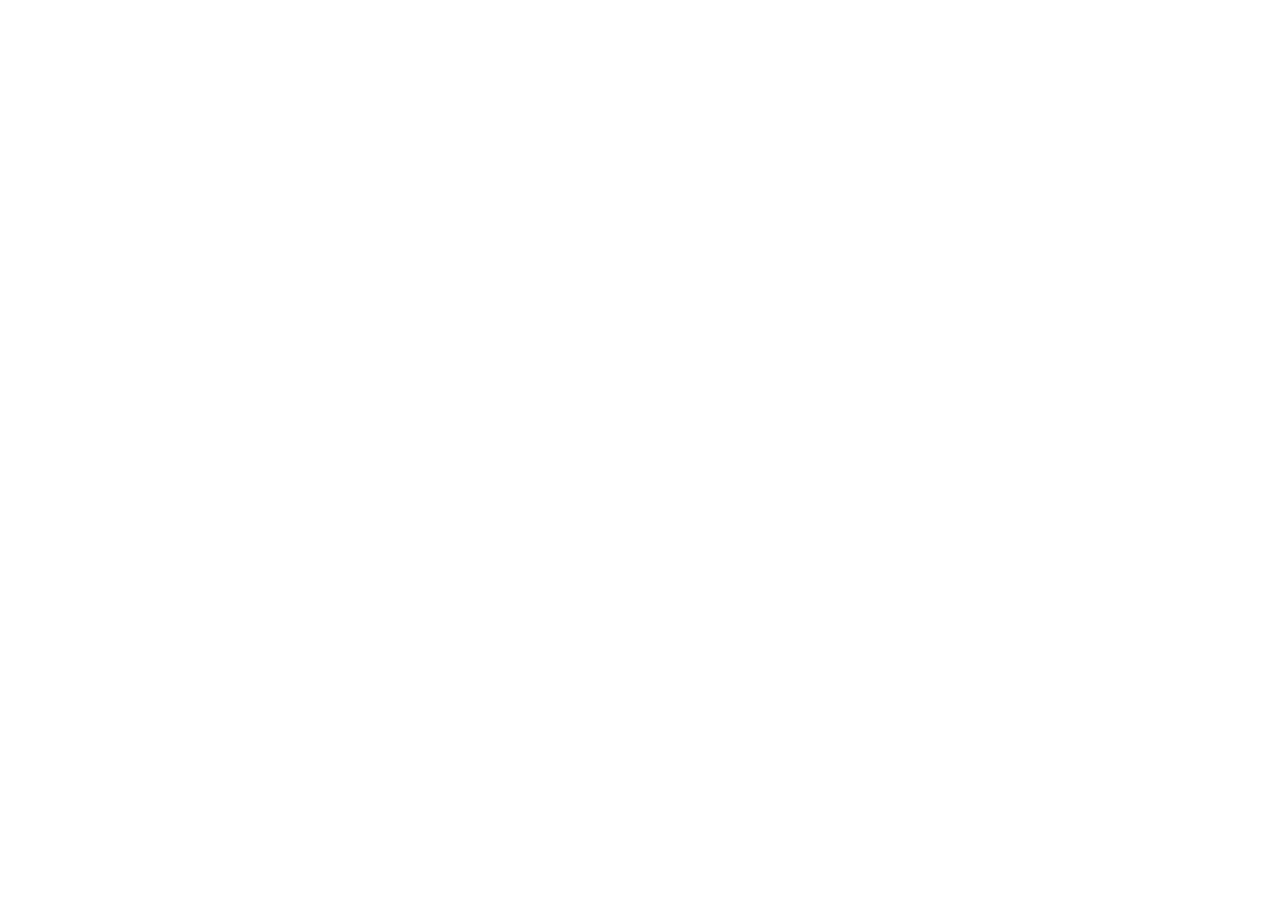
==== index.html @ 89ea50f6 "Add files via upload" ====
<!DOCTYPE html>
<html lang="en">
<head>
  <meta charset="UTF-8" />
  <meta name="viewport" content="width=device-width, initial-scale=1" />
  <title>OROCHI.EXE · Frame Data</title>

  <link rel="preconnect" href="https://fonts.googleapis.com" />
  <link rel="preconnect" href="https://fonts.gstatic.com" crossorigin />
  <link href="https://fonts.googleapis.com/css2?family=Anton&family=Bebas+Neue&family=JetBrains+Mono:wght@400;500;600;700&display=swap" rel="stylesheet" />

  <link rel="stylesheet" href="arcade/styles.css" />

  <script src="https://unpkg.com/react@18.3.1/umd/react.development.js" integrity="sha384-hD6/rw4ppMLGNu3tX5cjIb+uRZ7UkRJ6BPkLpg4hAu/6onKUg4lLsHAs9EBPT82L" crossorigin="anonymous"></script>
  <script src="https://unpkg.com/react-dom@18.3.1/umd/react-dom.development.js" integrity="sha384-u6aeetuaXnQ38mYT8rp6sbXaQe3NL9t+IBXmnYxwkUI2Hw4bsp2Wvmx4yRQF1uAm" crossorigin="anonymous"></script>
  <script src="https://unpkg.com/@babel/standalone@7.29.0/babel.min.js" integrity="sha384-m08KidiNqLdpJqLq95G/LEi8Qvjl/xUYll3QILypMoQ65QorJ9Lvtp2RXYGBFj1y" crossorigin="anonymous"></script>
</head>
<body>
  <div id="root"></div>

  <!-- Source code (cleaned Luau) loaded as window globals before data.js -->
  <script src="arcade/code/sources.js"></script>

  <!-- Data first -->
  <script src="arcade/data.js"></script>

  <!-- Tweaks (provides TweaksPanel + useTweaks + Tweak* components) -->
  <script type="text/babel" src="tweaks-panel.jsx"></script>

  <!-- Components -->
  <script type="text/babel" src="arcade/hero.jsx"></script>
  <script type="text/babel" src="arcade/movelist.jsx"></script>
  <script type="text/babel" src="arcade/music-player.jsx"></script>
  <script type="text/babel" src="arcade/sections.jsx"></script>

  <!-- App last -->
  <script type="text/babel" src="arcade/app.jsx"></script>
</body>
</html>
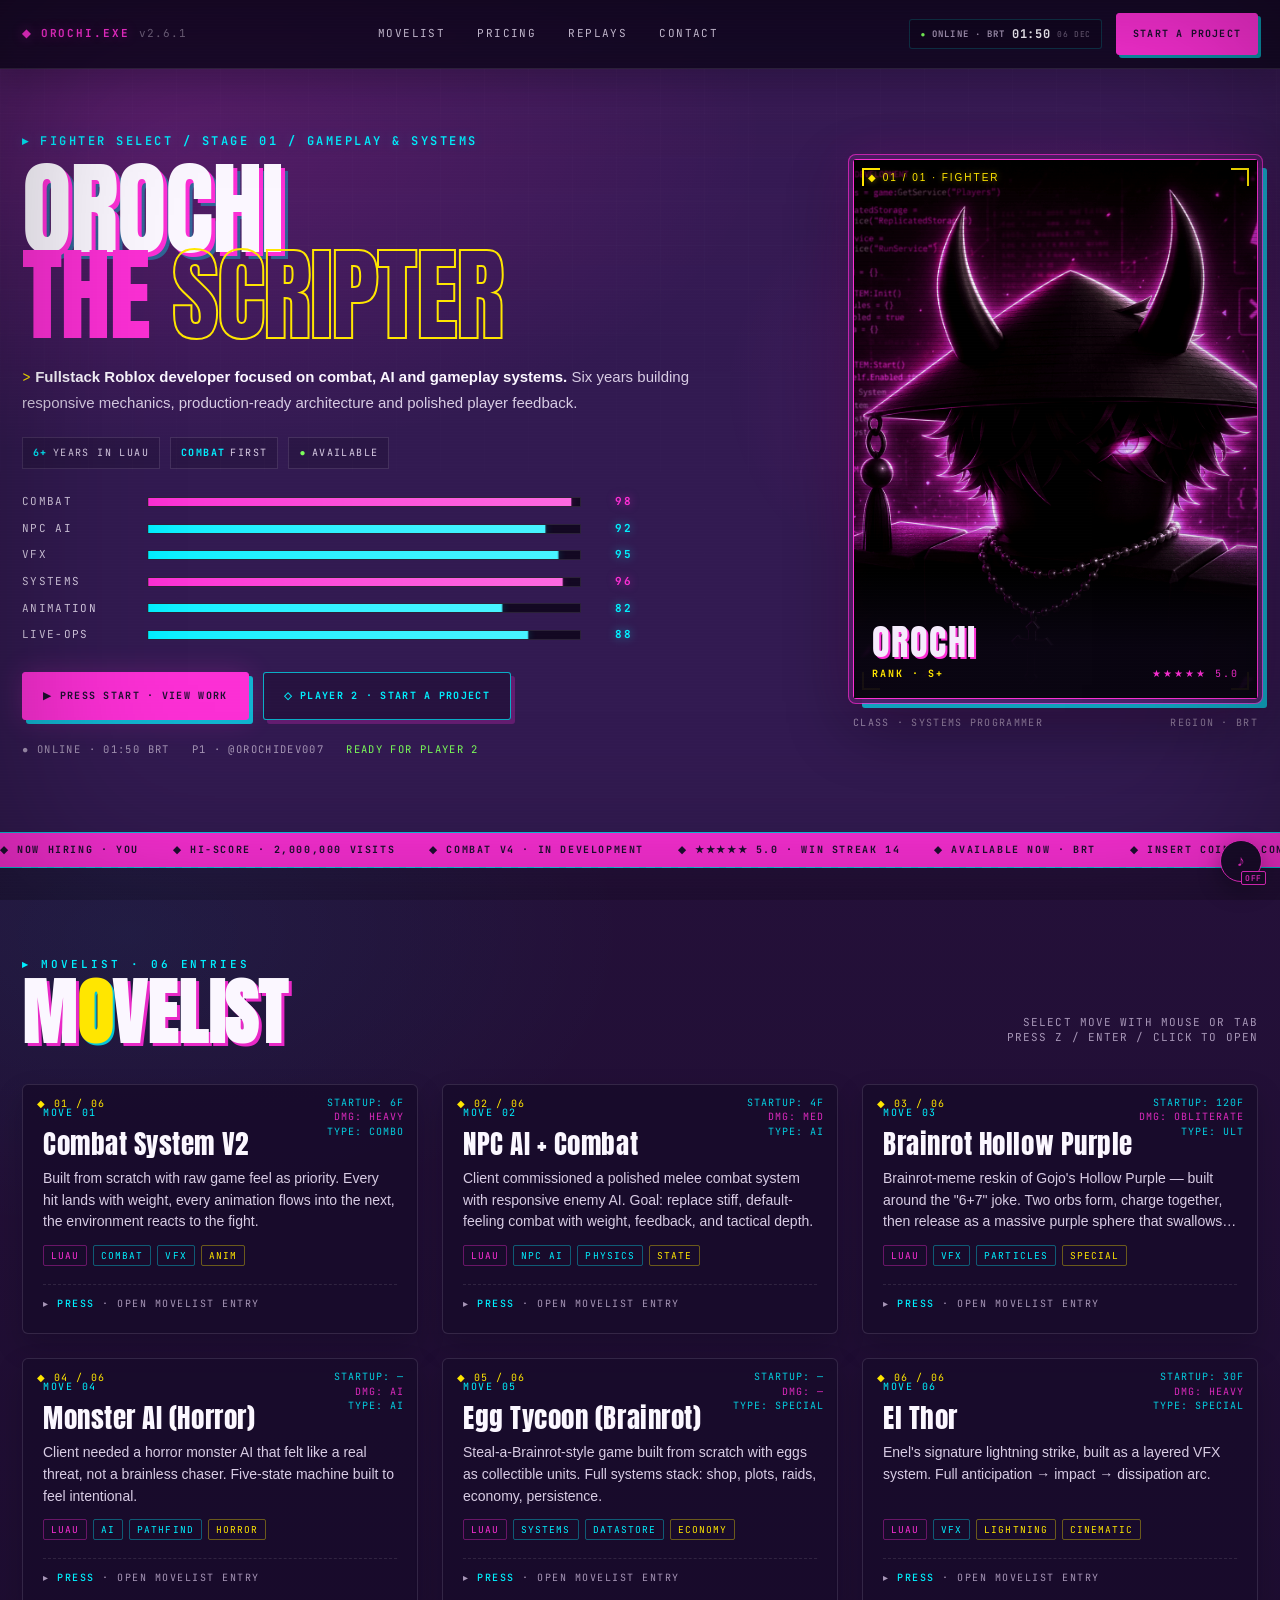
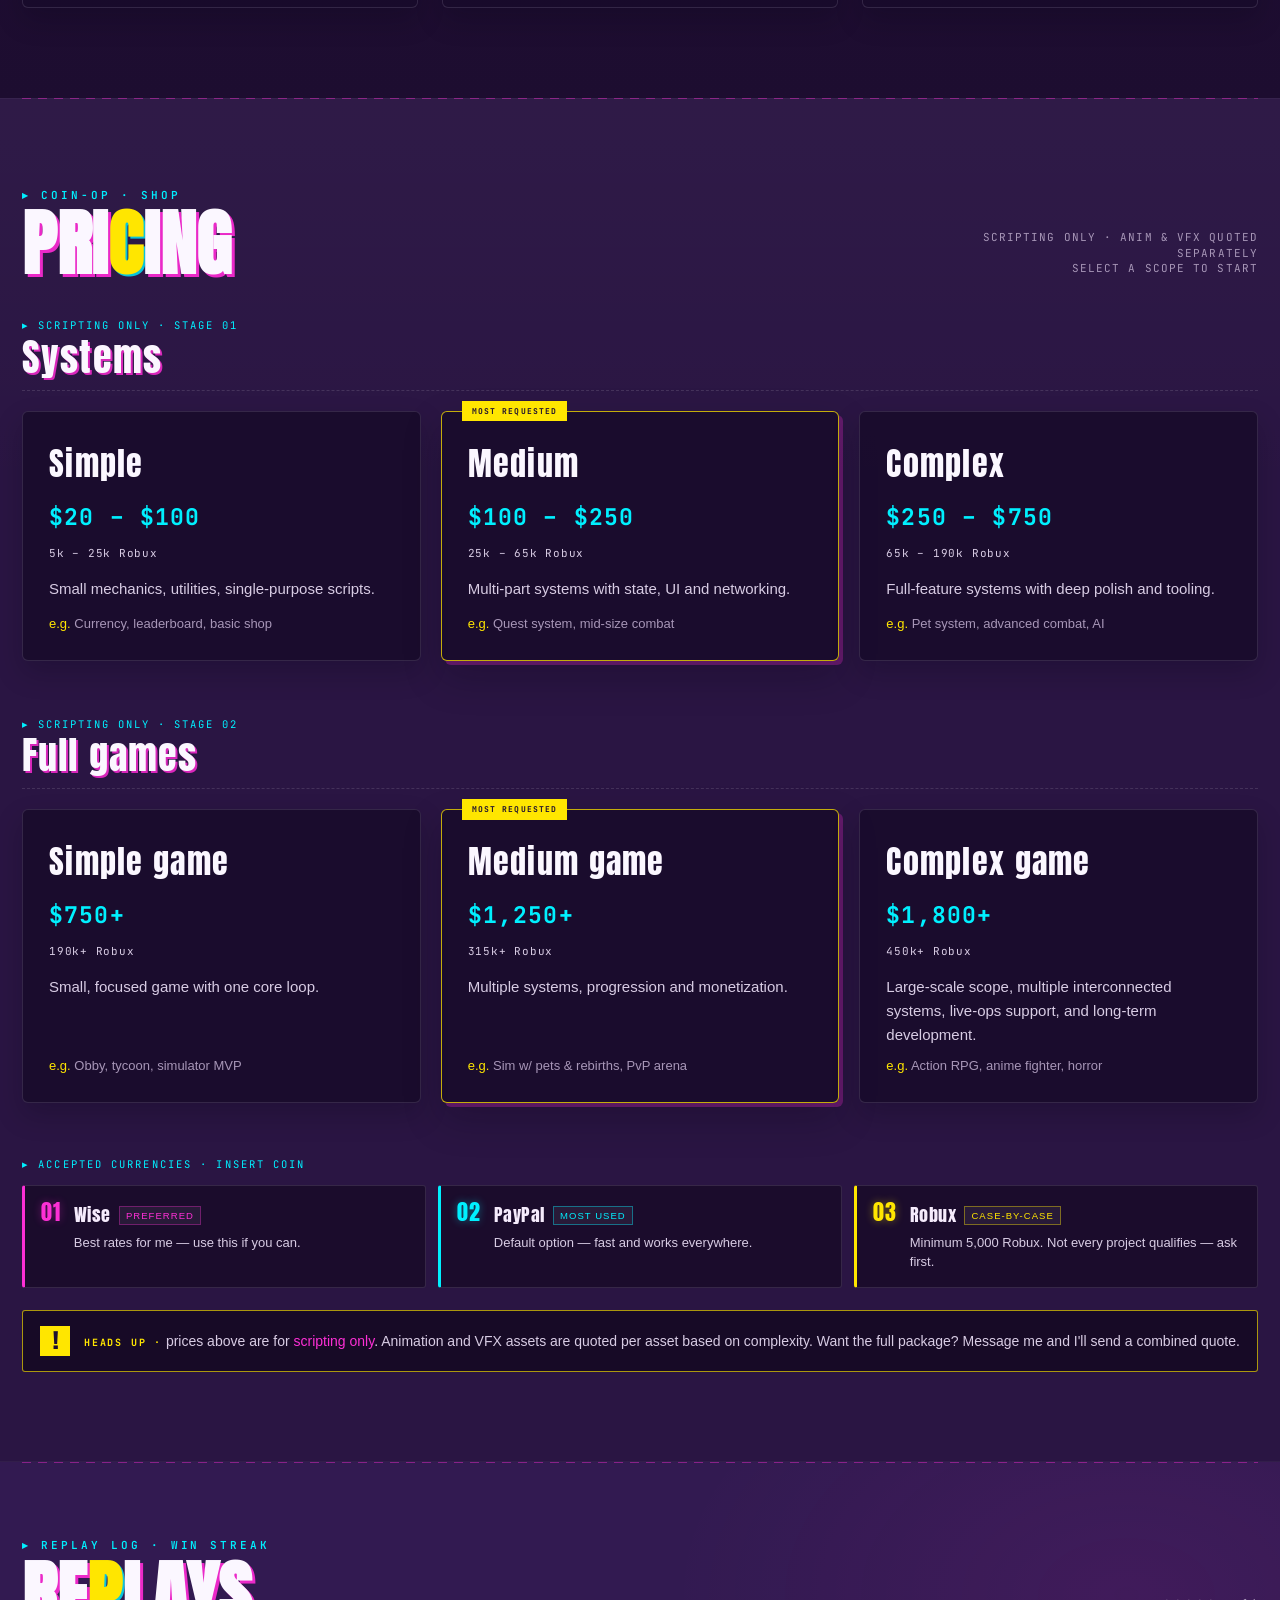
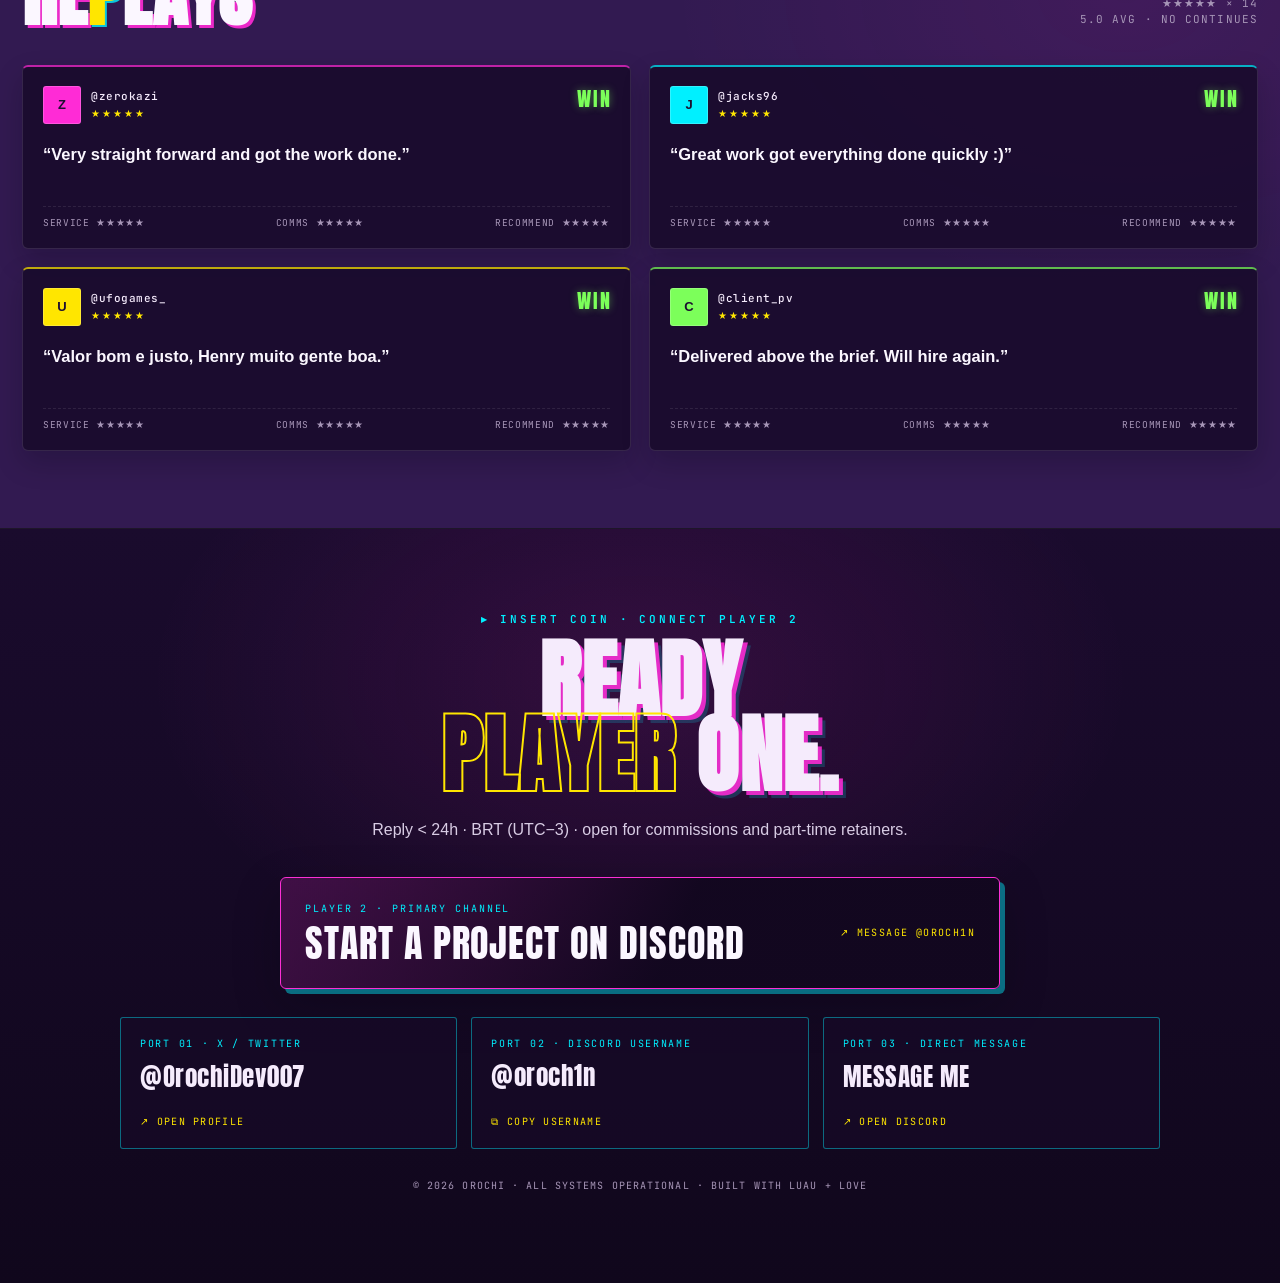
==== commit c8e7bfa4: "Add files via upload" ====
--- a/index.html
+++ b/index.html
@@ -1,39 +1,411 @@
 <!DOCTYPE html>
-<html lang="en">
+<html>
 <head>
-  <meta charset="UTF-8" />
-  <meta name="viewport" content="width=device-width, initial-scale=1" />
+  <meta charset="utf-8">
   <title>OROCHI.EXE · Frame Data</title>
-
-  <link rel="preconnect" href="https://fonts.googleapis.com" />
-  <link rel="preconnect" href="https://fonts.gstatic.com" crossorigin />
-  <link href="https://fonts.googleapis.com/css2?family=Anton&family=Bebas+Neue&family=JetBrains+Mono:wght@400;500;600;700&display=swap" rel="stylesheet" />
-
-  <link rel="stylesheet" href="arcade/styles.css" />
-
-  <script src="https://unpkg.com/react@18.3.1/umd/react.development.js" integrity="sha384-hD6/rw4ppMLGNu3tX5cjIb+uRZ7UkRJ6BPkLpg4hAu/6onKUg4lLsHAs9EBPT82L" crossorigin="anonymous"></script>
-  <script src="https://unpkg.com/react-dom@18.3.1/umd/react-dom.development.js" integrity="sha384-u6aeetuaXnQ38mYT8rp6sbXaQe3NL9t+IBXmnYxwkUI2Hw4bsp2Wvmx4yRQF1uAm" crossorigin="anonymous"></script>
-  <script src="https://unpkg.com/@babel/standalone@7.29.0/babel.min.js" integrity="sha384-m08KidiNqLdpJqLq95G/LEi8Qvjl/xUYll3QILypMoQ65QorJ9Lvtp2RXYGBFj1y" crossorigin="anonymous"></script>
+  <style>
+    * { margin: 0; padding: 0; box-sizing: border-box; }
+    body { background: #1d0f30; display: flex; align-items: center; justify-content: center; min-height: 100vh; font-family: -apple-system, BlinkMacSystemFont, sans-serif; }
+    #__bundler_loading { position: fixed; bottom: 20px; right: 20px; font: 13px/1.4 -apple-system, BlinkMacSystemFont, sans-serif; color: #666; background: #fff; padding: 8px 14px; border-radius: 8px; box-shadow: 0 1px 4px rgba(0,0,0,0.12); z-index: 10000; }
+    #__bundler_thumbnail { position: fixed; inset: 0; width: 100%; height: 100%; display: flex; align-items: center; justify-content: center; background: #1d0f30; z-index: 9999; }
+    #__bundler_thumbnail svg { width: 100%; height: 100%; object-fit: contain; }
+    #__bundler_placeholder { color: #999; font-size: 14px; }
+  </style>
+  <noscript>
+    <style>#__bundler_loading { display: none; }</style>
+    <div style="position:fixed;bottom:12px;left:12px;font:13px/1.4 -apple-system,BlinkMacSystemFont,sans-serif;color:#999;background:rgba(255,255,255,0.9);padding:6px 12px;border-radius:6px;box-shadow:0 1px 4px rgba(0,0,0,0.08);z-index:10000;">
+      This page requires JavaScript to display.
+    </div>
+  </noscript>
 </head>
 <body>
-  <div id="root"></div>
-
-  <!-- Source code (cleaned Luau) loaded as window globals before data.js -->
-  <script src="arcade/code/sources.js"></script>
-
-  <!-- Data first -->
-  <script src="arcade/data.js"></script>
-
-  <!-- Tweaks (provides TweaksPanel + useTweaks + Tweak* components) -->
-  <script type="text/babel" src="tweaks-panel.jsx"></script>
-
-  <!-- Components -->
-  <script type="text/babel" src="arcade/hero.jsx"></script>
-  <script type="text/babel" src="arcade/movelist.jsx"></script>
-  <script type="text/babel" src="arcade/music-player.jsx"></script>
-  <script type="text/babel" src="arcade/sections.jsx"></script>
-
-  <!-- App last -->
-  <script type="text/babel" src="arcade/app.jsx"></script>
+  <div id="__bundler_thumbnail">
+    <svg viewBox="0 0 1200 800" xmlns="http://www.w3.org/2000/svg">
+      <rect width="1200" height="800" fill="#1d0f30"></rect>
+      <g fill="none" stroke="#ff2bd6" stroke-width="10">
+        <rect x="330" y="230" width="540" height="340" rx="18"></rect>
+      </g>
+      <g fill="#ff2bd6" opacity="0.10">
+        <rect x="340" y="240" width="520" height="320" rx="12"></rect>
+      </g>
+      <g fill="#00f0ff">
+        <rect x="410" y="330" width="70" height="26"></rect>
+        <rect x="410" y="386" width="140" height="26"></rect>
+        <rect x="410" y="442" width="100" height="26"></rect>
+      </g>
+      <g fill="#ffe600">
+        <rect x="640" y="330" width="150" height="26"></rect>
+        <rect x="640" y="386" width="90" height="26"></rect>
+        <rect x="640" y="442" width="120" height="26"></rect>
+      </g>
+      <g fill="#ff2bd6">
+        <circle cx="600" cy="640" r="30"></circle>
+      </g>
+      <g fill="#f5ebfc" opacity="0.06">
+        <rect x="330" y="232" width="540" height="3"></rect><rect x="330" y="240.5" width="540" height="3"></rect><rect x="330" y="249" width="540" height="3"></rect><rect x="330" y="257.5" width="540" height="3"></rect><rect x="330" y="266" width="540" height="3"></rect><rect x="330" y="274.5" width="540" height="3"></rect><rect x="330" y="283" width="540" height="3"></rect><rect x="330" y="291.5" width="540" height="3"></rect><rect x="330" y="300" width="540" height="3"></rect><rect x="330" y="308.5" width="540" height="3"></rect><rect x="330" y="317" width="540" height="3"></rect><rect x="330" y="325.5" width="540" height="3"></rect><rect x="330" y="334" width="540" height="3"></rect><rect x="330" y="342.5" width="540" height="3"></rect><rect x="330" y="351" width="540" height="3"></rect><rect x="330" y="359.5" width="540" height="3"></rect><rect x="330" y="368" width="540" height="3"></rect><rect x="330" y="376.5" width="540" height="3"></rect><rect x="330" y="385" width="540" height="3"></rect><rect x="330" y="393.5" width="540" height="3"></rect><rect x="330" y="402" width="540" height="3"></rect><rect x="330" y="410.5" width="540" height="3"></rect><rect x="330" y="419" width="540" height="3"></rect><rect x="330" y="427.5" width="540" height="3"></rect><rect x="330" y="436" width="540" height="3"></rect><rect x="330" y="444.5" width="540" height="3"></rect><rect x="330" y="453" width="540" height="3"></rect><rect x="330" y="461.5" width="540" height="3"></rect><rect x="330" y="470" width="540" height="3"></rect><rect x="330" y="478.5" width="540" height="3"></rect><rect x="330" y="487" width="540" height="3"></rect><rect x="330" y="495.5" width="540" height="3"></rect><rect x="330" y="504" width="540" height="3"></rect><rect x="330" y="512.5" width="540" height="3"></rect><rect x="330" y="521" width="540" height="3"></rect><rect x="330" y="529.5" width="540" height="3"></rect><rect x="330" y="538" width="540" height="3"></rect><rect x="330" y="546.5" width="540" height="3"></rect><rect x="330" y="555" width="540" height="3"></rect><rect x="330" y="563.5" width="540" height="3"></rect>
+      </g>
+    </svg>
+  </div>
+  <div id="__bundler_loading">Unpacking...</div>
+
+  <script>
+    
+document.addEventListener('DOMContentLoaded', async function() {
+  const loading = document.getElementById('__bundler_loading');
+  function setStatus(msg) { if (loading) loading.textContent = msg; }
+
+  const FONT_MIME = /^(font[/]|application[/](x-)?font-|application[/]vnd\.ms-fontobject)/i;
+  const MIME_TOKEN = /^[\w.+-]+[/][\w.+-]+$/;
+  function toBase64(bytes) {
+    let bin = '';
+    for (let i = 0; i < bytes.length; i += 0x8000) {
+      bin += String.fromCharCode.apply(null, bytes.subarray(i, i + 0x8000));
+    }
+    return btoa(bin);
+  }
+
+  // Error sink persists across replaceWith since it's on window, not the DOM.
+  window.addEventListener('error', function(e) {
+    // Failed resource loads (CSP-blocked links, scripts, images) fire plain
+    // events at the element — warn only; real JS errors carry message/error.
+    if (!e.message && !e.error && e.target && e.target !== window) {
+      console.warn('[bundle] resource failed to load:',
+        e.target.tagName, String(e.target.src || e.target.href || ''));
+      return;
+    }
+    var p = document.body || document.documentElement;
+    var d = document.getElementById('__bundler_err') || p.appendChild(document.createElement('div'));
+    d.id = '__bundler_err';
+    d.style.cssText = 'position:fixed;bottom:12px;left:12px;right:12px;font:12px/1.4 ui-monospace,monospace;background:#2a1215;color:#ff8a80;padding:10px 14px;border-radius:8px;border:1px solid #5c2b2e;z-index:99999;white-space:pre-wrap;max-height:40vh;overflow:auto';
+    d.textContent = (d.textContent ? d.textContent + String.fromCharCode(10) : '') +
+      '[bundle] ' + (e.message || e.type) +
+      (e.filename ? ' (' + e.filename.slice(0, 60) + ':' + e.lineno + ')' : '');
+  }, true);
+
+  try {
+    const manifestEl = document.querySelector('script[type="__bundler/manifest"]');
+    const templateEl = document.querySelector('script[type="__bundler/template"]');
+    if (!manifestEl || !templateEl) {
+      setStatus('Error: missing bundle data');
+      console.error('[bundler] Missing script tags — manifestEl:', !!manifestEl, 'templateEl:', !!templateEl);
+      return;
+    }
+
+    const manifest = JSON.parse(manifestEl.textContent);
+    let template = JSON.parse(templateEl.textContent);
+
+    // Nested page bundles (iframe targets). Each ships ONCE, in the ROOT
+    // document's manifest; frame srcs carry an about:blank#<uuid> marker
+    // instead of a substitutable uuid. Every document mints the blobs for
+    // its OWN frames — from local text at the root, or text obtained from
+    // its DIRECT parent over the relay protocol below — so each frame
+    // navigation stays same-origin with its initiator and a deduped page
+    // loads at any depth on any host, including a file:// download's
+    // opaque origins (where a blob minted by one document cannot be
+    // navigated to by another).
+    const pageOrderEl = document.querySelector('script[type="__bundler/page_order"]');
+    const pageOrder = pageOrderEl ? JSON.parse(pageOrderEl.textContent) : [];
+    const pageSet = new Set(pageOrder);
+    const pageTexts = {};
+
+    // ── Nested-page text protocol (parent-chain relay) ──
+    // Page bundles ship once, in the ROOT document's manifest. Every
+    // document mints the blobs for its OWN frames, obtaining page text
+    // through a strict parent-chain relay: a document only ever SENDS to
+    // its direct parent (which, for every document the publisher's own
+    // runtime minted, is another publisher document) and only ACCEPTS
+    // text from that direct parent; requests from below are honored only
+    // for the document's own child frames, and the ROOT never sends
+    // upward at all. That last rule is load-bearing: the artifact host's
+    // frame-ancestors allows claude.ai (and friends) to frame an
+    // artifact, so window.top can be a FOREIGN document — a top-addressed
+    // protocol would hand page uuids to that ancestor and accept forged
+    // "page text" from it, minting attacker HTML as an artifact-origin
+    // blob document. The chain never touches the ancestor: requests stop
+    // at the root, replies are origin-addressed per hop (never '*' when
+    // an origin exists), and both directions are origin-gated (on https
+    // a foreign sender's origin can never equal this document's; in
+    // opaque contexts — file:// — everything serializes as 'null', where
+    // an embedded EXTERNAL frame still fails the gate by carrying its
+    // own real origin, and a sandboxed child of such a frame is excluded
+    // by the own-child-frames check plus uuid unguessability). Shape is
+    // deny-by-default: one request form, one reply form, no error
+    // replies.
+    // window.origin is the SERIALIZED SECURITY origin ('null' in opaque
+    // contexts such as a sandboxed preview iframe) — location.origin is
+    // computed from the URL and stays 'https://…' even when the document
+    // is sandboxed, which would misgate every opaque chain.
+    const OWN_TARGET = /^https?:[/][/]/.test(window.origin || '')
+      ? window.origin
+      : '*';
+    function trustedOrigin(e) {
+      if (e.origin === window.origin) return true; // https chains; opaque==opaque
+      // file:// trees: Chrome serializes the file document's origin as
+      // 'file://' while the blob: documents it mints serialize as 'null',
+      // so the two legitimate shapes can never string-match — accept the
+      // pair in both directions. https origins never serialize as either,
+      // and sender identity (own child frame / direct parent) is checked
+      // separately.
+      return (
+        (e.origin === 'null' &&
+          (window.origin === 'file://' ||
+            window.location.protocol === 'file:')) ||
+        (/^file:/.test(e.origin) && window.origin === 'null')
+      );
+    }
+    // Non-empty only in the root document (nested bundles ship an empty
+    // island), so it doubles as the root marker: the root answers from
+    // local text and treats a miss as authoritative — never relaying to
+    // its (possibly foreign) parent.
+    const isPageRoot = pageOrder.length > 0;
+    const blobUrls = {};
+    const resourceBlobs = {};
+    const UUID_SHAPE = /^[0-9a-f]{8}-[0-9a-f]{4}-[0-9a-f]{4}-[0-9a-f]{4}-[0-9a-f]{12}$/;
+    const pendingFrames = {}; // uuid -> [{el, frag}] awaiting text for own frames
+    const pendingRelays = {}; // uuid -> [childWindow] awaiting text to pass down
+    function mountPage(el, frag, text) {
+      const pageBlob = new Blob([text], { type: 'text/html' });
+      const u = URL.createObjectURL(pageBlob);
+      resourceBlobs[u] = pageBlob;
+      el.src = u + frag;
+    }
+    function deliverPage(uuid, text) {
+      const frames = pendingFrames[uuid];
+      delete pendingFrames[uuid];
+      if (frames) for (const f of frames) mountPage(f.el, f.frag, text);
+      const relays = pendingRelays[uuid];
+      delete pendingRelays[uuid];
+      if (relays) {
+        for (const cw of relays) {
+          try { cw.postMessage({ __bundler_page: uuid, __bundler_text: text }, OWN_TARGET); } catch (err) { /* gone */ }
+        }
+      }
+    }
+    function ownFrameWindows() {
+      const out = [];
+      for (const f of Array.from(document.querySelectorAll('iframe'))) {
+        try { if (f.contentWindow) out.push(f.contentWindow); } catch (err) { /* detached */ }
+      }
+      return out;
+    }
+    window.addEventListener('message', function (e) {
+      const d = e.data;
+      if (!d || typeof d !== 'object' || !e.source) return;
+      // Origin gate first; the structural checks below (own-child-frames
+      // for requests, direct-parent + solicited-uuid for replies, the
+      // root's never-relay rule) are what hold in fully opaque chains
+      // where origin strings can't discriminate — a sandboxed root's
+      // FOREIGN wrapper still fails all three even though both serialize
+      // as real-vs-'null' rather than matching.
+      if (!trustedOrigin(e)) return;
+      if (typeof d.__bundler_need === 'string' && UUID_SHAPE.test(d.__bundler_need)) {
+        // Requests are honored only for this document's own child frames.
+        if (ownFrameWindows().indexOf(e.source) < 0) return;
+        const uuid = d.__bundler_need;
+        const text = pageTexts[uuid];
+        if (typeof text === 'string') {
+          try { e.source.postMessage({ __bundler_page: uuid, __bundler_text: text }, OWN_TARGET); } catch (err) { /* gone */ }
+          return;
+        }
+        if (isPageRoot || window.parent === window) return; // authoritative miss
+        const waiting = pendingRelays[uuid];
+        if (waiting) {
+          if (waiting.indexOf(e.source) < 0) waiting.push(e.source);
+          return;
+        }
+        // Never-answered uuids would otherwise accumulate forever under a
+        // request spray; past the cap (far above any real page count) new
+        // relays are dropped rather than remembered.
+        if (Object.keys(pendingRelays).length >= 128) return;
+        pendingRelays[uuid] = [e.source];
+        window.parent.postMessage({ __bundler_need: uuid }, OWN_TARGET);
+      } else if (
+        typeof d.__bundler_page === 'string' &&
+        UUID_SHAPE.test(d.__bundler_page) &&
+        typeof d.__bundler_text === 'string'
+      ) {
+        // The shape test is load-bearing beyond tidiness: the solicited
+        // check below uses the in operator, which matches prototype keys
+        // ('__proto__', 'constructor') — an unshaped key would reach
+        // deliverPage and throw, painting the error banner.
+        // Text is accepted only from the direct parent — the document
+        // that minted this one.
+        if (e.source !== window.parent || window.parent === window) return;
+        if (!(d.__bundler_page in pendingFrames) && !(d.__bundler_page in pendingRelays)) return;
+        deliverPage(d.__bundler_page, d.__bundler_text);
+      }
+    });
+
+    const uuids = Object.keys(manifest);
+    setStatus('Unpacking ' + uuids.length + ' assets...');
+
+    await Promise.all(uuids.map(async (uuid) => {
+      const entry = manifest[uuid];
+      try {
+        const binaryStr = atob(entry.data);
+        const bytes = new Uint8Array(binaryStr.length);
+        for (let i = 0; i < binaryStr.length; i++) bytes[i] = binaryStr.charCodeAt(i);
+
+        let finalBytes = bytes;
+        if (entry.compressed) {
+          if (typeof DecompressionStream !== 'undefined') {
+            const ds = new DecompressionStream('gzip');
+            const writer = ds.writable.getWriter();
+            const reader = ds.readable.getReader();
+            writer.write(bytes);
+            writer.close();
+            const chunks = [];
+            let totalLen = 0;
+            while (true) {
+              const { done, value } = await reader.read();
+              if (done) break;
+              chunks.push(value);
+              totalLen += value.length;
+            }
+            finalBytes = new Uint8Array(totalLen);
+            let offset = 0;
+            for (const chunk of chunks) { finalBytes.set(chunk, offset); offset += chunk.length; }
+          } else {
+            console.warn('DecompressionStream not available, asset ' + uuid + ' may not render');
+          }
+        }
+
+        if (pageSet.has(uuid)) {
+          pageTexts[uuid] = new TextDecoder().decode(finalBytes);
+          return;
+        }
+        if (FONT_MIME.test(entry.mime) && MIME_TOKEN.test(entry.mime)) {
+          // Strict artifact hosts allow font-src data: but not blob:.
+          blobUrls[uuid] = 'data:' + entry.mime + ';base64,' +
+            (entry.compressed ? toBase64(finalBytes) : entry.data);
+        } else {
+          const blob = new Blob([finalBytes], { type: entry.mime });
+          blobUrls[uuid] = URL.createObjectURL(blob);
+          resourceBlobs[blobUrls[uuid]] = blob;
+        }
+      } catch (err) {
+        console.error('Failed to decode asset ' + uuid + ':', err);
+        const blob = new Blob([], { type: entry.mime });
+        blobUrls[uuid] = URL.createObjectURL(blob);
+        resourceBlobs[blobUrls[uuid]] = blob;
+      }
+    }));
+
+    const extResEl = document.querySelector('script[type="__bundler/ext_resources"]');
+    const extResources = extResEl ? JSON.parse(extResEl.textContent) : [];
+    const resourceMap = {};
+    for (const entry of extResources) {
+      if (blobUrls[entry.uuid]) resourceMap[entry.id] = blobUrls[entry.uuid];
+    }
+
+    // Artifact-host CSP (connect-src 'self') refuses fetch() of blob: URLs —
+    // consumers read these Blobs directly. Survives the swap like the error sink.
+    window.__resourceBlobs = resourceBlobs;
+
+    setStatus('Rendering...');
+    // Page uuids have no blob here — they ride inside about:blank#<uuid>
+    // frame markers the pass below resolves after the swap.
+    for (const uuid of uuids) {
+      if (pageSet.has(uuid)) continue;
+      template = template.split(uuid).join(blobUrls[uuid]);
+    }
+
+    // Strip integrity + crossorigin — blob URLs from a file:// document inherit
+    // a null origin, so crossorigin forces a CORS fetch that SRI then rejects.
+    // The manifest bytes are ours; SRI protects against CDN compromise, not this.
+    template = template.replace(/\s+integrity="[^"]*"/gi, '').replace(/\s+crossorigin="[^"]*"/gi, '');
+
+    const resourceScript = '<script>window.__resources = ' +
+      JSON.stringify(resourceMap).replace(/<\//g, '<\\/') +
+      ';</' + 'script>';
+    // Inject after <head> so the DOCTYPE stays first; prepending the script
+    // would push the parser into quirks mode. DOMParser always emits a <head>
+    // (synthesizing one if the source HTML omitted it) but may carry
+    // attributes through, so match the full opening tag. slice() rather than
+    // replace() keeps us clear of $-pattern substitution in resourceScript.
+    const headOpen = template.match(/<head[^>]*>/i);
+    if (headOpen) {
+      const i = headOpen.index + headOpen[0].length;
+      template = template.slice(0, i) + resourceScript + template.slice(i);
+    }
+
+    // Parse the template and swap the root element. Scripts inserted via
+    // DOMParser/replaceWith are inert per spec — re-create each with
+    // createElement so they execute, awaiting onload for src scripts to
+    // preserve ordering (React before ReactDOM before Babel before text/babel).
+    const doc = new DOMParser().parseFromString(template, 'text/html');
+    document.documentElement.replaceWith(doc.documentElement);
+
+    // Resolve page-frame markers: mint this document's own blob for each
+    // framed page — from local text when this is the root, otherwise by
+    // asking the direct parent over the relay protocol above. An
+    // unanswered request leaves the frame on about:blank, the same
+    // degraded state as a refused embed.
+    {
+      const MARKER = /^about:blank#([0-9a-f]{8}-[0-9a-f]{4}-[0-9a-f]{4}-[0-9a-f]{4}-[0-9a-f]{12})(#.*)?$/;
+      const needed = [];
+      for (const el of Array.from(document.querySelectorAll('iframe'))) {
+        const m = MARKER.exec(el.getAttribute('src') || '');
+        if (!m) continue;
+        const text = pageTexts[m[1]];
+        if (typeof text === 'string') {
+          mountPage(el, m[2] || '', text);
+        } else if (window.parent !== window && !isPageRoot) {
+          const had = pendingFrames[m[1]];
+          (pendingFrames[m[1]] = had || []).push({ el: el, frag: m[2] || '' });
+          if (!had) needed.push(m[1]);
+        }
+      }
+      for (const uuid of needed) {
+        window.parent.postMessage({ __bundler_need: uuid }, OWN_TARGET);
+      }
+    }
+
+    const dead = Array.from(document.scripts);
+    for (const old of dead) {
+      const s = document.createElement('script');
+      for (const a of old.attributes) s.setAttribute(a.name, a.value);
+      s.textContent = old.textContent;
+      // text/babel scripts with a src: read and inline. transformScriptTags
+      // does XHR against the src, but blob:null/ from a file:// origin is
+      // silently dropped. Inlining makes it a plain inline babel script,
+      // which transformScriptTags handles unconditionally.
+      if ((s.type === 'text/babel' || s.type === 'text/jsx') && s.src) {
+        const pre = resourceBlobs[s.src.split('#')[0]];
+        s.textContent = pre ? await pre.text() : await (await fetch(s.src)).text();
+        s.removeAttribute('src');
+      }
+      const p = s.src ? new Promise(function(r) { s.onload = s.onerror = r; }) : null;
+      old.replaceWith(s);
+      if (p) await p;
+    }
+    // Babel standalone auto-transforms type=text/babel on DOMContentLoaded,
+    // which fired before we swapped the document. Trigger manually if present.
+    if (window.Babel && typeof window.Babel.transformScriptTags === 'function') {
+      window.Babel.transformScriptTags();
+    }
+  } catch (err) {
+    setStatus('Error unpacking: ' + err.message);
+    console.error('Bundle unpack error:', err);
+  }
+});
+
+  </script>
+
+  <script type="__bundler/manifest">
+{"73c3de9b-07f5-48cb-a7c6-90245be3344b":{"mime":"image/jpeg","compressed":false,"data":"/9j/4AAQSkZJRgABAQAAAQABAAD/2wCEAAMCAgoICgoICAgQCAgICAgICAgICAgICAgICAgICAgICAgICAgICAgICAgICAoICAgICgoKCAcNDQoIDQcICggBAwQEBgUGCgYGCg8NCg0PDQ0NDQ0NDQ0NDQ0NDQ0NDQ0NDQ0NDQ0NDQ0NDQ0NDQ0NDQ0NDQ0NDQ0NDQ0NDQ0NDf/AABEIAtAFAAMBIgACEQEDEQH/xAAdAAAABwEBAQAAAAAAAAAAAAAAAQIDBAUGBwgJ/8QAWRAAAQMBBQMIBAkIBwUGBwADAQACEQMEBRIhMQZBUQcTIjJhcYGRQqGxwQgUI1JVcpTR8BUXM2KC0tPhQ1RzkrLC8RYkU5OiCTV0g4SzGDRERWNkwyWko//EAB0BAAMBAQEBAQEBAAAAAAAAAAACAwEEBQYHCAn/xAA/EQACAgECBAMGAwcDAwQDAQAAAQIRAwQSBSExQQYTURQVUlORkiIyYQcWQnGBodEjM7EXJMFUYuHxQ3LwJf/aAAwDAQACEQMRAD8AiN5JbBr+TaH2el+6lO5K7v33dQPfZ6f7q8g7R8sFttDiTXNJvosoksA78MTlx70nZ7lcttmILbQ6o0atrOdUn9pxLh5+C1ZeZ935UPhR62/NVd30ZQ+zU/3Uv80t3fRlD7NS/dUbky5Q6d40sbOi9gaKjJktJ9xgwVq74venZ6T61V2GnTbie7gOHedwXffIp5MPhRmxyTXccvyZQ+zU/wB1EOR67voyh9mpfurzntz8IW1WhxbZyLPRBPUzqOByEvOgOsAb96wVi5SrZSeKjbZUJadH1HPaQdZa8kHsyyXC8nMWUIL+FHshvI/d30bQ+zUv3UbOSC7voyh9mpfurn3Ijy8/GXizWsgVXwKdQdFr3fNLdGk8Zgngu8Fu4e1Vi+RLbD4UYn8013fRlD7NT/dTzOR+7voyh9mpfurlXK98IF1ne6zWMB1RstfVcC4NdoQ1uQJGs6SuE2rlFtrzidbKgcdcFV7B5NIClaLPFBK9qPZh5H7u+jKH2al+6lt5JLu+jKH2al+6vO3J/wDCMr0HNZa3c9SyBcYFRo3ukDpQNxEnPNeuLrtLatNlWm7Gyo0Pa4bwfZ3KiaE2w+FGP/NLd30ZQ+zUv3UtvJJdx/8AttD7NS/dVXyt8rFO7GCRjr1AebpkkZDIvJGgHrM6Lyhf/K/brS4ufaTTBMtbQLqbWjwOI9slTGeKHwo9iHkgu76MofZqX7qSOSS7voyh9mpfuryRsfy2W2yO/TurMJktrE1O8Bzuk3LSDlwK9e8mG31K8aXO08ntgVacyWOPbliadxhUJbYfCgm8kt3fRlD7NS/dTzOSW7j/APbKH2al+6rrai/6dkpPtFY4adMSTxO5o7SfevIG2fwi7XaXEUnfFqWYDafXM8Xn3AKbY/lQ+FHqYcjt3fRlD7NS/dTn5n7uH/2yh9mpfurxJdfKfbaLxUZbKjiNW1KjqjSPqvJE9q9PcjPwi229ws1pinaCOiRkyrxgR0SOEmVDzeZm2Hwo3reR+7vo2h9lon2sKU3kdu76NofZKH8NbUUh+ClCkNy6kbUPhRjRyNXd9G0Psln/AIaP8zV3fRtD7JZ/4a2wYjwIAxH5mru+jaH2Sz/w0PzNXd9G0Psln/hrb4EMCDDEfmau76NofZLP/DQ/M1d30bQ+yWf+GtvgQwIIGI/M1d30bQ+yWf8AhoDkZu76NofZLP8Aw1tsKGFAGL/Mndn0ZQ+yUP4aH5krs+jKH2Sh/DW0woYUDbYfCjF/mTuz6MofZKH8ND8yV2fRlD7JQ/hraYUMKA2w+FGL/Mndn0ZQ+yUP4aI8iV2fRlD7JQ/hra4UTmrQ2w+FGGdyKXZ9GUPslD+Gjo8jl2g/92UO/wCKUP3FsS1EQrR5STOHU6THnxSxNVa6rqVFDknu4j/u6h9ko/uKR+aq7/o6h9ko/uFWtC0wrOk0ESvo8WWMqVH8meKOE8Q4Tn/3JvG+jt/5Mr+aa7/o6h9lofw0X5pLu+jqH2Sh/DWuwIYF7CwY/hR8F7x1PzZ/c/8AJkPzR3d9HUPslD+Gh+aO7vo6h9kofw1r8KGFT8jH8C+hX3jqPmz+5mQ/NHd30dQ+yUP4aP8ANHd30dQ+yUP4a12FDCjyMfwL6GPiWo+dP7mZH80t3/R1D7LQ/hofmlu/6OofZaH8Na7AhgWrT4/gX0OX3lqfmz+5mQfyS3f9HUPstD+GoZ5I7vn/ALuofZLP/DW75tFzK6lp8fwIz3nql0zT+5mMbySXd9G0Psln/ho/zSXd9G0Psln/AIa2PMocyt8jH8KM956v50/uZjvzSXd9G0Psln/hofmku76NofZLP/DWw5pDmlHyMfwoPeer+dP7mY/80l3fRtD7JZ/4aB5JLu+jqH2Sz/w1r8CGBZ5GP4V9A956v50/uZjfzSXd9G0PslD+Gh+aS7vo2h9ks/8ADWuwoYVq0+O/yL6B7z1fzp/czI/mku76NofZLP8Aw0R5JLu+jaH2Sz/w1r8KItXWsGOvyo33nrPnT+5mRHJJd30bQ+yWf+GgeSS7vo2h9kofw1rgECEeRj+FG+89Z86f3MyI5JLu+jaH2Sz/AMNFU5JLuj/u6h9ks/8ADWvDUHNR7Pj+FGe9NXf+9P7mYJ3JHd/0dQ+yUP4aNvJHd/0bQ+yUP4a3IpI+aUvZ8fwL6G+9NZf+/P7mY0ckd3fRtD7JZ/4aDuSK7vo2h9ks/wDDWwwoi1b7PD4UdPvPV1/vz+5mQbyRXd9G0Psln/hoO5Iru+jaH2Sz/wANa/Cic1Hs8PhQe89X8+f3Mxx5I7uj/u2h9ks/8NQ3ckV3/RtD7JQ/hrdimifRR7Pj+FG+9NX8+f3Mwn5prv8Ao6h9lofw0beSa7/o6h9lofw1r3UUG0VXyMfwI5veus+fP7mZpvJFd30bQ+yWf+Gj/NHd30bQ+yWf+Gta1qPCjyMfwo6feer+dP7mZH80V3fRtD7JZ/4aH5o7u+jqH2Sz/wANa7ChhR5GP4Ub7z1fzp/czJfmlu/6OofZKH8NJfyTXf8AR1D7JQ/hrX4UMKPZ8fwol7y1Pzp/c/8AJhPzTXfP/d1D7LQ/hqS3knu/6OofZaH8Na7mUfNI9nx/AvoHvLU/On9z/wAmR/NPd/0dQ+y0P4aH5p7v+jqH2Wh/DWtwIYEez4/gX0BcS1Pzp/c/8mRfyTXf9HUPslD+GojuSS7/AKOofZaH8NbnAi5pHs+P4F9DqXE9T86f3P8AyYUckl3/AEdQ+y0P4akt5Jbv+jqH2Sh/DWv5lDm1q0+P4F9DXxPU/On9z/yZL8093/R1D7LQ/hofmnu/6OofZaH8NazChhXSsGP4F9Dl956m/wDen9zMl+aa7/o6h9kofw0PzTXf9HUPslD+GtbhQwrfIx/AvodS4lqPnT+5/wCTJfmmu/6OofZKH8ND8013/R1D7JQ/hrW4UMKPIx/Avob7y1PzZ/czJfmmu/6OofZKH8ND8013/R1D7JQ/hrW4UMKPIx/AvoHvLU/Nn9zMi7kmu/6OofZKH8NRvzSXfP8A3dQ+y0P4a2+FEWI8jH8C+ge8tT86f3P/ACZH8013x/3dQ+yUP4ajO5JLv+jqH2Wh/DW3DUTqaPIx/AvoC4lqfnT+5/5MM3kju/6OofZaH8NSm8kt3fR1D7JQ/hrWimjwo8jH8C+hX3lqPnT+5mRdyS3d9HUPslD+Gow5I7vn/u6h9lofw1t8KI00eRj+FfQPeWo+dP7n/kyLeSW7/o6h9lofw0PzTXf9HUPstD+GtZzaGBZ5GP4F9CHvLU3/AL0/uf8Akyo5Jbv+jqH2Sh/DQ/NLd30dQ+yUP4a1oahhW+Rj+FfQv7y1Hzp/czJfmlu76OofZKH8ND80t3fR1D7JQ/hrW4UMK5fZ8fwL6B7y1Hzp/czJfmlu76OofZKH8ND80t3fR1D7JQ/hrW4UMKz2fH8C+ge8tR86f3MyX5pbu+jqH2Sh/DQ/NLd30dQ+yUP4a1uFDCj2fH8C+ge8tR86f3MyX5pbu+jqH2Sh/DRO5Jbu+jqH2Sh/DWuwoYUez4/gX0D3lqPnT+5mI/NJd8/93UPstD+GpQ5Jrv8Ao6h9kofw1rObR4Uez4/hX0JPiWp+dP7n/kyH5qbv+jqH2Sh/DQ/NRd/0dQ+yUP4a1vNIc0rez4vgX0BcS1Pzp/c/8mR/NPd30bQ+yUP4aH5pru+jaH2Sh/DWu5pDmkeRj+BHUuJaj50/uf8Akyg5Jru+jqH2Sh/DQ/NPd30dQ+yUP4a1vNoc2uR6fH8CD3jqPnT+5mT/ADUXf9HUPslD+Gh+ai7/AKOofZKH8Nazm0ObWez4/gRze8tTf+9P7n/kyv5p7u+jqH2Sh/DQ/NNd30bQ+yUP4a13MocyreRj+FHQuI6j50/uZkfzT3d9HUPslD+Gh+ai7vo6h9kofw1ruZQ5lHkY/hRP3jqPnT+5mR/NRd30dQ+yUP4aH5qLu+jqH2Sh/DWu5lDmUeRj+FB7x1Hzp/czI/mou76OofZKH8ND81F3fR1D7JQ/hrXcyhzKPIx/Cg946j50/uZkfzUXd9HUPslD+Gh+ai7vo6h9kofw1ruZQ5lcfkY7/KvoHvHUfOn9zMj+ai7vo6h9kofw0PzUXd9HUPslD+GtdzKHMq3kY/gQe8dR86f3MyP5qLu+jqH2Sh/DQ/NRd30dQ+yUP4a13Mocyh4MfwoPeOo+dP7mZH81F3fR1D7JQ/hofmou76OofZKH8Na7mUOZXJ5GP4F9DfeWo+dP7mZH8013fRtD7JQ/hofmmu76NofZKH8Na7mUOZR5GP4UU946j50/uZkfzT3d9G0PslD+GiPJPd30dQ+yUP4a1/MouaT+Tj+FG+8NR82f3MwV88md3MYXOu+jDc//AJWh5fo965dW5N7ESYsNISSY+L0sgTkOpuXV9v7zGVJu93S7oWLC5JRSXI/pLwFoZvSvUZ25OXTc75f19TK/mysf9SpfZ6X7iH5srH/UqX2el+4tSguBxP1zy8fwoy35srH/AFKl9npfuIjyZWP+pUvs9L9xapJes2m+VD4UZT82Vj/qVL7PR/cRHkysf9SpfZ6P7i1CBRtOfy4fCjJjk0sZy+JUvs9L9xaq7uR+w4ATYaR77NR/cQsdGXALc0mdEDw9S48kTpWKHwoyQ5LLB9HUfs1H91D81tg+jqH2aj+6taGIFq49pby4fCjHfmtsH0fR+zUv3UPzW2D6Po/ZqX7q1TmpL25E8EbA8uHwo4d8H3khstpoC8rW51cUrayzMsFBgxWis4Hm2Gq94aGvccMlkNAJJ6QAf+EHyRWSzUTeVmLrMatrfZn3fVDSaFVgBc1tRr3zkQd8gjqrEcjnLs67W/Eq9nZabuq1+cr0yz5YSGtxUnzk4QTOsZDtlcr3L668KZsdns7bNd7avO0aWD5bFvfUfJDnPMHLt45fNq7OKyo5EL+NC30ADDarjReOLSJ9RzXW/hWbQc3Ss9naY559R79c6bOiB/ezXKfg/bKutNupviWWfFVqE7ssLI7S5dY+FVsq6tZ6dpYP/[base64]/hBW6xWCpdVCoG2Wq4k9D5VsxiDXz6RA3KlsruMxfOw1oo0ufq2epRZia2a1I0pc+cOCT0hkc8lufgu7QmjeDKc9C0MfTeDxaMTT4EHzOqg8p/wAIq3XxRoWa2PBpWaDTDGYSSAGgvPpEAQNN6ufgs7IOtFu5+Jp2am5zz+tUGGmB5OPgp2zl3G2+GVtCW/[base64]/CIhUAgOU+wW7DkdEw+mm3NXVjm4u0ebxHQYddglgzRuL/t+pp2Zo8Kp7pvLCcLuruK0BpzmNF9RgzKcevM/jnxN4dy8GzuMleN/lkRcCGBSeaSXU12I+FnEioJZYiwq5y0HCEI4QhBm4KEIRwhCCO8KEIR4UMKA3icKBalQhCA3jJCEJ0sQwIDeR4QhO82hza6CljHNoc2nyxS7ouw1nhjdSc+wcdynPIoK30L4oSyzjjgrk3SRUlqAauuHkrpYeucXd/NY6/[base64]/DtLLWanHgh1bSOc31buce587zHcq0lLayETwuCT5n9y6HTR02CGKHJRSQoI0QRpDqsZQQQQUsCCCUxqwnZa7O2TpYo0Wkp/5/[base64]/AAXawcalicHtMnm3dBzd8NJkOHluWFsfwc7yc6DRDAfSdUbA74l3qXt8U48RklUgouJx7eZyPkg5BKd3xWquFW0iIdhhrDvwgzJ7SuvRvRPpJxrclqidLVI4pyr/AAe2W4ur2dwo1iM2lvRee0g5HtgrhFX4Ot5Alos+KDEioyPCSF7jFJKAie/7ku05tp5g5OvgmVMbKtueAwZ8zTMyf1nZZDhHFeoGUAwANEAZADIABO0ig6rxT7TEjFcovJfSvOnzdboubiNOsMyxzokxvBgSN68q398F28Kb8NNgrt3Oa4NnvDjke4le32g/sp8NjRG06kuR4q2R+Cfba7h8YiysBzJIqOI7Awx5kdxXrPk92Bp3dS5iiIbILnRm9wHWJ8Vo2596ec6EqiRoi3ldjKrHU6jcTXjCQd4K8i7d/BRrscTYnCrTzOA9Bzd+Wodv7sl7FLUj4sn2GUjwjdfwXbyqGHURTB1c57SB/dJPqXpXkL5AWXb8o+K1qdlzmHJo4MBmO/[base64]/PoycXZ/aCakjmW3ewutaiO1zR7QueL0XUpyI3Fcm222J5omrTHyepA3dq+p4dxH+CZ+DeNvCX5tfo48v44r/[base64]/NIc0gixiEIT/NICmpBY3CEJ/ChhQXsYe1ck23vXnKpAPRbkO/eV0/aS8xSpOdviG964lVdOZMkkknvXJN8j9x/Zjwx5c09ZNco8l/NiHJmM0+ihcp/TiYkIIILBrEoIILKNsCcs9GSAN5SJVts9ZJJcdGiQklyTZlmkZQw5cAEtzdf2SnS3rfVSMOv1AvIl1LjB39wKI6n6ieqN/6qaYbqPqEIMEN3drCkURm3uLU/Tb1f2gmmDT65WgaQapTdUkDNKAzXkjyG46Sm0eB09HtUIaqbT/6tyBXJihnqMxoElrDqBmNyPF6QzcOsnWOzxDf1koliiwDPWdexFhjKMnb+CPm+HVOplPBm7du7UG2xFMejB+sj5ueyOzVLa6cjIjREG9pkbkhlim0t+4bkrmt+7gltG/[base64]/dts5t7XcDmui0WyARmCAfNfRafMttH83+PeFPHqFqIrlLr/NDWFDApJpJJpL0FJH408LIuFDCncCGBUTOaeMYdTTL2KY5qbLE1kXjIXNoc2pvNIubT7jheIgc0iwKdzCZeyEKQssDI3NIsCcISQxbuRJ6TJ2i/oxrAhgSjSQ5pWRwUJfSVjstePNVWndIB8VCwJst4aqU4KcXF9y2n1MtPljlj1i0/od5pvTgKzux18c7TE9Zog+G9Wl7Xq2i0veYG7iTwC/O8uNwk4vsf2zwXiC12nx5oc9yX1LcBNV7MHCCJB1XMrRylVTkwBo9ahu29rfOU1Bp2mfXeS3Fxl3IW1Oy7qD+LHSWn3HtEhUTqaubz2hq1hFR0gZgQB7FXBq+n03FHjiozVs/DOMfsxlqtTLNpckYQfPa0+T7kEtRKwNFRHMXu6TXQz8uj9D8k8S+EdVwJxeR74P8AiXS/QRCEJaMBegfAWN4EMCkCmhza2xbI2BDApXNojTRZlkbAhgTppoubW2U3DeBDAl4UMKLDcMkIQnMCGBVsNw3CEJzAhgRYbhuEITmBDAiw3DEIQncCGBFhuGoQhO4EMCLDcR4QhO4EMCLDcNQhCdwosKLNsbhCE5hQwosLG4QhOYUMKLCxuECE7gQwIstuIZCJS3U1Q2/aBrHFoGIjI7oPBJPIoK2etw7QaniOXydNByl15FtCEKj/ANrR8z1o/wDawfN9an7Tj9T6f9zOM/8Ap5f/AN/Uu0AFTWfaUOIGGJMTOi0bKS4M+vx41fU9XhvgDi2ryqGTH5ce8pf+F3I7aCdFkUhqVjXgZOKZXK06R+36P9m/C8eHblTlLu7r6EU0U0aCnYUMCeHFsvc87U/su4fk/wBqco/3/wCSswFABWhopk0V1x4xH+JHy+p/ZTnXPBmTX6ojhiHNqVzKHMrqXFMUj47V/s64vgtxipL9Hz+hFwIYE+aSbNBdkNXjl0kfKanw1xTTK8mCVfyv/[base64]/zjl3Kta1cEj+3vCHCY8N4djx1+JrdL+bCCCCCD7cCCCCCQlBBBYwGsS1ezDOj9YFZgrZ7N0+g3vcuHL0Llp+4Ug7vqlFOni1Abv2h6lwjjTvR+qfammN6v7QT7h1frOCAb/wBLymaFTG2aDseQo7t/6r1JLcj9cFMVR1/ArKNs1BHSQnNGesiPWGm/[base64]/[base64]/MXVICrqtsUOpbie5NNK8bPrXLlE/d+Afs+0+mSza2pz612X+SwFrKSahTDQU4uDzp92z9Kx8I0MPy4ofav8CsSdpJtP0mJfMlfVnS9Fpqa8uNP/wBq/wAC+aCTzKdBTgX0mi1e9bJPmfy5478GvQzet0q/0n+ZL+F/[base64]/VAaZYwkAce1SGjJeBqZ9j+xPAHh/3dpFqMirJPn/JDaIoygV5qkfrIhtSDI3LqVmzAPZK5WQulbK2zHSBOoy+5c2eNlNxYQhCU9JXFtDcBKYkpTEbSNiUIQQRsDcwIIIwEbaGsJJwp9tCUo2QqVsdtMjQiYxSmWEpbbKjfJdGcOTR6fL+fHF/zSIfNoGkVO5hOts6vDVZY9GfPanwpwnUc8mnjfqlRU8yUDSKuG2dR7XShehp+IZXNRfc/OPEH7P8AhuHSZdRp1KMoxbSu1yKxBKLUGhfXo/l18g0EuEIWnOFCEI4QhACIQhOYUYCAEQjhPYEMCgwGYQhPYEMCw6BmEIT2BDAgBmEIT2BDAgBmEIT2BDApAMwhCewIYEANoFBBBqGnBZblCvfBSwNPSf7FqyVx7bm+OcqmDkyWhQZ+jeCuFviPEoRkvwx/E/6GbcmCE+ihcTP7UiqSQ2ggUEowhBBBOOBBBBACCt1cbYps71h2BdBszIaBwDV5+o6AKeP8ZRAepyN2/vCT879krzyqFP0/8wJp2/6yDzkfApLtHfVDlUqKOjv2SmHDrfrNTz/8TAiDdPqFAlmhJ6SQ4dIab+9KrUukEuszpN8V5QzGarekp1mGSYrMzCdoOzg5Spswl09Y1KXT+bPS4ptvzZz4p5rc+2EjEEEaD00ulroPenGjNEXdLTxWAFvS26pMZpbBmgBVPVKpDVJZqlUd6ADY3VBlPLsnf2pTd/[base64]/l7xJw1aTWTVcm7RHNJRHCPBTsCrb8tQY0njMKs5Uj5vS6SWpyxxQXNuiivW9pJDdOKqJTTKhOZTgXz+SbbfM/[base64]/wCF90/[base64]/[base64]/M8zieNZNJlg+8Zf8ABXGmgKSFQI4X6Cmf5853U3H0bG8CGBP4UMKCFiMCGBPQhCCdjMIQnoQhAWMwhCehCEFbGYQhPQhCAsbQRwhCkFhIIIICxMIQnMKGFYFsbhBOymn1AhsvjjPI9sE2/wBFYjAkvdkoNpvxo0zWfvK9nO0yHBQnmSP0bgPgjifEp84OEPily+i7kq/tpm02ugycPrXG6ry4knU5rU7ROcYAbOpKy9obG6FwLJb6n9VeHvC+l4LBrDbk63SfV1/wNoIIK1n2AhBBCUoAQQQTUMhCCCCU0KnqF0f9wLn93WbE9vet+Rk36pC8/OOIbv7WyiefWwFHw7iElvo/VIXEMH+4UyDp204Th9Hxaiw9XvIWUbYkjq9xagw5s7y1JnTsek/[base64]/[base64]/hkn1LqxTaPznxjoPaNOssVzj/wadwWG2kvDE7CNAtXflu5th4kZLn5dJJOpVc2TlR894M4Vc3q5dF0EAJwJCWF5jR+zt2OBLSAlpaAeSoSUpMFjjFKohRqYUum1AtjuFEWpSCQ0acExWswKlQiLUClG8JbFOtdj3hQQM0448EYRBGEww4E41NhOsCUqyQAlhJCWEHGxCARkIYUDBwmnNTmFFgXbpdQ8T/Q+A8W+GMXHdK4Olkj+SX/AIY1gQwJzCjwL7XHljkipRZ/D+v0GfQZ5afPGpRdBYUMKcwIsCtZ5YjChhS8KGFFgRi1CE6WoQqgNQhCdhEgBuEITiCDbE4EMCXCEIJ2NQhCcQQUsawoYU6gg2xiEISkAEBYmEISkEGpjSJLLVS7WbQ/FqZcOu7Jg9p0Oncptnp6HST1meGDErlJpIw3KHtBidzTTkIxZ7znCxljs8uA7ZSKlSczqrLZ6hJxcAvOzStH93+HeDY+EaKGnh16yfqzQtaiLUooivGkuZ9apEYokpzUlURVCXK42U/SjuKp3K52THyngVPL0MZv0EUo15DMAggggAIIIIACAQQCwCws2iUk2bRLhQHFIIIIATCEJSCABCS9OFR3hC6ksquLXqmRXNQwpZQX32P8q/kf558Yh5etzQ9Jy/5CCOEoNR4VQ8HcMwhCdwIYE1l7EoI8KGFLY24bhCE7gQwLLDcJhCE5hQwosNwjCihOYUMKLCxiESdc1Zbbm/xSbzbCDVcNdcAO8/rcApOVI9jhXDc3EdVDTYVbl/b9S+tFua3rGFAtG0DRpn6ly38oP+eVCtW1Dx0Q7xIlcbkz+o+F/st0OCp6qTm/[base64]/xLz8xcTH+KE2Dp2PITp3/AFgU0B1vrBy5AAN36ryiG/8AVeUoHXwckh3W8HLKGQg6O+sCkv8AS7muTmuLtZKjtGY/WYihkbJ0SO9Hbd0CekNdyKo3PLiitY4/[base64]/cvQXzaQ5inMpJL6C+rjls/jjNo5YpOE1Uk6aIOBFClGgkcyuhSPOnioYwok86imuaW2yO0IhNkJ/ChC3cbK0M4UMKewIYEbhNwzhQwp7AhhRuE3DUIiEsuTFa2ALJ5YwVs9fS6DU6ySjp8cpN+ibFwmXVo3qDabedGiFBbSJMkrzMuuUVyP2jgv7Kdbqaya6Xlx9Osv/gvaYlKa1M2J+5TQ1dGDP5is/NfE/[base64]/Q/gbxlh8njGoj23N/UW0I0sILrPiREIQloIARCEJyEIQA3CEIIIACCOEIQA1CEJ2ERdGqQ6UrdFZe14NotL3mBGXEngO1cdva9XVXGo8y5xkkq7282n550AxTb1RuJ+d3lYa1WtcU3b5H9ifs+8LLh2nWryr/AFJ9n1S/+QXheHot8Sq1KeUlIftDkO0qxbmDB7F0DZe9ueEek2MX3+MLnq3HJvZuu7jg/wAy4dTH8I0eZtKNjUulYgnaLEKgXjmNCg0I4UcFSAplAQhCNBaxQIijQCwqYPlBuJuE1g2HggEgdYHjxjcudBd2va7xUY5hEyFwWV6ulnYtAKJBBemIXuy7c3dwWiBifAqg2Wb1j2BX0T/dXl5upcW92vc0pI9LtZiSju/Wpo2aj+zIUAERr2sSQf8Aqp+tKblh+qWpsjq+LUDIDDEdrSEKY6ni1GRk3seQkOMT+q9BpsngSO9JtzdI+cNU/UBkd6YtY4/OEQvFJsRXaIz9SRVGWXrTtpG4etJqDLPPNagG3FJf+ISnhJf5Kg4h+oQec0p/[base64]/CP2geFVqMb1+nj+JfnSXX9SzwJJpqcaKQaC+gUuR/M0sHIhFibdSU00UjmlZM5HhIhopPMqbzSSWIcqE9nk30IZpptzwNVX2m/Qcm6bjxVfXtRO9cE9bGJ+scH/Zfrtco5M8ljg+f61/Itqt4tG/NQat5k6KEAnWsXnz105ckfsnCv2Y8J0fPKnll6y6fQBJOrk3gTuBLDV57nJvmz9W02i0+ljtwQjFfokgm00YppeFDChyO0AdBVjZ3yFX4FIsboXXpc+yVdj888beGocc0bUV/qwVwf8A4JoCOEpqVhX1EHas/hPPhnp8ssWRVKLpp+qEYV552xrh9oquGYNQwvQ1WoGgknIAk9wC81124nuz6zz7SpZeh++fsj0+/V5c1dFRM2cssuLtcPtK07gq7ZqxwyYguzPuVk4Lws0rZ/[base64]/ROSbHrpR6ny3HP2V6LUp5dDJwnTqPWLf/gvwjhIslYEdqfhezDIpq0fylxHQZtBqJabPFxnF00/+V+gxCACcwoYVY86wsCIBOEKl2m2jbZmY35zIa2c3HcO7iVNs79Hpc2ryrFhi3J8kkWrguecom2oYOapmXHJ54dyyG0PKFVrSAcDdIGcjtP3LFPeuZvmf0t4U/ZtPDlhquIPmqah/kk2q3lyh4kpxSQ1NtP6N6ckLCMIAIwErQyYa6dsBYsNKfnEn1kLmK7HstQwUmA5EME+Jlednf4SrZcA+0I2lJb/AJh/NNNXiNjsehBBBZYC0EEEWYKQQQWDiIXD9qbu5us9oECcQHYd/iu4wsptXsSbQQ9rsLgIgjXhnOUdxXTpcijLmMckRgqTeN3OpOLHiCCooK9601aFNZsy3od5KswOr+0FBuAfJt+sVPaNOx5XmZBxcdXuc1NH0e8tTvueU3Ov6tQKAwyd3Y8hPAf9NQpRb1vrhyQXdbwcgZBRk7seHJqsOsOLcSfYOt+tTBR0tW/rMLUGmvc3MTx3JVsaco+cNUKgzGW9ItThIn5wjvXikxNubHam6hyT9r01hR3My0lahwqrctE1V04d6k1jA1hR6rctJToiJduSXpdQZcEkhUMGn6hXt118WW8KiqnMKXdVbDU7HBK0Bo6Qz0TlnME5b/ApLNfxmnaQ6R4ZZLnZodB/SOv44Jyy09c951TdLrGD57k7Z3GTosMFUG+OTk3T6py9aXZn9aRGsQmabTByIyUhrH2dXTfuTr+rqRn4pim3o7xn4qQT0Znz0RYWM1W5NOLedd6kP1bppvSXaN0Oem5P2hs4eiCe8CO7+SqKJLCHboy4pTRmejHGN6FRvSHR4aFFR65EEexAgzQPWGY8E/TYMPX03kJdKnm7pcco/[base64]/TabWKbT8nTdgA3SDnHellLkz7bwfwd8Q10U1+CLTf9DTWSlhAbwClAptoTgavnJdT+yIxSVIcanWJpqdYkoKFBLCQEtoWGjgRogjhABtTjQktanWsQA7ZbRnBUtVtSnvU+zVZHavZ0Wp/gkfzJ+1Dwjf/wDqaSP6ZEv7P/[base64]/5/6rTw4qg5QuUDnpoUT8lo53/E7O72qTyaWMMpYoze6fuHgvRjh2K2NuNOyzqRRsifptTgCi2KpCW0QE4AhCPCssYWgj5tDm1CyYqhWIKtqNaVTsapNGpBXo6XUuDSfQ/MfGvg7FxzA8mPlniuT9f0ZcNajLEdlqAifNC01g0FzjhaASXHQRxX00ZqStH8VanQ59PnemyRamnVfqQL2vJtFjqjzAaD4ncB2leetqNoHWh/OOPYG7mjh39qtNu9rzaX8KbT0G/[base64]/Yey6uylhYBwwnzUph1+sCm6eQ/YaUCIntaCnmOJe7rfWBQf6X7LkTxr2sDk/[base64]/8ap0KR7Q/[base64]/[base64]/[base64]/ul0tHYrTFJ4QQQUBRaCCCAAggggqIWXvTrrUgLP33Qh0quPqIa3YStNMtPokeAMrSmksRsBaoeW/Ob7D/Nb0tXv4pcj+XvG2iWHiMpJcpJMZ5tEGqWKaSaKupH5xLGYblBv/4tQqPmHEFrOMkQD4Lz9sPTLq0uzPWPfqStfy4bS85W5hp6NIZgb3OM+pseaoeTqzS9z+AAHjMolKo2f0z4F4S9FpfOa5z5/rR0YBKaElqfaF5L5n6j1FMS2pthTjVCgFAJ1rETWpVNqQoGGp1jEptJPNYssQS1ica1LaxONppdxtkatTUWjUhytHUlW2lkFPjdPkcmowQz45Y8iuMlTRkuWe3DmqTQcy8kjiAPvWR2XsMMxEanLuhOcq1rx1KdIatbP94/crOw08LGjsC9tSbgmz5vgHBMfCcMsGJ8tzf1Dcor1Lcmi1cjZ9bRFcEghSHsTTggnQkhIAT7G5oPagoggVf7LjMrOwtLszvSZPyml+ggguIBSWkJaAFoIpRqQgEAggEGlhZtE6mrNonVFjC0RRonJQIdorASSYAEkncOK4pygbeGueapO+SBMnTHn7OxXPK/[base64]/3ov5e1Kd7yuAQL7veozna+Cen/AAlMO9wQArFr4IsWvcEDv+qEHt1/s0FSQ13+GU40+5MD/IjYdPqBIOS2hPMYiphOpQI5WN5Tbux02PAzbUb5LauYoN9WDHTc0947CtxOpCnNWHT6keSfxZj6hCRgggEb3j1ZJtozHe4L1LKBs3fULU+wdXuLUyN3Y8hP09O55TAEz0ex5ajiP2ako3jrdjw5HVPWHYHINEg9bwclAZ/XYg4/9VMJTPQPe1TA2BjEMzqeiirtM5Eaifu704QcQ6I1OabrgTm3PG3/AFXkMxDdv+piTNY6Z4exTbVvzjRIrM06M9qEKRq7DGQlRqzxGc+CnWhgjP1KM9uWo8Vg5HrjLIwm6w6IylO1tNJTVfqiThVRArQMhJhRrSc25ftJ+1TAj1oq5ENykzu0TxAZZ0XtIMEexbiwWjF0hv8AasNVbmMwr/[base64]/jyVM3KB/X2lh5eKEPRI0QRyiajXl2dYApFJqjhTKa55DjjWp2k1BjE9TprnAcaE6xqDWJ6mxSAUxica1KDE41qCY3hVVeNFXRCh2ulKrBlDhO0hNS18cBaPVn61fgqBbLH/vdZ24R5lWC9tv8CAJyQ5LckOUSQhyZKecmSgBwI0QRhABYFfbN6O71SwrzZ3Q94ST/ACgWyeTKeXmgKS0hLQAEpiSlMQMOwkBLKQEDllZtE6mrNonVFgBE5GiK1AcP5Yh8s36iwbV0Llnb8sz6nvXPQvpNL+RDljdFDFUpji8Ars4ELk2xVjx12dku8gurP+/[base64]/5vcuQ2hEf4XIuH1ClO3ftJLDp+0kNEMGf/llPUt31CEUZt7nBHGn7SB4jRGncQlUj/hPtTY3d7vYnGDTuckKFlSd7An2KAw6fVUykPYElGj2FAtRtCOFlAYLba7MBFQaFzS7snULPtbr+rUXVrXYw8FrhIK5teljNJ72HiD56FdeKXZmIgD0uxwclk5u8HJdNvW+rKT/AJqa7jB0jX9ZsjwTeHMdrPchTd1fqFOgZMPAlp10SlrGKTcmf3U+G5EfNqI2t1/VeI8Uo+n3ByUzqbHLEOnvPRRVw6dRE+PcnR1h0N56SbtQbO/r/grx2axu2N/[base64]/ACTtip9aXA6wQPb3I6VIhxyGuoOfkjs0yZbGv4y46KJWwrM0w7QmPNJp9U9EHTIJdmbk7oR0dPuTFncMDuiR/iyQTciQafQHROTt2oyR12jC3XrRpvPFHTaMBhxyI/B7Edap0QQ/0szlGmnmgZiKzBLTJHRymc80+Gw8dOJA6JGqO0OMMgiIMzrruTlXFiBgRAzMSgZqw6NLpnMa5cexCz0zLuiNDvCDG/KTh3jPwS7OIc7oEZO7vBBMKm3ou6A00B1M7juKZrdUdAiDuPZvRWWs3C+A4QOB9SdxDmzDyOkNQnSMF1nZM6RGXie9RrbR6Q6UkgQCN3enqzsmRUG/Ua9glP2ylJGYyaOwrUqMKYsPSEevVMNbpmR2fepVakcR9u5MPZAnFv1I706RtgqU44e9JwZCRpvBTrhpvy8U0Jg6jPctJMD2+M7jvTM9nloFIDNO6Y3pqo3wz/Epwsbc38HRIOo4xqE8Wezemg3qnvzT2PYGt9qOPwElzJO8ZpQ/[base64]/h2DXQ8vPG0bulf7N/sXO+XXaIGztpNOdR4JG/C3PPsK07KYK5HytVcVVtPcxskdpXfglumfNY/CGhwZVmxp2nfU5nGa6/[base64]/lNLdPJlPLiAUggggBaAQQQA4CgwJAKfplSHLKy6J5NWbROqLACBCCAWoDinLbTisz6i5uumcuP6an9RczX0ml/[base64]/UZ5qWW5f3kik3SN2FSnDL+8vncn5mVQzPsCAd6nBD7giO/vaVpfsGT/AIimmnMd5RA6/XCQTp9dZRMXPV+s4J4O0+uWqMBn3VUpw639oHIZiFtdp9cqTTOne5Q6h/8AcCcpHT6xUGVUiaNR3FT2H/AOCrKY0/bUyiNPqlS7mfqT6f8AlanGs18E3TGX7ITzTr9VqQqMkKi2mubnWkgS9oJbunsPYtA5iafTWp07A5M5sEfrU0GMksHYQrzaezYarTGRBHfqqWmyMJ1h0FepGVqwGqTsmHg9zFIdoeyp7UzggRwqH2pTh1/A/jcmXMYecOuOwORgZj9amljrfWphIpn9Ge9qVoU2Rb0h0t7uihVpuxDMROm8jgiYJcPk85dLiChaabZnMkOyjIT5LxEbYm3j/[base64]/o79E20Ubs1WcQ5z0d+cZ8OxKbTOA9MEg/NyPqyTlmB6QIbGcREz29nFKpUjhMtGoyByPeU4gmvRlrThaY8PLijq0jLeiDIGYdp2EI3t6A+TIh2gOY/kUm00+rLXDLdu7CgzsQbXQGM9EgkbtIUGNelocpVnbKPTkE6ieGnrUIUetoYOkJoiJgG7KctZ9ijmnrEjPP8Aknmxl0fLd/JBo60k9mQgLRhnBBbnu8U27eMMZ5YTn4p6Orvg6nJCrvy8ozTCDLcs+zQpE6d50UprNN/[base64]/[base64]/[base64]/6KGT8rKo6ZSHsanXe93sTNIewJ2fafYvBlzLpiN37B9qJx9jUp27ucmKn+QKbRlinb+9pSG7+8exG46/VYmy7rfsqtFew8PS7w5Laet+yopObvqtRl3W+q1RJjvzvrN9iPh9cJI1d3tRt3/[base64]/RLrtMiAAA7PXSEmi1mNvQOKXDMkhvajrsGIDFvkDcV4yNE3g4b2Tpv1z0SLWBAk4ct3sTtqBnJwHuSa9MxMBxWm2RrVMZHdqmKwMCBiyz7+Kl2kCIdwyjf2KHbGw2A7ACNd+aqhWxuuOjnMRo1KrNGHrYRA11Uiq04RhI0Gbk1V6umLj/ACTIk2Qaw6IyxHifcmbQzojoyfUFMtFMYRM+CRVyaOlHBVFIVamIbJI7B70m8NB0hHCMyplZmQiO2fcoF5jo9XxWoDQ8m9aWvA6MP0PbvHtWwp0jjnGNRlv/AAViOTJ+bxroR2blvhR6Ydze9sv3Zbu1cefkxRVFhx5kROoGafsrDiMtHpaEZpIpgVMqZgkZ7u+P5pVmpgVD0TMu7s81zDDNipwXDmsI6WhEHu705ZaYIcMBAwnJN2MjEQHGekY/HsUiwkEOIqGcOpH+iBRigG4HDpCIkkEnshLcQKfWI6QzhLsxOAkVJiMyOiBx8U9hODJwJnUjLuQaMkdBsVYl2pGp4Jy2z0IeJjeMj2oVA4MAIaTi03aJdopnoE0w7XLSM9yDAWl/TaMLSIbnvn7uCdpjp9Ua679E3XpdNs0icgZG7vgpQYBV6pkncTh0W0YCyjN3yca6b/8AVJptGB3QcBMxMkns4JyiBidkZ6W8wO0IUHDC/wCUdoMyOr3J0qAN5BY3rABxjie/sSKj+p0y2Wxpmc9U5zhLMnz0tSMo+ajrAkM6QOR1GXesaMYh7AXYS/hlvOUz4qAaJBdpHAakqzqE425A6ZmJ/wBFBrU83dHxnM+G5bEQg1BkMiIO78b0muc9+ngjLejGbc/xKdqRIzGmm9VQ5FaMhoYcnHjM5btQlBuR6I18kgsz36fsrTBBp6HFoc53pBGumuUJ4N4nfqUh57P5rUDI7m6bu3ciO7pDXeD6k7g0yjwSHiJz36nQJ0ZYy9uRy35QdUbm/wCiU7U/gIizNKgY24ezxTZHs8E+8aae9NuGmu/uVUINhAhKcEkrSY0UEZRLQEQkEJ6U2SqgRCm0+9NpogMwnrDXwnsTbwm04GlarCwaKpu+vib2jJW1g0XMzEWDHJaZCWxygaJCdTQTqcBt6JG9EgAIIIIACCCCDAKJebJb+O1S0xamyITIUzZCQnHJtdfYCxuc9MK/c9Zay1oIK0wU8hthoIIKBoEEEEGWBE5GgtCypq04dK1FzmQs/aqWavdmXe5dSObKzTWKzYiAum3Hs+BTgjVYnZlvTB7V1qwAEDuWZW4rkfPTk5SaZW2C4A3QKy/JimtCcJXnTnIgsEIlHarHlAMExnrlMkeMJp1gkNB9GY8TKk3lWw6LMV9p3NOfu+5XxQlLofMa/imHRzqdmj/I7eCj1rkbwQu2+ucaY1/17FQ/7WuBg/j1K8Y5LpHPqOM6XFCGRt7ZdGWjLkCs6F3jgq6lf+JsgZj8cFFsu1ueY/HkmccrB8a0sXG5cn0NMywjgnm2caKsu7aBrtclON6NB1XK4zTPpsGu0uSCnGaIdvuUQTC8p8o9hNeu4k5MMAboXrS0XgKjHBuuEgeXavPe11ygFzt+J2v8oXr8P/M9x1w1UJ04O0clqWOCG9oC6pRow1v1W+xc8t1KHj6w9q6LuHcEa2J9Di6IDqgjWFg9uqNNwxtHTacyNCrO/LQS6AdFQ3nRlpXFgVM7FIySCUgvXk+RQCWEEtQbEAglILBgwFd3Xp4qkCu7s08UsjSYnkynlziCkEEErGQtBCUFhoE40ptLQBMsdqgwdFahZ2VdWCvI7QoygMPoijhEVNKgOV8uFl6FN/Bzh5gLktkpFxAGpIHrXdeWGy4rKTqWuBXGtk6OKswfrT5L39M/9Mc6/TZ5BOhEAjXnz6gLlNlyRiSCUoC8SGNJlCUCEqkrGgq6krCgclGYyJ1AqdS08VXWf3FW9lHtK5WjRz+SSUopJSDjJSUtIKcAPauScr93RgqbzI9kLrj1zTlkb8lT/tM+6FfTSamJJnIUEEF9UuhIcLVteTqyCHv3k4fISsWQuh7CWctoj9Z7iuXO6iMjUU9/d70P3/clfd70k/5h7F4LfMvQeLT9oJo7vqORzp9YpvFp+0EPmaIJ/wDbHqTbzr9QJ2NPqEJof/zKoaSOP9mCm6Lv8ATVJ+n9mQjZ/wDzKDB5x17moydf2U085/sBLYde5qkMiVTP+JqtLO7/ANw+tU9LU97VPpO/xsUZDtlzZ/R73bypMaftKsY//GeKsaJ0+s4aFRocca3IfVKadu7uxSI6ue9wTbhkO88ElAZbbVvyfc4LGAZuHFkhb3a2liouy0BWDYOkO2mu/F0NEz1e2mUmlpTPa5qUafU/aaks6o/VqFdRgYyaf1aiU8fpB2Ykl2lTvxKaGdL6zAlGRrHUnYgSQZJninarDIhuU6nh96j08GIZlxl8dIxknrTqDiIGIZbl4hQj25wB0MmCBBM+U/[base64]/yZPHOO7Wg+tdHNIYwcZGmW465DyzXLNgahbXaIjFTdM8BourucQ7KDAGR3a6LnzrmYxDY5yMZkEHD4exS7K/[base64]/vWbTLE0gcByaelpOWnanK1M4WxTDtQQDEd25NspdB00TrlBzOXek12jA3oOEE78/FLZo7VZ0mnBOmh9R3ZJi0tHOGGkSN0kTG6Uus4DAS5zdAAN8ce9KrGX9ciR1YyCqSZV4BDulofSHqTZHVzBnfv/ANE8STi6QMHIHLzR1G9Xog8YjyCZDjBpiHCN/onNNPiW6zGQ3eKkPp5uAkb5TbBk3PKfFaIJMZ5gmdCNEg6jozlqD7AnHM62h7zCQfRy46HJMMNnx1SRGeaOmZ4jPf8AjROOpjs0TCjbR2DTXekc2Mt3r80ROniljv3rTGNOp9u/gmBqe/cU886789+7uSRvy8ZTCjLmdu/[base64]/CfPZY/jNKAlpDSlrxps7Mc6Km9mLn18hdDvQrn99leppOp+S+L49SVsbV6XePvVPtG2HnvKe2YtEPH43FObY0Yd6/YvT27cx8Hkn5vCOXWMv+SFs5aOlG4/cVDtlKHn8bku56kOH44qVf9Lp/jgF1OKWQ8CN5NCm3+WX/P8A9Emz1FKr3noq+i7oqFWqqDhuZ6PtksMEk+prbgvM4xwlZDlMsQa90aHPzVjYLTBB4JHKbSkNf85nsSLHsyqu5+n+EtY9RCWNvmuZwm9aXS8VrbktGKkHHdIPhksxe7cyrDZa2dFzDpqn1kOR+waboRLZLnOI4qgvy1QIW8+Kjhqstttd/RDgOrqvKxyp0egYkpSSAnAvTNthpSASgFMrYSVCVgTgCUwaere7zkqhwzVvYNEjNsmhBAIKBg8gilGlYyBKUkJYWGhhLakAJwIAVCXY7SWnw96Sm/x60kjbNJSdIlByq7utu4q1BUGaUG2Nkx0KjdTgPqC4fyf2eaoO5rXHxOQXoevZ8Qc3cWuHqK4byfWLCapI0fgHgSu/Szai0bZvAiKaCEoZgkpCDj7kkrLAVi9yDT7/AGpFM/5UtYMSqblYWV2XiqlpVlZnZeXsSS6GIs7Kc/BWtCru7fcqixu9nvVox8efuXGwJU+wJKJ51+qPajUygwURRlEU5MJy53yws+RZ/af5V0SVh+Vpn+79z2q2m/OijOII2IOQYvq10IDriutbO2TDSYPxmJXKbO2SBEyRl4hdkoNhoHA+5cGp6Dodcf8AD70yTr+yjc7/AAn/ABIp1+q1eYUG2n/GE0f85CWd/wBZiQTr/aFaaE46d7k2T1e5zUbjn3OKbnT6zkAKnq/tBOTp9VyYpHT6zk63d+0so2w3f/zKVOv1AibqPquCHD+zKntCyS069zVKYdf2FXYv/aCn0KmvcxJJG2Wln3/XbxUxj+3+lO4qtou1/Z4qaXa/Wad65zoLGdM9KhRNdH7NWNyZcetn6YOibxRj+sDu4JACvlgdTePrLmFmE839UtXS7UcTXjeR7lziiIw/qvLV04BYjQd1T82oQjfo7LR4RuZGL+0CFRv6QcRiXXQ7DDc3drQ5SKTs2H9WEbh0h204TFPRn1o0WCRNtTcXOHRAHFIq0wHD5OXT1uxKoMh7SX4gZgRE+XBOV2OxTjAbi0zJ7l4iLjdvotJzBnISHEexJrty62HyT14Ti6LRBiCXe6PemrRTy/[base64]/W00yGqcsjnYiDhIOICNTwy7N6BRixmQ4c9iODKNW/rHclWdzsDvlAYg6HyPenbLPSBYJg5gjPv08U3ZKENeOZAkAxucd6ZIVi6dN2A9UnFxyA8oxb0mtSdhbIa4zpOXhA1SrNR6DhzUCQ7D279E3UYDTA5otAeYAmfrdyNoWSLTTPQPNgw3PPQz7EmtT6YJpTIbmDpkmbUG4achzRhyiZ8U5aiMTXYnDot/khIyx9lEc51DqROcd+qZu5jQXjC4ZP1038U61452A85GS3dok2OJd8qT18uH3wtoBqzkBjuk7dnBygpxtUc2DjI6RzI1y7kVlq9Fw5xpyGnejg4Os0mdN2ntRRMKu/Jh5wAECcQzd/[base64]/[base64]/Gqx151ZXo6PF+KmflHifXLLG13VkS6K+FwWh2zZoeI+5ZGzPhy1+1Dpa09n3L0MqrKmfG8Nyb+HajH6U/+TJ2J8Faa+bFiAd2fcsnSGa3tmo46YH41VNTJRakiXA8XtGPLha/VfzRnLMZb+OKq7Y6CtLSu6A4cFmr0bBK3A90zj4ngniwxvr/gOxWnOFebfGbOx29pI81kLPXz1Wlv1+KxuPzXD1lyfPBxnCX6n0vgTWv2l433Rwe86uas9khm7uVZaaZcTG7VW2yjCHHuT65UqP6X07tIvqjYVNtFRmk/6pVzXcqXaCt8m/[base64]/APKqmzv0+r71KbXzHf8A5VzMwuKNXL9lqfLslWWetkPqtVgw5KRtiCgUCiJQLY24rGcqh/3Z/YW/4gtk9Y3lMZNmqfsn/qar4/zI04egggV9WITrhoYq1Nv60+Wa7BVEacR7FzHYKzYq0kdVpM8Ccl0x50715OpbswFY6dzk04/4PelPOn7XsTTj/gPtXCyjFT7G+1MVDr9YH1JZOX7I9qafv/Z9iYYFU6/X9qbe7L9v2oyde9vsTTt/12lAC59VX2hOB2X7TvYmjv8A7RvsRtGX7Z9iyjbHmHT9pKadPquCaZ6Pe72JQd1f2loD9Ef+2fUpFN3/ALYPkotGpEdzwnaTtPqEeRUZodFzScP+kJ0aOz3A71WU93Hmp14dylNf66c71AYtC7rZ7mnT1pt/pfVadRwUGnV1PGl7FJDsx/Y9iQqSQc+9rSufV6EF3ZWK21Cvp/Z9iyd7Nh1QfrhyvjJIr6vp/[base64]/[base64]/co1rLQ9ohwJaDlpE+U/wA0u0tHOTLhkw7o/wBV54w5Qo/K/[base64]/[base64]/AT4aOjqOjp96aDYB6W/rOz8E5ohu/MacEgt0HZr/[base64]/gtq4Kj2kuEV6Zbo6JaeB/[base64]/wDBRs1XQ9maUs/Haue09V0nY5/R8veuXWKsaZ9F4Uxr2twfoJtFzQTA1XPdpqGEkLtrqchcZ5SKRDjh7Z81z6DJKWSj6fxZwWGPTKcDCttXS1W4s1pxWWu3/wDCXDwE+5cpq2o4l0bY8Y2uYdH0HjxwlfV6+FY1L0o/NPDOR4dfjf619ThVq2iNJ+IaAjEOInNbi77UDDm6PAXLNo2xi+sfUSPaFIuTb5tGnheC4tPRjeP5J+IabzMakvQ/[base64]/ao9Me1OA/jxSlESAfepNN3u9ihN1/vKTSPtSGk+nU0+qfan2Vsx3/5Qq+m/T6p9qeY/Md/+VTkgLShWiPqtV1QOSylnr6fVatVR0XPQCykFLKQUjRg2VleUZv8Au1XuH+Nq1RWW5Rv/AJar3D/G1Ux/mRpwZBBBfV9hTW8n1AzUduLCPJbo+9qz+x9kwUmmMy0k+JV85+v7K8bM/wARZC/3j7ExU0H7XtSwf8XuTbxkP2vauehbsQT/AIfeiG/6oRH/ACOSA/1sn1pjEJB63c32pLj1u5pRE6/VBSXb+5iWgsdJ631mexG7/wDo3yhNu3/sepHOv1m+wKlGokN3fXISWnq/Wcm+d/8AcRs1H9qVI0epbu9ykUD1f21ConT65CfpO6ve5ZIYnWY9X+zcE7Tq6bvkyN6hsd1f2x5o2VOr3uGvqUnEdMmMqZNE+i4d/rTjK3V7iP5KHTd1exxHmjY+MPY93rUWiiZZ0Xjo/tN3Kh2jp/KPA30wZ7VYtfpno85d6jbRt6YPzqZEpsa5gihI6vbTjeipf0ee/Dp+PUnaY6h+s32pumMh+rVXUbYp4gHsqhSS3N4+cyVFqO/Sf3lOA6Q7aZ4LLA1dINxCAZg79EKgZiHyueLqdHre1Loh2IdERGaIk4wOb39fo9X2rxRYgtDSdHwMpSLTMdF4GW8EyhbSAf0eJ0jCQ3KN8lNW6oBk5pP1QT4ZTCYewWoujLMxxjx0Uas04epiMaGISrYxsQXFow5GfVKFoZ0W/[base64]/[base64]/sOR8UT5oc36CCKV54CUEERKYyxtISpSUBYglFiUmx2bEY3bynAxg0bi8SPcvmOJ+ItJw+ezK3u9ErPkeKeJdHwyezK25ei5kIFP07I46BTPygBo2PX7Qg+3OO/1D7l8RqfHqV+Tj+p8Lqv2gpusGP6kG0XHUPo+sKE/Z6r8zLsIKs8RTtCqQvKj4/wBWnzxxr+v+TyYePdW3zhGv6/5M1WoFuREJgnMQtpVAcOmJ9R9iratwAmWbvR1nxX23DPHGk1LWPMnCT7vp9T7Th/jPTZ5RhmWxvlfVB02wAgjLdx1GSKF+gKSktydpn6Osikk4vkIQVTeW1NKlWo2Z7orWnHzLA0nEKcYySBDQJGpVsgwQgggmFsWkQlo2hXxOpCz6GbvvYx1R3OUmy4xiEwSB2b1u+S/ZV3OBjmFpkSYyA3py7aWneuq7Eszb3hfQe2yjiaXoeHnx2zo9lswaMIEAAQFlNtGZHu+5bRrMsuCyW1jfx5L5fTy/1EfL+IMf/ZTRzW0UclP2eGRTdajmVKuGnmV9VOX4Efz3pcf/AHC/mzOW6z/KLYWGh/u7oGg96or1snTWuuGzTTc3iPvUdTP8EWexwbB/3U4NdVJGRfZ4IW62OrRl+N6yFalmtFs0/MfjiufUrdiOzgU/[base64]/f7kpn3+1Jp7vH2hLH3+1YaOokaIlZZliCk/cfalFJ+73rAQTimnpx3v96aH48ygexDk5StmEOB0LT7Cm3fjzUO8K8DvWpczEVb6iZqH2IykPXTFGBtd7ER08fcg33H3I4y/HALSV8wNR/j1omoH8eaCw64/5k5TqZeKaf+8lU9PFIA9SrafVPtT1Ktn4/wCVQwdPqn2pQqZjv/yhDNJlnrexvtWys2g7lhaZ/wAntW+pNyHcFxzKCkkpSSVzMmNlZHlNd/uz/D2rXOCxfKh/8u767far4/zIocQY1S7tsZe9rRveB4b03SC0mxlg6Zf80iPFfVZJfgFRtWU8IAG4EInHf+qCjc7T9pJrafse9eG+b5mDrzmfrN9iaqHT67kl5zPe1Jcf8SRoew3HTxSXbvqkIp073BNTp+0EUMgp/wDbRtOf7LU1S0H9mU8wafVatEDd9yDveECPcg73hOMgBuZ/tQgd39qfcieet/aj3pZZl/5qQYMH/wB7s/HvQDtP7U8EU/8Au8Px96KNf7QJGMSGVNOyqWo6b9J3VCNdx/Hcmec1/tJ3INPW+uFlGIltd/7iMO1/tO3eoof1u9p13pYqZO72H1pGihNYdc/Tb+NU5tKP0fj7FCdU6/[base64]/[base64]/NrMD4AAgmM+jCY0iVactBdTk6FsTGSSQMIlmGNwn3KS2cOTpIPW4pYnDOIE8SMlpEiANwiQWjhmD6k45rcGRLBx3/ejeHEahx8h5pdMuw6AunTWE48mR8AwdaBGp1Kj2tnyR6cDDqd+Sm54c2gnhGQUS9geadLAcj0Ruy8kWSD5MbN/[base64]/JNtcOcPSMgGWxlpuQKwmjou6B1TFSMLei7wLh5pdEDC886dRnAgdiFR8Nb8pxziZQAtzBj6xGW7uSGPEO+UPiFLosOIS4RAy36JlodDgS1xkQN0fenMsZL8m9PecyBx3I3t6R6QPZHtSnNkNENMEnWAO7iexIqA4jkO/eckCCHbpa05puoOtDd+46og3JvQiHHQ5BKqN1kHTMg+xMiZHLcxkZjwQMAbxnwJKMZhsSBnkdfFNkEelOe9Mhw3EQczpvCbdqMx1dCnTn6Q08u9JA7QclpoyTmNN6QB2byngRwHnp4b0nEPWqkxkjv13IFvemz6Wuo/[base64]/a/kmUYC+K9/a7du82V/wAz4tcc1+95Fmlf8x5tnafSjwP3Jp9i4GQjARwvbweMOI4+slL+aPcw+MOJY+s9380KrVQ1oaN+vqPBQy9Lc1Mwvl9XrMmqyyzZHcmfE6/WZdXmebM7kx5qcaUmmxOimuFk8cWFhS6QRimlMbCntOqK5jwcgXJKKU65dDo3MFWlj7Hcdzu+AoNRhBgpy0o6FQOycc9xjvO4L9L8N+KZ6SSwal3j6J90fceH/Fk9FkWn1DvG+j7xIsb4zGmQy7uHgjRuCEgAk5AAlfvUGpJSXRn79GUZxUou0wkTlnv9sR8YbZcPSfRqVmGesKMmqwgjJ7GGnUje2qztiwoXyDkWkZU3Cc8qjQ5shswc4/0VE0OuZYNUqmxUVe/2tiTk5tR07sNOlUqTwMmnh1374gy7Ffgc4tPRgTJa7PIHLo7sQTw6itmqu4ad66jscM2rkdivpgjpb12DY3Vvh7l6cn/pnl5up02y9UdyyW1ev47FrqHV8Fk9paU/juXiaV1l5nzHiGLejdGCrszUi58nIjSzKOwiHL6Zu4n8/YobM0ZP1BetPpfjsWl2Yb0SOz71T3hTzV7s23L8dq48z/0z6rhOGte362Zq2U84U64HkfjvRXlZukUq6WwUzk5Qo48WJ4tZfTmx++LwjMrnt+2zE8EaED3rbbRMGE9ywFpgloHFduhxLqeRx7Nknk2thVrJMLc7KWUc3HcfL/RZ8WaQFrdlqHRI7DHrRrMn4aIeHsL9qRhOVewzUkDrNBn1FcfvCy5r0Pyn3fm127BHl/quI3vQzKzDkvEj+ntJLbGKMnWpJgtU+vTUZzFzZGe7FjDU40JOFOMaoWVDa1LYxBjE40JBl1FU6amULrxa5BIsjM10fY7ZcVpaROk+P4hePxHXLSYZZZdlZ1Ykm+ZgaVxjMjTcU2+zwus7RcnTbO2aYhh1BMwezsXNrxoQexeHwHj8OLYVliq9V/UpnhFP8PQqCEAEtxRBfXM5RTU6dE2E4dErADfv9yfH3phv3+5Pj70pjVinBNynHJorKNCKQPx/eSykD8f3ltDIB9/+ZNH7/aU6T7fem/[base64]/c7cfj+Fc8X9zOIArSOsrXCMMKgtlhLDnpxX0/C/EGn172rlL0Z9jwvxHpuIvbHlL0ff+QyXLN7e3TztBwGremAN8A5eufBaJJqtkQvqIOpJn1qPMdPcf1ZXQdmLHgp56uIM9hGSz98XFhrupRGZw/V7Ft6FOABw5v2L255biqGHY9RI9Sbcf8HvSif8R9ibq/5Xe1cogeLXuamXu1+u32IVH/4QmHnXvYtNQqf/AHE2z0e9yM//ANAijTvcmoEO0xkPqFAnI/Uajbu+o5EdP2GqdGjj9/c1Jfv72+5Kfv7mpL9/e33LCiBW9L+1HvS9x/tUmt6X9qPelHf/AGqwwJm/+0SXnX67UbvS+uERHWz3t3IAB9L6wRtd1u9qR87vanHDrfsLGMA+ll8zeh8/L5m/8epAN6/7CMDJ/wBQJGOSG5lw4sBWjNlDmBh+ZPcdyqLooy+YyFOe9XhMZ8GKE5FzE26xw2pxaJ9a80fDZv8AfTs9ns7X4W13uc8D0hTAwg9kmV6bvW1Y3OA0LAT615j+G/cb32ay12NxU6T384R6ONrA09xM93imb/CZI8mXLAeJ4hej+SjaBlC2Wes/KnVpPs86YXuwlsGD1sJGnsXmShWiF0nZa8xVpikXYXtcHscc8JZmDBic4Ou7tXgT/MpBi7n1EJUac53pVJ8iSc+CS5wX8045ShJSi6Z/[base64]/qo1rHyToflgd0vBWFNxjJoJ3Jqu12HNo0diyW2aXOyl2llmDeaxQxpAJ/[base64]/[base64]/[base64]/Wa7QhfV+HdFDV5p48iv8La/mfVeH9Fj1maWOav8La/mfSa3sgwotMZhZrZrlZsdqsVK8TamUqT6RdU517GuY9gHOtLcUyDMADSF5C5Yvh6VPjAZdTA2z0n51KgBNeDrE9Bh4AzkJUsHANZnzSxwh0ffkjx8Xh/W6jUPHjhzT6vkj3jUsUmQcvH7kmvZ2/O7xBzHBeXeSX4fljtZbRvOn8QqugMrNLn0HOAEh++mTuJlue5dw225R6VnsNpt1ntNOsaFndUYadWnWGNzYpYmse44cREggZTwK+pz8Q4zp3HBW3smlyPrdRxHjWlcNO7iuiaj/Q4Z8Lflh/I1rsDqJZabQ/n3VKMlmFlQBhYabcWCm9opBrpxAUoBIe4jp/JVf7b0s1C8KJaBU5noPbVLqLrO3C5jX4g2S6A4hs9AAHUj5q3/ALSVLfbKlptFQ1XlpqF8EdMgkhrc8LcgA0adi+h3wJyRcdCR/T2k6zkapdkM463Zp2r9C9vlw/Swzal7nyTP0mfEpcJ0mPPqpbm+Un/[base64]/I+PaufXc2IHaumbHDRerJ/gI5XzOiWQZLPbQNWjoDJUl9NXiYf9w8fi8d2maMLSs2qaFGCrezWXVQrVZ4K+jjlt0fiOXSOMFKu45aqUxvV1s9Tg/jtUIUcgrq4aOf47VyZ5/hPp+Gab/uYy/kVV8WbP8diiWSz5rQXtZ81Bs1FLjy/hK6rQ1qW/1M/tPS6JWFs9DphdH2ts/RP44LCNpQ4L2tJk/Az8949g2aii7oWbRazZez5/jtVJd9HRarZ2ln+O1efrJ8j6Pw9pEs0JUUfKRdssa4do8FwW/bPBK9MbcWaaS8/bQ2HM5KmhnuxtH7hgqNRMHaKKrq7FeW6mqmuxbM9iDIjQnIQ5tDAo0dCYdNLCRTSwkZtlZtftUbFRNdtI1i1zW4Wx0Z9J06NG9WXJP8KAgy+k1gyESMwDuKO0UQ9rmOEte0tcDoQQvL21tzGxWmpQD8TRheyNzX6A9oXlazSQ1MHjmuTLQke49sfhI0atIgUx/ez0IyInjwXN9n9s/[base64]/Lhm3TjqqWzXa8YucbjJALX4KQy54vFMNDyAW0iGCpk7KEm22AupvDaRa/wCLPptnC4vqmmGtfIPRLTkNZBnUlG8zcvU01IJ6m9ZG23Y7GxxGCmPjOIs5tjodZ6LaQp4mlnONqNqVGy13EiFpLvcCJA3nQ4h4GB6gB2LIZFIrHLGXRkspD0opL1YUJI+4+1LSPu960pEaJTeL2H2pwlQrdXwtPGCB3yhFSuvK1SSBooKJxSWn2+9dSEAnX7/2k0nXnX9pABJwfjyUiw3Y550gdoIWluzZ5ozdmvleJeIdLoU1J3JdkfJcV8T6Ph9xlK5eiM9Y7kqPOQjTXtWhsGxHz3T3StNQpgAQpLF+UcQ8a6zPcMP4F+nU/I9f431up/Dh/BH9OpXWO4qbILW5jec1ZtKDQnmtXwWbNPM92STb/U+DlkyZZbpybf6hBqVhR4UvCoRRTaMAqVTamXUk+1USGxpp8x1JNIOycJHsQRhUx5ZYpqcHTR6OLLLHJTi6a9DL2uy4HYSf9E0Srm+bCXHEBOSg/kZ/zZX7/wAL4xgz6aE8mRKVc7Z/R/CeNafNpoSyZEpUrtnP9qLjAqNrD5rge/cq4Pz/AGWre31dpwkObBjeuf1ciexrV9fp80M0Li7PpMeWGSO6LTHAdPrD1hIn/MPWhOn1x7E2dPErrSNEVP8AIfUkMOf7LSief8Dkqmc/2WrUgEO1/wDMajHvd7UCP/cal0mT5laOhZ/yO9qJu76oRn/I72om7vqhAw4d/cPaidv72+5Hx7h7UThr3t9ykTQKjut/aD3oqp639qjc7rf2jUHnrf2oWFAfP+sElw63e1JrHr97fx/ojaet3NQAA3rd7EoDrZ/NSQ7rdzUoel9VvFDFDbo/6oSA7M/2Q4INb1v7Pgn7DGJuKA3mx4eamyq6GouezANb20/ZH3pm9qwDTn6J9653tt8JS67vDmPtYqVWtypUBzjgeBLSWCY3uG9eYtv/[base64]/[base64]/[base64]/3U5aGtxMmm7QQRO/cf5oVKvRb8rGRzIEFLtFXpD5WMmZEZnu70AJpsbzvVdMne7DEa5iJ8UiztaC/J2m/FOu7L2J51Q4x8rl8yMyY0RUHmXfKz0MhGmeqAG2NaWOAxRIzMz96RXpjA3N2/TXxTtBxwOmoCZyO4d6MzhHyg1MmDB7kEwq1NuJmZkAQBp4oqZGJxkzB7hCcfOJsPAEAHie5E1pxOOMES6ANZPHsQKMZYScZjiY8kTnDofKEd2/vyTwDsJzbJOXzY+9G+iYbBb2z7lqHCFaXxjgQco7EwyrAMPnPWMvLNPsa7GeqBhOe85bxCbpucAcm5cDl7ExgRfkzpg8cte5EXdI9MRHV/mk1Wu6Awt3TwHdwRkZuyERrvKDGMlxw9YHPhATTmmRmNOOaMs6PUac9PeiLc2nANNcvYtRok0stBrxCSW69Eaccz3pOAR+j36Toj3nonTWdexUAadGRw6jJEH6dHfxSyzToHz07E3UYI6p62kiR2zwQINVd+W/ikujPJKfTHSyOcTG/uScHYdN+/uTiiGnPf1SiaBlmdEtrdMzpp7yeKDT2+xMACUkJRHeiKAEJCeSECDT02pDk29UQDDkgpxwSHBMI2NKbdjBKhKVdtTNfOeJVkfDsqxunV/0Pj/FcZvhmXy3Trt6F0Cl000wpymv5fbs/[base64]/wAPW9LJUvRlSyVRUriiKdq5uCxr25N6bSWucW5OgmICw3wjNoObvW8hReWvNucQ9j4LSB0w0t3OOvcFx91sJcC7Mk57l+28E4DDTyhqoNrdFXH+aP2rgPAY4JY9VCTVxTa/VoYtVd8xjOH5vo+X3JNKiTuTtrf0hGivGXtTpSRTxONMN7nOBk+EZd6+/TS6I/[base64]/[base64]/qcj8diwleln3FfQ6N/gZ+R+IMH/cWai4qUtWjujIqk2fbl+O1XV2jpLy9Q220fY8GgoxxSRZX7QxU3Ds/muB7WWaCcl6BvQdA9y4jtmzMptC+TR+kyfNHKLwpKjrtWkvIaqgtC9Fnq43ZFQIQlArnOkaGqcAUC33m2nGI9IwA0ZuJOWQVoyn58ErTQ4lgXlvlWtYfeNUg9UUmmcswF6mDM15S5VD//AJCtHGn/AIQhrkMjX3Xb2g0+kCecpnIyT0hkBGcrvFqpFzHNa/A4gdMZlp6JJ1GuY1Gq4Fd4zpH/APNR/wAQXoNwjRclcqMyrcmvUw23W3NCyVKNCo8mraXdBnO1gIkAuJbUbGZGUrcUrpAyk/aLV/FXlP4YFR9mt13WwkinFSziT0ecDhUHb0YBmIE6ql2x+HZWY4MsdmaS1rcdWqZxvjpYWNADWg6Ekk74jPxJaGEpu5S/oz5CXAMDk3un9zPYdrsjGNL31MDG9ZzrTaWtHeTVAjxWA5PeU6zXhaK1KzV+c5lhaXCvaS0hpIcWuDsJEiMiRlkvAXKdy9W69jFqrHmgQWUacspNw9XQ4nEay4kpPJVywWi56ra9lg9HBUouALKrJxYSes0yScTC0nOTkFB6DGukpf1Ye4MHxT+5n1BZdEaPP/OtPvqKBbLgrOdLLUWNIHRmq6DvzcSfWub8hPwlrPfLXMe0WW10yZs5ql5e0enScWNxfVGJw3iCF2UBdWLQQT3W/qdWDguDFK05f1dgY2AAXYy0AF8RiO8xJiTuQlGQiXrxjtVH00EoKkEXJqfYfanHJv7venKREOKor2tEmNwn1q2t1fC0lZqo/NWikPYklEPf70ado2UlUMGw1TLPdjnAkCYBKsLLd4GoVhTrFlGs4ahojxMFcupy7Mba60Tzy2Y5S9EyruK8ADhnX3rXUKu5cso2oA4hu9oWtubalrui/J246BfzjxTHLJllk/[base64]/2OTT7Qkk6fWPsSHO/ylFUPqd7l+9p2fuKCcfY5JGn7LUp59jvYjp05/utTFRyP/cb7Epg9p9qT/Eb7EpvvPtWomA/5He1E3d9UIz/AJHe1E3d9UKYw5xR8fD2Ijv7kc6+HuSGISND9ZiQ93X72pTvS4SE08ZP7moHQb/T7m7/AMepJHpfVG/8epFW9P6o4I41/swdQg0U49bL0AlTmf7Icfx70y7f/Yjfv/G9ONH/ALXE/jx1QwJGHU8aQKO0bKUbVQfTtVMVKVSkWYXdx6TTOTgdD3pI3RvpBSatY4WN3YYjuU2UPKW1PwJKL3F1mt7qQdLorUQ8A65uxh0Z66rle2fwU7bYabq5qU61JrmMmm9wdL3BoJaWgRJzIcYC96VmgxxBVdfVipupkV45kv8AlMTg0QNCSdBK53Ag4Hznvbknt9F4pVLG/G4Eta0B5cAJJAB0AzlZy9dn61DOtRfSExNSm5gnhJynuXtDkZtlH43anurTzVQ06L6lXE8MGpDpMtOhLcoT3Kty92FreZp0/wApWynVDqVJlMva2q2Q11R2HpYSZORkZLlcBth4WKaK6ztLySXlSpVr0tdlDabyaj8bmtcw1HQ2aYPRGYDW8IXJ8a5px2idD6PB8CZjsChuqkyZhM2i1COsohtIjVfkUcabpI/AVhbfJC7Rao9JUtoqyZnROV7Tn2bkyV+y8A4StPj8zIub/sfqvBOFrTwWTIvxP+xIs15vaei4iO0wtxcnKc5oDKp6I3jX3rn8pTl9Tkwwl2PsVI9H3LtJRrM6LiO2cz4q4kYOthHE/evOWzO0D6LhGbeG5egrgvkVqYc0B3Ea+peBmw7eZl2TaZGDrGPnb+OqnXPYBUbId0czinM/yn1Jy7GB5wujKZYNQO0KdYXMxYWvLjBGEkZAHgACOGa86TGJN2hwgHDgAIGGJPCMso36o7GHl2YAb0swRJ4Ze1QrtqsxkB5LulDMujOs7/NLuuqzGQHkkYoblDeP4cpiUTbOHzm0ASekIJ7MoBT1nxzm1oydmIJPDKBHaoF21WYzDy4y7oH0eMorqDMWT3O6/RJENG/tKAJ1jLpOJgbk7hnwQsuPpdBoJblBGZ7Y3FR7uDJOGqXZPgH0eM9s5Ju6GM6cPc75MyD6I+b3oHbJdkpO6R5oNhp4ZndpuR0GvwnoNnKGyI7ZUW73NLanyhcA3pdg4CN6VZqjTTccZIkS/[base64]/IwJ6ktz9aTVZk0cyD2H0VHokYDDnEYutAlO1aYhhxOHgJ13wg0kVKBxs+TGgl06ScwFHZSOJ/yWRDoM696fLhjb0joMuOXdCVTjE/NxyPhnuyzTAMtHQPyW/TFnxS30+pFLhni6ue/NRsAwO6boDhnv8ADJLrUx8nm4Rpnm7PegQUKPTJ5vcZdOWmgz1UcUuifkzE6Tv81JfT+U1J6OkZDJM4xgd0j1td/dELQDqUup8mRpGZy9abwdJ3QOkan1SnnuHQGI7pA1OeU8Ey8iTBOh3aIAbFMR1TrpOfiiqMGIdE6cZAySXP6PWIz1jNB/XGZOXDLROgZGrUgAcjE7jn39yICDodPDx7UpzhB6ROepGf+iKoRiHSOnDJMA01o6OR7NfHEkPaNwOuWufFLL9Omdcste9CetmdfLsCBRt2/X+fYg6p2nqpdQietu0AOSSRpmd+7LvKcmMTmMz5fjyQB0zOp3JYbpmQO5Ewdu+NExoMSJyUT2+pJxdqACLu1ECl+KQPHyTIQDiklG4/[base64]/bnDgTG5zfvWa2hsjLS00qzMdM6txOZPi0g+teXuXDkOoWam+1WO2mw1AejRfXqEVJzwBxOJpyyccsu2V9Jw3g+PUTSnJp9uVnu8L4Ti1WRQyTab6Ur+p3Ktyp2uk4tNXQ5jCIyyXJ/hT8pta13bzNUhzW2mjVkCCTTDx5dIrh2yPLTVo0nMtD32h5cTTL3S1uQycSMU5cVmuUHlhfbGfFwzm2SHOLSSXZHokExh38ZAX6VpOARwZYzrmujP1DQeG56XPDKuiZ2P4OPwq33XRq2WvHMl/O0G4sWF7sRqaCQ1xzIzzKlcsXw77XaWvs1ia2zUiAznmEmtUaDDj0gWsxjpZCWwAvKDs0jD4L6F8D0uTN5043L/wAn2cuBaTJqPaZxtvt+vqCrWLnFxMkkkkmSSd5OpKDs0ljOCdpsX0aikqR9EklyQoBLlGGp5tFLRQacEh7ZT5A4qXQuh7s2sLvqgn2StAqxRRMpq0Fgdnl1etO4jUd/Yq/[base64]/Xq84bLaDTY2uK1Om6p8Xr82G89QrBjm5tBaWs1xZ9IuDaxlrpCqwxmWvY4Fr6dRsB9NwcGmWnKYz9S43eG3FS0VKbIFCvTFb4rY+ea6uyq+kabrXaRTc6lZ6NAOqFrHGXGDA3dm2d2dZZaYpU5IkucXve9znky55L3OMu357lw+U1ks5dfNOFJlxdIz/HajvWlmjuwZqRejEydTPNjj3aRlRTarWwDNRBQU6xMhNkZLRY3GaLCpoqVzc1cVFV1hmoY3zPX1ytIr71oS1YG8qK6XUZksReNmzK9fTTfNI/M/Eel3KM0S9mquX47Vo7COks7s83M/jir6x1Oko57s7eDOsWO/UvrQOie4riW3ZzMLtlpd0T3FcO2wdLnLND1Z+jz6o5jeO9UFpV/[base64]/[base64]/DuN6DydTJVyfQ2F07VPpaGRvBW5uja6nUynC7gfcVxZtq7U/[base64]/AGv8qPF7B7Umdfre5f0GkoJJdj+iUkkkuwbvc73oMP8Ahak/cfYjaP8AC32pbGscdr/5jfYnCz2n2pDtf/MajHvPtQaPfuO9qQN31Ql/uO9qQN31QkHFnf3D2oHR3cxFOvcPajJyd3N9yxghqo7J3gk1PS7m+5Jdo7uak1D1vqA+xKMhVU6/2Y4JPH+z7EA7s/oh+O/1JFCl1cv6M+j+PuTmj4pz/wAtSaFnzb20z6k7ZLFpO9hHkpGGMGW8tPrUpMxEalTjB4t70pzZH1X+pOBmR/UqZa7/AMdybeD8p3A/j+SlZUgWjV/mPUuLfCj2atFpp0m2drn0mF5qtoyThOYLoMkZREGV3G0DQx16XrVBtpeLrPZq9dgl1Ky1HtiZLg08M0raK2jyByXXfVLnUKdHnKs9NsdKkSQJdA6B4gr2Rdd34Wsxxj5tgJLZcTvkjVeE/gzbbVaV6AmoMFsxC0F78IOJwOISZc8OMNZvnsXv2p6PkpRSbJR5ujgXwyL7ZTu80Q8c5Wq0QacgOwDEcRGsTlpqvFdPZitzRr8y4UWkA1XDCzEROEExidG4SvpBtPyc07XXs9WvTa9lnLnnEwF1Wo7ogOkHoMaJAO89mdZt1yRU7xfRbaXEWKykltkpdBrn/Oc/PIA4Q0N8Uksd9AaMVVtkiB1k3z0iExS4wl0z2KHDuAY8NTyc2fHaLgkMLU8nN/2HaCNrs0mgM0Tzn1fFfYxPqaHqg7dyKpuRTnolVTolswcZlmFr9h9qHUngYiA7tjPgsgTklNfEGY7VPLjU07HTPXlw3gagBLA3ogzlJOm5TrPWM9QN1ggCTwzXM+Ru+MTSHVMRwxEro1jYMX6TFrDTGQPdwXyWXHtm0Uix+zlxd1AIJzyB8/xvSrM12LNgETLhhk/N4FRbujF+kJMvAb0cvehdpZiyqFxBeMJI/HmucZlhZcU5tDdYIIJcd05BIs/OSZaBrmMOZ3E5DKFDu0sxGHlx6Qwk5N4yAAnLuaySG1HOIBkEggcYyBQbfIk2LEZkAQ0xmM/[base64]/ogBdIuxOxFsZwQc/HL3oUMUO6Q0yjTvMge1N0WDG75M5zmSY7o6oR0G5P+TjLz7NUGBU2vwatnF4aJyox0N6Tf1svYm2tHN/ojr1d57YQfTyb8jOQy4cZW0JZIzxDpiI03nI6f6pulMu+UAjSO/fog6n8oPkpyEunTIwNd2iRSpmanyIGW/[base64]/6J0BBe/KecHfAjuKPFmOkII4e9OPaY0Gu/IJdTdpp4phiG5xgEv8AS4a9yN5zPS0OkafeU7Bjdr5d3akVdTmOzL1uQKNYv1t3D1pOI5Z+KWapyzGnAIB+/EO3JMjGIfuz38EgN7d/BKc8fO9LLJJA1z0ITmiSO1FH4hOO013oE9qAG4QP4yTkIiMtd60xjRRJZI7/ABSYC1CjNRITtRqbITk31EEJt7U7CQ5MnRhi9r6UEP3aFZ6xbVmg6W58W8V0G9bsFRpad65BtNs7Vs3ScMVOYFQadx4HsX5vx7gzyZXlStM/IvE3AZTzedGPJ9Tp1Dlxa0AcwZHanafLZTOtE+a4U+8uCQLzPFfEvguN9Ufns+GRT6Hfm8sVLfTd6vvSjyu0dcDvAD715/F7Hej/[base64]/zJ2424tVqIpWms5zbOBRZRxRTYKYw5NGRcY6RM5r6bHnm21KNH6zqdHDHFc7MldVLpdLSc+6c/GE/[base64]/Fxm5zSMJpzMysBeO0LOedRoVOcoio5tOthLOdphxDH4HZtxNh2F2YmDosYWUtG8Khc0ObiHgIHvW9u+9QWYGM6UNJ/aaD705dmyrMnP6Tu0aLRULK1vVbELPNNKa5biec3CNY8YM/9MLW7MX4WPaMUPpuY9lRvRe1zHBzXNdnBBAKbs9VZraB5ZUkZNOi9PS51uSZwajC3HkeruT/[base64]/GVXWi1NnrBJBF9VNSiqHiVlr2oQZV9WtzB6YVDeV5Uz/AEgXbgUr6M+Z4rgeXHtS5hXI3M/jirSw6qruu8aYPXVk29KYM4lbLCTfRnHw/SzhCNro2ad+nguA7Y1Myuv1NrGQR2RquK3/AEy9xIKzSY5QbtH3yW5powN4u1VNUpE6Ce5aa8tm3u0fh8J96duu7BTGkuOrjvUtfqNRjVYIWyGv1WrwpR02Lc/W6SOV8plneykxrhGN+ndv8FzkL0ZtZse22YBUcWhkkBhGpykyDuyVBT5ILOCDicYMwXNg9+Wi7+G5c3lLz1Uv0PR4dPUyxJ6pJT9EFsrZ+boUm9k/[base64]/Sn0gW66718jNt7gdZbVabM9uB1G01mFvANqODfDDBXJqF3JTKFWWzdv5uq2eq7oO8dCe45qtKQ8xB4LhfNEO502oI71S3rZZIIVldtr5xjHzmWgO+sMjPfqjrt7FxPkyx0q7uRmmy5bRe5qira7PVpVKTaL8Qs4ZUa4isN1QgtdGYjxX0Mue1YqVN0delTf/eY13vXmj4FexVO13beVmrMxU7ZWFJ2oIHNNxFp+cHQ4a5gL1lYbjbSYykGHCxjWjInJojM9sSvb0+N1uKIqS5IKuhd4OiW2453fjyV6OhFDCSStGLl/BKRUuFu92fYhoYzZCSWrQi6WD0kl90UzvKAM9CEK8/IjOJQ/IjeJTgZ94W0ulkU29olVDrjHHJXFmqnJrRMZQApTXIYXa7MHtLHCWuELhG3/J86zHnKXTpHXLNh4Hs7V3kSdRhHakW2iwgtPSBBB4adq8jPovOj0PL4hoIaqHPqeVKVrUmz24AzK6BfHIaXvc6naBTY7SmWY8PjlPkoFXkGqD/6lv8Ayz96+aycGzfCfnuTgOe2kuRm6m0AjT1qN+XOBjxWodyD1N1oE9rICa/MRV/47f7rly+5JPqiH7uZu8SusO3lWn1KpA4RKsbNyp15jnJ7wkVORCsP6dvk5Trh5HalN/OOqBzm5sABjENC6d24qcuBPvEpg8Lyy5FGcaRoqezP5Tos+MVzhkvw0jhPASez1hVV88gNmZTLqbn42glpc+QSBIDhwOnip2y1d9ktLrJVgGqDWpNaZaGv67J/VdmBwK1W0FlfWIpthtMlrqhk4jh0aBuG8nfovb0OjWLHtUT9S0/ANLotsYc13OBXpyRvqVC+zwyjUa2oGuPSYSBjaBqYcDHFZG/7npUOiy087UBhzObcwtPaSvY1jszWtADc4/EKh2l2DstqDhXoA4o6bejUBAywvGfgZBXZj0c3zZfVaHTtfgR5h2U21dZjlmw9Ye8eC7Ns7eYtQmk7FpP43KXd3IDYWHpMNUagOcQBnkDhiR2Fb+yXRSoB3xei2mTua2BpC4dTwRZnubPg9R4cjke9somWH4vm+H1DuzgDgRMEqVceyzasveOiernqk2a5XOcC/TedVr7NaAIC+Pz4tbidYIyS/RHw2px6+DcdPjlCHakyEzYSifRPmg/k/ojcfNW9rvllMNxOAxGBJhK/KzD6Q81x+fxW/wALn/c81ZeMLp5n9zmG1GzRoOBHSYQc+B4H71TUtf2QuuW57KgLXQQRG5c8tWyThUwtdLHAdOOrnmPZHFfofBeJ5smNw1cWpLvXU/VOAcV1GTF5eshJSXdrqVbYz7x7EvD7XexaWrsKcy2oDLpzy3aKgrXW9pgt3nTNfU4dVDLyjf8AVUfX4NRDN+W/6qiKXf4XI6fsYPapTrqf8w9U+1AXW4eieqBpwVWdhFL+tl6LUWLrdzPcpFSwuz6J0Hopg0j0oGeEbt60WhJGo/V96Zq5TJiaSz9vr2gmBRcBoCxjySO2FTVrutBJmk/Te1/HuVoY0+phrbVfbGx0gTzeEgTqNIKd2M2jbVIY5sPzAz1E5LA/karvpO/ulCz06tNwcKbgQfmnvVpYo11BHZalTSNzsPgUnDk7sqAjxTNz2g1aWPAWnGCQRBByyAOalvs56WWoadN+a8l3ZVEaseuO5ySXRr6dP1pbqJkZHpU84G9N80ThyMgkZjd9yzmaE9uTOzJZLlb/APkLVh1+L1tO7P1Sud8tnwmaN01BZ2sNotOLE9k4GU6ZGUugnE7cBIgLjm1fw2/jFGrZ/wAmxz9N9OTaZAxtjFHMZxMxIXNJ0I2eftg6+G12V3/7dnid3yo/HivqWyDM7qo00iM/[base64]/RhuvSESeCdsQdiMsDciZEEk7tyYsgE/pS7rACB456+aFhDceVUuInoEg9/auLkPZJsWOekwN16QiCd3hCVQc6TIaNYMgz6tFCutjMXRqFxhwwktgcdB5SnLvqUyXYXF2RBBiG9gRQjJVlqOzkNHQMQcj29yRZccOktDsORGneeiolgawYgMR+TJIJMgb2D+SesFNha/[base64]/[base64]/SECdc81pQfeBLehnH4lRubzf0Dpx1T1QCWZnTIbj3pD9XZuzHgM9y1E2R61Pot6G/jog9mfV3az6oSKrhDRmc+GeqFQDEeiZjM7k5g2W5dTfoTHiSifqOgNNQfVCSWgt0d1tJM+aDtQcJ0jXJaA01uR6ImdPee1IcTOg0zz1706GDDGHR2QnPvJ4JGHPqbtZyPYgAiewaaoucy6wHbCLcOiNOKIDsEz2p0jGB516Y624epN49c/UnXb8xqmy7tTIwLEgClShktEGy78QiLkuNUl47PWt5msKURSubQNNCMGSgjLUMKpRJkK0WsNcGnV04e2InykJZG/gpJshO5UO1BrhpbRpFxIgkDLtVIQcmBOcrGz3MytTdSqND2P1adFyeyXbeLTLWOPY6PctrcAt2WOzb+kcUZdgJ3BdeTSRnGmyM0pqpHNdt+QitSfisrOepuJhodDm+J3LD27k6ttOSbG8ACThl/[base64]/[base64]/BSZjOESYkkkga5Adq7T8K34FLtlbHYbVareKttttZ9J1kpsljAxuJzhUmSG9EEwRJGir/gLbEfHb1oh+dNrw4Qyo9zn03NfhHN8Izkhexf8AtXab69hs5fLqdmtQdSPxYtazGxzDNqe4FzzkOaYDlqhp9hKZ82bzotpCk4Z4m4vEa+tVN62/nDJ0gagFTX7M2qs2m5lB9QNaQ3BQquLgTO5h7slvthvgtXzerxSsd11SSQ3HWo1LPSbO91SsxoDe2NU6NSOMP/G5G0RBGRBB8iujcvHIjVuC1CwWmtTrWgUW1Kws1UVW0ahLg6g8jSpTLSCDnoYErnRKGB2e4r0FWm141IzHbvVtTcuc8mt4denOc4wOzIe0LolNcU/wssmh8PVXtHRxs7W+xT3OTFcyCEY5uLtGOKZnrpvmm09TMdq6lsVt0Gno5ERlxXBrUDSqEHirG776LDIMQvq9Pq6VHz2qwW+h9mvgt7dPq3ZZ3l05OaAYywujf3etdf8A9sSNXexeV/gw4xdFhIP6Shzv99xPbousse/5w9f3LXGMndFYaaKiqVG+tu0eP+kI+qVQVa+f6d395UPxsDWoPJyadaW/P9X3p6iuiK+yR6tFzaqxIjnj45rOW2wP3VR/1fenn29vafJJN6t+b5lWhm2lno4vqU1ouWrqKg8z96hfkq0fOH94rROvQfMHrRC8+wf3V1e2SD2GJnaQtTdGnwI+9JfetqHoP9a0f5RO4+Saq28nUyj2z1Q/sUUYq8dr7SzJxc3v/wBFmbbthW/4rs+Ll1C0vDtRPfn7VCfdlM60wf2R9y1amPoUjho5Q/a6uP6c+KbG2tcf0xPgF1Gts3RdrSHhI9hCg1+T6zu/o47nO+8qi1GP0OmMKMC3lBrj+lnvCkWflQrDc13eD7itTV5KaTtMQ7Af5Incizdxc3tMJvaMLK0ZwcqtXfTaf737yW3lbeNaDT3F4/zkK9byNUxraCPBp9yYvHkipgdC0FzuDmQD4jRJvwGJPuV1PlcfvoCPr5p5nKxxpeTlHq8lJ3VQT3FQzyX1dzm+a1rCxuhoLNyqUzqxw4ZD7184/hmXVgvarXAina2NrNPF2TXDwgL3nV5Oa40wkfWXG/hHfBqtV6UWGlTHP0XfJmejhPWBAEknduC5NVjxyhUeokrZ8+Ul69P3R8BK2kkWmoaUQQKVF1UPB3sfjAJ1ywkiNDOXB+UrYOpdtqrWOtm6k8hjiMPOUzmx4GWTmkZr5yWNrqRaoTsRbs3Ujpm5veNQtLXGS51ZMTSHNMEK8s1aq/MugT4d3cuJ4+ZVM+iPwD7Yz8n1wADUFpcXhxj+jbhmM4yMcc16V+MDcB5BeE/gvWB1KxOq4yKle0VDUwkgEUw1rDG4kYpzO6F2ulfD/nu/vFfX6TS3jTsqd/q20n0vIfcmhaD2+tcLp3zU3VHf3j96ep7R1xpWd/eK6vYl6lNzO3ud2pp7+1chbtnaB/THxDT7lKsXKHWaQXOxgES2GiRvExl3qT0LoNzOpp6jYXO0afx3rnlp5ZnAg0KDWwBPOzUJdvIgtAHYmncttoPWY0/Vlo8s/[base64]/Fb/eCeZbm6Ywe4hJ5cvQ2x00BwTtutFOzUnWiqYYwSANXHc0cZUiyURBe44WNElx0hcD235QH3nam2CiYoNeScJ1Des8mDJjQJVC+wKrNRsU59tqvvCtq75Ok2Mm0xpG9dFY1Q7rsbabG02CGsaAPCNe0qTZnI2L0NbskSkwgTmEKphY412NsLAjhJc5BtRZ/[base64]/wD8zW/[base64]/[base64]/vUapfWYgCABOX8kh18dOfRkGRrl/NYschSdY4xO609PuSLLhDX9B0QJzM5Gd2aiUb8dJJPckC93AHPXTsTrDI0mhrTTADHHp6S6dO2DCetNIQz5IkgDUxHeqf8sOiJ36ozezjHS0T+SzC6w/KTze7J+7T71Hpz0/kwOyesVXm3umcW7TcmqdpOcnrJ/Z2Iy6dOBvQbrMTkAlBpxN6IjjOY7FV07blBEx+slvvEE5CMuKzyGKWLCcT9Brh/mmKdUx1hOLMxl4KuqO/W196aFE6fjJPHDYUXLq2bekI3iJnx3Jh7ut09dMlADCmpKFgFolveMIHOHI55JNSs3EekSN2SiGoN6OOz1KiwD0SSBEYj2kJokfj/VE2idzT5Jxt3P8AmlUWGIljJs4g5nPPVGyhlvUg3c7u7yAg2wn5zf7y3y4gyMKXZ96SaCm/E+NRo80TbON9QeAJVNkTLIfxRLFkCliiz589whLw0+JPkE2xGEDmQj5oKWalMaNJ73D7kPjLB/R+ZP3IpG2RQwJXNhSRbm/8MeKP8o8GgeCZIwi82EBZ+A9Sk/lN3Z/dCT+UHn0o8h7FtGCDZo3J2jYicw2fBB9cnek0rW5uQcQOAK3aJIcF3u+aU82wu7B3uAUQ2g8Sk4ktsUmmx8XjzRGzN31B4B33KHKEp7MJnMM+f6ig1tP5xP7I+9QS/MZZbzOY4QN/mPFLAWATHPp8D5ge5B9ZkRg9Y+5R20Cdx8ikuyQBJFob8ye8n3JTbfGjB4yfenWXHUPoebm/em23ZHWqNHZjz9iwORGp3i6oA4t5uHRgeBpxynXI6qVRtxGWXgAiqWRo1rADslydpUqY9Of2Y9qDLPOHw/72LbmcGjN9poN1IES+RGmeWfYvmnZ35r6If9o7e7WXbZ6IcSa1rBAnIimxxdl2EjzXzvs5zleZlbs5Hdmku+8y0ADUqqvilhq4DqSJ49JMPt2YgaGZ7k3brWXv5wmTM59i5krFs6V8Hblwq7OXi28KVJtdrA6jWoVWgtqMfk5onR41EZhe/dlPhZbC2sGva7C2yVyC57KtjDnOqHNzRzTXA5zDjHgvEHwe+Ui52Wp9C/7Ca9gtVn5jFT/SWeu5+VpaRmS0Za5L1/sl8ATZa8Rzt3bRg0nNxtpmvRNVgzBD2vcHgNIiSBv4IphZRcmfLvZLw2qpHZ+l8TsDKVFpApEiuWPh1UMY2WOLTgIcekANYy2P/a33259K6nmk99ko2mqa1N3yLKprNZgHSMucMLoGDowZ1XObLyfXVstftnoXfbfyrUqCi6rzLgXWeqKzWCk51N3Nljw/nIPSJDYgFekP+1AsdMXHTqizsrOqWyztc+uS6rZaDwedqWdmLEHjotcWTA45IGVHMNmv+1humyWalSoXLUFahQp029GixstaGul4zExmYzPeuGctH/ap3zebXWexNbdtGoMJ+Ly+0EEQQKhlwnTohdU5KOR/[base64]/[base64]/4hd2YSD5lNm20G6Ui7tc/3BG4aiG6qktdPb3Z+xThfjR1KLW94lIq7R1NBDfqtA9yNwUFSsTzo0+SfF0P3jCOLoA9agVLxfvefAwmXWsnUk95lPZlFqbuA61QA8JlRqAaes4juAPmq9zkOcWWFFvipDQud5AIvj7BpS/vOJ/kqrn0fPosKLP8AKp9FjW/sz7SkPvmp84jugD1BV3xhFzyDR+rbHHVxPeZTOJJlHCwAy9FKAKBqIAAKMFJx/gJJq+HrW2A4R2pBS7PZy7MAnuCsrLsxUfnhwjiVm4CoL9y8Gf8AaJWJvxywvFKC6z1GvqRGN4ecDS7fDdMl9Fhs0xmdSoB3EL5s/wDaB30Kl7U6LH4qdCzUy1o0Dn4pd35HzXPmktosjzgyzAbvUnmcAo4p9p9yM0Duf/0rx3zZNH0/+CTsZRdcliqVGtitTfV6sOOJ5OZMknEXdnYF1KrspYxkaOLudHllCxXIvZ2U7tsNOiMNJtkpYWkyRIxOz+sSfFbEL28M5KqZ1RMo3k7ZJJMCSYaE7U5PaJ3uHitOHDefJGHjcMu1d3nT9RthiKvJfT9Go79oKutHJWQOjWE9y6O1/wDohz3AQOJ1TLVZDNpylnJpWO8eceSYq8nVoHoT3FdbJn9ZIfPGFb2uRmxnHrRsZXbrTPhmoNe4qrdaR/uncu5CpwHig0/O0QtZJdg2nATZXfNP90/ckGmeC7zzuKQG9nSaEgXXSPWYCe4aplrGNsOEFvEILtFfZei90mi3dqM8kxV2Ns3/AAs/1ScvDRUWrDYceRErqruTeic82jvKg2nk1p6MeQe3MKy1UGGxnOQ5CjmuiWbkdc5zQ2vOIgEYBl61gb6tTbLzheZ5svHeW5ZeK3zsb5Cu0DazlUfY7IbNTdNSuSHEkktpxnGeRPasbyc2F1Ac+HFtR+hnNrTrB1GLfxWY2fuSredoIaC6Je4DPCwdi7D/ALH1z1aJI7OCILGnzHTYiy7R1p/SuP7RPtTp2xrN0qHzH3Jo7P1WdakRG+CVW2mg6ZwkeBVduIe2X7dtq+vOeofcnaHKJaN7wfrMHuhZ0PTVOpml8vGwtmu/OZXGXRj6h/eTtLlMqDVoPdI95WQrMyRUnbkezwDmbVvKi8nqDJSPzq8aWf1oHsXP6ghE8ghT9ngapM6RQ5UWx0qZ8DPuCV+dCkT1SAuajIJLWyklo4FbOst5RKHEt8Eult/[base64]/AMQnwb9y1aRiWdqKTiXJaXKFXGrge8J8cpNb5rf7qz2SZu46jKM1FywcplXe0etSGcpRiDT9ayWlmiqZ4j+Gz/3zWPGhZ/8AAVwZy7T8Lu9eevWpUw4cVChlMxDTvgT5Lizl4mTlJokNoIILnaOdoCEoILKFo+gVLYO1ESKBI8FKp8nFqP8ARR2FwB8l6CsFfJOu1XvSzNI9I4DZ+S61OMYGg/rVQPcqjaHZupZXhtRszvaZb55L0jaGxmFQbV7MC2Ui0QKjc2keseKeGZ3zJUefXuW75M8dSs2k2BkTLpyDY3DjKwlps5a6DqDHlktvyV2kMtDDOWFwPjC6cklKJnc7/Y3ENwuAniP5o/[base64]/oh4kp6XoIRBaB3JbZ3Zp4XmD6DfFspb7e70Yb3MCWjWRS+NQfIp6lTLtGk+BRC9ag9Ke4BvsS229x1eR4raFocFgf8AMThu5/zVHdVd88+aih5nTxn+SYdonC7ndn94JxlgjVzR+0PcoTnSiAQSZNfZ2jWqB4Eo22dn/FnuaoMDeE41o3LQJLjTGrncMmhClXp7iTvMnDkPbko1OlO9BzQN0oobsS/jLP8Ahn/mfyRG0t/4f/[base64]/QLIQ7E7TsjzownuB+4J8X08jUDuaPuTbrwf853g6B5LbYchxtz1PmHxy96cFzP3gD9pqhOtROrz3GSkl3j5pkmJSLD8lka1GjsLs/UEZsbR1qo/ZDnewZKuZUASo7I7UcxWqJobSGtQnubHtTmKkNzneIHuVeMv5pRM/graFJdnvai4TTZjAJaTj0cNQe7jCX+URupN8iVX2azhohrQ0DSBCWXLaEJzb2PotaP2AT60h171Dq6O5oHrEQotMeCJxW0bQ/8dd84+JTLuMoggVoDja5Gjj5uSYSQfLuRkcFhgEtqRp3pY7UAePv+0iqf7tdo42i0/wCERl7P5rxDQs0r2D/2k179K7rP2WirHixkryDQtAAXmZV1OVhPsqh1aeqsi9Rq41XIhDs3wW9j7jvN1e7b5tDrvtdoaDd14Yh8Wp1W/wBHXa7KHfOJAhdivH/sqr6pO5yx2iha6TsqVelVcxtRmoMMIGY3TBXj7YzZxtstFGy1KzbOyvWbT56qPk6bnZNe8jMNDiAew9i9cWrZXbbZh7aNmq2irQwnmKlma62UHMcBBY17SWdECA4b+xaBnr8+CFeezFosNtvQNo2e12s2c1rNaA99Ou5jjS5xj+u15H8xC9o/DzuGx3jsu28pdUq0WWc0XMGtQEA85kSAxxdvAnvXg/lr2g2qt7WW++m2h9GxEVKdW0WZlGnQfOTixlNrRnoSJnQr3VtdhvrYu0MoWjmqdnsTaz2NAd+iZzhZAbihxBxNL2nOSRvBjyHyCf8AZw3lf1kbb2V6VloVHOaxtYPfVOGJxNGQmcguqj/soWWJvP3zf1Ky2dubiGspAtnMYnkTPYCV58+DxbNqLVQq0Nn7VaTZ6LQalOnWLWtbJwxjacJOcCZjsVpb/gd7X3o7nLZYK1d7o+Ut1ZrWxnpzjoB4Bo3nRApudvOXDZ3Z6z17BspZ23jb6zX0bTfVqaagAd0XiyteM8TSW42wB2zl4enivUfLZ8C//Zq7nWm+LcwXrXcxlhu6yOxkN1qVLS4wAxrchhiTpoV5frhUVE2rG1qOTy9YeaZ35hZPGnbttppvDxuI8t/qUcqtAoo7cyqnjUyVQHpQrFeYdaHLc2R2L3H8EXlENpu6nZn1MVax/JOk5mnpSP7LAGTvw+A8LHpLtPwSdthY7yZRf+jtg5p54FjXvZlvJ6QHCSvS0bBnvLDpnE+SXhTJqCOlkg+qBnM7urIX0SHHDkk4YzRPdwCJo7Q08M/9FtAKZnp9/sRH8bvaiOfGe8AHzSh+sB3ySfUsoCl2uvGvSs9V9lpc9aGsmlScYD3YhLSfqknwUy6Kz3U6b6rObqOY01GAzgeR0mzvgqWdJ6w4CB6yUZpZQBHeRkigGqtoAzJgdqYN6s+eO+ck78TaYaTB7AqS+Nh2Vez9ac/JWhGL/MZZdflGn/xB4uCHx5u5wPcW/eudW/ktcM6bg760+4KktGwtpbngn6krpWnxv+I07GK7fnAeI+9GxwOhnuXBbRRqsMOxN75ClWa8KwGVUtjgU/scfUzcjuTnRqUjnZ0XOtgdqMNRra9WWSMWLSN8710W3crliodX5Q/qtMecLlnppp/h5o0eZQceq2e+VJu+7nVHc2eiexZp/wAIKmcm0S0cY0SqPKPRqHE6phOmi5fJyvsB0Klsoxn6SpHemqtts9IHoYzO6T7Fj6d50qhlrg+d5d+IT5B+dhB4HNY8MwL522J/o6YZ2kfeq+23489eoTO5oj2aKue4DeXEd5TgYXbo7SlWOnzAYbXMy0HsxGfOfYvmx8NW2OdftfEM20LM2RlkGk6aDNy+lz3xvlfMD4WV4c5flrJOLBzdPPdhYDA7ApZ40jGcwBSnVIE8BPkkNR12SCOII8wvF/iMPrJyX2SLBZA0QBZaJknSWBaB9QNzLlF2Vs+GzWdukWaiI4QwKVVrDTDiO/Je7iVJFUQq9/hug8SFn7w27A0Iy3LTVbsFRubY7Dqqa8diaEEkEHfB9y68coJ2xjL1OVJ46rR+O9NU+U6rPSaCOzL2K6qcmVMiWuOeefaqq18lrvRrAdhH8l6UZ4GLTFO5ViMhSz709S5VCetR/wCpUtbk9rN0h/dkqq17PVm/0ZjiIKfbhZnM3J5V2R+ijuMpdDlOo7w6eG5cuNAtPSBHeEybWNBqnWnxsFZ2AcplA5ZjwU2htpZz/SgHtn7lxVp3lLdW7UezQKHa3bYUTpVHmfuT9C+aJz51vmuENf2qS5wCx6OJu47hVvxh0eD3EKVYnNPpAnhIXn74wTpktPsdXLK1FznGBVaTJyjPVck9HS5M3cdwtt7NslM1H9aJYO1eJeUza11etUa3qc66I9Ik5nukrrXwkOU/E3mKboc4kEDVrN57DuC4Vsdc5rVBvDSHOngP5pMEOYr/AFPSvJBsb8SszQ8RWtI5yoM5DfRaZAK6Zd9OPBcOdtNW/wCKZAgEkkxwkmYUuw7dWj/iacRPrlVyaaUuaBHYb1rgAAgmTAiPxCfs1GAuQP25rEgucDGfVCcocqtcGIaR3Lm9lyepXcjpV82Brx1QDOpaEyNnaThnTBMcFgbXykveILBM7iQpFHlVLQAaMxvlDw5l3HtGjt+xlE6U44wSm6HJ7ZzuLe4/zVY3lQa8Z0iJ3hyTYeU2mwDGx09izZnXce0SLx5MmHqvPkFV/[base64]/R+RhUWsXdBtORCoixeS6bauTGjEtBb4qvZyc0zpUI74Kf2uHoEYmIbUjQp2nbjvzWxtHJgY6NWe9qorRsBWboQfUqLVY5E2Q2Wlp1COjhUwbFWj/hjvlRX7I2hueD1LfMx9mYMVbATmFEqUXDVT6dnrDIsPgnuZd6VMjvCXzULRTlyBhWVWzA7oKiVrtIVN6Y6PF3wlWu/KDi4QDSpYf1mgRPnlnC5UQuwfCjbFvA4UGe9cgK+M1nLK2XsaKCBQXJZySAgggmA+zNhqUgSId/[base64]/gnGVgewqy/ILzqA3ve3700dmj6VVoG8g5hJvEIYs/aixkblOp3exv8A9QCOwSU4w0NDUJPZTPtOQ8Vu9GFcLSN+Sca0HepxpUNwc49sBJNupN0o+JeT6gs3+g5Cc+O3xSadp4j2/dCkC/o/oG4ePScVMo7QGMmtb2FolG5+ghCa2dPUlCwuPVaSfq5eamG9qsZPjsDQI9SiPvOr/wAR3u9iNz9Bh2hdNU5Gie8p9tyP4Ad7wFWvvJx6xJ7Q6fPeo4aH6OxRqP8AXNNzFLN10Gc6rG97/[base64]/GQcnA+Ex61lCDnN8H+bgfUQkgEbvUB696bxNyzDe/XzTpB3HLtII/wrUgYtgyk6goqdpgy12EAz3niic46AYh2D3pnGNCMPbkUzQxJrV3v1dIBxaxpxhPUbacQLm9EatAgHt/[base64]/NKdU7x2kQnbPSdzYe5uBxjE07j2diRZCKrOcaZaJnwMH1ojOyjDfpOvZkic/sjsGaI0QQY3ZGIkK9sGxzXNDi8mRPBO8kUSKJje8eDvfIHgidaWjLFn4+4LQ2i76NPJ0k9+vgojb3pNyZZye3KFKOVS6DNUVtN0idfNBtNzurSLhxyEduasnbUFv9C1g4kg+xR6u0dVxyfhHYwJt0hLFsuepuZ4FSaey9U9Jxa2dRn71DdedWJNUu7BA/HmoDwXmScXEGo6RPFg+9Z+NjF3U2ZjN9cMaNYIHtR0adnbkaxf3Z+xUXPNOTMjxawu8JS2NnMvd3GAPYm2N9zC9dXs4zwl5/WkD3ozfbB1KInDhHS6IEgzhw65RM5AlUDnEmMv70+qEioQ2BhwzvYz3ysUWjKPCv8A2kd7ufbbC1xHRstQwAMpflPhELybZ6q9HfD9uauLzZUNnc2g6y0zTqYXOa8xL+kMmuadQvMVCuBqY78lyZYN9jlaLY1kzUqpvEOPrTbqa5vKl6CUFQpS4QJk5ATMiDlGc78s/JexuSP/ALT2+7spU7PVFO8qFKA3401wrhm5grNOcDIF4K8n2m5DTs9K1kS19d9LC7quNNjCQRkYOpgjWJUKkckSg49UZR7D+Ed/2klt2gsVW6/iNOw2a0hgruY81arwx2ItBIwta4hugxCNcytx8DblOoVrjvW6LZbPi5ZY6nMB9RlMWjGx+CkCcyS4YYgknOQBn4GlAu/[base64]/+BC10VrzrmsXDOz2eoRQAMETUB+UJbIMNAOsqHs9s6Uzy/d9F9d/M2Sk601yRFGi0vefDQeJ4r0byC/Bctjq9K33hhsdKi9tSnYz069VwOtUjosA3DzXqvZLYaz2Ck2jY6DLO0ACWMbjMCJdVgvcf2laPpBpky4nh716uHTqPNlkrE0XRk9wHACU5UkDoAuzGhDf8W7iNU/TfIiMJ3EiQktrluT6gPYBHvK7zSPTaRmRnAnvTVS2CY5wNd80ZlOmq3MMbiI1GIj1qbZ6LnaMwnun1rNyHtEVtMxofEQmnvggSB2ZK7smzdR0yTnpOQA4Ab+9T7LsOB0nET3Z/[base64]/eVbV5IN7KhHEOMR2ZEhb1tXKQIUcWg543TrGUQNwy4cVaGolDuY0c/rcl5GXPAE6ZfyKiVuTOqMgQ/[base64]/HH2ix2Y2ijWDXOLCOg+MwQTOfdC83WQiopxNZwEFTrpZNWkBkTWpAf8xq3r/gz3wwkOu5xj5rmk+2FK2M5Ebw+M2YvsDxTbaqDqjoaWtY2o1zySCRk0EwvD2O+hh9MWWHIAukYWjCdOi0bu1KfWDTh9Lc3OfuUNhdUxB5GEjJrQQY7Xfcp1CzhoA4Aa56duq9iHQshpr3O/VG8anzTtKxjvI3nN3n+N6bqXgBoMe6GnQ9qbfZi7rOluobER4704wp9vAlrOk4ZEaR4pFOwEmXdLygdkKWKSi1LyGjOm4GC2Yjt/ks5GpElwDRJgDTd5KG+0Gpk0Qzi4Qf5JbbHObjiI0xQQ3saI+9TGtATWFMg07kZ6TAe8KHb7noj+iaT80NE+oqZaLyJljB02nPFIbHYYzKFlu8DM5niTn3d3YtU2l1N2lF/sTReZNKJ3AnJNVuTOznVpH7RWwJj79yqbRbC92BmUdZ2n92ULLP1H2owdv5OabnFtEuGHWRI8DOZUaryRO1FUdgP8l1ClZgBEdvjvM9qubjuzE4ZZb0/[base64]/dVI7is9iMzPgptK1LdsH2KWTm7TV2mOdMd6lUNq6ozFRUtV0pim4g6ZKUowvoPZrWbfWgenPeETeUSqT0gCd+oWZFo4pIcEywY65oZM3tm5Q6gg4A4cJKljlRb6VDyd/Jc5+ORvySGWoFc09NDsidnTWcpVMnJhbxhWFHlPpjItJ8AfeuVQo3xiEqwQY1nYf9u7M7rDD+yls2woejUmfRMQuOtrg708RwSeyxvqHI6vab2slXJzgDxGUdxCo7xuSkRNKu0/queJWCFQ7/YEeR/kq+zVzsY8pfC5s+G8GjKfi7JIMg9J3guIldh+FDTi2t/sW+1ceK+R1n+6yg0UECguQ5gIIIJzD7A16gBaZHq/eKuaNaQIEpNpvwAdGiw8MRd9yXd1+ucAQxo+q2R4HevRuXoeo4h1aZOjT5Iqd31Downw+8qZ+V6m4gdwUK03nUOtU+Q+5StmgFx1CcqZB7x/NVG3nJubZQdTqw1wDnscXDoOAyI7Ms41U59V295n67/YFFstrIJY7EZOXRcfMuXRjlJMm4njD4yWEsdk5pLSDqCMiD3LXbE7auovg/o3EFx3iN43TmulcvXJxzrPjlNvylIdNobm5k5uO+Wj1BcBo113Nb1ZjR7A2Y2hDg2XS0iQZnIrbXcxrzrA4ryrydbcilFGpkwkYX/NJygjgeK9E7D3hifgn+icex8DIjjIz81w5YNLkBrHVaUfo8Z7XR6gob74DTDbO2O2T/qkUQDmNCiq0lzpEg336/0WtHYGBP2XaN5ynAeAACr3UxvHhu9aYrUN4+TjeC32K6gMXVot9R2tQ9wdh9yrqlR/zzPAkkeZITdC8oIa8xwJI6SsMIPaDwVNqQrKoMdqD3gw6f8AqyUmyW4HI9F3zf56I6tAjTTg0CfMqO+iD2ftQf8ApQK2TnUky/hHfpHrTNKu5uRgt49Mu9imU6od3cCtcRSKK0dUg/q/6BSadqBydkUtzOBgcBkFHiNWgd7nkoKEjDOiafR4jTOcvulMBrh1CY/s3O/6sSkUrXORaQeJbA81SgE03uGhBB+t6uili1A5EEHtEA+JThpTAnLsTdWzagAYe1uI+spaMF8yPRdH1IUevZt5H7WN5P8AdTTB8zo/[base64]/NBcPUFZWbZ+qc3NAPEGfcE7V2bJzfVjsDv5qPnRAqarmZZxPYQfXCM2c7s+8x96nt2Ws+LE+rLhpLhlOvpFTC6z0hrPcHO9iPN/[base64]/FYEy5x4B0T5BasL7s0s6e0cfo7LHHEQJ85Sv8Aat/[base64]/q56pVvrNaMTZJDcRHduCi2i1tec2v8A7pA85Uh9nESGx3h3rklKsSXQUcs7C+mKzRkSAWnUShSr4pAMlvWA1E8VX/EHuLTjDQ2YDRrI7eHinKDhRJeMnuILnNbm4jLOMpTeW2ZQ9TpgGY11BJ9k5IWh2fQhjct3SPjoqu8Kznw4SzDUD3RHSEyWmdx7ISb02kphoyIcDmY3ee5VjCTMuiytN7hu/TtVJbNrG+kJ7z/[base64]/JOtsbJxEDFxMSExWvCHYW0if1tB4FbRo9LnDNsE/NOfrS6Vnwt6bj+0c/HtTdVrn8WdoI/[base64]/skepKq2GNXZ+STXrPcRgIa3fl0vuTwu6SCRJ4kfzhZRm0g1MZOEMOEeniAE8ANU4bIXAgjLeDvVkKY8VCZe2IkNYcpGIiGyO+J8EVZtET4vhERAGgGgSbLewcOiZA4BSbJZHGcby+TmDAaOwN7FNZZAP9BCRxb7m0UppuJxF5wnRuUeORn/XVO0abW6CO4QPIb1ZWyoA04RiI0aIk9irq1idVAxA0+LWuGhG8ws2sWiRUtkAlokjQExPZKic86oAX9DfhY93/[base64]/HBRrvwtGFoAHYCM/[base64]/[base64]/UzaLqXDTdqweSzd4bL0mv6VMFjt5Oh7Bkto3RQrdZ8QI/1SRyNPqbS9DLjYKg7M0gDxCTW5MqJ0kdxWhsbyJBDiQes7DHhCn2esqPNIWjmt68mbG9JroG8kSfCB7VGpclTX5tqxOnR/wBF1B7FU1QabpDS4O1zEN800NTLuym1GJdyUuAyqT4QoFq5MqgE4vLVdXp1E65khOtQyTicHqcntUmACZ7QEmnsFXGWEnxXZLfdeLMCXDq5kAndKbpW0kQ4BrgYc0OnD/[base64]/74zjzDf8RXHCvRfw2tjnWa2UH4TzL7MwNqYSGF4c4ubOmISJHCF50XzWq/FNsRoaKCMhFC4yYEEIQhMgPsRWbkZP8A1/upFxVdRP8A1407Hb5UlFoVflNTn/8Agw/9a9mJ6ci+JgKPXZKkBqQaaVojZBAG/wBbnexqj2yiHD0ej/aZKZRESJA7Gtl3klFp9Ev8sCwcXdddr2kGHgDC4ZxBERnmvLHK/wAm/wASrY6Y+QqmWwDDHalucr061jmGSx0dpkKNtXs1TttF1GpkHA4Tva4jJw7RG5dEHTJs8c2Qgb5XZeSTlUbZvk6wJGEtpuGebj1Hdk6HcuK3pdb7NVfRqCHU3RnvG5w7CE7ZrwV3HcrCj2Rcl95EHUDNs8AJKvaL5E92XeJXn3k+2059opvOGszNjp/SDDGF3au3XBemKJ60APbwinquCeOuhG2W76EqAQW6wBuhklWNC0Bw/ZDvNKcFt0UTK5xJ4/8AS32ptlVzSNXA6lz2ZJ6rRw7i/[base64]/3e1CrdFMZuM+IWPUR7CNGapg+g8QNwaY8JT1K+B1C0g73FpAK0DalFvh2SodbaukDhbSc4jgwD1lMtRfRC7RkWfENJHYkvu2poxgji4SpB2kqejZst2JzR70iltDVPWYKY7HByW5lKDZs5UO/[base64]/tQ52rw09hCr2XeJmJz35+1Rm0nPJBptYAciW4ie1NHGjaLi01H1BnWdh4NdE+IUGvdwGjS7vqvI9qTiLRBrNb2YR7NU6y8wBmS/[base64]/Nzjs4JqpQwiTUdl82PUIKYsdUYiKdN2Rg43lo8ne5THmp/[base64]/rR96bo06hzlrewtJ9coU7K/fVIPABuH70kXi1vRNTnHTEBueWogZSN6DGLq2prRD3Cd8b/[base64]/pKrAB2NzK80WZq+N4rK5mk9qS9KYkuK8UYp72OnaqwKwvx+YVfRbmniTaHmMTNYcNVIhKsFkL6jGje9vlMn1Ba2YaO9qcVC35jWs/uiEmmMk1aqxc97j6TyU4xihdsZHYPgmWUm+7C8NxCi+rVc3sbReAfNwPh2r6V1Lxc/IOInPTQnzC8A/Agsp/[base64]/QsbWgANwjhl7UARbRUqOPQcA0bzm7+6n/ipcIeQ8drYHkmH3/TBwA4jwYC6O+NPFKttYuyZV5v8AZk+E5IAlUrG1ggADuCh0L4Y4lrQ4wYJwOwz3o7Jd5GtQu7XH3ZBTTZe2fJCNRX2ik97hhqljR6LRn4lPiyzrnn6QDvGU1eN8tpQ10lx0a0SUXxwuHVcw8RhLglGJ7LMB/[base64]/b73eD0HSO9Xjg3Ab6pfjAcGPpcIJjhMKLZ7G/PnHh4OgwjCBuyIz8Vz0baFhkiSNch7dVY2flM4tXR7MzbOg0rIG/6AR3RkpCwzOUph3R5pi1batqwA8sgyY3jh2KD00ilo1NrvaSabQ4OjrBpIHjx7EqwWEhoDnFx4uyJ71Q2fa2mIGKN0l8k98lW9n2kpn0wVGWKS5UG5FzRs4CXVDRrkO3RV7L4acwZ7lT17xFoJYWOa1p1kNmM9N/sU/[base64]/d7loatkHD1LMV6AdWOGvAGRo4dCNTPatimyZb0baBvU6nbhxVW2wKQLqPFTlZSix+OjjKy7bw+Wc3nSdOhzYDRl8+FZuu08VVWq2YanNYHZ6OAlvnI9ieMn6C0aChWUwFZuk53b/dUoVn9qXd6lKLO3skEZiRq3XzVTdVTIghww76hzPdrKWba/gq6nThxeScx1S7LXcOK1ZOXMQ0dGunnKjpXj2KSL2CTcrHoTe9kdk9jcTmmcJeWA9+oPcQl2e0TE5HeEo3kDvVBSqtpPw06PReek8HIHtBPsXQpJmI1NN24on0/JRBaVIpVpU7KUVFWymiZaGso+llhIPHLIz2qys9rBAIMg8E/Ug65qrq0XsMtwtp75AaRx0hMnZhcteIUe0WeQeMGMpgneExSrdo8FLY5I2BS0q/NZVXSSeiQwjLgSMvYrRlRKe2e1VNfFTdidVHNnQFsEHhIHtKYaqLd7QcioVqu4mMLyyNw0d2GUVC3h2bXSOxShVlYYitsd4ZlrmEFupIyPcRkfBWIrJVVsgg6Hw7FR/FuYBcXuezWIxYfLNBpcvpA5Ktq3fzYJZLt8F0+RJTtgvJrxiaSR2gj2qeHSmHoy20FxUbZSNG10RVpO1p1WyJ4jge0ELim13wKrrtGdna+yOzzpvLqcnhTfMRwBAM7oC9HWq7mPGbcxoQSCPEKvq0+bGQLhw1KjKCZKrPEG13wCrUwYrFaWVh8yp8k/sgk4T4LjO0vIDeVkzrWJ0Z50xzoyzJ6Er6m2KrPoQpNVy5JY7F2HxrqWRzSQ9pYQYIcC0g8CCBB70mF76+F9tjQu2hTw2ClWr2wVWNq1KYmnhAl2mbofIMrwM+oXEnSSTA0E7lyThsKyjR9hK1WN7v2AoVpBxNdFQ+I/6gpotQ6vO5/qhVt6VGxic+pDd7QvWi0a0aWk5KIVfc1rDmDDJHFwg+Kng9hTOSKUV9tZHSxQN8CXJkZ+i9/wBfoBW7rA93VZ5pulcFX03QeALWiO4KfmRDaVdahIg04/[base64]/mhR2cpNJJdJJ1Me9SbU4tpiMlSuZPaueKchmywrizszLhlrLp9SaZtDZ/RBMcKZPtVNVsDWy9rMT+7MpFlq1H9YNpxpMkgcU/s7vqzGy1G3dLGGc24E6YmFo9SsnbQu3NAH47Fnn5AzWz3ENAA9pUSzXk1kh9fH24c/V/NdXkxoQ01pvmoR0SAe4qqqWiph+VtJZ2twtHraU9ZLS1wlpkJ2pRB1EpViiuxtFNWszXDC4PqHccTs/[base64]/pS/ibsyHNp8YZr4lSwEzabtD4JJy3Tke8JeYxFpWksPylVpbu0B9SlUbzY7R8nvTVeoKLZZTmNzQERxPg4GgZHpaj1ITsCYLG3rRnxUa1Cp6DgBwIlM2yz1R1ao7i3Luke1P0re1oGOo3FvzWsAVKeUvqlp/VIaB6lAo2hoPRquqdnX8jAVrSqtfoQ4eByTzKQGmQ8fvWWYyt/K8a039+H3ZqXTgiQIJ8PNQC6qXRkwbnAYvP7in612nV1Z0nXCQ0eWErbFDtdJzhDXlhnOAkUrrBzcS49rneyVFs9VtMma5ePmuGJ3m0T6k87aJgyIcOBwHD/[base64]/CR/NT+cyyW2YJo2kOEtzUKpYXuObzh/[base64]/AG827DMqifeA/muj3xycMruxOtBy1bRYXeuYyVPb9iLOzQEkb3zJ7SOK9zHncokXE8y/CavCadCmD1nucR3Nge1cHsy7L8KOuGVqFKIhjneBhcapVAvmOIu8giRNYU1Wcki1hR6tsC82jSrvOr0vBRqZRWipJlOUSFREmPBWWyrflmn5oe/PToNLlVuqhXWyr8qz97WNaD9cw6PAQsn0HFUQpai00856ggPXPwB7q6dur4Z+To0Q7hLnOI8eifBexG22Ml56+AHYTRu6pX1FotT3Z/MFNlKCNxBa7M8ewLulvoxJLw3XrHJevg6F0WD7bI4SoNnu9gOcv7XkuPr9ypNl6tcvrfGGtNLGPizqTw/EyDixBubYMQSTPYtNarC3mjWDsJD8GE+1Wc5I0kUaVMdVseJ+9C8LxwCQwvO4N96zwvQNBc4w1okngBnmpVhvPGA+mcTXCQQZBCZZPUCZZrVVdmWtYNzC4l0bpPVz4KRWsXOEc7S034gQO2J9yhi8COsPFPMvPtTLMgLCnYWjIDw/ARc+yYBE8JAVVbmirkXlo4NMT3pVksFNoADAQN8dLxOpVNyAevV9UQKTQAdXEzHhxS7MKo61UOPayP8ACnGUGjMCD3mPKY9Sbt94Cm0uwl0bmCTwTbwH6NADcB9QR55ApdotzWDpENHFxHq3lV1lvKo/PmcLf1nw7+6jfQa8y+jDhocn+W4eS0CQy+abhk+OBII9ogqJZ7DVc7FUrGBMNpQ0DvOp3cFZU6cd3AgQgykBoI7kWMIoUC3R5I4OAJ/vapx0DNRrzrvYOhTL3cNI71CslSrE1HtBPoYch3neijR607RMDgwS951DBMd6ReAFUBpc+kNSA0ie87k+xhnNje9sifepQG71Z+9AESy3U1oAbMccTp79Udnu3A+o/[base64]/[base64]/[base64]/RRGVgdac75JaSPPUqTZ6oOgI7xHvXNliuxVEp1IcFn9qLuaW4nuLAzezXPjxWhDlDrskEROWh0nd60RSFKaxMpvYCwmIyd86N/[base64]/Qb8jmtUWzUi2bfASxeTd/4CgULMzXHru/AUt92t3FLziYV9ttRp50WNMnNk4Se1SLNeByJAb2cOxPfkZvHNR33T6ljm+4yLGjbgdSnmvB0WMs99Au5vA5rxuLfYrRhd2jvEI3SQ1FneNmcR8m/A7tAIPfPuUWnaywAVXhrjpE59oTDKj1HvKyc4Ie3EO1N5gUX1K0D5wKU5wKzNgYKeTWR3KX+VOxZ5iMom2+7w8RiLTuc1xBHlr+OKjNaaTem8v/WLc44ZT5p2lePFPfHQRCopjJHjn4fVoDqV3lpn5W1f4KK8cNqL2V8PyxtFKwuaImtaAfFlP7l4yIXmZ+okj7YfkmmBwHaQo1V9BvWc3+8Cs2aFI6vNR3a9x9iXVLIw8yXDhhELojhb6s6y9s9+UdGkGOABTxvVu5vsCw92VKYqYWUDTdvMQtMGp3p77iss3X0RoPP/AEVda78rEgMAAJhzyJwDiGnXukIAJi22PGMOIt7WmCs8hLoYKfaanpWrL9Vraag1C10tNoe79v8AdTjLRS3M5wt6MhuIpdO0O9Glhb2lo/[base64]/Ec/UpEKurXS5zsWM4N7CcvVn61tmsRbLrcCHNrlkRLXkYT3AZgFSPyywQHVBPGcik12UmCSA07pzJ85/[base64]/KcxMxqQCW+YEetSrLaWu6jg7uIPmp9lud3ADwAHkpNDZhoMzE64WwoPNE2imtzHOENfgPcD7dO9Q7NcuLry869YkHwbC2bLvYN096e+OtGUgepcr1PZBRlP9kw/q08J4hxZ7Dn4q4s2zhAGJ2nAzPipdovNrdfwFU2/[base64]/[base64]/[base64]/osI0ILsjHcm7luQWVgpUaLqTGzga14qtbOvWziZgdy0rbO1wkt18CD4KTZ6Yb/PNNSNKy8arq1JlNuRpucZcIJB3Zb1lr+slenRqPpMx1WsJY0Zkkbv5LdvVLeD6xdhZDKe9+rtNAN3eovHHqYUuzlrL6VN9em6z1HNGJjho7eDOY/mrq8bHzbGVA/E2ppBSrNdpA/[base64]/[base64]/PAzdkNxU+wcoGHKR4ZLO0o3qLaKrZzHmFzvFF9ilnSrNykMbmTE69yu7t26pVNHLiFtpMI6WiTd2Efo8guWelTZTsejLPezXaOCi3zVq5GjB1kHjuz81xay3m9ujoU9m1VT5yi9HXQSzsbKLo62cZ9GPYpFmcd/q3rlV3bdFuTp7wQtRYNtWn0/AjPzXHlwyQykbRFKq7Df7XjI6FT2WkFc22S6o0pLyuhxqCoK2FuUsJIBjcCCI46FTqXY4mNwcCB3Sk33ddOq2KnVGeW7tUC6bTRaMFN4IjR2Z/kn6oxF7R7/[base64]/nWcTk4do3Hu9isW0XcfMAewlK4GEk2IKmvy4TUjm6hpOaTpEOHaCDorWlWO9OtCyNJldpRWa63ABtRwDhlII14wSI7ktt3Furp8h7CVcWmxB4LXZh2qp7Js2aZJFQubmcLjIHdCdpMXueUfh8sihYf7ev8A+2xeMKrV7X+HnSDrPZHBwOC0VZAz6zG/cvFFVeZnJyPsD8acerSgdpaz1KQ1tTgG95n1hJPOHcG98uPqyRtsr99SPqtAXdGzqIDxaQ+JaWTqrxqorfdTnHKsR3q2sIhoBMkaniulke5ICJwRgoJRypNrwvFOmyC4EzEDxhS/ilQ6uA7gSivCs9o+TEu7fX6kKVhcQHPqHPc0Bsd+qju5mMD7AfSqHwyH3qssV24H4jXJEnokjRXLbtZv6Xa4k/cq28bDQPWgRvEg+qV1RkczTL5jwc2me5ebvhA7AGg/45Rb8nV/[base64]/rNzIC5fd1YUKTMVXFSFqa5knJrXkwJ4SVv7LX/AN7e2Zb8WmN0h7s1ySi0MkSpTFqolwIBiREjUJ+j0pI9F2E94QCVdRSrst3Mpt+VhxzJc7TtJBn1JQvZkQ1st/UZkfUplqsgeIcJCZJbRbvwtH1j4aeS6LLEc2gu6tDP5z4HrTD7zrNcGmhLfnMMwpVO9y8TTplw3OPRBHHP2JQZWI9FneC4/cmTOdk1rphPDhxVBaqVoBGBzXDeC0N8irizTAxCHbxMoY5Hr3W1zg89ZuhHDghbr1FMCWkyYGETmePAdvcpgCJzFg5Fp2iq/wBBrRuxOxf4UmpYqh/pcJ/[base64]/KDFlmS4nEe7KMu9WBslNuQAHgi6IsVZr0Y/quB7ipRKo61GhTdiya/s+4fck1dpABIY5w4tYYidRx9SajCyvSyueIpvwH2+O5R7FcLYmoMT+1xcPLTNOXdfLKoljp7N47xqFNxpXyNoadZ6YBBAiIMhsR3kKBZ7XRpyGeTJcPVkjt10tqGTqNIzHlp6laWK6XEDoxG/CB6gFNZUu4FZWv2BPNPw8cP85U6xW5rxLT6iCOwq6p3KTq6O7X1pdnuam3fPfkpvUwHop3tnLioNg2bLT0GmOET6zmtjzbW7hl2JTre3j61zy1i7Eioo3K7eYUmlcLRmTPHIJy0Xk1onFPY3M95zyCr33+dA3xK5/NyS6FaLllhY3Ro796U+0hvYsjZrVXJcXkAHqtbOm4+X4zVXa77fjLGsk8ajsLfDitWLJN8yVG7q3w0ekJO6c1Ar36fRCzlG76pzNUMB/wCG0SP2im6lz1mnFTrl3FtQDPxEQulaRL8zKcy2stqrGecIEmQGbhO/tUG97XUB6LMc6uJMDtgZlTbK10S/[base64]/otfnwOR9aXarMKjS13VPAkesJ602Rr4xtDo0JGYTNptbKYzIaPxu1W0uxaiJY7oFL9GB3vGI/3jJViWA6jPfkqX/aXEYpUnVe0DC3zOqebf4bAq03UncCJb5iUbGFEqvgpAl0NG8qlq32HnDRpGqdziMLfMrQOY2oIPSb5hIZYQ3Jpwjhw7EJ0K0Zqu2oP0tny40yHgd4G9R6mzTK/o/[base64]/vDi1k5MpZDxcM1amxVWdWriHB7QT/eyKsaDzHSGfYttdg2lZRuZrR8m9zOADnEeTplTLLQcOs/[base64]/TAmOyVUNvGkXDmi44XAnCJbIPnEq0r8zaBDiHgbpggp+lZMAwsyaNAl2R7ok3zKraO2/[base64]/gpjbc4ahXWakLRb0rI70apgbndJTqVGBmZPYIVNRvSFI/[base64]/VZLj4Lh1/[base64]/HuLSPCVzNBZKs+1b21AA04Y9a2N3bXHQmFze2X0GEDDOIwIVtTflISywxZSMjqVk2ikQXTORTV2WmjSJLDgJ62eR7wVzahebgpVG8ZIJGfHeubJpo1yKbjr9mtzHZgtPcI96saFYaDWeMrl1i2iOUxA4q+sV/sMEgZEHJxHvXj5NPXQonZvMSIhUthvoOJzyygHVWTbWOKhTQyId91202moaeMNInLMTvUC6NpW1QcNMgAxqFeteD2g7lnr1vmnRdgdTw4pOJoy+5VX6gi5baB2tni0+1Lp1wdDKgULe1wkYoPYnRa2/O88iueQImym6gS2FAFOpIdGWs9vrtfhfTEEmHAGAJyJPcrynWO9oP6wd7iAp1YZGNYyWRsd+VsfN1KYBkw7PDrlx1W9SlGopVTph/wCoFPAqALSR6APc6EulaeLHCeyW/wB5JRlEhyzVruCoH46dQ4Sc2Fx4bslpcYSZSxZVRIYpHeSDwyISqbz86fCFV39c9RxD6NQsO8EmCnLvbUgc51hqRDh96Zxs1IvG1O1Cq7JQZcPSB72kJ01SRn6lBiR6nkr4edgaLPZntETXfMb4ZlPdPrXiOqvc/wAPRn+52Y8LQ/1sC8LvK4c7Hmj7B81VOrwO4H3pYuwnrVCe4wEhgquGoZ3Ak+vJHUuwnWofDL2L1Y0bLoM3jcLHCC8tI34j61IuqwimMIqYo7ZTNpuZmGJIn0nFzj6yo9x3G2kSQ/EXdgC0511L5qNE1HKxldwqq3LLXcqWz2R73O5xxABywuwgjtA39ivC5Ul606hw82Y6XSiJjLeoGsntuumMyJ7XEn2mEfxumze0dgwyk/kdhzJLuOJxz7wMkvmWM9ENHcB6ynjYNFLabZZ6bseCCdXhnvAhW1229tQSwyFHvC3USAHweEZ+xQrHtHRacLDGcREZ8FYlRW8rHJ4LfQLRlVpy+k6Jz3tPY5ePalnLHFjhDmmHA6gjUL30yrIkLzx8ITk/[base64]/[base64]/wCEWiDZ9mmjMw074aJ81YU7spjXPvVLeG1TGNc4knC0mAJ0EqBZtrucaHhpbPzhCmsmSRR8jYsLG6NE9yD7V2rn9u2qAnFUDY3N6R8hv7FX19oT1ube9vGC2e8SCl8jLMyzd178a0kTJG4Ax56KqvXaKph+RpYnExmYgbzJyVNc9/U6mQydwOqtAM9F1Q0S/iZtjdo2hLAOcdhcdwzJ7oTP5cqPyZSc4He84W/jsUyvY2uyIn8bjuSrHZ8E9IkcHGY7iumGCEO1kmimr2e0EZOaz9XDJ7sUJd23hVnDUo/ttzHera1WkAEkwBqTuVJ/tI05U2mqf1Rl4nKBuXWop9EKX0pLqYO5VJdXqaYaQ3yC5x8Or61F5y0U3Q4Cq0nVgDSPD+azYbZpWmBAyCgXteTqYltMv7joOJUmxVy4SWlvYdU84A659iNptlJZzVrZmtzY3sYOl3Ynb/DJSH7NNj9I/F84vPs0U0UBMxnxUoOWW0LRTWGxVGHpVMbdwIz81atVDeN7VQ7A2mGj/iPnCPJJp3U6pGOuXdlKGtz7s1qd9SVOzRAows+/ZFmrHupuGjsRPmFMsFlqNyfUxjjEHxzK2l2KULvmxVHiKdTAeKg3bdDAflKZc/c+ocYPuCvkGhZTQ1EOvdTHANLAWj0cIjw4JF33O2nOCc9xJIHcrCFUX5dj39R5aBq0ZYhwncsr1EJdrvNlPrvA7Jz8hmodLa2i7LHHe1wHmVGue66TXdOicc9d/T/kr21WcPEOaHDgQE62i0ClaAc2uBB3gqutezzS7nAIfxOYju49qdsdzMYZa3D2DTyUx1YDXIBFWONWdrvScCOwZqQSqr/aqjOHnBPq89FYUa4dmDI4jNZQwi121rBLnBo4kqr/ANpi/KhTNT9Y9FqmXldDKvXExpxlCy2R7IhwLRuiDHentIVkVl7Vm/pKGR30zjI7wp1jvVlTJpMjUEQQphqetDCBn61m70RtDFWwtOoz4jIp2hQDchp5qvvHaCnS6zpO5rRiJ8AoVnvys8kss8M3Go7C4+EI2kGnZpVTXvtDzZwNYXOOmUNHeUVPaUNyrMNI8SCWn9pWVOq14kZgrdpSihoXbXqdKpX5sHRtKD5nepjrPXZAa4VW/[base64]/[base64]/bOmThbL+Ja0kAd4T7LzpVOsRPB4g+tPtrsFEGyMrvGKrTY6cw05OCZr3c3MOs5aTqabiRnvAPsV7ToN9Ax9U5KTTpneZU3V9DaOW7Lcj5oWqpbKNreRVkus9RvRxO4Eej2La1LPWb1mh31c/[base64]/KNVc7V0aYbTqU/quPHeJ7RoVDc0y6XInbOUw94HiVqL2vFrBCxeyFp6f7J9yhbebShgqunJsT2CVtOT5G0ZXlJ235lrnjP5QNAG8uyAXB+W3bMsbTGXO1WTh1wtd1p9SuttNuWOYa78qbHTHzoiBnv1zXAb7v82yo6s/UwG5kgNGgA3L2dPirmyE0U7KZJk8ZT1RhjVSOYO5Ra1nduK9K0btO8fBc2F52obdUHRoyKYIyc45Yh9XVelL1vdtJuN2kxG8k8FnuTewMoWWixgwg0mOP6ziJPira97vbWgOOnArzMuRWdGOPIVYL/[base64]/ZoojdmnMEAZDsXcbRYAcv1g7vySLTdjSNE0dZTpmuKOEPs7huST2rrdr2Va7cs3e2w2RIGnuXetXFkNhjKtoACYN4M0PtVr+RJyiO/IpmvcUbvUuhZYvuNsK222pjWyBPGCEditYe2RpwQtdyt0c3Lfu9iaslJrei3QZR3Kykn0FokpdKpBSEAVR8zKF2q0O9EJj8ovG7yUxtYQoDrWJUXBCia21NWmCWySNxB+9XdwcodQtGIQVT/GWnVQ617MY7DpKhPFGXYvE6hYdvo1KsRtJRrDpwfcuXAykMcRvUJaddgOyWG+6TRha7CBoFaU7QD1SD4hcNp20jTVOUdoarcywEdhzXDk0t9C9ndqFWcuET7k+VxO79tCNWObHAz7FpLJykNEBxP7QP3LhlpZxFTOlOcmajZVBYNr6b9HK1pW9pGRWKEu5SyhdtYA/mzTLTMaq1bbBObXAjiMkqvZqVTrtDvam2W+k3o84G7gHHPz3oaNix6leDZguz4EEKfTqBRRXadHA+ITja2mn47lzuLQ7kScKhXlQcWwx2F3EiQpeNJqFNuNpmMsN5Vg8trMgbnhpI7zG5aDn3D5ru4ke1SHtWfvXaLmnYX0ZB0cDlHbwTNKRiVHn34dlSbFQkR/vDv8AAvCT17W+GzfLa1hoFoLYtBkHtZlvPA8F4pcvJzkZH2Ep16rtKYbwxu9wSPi1V2tQN+o33lGL6bGQLo0hpPrRMt1R3VpRPznBvmNV6idnTQ5+RR6Ty4xqTp4aQqFmyjg/FzuUyABnkZV4+y1XemGfVBJ81m7zu20B/[base64]/wB3p9w9iRdlp5ym2rEYhMTMdkwJ8llOTfarnaLqT2ltWzvDHg+lrhcMhkQP5rR7FOmytPAN9rlGRJllCS9qK763ONLm+i97D+yYSyFqkOQaV1ta7GBB3wTB7xoUVqvdjDBPS+aM3eSlFV9ruIVDjAIeNHDXu7R2LU/UZoQ29Hu6lEkcXkN+8oc1WdMvazsDcRHcTCv7JdbyNPE5KZQuA+kVL2iMeQ1GBtdltLCHNqGqN7TA9UetaSxPJaCRB3jVaalczB1jPsUgUGDQepZLV8jDOUbG52jT45BT6Fwu3mArU28DInTRM1L2A3rherbMpiKdwNGpnuyUhlkY3RvvVe6/xvMAb9VBrX+T1GyNx4+Cn5s5DUaNtoDd0KLXvcDV3gsw+0VHTLoB4LL26hT5yMLqlVubRjLW8U0cM59TXE6NXvdo3yoVa+uGfYs7SoVXDQUh2DGfXAlJqbPYuvUc4xuIaPIBdS0nxMnaL+peTyMiADrHWA4d6hGlOpnvWbbs1VpuxUasAnNr+kP9VpqM5TrvV/ZofwhaHvioyMZjQxoqS8bpcXYyecbEGmSQNd0LQc4iAXRGG3oa+ZGuqwta0EUxTO8ADLx1KnFoORzHamudVNf7quXNmG+lHW7YnJLtfqYWbrNTaZwhp4wAodp2lpMkY8R3hgLj6lXXXc9OpJe41H7w/[base64]/NS7t2iZVzaY3QcjPqRtK7i5KzV4bSvDzTp0pcPSecLO+c5jgtG0pqtZWu1ErarmaUVC5atXOrXhp1ZSOHLhiCN2zBbnSrOYR844g7sM6BW1lsgZOGfEyPJPNJW+azCNdzaoyqEOA0cJk94U/Equ335Tp9d8HgMz4BVbNoKlX9BRIHzqvRHfAzWJX1JGohHKzouy0aiv0vmlow+yULPfFZpw1KM7sbDLfLcs5AWl7MeWxSIDzoSJWdsd1iZtGKo+d+bBwhaqgSczkgGLbroPQ1RsjYgNGE7oCi1tmaU4mNNN3FjiB5K1c6EkOUrkS2iAg61AamO/JZy/L4rA4abMI31DnHb70ixbMMf06tXn3Ebzl4DguhQXqZ0ZpWWxpyDgTwDhKcfQDhDhIO5UlbZakeqzAdzmdE+YAKdsN21GGOdLm/[base64]/cppu+Oo4gDQHMetSaJMZ5nsEepa5Al+pGsN5l5g0ywjUFTQiaPWllTNAXJQcs/fu1bKXRacb9zW5+cJqy39XjE6zEtO9pz8inUGzWT7/AK1UNPMtl3br4cSs9c+zrScdpJe/g4EAHhBVzS2mbo9jqR/XaQP72isaFdr82uDh+qQfYUzdchKIX+zrDnSJpndgcY/uqRZ6NRpjncYHFuY8QplCgGmQnHOG5QcnfI2gOAQyRYlS7UX2aLQWsLiZzjId545qiViF24Kpvu5+fbhx4c92U96zly3bVrzUqVXNzyY1xEdsHcrsXbVb1Ks/q1G/5hmnqhh267sNBuBrQ4cdD5qxY4Oyc2OILZ9ah2a0VhAewQd7XHPwO4KyeFGUmxqI9nuxrXS1uHiQTn2RoprwiaUCUqTGG3BVNrvykw4XVADrEz5qbebHFpDDDjv4LIXJsyaT+cqjHmTlnnxVlVcxS/DqNbPovntBI94UtliDR0XEdhMjyUW0UqT9WATxGH7kqjcTRJbUcwAZNY7E1x4CTIU20u41EyzPcCJMicxEJ5rcy45uPqHAJdFmQnVS7LZC8wBPuU5LvZNIcuu7TUMbt54KPyh0xTZTaNJ81tbFd4pNgeJ4rmvK1fsc1TGhJcfDLvXn5pW+RQGy1p6U/[base64]/AEVP/CFZuv5uIMNQB+RwlwBM6QDr4Jm8LbZ2kU8OGCP0YAHdAXP9teRClbazbVTt77NUbhEPZl0dM5HBePLHLqWXI66wuT/5QIUOxWKq1oAeKvRAljhmRqYOefBHSt7mkCpTIG8xMDecuC4pOUewvUsKd59qeZbZSdqLupsoisx2eRcN0Eaj7lk6F79qI5Gx6NmLb2quvi62VwA7doRuVEy9TxU2neg4/jyXQsr7Cljd9380zmwZaDIygye5PupNIh1MHtIlV/x1OC8VRZWakT22ZrQMIh2LPWMPdpqpz25Kpp23tTotqluthTJvNhIdTHBMi2pQrrpjICiqXnZ3nrCe2R7kVS46Tx0XDwMqAdkiypzjXAjFiwmZ7gdFoKlNpydT9it5iXRhRnLZsPIy/wAOSzf5tcBLhv1yK6IbAyBhJYRwcY8oUltmgtbOKWzKRahxfUnRyi07HuG/1Kur3G9u72rtda7mncoFe5Qdy9WGt5czUjjjbvO9NVbGAusWnZhp9H1Kgt2yTM4dBG7JVjqim1HP3WEKtq3I06jTRb2rsY7UO/HgoNXZWqPRntCus8WJtoz9LIRqlov9kqzXkiYJmDuUs3M/[base64]/h2p9YXO4NKi1nmX4btzso2OlgEYrRJE5ZNdpw1Xity9u/DntIdY6BB/+o/yleI3NXkZ0ckz7F0CGjhlGfYmat7sGrwPFV12XMHNa6pLnESQ4mPJWFK7mDRg8h712o9Bojm/2+iC/wCqCR5wq69NonsGLmoafnnM+A08VowY0EeCYtT2kdOIHFUiyD5FVs1fxrTLY4QfctESqyyXhSBwNIB4CFPV2YmOIIgjWWNRHq0GnMiYzzUY7QtGQl5G5on+Sl1Wyq+5rm5pznNccLiDhOgOe9cwMM3jVd1KMTve4D1BP/Eqx1qBg/VaSfMqzfUHEDf2/[base64]/41f1uCsaT5JbvGo79FneTq8ARXbPSFWqS3hLwR5qfdlX/enjdzVLL++hgay47IHTLZgq6gAZCFAulwBqDg4o61pXl5MjReKslutPBQLTeAGp8FU2q/nGWgYQN41dqM+A/kq9757e9RWOcyjgWNov8AaJ1MbgFnW7ZPe7Cyi6PnOGGe4Z+1Vt+Xq+mQGtAaetUMkN71KZcRqZ1K5dwDei0eRzXVDS+rOdqibab7A/SPwdm/[base64]/ADCfLFqyJdEbRlq16WiiZe0VWH5gIgLRXZePONDgIncVMDctFGr2prcyQ3yGifzHLsZ0JQciqMlZuptvRBjET2taSPNXVgvRjxLXSs2SFskUqcaCE3a7ThaXRMbhqnGunRE4JKofkZ5m0lSsYosAjImoYP8AdUsbPOfnVquM+i2GN7oiVItVztdn1XDRzcj/ADVlZSYAJkjed6pvYlFJaNiaRGQIcNHA5/zTF13TVpOjncTOBGfnmtK96qLbf1JnWeJ+aMz5BMpNhRctRArN/[base64]/NXtCWVrdrgMq1I0u3UK4sF4tfm12IesJ+rSyhwxDgRPtUCnclIOxBkHgMgPBSeRehPay3BUR92MJnDn2EhSGuTT6samBxJgJx2iRCBao9K1A6OB7iDHknw8QlZqM7fG1DKRInE8eiN3eoFlZaa/[base64]/wC3WA2u01rpu2y2UVadW11HOqXjamGs0mrALgyg5pcxhgOcyTLYWP5LOSqz2vaC+7tp1atnue6C2q+lRtNSmX16lGm1mOoSSWhzLS5wg4jh0wZ4tWZ5xsNq21iQAcFM5Ogw/[base64]/OlabZ2xGlRo03uLn06TGOc7MuLWgSU0c+4eM9xbQgUQKyN97bf0dAc4+YJ9EeO9XXM1pm0Y3L+abqCQRx4arF3Zs5Xf031jTccwG5jyKn8zaafpCsB2YXfzKssf6iWKo7HNpuL6ZzJPRcMWvbqrOnaXDrN8lFsV9uJDX0XMJyxatnv/krZzZU22PTDcZGmLsdok0bMG6akyYAAHdCUHKJe98U7PTdWrPFOnTGJ73aNHEqajJ9Su1ktzk3UqAAucYaN5yCZu286dopsrUXipSqDExw3t49ncsntJYK1V4a+RSxdHDMR85wnWFVJdyVl63a6hMc52TGqsadpa/RwI4aqt2fu2ixmEAPJ1LhLsuE5DwTto2WpOzb0HcWnQ8U7a7D0ie+wtOYlp/VMIqVmcD15E5g5k+O5QrNd7mEAVy/i1wmB3q2xBc0uZtB4RM6ndOgHZwSkRcic5ChQtCyVk9odsebPN0m437zuG6O0rSPzyVENkGNdjZk6Zz6Q8iqxddTByyXlaYBdSa5pE9F0O8o1Ult/[base64]/wAS2OK0BudneUunTY+qakljHEAHrGIA8SvPW0dhdaKj67zLqhL4+bwHgjst4Dip9K2tOuXaN/[base64]/un7t65sml9GIifdGzwrtLmvw5GOE8D2dqzVW1FhLHdZpg961N1OwDCBzROeERv3iFVXpsqHlzw8hzjJ3iVyqMkWIDLw7VJF45KtqbL1Ro6e/JQq9irN1Zl2QU9yRlF+LfvlLF5LzvS5eX0bY6hXokUxVNMSxwOTyyc4ldys9oY8BzTEwfNbbXUlRoGVgdydZXGXZoqkUeDvNP07vfEgYgM8uCXzEV2lwKqXKzzLz3SnReXarLIvUnVF0XBYLau56geXsBLSJgcdCFqKd4J348uiOagorLlsTHsacRY/e0uIzHYn6t2O9GoD2OGvjqpoqgpLqI4x3FM85SiFTux5yLB3gz6tUg3MCMtxhWtN5EEO0/GaXTGZ7c/[base64]/XGyqC1zA9p47u5eRqdKsnNdRz2ONoJ6jHVBxAgeZQ56s7RgYOJdiPkMlJuCx81TDDmZklTTUAXmKaXY7SvF1VHdeqe5gDfXqhV2cpkGWlziNXOJKmPvNo1eB5qDV2jb6LXP8Aqt/[base64]/GaEZSfT8pC8dUCAV69+FfaC+7gGNLj8boyACYBbVE5D52EeIXlqzcmNtfTNcUC2mGlxLuicI/VMO9S9jSZPwnPIabWhGLQqSz0jqSrKiF6fJnJTJZetpybbfGzu5qpnTccicg3xWIBT7KXYueUSh6h2du7m7WLTSf0KzYrNDpBdq10bsxu4ra3Ta5tdTjzdGPWvO/Jbt7ge2z1NPRcT5BdIvy+6tnrMtlIc4wNayq0Zy2ZDu8CR4rz52Kjvlk1qfXKYt9WAhd1sBD3fOdI7jmoF72nJeXk6o6YkYtlJhJsNpD8QGrCA4d4BHt9ScexerjSolfMi17OHAtIkHUcUqy0QwYWiBw/[base64]/e9ysbJs1Tbq3EeLsyl2K5RTcXNMA6t9Hy3KzBTeY+iBoj17opubhLBHd9yqLBspzbpbUOH5p3dyv31PD1KktW1FNhjFiPBnSPdlKITm+TEouhlklB4Wafeler+io4WH036jwkexVVpvG1UTLoqN7BB9QC1xBG+JSCVT3VtEyr1TB3tORCuIS9CpX3rd/OtLcWHTTsVRd9n5k4X0Q4H+lAlxz9LUjwWjRpWmuYtEhmiAEJLaoVfe18MotxvdDVm31Y2xvsOOYJmEbqkDMwOJMAea5JtN8ISyUiWm1U6TfnueD5AFcqv74XN3AmHVbW8egxvN0z4nI+aPPxw/NItDTzk9tHp520tKcIqAnTL3cVaNtK8C3/wDCwtFYxY7C2ziTElzjG6e3jmsTaeUC97UenanMGsNcA3edJPavOy8Swx6Hv6Tw9qtQ6hCT/lFs+h97coVmofprQxnfUCwV8fCiudoIfaw4jc0OPkYXhOpsVVqGa9pc4kyc5/zKxs+wNBvoyeJn7yvHlxhdj7TSeAtbk/NDb/8As/8AwrPTV8/DTuygT8WdVrOGQYKPQ/ZJLe5QLJ8Ok1MqV0OLZ1NVjSf5lcRsNgZTENbClgrglxyd0j6bS/suT/FqM39Ir/yzuI+GdV+h3faaf7qP/wCM6r9Du+0s/dXEg9HjW++Mvqez/wBMdF8yX9jtZ+GdW+h3faKf7qgj4ZNs3XT/AP7A+5cixoY0e98of9MNF8yX9juVn+GXaQP+5nH/ANSz91OH4Zto+hXfaaf7q4PzidoWmE3vfKS/6Z6L45f2O1v+GFaD/wDZXfaWfci/+Ly0/Q7vtFL91cjp2mUoVIWe98pn/TPRfHL+x1z/AOL+0/Q7vtNP7kZ+F7afod32il9y5Q2ql/GAj3vlFl+zTRfHL+x0yv8ADEtREMugg8TaGHxPRHtCpavwnLVUM1Lse/ur0x7liudRiqj31lJ/9NNH8yX9jcM+EZXGbLpqNP8A4inCtLJ8LK2NyddJd/57B7j7lzVlZSOeR76yiP8AZro/mS/sdOb8L+0b7kcf/VUx7l0mw7d1W7FXheVOngtV9WqvRp0QMbz8btIsIZOQLuaLiHYRBGm9eYjVXd+R34U9C77tp3Tb7pN4NsdTnbJUDqbabnNq89RNRrmw2rSfEOE6TAkK2LiLnfmHxniXwLk0eOEtCpZLb3dOXSv/[base64]/tWM/P/AN2uIr82nn9DsuyFX8obeXhXeJp3Nd9KjSPzXvY0493Ta6tXbOc45ygBa74Pd5izUbyv0s52rfm0BpUThLTUszbU2w0XAZOFNjBUqgmOiXaTK8u8l3wn6tgtV9278lOr2q/KmNpbaKTW2ejSYW0QRgIe+Xuc6MMw1ai/PhXU2tuOyWK7q9OxXTaKdW1B+APrMoUXU6Qa0YutUqFzhiHojOct9oh6kf3a4l/6ef2//[base64]/UP3a4p/6ef0O6/CcuTHfuyF2t6rfjD3ji2zGyWjj/APh45TviCW0tD8pbe2SnOKjc91/[base64]/Fha91yv+0U/uUJ/wirROIXI5rs4i1MGsa5Z/jis4KqPnVP3tlX5T6F/s90vxyNbS+FHbhrcxP8A6qmI/wCgp/8A+Km2/QrvC1U/3Fj6deEttdHvjP6r6Ev+n+l+KRrR8Km2/Qjj3Wqn+4j/APirtv0G/wC00/3FkqddPc+j3xm/T6G/uBpfikab/wCKq2/Qb/tNP9xHU+FRa3NLH3A57XatfaKZaY4twiYWY+MJdO1o98Z/VfQSXgLSr+KRox8Ki2/Qb/tNP91OVfhS236DeZ//AGaf7qzgqJYrI98Z/wBPoL+4el+KX1LtnwlrYczcLsv/ANikD54U5Q+EtbfoN/2ul+4qNldKFpR73z/p9CT8B6VfxS+pcu+ErbPoR4/9RS/dSR8JO3brlef/AFFP91VTaqcxo975v0+gv7i6X4pfUuf/AIl7f9BP7/jVL9xRLd8I68XRguV7NZmvSfOkatERnxmexR6NoCdp1wEe+M/6fQz9xdJ8UvqRaHwgL1bpc7j32ikfVhHtVtS+EdeG+5Hdv+8U/uRU64OiVzi33rqH/wDQPwNpEucpfUkN+EXb9fyE77Sz7kgfCKt++4nH/wBTTyVLeu11Cz51qzaY3FzgO/viVjr3+EhYKGTHutD/AJtGmXevL8BV94Z30R5ubw3wnTxvLmr+ckdLf8Iu8PoJ0cPjNNSLs+EpbW5nZ9x/9XTXHbLys3jbv+7bmqv4PqsLW9mpHArWWTkb2otn6apRu6n2EOfn3Tw9a6lqM79D5jPi4JjdQnOX8un1OmV/heW8CPyC5o/8XS+6Vzva34edRjcL7uwx/wDvUn+73p6h8CkvcTeN81q8ZllMYWGR9Y9miis5ArnsUO+K868VcDDXdjJ3gxp6l3YseaTPl9RPT/8A401/[base64]/Iqai0ZRbUqzmiC2RkBhO4d6WLUN7YPAifZIUCltJTORJa6YhwI07dFOp2th9KfFI0VSE2iztgOa0YnOEOAEjiph+5IY0JTiuandsEg0TkcoiV1oxIbfVDcyYHE5Jt1Nj9IPaIn1LD8obyajGwcIBO+JKmbHXMx9PEXEEk4YJC6FjVXYGoF2gbyO4pXMuGj5HA/eq8XO9vUrnsDwCPNLZWrAw5jX9rXBp8iuSSMRaAS5rzubhRPdmmrO4mQW4XDVvBLK5Yx5jpjgQIQCBV6syzH7U7QtpPDHUm1MpBcASJ1idNEVktdOoMRoFo4sAI9UH1KVtJshz5Dw/[base64]/KA4oNt3ameUptJAY06s9SdNNuREZdZnvCbbakBaQpSyP1HSDtV1NOY0O5V1fZ1pVn8ZCXzoVYZH3ZpjbZsaNwVBeOx66YSmatia7IhdKzu+TFaOM2nZng6TwBzVfX2bfuJHiugbRbGlhNSmJYdW7wewb/xxQuqzMf0XdF0fjVepHUciVHKbwuJ5BBPms3/s69pM5jcu/WvY8GYM+CpbVsW7gpecmzNpsbqvKrXBLSGNBjMSVLZcE51Khf2TDf7o95KnXLcHNjCxpMmSSI7t5VzTuZx1yXgb0dhnrLdDG6ME8SJPmVNbSV9TuFu8ypNGwNbu81B5hqMS/ZQVHSWE+JhXt37MlogNwhaNjhwjuS3WsKftUmI0VtLZ/wCc7yUqlYWN0Hig63Ab1DrXqBvXO88vU2i0a4DQepD432rP1L+G7NRvy4dQ0ns0BSb5NmUag1UxVvZoyLll7TbalTrdBvAEz+O9Ula96bThLi4jcJc7yTRxzkyW03VXaFo0Eniq2335ULTzbZO4dvedFnG26o79HSyOYdU6PqR/k2s7rVcIOrWD3rqWivm2UG7NbrQOlaHtpZdUOyd2+Hin6u11MDOqMtYz18UmzbL0x1pd2uMqrvzZQl008hw4/d/[base64]/LErU3i2CQsXsk+LRaeHOU4/uBay/[base64]/Hiql1SnwYYLRxMawtLc9kpQHUgD26nxnerBtJJs1kDOqInWN5U977ExdYx/JIc8OyIlVt9W+owTSo89r0MQZ61yHbLbi/G/wDyt10aYz6de14vU2JUnJp2OkjubLM0ZhoHbGfmm7xv2lRbNWq2kNZqPDB4SQvEu1TtrLYcIrMpA+jZqjWDuJDZKxVr+Ctftch1qaa5/wDyWrLwEGNdyyeZtckEEnKj1/tX8KK6bIDjtraj91Oj8o4+Wg7T7lyTab4fNCC2x2KpVdPRc8hjTxkAOI9fguTN+CredHP4kzL/APPP+RSLHyM3mDAsbP8AnAf5F42bUan+GJ9fpOH6Bq8+pUf5Qb/wS78+FrfFpBbRpsswOha0Od5u+5YG8bdeFrB+NXhUfiMluMx5BzR4Lp1PkLvmMrKyP7dv8JH+Ym+f6qz/AJ7f4S8jK9dPoj7rR4fC+GnlzSm/1i0v7HJLJydMmahLyd5mf8RV/d+y1Kn1Wj1/et5+Yi+f6qz/AJ4/hIfmJvn+qs/57f4S816XXS6n2ul474W01eXFWu7g2/8AgynMNb+ChiWrPIVfP9VZ/wA9v8JVz+Sa9g7D8VZP9u3+Eo+7dV3TPcXjrgkfyzpfpB/4KQlNyteOQq+f6oz/AJ7f4aJvIPfX9UZ42hv7iT3ZqPQyXjzg/wA1/ZIygcjxrYDkAvr+qU/tTP3UByA31/VaX2pn7ib3Zn9DP394P8x/ZIyHOIc4tj+YG+v6rS+1N/dRfmCvr+q0vtTP3U3uzU+hv7/cH+Y/skY3nEYqLX/mAvr+q0vtTP3UB8H++v6pS+1M/dW+7dR6E/3/AOD/ADX9sjJc6jFVaz8wV9/1On9qZ+6geQO+v6pT+1N/dW+7tR6G/wDUDg/zH9j/AMGXFRLFpKt63I3fDTDrHTaOJtLY9isvzCX1/U6f2ofcnXDdV8P9zH4+4PLpkf2SM2LQUPjBWlHINfX9Tpfam/cgeQe+v6nS+1N+5N7uz+hn7+cI+Y/tZmxVKPnCtB+Ym+v6nT+1BJPIdfP9Upfa2qnuzU/AJ+/vB/mP7GUbapT4qFWzeQ6+v6nS+1tUgch19/1Ol9qC33ZqO8Sf7+cI+Y/tZRh6PnVdfmVvvdYaf2kIfmVvv+o0/tIW+7s67Gfv3wj5j+xlKKqUyqVb/mVvv+o0/tIQ/Mrff9Rp/aQj3fn9A/frg/zH9jK4V0ptf8QrL8y99/1Kl9pCMcit+brDTP8A6kI935/Qn+/XCPmP7GQm1UZrFOW7k0vikAXWOlPD4yE3d/J1fNWcFhpmIn/eRvmPYU3u7Uehn79cH+Y/sYrnfxCUysfwFHqbB3w04TYKY7TaAArOzcmF8nSxUj3WoZepZ7t1HoR/fbhHzH9jGqdpKdFdOfmlvv8AqNL7SEtvJLfg/wDoKX2ofcs93Z/QH424RX+4/sYjnyjbXKe/NXff0fS+1D7kPzV33/UKX2ofcj3dn9Dn/fbhXfI/tYTa5S22lIPJfff9Qpfah9yg2rYy+aeTrBTz0/3ofcj3bn9AfjXhXzH9rLP4ynaddV9i2DvmppYKX2ofcpX5tr7H/wBBS+1D7ke7c/oT/fXhfzH9rJPOoc6ow5OL7/qFL7UPuR/m4vv+oUvtQ+5Hu7P6CS8Z8Lf/AOR/ayULQU620KB+bi+/6hS+1D7k+3k5vv8AqFL7UPuTrhuf0E/fHhfzH9rJTLQjNoUQcnN9/wBQpfah9yh2rk1v9wwssVFs7zaQT7E3u3P6CvxlwtL/AHH9rLynXRW29WsEmoGx84lZiy/Btv6uZtFqZZAdW0nYnRxyHvKv9kfgW0DD7ztda0Hg3KnO/MHFmuvHwrLLqfM6vx5hi6wY2/50v8mfvflisVAdK0Bzs8qYLvPSPWswzl8512Cy2GraHHqYWuAd3HA72L1Bs18Gq57MQ6nYml2Ymr03R3uPuC6TZNkKDR8nSaxoEAMAbHku+PCEurPk9V401uZ/gSiv0Vnju67q2jteVC72WVjvTrPb7T3HdvWhs/wTLytJm23waZObmWcOwA6wNAcwN3kvUtlupjHTTaQR1nYnRn2Ex9ysg1d2LR40fMZuL6zO35mWTXpdHnvZ74Ed2U+nacdrf/8AlqGN/wA0hdi2E5FbBZ4ZZ7BTpx6YpZnXUzmtdd93F7gN29bixWEU2gBV8vHHlR5bt85Nt/qOXbZRSbhbkOAyHkqm9r1DCGjKTAjLLLgl39fPN4R850eawO1t+dJmfpJYY7fIkQL8voY3mcsLf5+pec9o7Qedq1Hvmmzq8IyM9+a39+bVNfjwnSGZHeNfNef+U3auZoMObh8p2Dw3r3sWKkTlzM3tXtD8ZqGOo3q/eq6lSwqNYqPBW5swAzXWkKo0V1W1uB7E1RtRe5rGtLnPcGNa3Ul2ikV3Qux/Bl5PeftHxyqyadnB5rEMnVT3iDhGc8VPJKkXUbPQPJDsKLvstOjhAqOAqViN9R2Z8tFtHlHiVLa9qKTHYXOMjWGuPrC4Ob6DpJIp7XsKS/HixNJlzdDHYeM+paijbcIALS2N8Aj1IrHftJ/[base64]/qb8g8HszB9ag49i8a7lq0/[base64]//AErnnGPZHSjFVborN9Cfq5qBar1dTa4uBGFpcZEZNEldHc31pFWiHCCJ7wEign0No807O/CKY+rgqjCHPwNgcDGeeefYu5UK4dEGAeKg3tyRWGu4PqWNheHTjDA0zrOUZk6q1/2Sa2ObqFsCIBmI08FsoPsNRJFA7nhCHDdPaFHbddT0agd9Ye9NC11WdalPax0g/[base64]/jwVNUvMnpUrKXcHOCoq219YGA0NjdA+73rshoZdyTkb11R7szl2TKQLNOpUa5LwNRgLtctFYSnWljHqFiGUQE8ElBX2R7AHWKylK6nMtAe1pLTr5QtaEouhG1EBxzuCCrbRezG5ueBG4nPuhV79qMX6KkX8DhIb/ohKxmaEpmpUA1MdpyCzzqFoqdZwpt4AS7zT1l2Xaf0jnVDOrj7grRSXVkmrHrTtRSZ6cnszU27L8ZVHROfAqnv7ZZpZ8myCM8t6rdnLqqsIdhgdp/kr1ENptQFzflo5PPjlE1KYivRaSyB1mjMtJ9i6PS7UKgXPF0x6s8HCoRkdQSCDxGRUuz2ldD5eOTv4vUFroj5Kq4iowDJj97vFcqo2jeu9SMkaGnagpdEgqmpOlWFjbCpSaOMsDTCfuJoFeh/b0f/caohckULbgex8SWPa/hOEzHZK4pwRQ9DU9rPiltLKn6O0c2WuAOT2gDPdnous37XDg8j0mEjxauOMtdK8KTTocjlq1zSCO0ZhbynbvkwJmGYSSdIaRn/[base64]/[base64]/bamDhpA1nGeqMhHbGah0NlqtYh1oflrhEHXu0Wku+46dMQ1g7yM/[base64]/sHadAuhKxmyVWrBoxPOFo3n3cVEo3xRfk2oCd2a53fV+vtTg1vVnosB8j5LS3bsOwMGNxx8QSA3wVlBVzJGpNPs8U2WrODZ2rTzpVp/[base64]/J4C994VGdUc1Qkbz13jtA6Mr09K4ckrKxQ3eNowMc8CS0SuU0Gmq8RmXuJPdvXXnOEQq20XGxxnDDpnEBmshk29idEc7NUiAMAB+c3Ipp+y5BmlWcyPRObVNr0arerUxDg/M+aZZeLx12z9XP+am5tlFyEUzaGkCG1RvIOEq2s1UuEkQd41g8JSrDbgWuMEOAhoI14lJu5pDelqTJ7FzymOOwjQQVdxIIpm20A9padHCEuVFtt5sp9dwHCUJM0yztiix4fTdiAOLC7I+e/wBS0ItxGbmEd2YHinLHejH9VwPiFPIyTT3m0RKVvad/gf55JyldlN7h8mHTP4ySalmadyaZZ8JlriOyVB2USJFgbOIbmkgdyWGoWQ4Qe0yUppUYWSSFIFJxIYl1jUNl6i1LGwmcIk9n3Kt2utbmUnOaYIgeaxt07SVnODQ6Sdx09Sfytysw3pu0AyCWnsMIcw4b571WOvWsz9JRkbzTOL1Zp2jtOw6yw/rgj2rn8stFlnRtZzDm5OETKkXeIbB3aKFStjXdVwPip7CouPM1CHBEggV0EwlW33fAoNDnCRMZblPJVdtFd/OU3N3xI7wniU2kGz7bUz2TxCtaF7U39V4nhK5PZXFjm4hEOzBELpZuWlVAdgg5ZtyPeqyUUJTLJ0HdKHNeSqBs/h/R1HN7NQjZTrt3teO2QfVkuaUUzpSLznJgcEIUag92WNuEntyKkuUeSFCwoFqTiQxLq5G0c+21sT2P5wPOEiIEgCPHehsvbnv6PPQ4aBwxAhbO32FtQQ4SFRf7Fhjg+m/C5pyESPvTpxfKgLLnazNQHj9XonyKg2u0MeZq2cg/[base64]/jfQyi0u+wCmIGadCpbv2vp1CGNmTxEBXjHyscJLqJQsI0EFSgoWE1aDklIOEoaCjCXWRStJD2yHnomNCV0IMUN13sJDozClGquSmPQZRhRq1pa3VwHeVUWraum3IEvPBglVjBvqI0aDEgXCJJjvWVF616h+Tp4G/Of9yi2vZ2q4EurEmMmjIdyvHH+pztOzWNtTdxHmpAMrj9Alj5kgg5/z4rp1z2nE0FNKFAkxd7XKytTfTqNxMe0tcD27+8bl4n212NfYK5oPHQOdF/z28O9oyXuZYPlb5Ohb6BDR8tSBdRPE6ln7einF9hpRPJdkep9O1wqQOLSWv6LmmCDqCFOpWgcV6CaI0WItyXilQ6eamMZAWTVrkFFpsntU6yvxA9FxGMdnYvQd0X2Kjegei/OQvLtWnK0/J/tgbM8U3u+SccjwO5edKLKtcjvPJFtoaNYWGsILS8UnH0mmYAPr/wBVvdragNGv2U6h9RXNW2Jlc0qzXdKk9r2uGuUyO4ytjfl5TQrdtGpP90+9Y4nO0abk7qTRs7ToabB/0qytnWPeqTk9f8nZo+ZS/wAKt7dU6Z4Yj5JG6ASUgpi5rybXaXM9F7mEdrTClOCzcwG8KMNRQkkrosYJ7+1RbbftOn1nieAzPkEp4WJvK6HU6vPBvON3tcTl3R7wlivUZqy4q7TVKn6GkSPnPMN9WaS7Z2rVE1qxj5jMgOyYBV/c1vbVbLcoyLYiFPwpvMrohaKChsxSaIwSd5OZ8ys/[base64]/Rf0Hdq0lOqCklBgKKqb1uNlXJzZ7d6tZRQkooUDBWo6HnafzXHpjudv9S0VirY2YsJbO5wgpEJQKm0/UAnjicuA98omtG4QlotM0yxkgFN1a4bmTAGp3LPXztkxmTTjdwE/cqQULRajJ6LN3YD7V1RxtdRGjUWjbCi0wX5+KsLFfLH9V0yqqwbF02iHNxnidVU23YxzTioujfhJhN+Hswpm2DkZesTdm0FVhwVKZPbmtc3ipMBwqJUuphIcRmN4yUqEApOKZWhSMFEgtWNG0OZKDeV6MpDE90e3y1R3iXYTh625c1/J5dUPxlxa3jqPPcPBdEEu5DmTbXtRVtDi2iC1vHOddZ3TwUmlslVp9NtX5Q6t0nvO9am57G2mIYMuIjPxU5zUzyxXQfaZajtRVpQKzMhvHtWku+/adQdF2fBP16QLelp2qnpXDTxYmsjfPb2di5Z5lYtMvpQTYQTdRmhcokJRYkUZQUrO7X7SGiA1rekROI6Du4+paElNV7OHDMT3iVqdMoc+uTZx1oPOVXS32/[base64]/wBKoYbUB8/[base64]/sNIkneFd7UXmIAPzwfKYXLeUW3Y6Lmg57vYu3BjvmJIwN8bWutNQvBilTHRPzp+5cn5QtqjUcaLDl6XatXtZfws1IsaZcRA7yuO2emSS52p1K9aMKFY/[base64]/rDJZ/YC6sbnVDoyAzjJ19WS29ssjHiHtnwXVJwjyMVkqhaA8S0yDwSgwLPO2TbM03GmewmPIo7LYbSww1we1onpSHee9crosaIDsS8ai2GviGeThqOBT5KlyfQ2g5QxJCJVM2hkrmnKDWmqOxseea6SSqK+NmmVTLtdJGqeM0nZOjL7HXCyqHOcSCCACDG5aP/[base64]/QkzB4e9M808b57xmnLU8vDQRBaZn8fjNRyTkSJRRJdTQJpPDpZUCIpKCsgGLRZmvycJHammXWGjodHuOXiEV8XiKTC8iY4Kgs23TScxA8/[base64]/AKwj3/iU0296rcn0Sf1mGQoSx2Vov6RgQkQqintPT3ktPBwhWdmtTXDIyudwcTR2UUI0E41CAo1ovhlPrOCyl83g51RlLEWh3WhX1k2Vps0biPF2ZSpruYIqbTA/o6Zeo3+81NwpN/vOV/[base64]/Qrf8AiKv+Jbe02eADxXPuS4/J1f8AxFX/ABFdKvE/J0uODNSmgKophwRl2aewrUaiKkupg6p1zUWBVTHGbFdjKZLmtgnXPX8SVNe9ISahS7RWGXhJcYEzA4ysbe21lQVBRp0xiJ6zyY9Ub047ZWrVM16mh6rZA7l0KCFosLz2ypslrQaj+DePiqgvtNfQc0w/3lorvuGnTAc1uY0dqfNWdM8EOSQnM5tWFazukuJHEkkHzyC2Fw7UNeAHZO79fBWFtu5rxDhKprJse0PxYjG4DL8BVeeElRTaaoVJSSmKLIyToUCguEIQBRoJAQJQlEQgChvXa9jJa3pP3Ace1Uvxm0WjLqM7MslZX5syHHGzJ4zE5ie1Lu/aZzYp2huEjIPGbT47vFVU1HqIKunYymzpO6bu1aB1EREQEdEg5jRKLxuz9ig8quytGavXYtjukzoO3EcfBDZ+7qzSQ4yxuU6zwgrQ9+nDclB3kmWVsShTUpEEEDhoIkAUACVCveyc43DMTrCngIIsDAWK5BZ3zUo84yZDtS0/[base64]/NJlp7CFZ3VWeZFVgBA6Jaei7vBzCeATinKNiUIc2etnwHojuRAJaCRY0itCgiLkh9TtWO2i21DDhpdN287gV1LGTLy+domURLjJ3NGp+5UNHlDaSAWFoO/WPCFRXNs3UtLsdSQ06uM5jfhW7p7OUwMOAEARmBPf3ro/[base64]/chdtkDBk0NncFCWaL6LmFEsJJSnOSrFZC8wAlbVDky6ruLz2bytpQpBoAGUKPd9hFMQEdstULilK2TGrXeQktnMZrEbb3kAKef8ASBO2q8Pln/UHtXOOU7abm2tcTk2qJVoQsbkDbHaEDCCc5kDiAM/[base64]/o2gbpaZK6w2iuHJNtjRgTQmK1AOEESOCiWraKlTyc+CNRDj7AU5Zr1Y/[base64]/mlcV2CzRPu9p7O7JKs1kLJAcS12oOag2C/6dTqv8DkVYsqLnnG2aO0qYY3CE21OhEYQsaXQ0SjlEgqUA3WdkY4Fc5G2lWdR1iIhdGeFyG12YsecTcPTkSIynVW0/O9whtrFtPVLcTqRc3i3NTqG1TDq7CeDskjZC1zRaPUVY17Ax0hzQRvyQ2iqQ7RtjXaOnuKeBCoK2yTZlhNM/qnLyTtnuus2A2oHj9YZ+aSosqkXRegk0HzkcnDUJZClaJ0EgUECtTK0QL1smNpac5C5VWYWOLTkQV196qrwuGnU6zc+IMK8Z7SXOxFhoU67Gucwabsj5iEy7ZqP0dRzM9JJHrJT1iuY0pwO6JjonP1/cnPjjmnpNy4g5+uFJ5DoSIZs9dnVqCp2OEFPWa9amjqJHEgghTW29s5y3vCkUa4kHUT2KMpo0cp1JCBTNuGBwe3qv1G7wUpxUN4tDKCBROV94URrxuxtUEOHjwWZqbGOaQ6m/[base64]/[base64]/Kc4J4cF1a8n9Cn9VeX9o21LJW+N0eof0jdAe3vXoO7NoG2ihQqsMhzM+8ap5JUZRRbaXsaRs8enaabDuyctvaKG8LmnKW+fi3/AIul710uw1cTgzjASSdIwhlqQQpFupYXlvBMykh6jEZyIhKeElUGsz9/bPh4xNyeNCNUm5doHA81XyeMgTvWlLUx8WEzhCx7uxWiaGZIYfDu1Ud1YpOJc1S7kCQhomg5Qr2vtlIdN37OpXTCAxYNekVq4b1jHeVhrRtTUqnBQZA+cjGxdSoC6o+XeJXQsVkzaUrc13VcD3GVJDlyepSqWZ0AYe0aOHatns/[base64]/Gi1NQAiMMhZu8djmuMt6B17Px3Ic0ZTNLQtQcMs05Kz1w3I+mZNTo/N4+taEKNrsUAgggg0EoIIQsoA8SzF+baNZ0WDE7jOQWke2RCyl87JCecp5OGcagqkXQnMo7Lc1W1OxPJDd5Iy7gFtriuNtAZDpb3b1UWDabAcFZuAiAHAdH1aLT0qwIBa4OB3gpZZvQqo2N2uyNeIc3FOsrL2vYsgzQfhPzScvBa5zYzJwt4nT/VIfVJ6nRHz95ngpLNtK7VRQXDTrNdgqEEAajPwWjRU2Rp4nigAmU93MkGhKCCegFokMSEooBi0MkEcRCxFfZM0342jnWzJYTB885jgt4kuARboyiru/aCmYb+jd813RPDJXLDOnmqy2XY14gtB9vgVFsd2VKWVN5IPovMtHdvC522wo0DKU/eobquPoU+r6b9Z+qplppYgM8LfSA3lMARk3IKe6TG2jgYGgNaNEGhEjXTFBQklEilUN/[base64]/p3yiKtolLkKt9vio4/qj2rmPKNV5xsHTEHd4C0N+3yA5/SmBuK5LtttcGguc7IA+JXsQxkGzGcoG0ooswNMuOTM9APSEcD6wuT2SmTmfwU/el4mu/GdDoOAUmz013RVHTXMNlI8EHZK2IDQoFoqhVsiVVpK2PIbyaflK2MLv/l7M4VKsiZOrG/tQVkLSJyAknIAAkknIAAbyV7V5ENgBd9kYw/[base64]/[base64]/VEqoF7V62VNuBvH8BdMYJGGltVuDZJdEKnftrTHpExuAUSjsbi6VV5c47jos/[base64]/5b/wAXT966RdDvlW964vyl3phpUaoGIUrRTc4b4Bz47uxdT2Tvtlc06lN0gnPiOwrJIVoub9qfKv71DNRSL7Pyr+9YfbS/H0atlwHr1XA/9Me0pYIWjaFR3NVjWozmFGc1ZY9DCCSUF0bgHHQq68rzFMYjnwA1Klyo9usIeCCFppj6+0la09Gg2G8Tw7yOCfu7YeSHVXYzw3KE2zVbK4uZ06WZLOHd3LZXVejarcTf5jsV3kROiVZLAxghrcPclgowOOQQc75o/[base64]/rs89PWrm5dqw/olpB7QtLZxMk5NGpKgUGio7FhADZAyzPBI83Y1RJwKCBCC1moMNlXtx3J6T/AACiXLdJc7EeqPataynAXFOXoVr1A8jyWcv2+C19No0cXT25ZK8tboHgsFtLa/laJnQuJ8lKKtk2Wl524FcYvfa8UaVZ0w41nBoGpK3t73rA1Xmm2UHOr1HVM2te4tB0zXo48dEmTKd8ua1z3npVNeydVxzbq/8Ann4AZY0nFwLlpdvtrMA5thzcCIG4Lmtko7l6kSdEiizcrOy1w3MqPSpJVRits/UdIRaL5Djw71EtFYcUm1UQVWsup9V7aNETUqODWDiSezdquecqKqkdt+DPyefHbQbS/wDRWSCCRIfUOjRnq0Z6L2C6nCyfJhsSy7bKyzMzdAdUfEFzzrPdpqtS5++FxznbJoeCBKr7TfVNmT34TrBnTwCVZrzY/[base64]/JdTw13IHRWkIiAsU2+q9LKozGBq5skK1sO2FN2ROE8HCEjikCLx1EHchSswG5N0LSHZg+SdXK4nUOvflCikJ2UlMopdDBKCEoSmChIK5ntmDzx7QF0tc/[base64]/rMz4jI+YSKdOowQ12P64z80pt7kdeme9uY+9cLk7KJEJ2zRb+jqub2HMJdjo12mC4PHkVPpXi1xyd4HI+RUinUggjTet8zkNQ7Rqzl6Q1CS5JvLouD26PiU+8TmFzLI2x6I6CMuQxK+8nQlQrZdjKghzZ7d/mphKUE24ajP0tmubOKk7Ad89IFWItDxqzF2tMeoqdKGMKVjUQqd5N9IFp7Rl5iU+21g6GUp9MHXNRX3Ww7vIwkbZtEmUMSi2y3sYJc6Ozf5LP2jasuMUWFx4nRWjH1KtGoLlCvC92UxLnDukT5aqg/J1arm9+AfNbwU+ybK026jE7i4yrqMUDRDq7WuflSpl3AnRNtuy0Vc31ObadzRn5rUUKIboIT8KXmpHPRk6+yDQC4kvdxcd/FZQCDB3LrBpDwVG/[base64]/4xTFsosmtRnGGjN1M6ntjVearI/cdxX0Br2fdx8iCvIHLzyafk+vztP9BXcS3LJrsiW6njK7YSJSijH0n8FYU3rL0bw7VOoWpzk+4Nhoqbk8FXWIwrCmVjlZFY+4y9qudjNs3WSp0s6bzmOCrHBRLTZ5U5RGUT0wxrbTTLCcntyOuoyKzuyN9VLstDabj8hUcADuadx7Z8NFzjk921dQcKdQ/Jzlvw/wAl3N9ip2hoDjJBBa4ajuXI5CNHUr0rYnucNCVz/lEPytj/ALZ3sYtRQtsrIcoVT5Wx/wBs7/IpwMOqWa0DROXpY8Bji0HzVS1y0G0lSS36gUu5Yo3pJRkolUQZhOpx7E0sKEavZgVXXVs22nUNQOInVoGSuSkLGrN2kp7wmMSQSlByIxSJ7SRTKS5M2i8WsEuMBY6+Nt5JbRE/rHLyG9dEYsJGqtN4NZm84QslfG28ktotJ/W+4QoN3XFWrnFVJDdxOp7gtddez1OkIAk73HU/jsXQtqXMg0zB/wC0Fbe8jwH3LWXDtOHQx2u47lPvW4W1RhOXA8FiLwuJ9IzEjcR+MltxkbtZ1BBZHZy/XmGlpI7VqwoSjzGqhaCCCTYAEcokCjYA5KGiZlJtJOExruTUNRFvO/WUhLnQeG9Ym9NoaloOCnk05Zb+8wq69bA9tTFWPyZObhnHCRkFubnuemwAsh0gZgz/AKLrTikTcGVNxbF+lUOXBbChZGsENEIAI2tXO5tjxhZmb32NY4fJ9A8NQVRUKlazmC2Rx1B7v5ro3NwJOQUaocWUZcTHqU3qNvKibiM3JehqCcJERMq0BSKQAEaQixpd1lVFj4KBUfGnWuWm0xeJAuSZRFy0kEXLFbXXO95Lx0gOq1bBySUzbXQcx2x9mot65irva/IiOE5Edy2jCDpoqm8bkY/MjpbnDIhVgNahoedZwOTgOzioTyN9TKNg0IcxiyCg3Je7Kxwh0Obq12R8s58FKtNRxOBggDrPO+dzd/ipPI0M0Ir1Z+TYJdniccw3iBu8U9SphojfvRU2YRDck1BWxs1qh5BECjldRECCQXKFUvumDBqAH6wWczSwQTNC1B3VMpfOoCgnNVTb7hZU6zc9xGRnirUPS0SVDxM6Kdel1Xc83g8w/wDvRmrG6L7bUOFwwP3td7uKlOaksogGYzUtrMsdtTzUOAdGm3X9Yp1sNEBG6oVGKkoc7Yws1Fa3Rdxe4ZdEHMqDYrEXkCFubvoBgAC2c6G6D1nsoaNICRXrQl2i0Knt1tyXL1FKxt/[base64]/[base64]/AEToq1m8KoH7Lj7QfIK1lJbTRuYUitbfI0e0sPaJHmMlOo1mnRwPcUVajxE+CguutsyBhPFuSkzC5shhw7VXNGGs5o0ImPx3qJRZVYcQdjAjJ2vmpbqZe8P6p3jXw3fgKGWylEysIKSU/aSoirDoFAQQQVLChCMpTiqe/[base64]/J+KkbDURzc71kb55UruqNwflOgP/AFdn/iKRs3ym3dRbDr1s8f8AjKHs5xeHbKbofEjpJpoBiyB5abs+lbP42yh++i/PRdn0tZvtlD99V8wLh8SNigsd+ei7PpazfbKH76H56Ls+lrN9sofvrbC4fEjaByIFYv8APRdn0tZ/C10P31TW/wCENdrCQ230n9otFOB6yizG4fEjqAKNcXqfCNsc5W6iB22in94Wnurlwu5zQX3nZ2nttVIe1wVbI+bD4kb+UJWK/PVdf0tZvtlD99D89V1/S1m+2UP30WHmw+JG3lCVixy03X9LWb7ZQ/fR/npuv6Ws32yh++iw82HxI2pUeu2Vkvz1XX9LWf7ZQ/fSTyz3X9LWb7XQ/fRYebD4kWr9mpeKjX4SNRhmfWI9a1XO5ALAfnnuv6Ws32uh++lt5a7r+lrP9sofvqaiHmw+JG3LkResT+eu6/paz/bKH76RU5brrAn8qWc91rofvrp5dCXmw+JG2bUSatrDdTC5JePwiLAJDLfQ7/jVP71XU+VSx1c33tZwP/GUfvR5XMHmh8S+qOp2zalrdDiVDbNr6k9EZKru3lCuka3pZ3H/AMXQ/eUTaHlJuz0Lzs/d8bpfvLtWxLmHmQ+JfVGtuHapzzhf7Fs6NeQvP1h5VrA1wP5Qo5f/ALNL95bi7eW67YzvOgO+1Uh/mUMzSpozzYfEvqjpTc1Q7Z7JU7dQfZqw6Dx1hk5jh1XNO4hU7OWm7PpSz/a6X7yDuWe7PpSz/a6X3rPM5GKUPiX1R4wv7ZR9iquoVuuw67nA5tcOwhO2SuMl2Tl9v27bXS56jeNnNopSQ1tpol1RpjoZvGY1HivP9i2mob7Qz/mN+9UhKzoc8fxL6o2dBymMrLMUtsrN/Wqf/NYPaVJG2lm/rVP/AJ1P95OQ83H8S+qNFjRQqIba2b+tU/8AnU/3kbdt7N/Wqf8Azqf7yxtdiMJr1X1RcPYug8nG32A8zUd9Qk6jePCQuVO2zsxH/wA1T/51P95QK+21mBkWumCNCK1P95cbJ+bj9V9Ue2rnvXEAqXlHtcGyvPVbaGyeElvtXJuTHlxsbm4a1upU3NAHTtFMB0ZTJIEnhmtjtnt/d9poFv5SoSOk3/e6OoIiDjyO+Y8EQ7gs0H/EvqjulmOatb8d1PqD2rzHyZfCCslIihaLdSAYcLH/ABimWloOWe/LuXYr35cLrOGL2s5gR/8AOUcs/rKTRnmY/U0lotGETwTGz16NtDMbeJBHCP8ARY62ctN1lpH5Ws2f/wC5R/eWV5I+Wa72U6jal5UGQ/o47XZ2z1piagmMvMKsehXzYeq+qO4EKKVlXctl1x/3tZvttm/iKvdy2XXP/e1m+22b+IoMh5ke7X1RuoRYVixy13X9LWb7bZv4qH567r+lrN9ts38VOmOp2bIhM2x0NJCyX56rr+lrN9ts38RIrcs11kR+VrN9ts38RPY28pb0c+pVwvdkTlwjTRbW5Nlm0xJOI9ywd7cqN1OEC9LPO4/GqJ/zqBcPL5YKbjTqXnQcMg1wtVHtmel3b1V53VIPMh6r6o7PhTTAsnT5abrI/wC9rP8Aa6X7yS/ltusf/dbN9spfek3mrJD1X1RtSI1TdVmIEATOqxbeW669962Y/wDrKI/zJz89d1/Stm+2Uf3lLe+xfzIeq+qNbQsjWjIQpLHBc/dy3XZ9LWb7XR+9BnLfdf0tZvtdL71XcQ8yHqvqjoCCxLeW66/pWzfbKP7yP89t1/Stm+10f3kbh/Mh6r6o2qCxX57br+lbN9ro/vIfntuv6Vs32uj+8jcHmQ9V9UbWERCxX57Lr+lrP9ro/vonctl1/S1n+10f3kbg8yHxL6o014WEPBBErMMuV1ncX0DIPWpkkA92seSjnlxuv6Vs32yj+8nPzzXX9K2b7XR/eRuDzIeq+qNVdW0DKhwwWvHWa7UHh2+CuKlSBkJPYucjlaunEH/lSzSP/wBuj7cSnfnxuv6Vs32yj96i5PsHmQ+JfVGwbQcc3Ho/NjT1n3J7AFh3cuV2fS1n+10f3lEPLpdn0rZvtlH71qjzM8zH6r6o35CIBYQcuN1/S1n+10f3kY5cLr+lrP8Aa6P7y7dpzebD4l9UblxTbrSBvXO775frsY2W3lQedOjaqPn1lzy8eXSw1XS68qMTkOfo5f8A/RTKb8fxL6o9CMtQOidDl53snK9YqZDmXlRBy0tdH+ItrdnwibvMNqXjQB4/GqP7yt5Zz+dD1OtTko8LFN5c7r+lbP8Aa6P76Uzlwuv6Vs/2uj+8p0dG6HqbSERp8Qsf+e66/pWz/a6P76I8t11/Stn+10f31lBcPU2lmoNa7EBBIg+eXvUt9qXOnctt1/S1n+10f3kQ5bbr+lrP9ro/vKG3mG6HqdA55FzywX57Lr+lrP8Aa6P7yMctd1/Stn+10f3k+0N0PU3Rciq2kDXJYepy23YBP5Us/wBrofxFitpeXqwuOFl50Iz/APrLP++q0K5wrqbbafa7F0KZyGRdvnsVDYLpfUlw8+Kyd0cpF31HdK8rOBqf98s/8RdBu/lfuqm0Bt52fL/9yz/vroWRQXQgpxXcgso1qBxCRHfC0F0bah0CoIPFV1blsusiDeVnPfa7P/EWdt+391PJIvSztP8A4uz/AMRSeWEh/Mh6nXLPamuEtMzwUoOC4AeWKxUXQ29bO4DhbbP6/lFrbl5eLuImpednB/8AGWf+IlZRZMfqdMKMFYgcul1fStn+2UP30Dy6XV9K2f7ZZ/30tDb8fqbznE5ZxiMLnR5bbs+lLP8AbLP/ABForg5Y7oZ0nXzZZ3D47Z8v+tc83tM34/U6hdl2YBnqVMfVA3rDO5f7nj/vqy/bbP8Avqpr/CDuj6asvd8ds/76491sN+P1NzVvYGYMwqi327LVcxuHl1uwY8V72bN5I/32z6f8xIvnl1uwwG3rZ3ZbrZZzHZ+kXXCKYzyw9Rh20zKdNznOiKrj965Obxe81KzzBfo3XL1exZe18qNkqPcDb6Qp4ndE16Wc/t5aJjajlLsbKeJlspPgRhbXplxgZAAE+uF6ONUjjcoX1KXlB2nIGBruk/LuG/uXPbPQ371T2va2lUeajqzZcf8AiNyG4a7lPo7UUP8AjtH7bfvVUzp3Y/iRfWKzqXXt2AaKlo7W2Yf/AFLP77fvRWjaqzn/AOoYf/Mb96q8hS49pL6j35TB1Ua02gKBaL+s50rs/wCYz70nZy1UK1op0n2qnTpOeOcq1KrGsawZuJLnATGQE5lQeQfdHtJHqT4Juw2Fj7yqDOoDTs8jMNB6TxxxaDL0dTOXo1z5XMbq5X7qo02Uad52ZrKbQ0D45R3CJ136q0oct12H/wC62f7XR/eXK8gnLs0b1oUO33O2oOkO4rKfnwuz6Us/2yj96V+fS7PpSzfbKP3qPmsbzP1RLbs46kcdPPdEZnuOanWS/d1RhYeJ0VKeXG7PpSzfbKX3qHaeWC6363pZj/6ul+8t81i70ujRuqFra7Qyn1zF/KndgHQveztO6LXS/eUSly6WFh6V62d4/wDF0Qf8RWeazfMXZo7FQpx0twVPYnYnvfuJyWVdy/3Y6kQ29bO0nXFa6QI8J07Uq6+WG6wwf/5WzfbKP3rkyZHaL712aNuXIi5Y08s12fStm+2UfvRHlnuz6Vs32yj966RDXl6IvWMPLPdn0rZvtlH70TuWe7PpWzfbKP3rTDXc4nGlYM8td2D/[base64]/eRfnvuz6UofaqP7yoBtcSrb6voUW4iJziJj3FZv89d2fSlD7VS/eVBtfyuXa+mQ286BdIgfGqPH6yxPmNvh6mns+3jd7D/eH3BXt37Q06gydB4E5hcEbynWED/vCh9ro/vK4u3lDuxzATe9npvzkG00pH/Wu3JCCSJeadwdXHFIJC4fT5VbHTMtvezuHA2uln/1FXNi+EFYNHW6h3ttdI+8KGxPoyqzR7nV8kTXrB0OXO7Hf/cqI77RSH+dOjlruz6Vs/2ul96izo87H6m3NRFiWNHLNdn0rZ/tdL70f55bs+lbP9rpfegPOx+pscSGJY788t2fStn+10vvQ/PLdn0rZ/tdL70EPOh6mulQL5sYewg8JHes7+eW7PpWz/a6X7yRV5Y7sI/71s/2ul+8tXUp50PUyVUwSDqFptn7rpVW9IdMalc+2i5QbvDy6neVncDwtVH95Fs3yu2KnUAN40Ax3WPxqjlw9Ndu5Ncie+K6s6e7Zqo3OlVP1fcnKdtrU8n0yRxVbT5aLs+k6H2ml+8geWW7PpOh9ppfvLkeT9Cm+HqXdDahvpdE8Cp9C9mu0KxlblVulwg3jQj/AMTS/eUGpygXTuvWi0cPjVH24kb4/wAQ26HxI6ayqCjlc+p8sN2Ny/K1nPfa6P7yls5abs+lbP8Aa6X3qLnD1LrND4kbOUJWL/PTdn0rZ/tdL70Pz03Z9K2f7XS+9ZYedD4ka8uSHhY/8892fStn+10v3kX557s+lbP9rpfvLU2HnY/iRHvzZd4JfTEtnMb2zp4bk5cNvdTOF+QOk7ijdyx3Yf8A7rZ/tdL95MnlWuo5G87Mf/V0v3lfzmR3w+JH/9k="},"86028975-a6f2-40e7-bf28-4c956d4f7a8b":{"mime":"image/jpeg","compressed":false,"data":"/9j/4AAQSkZJRgABAQAAAQABAAD/2wCEAAMCAgcFBgYFBQgGBQYFBgUFBQYFBQUFBQYFBQUFBQUFBgUFBQYFBQYGBQUGBQoFBQcICQkJBQULDQoIDQYICQgBAwQEBgUGCAUFCAgHBwgICAgICAgICAgICAgICAgICAgICAgICAgICAgICAgICAgICAgICAgICAgICAgICAgICP/AABEIAtAFAAMBIgACEQEDEQH/xAAdAAEBAQEBAQEBAQEAAAAAAAAAAgMBBAUGBwgJ/8QAPxABAAICAgAEBAMFBgMHBQAAAAERAgMEEgUTITEGQVGRFGHwByJxobEIFYHB4fGS0dMWFyUyUlVWCSQ0RdL/xAAaAQEBAQEBAQEAAAAAAAAAAAAAAQIDBAUG/8QAKxEBAQEAAgEEAgEDBAMBAAAAABEBAhIDEyExURRhBDJBkQUisbJxgYIV/9oADAMBAAIRAxEAPwD/[base64]/ST8Nl9J/l/wAwZjSePl9JRlhMe4OAAAAAAAAAAAAAAAAAAAAAAAAAAAAAAAAAAAAAAAAAAAAAAAAAAAACqKGuqRVFB1SKp2ISnVA2jGHesJ2XowG/WHccYv2j7HZro849sa4+kfaHfLj6R9oOy+n+3hHu8uPpH2g8uPpH2hO6+lv28I+h5UfSPtB5UfSPtB3PS37fPH0vKj6R9oPKj6R9oO6+jv2+aPpeVH0j7QeVH0j7Qdz0d+3zR9Lyo+kfaDyo+kfaGe7f4+/b5o+r5OP0j7QeTj9I+0Hdfxt+8fKH1fJx+kfaDycfpH2hPU/S/i794+UPq+Tj9I+0Hk4/SPtB6n6Pxd+8fKH1fJx+kfaDycfpH2g9T9H4u/ePlD6vk4/SPtB5OP0j7Qep+j8XfvHyh9XycfpH2g8nH6R9oPU/R+Lv3j5Q+r5OP0j7QeTj9I+0Hqfo/F37x8ofV8nH6R9oPJx+kfaD1P0fi794+UPq+Tj9I+0Hk4/SPtB6n6Pxd+8fKH1fJx+kfaDycfpH2g9T9H4u/ePlD6XlR9I+0HlR9I+0L3T8bfvHzR9Lyo+kfaDyo+kfaDufjb94+aPoeVH0j7QeVH0j7QvdPx9+3zx7vLj6R9ocnXH0j7Qvdj0d+3iHoyxi/aPsmcYXsx6bEaUUtOjMaUUU6MxpRRTozGlFFTozGlFFOjMaUUVnqzFUUU6pFUUU6pFUUp1SAMgAAAAAAAAAAAAAAAAAAAAAAAAAEQ/UfAvwdv8AF+fwfCeDjGfK8T5fF4HGxy7RjO/l7sdWE5zjc468e0zllEekRfyl+Yxf6D/sV/HHgvgHxf4T478U7dvH8P8ACZ5HLwz0cXby/wDxCNM6uDOzVoxz2+Xq27fxPfDGZ7aMIr94XH7b9of/ANND418FidmPh+rxvVjF5bPAeZhzp/w4u7Dj83OI+uvTlUevt6v8ncvj9Zn0nGpmMoyipjKPSYmPeJibxmJ+cS/7ReO/t/8AA/DfAfjr4w8C+J5+IdnjHBx38Hwvlc/p/c/L36tnC4vH4Phcxo53D87dzdPbCdWM4Tx8Zmbxzyf8YN3phGPz9P8AUVzh8e/Wfk/ongP7E/F+fx9XN4nEndx+RjOenZ+L8P198Iyyw7dNvLw2Y/vYzFZ4xPo/BcHL92vzf2r4G8e8I0eH8bXzJ+EvxGOGfmx4l4J8V8vnxPm51HI5Hh+2OFsz6V66Irr1ifWJmQ/BfF/7N/EPB8dWfiXHni4b8stemZ38Td2zwxjLLGuPv2zjWM3eURD5PgHgm3n8ri8DixGfI53J43D42OWUYRlv5W7Xx9MTlP8A5cZ27MYnL5W/aftY8X8P36+N/d0/D85YbNk7Y8A8L8f8P29MsIjHLkZ+Mzlq2a4yiscdPrGU3NxT81+z74kx8L8W8K8U2Y5bdfhfifhviOzXr6+Znr4XL1cjPXh3rDvnhhMROc1dX73AfrN37E8MMpwy8c+FInGcsZ/8X5eUROM1MXj4XMT6/OPR+V/aJ+zzd4PyY4fKy4++dnG4vP43I4O/8TxOTw+bqjdx+Ro2zhrzywyxmca268MonHKK9pn+28T4g0f3T4l4b4d4/wATR4ByOTt5PiG3xLwzkcX4p0zzcpj+7OF4Rp523R4nq5lTOeXH2+Xj5fIy258XGdfmfy39sPxfxfEuZxP7unkbOJ4X4P4P4Lp383RhxORyZ8M4eOjZycuJr5HIjjY7NnbrqndnPWMZmbmYgP5XlFen0cab5/[base64]/4Rf3efbs7T6spksWtde2cfZ68ebHvPv/N8+wK+l+Oj8/T+P3+3pbn46HzrLCvozzY/y/w/[base64]/C3hEcvlcfj5Y8jZG7dq0zr4WqN/Mz8zLrWjTlOOG3ZHvGvPPCMqrtjdxFfHiHer+kftZ/Zbh4Bv0cbDk6fFI269u38bwIxz8K2xjtnXGricqM8suRt0VOvkY5xj5W69cd8ccdmz8NHHhOxHg6SdJfRjVH6o8qP1R2I+f5c/[base64]/ePyl4revh+rG41j0TnGMRF1F+kfK5q5r2i6i5/KPyU/1r/Zb+OPBPhLgcbkc7fxviLl/GnL1+E+M/DezVxMfC+D8N6eRs0cnk+K8zn6de7i+KbJ2Zb+Hjw92OuMccstmecbcIw/zd8eeB6OP4xzuJxMsdXAjm5xxNkb/7wjR4dv2Ts4/mb9GMZcjbx+Nljjn0iMvM1bcOt/usj8wP9N+P+IfAPO5mHJ148zicX/7PjcrTjw+bwuTjx/D5/DzzOFp4GO7g5cjxLXjp37p5ucdcMOVMRG7ZjM/[base64]/wBQnvKxju2smXn7nch3VOTnZPY7Nue6djskEoDSIFzK5TsQ3xwdjBmusTjC6KdYaiYhQBEACMgG0oNKKGWAqilrESApAAZBVFJRkLop0ZQAyACCQG2AAAAAAAAB6uHLyuxlMewuPo5bcfr7+9/P0r+noRtx/J87udmOq19Gd0fOf1d/19THdEe0/b9fk+d2Ox1R9Kd0fU8yPq+b2O51a7Po9oO0Pn95O8nVK9/[base64]/o9X91fP/JjeeLHx6dp9nHweZ9v6Ox4RP6hO+Nx8Qfc2eDVHs+fu4E4/[base64]/X1f1H4T1YzFfr+jz+Tdx044+Pr+G6mPT9fJ6/8As7Pp6fyfuY0R9I+y/Lj6R9nH31t+H1fDs3Hp/J648BqIivX/AA/zfrowj6K6wddK/HbPh/0/0fF8X+HJxx7V/J/TOsPhfEudYen0lNzcV/[base64]/M9edPt+HeLThPvPt9f+Th5Mvw6cX9x4nKjPGJuG3mx9Yfy7g/FcxERcx8vd7v+1M/+qfv/AKvPlxt/RO8fWPvDsZP55l8TT9f5s5+Kcv8A1fzb7kf0bvH1fkfirxComL+UvznI+Kp+s/4S+J4l473j3T303I+X4hyLmZ93y88rb793aXmmXq45HPkAW6MESAgAAAAAAKwlLTVAufL2a/[base64]/[base64]/aJ/J44fU4eqsZn6wlax8uRptx9ZZqm5AAQAAiLeiOHl71P2ZaZqYv6v0fFntj6M7serweLOfy/PbNEx7xMf4Mn1/FfSKfIlOO1jzcM4cpgA24AAAAAAAAAAAAKb8d5reniDr4/[base64]/Oqo+np+vozy+GuLzbvef4yxa78vWa+rJcOQArIABD7Pg/I9esvjxDXD8meWXHo8PLrte3xjP96o9YfMejKb92WWKcfb2Xy3lvZADbzASAAAAAAAAAAQBT08RlMPRxYHo8XH/[base64]/[base64]/AI/[base64]/wsduOV5s8GUvucrmasorGIj0+nzfGz95G+fH9s3JxdEcIJmHZKVnXAIVAAAAAAAAFa/d7uO8GL6PHj0Y5ZXr/j/[base64]/EzDnu11zjmM543uww41z/ABeiOVPzenRyYj9QbuunoZrDLient6vHs4Uw+rs5H0ebZnZ2Y3xvn/hmurjQvPJ3CW6xGO3jwy8h7J9U9TNa9LXjnUny5fY068Zj1qP4yx34YxP7s3DXZN8MfNnBGWL6uOrCfe4qvb/F59mqL+sL2ct8TxdHMsXpnWz6tVjoxopp1OrTHVmL6k4DMQKopK11cxfR4/[base64]/yVvNZ/wB3X83o1cWvSXowlpEs7rpxjLy0Za2ss9mVQy9HZM4vNuwn5f1c28vKPaP5J17pn3WOe+TPhWvi5T629WvCY9162jRjKim3U6JHTNx5+rHdD2zg8u7kRHv/AJIvLczHmxifo9GuJ+i9GeM/qHpiDU45m/GvN0Oj09DojVefy/[base64]/RINLdjJ5J2uebJ1Wvb5qPNebs5a9Wq0z2p7BR7OaVuOxKtNSXI2Q73j9QxGmU5SjrL2YwqIWo82GMtqaU7EJraV2uMTqiud4Z58lpOLP8NaYdmU83+L0cXdGX8XP7rifm308aMfZr2W/b0Q7Mph0rVdhUSz6omGW81rlkznZDw8qcvk8n735rmM99fVwqXo16I93zeJryu59n1NcJuNZ7tI0O+S0jL9XBOX69GXXNT5R5TnmnnB2Tnr9HyuTxLm/z/q9e/nxDw7fEWsxjl5M32enT4fXv/V7MNdPJo8RjL0n3ezDO2muG471OqmkwzXVj1JxJksq18/kRn/s8v7z7Ex9Xn2TjE/JHHd/bPjxk9C8c8frH8net+zXV0znUdSl9Tqka7MWO2Xp6s5wZZrwZcilfjHr/[base64]/GOfjXn8qSNMuvVmvdx9vZ6rfP0caY9be3CHKDa3E2WNlu4y4X8xcb9kW+fyOdU1Dyzyp/gsXtj6e6Y/xVq1x7vkRysr+r6vD29o/OFkYza9OMKiU9lRKV2rSMi2duxLMOzbyzyv1SPxB+JSL2Ycrw7HKJn2n6/r/J4NXhPr6y9vI58QjicmMnSbjluVzDwaIeqON0ptG+P1/unLK2KvHU2u0ueYjp2cJgnJXZDs8nIjL5Pl78Mvm+/KctUfS2s1jfd+fjPL83t42zP9f7to0xb0YYw6GZP7q7ndIw79ldkdnLcZi1XZhv303p59+m/VYw8mfMaa+b9WezhvPPGmP9GpmuPflnw+lHJif91xsh8/[base64]/zFzXn38aJ/izx4Nt+1vVh7Q65rDy6vC4+b0auNGLTsWm7Tj7Oxg0jFFu9kdKOTIMFZZPJyO/ye9yYCvh57Zn3TGc/J9Hdpxv2gx4kfSHTs5z9p4nKy9Iy9Y+T6OObzxqhcS561jedrOZcBars73cp2kg75rPLmEvJu0T7kE7Of6+i8fEIfP26Zj6sXeY5933NfKiWveHxNOc3/ye/XnLlvs69nrEY5O2zVq7cTZZSqmHJxRO1nO4pUbfT2Ne2/[base64]/[base64]/VNd06stWUvTEpxxp1NHbLVRSNVNlqooKhNqcmArPzfo018v5SxnBHRr2c314l18/Xy5x9/[base64]/T+Tr2xHmdejVxJl6tfDiPf1KPPx8pl6ex0p2k33azXex2VRTJU+aea70cnAKecuNrLyk9JCtp5UQ827nX6MeRjLyy1mVOz0xy6ejRznzbIlrqnZ9j8ZDbDO/WHw/Mevh8qvSWd4rnJ9MmWH4g/EMRq4TsPMROTnZDs1E+YeYHZezKHnyl2c3JygWoIlzLYw8z1tYle2B545DSN0ELirLZZ7/AKHYi1Vlse53IVrMotNlkZdmXMY+cEpVrHq1cuY9J9W0bnz7V5kpCvoRI8uHJpvhtifZGVgmxImXKAQpnk0Z7mx8/[base64]/R25/U/6A1GfZyM/UG1lsuzk5A9Fky8We9nO6frP3WI9c7oZxueXs5a9SvqxJb5nmz9Z+706eV8pSD1WWmMneyK5Zaex2BVluALWys7A7lKJU4DJlMN6RQHG+baXm1y3sE5ZPb4bxY2fN8zdl6q08qcfaa/X8Vg9/iOiNcvlTL9V4XhhuxrOpy9Kv1v/[base64]/lPrH8P1/k8Mw/X8zXHL03j65R6x9vZ+Tz0zjcZRMV73FUqs+r6Ph/[base64]/Zy3M59BK81NcNbP5t8G91EW72cGBrZYAqik27Ei06nVpEFBUUUsFT0cnA7HYSPPt117MXumGWzR9Gs1I8oucUNsAAATAD7/w5unCbmax/N9zxLVjuwynXGOWXveNXdevu/ERycqqJ9Hv8I8Yy05Rcz1+dDVfP2xUzE+n5OYy/SeKeG478Z3aq9pma+f+z8yI01cicJvGZifymY/[base64]/AOYNBjbnYgoABnmuWbWMxvx4WywmiGWm3U6u9jsCQAAAWOWWLUjPKXLEajKywagAOS6Awl2GmWLJRvxuTOvKJh9Dm78ORjeVRsxj0r51dxN/[base64]/RvCP2A+O8zTq5XG8O5e7TyNevdp2Y46+mzVtwjPXnjeyJrLDKMov5TDeP7NnxDF34Zzf8Ah1/9R/a/2tftC5fhXw/8Ia/Dd+/hZ8rwzDPZs4+2MLw4/C4ERrzwnDKM7y3doyuOvXKPXv6fx/8A79vHI/8A2XOn+OzVP9dT9J5fB/B/j7nj8vq7y68d3rP75Xj48/Lzu8c45l35v9tjw5f2bviH/wBs5n/Bh/8A28niX9n7x3i6d3K5Hh/K1aeNq2b9+zLHCMdenVjOezZl+/dY4xOU1fs+zH7dvHP/AHLm/wDHq/6L+v8A7H/jzneLeBfGkeJcndzfw/g0eR584z5fncfxXzevTDGu/k67u/8AyQvg8P8AA8/P0vH62ctzZu9Zm5m77/4Xny8nDO3LrLnxf77H+SoktnZb83uPW7lm4gtqJW2OTtsIl2Mki16u53YwMxXoGVloNRlZYO9zu4AAADSigdAAAAZ56/[base64]/TX+F0eHZbInKsZnbjE5RcRn/L+L/ZN5mrDPd4ly+BxtePhmvxHvpy527yNvK4PI5fE08zHLw7Hy8fN423i7dfG87dGUY568duuts1/aFj/wAD+CL/APaNv8+F4Pf9f5v4PGyIjrHpH0j0j3iY+de8RP8AGIfY/wBW3c8+e1/2eP8A6cXDwf0f/XP/AJf6F4X9kHk8jDj7tfI069GvRxN/jPbzt27i57uV4bxN2rT+C43I1TOO7nxrw28vZhqmo754RGUx+4+Bv2ST4B4B8Y7fxejxDDmcHncbRPH178K0eHcbk5ad+fnadPXLka+fjM6esZYZatlxWeucv8peEfEfJ4eHI1cLdu4uvm640czDRsy1YcjTjl2jTujCY74RN/u3FxOUXWU3/a/7OWER4H8cxFRfg2qaxiIj/wDG8Z+UREH+k5u/yeO7k9uf/Tkz5vfh/wC8/[base64]/p3if2j/AAHf4d4VwPF/Ct/iOfhPC4/Dwy2Z8by8c8NGjTvz1ROcZdds6MMv34uOsMY/bX8If/H8v+Pjf9R/mgfbz/VfP7ZvTZmZl4cd32yZ7y/Dy/j8f3/nX+l/++z4Q/8Aj+X/AB8b/qNeX/aP8C0eHeKcDwfwrd4dn4twt/C2Z4bOPGE5bNO7Vpz2RGc5TGqd+eURj6+sv8xi/wD6/wDI/t0z/wAcOOfr5zD8fj+/86APivSAAAAAA6qMkANezlsxItb9oO0MBOpW/aDtDAOpW/aDtDAOpW/aDtDAOpW/aDtDAOpWvc7shYV3KXAVHYyX2ZiRa37Qdo/JgJ1K2ziPrDO0iwoAqAAP03w14vj+9r3ZY4x6TjOUxEfwmZ9PRl8QcfTP7+vPDKfpjnjlf2l+eBaEAIqy0iLWllswhW/[base64]/9k="},"a6f2b233-054e-4713-adab-3b548545f03e":{"mime":"image/jpeg","compressed":false,"data":"/9j/4AAQSkZJRgABAQAAAQABAAD/2wCEAAMCAggICAgICAgICAgICAgICAgICAgICAgICAgICAgICAgICAgICAgICAgICAoICAgICQkJCAgLDQoIDQgICQgBAwQEBgUGCgYGCg0NCg0NDQ0NDQ0NDQ0NDQ0NDQ0NDQ0NDQ0NCA0NDQ0NDQgICAgICAgICAgICAgICAgICAgICP/AABEIAtAFAAMBIgACEQEDEQH/xAAdAAABBQEBAQEAAAAAAAAAAAAAAQIDBAUGBwgJ/8QAVxAAAQMCAwQGBQcIBwUIAQMFAQACAwQRBSExBhJBUQcTYXGBkSIyobHRFEJSVJPB0ggVFyNykuHwFjNTVWKU8TRDRIKyJDVjc4OiwtOzJWR0hEWjtAn/xAAcAQEAAwEBAQEBAAAAAAAAAAAAAQIDBAUGBwj/xAA9EQACAgECAwYEBQEGBQUAAAAAAQIRAwQSBSExBhMWQVGRFBVSUyIyYXGBQiNDkqGx0RdiweHwByQzgqL/2gAMAwEAAhEDEQA/[base64]/N9JYal0bbDzGS+z8M5V/eR9mer8BL6kfCKF9sx7GYM5+62lw8uv6obET4N3rnwBWo7ovwvL/wDT6T7FqsuzGR9MsH+3MiOglL+pHwkhfeD+i7C7D/sFH9i34LPn2IwVps6lw9p/x9Sz2EXR9mMi65YfzyJ+Af1I+H0L7e/obgP9lhn70B/+QTTshgX9jhnnB+JZ+HH9/H7/APcn4BfWj4jQvtT+iGB/2WF/vQfjWrB0YYU5ocyjontOjmRscD3OBIVl2alJ1HNBv9CPgPSaPhZC+6j0VYb/AHdS/uM/Cq83RnhbBvSUNKxo4ujjDf3iB71bwvkSt5Ir90y3y6X1I+HUL7RfsrgV/wCqw3zh/Ehuy2Bf2WF+LoR/81Tw4/v4/f8A7kfL/wDnifFyF9of0cwD+zwr7Sn/APsS/wBGMB/s8L/fpv8A7E8Nv7+P3Mvg/wDnifFyF9o/0YwH+zwv7Sm/GreG7B4NKSIqbD5SMyI+pkI11DC617HXkeSjw3PyzY/cfB/88T4jQvvD9E+GfUKX7FvwUJ6KsL+oU32I+4LTwvl+5H2Zr8vl9SPhVC+5TsBgoO6abD976G7FvnuZfe9i0I+jPCiP9go/sI/gqeGsn3YfxzC4e3/Uj4KQvuyToqwy+VBS/Ys+8FVqnYPBoyBJS4ewm9mvELSba2BcL2uPMLWXZbLFbnlhX68hLh0l/Uj4cQvvD9FeFOAIoKMg6FsTD7iQmjoowu/+wUnjC34Ki7MZJK1li1+lkLh8n/Uj4RQvu2bozwhmclFRMb9JzI2t9oBT6ToywiQjq6OgeP8ACxjvYPvUeGcjlt72F+nn7E/L39SPg9C+95OijDAf+76Pwgao5eizCwLuoKJrRqTExoHeSVrLsrmireSPsyfl0vqR8GIX3HR9HOCyEiOmoHkWuGdW456ZAkcOK0Y+irDMv/0+k+xj/Cqw7MZJ/lywf7cynwMvqR8FoX3v+ijDCbfm+kHfDEPbuLHZsTgXWCPqsO37/wBX/wBn3tPo5O/9qrLszOLp5YL9+Qega6yR8QIX3k/opwy/o0FIRwPUx/hKst6KcLtnh9H9hH8Fbwtl+5H/ADJWgk/6kfAiF93P6LML+oUn2LPgk/RZhf1Cl+xZ8Ffwpl+5H2Y+Xy+pHwkhfe9H0UYWf+ApPsGfBXP0RYV/d9J9gz4KfCmX7kfZllw6X1I/PxC/QP8ARFhX930n2DPgk/RFhf8Ad9J9gz4J4Uy/cj7MfLpfUj8/UL9Ah0RYX/d9J9gz4Jf0RYV/d9J9gz4J4Uy/cj7MfLpfUj8/EL9Av0R4V/d9J9gz4Jf0RYV/d9J9gz4J4Uy/cj7MfLpfUj8/EL9A/wBEWFf3fSfYM+CQdEWFf3fSfYM+CeFMv3I+zHy6X1I/P1C+/Knokwu3+wUn2DPgqQ6K8Lv/ALBSfYs+CeFMv3I+zKy4fJK9yPhBC/QFvRFhX930n2DPglPRFhX930n2EfwXtQ7AaiX99D2Z+c5O0uKEnHu5cv1R+fqF9+O6IML/ALvpvsYvwLMxnozwuJhJw+nzuAeqi1t+xwVpf+n+oSt54ezM9P2mhnyLHDFK266o+FkL6mj2Eor/AOyQfZM+C7+l6M8N3ADQUhPE9RF+FeS+x+Zf3sfZn6FDTOXmfDSF91fopw36jS/YR/BH6KMN+o0v2LPwrLwnl+5H2Z0fL5fUj4VQvuodFGG/UaX7FnwR+ijDfqNL9jH8FHhPL9yPsx8vl9SPhVC+6v0UYb9RpfsWfBOZ0UYb9RpfsWfBPCmX7kfZj5fL6kfCaF93/opw36hSfYR/hR+inDfqFJ9hH+FPCeX7kfZk/LpfUj4QQvvL9E+GfUKT7BnwTH9FGG/UKT7BnwXTp+xufM6WWPszyOKqfD8LzOLml1rl/qfCCF9yv6L8N+oUn2LfgkHRdhv1Ck+xb8F7H/DrV8v7aHsz85fbbTrril7o+G0L7Tx7o4w9rQBRUo7oIwfMNv7bLn/6BUP1On+yb8F5mo7E58Mtryxf8M+14PrY8Txd7CLiv1/7HyYhfY9D0d4dbOipj3xNP3Kd/Rxhwz+RUv2LfguXwjm+7H2Z9H8FL1R8YoX2aejzDvqVL9i34Jv6O8O+pU32TU8I5vux9mPgpeqPjRC+zP0c4b9Spvsh8Ex3Rvh31Kn+zCeEc33Y+zHwT9UfGyF9kfo3w76lTfZhdVhfRThZYCcPpSe2FvwUeEc33Y+zLR0Mn5o+DUL77f0QYV9QpfsWfBIOiDC/qFL9iz4KvhPN9yPsy/y+X1I+BUL77d0QYV9QpfsWfBJ+h/C/qFL9iz4KPCeX7kfZj5fL6kfAqF99fofwv6hS/Ys+CB0P4X9QpfsWfBPCeX7kfZj5fL6kfAqF+gTeiHCv7vpPsGfBDuiHCv7vpPsGfBPCmX7kfZkfL5fUj8/UL9Am9EOFf3fSfYM+CD0RYV/d9J9gz4J4Uy/cj7MPQS9Ufn6hfdVR0W4aHG1BSW/8iP4Jn6MMO+o0n+Xj/Cvocf8A6d6iatZ4f4ZH5Xqu1+HT5ZYnik3FtXa8j4YQvuf9GGHfUaT/AC8f4Ufoww76jSf5eP8ACtf+G+p+/D/DI5PHGD7UvdHwwhfc36L8O+o0n+Xj/Cj9F+HfUaT/AC8f4VX/AIc6n78P8Mh43wfal7o+GUL7m/Rfh31Gk/y8f4Uv6MMO+o0n+Xj/AAqP+HOp+/D/AAyHjjB9qXuj4YQvub9GGHfUaT/Lx/hS/oww76jSf5eP8Kp/w81P34f4ZDxvg+1L3R8MIX3P+jDDvqNJ/l4/wo/Rhh31Gk/y8f4VP/DvU/fh7SHjfB9qXuj4YQvuf9GGHfUKT/Lx/hWHj+weHD0W0VKCNSIIwfYFz5+wOoxR3PND2Z7HC+0sOI5lhx4pJ+raPjRC+qjsFRfVYPsmfhSDYGi+qwfZM/CvL8IZvux9mfoHwr9T5WQvqx+wNF9Vg+yZ+FM/oFRfVYPsmfhTwhm+7H2ZHwr9T5WQvsPBejuhIJNHTHvgjP8A8Vpno2w/6lS/YR/hWb7J5V/eR9maR0Un5o+KUL7V/Rrh/wBSpfsI/wAKR3Rth/1Kl+wj/Co8KZfuR9mafAS+pHxWhfaf6NsP+pUv2Ef4UjujbD/qVL9hH+FPCmX7kfZj4CX1I+LUL7R/Rvh/1Kl+wj/Cj9G+H/UqX7CP8KeFMv3I+zHwEvqR8XIX2j+jfD/qVL9hH+FH6N8P+pUv2Ef4U8KZfuR9mPgJfUj4uQvtNnRrh/1Kl+wj/CuloOiPDC0XoKQn/wAiP4J4Uy/cj7MLQSutyPgdC/QP9EGF/wB30n2EfwR+iDC/7vpPsI/gnhPL9yPsy3y6X1I/PxC+/X9EOF/UKT7CP4Kji/RNhjWEigpQctIY/gnhPL9yPsx8ul9SPhBC+z/0b4f9SpvsWfBWaPo8w0HOhpT3wR/BPCmX7kfZmPwUvU+J0L77d0U4O8WFDRg9kVvuXP4p0HUDfUpoT/6bfwJ4Uy/cj7M0+Xy9UfEiF9cV3RlRR60kP2LPwKm3Yei+qQeMEf4Vfwlm+5H2Zn8FL1PlNC+sW7A0P1Sn+yb8Eruj6h+qU/2Tfgp8I5vux9mU+EfqfJqF9Yt6PKH6pB9m1H6PaH6pT/ZN+CeEc33Y+zI+FfqfJyF9ZN2AofqlP9k34JP0f0P1Sn+yb8E8I5vux9mT8K/U+TkL6wf0e0P1SD7NqcOjyh+qQfZtTwjm+7H2Yela8z5NQvrH9H1D9Up/sm/BOPR/Q/VKf7JvwTwjm+7H2ZHwr9T5MQvrEdH9D9Up/sm/BOPR/Q/VKf7JvwTwjm+7H2ZK0r9T5MQvvfC+iLDOrZvUFIXWzJgZfzsrP6IML/u+k+wj+Co+yeVf3kfZnQuHSf8AUj8/0L9AP0QYX/d9J9hH8Efogwv+76T7CP4KPCeX7kfZk/LpfUj8/wBC/QD9EGF/3fSfYR/BVqvoaw02tQ0o7oWD7k8J5fuR9mPl0vqR8EIX2RjvRfQRvI+R044/1TPgsl2wFD9Up/sm/BWXZLM/7yPsyk9BKPmj5NQvrT9H9D9Up/sm/BIOj+h+qU/2TfgreEc33Y+zMPhX6nyYhfWn6P6H6pT/AGTfgmnYCh+qU/2TfgnhHN92Psx8K/U+TUL60/R/Q/VKf7JvwR+j+h+qU/2TfgnhHN92Psx8K/U+S0L60/R/Q/VKf7JvwR+j+h+qU/2TfgnhHN92PsyfhX6nyWhfWn6P6H6pT/ZN+CP0f0P1Sn+yb8E8I5vux9mPhX6nyWhfWn6P6H6pT/ZN+CP0f0P1Sn+yb8E8I5vux9mPhX6ntNBJcWJtfwXzb0kbY1FfWMpaVzg2SeOmha1xb10sr2RMLy0H0S9ws2xsLmxK+h8TeV4T+T1jeHYbtBQVeNdY2kw+u+UydVEZnddEHOpiWD0i1su48uGbd0Fel2hzzhhShyTfM9XWSlCH4T1Pb7//AJZbV0Lnup4KXFI2W3X0U8cczgbX/UVXydwcLm7WPkJAJ7FxXQ10gSvkkoax0hnjFmmXORr2Fwmhmc477pIyBqHOyfe1m7339h35SmzcTtpdpKDaWSsqJ8NLo8Iqp3xNpZ6eHqY3UmH1Ahla6aYR9ZuMe5pfJZ1pAF+X3Q/hJGIB7XPc2DffvPN+s6xrm3Jvdzi97nHhkTck2XxvC9Rlx6qGznb5r1R5ODJPeqZ3vTlt2+O1JC98bzZ8skbnNc1psWxNc0ggm/[base64]/SmP5GK3IM6oS2yOX9nw9Le9G1xmvmrE8UqsTnDbF8krmMjgabs33PaxjGNNmlznua3eIBcbXOQt6vJgcn5gEO76Yi39z526Hb9ue9x0XmHQ62P850T5qqmooYZW1D6isdK2ANhcJOrcYY5ZA6UtDGkRuAJvwsfrOL6/Lkw4oytXFOXKk3/AOeR6GebSXM2+mr8mHGtnhTuxahNM2qY58LmyRTsJYGl8cj4HPZFK0vY0te4Al2TnC7h5YIGF26dzesXEEZtA1LiRugWzvvZC5NgDb6l/Kp6QaDEKOlFJidJMaapeTTCoZJO4VEW51VK2mwjDab5BRmNpidVOFRuyOLvUaDzWz35RlPTU0DNyskkgwqWgbQSxUcuDiqNLJA2v3S9kzn1L3iWqY6Hedd7TJUBsYHyG9nmngjKJo+Y3xaEOp2/Qb5D4L6Hxbpw2XLR1GAFsjPlb2CWjoeqMtRS1UUXXBtS4zwU9RLTzRQvaWQtg9AXsDnbUdMOz0rHGlwUU0/ycQte/D6CaFzg55vJTOqOqbLK1wa/EGf9pZuN3I8ym4ijwkU7LX3W+QKnoJSx29GTG7TfjLmOH/M0tPtX0JjX5QWATzNmfgMb3GtdVTOkoqNjnxOhlYynayCdkXVRyGAGndH1EjI3ybsMrgvLdr9qqOoo8OZBStp6uCOZuISx08FPFVSPdG6F8bYD6RjAmDnPjisHRtawNYrKbXQlcuZ6/wBC23z6qF0M7t+WBoIksA6Vh4u5yDQniN034DjOnHpFkMxo4HFkbCDM5tg57rA7geMwwZ7wsLnuR+TfRb9RM5w9BkVi4j5zjkB4C/kuB6TMNkFZVtI3S52+0nMFj/HTIgjjmF9itRnXDrXrV/[base64]/QJ03XHK2fMbLfkk4/isEdbFFSvjmhFU3r6+mikbTuJAmkZK8dVG7dNt9zTlmAqv5SGHkVEMlvRdHuNPC7SSQTzzuPFfUf5NHTjgVFhdLTVeJUlNJFQvpHxTyStdHIXuaZowIXsin0eJLtNnNN/RFu/jmoy5czXPakuX/AJ/1NtXJuVnylJUV2z1cKeqLXjqYZjHDUMqYJKaoZ1kM1PIx5hJc05WLSCC1wbkvZNsdrmUtJJUW3j+q6oCxDnSX3cjkW2uSOXPReT/lLY5R4jistTRVEc7X0VKy8AeN+oijtKTK/[base64]/ewALGkk6nLLK6+attOkKpr5n2LmRaMiYTa2npAGzie2/[base64]/ddMMMqy1sYnLxSy5QFnWCcncv1TmG4fz9E2cC0TdLGByR1dUCBdzuuYODmu0BvbUggjTXPNfog38prZv85S1Ix5+5Lso2jE5nrTKMV+USTfJmOLC5oG8HGKQsj3nXF7utXi+bJPUS7zqny/Yz1Mnv5nxR0K9JMvXto5nOfHL/Uudm5jxe7C4+kWuGlz6OgC98ba2q+TOiehkmrqP5xDzLNnvEX3nFzncbk3J5819Xhtsl9j2enknian5dLPX0NyjZA/[base64]/[base64]/Uxu8i6ELqujwdyC6LoQrb0NyC6LoQm5Dcgui6EKLRG5BdF0IUWidyAuXDYxV7zye2y6jHKvdYe3ILiZHL5vieXlsR+29g+HOClqpefJDCSi5TkL50/XxrigE/z/AKpyVqA6TAW+gVeKrULbNA7FYWDaOiK5C3TXFKiyciaY26RxTiE1OQpjbounWRZOQpjbounWRZKQpixldnQN9BvcuOaF2NB6re5QaRRPZFk+yLIbFZ4WfjTf1Z8FpPCgrYrsI7EBxj02ye/VIFPIyJqWqLSt6kxQFcwVewb12j+dCp5Gm46KenZILOC5/FNlOLPJdQyIJ5atFNFdqPKqumLDYghRXXTbds9Jp4m9z/Oq5dTZyzhQ5qUpiLqTDaOagpqEJ2jnJUxF1BDiOKVMRdSNoqtYdTF0jG39Y28xxVRbux9EXzA8G+l5KCyiegU8dgApE6NqSyxfM9CC5CISICguKhKQiyCjnNqcJ3hvcs/[base64]/kdT+T/VBx6uSEj/E94y4aRH+eJXu28UhkK21PC9PqZb8kfxeqGTBHJ1PnqXoQrbi/ycjh+sk9l4bBOd0IVh06gd8j/uiX0E5Vy9cPh3Sfr7mHwOL0PA4ug6sBHpwDMnIycb3+Zqd4353PM36jZ3oPLZGmpex0YzLYibuItYEuaLNOdyLnsK9V3k8SXWuLgWlxyUqv9wtFjT6EvVgi3Zu9lrWt5Zdi8l2u6BN5/WUcga3V0UpNm9kRa1x3TrZ+nBey0jAVeZEF3anQ4NRHZkja8v0Oqenhk5NdD5lf0H12eUNif7V3Z/4X82UP6B6//wAD7V3/ANS+pepCOpC8nw9pfR+5h8Dj9D5Z/QNXg+rAe6R//wBKnj6Cq/6MA75X5f8A+FfT3ycI6gJ4f0vp/mPgcfofNLOgSvOhpfGWb7qcq1Sfk51jnelLBG3mx8kh/[base64]/tfsXDWw9VLcAEua9tt5j7W3hfI5ZWOVl4xUdAlc0uaySJ0d7NJkewlpvqBG6xyzANrnjnb6J3EFq21XDMGp5zXP8Acvk0sJu2eR7BdBwglE1S5kjm26tg9OPQ72+HtAdla1wQM+Zv6tiOHNlidC8BzXN3XBwuCLWzHFWAhdGn0GLBDbCNGmPFGCo8F2r/ACf5t8vgkY9j3ElsjyHRg8B6JuL6A6BQ4F+TzKx7TM+Etvchly4jkSWi9uF7+9e/PbdJ1a5nwbS7+828zJaaF3RXo8OYxoaxoY0ZNa0BrQOQaLADsC8r6QOgqKoeZYC2F5JL2kWjeeYDWndccySBme9evAJr2XXVm0mLNj7ucbR05MUZx2tHzlTfk8VJeLywtZxPpk+A3QPavcdldlqeihEVO21zvPcbb0jzq5/byGgB8Tt9Sk6hcui4Zg0096jz8v0OfFpYY5WjhekDo2jr43Z9VO0fq5bXvb/dv4mM68SDmF5VT/k+1jS4CSns7X9ZKAbaX/[base64]/AJsvvXl4Fsl6N0jzbsMYHz3+5eduV9ZJN8zXs3plDFu9SfCoiZG9ma7hj1yWz3r+C6xi8Obs+7jyHJWpbIWRqhqVqWyc0IEOQFKGpdxSXoaEqdZK0KCKABKApgxLuKu4sQvhVSVllpFqq1seR7ivY0GrlCVeR8N2u4HDiGleRfngm/3o4DaN/plJgtPe55KnidRvPJ7VsYVHZvisdW92Rs7uBYO50eOHokXLKN5SvKhcVw2fSLkI8qFTIUEbiFLZOeM09CydkA4Lr8O9ULlg1dRhnqBQWxlkoQUBUZqo8wKEIRhRBOj1TQrMbVUhIsNSlI1KULAEFAQpLmXVH0iqr1cr487qk5foOjzLuY/ofyT2p0mWPFcsUnzdqhiEoagNXZaZ8dKEo9UIhO6tG4osok2NQn7iYCqOaXU78PD9Tm/+PHJ/wwQnFyhkqg3U2CylqIR8z3dJ2W4lqfyYml6vkSIUjS0i4IUVQxxBsRoueWuxrzO2XYzicZ7dnL18jltpqy7g0fN171hWW1WYBJcuJBub5G5WQ+Ig5gr5bUZu9m2f0JwrQrQ6aOBeS5/uRoslcExxXMewOslYE0uUtKLkIQdTBoO4KVRQjIKQLDbZ1xXIVCai6rQFckQhSgCEBBVmSCEhStU+QoeF2OHj0W9wXHx6rsaH1R3D3LMlFhCQlJvKTYjemTj0T3FSlqa9uRQHCv1PekCmkjtcck1oQyICr+C/1jfH3FU3BX8FH6xvj7kB1ScEJQENTjtvYcmO7bLkF3G3cN4w76Lh7clw5WiOfKCEIWhzAhCEJBCRKoRAIQhSSgXZ7B0Vg6T/[base64]/ZPuVpIW3yUxbTtCcVKLi/M8aa65HeulpW2asGGG0jhyc4e0roWDJdMm5czz8WNQjSEcVEU9yjCwOkEWTglCFdpEWpyc5I1CUqEC6fDfUC5krpcM9QKGawVFpCEKDZAhCECAK0xV2KwxQGTtSlAQqFQCEoC43a3astJiiNsvSe05g8mEaHmfDmrqJLlRsvxBslyxwcA4tuObTYjtz46Hgog1YmxR/VuHAOFh4Lfst+8yJUmeZPQafLk72cE5erRBdODVPuJQxdWDVZIy5s+X432X0uug3GCjLnVciCyq4hU7oWnJHYXXIYxiFz2L6bJqo7LR+N8D7PZMmu7rNH8MHzflyA4qb6laeHOLrklc01/FaEOOBjDxJ0H3rxcmVy52f0TgxY8CqEUv4NuqqgwXJXJYriO+ctFDW4qX6+HYqJeuB5JebOl5aVI1MLxItOZNl1dBXNfk03I1XAhy6TYxx6x3a33FYlYN2dSIVHU4Ix2ZGfYr+4nLOzdxR5/tNgpjcHC266+nNYpXqlZQh7d1wBHC4vY8153jeHdVI5muhHcVJhKJm7qlw8emO9RvKu4Kz0rqTKPU6IJ7VGi6rR2WPKE1qVyiiBUJl04JQFaEpSBSBuSFiIpzUhTmIEOj1XY0Hqt7h7lx0eq7Gh9Udw9yglEzkiUpFU1BI/RBKRxQtRyOIN9I+KqtV+vZ6RVTdQzaIHhXsE/rG+PuVdzVewVn6wePuKFDpgglKUhQ1MHbOK8DuwtPtXAvYvRtq47wPHcvN99aI58oiEIWhzghCEA4syumouhQAQhCkD4Ii4ho1JAHeV6zRw7rGN+i0DyC832Yp96dgzGZOWWg/nwXpzQs5m2NA8oTL5pbrM7BwQmoQWCSyVClFQQkSqCUc3trhe/[base64]/RckE8uHEqmyLOpZDkTCkEa6OTCdclW+Qdh8lTuSVkRmsjTw1azMLUn5sVnpX6kd6jJDE5rFofICkFKVg8LR1rmVhEpWtTnU5TxGVm8bRKRDuo3VIWpLKndMlnldXRbtVKOTifO3xWg4JMShvUzHtAPsSOWsoUji/KRuCYGqVyauZlxoalskui6ARwQAnoQixhXSYZ6g7lzhXRYd6ihm0C2hMui6rZpY9CZdF0sWSsVhirsVhiEssBCbdF1Uijm9q9q+qvHHYyW9K+gBH/UQbjzXnrQre0UxM0tzc9Y4eRsPIZWVGKRdMTkyS50d5svFaEdrj7NFrNVfDY92No7PfmrLVlM3h0HpQkTmhUUmXIsThLo3hutv9V53UPOYN/[base64]/Bf6wePuKoFX8F/rB4+4oZnSlCChDQpYvBvRvH+EnyXlz47L1icXa4c2kexeUzuzPYSParowyIjQhC1OYEIQgBCEIAQhIUB1WwlL6bn8mkeZau431zexNPaIm2p9i33lZSOvGqQrSnJgCVUNh10XTXOUd0IJ0hCa0pxQAEqdZJuoBPgV5dj1MGTPa3QG47L8PBeonVecbWR2md4e4LSJnk/[base64]/P881zNHJoupwaoIcCPYvSxuo8jnzc0d+zB2saANAFG7DxzCvT1Q6tpvnYLk6zFSHFZx3SZ8TxLinwUbq/U3fzRcXCj/MuV+IVXC9oc7HirFdjwa5T+NSonDxvDPB3l8/MoyYRc6exVZcE7Fpt2laTotKCZrx6K1cpx6nfpeJYc7qMjkvzSj81rqThlrC/n/[base64]/XS/8AmP8A+pUqWO5AWhtUf+0Tftn3BRYGy8jB/iC6Y9Dhnzkek29w9yVqCUgcsnE7ESJzEwFPYVXaGTxhJW0IkYWu4g+B5pzVOzRSiDyDFKAxuLT80kX52VJej7Z4EXtD2glwyP7PYF51Iyy2RxZI0xqEIRmIq9G2YZaCMcbG/iSvO2MXp9DFusYOTQPYoZ04l5l0JzQmNTwVidNkgapgb5KJOYhU8y2kwfqpC0X3SLt45aeafgmi7XajDg+Mniz0vuK5DCovRvzVrMnFdTRSBIhVIi/IVqckCVSWYJqcAnNaoCtdRzAnWT2NTgrkhZFlKxqd1aFqEh1C6Wn0C5+Jma6Cn0HchoiQprU5NQ0THITQUu8oJsy9o25R27brCeF0OMMu3uWIyPJVKsrEK/go9MePuKi3FdwpvpBCm03ChNunIWEIXlNaLPkBHzzbxXq4K8x2hp7SvHaroyydDNQhC2o5AQhAQAhCFABIUqsYfTb8jGfScB58O9CUeoUcW7GxvJjQRyNhceByRfNTTFVRqsH1O2KpFgJbqF70zrCoLEj3JA5RkoB9yslYLLCnqBp0/ZA8c1OFUD0IQgGlcFt3ARMHcHMHmNfeF3xXH9IEB/[base64]/wA6usLKjxyS5HpYO0X43jyx5+p5JiuEHfkDtQ4+RzWRBTbrm5fOBXq+0eBjfe4D1syb6mwXAVlOGvHePevcx5f7M+60sdyUr6nUUz/Rb3BVqivFt0qSifdgtyWFXS5ledtcpHuRb6Wc5jsIa829U5juKzFp42c2rMXBKNM4JKgQnWRZZlBqE6yLIZDQt6h9VYRW1Rn0VQvEtIUe8jeVTdEiFHvJQ5ATK1TuVQFT06lFy81PCYxOVSx5HtW3/tEv7f3BTbKRXlb2ZqXbdlqiTvH/AEhWNi2jeceIauqPQ4pR/EdcUhSpHLGUqZ2xSHBylh1VZSwuUXYaLwCnYo4XXVmyiylDV5ntthgjm9G/pND/ABN727Ml6aQuF6SKU70MnAtcy1s7h29c9lnAc8irwZjlVo4t6YlKAtDhLmGMu5o5kDzK9KYMlwmytNvSD/Dn8F3gUy6HdjVIlBS7yjRdYGlFoSKZoVNXGIQOlZdj2/[base64]/[base64]/QrurOF10ey8wMcw5MLvJcXPe11qbOVlpGi+Tmlp9v8F7mXFvxM/m7Cnh1HvH3HyvsSp4Z1mz1GZsdSpaeVatfho5o852ek4LZ9M8ct1w7OfsXO1QstbYWoBJaeIII8FmY1ZhcOS+eh+HK0faayPe6OGReXIv4K8ua4Dg0ny/1VvA5rG50WNslW/rADaxsPPUKxS1JDhnkmSH42v0I0eoWGOObTfOvYlxRm651uZ1TsJdfJWsfhvZ4+c0E+IWZgzLvHeFmmth1Z8DWqdf1O/c6vF6IdVe2dl5JjdP6S9uqof1RC8k2lhs5U00t1o/ZcM1DFBpeRl4TMQCFXnZqU7DPWIV/5Mry/DLkevjlfM4vE5LnuWcQtfGKLcd2FZ26s3GyjiR2RZSWRZcc8W0ptI0tktkLF0U2jCFsUfqrMstCF2SybEVRZQo+sQ6VLNaJEoVdsisxG6WQStU0JUNkB6hM1NSJycqEM60AclAs8t27/ANpk5XH/AEhaGxsdg487BQ9IcFpWu+kM+8LR2bH6ocrldKfIxcedm3dI5yi3k0lZNWzWyW6kiKq7ykhfmqizXpirapUpV1QBCua2/[base64]/PBMqG5+asYc3NQDScE0lSFMKgsIuD22rLy7oPqjPvXdPNgTyBPkvK8Tqd+R7v8AEVrExyOkQIRdOCucY1CchANQi6AUANC9Awen3ImtOup8VxGGxXkYObgvQVVmsFzJd9Beo7pLqjOkcCluoHu48ku/l4qCpKU2SSw8feo99BKAka9TMkVYBLdRRZMtMmVhkqotUoKsLLYkUOKO/Vu/ZPuUIlKWd12OB+ifcpXIrLmjyxqclcyyRaHECEIQAhCEAIQhACEIQHoLBc2Tt7gU2eRjfSyHj5pZY/ncx715R6FEQZdPeeabvJCUohjQEWUgRZCCNrrJpapHtQQpsELgmqV6apBGQksnuSIBia9PKZIhQhQn2RZANumBOTUBp4diFsjot9pXIAraw3E7+ifBC8XuNVCaEpKrZMvwiIUBcnby4c3ENNgdZckU/wBWjjyazBi/PNL+SVK1Ii6+S1HbXhuG6k5P0SPAz9pdBiVqe5+iQISXQuHF290E5bZKSXqedj7YaSUqnGUV69RUJEjivp8HaPh2ZXDNH+XX+p9Fh4zosyuGVfzyI0KMuTrr6COSE1ug01+jPWjOMucWmv0HIQgq9lyW6N5Vy5NEi/JePdtlo8/caWKnXVv19P8AW7PheJ9pfhsrxYEpV1flfp/HmW0irGRG+vkMnbriM/yKEf4Pk32p1zfSKGTQ3Kc2jTwVYYvNn2r4lPn3lfsjhn2h10n+ev2K7aNOGHDmrbGp26uHxJxNS3d8zn+ca5O1lZT/ADcOaQUpCubqWy78Pa/ieP8Arv8Ac7cPaLXQ/qv90VOqITmtVi6aWhfXcO/9QJJbdXG36x5H0Wm7X7lWpjz/AOXoRoSlqRfr3D+I6fXY+8081Jefqn6M/QNLq8WpxrJidr/NfuMzSXKc8pl16lnUiVIQlUTipJs57ayjJbvD5vuXNUONlh3T7V38zARY6LzTaGgMch5cO5bQMZs7PBdomg5+xdq2drhdeHUVYb6rr8JrJSAHE2HG/Je/pcdnFPLUXfQ62qsQ63gs2kqSCOxPw6Xe1VOoNnHvX0sI0qZ/OnF6lq5vH+WzUEit00yzITcJ7JLcVMopnlRVM7rZTEwx4yvchaO3VPuzPtpe/n/PBcjs1VWkaTnmPeu12xZcxu4HUr5/Pi250fbaKXeaHJF86a/g5jB6vdeD3LYqhY8uS5elqBvDvC7KvddjHD5zR7MvNM6/EcWkjvg0/Ln/AOf5GzUnehjIHzR7lUpYt1wPO11JgtYHM3Dq3TuVqOLNee41aPu8OKOXbkrnSR1sYBi8OK8p2tg9Ir1amjvHkuA22oN3PtXPpJVOj9J0+nbxRTOEpI/SV/dUcUeeSsSL1MuPnZ393To5jabgucXV7QUt235LlSFyN0c75CIQhcGSe4qMQn2RZcrZVAr0WipFXYtELIHOTOsTKh9lSfV2VHIszQY9XadYcFZmtumIISLsmiyU0JGuUgCsaLoOjWlE7JZQKu08ikHIdJsGUJ0uXD2aK5hkBbG0HgAr+2dNvQDK+7Kz/wB3oqN7LC3LLyWvkVYxNKHFR3UWVHp8RzUSfEc1WiDYpCr4WbTyLQjchogcqte28cgOm47/AKSriikZke53uVkJdDxISpzXKNwzT4Tmtjzl1O92Xp7RDtJP8961mlQ4dBusaOQCdvZrKZ2olRdRmRND1QkmBU8LswqkTlZgOYQI1GpxTWNT7IanIYl/[base64]/[base64]/dbsSzyLzEehRF1Y4pLIQhDY4JVGXJN5QVHuSICEAx6anuS9V2qbBCQiykRZSRZCQmPapnpqFSuUKSRRoBibZS2Q0LnzZ4YouU3SMcuWOOO6TpDQ1Tx0xyKkjapgV+C6/tprMkpLBUI+Xmz8n1XajUSk+5Sivcvis3hySiQqlCrIK+Sy8a1uX82aXvX+h8xPimqy9ckvclBT7qFrk+68nLklkdybf7uzz3c3cm3/JNvJ7ioA5JvrnX6F1FeQu8ngqIKRqz5ovFJdSdIlQrcvQVHyIN1LZS2RZd2PX6jF/8c5L+Wbw1GbH+Scl/LIkKWyLL6DT9q+JYouHeNqq5o9bDx7XY01vv9yuQq5cr5Ys6oyK+Yl+J2+p4Tbu2P30b6q7yUFLMy62RXGFZ0Uea0GtVGyB28nByZZOCoy6F3k4FMTwpiaR6jroFkjUqOIcSTcUb4ApLoXpaDiGo0OTvME2n/k/3R36fW5dPLdik0U5GqJaLoQqUoX9B8A7U4deo4stRy9OvJn6vw3tBh1lY5LbL/UQyJl0FAX3z/wBT6vaROWVjWDCUaZ8FrpWhWhLmYSPORs/Ix9tx3fY287L1jo+2JEsVSXDNkbS2+Xrb97HnkPNMpoweAXpPR0y5kb9JnuBX0Xe93i3ROPPiuLpeTPJ5aHqyBxCzMZZm2y67HaEtkdfmfeubxqLMdy+hwT7yKZ+A8R03dZJX1shptElzdRUs3BXbLoPBvmaODPs5p5EL0THml9LC/iWjPwXl0EpBXpWFVBfRObe5ZYjsGll4utTUoz/U+t4Jkj/aYpf1RZw3VkFdXSSkwM7HPH/TZcyVu0En6sDgozLdFMw0q7ubi/NM0MKks/JdDSVIXMUkliCtmjK8ySPuuG/jSiei4ZnEDzF1ym3lLdhPIFdVhH9W3uWNtlDeJ388F4+CdZf5P17DGscY/[base64]/wC0lWXUl9DxB+qs4XFvSMHNwCru1Wps3DeaPsN/IE+1bHmqL3HoLRbLll5KF6cHKO6xk7O8EEprnJAVUDoyp4pM1W6xPhkzQG/SuyCmKrUbsgrDihpZzFd67u9V3KauPpu7z71AUKiIT7IshUYlanWStCsQTNS2TmBS7iqSESkSMCfZVKAFPGogFMxQaRVlmNSqKNSoXoEIQhFAhISk3laiSrUtUkZSSuulY1SSSqriVVuMJ7CrSxtq5rRHt/[base64]/gq7r8LED+eKOtDxcHJEbbXAOa8o9UQBBaiKAg5kFSugN9QhnRWLUlkrilQkAhCbdTQByRKkUAEJCUl1YqxHpqVxSIQRyBRkKaybuqVzTZDdDQxK2NPahrl+EdqO0nxH/tdNygn+J+b/AG/zuz8m49xvvb0+Hlzab/[base64]/Gu0enrO6RwVLFmtAMRTYe4OIIsQ4jwWjI0Btl7O5eR8A8EvMy4RmvSNiC0skaeLdO5efRarutg3+mRfVpC83Wr+zPX4Sq1EU/Pkc3K3M24E/etLDCdFoYvQgE2A8FHhlNc6Ll3qUT2vh3DLRdp6PiVpUaScWCpslN1ycpWfW6drBTPTMDnvG3uHuVPan+qd3fco9nZfRVnF2bzCOxeBCG3J/[base64]/Zd/[base64]/emjdBsLa6Xz8lI2qu6wY4XNsmWZlxuLN7MlLPIGi5HiGlx9i8lHr0Qvphe9z5p0sWWtkjngi+fZkljfvXHJSCvZCXrgHBupIJ8tb8kjWC+8d7LSzrDPm3R3jpqLIQIAnEJHjiEOfZLM2xrkifdIVBIwhJZIXJAVKAOSBOcmqSgrimEqOSRRNevzztRx34PH8Pgl/aS/yXqfGce4utNjlih+d/[base64]/ABXxWT55f8kd/wA+1sus/wDIs0TV2WzkgBF9Lrkad62KOttZfoPZztDnvbmyXfqejo+N6rDPdKV+p6DtZDv7rubAb9q4tgs5bNZtBvRhuWXHj3dyxIpM81+58P1MJx5M24tq8epmpR8yo/Dd6dx/wXt2rDxGnIJ5XXo2E0wPVusLm19PJcljVAQF7eDN+Ojxc+iXc7l1ZzcbF2Gxkf6xvLO/iuZhp812uycW69vLiujWTSxs8/heCUs8eXmauK4ZcmwSUOF7oufJddV4dyWXU0pC+XjqL5H6Zl0G17qMKtGSzhqtmpYCbKjNhx4LpjOjnWgnkfJnXbLG7VrTsuCOxef00cwya8tHILpsPa+3pOLu9efONSs/SNGv7NL0OHx6nzPeuWngIXcbTesVyFY9e/psjkjplHnZmOCSysliYGrutiELIZGqlJAVqhiiqiAMlrJprmd+RR20zHdAmOgUznpjpF5mRRPLlGJWLUAJSUNXj6mjz2jRwym3nAc111Ts24NBsSLa8FwDNtqenl3JnOY4AOsWnQnJew4d0l4Y6nDRM5zg0529G54C6+A45xHNptjwPz5/sepgUVyZ5xXRWKqlWqjHoJZHCN19Ta3BVXOX1OmzrNBS9UcmWK3chEJt0XXS0c9CBPTEpOSlksr1cioSyJ1ZOqRkUFGOKAiyRAPQo95KHIUtD1YpH+kB2hViVLRyekFjlyxxR3SfIznlhBWzroRkmVfqO/[base64]/lmn/[base64]/Vxk8TkvN5XXJPapRnOSXUehTU9KXK9Dg54ri1WvwaX88lfoup4+fW4sX5mZTgpKagkPD3romYc0cASpmEDRfK6jtTFKsUHfqz53Lx2//AI4+5z7sFl4N9qY/C5B6zHDwK6br1eocacy+Zz7V5a7U6i/yxMFxzL9KOEc22RySL0WlMDz6UcZJ+k1pt3XBt4K+Nn6dxv1bM+z+C9JdqoP82N3+jR3fPY+cWeVoXqGIbEU7vVAb3Ze5cBjWCuheQRlwPBe7ouPabVNxjafo/P8AY9HBxGGWW3od3LO65G6S0aEHK/G4Sdc4aJ7wbZWv/[base64]/k11PyftToZYtR3/lPn/[base64]/[base64]/AOn1X7Df+peXbI5gX5BfL8RwKbSZEpPpZ7HsRhQji39XPzJJvkeA7OxdCVlbMOvTwnm0e5apXsaXHtgqN7EQhC7CtMEj9E4KrXS2CJEGRO65TAEjjmnhquRdjrpCpGxZXTEAxAT91V5qgArh1mphpsbyTfQ8/VaiOnxucvItsZdaFFhnEqlSyLQhnzsvxLi3HdRq24p1E/LuIcXyal7VyRtQgKVoVGKVW4pF8e4nz200WKljFMHN7gpxKmvN8l6Wjzy0+WOSPVM9DSZngmpI4dxQCtuXZ0i5BGZy1WLLHY5r+gtDxLDrI/2b5+aP13R63HqF+FkZKGoTrL1UeqLvJ7HKNKCrEWTqxSMzVISLSw9vFSBlSM1EpZ33UaqgIlamhD32VJ5IwVsrJ7VbJEXVR2INHFVn4w3MLzMnFMEE/wAXM83JxDDju3zLE1Vmq0tX71nOrs1Gam6/JtVqMmeTcm/2PzHU5Z5ZNturOrwjGsw0nI5Lp94ZacF5hHNmuxwjEvRAOo4rxpxado8qUGnaOjMLSNAsWWoAdZSVuM7jb8bLkZMXc51ycyV7/D+LZ9Kmuv7nvaPiOfTRaXP9zsWTKVr1y8GJlaVPX9q9LxNq0+ir9jq8QalPyNspjio6Z91JIvteF8bxaxbZcpeh9jwzi2PVKpcpDSU26CkuvorPpBUqbvI3lVdSpQ2n/wBnksSLAaakXtZebr1WpgD2uaRcEZheY10G69zeRW0Tny8yslATgE4BWOYc1WYUyJqsxsQm0OspGMyuhqnDcrIQXIdE9MiUgQ6IvkInNCLIuhcma1LupgcnAqu0D0oakSgptA5CjJS7yrRWxz3JjUySUDis+qxO2iwy6iGJXJmc88ca3SZrtctSDRcUzGieHtQ/HH87eK8efG8EXXNnlT4xhi65jdqcQ3n7t8gs5lGE2dl3F3NSB68jX8Z3KsDPC1vFN/LEy/SssrwlWM2cjRPNe7s8l8ZKbm7fNnyuRym7kaUkqh67tWe6rPNN6/tWeyysYml13ajrVm9f2o6/tUd3+hfYzSbUW0W9g2Ob3ouOfA81yHXK9QQnVRsRWj0KAqOpp2vycA7vAPvWJTY05mRsR7R4/FVa/aQcCR3FcybTtFk2uhpAXyvpr/[base64]/groSOKVfzRqMUsGSWOa5p0fhWaHdZHjkqa8gTmlNaU4hY+VmTaHXTo9VG0qeIrJ/[base64]/kcP9FcZ0lm2cYv35KXpmdHcs726AVw0PSbwMQA5g3KufpFi+i7yUfDyKd0zrXOTnSkrlv6fwdvkm/pDh5O8lK00mWWFnVzVFhfkucnxAklRTbTNlHoXtxuqMs6iUa5GcnXImkqVmYnOd0qy6S6ysaqQ1ru5b4oUMSbfMpUM1iuswbErEZrzulrwVv0GIhazhZ1Tget0tUHAEFTl64fDMUICsy4w4rj2M5jsmPVmN64NuMP5pfzw/[base64]/wDPcvSkk0cuXCLFRusL8lE6Fd9+YuNlk4lhVuC8+WBNnC8RyrmpiuzUuZCrvpivNzY9rOdqnRyfSgP/ANPqv2G/9QXluyLch3D3L1TpSyw6qvn6A/[base64]/[base64]/N0nyj+brL69HXqmwh16G1FOFpxYkBxXKfK0vyzt9qz+HZx90zp6jFzzWbJVXWcaspvyhV+GI7o9akMfzmsGYOeQuNDlqeSm3ARn6vHmqznXAyHpexWKKX1gQcrWJGR7ua/VqP2OgikjF2sGQ5Ekeaj61odYAbx7Tfy0soZK033Q068src7pTUEAkhxsAQGgEk305qSw+d4Gbra5X59idvKGSZ3o5A5jeF7Zdnb7EkMrjvXbui/ogkG45+jf4qpkTNk4WTbZpgkdfUdyY8G6FqJiEiQBKgIkIQhAx6jKJCk3VYqDmqCSNW1C9QyGZ1QbKCOsBWnIy4XL43TFnpDQnRflXa/s6sv8A7vDyfmfnXaPg/e/[base64]/wDKQpGVKr4thxhkfE43LDbeItvD5rrdo5cVUbKvZWFM9bNo3ik4S6o0/lfapRVdqyGyJ4mUdwc/cI1hWHmkNb2rNEyZ8oUrCSsKOz2arsyL3710xcCvL6bEC03BsfA+8LusDrusDRx0XHPROclRx5NG5P8ACaMs1gTyXGbRbQ3O5uWyvvk6/wCG3Zrdez7MbNAta6Qa57pANx2rj9qejwTmEwWD+rcDnk4xXLr65m47cl7L4NkwwjKXmfR6Ps9KeNz8/I8zp6hbmFSFzgB2XWI+Ese5jgQ5ri0g8wbLq9lqQg73YF52pw90uZ4ms07xcpLmdfTAAAdiJXqsHI314Um/Q+fZL1qVkqhBT2BI/[base64]/d28Fn1uOAXXCbQ7QnPsXo4dPbEmooy9rsRDN973ZPF2Z5cu6/YodnmBsbral5K47aTEJK7/[base64]/ZC0CuV2bwqtikbvs3oWtLt0vuHC+61jGtO86R2oY3hmXBehN2WqN5zTGd5oicbZ5TsEkY/[base64]/[base64]/C6w5dmZzw3s+GSmw7Ap43XDSOB7RfTtGS1ceQ5nViBJLGrDWEjTO3tQIHcisVBskpgIVl1MeSjfCo2svtK0tIHgg6FcBtFsm+O7wLtue3JejsYU8wE5ED3rz9VolnPP1WjWc8Jkmt/qrdDgcko3w07jSLnPTjbn4L2b8wRXv1UdzqdwG6vdSALWFhwAAC8mHBtrts8/HwuKfM46g2cjlgazQ21Pf5+HBYlZ0dSNJ3XNIB1P3LfqcDqY59+EExXu7PLtUu0YqJXCJjJI22BMoyBvqLjMW5HVbS0EVGmj0Xw7E/I4GXZx4Bc1wfbMhgPoj6TuAHaqsFC86Anuz9y6z+j9RLaJzHxxjIkGwdb52RzvyN8l3eF4W2JgaAMuPFckeEd5zMp8NwtdDw58zm6/BSx1q9V2j2RZM02aGv1BHE8iuIZ0V1hzswdhcLlefn4ROL/AA8zw83DXF/hKVHiIC1o8SGWaZB0aVHF0YPK62MK6NZA5pfI3dGobfeXEuDZpvoedLhc5voauBnez1XVxNyTYqVrRYAC3gpQF9Zw3hS0qvqz6fh/D1plfmRlIpCxJ1a9/ae2MQn9Wjq1G0gGlI2TP39yHhNUdCUUsU2fY9pLRZ3Bca+kcx1nAhegb6gqKcOBvyyUplZRTOKaxWIgr82FkFRiictUY7RgT2lWhhx5JRhp5FGjShGlKnjD3IFA5VqiKI2pwUooj/ISikcrWSNCFL8kKPkhQESE/qSjqSgIlSxHDQ8HMg+C0HRFJ1aynjU4uLM5Y1JUzzzFcIc06X7ViSyWyK9Zkow7UKCTY6CTWMAni02z7rFfPZuEX+Rnj5uGKT/CeVdcj5Qu+r+ilhdds72jkGtKld0XU7W7z3Sutydu+wZLz/lGS6PPfC52cAye6ljutl2z4ByFvP70HCrcFtj4RKHOVUdmDhu2VzRkVEJIyVZtO/l7Qtklgy4oMY/n/Rew+H4ZxujpzaOLdmIWvvoUjnO5LadAbXsoHxnl7CvN1PD8WNJ8zkegRmPe4cE3rncv581swUhdl/PtXV0+yUZaAW3PE/zZcmHhry35fujqXBYtdTzzr0vXrt8Q6Poj6pkaezMX7ifuXFYhhz4j6TXC+lwc/Bc+fhs8R4+bh8sY7r0deoGg8j5Jdw8l5zwSXkcT0r9D2+EOOdrZmw/w3G79/wDNkwVEm8AWGwNibtsB3XurNOX7wuAAiujdnu2FxkTwPdYjkvvEfoZFU1ThYNBde+lvDVLHI/dJyDuF/[base64]/SLL9Fnt+Kift/KdWxnvZf71V4WbPG+h6E8ZKBsnNcJ+kKbkz93+Kift5Nw3B/yhPh2QsLPQJi0aG6Ii06leeDbmf8AwfuBKdu5uO5+4FT4eRm8TR6BIRwT+usOAXm7ttJf8H7jfgmO2tlOu4Ry6tvwU920V7tnbVtSBxusuWqusqkx1rsjkfZ/BWd5Q8dGEsfMmM6ifMmOkUD3rZRTNUid86rumTXOWfX1gb/OvYFtDC5ckjox4ZS6ItV9Wd02aXG2gFz4AarF6P6KpbVda6FzYnNcHPcwtNx6oDiNDxacr2K73YnB5GjrHscC71Q4eq3KxF+JzvZdXW1Ti3dLXWGemXwyX1Gi4VNRcskJ/pSP1Ts5wV48kc83T9PQ8t6Q9kp56kSwMLmmNjXAcHNyPmuck6PK0f8ADSkaXAyv/[base64]/nd+FWoOgGp1dPA3u3nfBe0mR19N4G1rHMdpB4d2aeCvs4cD08mmuaOP5Vii6aPGm/k/zfW4vspPxrsdmui+OnAc6XrHB2lrA+HJdkXhM6u5Xow4Ngx/[base64]/VD2i2pDm3Nu8nwXzGq4Bkh/Sz43NwaS/pZ1XynIG6qz42BkqWGSST7scUUriRmSwhoHMk8F1WD9FbnkGU7ovmLHS3O+WdtOC59HwHLkydHRwR4LknKqZnYPP1r2taLkkCwz46ns7V9YbMbDRUtPE9lt6RoL8hfe48BlyuvKdlNn4aYAMaASLF1ruPZckm3ivasMr9+Jg5Cy/W+D6LFp1tTTl5n0mg0eHT5Hjl+ZFzDxmujp1jYdCt2Fq+jys+v0MfxN+Q4hNcFNZI4Lks9hwKFaxZNTThwzW1Jmo20o5LaGRJUcksLkZFJHunJagkKtMpG8k59MFLmmIYnHzKZlKpYlvEZZLSkhsmdXdIvnaN9zSORq8MeO2+a5HFcDe4ODTuu4OuSBmPm6Hs/gvWX04WLX4MDmNe5ehjztHmZ8jPMMFwhtPp6x1JzPhfh2cNFFtnt5HS0+9IT6ckVNHY2IdKSGvJOobbMDM5WXQY1Rlp0XyN+V1tA8SUcLXOBaXT2BIG83JrrX9YXdY2yucxcrh1Ws7r8deaPkp533l/qfQQxLNb2FVeQK82o8aEoa5t7PaHi/J29YG1xcbvMroX4xHALyysiAzPWPDB7SMu1fWPNHuVNvqfpGHUJQv9Du5asW/iqNXtGN3dAA7e1c83Hg83aQ5rhcOBu0i/BwyK8u6b9uZ6OlMsFt/rWRG4Dt0Oa5w9G413ctdVxarPDFi75vlV8ic+oUMayPoztsN22iqetIOccjontyuHNOtgT6LvmnU2OQsL1nY61pvbLhlkvjuh6Wq6N8skMgjdMQZGCNrt5w3vSA3CAcySTYkn51hb6k2IqzNR0ssp3pXwRySZAHeeL3IAAF+4e9fIaPXafikpQp3+p4616ySpIxz0zx/KTAIN4Ndm8uZkee5e4N+Fr+xdbQbYxSO3Wt3XOO84kXbpa9jx59i5+o6PKF0xmNO3rSd4vubb2u9uG7L3zyAzWhU4DaxYQO0qcvAHd3y9DWOdv89V+h2dPtBuXY1wtvBxybnexIufSAN7losHEC60P6eEOc4hrnOsLglh9EuPzbXB33D/[base64]/V22/XhjOp3SC+Rzus3i58jnvkJHoxht3ANtGJAxga58lmBuDgVY6eSeQi0IeI4PSuXblxJIRo3eJFm55WNzdfEeK9INY9xElRORvE7vWODA4cmAho8AF9pdFkbPzfSOD779PE83bYhxad5uRN/SzuSSQRyX0HA9Q8mSWNvoMeqhklUTpd1G6pd9t83AeKaCMsxn2r7XkdQ2ykY/[base64]/eFHFI4HNt+0EKNqJsk6kckghCU1LeIcPAn3JIZgdCPP+fJV2AXdTS1TbiQtVthWxrRZLvJdxMdGeBUuKfKibABJupCXjkU107volVWP0A8xqQP4WCiFRzBHendaOYUbCpA+HO6libZSbqN1Rs/[base64]/smfut+Ckj2Ug/so/wBxvwWtdG8qPDi+k53giZUsD942dlfJWJ4iR6LgDzOYSVFNvZb5Z2gX95SRs+YTwvfS+dr+YXnUdpVhjcDZzge4EJ0UBDt4uJA1HAfxUksDGkZkntJPvOShqGR/[base64]/usvgdd2Wa/Fh9j5HWdnq/[base64]/2Z2EZDaSUiSQg2FrsZnwvq7meCv4RgMcPqi54uNifNajnr9a4R2fjhSnl6n6Dw7hix1J9SR779qQOOeeRFrcNbqOykaV9vsjt2+R9LFOLtGRLTyU7zNT5h4PyiBwBjm7SLesBx1VeamErXVFHbdLnGWnbmY3i29kbOuSTlYC5yvmuh3lhYhQSRyippmtMo/rIzb9e36O98xw13vnaL4TjPB1JPJjr9j3dLrnF1IoCfrGteCbg6sAcGuFwQQfnDRVRWupnb4BeSbyR39F7Dr1YGTJAM7D1itAsjq9+Wkc1k7T+vpMmOjdxbunibEh2YI71Rp69srAzeIDsiQLObY5kA/OB9q/Oanhke/ug1Z1mE41HMzfY4W06s5TRuHrCRuobf1XfO1CkfVWNrrz+tpZaaXrozcjLrTk8x/QkAyc0ZgXvujTmt/C9pG1DfV3ZG+s3h+008QeWoX0uk43lwRp8z5vWQjkTeJ/iXkb3yscShuOsaLfyVUpqcO1WNijx1m6PmW9t/gunL2oztbYo/OtFxLVZuIR0so7ebu/Jepr1OKb/MZ8OP8ABbWy1KHbziNCdVxbJuC7LZvFAGbpy71jwzULUalT1DXLmv3P0nVa3DpKhNq2h9WPSQ0KKucLkghMhnX6tiywn+Rr+Dw3mhN/haZZSOd5cuHkka9K8LZr1JqyuGgHIAd2XuUpkUdkOCmEYp8kS4bfIvUYvZehbLVFmtF15xhzM7FeibG0G8Dw3SF5eN7dXJ0fm+sco8Rk/wBjvsOctli5X5aWAZgrYoMWDhqPNe5ODlzR97otUnBGokKqyYowakeagftBGPnBc/ds9ZZ0XurShioHaGIfOUM+1MQF94KyxNlnqIpGtZK5clNt6waFZtT0ltC0jhZzvVxfkdlV1IAKwHbVNaTe2S4HHelBp3mAgdu9wGuVr5rzzaXpNi3XWkbccLnXyK0ybcVX5nkanXKLqJ7TJ0jxu9U6LVw7ayNwzsV8YUvTBZx0AvoQPhmtmo6cGBtmybjjxbYEeVlw/G4k6tHlvXSPpvajF4QW+kP1umYzXxb+WPStiq6GS1wYJh3gODePK5U3SH03yDqHwvJMY3vScN0Ej1bMsBbPIDI814ht5t/PXSdZUSPlIyY173vZGD6wjDyQwOyJDQLkXN183xXiWPa8a69bPKnBzyOa6HV4N+UZPEyOL5PDIGZb7i9rnN1sS02sM7WGVzkvM8d2mnqHl0srpHXPpOPby0GmgCzjJc5D2qSOnHEgL4TPxHU5YqEpuk/U7u8m1Vs7Po76Xq2gcBHKXQ/OgeSY3a2NuBz9ZtiRYG4C9T2p/KApauiqQYQ2qk6oRxyRtlY0hrmvkY9zSA+MGzXEB2eRC+cC9IJCunFxjUYoPGpNr9eZ1Y9ROK2t8j1zoHiYK9jZOq6sxSFxl6u2WYIL9CCNW52uOK+lMLcy1ojHuhrWgR7pa1rbhrQGGwaASABkF8Lx17rWOnhftAdYkAjhp2L6K/JfbvMqZAW7znsj6ou9K0bbg8CQ4yEC2ZIdovo+znEo45x09c3/AFPyNMORJ0z2RyjkfwurzqXJVXU6/ZotNHqnGbe9H7a9jWufubm8Wm183dnHQZe0arzDFfybZHFxhmj0cWxuvvF2ZawHT0sm3dpe+a+gepU0MAGZ9q8XX8Mw6mLcoqzkzYIyV+Z8Lxl8bi2+65ri06GxabHUEHPvXu/5OVV1jqtjyHBnVODGgAXcXBzhfUniQdeVwuE6ddnIaWqtBcCZpkc06NcXfMOeXGxTPyfa8/nKnZewcJGm3EFjiQfIHwC/I9JH4PiCxyf4bPLh+GVMsV3QHiJkJEUZFy6zZBYX4C+duS9zwrCKqnp4Y2O9KONrCA7iBoOwLsIG7xyvx99kTGxsv0nS8KwYZyy4nzZ6GGOyVo4KtrK5vpFpd3FVDtzUM9djx28l6GXpkkbHCxY0jkQD716ktO/I77Zwn6RnfSciPpBdxLvNdVNstTO1iZfmAAfYsms6N4XX3HObyBzHx9q45abKujG6XqZ52/v893mo5+kRwBDH2yIOdzmOPK6hqOix4zY9ruzT2rHq9gKgH+rJ7RmO/muaUc0Q8kiLBMdLPnWAyFv4L0Kh2ndYbsnL5y8f2gpJaZm/IxwbvBtyCBc3sL6cCsOj6Rww3zb48fBcU+JrTPblOd5dh9GM2ml+mVZh2ulGpB8F4dQdNsIADw4nsH85r0ihxmKaJksRJa8XF8u/LvXp6XieLPyizWOoUjrotsZAc7EcrK23bjP1Mu9cS2sClZMCvV3ov3p2X9OeUd/[base64]/VfJZWBzxGZH2JbE1tQ1sjCDvB5fJTyOIN3Nie3O7LebLjmKP5oshZCU1rhqw94/jZTNqgefkqG2u1ce/H8lcNxsQa/eYGlzxmXXAve+WdzbidVzEu2L+TV62k1kNTG4llkR3InHNPbL/OS88btY8Z7jCe2/wB2aVu1Tj80N7iT716NE70ehkhRvjB1AXDxbYSN5FWW7dHizy/ilEb0dUaQdvgShtLbQu87rnGbes4sd7FKzbyLi1/sSi246GzhxB8EjZ3cQCsWPbWA67w8FO3a2D6fsUbRuNA1+dtw940UgnCzW7TU5/3g8bqQY7CdHtUKNEWXt8ckej2exUhikJ+e3zSsqoTlvt81aiS26Jp1ATDSN7fNRhrODx3XCkbfg4KKJFjpbaOPcl3XD51/BROfIOF+4pza3m1/gLhKJHb7+QPdkkNQ76PtUTsUbyI7xZSx4gw8R5qNiK2ONSLXsfJSdc22XlZOa5IGKrgTYxJdOMYStjUd2TY1KAgwBMFORoT4qNhI8tSWURa/sPsQHv8AojzCjYB3W9iSOovwIQ2oPFjggVre2/cVO0ke5yaagdvkmmqHI+SG1TDx8Dr7k20CUEJd1Iwg6KQNUOJFDCkunCNBCrtJobdF1E6J3AhEIdfMhUIJboukmLuDd7/mA94UW8/+zH2jfgpSsmia6LqLrrascOWjvaNFKXJRAXRdN60I60JQHXRdN60IEoSgOui6WyS45qAV9wFoF9Ba/cLe1QRwtBuL9pKmaWtIZld2ljf+ckkkoFwR3EC68w1G1AYNdeAsmOky0PlmppJPRuPJQ0clzmMkBHSuJLgbgG1uYFs/G6HvdcAANA147w4dxU7qd2+21rC98+drJ9ZE6wsQOf8ABCtFaqabZG3aOHbnyUmdhzTA/[base64]/9t9u774wvXtpsedEMhrxuNe7Xxtbt4LharbOZx1si7MaTrz9yHwnT9efuYB6F63jJSDvlN/JU6zorq2avpT3S+/JbRxN54nzUEshOq0+Qaf0Lrh+M51+w87dZKbuEhJ9yrt2Xkvm9lu83XT7qN1XjwDT+hb5fiMyj2Riy60mTMGwO63L2nuXq+y+NRN/VsjZH+y0NDuZPb7156CpW1JXrYOG4cP5Yo2x4cUHyR7GJQeIT2rymh2gey1ifM28r29i73A9oWzZaOGovn3jsXe4nrQmkbSEIRx5G24EPfkUJjwvnuK67FosW7L58keTxLXQ0mLdPz6HMY7gV3Nmg/[base64]/PLxV6SoFQ2M3IIeC8n5wHAW08VvDbKNrqfT8I1WHV4PjVBb1F+XMmwql0dkQRl8VouHJRSM3QANAAOSsUjLi68yc57vws/AONcWya3Uykm+T5ENipaeaxTnMTHxFenoNbq9PlUse5/p1ObQazUYcm/Hbf8ALNSM3GqkL1z8mDyPc13XyxBvzY7brv2gdV0MTLC2vav2vhnEZavHeTHKL/[base64]/d9G1r3cbai2Yz5ryPauvcyxfHNDvb1+uimYLtNje7L5E6WNuNl9b2vqsLbuuoaWCSoxCOExhrt1k8THmZ9iWxRh7SHEmxcODbnULwuJ4N+Ntyr9TztRolLmmfDtdtId42KzHbRG6y6qV0hc/dbmd5zWNDWtHY1uTR2DIe6vCLr8d+LnfU8fYjXxHGHOFiVkmQqzMzJUXFc2TLKTtlqoUvQZCU1AK5myUOQm3UrIiossMVzC8YlhdvxSPjd9KNzmnzBFx2FT4fs/JK5rI2uc5xs1osL5E6kgDTiV6JhX5PtRILmWJvYd/wAsm+1erptFqM34sKfL0Cs9D2C/KB+UlkD4+qlN/S3gWO4/Oa5zbAcna9i9kixCKCnpa6eD5RPUOklpaSSpkpqNlLTyOjbWVfVbs1SKqWNwipg9kZjZIXn02xn5IxjY9lBLIHuLiG/qHMeWua7LMkbpy09EnInJdNs1tvBX0kFBXVs9HUUgdFQ1x6yanNNMd99JWtZI2aNkMv6ymfA2VjBLLG+Fzd1zPqo8Y1eKHcZ7dejpnUssq5n0pQziohmqWRCF8JifWU0cr307GTPbFHU0plD6uKOKQO+UwSSyxXlg3TYSEeWdIfTk2hm6gU/WuDGuc5z9wDeAIAsCdDndcLtt0gNw6GooqHEquuq6ohmIYh1rxT9Qwl/yOlBc6SRkr3n5VNI4MlEbGNjDXzb/AJjjmJVFY4TyB0jzZjngElxaMr2Ft7dAvbgL2C6Pn+aOOWDFdrpfN/r/ANK/kv38mjU6RukI4jIyR0Qi3GFm6JHPabm9wHeqeFhqLcgs7o62mFFWwVBG82N1nAZndIIdYXGeZtmFTj2cnN/[base64]/vHwuPNfN8/RzXXt8ln8GO+C+tGz2U4xU8z5lfMcS4Lj1090m1yrkcmXC5uz5Hb0f1bL3p578urcdO4exfQWy2wFRHSQN6wb3VhzmObmxzzfcNuDQe+67ZuJqyyrBWWg4Fj0jbTZaGLaefVez9a3QNI5ttn4KlLV1cesNzxNjp4L1HrQl6xe3PA/JmjieRSbVzfQaD33TW7Vy8Q09y9RnwaF+sbP3Qsuo2CpnfNLf2Ta3dquSWDIujKOLRw39Mn/2bfMqP+nB4xnwcuoqujJue5Kezebl7CPvWXL0azgZOjd2XI94WDjmRVqRl/wBNjwjPiU1m25v/[base64]/pTqLeiQ25Jyc7x48VxEpUW+vB13Ec2racnVE9+0zvoelypboc+e874pP0v1QOtzz3ne664HfSFy8aTnX5mRLVy6HtvRn0gVNTUtje67S17j2bouvXHNJ4HhwXgnQKR8rle71YqSolPgGtNu30uY8Fy2K7e1U5/[base64]/cqtVi73+sQTz3QD7FntenBWTsd4aMGNSNFg91u9X2bZygWyPaVz5TVYd4zeZtfKORU424l5NXNIUEd4zqm7cu+iPapf6eH+zHmVyF0XQt3rOu/pyfojzU0W3Q+c0+H8VxaQuQlZmdx/Tpn0Xd+Ski22iOoPkuD3kbyE98z06HaSE2s8DvyT3YtCfnsK8u30rXFCyy2ekvxGHL0gO51k8ztcPRlt2hw9y813ilbMQhdZD0qndb/fb3eWq4Ze0FeUmY805tW76R8ylDvT01ta7jEfBzfvIUsdRzY5vaS0j2En2Ly9mKSD5zvM/FSDGZPpHzVHBMnvUenSVTRqbcu3n5DNNbWsPzh5hedt2nmGW+bHUZG48vHsSnaiTmP3R8FS9vIv3iPSd4c/b8EWuvM24+/UEjuyU39JZfpH2KySfMnvEehfJm/wAlHyZvb5leeN2om+mVYZtjLxN/AK21Ed4ju/kze3zKBTN7fMrjRts/6I8ygbbv+iPMptJ7xHZmJR9Q/[base64]/eb+y9kKD2MyzOajhFri90jJLZJjddCq2TZOQkLVC5xulmaVJIhiVeofZWN9UcZP6vLkrFWcHtFX7zjy0WErWI+tqqi3SR5uSXMW6RCFLMeoJUl0KjkgCEIVFIFyjxKSPNji3uV2Tamc/7wrHJSXWnLqabqNiHaSYZ9Y7xK2G7fSBtt4b3AhvtK5C6LommN5fxHFnykue4uJtmeQ08lSumIUlXIfdLdRoKi0N1D95BcmAoSxuY7eRvJqAFCsypAtHBcS6uRruR/gs4Iulmt0ez0FUHtDhxAKsrgdisfLf1bswT6Oehy/1XfArGWWEeUmkdWPNCrbELkzfCZNIlc4WyX4l2r18c+pWLHK1HqfknabiCy6ru4u4x9mU6h907B8IfPI2Nlt55s0Ege06eKikiJN1E6F4I3cjz5ea+Q0+PvJ/hi2/SmfLYI5JZE1FtC9JXR/Phzoawhrg4iGTqpGv3Q4bwe8DQHS/PJT4bMHWcB6zQfPmrZY+SIxvzBbu+q0G3eADcc73Wfslsw+na9r5C8X9DMndbnlmB96+30/B8msjccUo/v5/sfu/D5xz6D4fIvLzOY26rQ4xt1/VF/aC/S3b6J/m60dlnExjLRy6P+isBeXvbvmwaLnIBt7ADsuVbbh7Rk1tgNANF7ml7IZX+aSR6nDILRaXuF1/[base64]/LJ4y5jQ8tFOx2TJJBrvOsdxgIcG+lvC9nedq9StNjlkl5GWXNsi2UOl38pUUdQ6npGxTGMWkkINmSB1nRNIB3nMB9O+TTkC67l84dIPSzW4kW/[base64]/dJ9S5NhkCSbBx4DQHVUa38nqtBPVuikHA7xbfzCxzt4Y6kzsZvZEAOJBGg4Ejn7O0G3VdL+ISOJjkEIOjGMbb2g3PatJa3Q5JylnTbbv8JlSKjuhjEt4NNM48AQ5pbbM6308l7X0PbGPo6dzZmhr3y7+4TfdAAAvbLe10XBbL9OlSCGVQaW/2gAv42y9y9uEp5+RXv8A0mizTnkw7nVXu/W/9juxxj5GpLu8AO1VtwXvYX5qDrCpHOK++jp8a6JHRXoPeUyyGZpbrXYvQtQ5CbdF0sUOTUoKChA0hN6sKbcRuKC20rmmuo/kSvNjQWIKM59Kod0jiVqvjVd0KEIqGUhSx1ak+TqN8KAfHVqVtWFmTxW0VcPKo0Qbzakc04TrnzMQrMdUqsGyZQuP6W3j83VQyuWN4/wCMe3ktr5YocQoo5mFkjQ9jsnNOhGudrHXPJcOrwPLjlBeaMZRtUfGhBuf4LSotF9I1fRDhr8+oLCRa8cjx42cXC/ffJMp+hzDR82U53sZTbW9sgMuC/NH2TzuVpo4FpWnZ4Zs1gJqKiKGx3ZJGsc62QDjYnwGa9Cr/AMnB+87q527l/QBab6aOPfkvYMI2So4SHxU0LHDR7WDeHDIm5HgtreX0Gi7MrHCszTZ0xwJdT5R246KJqNgkc4PaXbt2A5ct7lfRcE6lPJfcVVh4eLEAtOoc3eFu1psD3EhctiHQ/h0ji40rWk69XJIxt+JDQ7dbfWwFly6zss5SvE1RXJpr6HyG6I8k3dX1rP0JYa69qfd7pZbDzcclmz/k/wBAbkCQchvleLl7LaqPRowelZ5Z0MxuDa0sA6x9O6FpPDrO3MgEgX7uxYUvRXVgn0AbX0cP4L3rBNimUoLYogwHUhxc51r23iRwue66vyUJGdj3ruhwCSxRhk6o3WmXmeC7P9FFXM8NIbCLj0pjZvsuvf8AZ+lZR4eyhEoeWve90jdHPe8OO7/hbYAHvKqFltU1zF6Ol0EdNLdE3hjUHyJMUxx58uAVGHHRbO4txVkQhDaRvJe4tRIs0UpNp2D5w8cij+l8V7dYwHtI9ytGjbyB7wFC7Cozq0d9s1b4lkD4dpmHR7D3OB+9SjHm/TZ+834rKOysGm4PvUH9DYtRcdxU/ESBufnxp0cz95vxThjA5hczLsLHqHOB71E/Yj/H46FPiGRR1X58b9JndvNH3oGMDm3wIPuJXGVGxbuDmkf4r3TTs0dPcclHxLIOzGL9qbPiwBzK4mTCJW8/NRDD3nUH2p8QyDu/z63mPFZ1djV3Cx8lyYgcOaBNbUqVnYPSqOUEBWg9ecw7XSNsN24C1abbUXG80jmdfYt46mhZ2SUBYUO1kZ+dmtGmxMOF12rUplrLlkrVAyvByUxK1WVMWODEbiGkqeDdv6V7dmqneLK5CaQtI0kZ0eR+0L+5SNwdp0lYezT3q9sWZG6l3FtRbMyHTd881FJs/MNWH3qbZK5mVupwCs/IXcWu8BdRupu/xaU3FqaIrJCE7qylMXaPNNxFsbZACQhOATcRYxCdZIU3FeY1wTbKQBOsqumX3DWhOTQnK/[base64]/Lr9NitzmuX6nDm1mHF+aSszWpV0TNjJLXO6B3gnyCuwbJsHrbzrcsh4r57P2s0WJ7Vcn+iPMy8c0+N1zb/AEOR3VZgw17s2tJ8F28GHNByaOzIfBX2jdI9EnMZaXz0Xgy7YZMrrBif+v8AoeV87nmdYsfXzbOKj2Sl+cN0Hn8FpUuxbdXud3Nt7yuvoMNO7mSe9WI8OOi4I5uN62f4N0Yv9KMoLieodK1F/wAHOUeAxxFrmtJIN/[base64]/hX+Z83qNQ8j5dBQlKdGFOWZL5dHMVimqQhJ1aMNGhhzXtc1zHuYR8+MuDm35FoLgTpft7V7dTflKQkuFTgmE1O8Td7Im0pINrutGN3fdqTYZ2zyuvL9isTmo5IKuIBrmuPVvmbeAmxDmm/ouIGrdcweS9ywT8pZm5G2uwXCqxjDYywxCCVzbelvbvoPeTmHFoOo4leppYJK3Pb/[base64]/[base64]/V4XuV5GZ819BYhjGyEG++lw7Eq17mOa2Opn6mGNx+ddpLnW7b2yXgFY9pe4NFm3JaOIBNwPAWHbZebqEr8v4Mcka8iSmZdW2RWVWFXYlw0cuwR7biy+i8Bx0uggmJvvMaT23Hjqea+divUujjEnOpXRnMRPaG/suBNvAj29i+l4JnePL1ZvjtHtmB1sEtg6Xq3cnD0T/zc/55LpRscHaSewLx6JmS6LA9tZ4LAO3m/RdY+ROYX6vg1/[base64]/AHjA4Z5aXPaRmB3KlUYA35uQ5clo/[base64]/S77Face0rxm5luVjfxNwLeF1tPjCpzYY12qv3kkKFh2qbxNvNWIMdBORB5rOOzUZFismfZtzSd05DQraOokRR27a8JzapvYuAdHOzQkhEO0UrD6TQR5Fbx1TIPS4cYc3Q2WjSbUSD5xXm0G2DSMwQeN1o0uPRu0c2/K5ut/ii6kemQbYOOThceH83Vlu0sepHuK84hr89cld+XBXWoRpvPRIa+nkGjfEce5TDDISPVaR3BecwYir8eKuHE+a3WZMncjsX7NQu+aB2j+N/Yqp2Ti09K/MFc63aB3NaFNtU64CvuDSZpf0Nj4OPiLqtLsczg8/uhdRSTEgc7A24okhyuqCjkzsSbXDxfgDxVKXZiQcB4Fdg2YcSFaDBrvBTYo8/fs5KNGk93+qgfgso+Y7yXo0Zb9IJ7g36Q8lO5kpI8wfRPGrSPBRdUeS9SjDew+CbPTA8B5BTuLd0eWujPJDWL0p+HA6tHl/BRnB2fRHkPgp3kd0edbqSy747JRO5juKq1Gx8Y0LvO/vTeFjNjqZL5uYGg3GR3j2ZZdtypHi/[base64]/LRDIVrM8wpkvWaJJCeeXK33qTUc4BValgzdyBPkpiT4JShFnP7UYSHsvb0hY5d+fevOaiGxsvX6seie5eX47FZ7u9WjM480TGKE6yapXU85oEIQpSoo1YIQlapTsjYIlaUpCLKxeMaGosrVJQOebNF+5dFRbIjLfd+6M/bZeJxDi2DQr+0u/RLmefrNXDTL8XX0XU5drCVsUOzTngEObzte59hyXUU2BRMtutJOeZ19nJa2HYaOS+EfaDVcRy9zo1sT835+p85j4rn103i08dv6sxKfCQBbdd+8T7rD2K/S4UeFx45Lo20oUzWAcLLfD2Lnke7Nmbb6nUuzEpu8uS/2MhmDkKzFhY4rR3UhK+o0nZTRabm05P9WfQ6XgWlw82r/cibhzck51EFJvJC5fR4NDp8LuGOKf6I9vHpcOP8sIr+Aa7gnJiUOXeqXQ6K8gdIBqnDNNJTt/gqihhSJ4CS6kWKJE1CCq7iUOukskujrEuyAQgFDipA4JE4OSgDiQosgjCc1qduKWGnJ0UklaUWF0MvyWx+aTxtZAfEy9zfuVN5JBR0Jd96tmOJg9I3KpSY2R/V5LPklLjcm6bwaLtoSDusAtz5KtNiD3ak9yqMiTyFogAQiyCVPkBbpN5M3k6wWFiiVjbr5Q/KW6Q3y1b6SORwggAY9jXODJJQd5znNBDX7lw1pINrG2q+r4nWXzR+Uz0Vhm7XUsVmEv+VBo9FhJZuSbvJxLg4jQ2PEkfP8AHoZJaVvH5daPL1tqFo+dimhKUBfjF8jwCaJWCq8ashaxJIgxembGdG5/N9fX1ERDGQujp94Nv1hPpSbj7ENZ6ID2533rA5rH6O9hX187Kdos199+Qg7rLAlt3WO7c5ZAk8uK+iPyhqdkWEzCNojHWQtDWAMAaXi7QGgAA6luhXuaTQLJCeed1Fcl6v8A7HZ3TUHJnkXRp0tT0MJpX09HiGHSkSSUVXCxw3/7SKT145L/ADgcwLW4r0rDto9jKzdkrMOrMOqMhKykkLqV5cbmRgvdjW/RHA8bLyXom2gw+Azx4lSfK6apYxhdEQyrpXsOU1NITlcOIkjyEgawZ2svXYej7Y2d29DjdRSGS4ZBOxx6pzdTLI+ECzrjd4ZOVtOpvlHb/wDY1xJeZznSdFsh8kecMNY2tIvHvmctaWkeiTIN2z2k35buoOu30E7S4FT0EzMVgpH1LzIKR09MZzYsY67iwEtaHlzWuNuXDLO6a+jzZ+mpmPw/E3Vk7nbojY9soGlzK1246McnN3v2Soej3aHCGYROysojJWONQKSqEbixod1XVtkkZvObuu60W3bDeHMrdJxl+Kv4Ojal0Oc6M8Lw2uqpo8TrHUYe49TJGz0HPL3n0t4EsZYi18zcXI4+mbRfk84CwAjaWIXF29cY3WGVrtY/e45j0fDhxHQv0Kw4z8q6zEI8Pli3DEyRjHMk6wm9nPeywZa1hc6LuKz8hypbnFjGEvI13perPmGuutY2ue2LX78y0WczjWAbMUEc5jrK3FpnxlsEMcTYKeOTP9ZPUPDH+jkQIGuJub2XiFdhh6sS5W6zqu0uDGO5WtZw463y4n1LpJ6N6PDoA0YmytrjJ6UVO3/s8cNsndbc3eT80LHocAEuCVMgA36eqE28Lbwb1QBF7XtkOI0HILheNZZSpJUrMsjPN4Hq/A5YlI9a0QsvIOHcWV2HRniRE/UkgNka52Z+dGLjQHUE/[base64]/IHP1WFNYdSAeeY80tNspJKf1ZY/ueALd66YsB5eSjiDWn0QBfWwsP8AVc89LGRFHGVmCysNnMOXLMeYVR0JGoI8F6E+QnQ2WVJh794l268csgfBcktF6EUckAgtXcw4ZAY3B0R6y/[base64]/iuImw9zMxmozjc7DlYd7QfeuyOdk2ev4njwir2uLwyKOHdJdezi7PIAHNvOy6WLaiOVhIcD23t9118/nbmpHrODsvnN3vfdOG3MxsfRFuDWBoPfYZrR6ikTuPUcXxb0jY8UkOPuAXCQ4/vgEuF+N8s1ebjFsgL9oIV8ee+pO47ak2htrdadNtGziuDp61trk2KeyrBOTgulZU0TvR6LFi7HH0SVeire1eZtqeR8irbMScPnFaKSZr3lno3yg80deea4WLaZ4yurVPtOfnaKxbcde2rPFSmVpXNQ7Qs5laEeLx/SshfebFVTBwvfLvVeFzWm1wb5WvfTxU+HBguwOJt6RB1AOhseBUL2sabNaBnwGfmvNO4fUT2GQ9gUj9EsjAmMaRdAMp22vc9yZNuMu9zjZovzA4ZDmnBpzJcSdALC3xuieNt8/PW3hxUAkfY2Nhwz45/wAE2mkdx/xC3C18vGySC5HinQB2e9u8m7pN/[base64]/zdWSbJCs56fDPnKKb/AFRV4ccncopsgZh7U8wBSJLrKGlw4+cIJfskRHBjhzjFL9kK11lFUwB1vSIs4OyNr2vkeYPEcVKClL11I3EskS3SKSKHSPCrMjdvOJdcG1m2A3bDPPU37dFYHagkKhaxijpnOz3resd21/V4Xv8AO52yU1kWUpCxj9UylLt0b9t7ju33fC4BPiFZEaYQpokQqGkeXNDrFt+DsiO8XPvKtNal6sIVK739ijpZC9rXbrm7zQ7dcAHNv81wBIDhxAJAPFW3Rt5j+exN6y2izJKtVPui54J0EzXNa5pu1zQQbEZG/[base64]/[base64]/IqS8jQKiR7jJlm1rcowCQ12d3EjTRc9+VXXWoIG3I36jMAkBwDLi/Oxzz42XsLai/G/fqvAPytJj1VGB6u/[base64]/AJ7lv9OGCCmxetiboJi8f84DvO5N1y9K5efmh3U3B+RydHReOijLuWovbvTS5QdYoiqaZ0pH0VSVzZWtew5OG8BxAN9bE5+atXyXJdG9bvUrP8BdGeeWYXV711+k6XL3mGLPTQsZTyoWuF7cVO1dxJXnSsCY/wBZToAurceLmMakjPTsWfM5PjkB4reOaUegs6GPaJu60kkFwvbO/itqnhLm7wzHHO9u+y4SUgeCmoMQe3Nj3tv9Fzm38iF34tdKL5llJnZMkscx7Fs4TTMkuHDxzWJge3hb6M0bXj6Vs/EaHvXf4LVwTAuiLTa1w0kFt+bcl7mPVRmjog4sxa/[base64]/DrqtLgvJdGYlWcwjhdV2pg5upw3IqnTh7Tqbcl2j6UFVJMOFiqPGmRRgtrng3VuHHBo4G/YFNBSX4WTajBRwVHi9BQrqxp0U8MWhBWTJQEKFvWDiqXKINyRrueSdDVELEGJSDkpqfG+ahZGDoWYrzSHEVSZXxuGoThTg6EK6ykGtS4q3iFaM4I4ZrnXUh4FKHPbqr70TZuGoAU7WXXNiu4EaK5TYppdXtMWaEmGR6ljb8xkfYrcVSWt3d527yuT/IWZJid0OxCw0J7lNJk2W6kErKOG677CT/AIHA++xPd71rUczXakN/[base64]/EeFvesnifoQdU5gKglomHgueixt17/AHJJMeddU2tEG2/CGHgFWnwBvDJZZ2hcrI2hceShpgq1mzBOYKzZMJlZoXZZ6rcbtHbIi/cpDj4PBVMJOzHjx+RgzBP88FJBtE12bt5v/NZaZxCM6geSgfJEfmjyU2Zl6gx2PVrmi3N3xstFmNk6Fp8vuXNGCD6DfJV3QRC5a0t/Zc4e4q8ckkXUmjrxtA0H0h5XPuBV6HFQ7gR3rhKWvLONxyPDx4qz+fzyWizyJU2jvm1A5hRGtPAri27QNOpt4qQYrfSRlu3NdS1Bp3h9CNiZHci5cbAlxJcRwBPEBTVcgbbJxy4C/[base64]/iBPIKVrD9ErRQsgiARZWHNHNJui6soAYIuKeXX1UzGokZzWyRVkaUpsYF0+RquBLpA9DIu1OeFBBEnJN1K13NCRoSJ7knVoBqkEGV0whOeR9Ek8+CiyoganbiRkZtrbstc+/JKTbjdLJG7qexNJ7CgOUECuamBifvc0dYDogGAITjfuUbqloy9wulglDwmOKUBJvqbJsc1O6glMjuniU6c1NgYYG8x5hK1nI+wH3q1Bhl1eZQNbm42QkzoKUn/[base64]/[base64]/KYWOsLOADDKDcCz77oBuRY2yJ07sWl3pu+ishM+ei5G8kKAuIrbHtK9m/JhxhkGIufI60fyWcO7chblmvGGrr+i+W1ZENd7eb5tJ+5dmintzR/[base64]/[base64]/IQFqRk8tE50V1FFaMN9M29uKp1OF9i3JMMF7p74BlfUrNwRByD8JKcHPaus+QhVqjDAVn3SIOdZijxnmtGHakH0S09/BSHCFXnwhZvG/IgsCpYU+KMO0KwpKBw0JVczvYbgkW5cVDTiDqHUZ5pDvDmufi2keMzmr0G0QOqhZGLNSOoI1Wg7HXEWJNuA4DuWVFjDDa9s1cLWOzur94STNxW/FPjxDtWfJQA5gqL5OQrrImDcNWOanhqm8VzTpXBDcT5q+4HUGQJd4Lm/zlfirMFfYaqykWs1H0LCb2F/L3IbR20c4dl8lVbXqZtcEpCyzG2wzJd32Vaqw6NwN2NN/wDCErcRB4eKnbICq93Fg42o2WpnOJfeIDiAQ23fooZejGF5O5Nbjuu9h1XeOcCFD8kafmi/O2a55adMho8pruiqpbctdG8djhf3rHqNm6iMEvieBbW2XmvbhAAl9LnlyXPLSciu08Amjc3Vjh+00j3oZKvbcZpnOa70Q+/MA+Iusem2ZpHAdbG8SEZ5EDtIIy7dVzz0hl3J5aXhR9YvSanoxgfnFPbsOftWHWdGVSCerDX24g2uO4rkemkirxnJB6c4LaxDYmpi1jLv2M/csmpont9djm94ssniaI2EKE0OUjZQs3FoOBC+EH+KrGjWgXBMe5Vozao+qZXm1xfMXsNfAc1FTOJvvBzf2gAe/U/zdJDPe+WjnN77cR2G+R9yA4k6WHDME+NgF6EYuj6QDRk2JIsD4+fLsU18rpskQI1smwv3cjopWLmLI2TXdbhb23UjS6+QFu02KVjm8CCeXH3KdsJtot1jFlepCIn2CsPi528wnsiUd0QVXE8EMB4q6GKGWC/Gy1UBYxlQzTeF+Vxfy1UwaE2GnA/1P3k28LJ8mmSukiAsE17GnW3n/FQx0oPrZ9/FOdTAeqxpPcPepoix0bWH1bd4T3S8LqrFI8nQNHnf3WUrae2pShZIIwdRdOMQ4CyqiVoPz/bZTOLyMrDvzU0SJLT34lHyVv0QfP4pOrdbN1u0AfenQuy9be7f9FJIjoreqG38vckbc6qR1+CY0uzuAO26MqxQ4cb+AugyngPEm3sQx9u3uUVTVOFrMPfkoFEwF00yAJYjcZ5IklYOPsJ9wKiyResPIHv+CQOPGw/Zv96ZHWNJtcHsF/vAUhueFr+5AMleO0nkAT7URPv80t7D/AlEj2jVwHe4BOic0+qQe43Vb5kUIX21IATPlLb8/Ap8tLvaqYMsnUUQdfc2zsnOI7PE29+qfuqm6BxOdvK/vUlS1HujO477pDJfPIjsUQpxopmx2GSgCgcD7UwQtHEeaRlK7id7/lA9ytQ4V2Km4EAbyT2wE8Fqx07WjNVZ8SaPVsp3Akgw1PkkjZa+pJ5LNlxs3Atlz4LLmqQ87zbFw0ysPO11HMsb9Tin0fNZ1RO52qa0GwupWKSCrS0wbkBYcgLDyCmMh0TTVC+WaeKpx/3du3eB9yuWB01rZEnlw8TwTQHnQho7rlTN7clG+raOPkCfaMlAJBGQMzftUUjwo3zXTqakHn7VIAhyrvV59Q0ZFzQeVxfyUL4gcwUoGBiAXM1bdV28tBdZlRgnaFqpnJLGcS5O3V0cmAHgAq0uAyZX0/nsCOVnN3bMSyFqS4Sc8lXdhzsskM3GilZJZX5sNIUZpLKaIorgIsleERjJQKGprmp6QoKI2ocgy9iUKbZA1iVzkBqaQVNkkUlRr3FfLO04/Xy/[base64]/b6f9s/9DlyTGrrejZh+WRHiCT7CPvWuld5o/ub407R79LLbJJGzionzC+d/[base64]/osCeie3UHJe4mMHIrMq8ED774YO0ZHxWbxmUsaZ4/[base64]/YrkcdsiU7dUMgipGWaLqZ7VHK+yq0dYSSDnY5FSKLEkaovqWh1iDnx4LTGahkw9p7UJorOpQeCqTYT2LWkeGC50ToqxrtCq7SGjmp9nx/[base64]/eImzo3VYToqwFcw6tByN/[base64]//wAinaeyOfQtNidRobnjrloU9w5W8VFFNc2z8slDUTvB0uOz+dFO0iyTeJ5DuATjSt43PifcCliebXIt5J76lgzJA79EokrSQR6boPn77qaGEgWaA0d5PvUZxGLg9o8/vCltfMEEKbIHvguM3OHcbKCGLduS9zuwqYyc8kjXM1uO+9lJBI0nhYDtVd7JL+swt7iD8FZjeDobpTCFAKxqgNd4/[base64]/gs+98iTddG1o1VCp2hY0hpuC71dTpa+l+aqxTEjMgG/YPZ8EzqeOvaPuVdrBUxqofJG9g3mB1ryB+6W2v6pHpC987DlyUdOA3g8314+9W3YcHG51GmWnO3ep44wtUiaI427wtum3IqZwHEWTnuNjZU27zj6RvbQcBz81ckmbUC9rj+ezVLJHvWzIHIaHvTxC1NlmtoLoB0MA4a+X+qnc7LRZk0jn2BBYOYbc/wDuy8k+PDgPnPPippgWohLuNhxA+9WqSMNFgq8tS1mpsFDJPIQCwAXzDn6EXtk0Z+JI7ioIsu1EotpfsAzVJxc8WJLW62bYX5XOtkoglI9dt+Vsh3K0wEDNTQshgp2t+aM9Scye25U7rcB4BUZcQzsGl1+WgStmlIyYO4nP/[base64]/k8zPChAE9qiRvL88s5rLT9F907P0FoYgderZ/0hfCVMLuA5kA+JX6LYDh2/um2gGVsrWyHcvtOzKuc0/Rf9T0NNHczyLG/wAlGOrqJqk1DqdssheIg3rdwEnR7iCRocxln2AU8U/JfwukidLUVNU5rbeqImk35DeaDbK93D2r6WMVhYd3tXgnSNtCZHNpWnfYwAyyHPelPrMF9GtOjcieK+ny8K0y5yjZ6nwkas8so+jKkvvCncRydNceIFifYtzBNlaeJ28yCNjho4b18+9x9gW3A2wUNVESRY2WMNJhg/[base64]/MNtwadQF6Rs7t/[base64]/[base64]/nRc5S448cbcwtCPaK2t78T3JuaJLv5ucOJKaS4cCoItoG7ws7I65LagrI3AZ69yssoMr86Ac084lfQrRq8MZl2qpJggGQWqmB8VZpmrTK7tWVUYU4D0VVbSSjh7VbcgdKys7VO2qC5R2IFuRCVuMK92TZ13ykJflIXOtxMW1TKSpcL7z9/lwt/qoFnrMzE2OM8VAHScd32qw6UAWJsVyHp2PYLKB5edDbtsCozV20uf58k75fnZwI/nsQgG0NzdxcfG3ssVPJuszseWVyndYmukHEhQTZCMQ3vVafFPMBOZNuwKVtuBB7iEEoQQfIgdSSkdHEBm0G3j/JU9kwUwQEDahxFgAztvvezdFvMpG0BOsjvAAfFXGQWSuYp5Arhu5q4n2nJRuxF3zYnEcyQ0fFSNw8D+eKmYLKAVWSz/Rj8zcK1E829IWKjqHv+bujvBPlb78lXjpnEkucSeVrDyCkUWnVLe0nsCQT/AOBx7gE6GlCWWr3ctUAjLuNt0g8tSlke1ps4gHkSAfIqG7ndgP8APanDDm2FxvHmTmfKwS0B7auPQOaT3hSAqtPE1ovYeAAUTa8uyYw9puPcgJJaVt97dAdpcDMjl3KSN45qMQO4n+CaaK2e87uJy933oWLTowqraLM3zHIp3yu3AnuTTO8+qxv/[base64]/6J9mStfJASFJaxtooUCSqMMt85/mP/AJNPkpny242A1cf4Z+xWN/LVVaiAG2hPDK9r8lrQGGuJIDG3/wAXzR96V0Mt/Wj8iUsEZCnEnmpsDOqcBdxB7slVOJDRvpuGobmR9yWqic7K9geNgT4XGXmpKWBzMsra5H3hKAx1WeLHg9oH3FWouaeW3VeqeRwJ7v4p0IssyuAFyQBzcbDuVZta05BzT27w++xKpbocfT3svVsSB4jO/mtA0zbaDyCuBI5WO0s7w+KVkIGeWaeTYdnd8FnyVxed2PdsNXu0BHCzxck/Sa0jtVSDSLPJRyM3gRfJU/kAt6e88nk8tA8A23sUtLQBuY3h3u3vuCnqQT09PuiwUpYopq5rdTnyVZ00jx6BaO/XwUklx3IFUYcONyXEO5JaWmlbq5pHHLNaDVAGA6ZIfIoKjEmtNtSdLJr6w/[base64]/wDDd7l841QzX2Hi2ypc2RtvWaW8eK8Uq/yfKnUPjPib+W796/P+0XDM+pkpY1dHnZ4OXRHkKQL1P9ANXf5vn/BW4vyb642N4fF7vuYvhvk2r+j/ADOTuJ+hxnRjgHyjEKSE6PnYXX4tYescP+ZrC3xX6JYdQ9XG12noNJ/d8F4H+T/0EPpKl1VUljnMYWwBjiWhzgWve7eY03DTZu6eLr8F7xjONsjaL3JLg0AZk3X3XBuFz0kHkydX5Hr6XA482c/tZtO+CSd+/wDqYWOc0An05pdGG9v6vKxA45LwuKAklznlxLt5xOrnHVzubjqTxK6nph2w66oFKxv6uHdJeHHdMgc4HLS4G6bjkOS5qGM37DxXqZcybN8mR3RaL7BUIZXOJN8gSLW+/[base64]/eu3d04q0ClJQDYm5KQhVYKsEkDhqrAKEGfiDXAgjS+asU772NyewgBWC5V5ahrcjqUJLCrVkrgLgA96liqAVI5qEFeCW4+5S3TXMaM9E824EISI4qtT4hc20VktVQUB3t5TdA6LBdpJYCCx5Avm2/onwXoOEdJsbrNlswkgB1/R8eQXlbWZJr4V1Y9RKBrGbR9D0NY14Ba4OB5FWJOxfOlHik8JBhlLDcEg+m11uDmuyt3Zr0bAOlAWaKgWdxe0WZ32zIF/[base64]/M5qUCyr09UHaKcFQiCCSuAIB4qwqVZAXC1h2X4dykoIi1tnG/ahJM+SyzJR6e8wOBOpIsDbste/atXeTgUBGwmyBCOIUqry1Racx6PO6AmDOSaSlbKCLhI4oCs2v8AS3Tkp7qnV0JfyB4EaqzTxkAA5kcVUCyBUKqmc4eqGm+Vje459nctMNTrKaBSpqYgWdwUU1ECtMsUMjC0E2vbOycgYk+zwdqPJU5tnwNLroqbEmv7DyOqn3Qs5Y0yDz/EMBcDkMu1VYqUtOQIPiu/q6dx0At2m1lQdgt+/[base64]/YDf2KbrHHTL+eSlbQNHznjucQPYpgEBUFI53rPI7A0D3FPZQyNN+tu36NgrBCpOw1ztdx4/x2Z/0hQCV1cABu3f2t9IeYKjNfJwjNu0gfFWGssnFygFVs0p+Y394/BWGO5qg2pkdwDf8A3eXJWhScS53cHFo8bEXVqBNNXMaM3e8+66qsxiMnI+w/BWYIbaKKWsaMhYuGoGo7wFWmCzE+6HAKq2R54lvgNPMo/NzTfeu7xI9xF1dcwXGs7vMJu+dFQdhEY4FvaHOB9hUnymNg9a/7zj959qhhMtlt9VGKUDTLuUL3Pd6pDR26+SgbSVHCZh7DH8FCaBoAJJqe/[base64]/uV+Q88+/NKx2SvtoFNuERj5jB/wAoTupZHyz/AJysrCidANbZq4K3yh7vVs0X1N727LA+1Pfh1/8AeyeYH3FSthUwCAqtw48ZXkdtvgmVVS1nG9uABc7yAufAKeZhVNlDY3zVWB0ZlfYta1o5SOsfJunddPa2S+Yb22J+9WYDknyKQLdQT17Bl6x5N9IjvHC6piVxdaxt/N1agpgDcC1/NTZWxja88WvA4egT5kKWNwdz8re9SWTX1AbmTYDiq8mCZrMrfw/goJJwMuPh8VUMz5MgWhnPIlw5WvlfnZObhbRw/[base64]/nmpzCy9xr3J2aUlVavmGRSSW42WS6tMz9xt2xtzJBtvHRas7A5Mho2DQK1lSP8ANoAy6y//AJhIv3aKxDG4cbqQPSEFQ0zTeqGPqQ0EuNgMyVmRVEkpLmWDPm8/55K5WUoflkn0tKWiwdpwspszqyJpkBsQCrUbb8ApGtPFJJe2qcydqRRqKdme8s6ZsXCJx7bFT11E97gSDujPLifgtWKWwtZ3mbeSjI9xnsMCNjf7N/8APgtqioS62QA5WzVhoHKy28Pw85ErHu4+gWMpxXZp8Fze2uKinZ15zc1pELToZzmL8LBmdvHRdLj9axhZHf05CWtaMzu8XkfRbxK8W6W9oTNUdTER1UJbe+6S6VrbOcHD0twX3Qwmx1Xn6qeyom7konJ0VHckuzN8+06/[base64]/vGWt/[base64]/CTfQWVSfBDfJdgY00xLB4UyKOEqcDeNFXOHy8l3xhCgmw8HRYvTIijv4ZWMFo25am1zc/z4JTLI7SzO21z5K3upCLLNM9Iy+onB/rcv/LZf3q5E1w9d9/AN+9VZqpxNvVHP/RWYaYHN3pHtJ9yqTY99WwcSTyAP+ioy4q4ZiN1j9Kw9gufNaYyAFsgo5qlo9ZwCqQVI8UcfmK616ryPvo024Ei1+5NFOTqSM+Hu4oQTmub9NvmPim/LG/SHmmwUTOQKWaBg4NCNkkwSFQQ1hzDWE2HrO9Fp7uJUEkU7tC0X7M/JRYNCMjgnFoKyI8Llac5z3bv8FdbMRkTftzHvVwWbKN9M05kDt4X70S10bdSSToGjePsOXiqc+JP1bE63a5vuVgXo4gNAAOQTlmwYi8nNjh32+5asLSeBUgq1NPvcVHS0Dgchrx7luRYZxurTYwFm5JAzYMM5q/HQgDMJflIHFZA2sY/e3DvAOczL6TSAbEdq455b6A1X1DWrDxTbGON7IzvbzwS02u3LW/aouvc46ZKJ2CNLxId4uDd0DeIaM73tzPE8gOQWdWyxPBizni5BaeR4dnh2KpPV3yvmtBsSQ0zTwC7Y4uXMiyjTQO1BDb62aDfvVv5C3iL+SmjpgNABxNhbPn39qk3UikmLKj8PZrYJJqtsYAuAfmi+Z7AFYkZfJUm4QN699NCRc+evtWxIzekf/hHAi1/aErKGQf7025boV+OOwSqSGRQtI1dfwsiaqDczp/PJVq+V+jQM/nHUdwsQfE5KrDE3Ilr3OHFx3rX13dAL8VSibJ58RfoyLxLh7kra+X+xP74+CuxsUl0oEEUrj6zbHvupHOyvks/EcRIO63N3bk0Dib8ewBFJS7w9Ih2d7WyHd8VJA5mNw3tvgHtv8FajrmOya9pPIG6T5K3kPIJWU4GgA8AoKsm3OKa5QVWItblm48hqq4jeTcktB4DJwVGiC+0JkkIPb2FQNoXf20niQfeFPTQEauLu0qErBGKccgO4Ae4KdqSadrb3NgBcqhLir/mRb45l275LTaDQc1VJqIEg3NxwyI8iCFC3EpTrFb9lwPvWnEbi9iO9V2ghib5KQlO3VRqMViad1zwCNdT7lboTZae/LLXgsk0r3Ou8bwGlslpxVbD6rge5SgoyRA6+advICZ1ZUkWRVNXugm17BZVO4TPu/0W2ADb6kHXnn5La6oJBENbJZIhpmfRbbuCdFTtboLdyc1qcgGVEgAusV+/I4gEgc1tyNuFFTkLOylFSPCnDR5V6GM2zN+9StKr1LzoFPIdB0z7Z5LPdjBc7q4wCfnOd6tjrzzGXBWTTF2XIZrHqNpKKmzmqqePPR0sYPkCT7FjLU4o3uklXqw16mlGZRkQD42V+MG2llw9R07YVfdZUOedLshncPZFn4KJnTHTnMSSbp0/7HVX/wDxH3rjfEtGuuaH+JGihLyT9md82RVqvEWs9Y2v2E+664xvTBT53kktw/7FV/8A0qSHpSoTm983hR1f/wBKr800f3oe6J7uXo/ZnVMxWP6Zz7CPuV+Ge/xXJxdKOHcHz2//AIdX/wDQrjOlrDh8+o/yVX/9Kj5npPuw90O7l9L9mdZT0O8th0m6AM8hwXBxdMlD9Kot/wDwqz/6FDjHTTR7p6s1O8cs6KrtbxhVXxTSLn3sP8SI2TX9L9mXOlbHG0rRNrLI2Wmh3S3ea4gEyZkHq/pbvpHIAFeEUkYJvY3JLn9rnakdi1+kLbiOsqGkfKBHFcMPySrGRN726q+9fja6x4cWjBy+UEf/AMSqv/8AhXiZ+J6bK+WWD/8AsjKSyPyfszVjGqqzUZe7O9uxVX4+y+TZ/wDKVf8A9Cazac8I5D30tZf/AP17LP4/Tfcj7o5tsr/K/Znc7GbCVeISGnoaOorJ2RGYwwBnWdUHNY+T9Y9jAxrnsGbwTvAAOVrB+i3EamCkqafC8Smhr43zUboaV8xqIowC97GRlzw1u80b72sYS5oDiXNB9n/Jj2rGH4JtrjrXb3yTCYaOmduyRSMqZhU/NmbHIxhlko3Xs1zt24abMv8AWzwMDw2o6ouZ/RvY2CnZZgLflckUjgbD15d6igcWgm5lHF1z8txHjE4aiUdPtcF0fWzg1GpyQybIpUq8j83aDoUxipjbUU2D4xLE++4+PDqiRr7GxLHsDmOFwW3Di24OeRtm0vRdiXWUTPzfX7+JCoNBGaKobLVikG9UmKAs6/dgYWvc58bWbr2kOddfS/Rx0xYlh/[base64]/LrQFy+22y8uEbPYvhDG1DaXBNg3RisMb4YaivkhqzKaeYWbJPH8lZK7ceTA6pjsQZHFZ/P9V6R9h8dOukT4Qb0A46W7xwPGmnk7DKy/kInfFG2nQnjOHQGqxHC6qjp+tihE0vU7rpJnbrGta2Z8lyRndg5r7ExfbjE56Po1w11dUS1OOSQVuKyObG99ZRUtNFW1UUwMbXdU8SBhfutJYDvOdnf5p/Lw2yov6QVUkeLfLw6epZV0zaTEY48InpIKSnp6ds3WSUdXJK81RfJHE0xEzNJaZQD6Gj4zqNRmjiltSfVpc6K49dJ5EppVZ4+E1xWD/Tum4mQd8bx9yrVG3dM9tmyODrjMxutrnwPuX1neo9DcaTZ3OkLBlle/jZX2U7xq+/gFhN2xpfpuvz6t3wUx27pfpu+zcp71E7joGqOpkABusWPbmm5yfZuUdXtpTkW/W5/+E8qO9RG41IcQGgZcDjf7rK1FLdclSbTQN1kee6Gb8CvwbZUw+fJ9jN+BZvUJMbjolXnqGtLQTbeNhkeds7LJ/pvTfTf9jL+FU63a2ndYh7sucUg9m6rrPFk7kdJHLfS/ipWlc7TbbwgekXeEb/vASO26p7+s89giff3Ke+Q3HQyxg5HMKNlKwaABYg24pzxkHfG4KKbbWC/rHxY74J3yK7jo2hKFhM22p/pH913wSnbSn+k79xyd9EbjWmw9riHaEclM0rAdtZFw6wjmI3/BMk2vhGpe3vjeP/iqvPBeZO46VRubfJcx+kikGTpSD/5Uv3MUsfSLRk2EpJ4AQz//AFKq1WO63IjejQp6JzHkjNp4cu5ajAoqOtDxdt7HmLKCXFgHbtibcl1o1Lyp11CHA63GiWPE2nI7wPcrbc80Bl4RTgt9IXIuDe60mwgaCyVoASGcXtfPkgFIWdiT3tsQfRvmtHfCHNugKtK0H0gT/PYrahZTWNwbDlw8lYuptgWKpcw7zSQRyXVYJ0xvjIZON5v0gBcd+ea5RVZ6AFdGLM8ZeMtp7/[base64]/ELKrsBfEbtNxyVFaOdxaNerLJNfC2SzKrDwNOCy3YqWmxB8iPeLK/T4y14LTxCl5KIsikDgM9FQbiW4bB2Rzt77LoYpfRFrOHJ2nnqpKfAYJWSOc1zZBYsscr8b3zI7lrGdgrUuJgqfrr6EhUhgTmAFtncxeyQOI1BHYtlIk0YYhf71Y3+aoxTFTySXCtYJ2G6fuKlSxO53WixhU2QUKqluMjZNgmsd0q4/[base64]/AHKuauoPzYwO8k/wXnI9A1S8ckzM9ir0lQTqDfjlkrwSgRtiUMuHAqY4jGPnBVjtDDp1jB2Z/BKBLDRtboFPZNjmB0IPcpN1RQKlS53zde9UIqUl13NDr/SuR5AhbNkgaqsBEbD+fvSvqbZpHFQzNJ0RoEc2JPvk0C/z7gkeCrxuDj6T3POvqBq04aAmyvtwolHKgZkEf0WW7ba96v0+GE6rSp6WwTnThqz3oUUhhRCsNaAoavFgOIXM4/WySMc2PeDiPRc3KzuBudM1yyysk6eTEwOKzqzE73sud2bwyoZE1tRKJHgZuF3ebnAE+Kt1TX6DTs19q0jHd1JH/LD870R71SocLawuELC0PcXuLnEgudq5oubX42ABPAqSmwr0rlviX3P7ui2Y8gto4UirMp9FKD/XHPQbosFNTwzfOkYe5ufitB0ipVuJhgyaXG+g/my12IgthVZMTZfdDg530W3JHeQLe1Uqd7nH0pWtHBjXDe8bG/gtGiomxizButNrhuTTa9rgZG1yroFP87Sf2Mvg0fiUjK8n/dyN/aAHucVo76jnkAF3WA5lRtAsbrpXygakDvICoitc4fqwdcy4bthxIvqmHCA8h0n6wgG29mBfWzTly8hyUk8y/wDKm/[base64]/dMlg3sjohJjHEHSH0SWs48z9+Sv09Cy1g0e83KeyhaNBbtCnijtxJ73Od/1E28LIQRtw9gzDQCpIoWjTJSEqGoaSDbInipBWxPEN3JvrXVNmHPdm6V4J5HLyOSWlwtwzcd43vfdAPjYD3LTe5wYSbC18zppztkobBVhoXi366/YWBaLWc1x36UKCLOargDrkFoeHkd4YSuaq/yhaWS7KaGedwOW6wtBPaXEbo7xdeXn4rpcH55pfoTBbnSPU5pA0EnQC57llS7Qk23Ii4fSvYW5ry6fb3E52kR09JTg6PmmY948N8Nv+1H2WTIcNr5QBPirYgLDdpXRRuI577OrcDoOX3/MZ+2Ojx2oxlL9l/ue3puDanO1sSp+baX+p6zXY0yMXkeyMc3uDP8AqXK1/TNh0OXygSHS0TXPN+9ot43suWpejehB3pXyTuHzp52v87OB8CujoKaij/q4oWkcWsiv+8M/avh9T24zybWLG1/5/B9np+xUpL+1z44v90yhF02SzG1Hh1RP/iktEwjnfPXtIVY4rjVQ4i9JRNOYswyvHi7eF+22a65uJs0DgB3j4pW1keu+394fFfL6ntJxDO/zSX7Kj6TTditDCnlyp/ykcdV9F0s4/wC14jUz3ObG2jj7g0bw9g7gtbA+h/DIrO+TNkcLZynrL9pDvRv3BboxCP6bf3h8UoxuEf71n7w+K8Ceo1OV3KUn+9n02HgfC8CXKD/dpm9QujiFomMiHKOJjB/7d1X48Vd9Mrk249D/AGrP3m/FSf0ig/tWfvN+Ky2z80z0e70kOUXjS/eJ1bcVd9MpW4s/6Z81yg2jh/tWfvD4pRtJB/as/eHxVtsvRkf+1+qHvE6xmNSf2j7d5UrcWfxe7zK5uLHoMv1rL/tD4qw3GIv7SP7Rn4lKhP0f+ZnL4b6oe8TpGYs76bvM/FOGLO+k7zPxXNNxiL+0j+0j/EnNxaPhJH9oz8S1jjk+VMwl8Oue6HvE6aPFXfSd5n4qWHFXX9Y+Z+K5kYvGP95H9oz8SmbirB89n77findyXkyj+H+qHvE61uJHn7044gefvXMMx2H+1j+0b8VbGNw2/rov32/FTsl6M5duD6oe8TsNg+kSKjhxSkqsNZidLiFVSV7Y3z9RaqpBT9VHMRC+8DZaWKZrmXc128NxwtZ7fyga2opsWp8bwyDFPzvWRTTNpcTqcLhgpYIKVkFLA+KnmqT1csLy55ljLw4u1e5o4tmLw/2sX77finOxiH+1j+0b8VrHVZY8kn7Hx+o7J8J1GSWXJL8UubqSX/UvVu2QfhWzuFsw97YMIxSDGK0yV75Jq2qp3zSdXHM6Jzoo6iabrZJbCRu5uhpL3vXez/lKTus4YU6KWsxumxTFpPlXWCenpdwQ09M98bHb0UdPSMYXNY0Bjh6IDb+aDGYf7WL99nxT245D/axfvt+K6fiMvo/Y83wdwj6v/wBr/c9T2e/KdrYzizqnC46s4pizawNkryxsFDDBRQ01Jb5DL1jmGlc51wGuMrjclxtyO1nTPjNZT7TwzxMmbtDTiGCJ+KVQpsKpmU5pnwUtM+imj66ZrzMZmdSJZTZ7QImF+CMYh/tYvtGfFL+eYf7WL7RnxT4nN6P2MvBvCV0l/wDtf7nRYr011Ix/B8Wo8FaaXBMHnwuioqjETHKx8oEYqC+GlqIxanaIdxrXF4uS4brAvEOl3E562qkrBhFNhTpBN8oZh8EgbVSTyMmfUVkjpSZ598PAf1bfRkdcHeNvUqXGob/1sX77PxKxJikJ1liz19NmftXp6DimXS5VlULafmjNdkeGRtxyc/L8S/3Pll+/bPet2j4hU2zEHh5BfUVRR0T/AFxSu/aELveCubxTo/wpziQ9sd/mxvj3QewE5cBbP2r7NdoodZQaPnZ9l3/Tng/5Pn0yPvqU/qn8/YPgvY67oaoznFXOb+06mLfHjZYlZ0Tz/wC6qqOQDgJ2B3iDYDwXo4eM6bLXNp+lM8TNwbLjvnF/tJM4KJ5HH3KOefPn4BdFLsDWAkGJpA4ieGx7vTXOTtsSCWixt67feCvVWfE+jPFlicXTKzNwnQ37HG3lorAhHC3iAfuWS1zRJ67Lftt+K1W1TPpx/vt+K6lLHXkYjgzsH7o+Ce1vG9rcsvco/ljPpx/vs+KqYhi8TB6UrB3PGfkUcsfqC9FWD6Z8ylEpvkT3rgKnbeEOswPkN8t0a91wtBmO10tuppurafnSHPvINj7Fg8sXyXMsdm5x4kqOoeG+sWgcyVyjNnq2XOWq6scWxXtbvBFj33QzYWPeAkfJNbi55PsVvxNdBVmrW7c0kVwZWuINrMaXn2C3tWedv9+/UU08htkS3q234XNzkrEWExxSWZHEOR6uO/727ve1bLBKP7O3iPYFl3GSX9Vfsgkcs6qxSa262GnHaXl3mWvHlZSRbF1Eh3qirkJ4sis1ncfVBHZuLr4Zeeqlc9StHXWTf7jachR9HkDTcs3/ANs7w8jkunp8LjZ6sbG/[base64]/t7BKLPPVv4A5g+OVvFdG1w1Gi9WGRS6HUpJkUFFuuNnEg8zdWXBI0qRxW1kszK7Cr6LCxbZokeibFdPHWHiLZkW1y4HxUzmgpRSjyHFdnJBe+fcFx1dh72nK/[base64]/8ArHgN4Njbb94kEk926NclIInj/eG37DfgrTXKxBBFhbB29pTnYczi1vfYKeVxtkLlYwqZnH0mlo7Afego0IQxgyIumw4m93qxuHa6wB7szkO1Np2NcdHD9of6LUji5BQDHnwyc5mcjk1rGgeNtVXFHUX/AK/LtjC6mHD3HVWhg1lnYMmGhLtSr0GH2Vt0YbxWXUbRxB5j3274F92+dufcuaWRk0bMZa1JJirQsOTFAdDfuWbPMTqbeP8AqsXKRBsVu0drgLk6HGamQv6xgaA8hrswC0aHMnXsyVxswvZo3jz4eKcaF777zt0cAwD711LD5lhcjqRfvWhTgDl4LP8AzE3gT33/AJCmpcOLTffcewm49y1cE1RFmiAkcxNMgAuTYc1my47d27EOsPMeqO8oo0SaO6nLAq8UnzIYABw1Kt4fibnAbzbHjyWi5FTUUbqRh9YXT2FOIVgVm4cwZho8AB9ysKB1ey4G83Pt0UjJgdCi5AdvLKxLBS47wcb/AEXZs8lrMYlcVNkFON8tgCQefohvla9/FW29qEKtkjZZLAk6BZFdiMhya11j84Wt7Tf2LZLbproRe9hfn/PBSDJowxubgb83A/xsFrgpGMsnWWdkiMUdViLWC5t3aX7FKQs+qwzf9bT+T3qxUqS1UkpvumKPS4PpG/EHtWjTUbWizQPefEnNVZMHd817hbhcEd1nAgeCvUlOWjM38h7BYeSiyR253JWsHIJyq4iwkWaSO3+feqXzKiVeKBvogFzuDR9/JUn0Ln/1lxfOzTa3ZfsTKKHcN+rO9xffe77jktiOQkZq+4sZYwhw9WWQDle60qOEtHpPLu8BShyjnnDRckBTZFEsj7BZsmNtzDAXO8goW15lu1nq/Od7crcxkVbo8LDEBWjxZ4vvRfulT09eXfNLe9XCwcgnBgQAConS21yS1NU1gJJsucvJUP4iPyupsUdDDUMN7OabHmE8TjhZZ8WzzAMwpI8GYNC4f8x+KhIFxsqoYns/BOP10bX5WG8L5ctdM9LLSEYUVTK1oJNsvb2IyKOWb0VYff8A2OmP7UTT9ymPRjhw1oqbuEIt5DJWPl8znXYLNHA/epzXVA1Y2389q4paPDLm4R9kEq6FKPo8w/hQ0o/9GP7wVC3YOhBI+RU5/wDSYPcAuhpKgu1y7FcAWb0On+3H/CjVTkvN+5yTNhqG/wDsVOP/AEmfBWW7CUJH+xwfYx/BbdVVsZm4hV249AfnhW+E0/24/wCFFu9kvN+7ModHFD9TgPez+KX9HNB9Spvsx8Vvtr2HR7fMJW353Cr8Fpvtx9kO9n9T92c/+jqg1+RU32Y+NlHLsFRfUqUf/wBPD+C66q6RvG6j4HTeWOP+FEd5Lzb9zjpujqhOtHT/APLHGz3NVKPo/wAPHrUUf7rT/wDFd9uqGWMDOxPYNU+CwfRH2RDlfm/c5fDtgsLdl8ihJ7WN++NaDujTDOFDB+4z8C243C2V1apYSSp+CwfRH2RW/wBX7mXQdF2HG3/YKTxiZ/8AWr8/RXhjRf8AN1Ge6GK//wCJdG6LdYba2PuKhoJi6ME55DXj56qHo8C/u4/4UP5fueZ0GwOGNgdO6hpi6YXia+FhsDmLA6G3Jc7D0d0Rz+SQj/kHu0XQ7bbUN69sbRZjBYAZC4HAaZaLVw+iV46TAukI+yOead9WVKHo7w94yoqW9if6iPhn9FMd0d4eR/sdKP8A0Ix7gukp2bmmRTjEt1osC644+yL2kvP3PIMS2Jp6aWS9DTPhe4bhMYeWtDfS19U7+XHJdjsDsNhNS5rHUdNvNYXuBjbY8PpZ2PMLpqrD2vbuuAI5EAj2rIwHZRtPVMnYTbdc2RpJIINiLNPo6g8teOan4XB9uP8AhX+xzLd6s5/anodoi8ugp4Wt+j1bQBpoGtI5+xcRjPR/TwtJdTMH/IP4L3W65TpDhDogCPnt9+a5ZcOwVeyPsv8AY09/c8OfsnTE5Qi3/N8Vdptj6XjBGe/f/EvScT6PdHROFvoWN/PTPuFu1czUUDmGzmkEc7rw58OxLmoL2Kyk65WZbdkaP6tH/wC78SR+ydGB/s0f/u/ErplUVdKQ02XL8Lj+lexhul6sxGbOQXyhj/dC0YsAg/sYfs2fhTaDeGuq0WPV1gxeUV7FnOzIrNnoOEMfg0D3KCHZ2DjDH4safeCt6QXNz43zTOpCl4MT/pXsXU0lysxXYXSafJqcnn1MX4bpG4fSadRS/uD4KPD2/rXh2l8vNbwpWfzZV+Hh9K9kc3NPkZg2Ypj/AMPD4MCDs1Bp1TO7O3le3sWw0WyCLLTuoeSRfd6mS3ZmnOsEA7erZf3JRsnTf2EP2bPgmYrWlrmi9rlX2wu4OLe4NP8A1NKjuo+g5FP+idN/[base64]/ACVrgqvVUYNzx58VK5krmRR1D+Iae4q60rNoWv0Ol8itFoQMcqdViAabEK4q1bSBwtx4KbshiRYkzjceGXmpIqtrvVN1mUlRuncdfLRa7R/OiUEPCQlCa5t0sUDXJwKwq17mOvc7t9O9WYoN43D5B2bw8tEINJ7L9l+IW5ge2dTTizZN9oFt2X029mha7LscFjFNV45JR6MspNHseA9JMEtmuBjeeBILb8gfiukhqgcxpzXzlOzI2Uuy23dVA+zCD/gkLury/wAIuOPL3L0seta5M6I5mup9H7oSSTtbm42F1xuzPSNE8Bs/[base64]/[base64]/z3aJQoty4y4ndjZvG+pNm+HNSvwpzs3vB7G3snQy5AdU5vfu+9pKuBSLM+bBGEWtl7U+lwRjDcX8yr6qVWIsbxz8PihBaLwOKzavGQDuxgvdxsMv57UxsL5M3Gw5DiFbpcMaweiLKCCp8oqPot9nvUQqqq/qBbgKUKCRrNEXVeqrmNvvEd3E9gHEqi7rZMmtMbeJdbet3Z6+5WBdnxJjdXDuvn5JkGMRuNg4KIYIziLnt18EgwKL6NlV0TRoipClDgVVZQqWQbrbn1RqdPb/FCo5Cxpcbe82gZ6P0nC/88VGZqv8A8PyCEmyXZpxCzYKmYW3o2u7Wut7Cr8cpNrtt4hZVbKDwLJbpxCpVONRN1d4AXPkFfaXqi05qjnpQ4WIBHgo4sSiOkjPO3vU7JQdCD3EFTTIsoy4PGdQM9SMie8hOpcMDPVc4Dle49qtiEJzI1KAjQnpEXUAxsbw1z+NgOHPsRQPkYABHdvEg/dZbBStCrzJEa6/YiyClurWCOWSwuuWqHOqHgEhjGkGxOpHH7l1jm3UT6FhHqgdoGakD6WmaBkb+1SKpHhwBvcqyAjdAWyjqKgNF+SlBVTEqNzxYG3PtVW7BgvJmccsrrTZgjD8weSSjoZI8gGHvuD56exaVPM7iLKFRaygNm4/oDzPxWqxnBOukujoqyOR4Gq5+bEpJHWjNrHVSY7Xh3oNve+ZOnn71NhGHNaLggm2dnA+7yUUWoqsjqh/vA7sKvUcs5cN8M3eNtVqMhCduq21EDGQLdw+ksFn0FPvFdI1g4IlRBQkrAGSOdkIw/e7N0EnXs0HFY01cYqSLeye5guAb2OWhy56qjtBRvqpZaT1Ybxz1EufO7WMOrC/5xbYuGRuAsLanE96oDA68TG2AGY3if/iABr9yzfMXRxuI4M98jHW1cbr0bBScge72qlT0YNtMtFqUzN0tPaFdYyHzNTGKTckLf8LD+8LqiFYxfEOslc7hutA/[base64]/[base64]/vCzI8OdG/wBG5afYtaFSSyWyUFCUJYTKVXiAabHikZirOJsmYrQ71iNRoqtE8HJwzCEmsyQHQg+KkUEULRoAFLdV3BC2S3TQsTE4nh1wTu3zASi1G6hZjKO+bZHt8BbRW6djhqQR7VfoVHmnF72UiVIhIqFj1eNFrrbvt/[base64]/zyTrgjNUpKEggsPO4P3H7luaFqSIKrNTDircLjbPVLJHvCxKEUcziGAMffRcXjew1/VXo8VEWOJc0ubfItzdfluq26jB/iqyimUcLPnfEtk3xk5EeKrU7nt5r6GqcBa4aA+S5HF9j23sG2HZos3i9DCWM84odoi05rcpdoQeKfjOxeWWR7tVyNdhEjDxWbi4nO4tHZteHZg53vropGRvBu6z2+3wC4SkxN7Miugw/aIHIrNZF0Mdx2mD0kMjZbghzGXA0z4d4PYqToy25VGmxpvAq/HVArVM0skweoMm9la17XyVjrCNVVAHD2KlVYsd9rPpGwCvKXoaKRrNcFPFPZZe+4KRsyiORkqRvUtcNCp6qEEAtK5yJ2a04p+1X3M0i7HIQSlC3LDOrClDk26RBQF/Yi/YlurMLbhAVC1RlyuzUigNKpsikdPSS7rgVPikfpE8DmPFeTRUeMRGwdFUN1DnSPa4EZD1ieGZ7SV2uGYzPJG0TxdVIz0TZ2814+k0gnLgvOTNNyLOI0281zDmHgtI71g9HeIF0G6bgxPfHY+sGtNmh2fAC2XJdLa689lrY6OulIa5sVS65yy6zmeGd1UtZ6/hE+djxVE3a/tBXLYb0iUmvXezL3rqauua4NeLG/8AN1NizoGlI9QUFRvNU7gs2ScRBjEdPUTGV7Y2va2xdkBbW/8Aouaq+lilkmZFTsmnc4+k5jWiNgPHeJN/[base64]/PirlkKu4gzocMH/[base64]/6q7S4Mxudru4k81XosRiaALuBtoWuv42BWhDUhwBabgi4NjYjsuliyvJhLDqxvkE+lw1jM2tAVsFCtYBZ2KYu1tmscDIfmBpJHaSLgeKrV2Mbx3Id55F94hvojsvxPZwU+E4Ju3c/Nx4307MlXqCkKiq/wAHkkbV1f0Gd910IgTCFdIkip3uPrWVpqjaFFWVgY0kmymwSySgamypR49CSRvi41vl4LHpXvqH3OUQ8CfHn42Ws/[base64]/1KXyCKG2ONCnheW/[base64]/p2Ae5X3EtGCEoSuKoUVfeodF/hDh4qLZWjQabJ9TGeIsVZfSKrKTorRYYNmXKbesuxh4Ndc+xdOQo5og4FpFwdQUn0KWYuA7RMkG6cnaG+hXSUWxFPUh3WMBdY+k3I+zVcdjOyQuXxEtdyGl+Y5X8lq9F+0Msc7opWkAxuIfwBGjT3+a4u7TZmcTj+wskL3C+8BpYfBc6/IG694q5d4u0zKwsS2ShkY67bOOjm5EHtXFl0l9Cuw8DwiMiSTe4nLuW+A3ko6fBDc5E2KkfT7vYvNlhlHkzJxaHoUbVIuduiKKeLD0TbkszZ+gO6fSOvNbNXHdpHEiwPJUsIgMbS1wzve/[base64]/d/JV+Cm3eJPeqb8MLXXZlzutCIm2agqPui6EIDLr8Ucx1g245qSDE3EC7cj/PJWqimDhYrMdTOj9IH0eXYgNYD2qSnxGWJ29E4tPIGw8Roq1NVBwyUzWLWORx6Ep0dvgXSvJk2oYxtsusYLZX1c0DN3MjMr0nB8UZMwPY9rweRzHeNR3FfP7mXU1NVPZmx72HmxzmnzaQu/HrXHqaxyNH0XdVJ8V3TYsJ5EfzkvKsA6VpI7tqQZW39F7fXA/wAQPrW7MyvS8Jx2GoF4ntcRq35zf2hqF7GPUwkdUcqZq09QHC9rd9lK4qrBHZWnBdSkn0Nk7IZKkDWw7yFDIxpPA9xB9ylqaJrxmqMNA5jshdvE3zCsBKrCGuWFX7MMde4XXMVaroN/IZFHzIcEzy3FdhL+quPrtlZIyTu5cwvdYYbei/[base64]/5TdCQA6KoaeJ3WEex1/[base64]/imFyym5fuDk0n2lV2FzcxXpDY24jzPPh/FchiO1crzqkk2TdrvXVN2ASj5t/[base64]/[base64]/4bAT4j25K+SkulEj43GwubnidL+CQhI0pSVNgbI6wXJ1UjnyWkuGg8dCuu3VG6kB1AKMFaiqo7WY5uXAFXgVC2iaNAB4KVrEsEbiUrHJ9kKoMrG8bEY3QLvOgGefaquA4K/N0mpcXDjrwUdfhDw/fbYm989PerUFXUi142OH+Ene9uSsmDY6oI6oKvTVRORBBU++rWCQuTSUFyzcfxTqxa2ZVdwM/E8V6xxijOmrhx5tRT7KttmXXPaVHsxhYF3k5k8e9dLvjmEtA57+jrh6sju662aKmIHpG6slyUKeQJqODeIC6SnisFnYTT2G8eGfsWs14IBBBB4hQDIxLHm08NVK8Oc2N/otbm5xLRuMYDqXO077rlsRx35BA3rnb9RM/[base64]/cro3pM4qmxAc1ZixoCoiivk/7hdVMX2ec0kgH2rj6GvPy1m9/uhe1ueV1ZOi3JHuAhuDZUJYSNVRoMftYDO7gPAlb+1MW68W0LQfNWUiNxlBcvQkivdqAGXGVuWV100aOpF78VttbRLlRr0tXci/NS49hu5Z3B2iymm1zxXS7Xv8AQh7WA+wJziLs5cIJSJjX57vFGyK5krEs8IOaUxJ7i2wtrbPt7lMepL5DIrWTnnIqJqddWcbM9xwWxdjJKD9I5eK3ca2NZLdwFnnPs8ll7RbOGNxlhvnmWtuLHiR8FDh3SBu7rJQ4cN4/euHJitlXTMfGdkpoRvOadzmM/csBr19MYEYaigc4FrnekAdcgRf3/[base64]/[base64]/s1yNl6Th20kMw/VuBP0Tr5arwJSRzuBuCQRoQSD7F6WHVOHU2jkaPfaTF2kkEOBGoI9otqO1aETwV4zgPSDPGf1jjK3/EbuH7Lj7jku/wHbaCawD91/0XZG/[base64]/uUUOLdq1JsVc5rWusbC1/8AVZ02HscdLdosFfu5PmmXUi02uvx9qd8rP8lZM9C9vq5jkmtqyNQs6kuqLJnTf0Uba5Jc7mf51VWPZ0g3DiPFdRZI9o5qx0qNFOkoSNSrapVOLtbkPSPIKpD10pz3WMB04n71FG1l6rxNrNT5ZrNbtU2/qm30uC0YcNaMzc9+asOoWH5rcuwfBSQUIcbabLQY8FRfIWDQDyCmYAByQgN1KSqlVi0bNXC/IZlZpq5JDdgIb25XCA3Q1MeB3rmP1+984haVPXS5Att3oSX20V1C7A2nirjX3CHBCDna3ZUXu1QSbNyWycPaullqWgZkWUArx82xzWco2YuBx5w6pHzcvNDxJoWOXdsItwSmMclXuwoM8/NWRrko53NkG69oc3PI9vEcj2hd8aBhzLQT2hIcMj+g0eCbCdh5Iej6kvfdcHcw99+3Pe7La8le2ewgUr95kj3NyDmOOW7np6TrHutfwC7yo2ZYdCfZ8FX/AKJt+k7yHwTYZ90/[base64]/JWEzZiYZipkB/8xw+9Wp2Yts98wOs3myMPFuXgsiSS2XHsXnOyldVQSXMplYcntke45c2X3rHPTIHwC7NlXvZrVNlozrqOxGa7HjmCPYub6Mqr9S9g9Hq5XtsL873N+a6N4C85ose+R1MrHMf1chuMr5/eq93Jl+8PYKOsNwtbFzvMFtV51Q9IVPb0nbp5G3xXVQY9FPD+rfoeFluuRKyBey5rbnEnRRGRmrc+zUa9nBbm+sHbdl6d/[base64]/2r+7eK13Ko8qKQJWxhXsOp7nTJZsLyumoG2aFILE4AY/8AYd/0lMwf+qj/AGAnyPAaXHla3DNV6CoAhjP/AIbfcswY+3OImOEtYfSkNzzFrDyK8sdgVzou7xubrHm+YGQ7lT+T9i1hjszkrPO8T2X7Fz0mFPjddtwRxXq1dTdiwK/[base64]/[base64]/nhimbiLOC5+ihHWEO0vkuhGFxkcf59iEona6+aapI47CyarEibqUOCULAxetexxsFJDN+6RYkWIzWuGgqenxGU+swBQSadkbqSMnknEITQoYlDU26idiLNLoSWMuaMlXE7PpJ/ihIk8O8LKtDh27mCroRZSVsGJyYEt0FgmyNuE5CEHP1NE5rt5mRvn3cVsUVcXaj2KYsCVrbIVocakJokCHNQGqlF6Ai6zqnCx6w1Ga0rILlclmdhtcH5GzSO7zWiIBwVKpwZriHAkHmNT3qzFBu8VDZmkSWSXRdKIwjZYq4hh/[base64]/HRdqknzNLLUFMG5BTDNV6OUnUhWgM1csV56QFUqmhy0VusxAM1BPcNNO0c1CMZYbXv5X911AMafBw7UFYNfsq03yXoTowQqklGOaNWUcEzxbFNhc7gFcpXYC+M5X+5fQdVRtPzh96xa7ZlrljLEmYSwX0PFaevezIrcw/aUXzOYXUY3sQCNFxtZsgW3IXO8Uo80c0sTidPR4413HNa0E4Oll5bMySNadDtI9upUxzOPJmPQ9EjKp43FdhsPL+Cy8L2hD7XK3WygjXVdayWW3DKjpmwxv/HUzv2ZWHzzVSXpXw59r4jStA+jUAeei+FEL8j8W5/tx92c3zCX0o+8qPpMwluYr6W51vOz4qx+ljDL3OIUf27F8CoUeLc/24+7HzCX0o+/ndLuF/wB4Un27Pil/S5hf94Uf27PivgBCnxbn+3H3Y+YS+lH3xU9MOGDMV1KewTMP3rPPS3h83/H0jGjg6djT5Er4XQo8W5/tx92PmEvpR91QdIWEtOdfSOPPr4iP+pX/ANK+GDTEKMf+vH9xK+BkJ4tz/bj7sfMJfSj77d0v4X9fpftmfFQu6XcMP/H0v2zPivgpCnxbn+3H3Y+YS+lH3o7pgwwf8fS+EzPiqlT0x4eRZtdS35umbb2XXwshR4tz/bj7sfMJfSj7el6RcPdriNH3GoFvDJJH0gYeNMRov8wPgviJCnxbn+3H3Y+YS+lH3VT9KOHjXEaL7cfBX29LmGf3hSfbtXwMhPFuf7cfdj5hL6UffX6XcM/vCk+3aop+mXDG/wDHUzv2ZmH7wvgpCeLc/wBuPux8wl9KPu4dN+Fn/jIftGfiU7OmLDD/AMdTDvmYPvXwUhR4tz/bj7sfMJfSj74b0tYX/eFJ9uxOPS9hn1+k+2Z8V8CoTxbn+3H3Y+YS+lH30zpawvjX0n20fxRL0r4Sda2jP/qx/FfAqFTxVm+iPuzP42Xofd56RMH+uUn28P4lVdtngx/42kH/APURfjXw0hPFeb6I+7NPj5eiPt121GEf3lTfbxfiUR2swvhiVL9vF+JfE6E8VZvtx92Z/GS9D7TZtph4P/eFF/mWK/F0l4c3/j6Q908f4gvh1CeKs324+7I+Ml6H3KOljD/rtL9vF+NVqzpHwuT16qjd+1LCfe4r4jQr+Lc/24+7J+Ml6H2Ydq8GzvVUZ/8AUiP3qag6QsMiuGVtMAeAmYB/1L4tQreLs324+7I+Mfoj7mb0vYd9cpvt4vxptR0s4a4WdV0pHEdfCb+BdYr4bQni7N9uPux8ZL0PqHDOkWKmc/qqqlLXEk3njzzuLWd/pftWozp1hDgXSwEcd2dh8rlfJSFy+Jsv217sj4yXofdNB024fIwXq6dhAzD54m+9wv4JH9KlAT/t1J/mYfxr4XQrLtRlX93H3ZPxkvQ+2NpukagkgkYK2kJLHWtUQnMA2y388+Czej3pQomQNjkrKZhYd0b0zASNb6+C+OUKfFOb6F7su9dL0PvqDpfwwf8AH0v28f4lbn6ZMMP/AB9J9vH+Jfn0hbrtdn+3H3ZK18vpR9+Dpdwz6/R/bsWbtL0r4a6F7G19ISbaTtOh7Ln2L4VQni7P9uPuyfj5fSj7J6OelehhjkjdVwNtM9w35YxcE5bvpZjtXb0XTPhxOddSDPU1EI97wvz/AELPxXm+3H3ZHx8vRH6MSdMuFCMj840d+QqYfxrDPTBhn16l+3i/GvgNCt4tzfbj7st8wl9KPvr9LOF2zr6Xwnj/ABLnsH6W6H5Q7eroNzK29Ozd0Ol328l8TIUeLM324+7HzGX0o/QT9LWF/wB4Uf8AmIvxK1B0r4SR/wB40Q76mEf/ACX54oUeK8324+7HzCX0o/QSfpawvhiFH/mIvxqI9LOF/wB4Un+Yi/EvgBCeK8324+7HzCX0o++3dK+F3/7wpPt4/wAStwdLGFccRo/t2fFfnyhW8WZvtx92PmEvpR+g7+ljCv7xovt2fFV39K2F/wB40f27PivgBCeLM324+7HzCX0o++I+lTDAf+8KP/MR/FbknTXhYb/3hSZcBPET5b6/OtCldrcy/u4+7HzCX0o/QXaHpvw4QlkdfRukkexjXddGRH63pOIcS1g+c4A8MlPivSxhYYI48Qoy1oAB+UwcOwSFfnmhT4uzeeOPuyfmMvpR91s6S8N44hR/bx/iViPpRwsa19J9vH+JfBiFZdsM6/u4+7I+YS+lH3fJ0n4Wf+Opft4vxqnLt7hR/wD7hS/bR/jXw4hX8ZZ/tx92Z/Gv0R9kY5tphhb6NbTE9k0Z/wDmuedtXh9v9rg+1j/EvlhCz8XZvtx92R8a/RH0nTbewRvu2pgFjr10f4l6tsx01UBYBNWUwNgDeeIWPHIuu4EcefOy+FkKPF2b7UfdkrWyXkj9BndNOFafLqb7aL8aqydLmFu1r6W3bNH+JfAaFXxZm+3H3Zb4+Xoj7X2k2vwxzXmPEKIOIIANRHb/ANpcfYVi7F7fUUcdnVlK27nEgzxX4cN66+QkKnirLd93H3ZR62Xoj75wPpaw1r23xCkAvneoiA9rlc2k6XsLfO9zK+k3Scv+0Rfc8hfn0hb+L832o+7HxsvRH3t+lXDPr9J/mIvxIHSrhn1+k+3i/EvglCeL832o+7HxsvRH3w7pUwzhiFH/AJiMf/Jb+HdNOFtpnxnEaHPP/aGXz4AcV+dCE8YZvtR92XWvkv6UffUHSzhXGvpPto/xFLP0tYVwxCk+2Z8V8CIUeLs324+7KvXS9Efe7Ol3C/r9L9sz4qVvSzhVv+8KT7ZnxXwGhR4uz/bj7ss9fJ+SPv5nSzhX94Un2zPioZOlrC7/APeFL9sz4r4HQni7P9uPuyvx0vRH32eljC/7wpPt2fFcvtPtlhchMja6kMgFhaoiF878XA8fcvixCnxdm+3H3Y+Ol6I+sMN6YYIXf7TAQOUsZFu/eXo+zfTrhxLHuq6dhGdnTRNzz4l/3L4IQp8X5/tx92R8bL0R+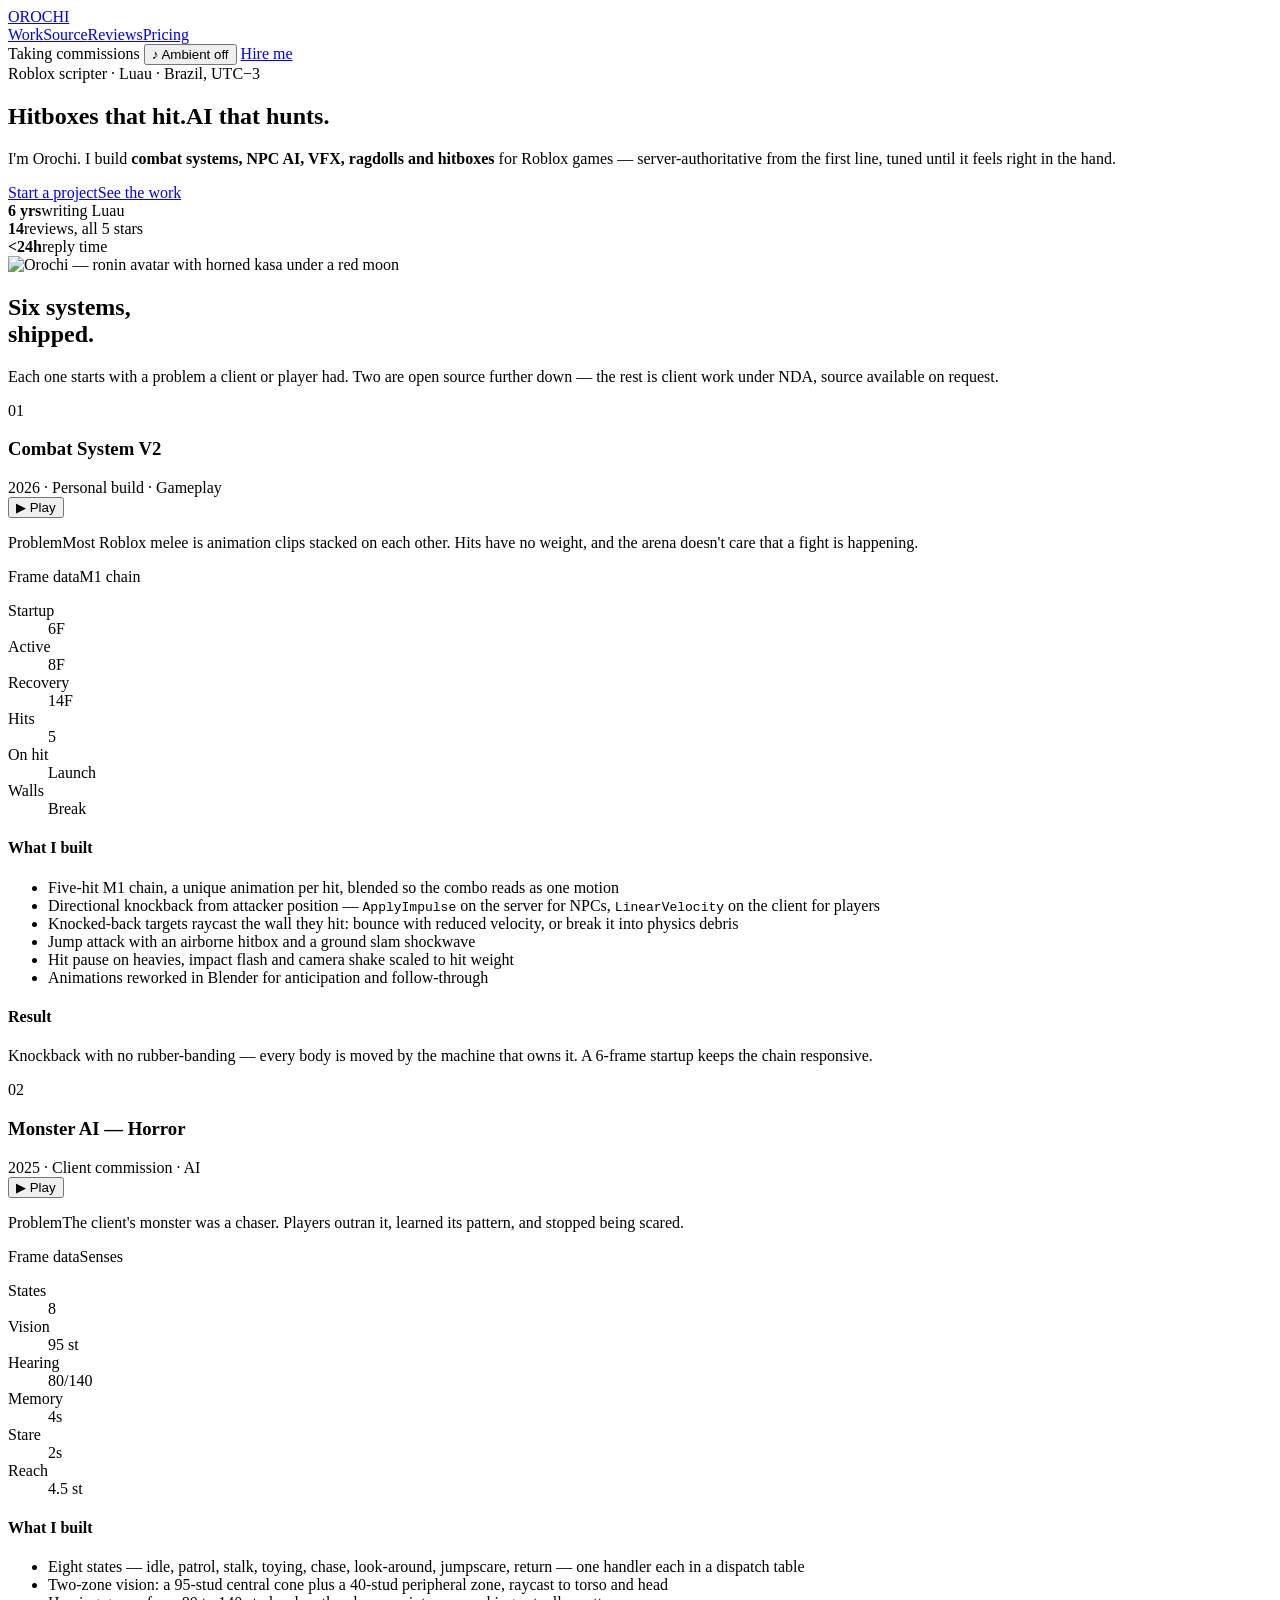
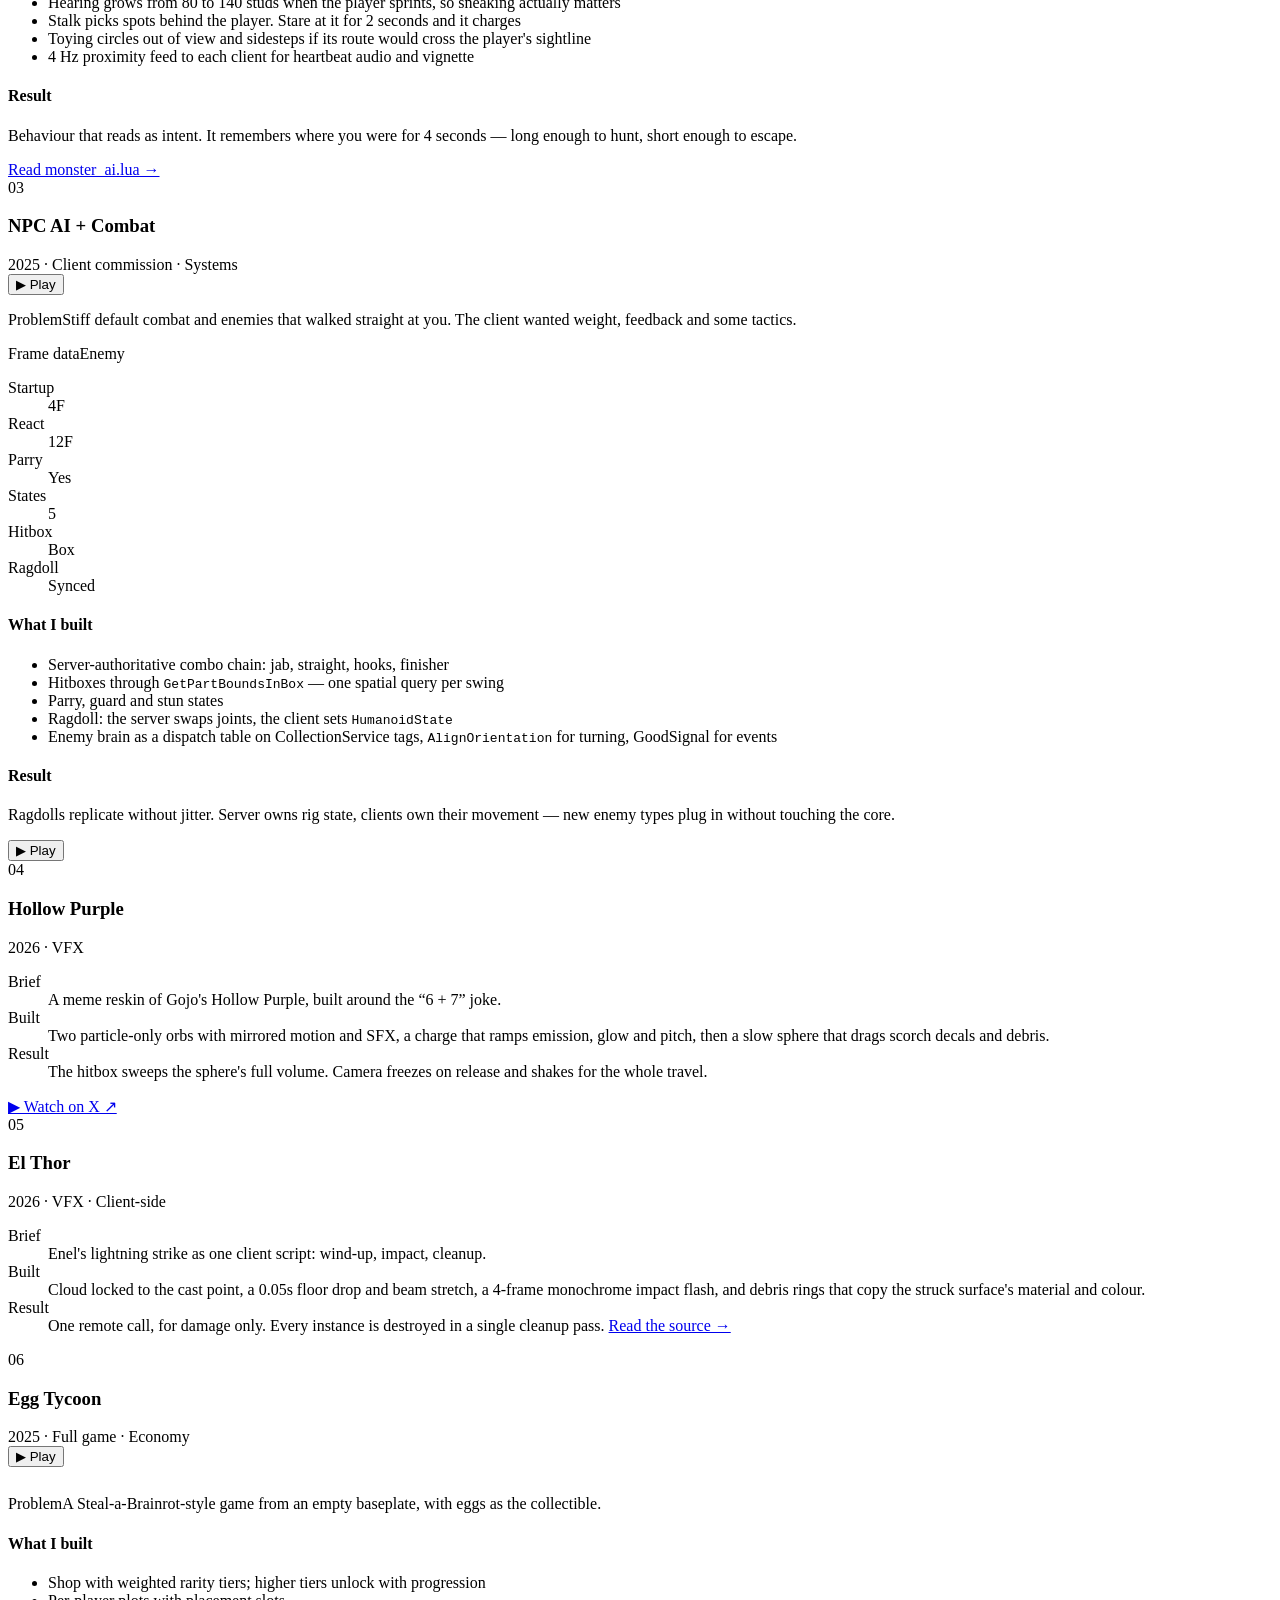
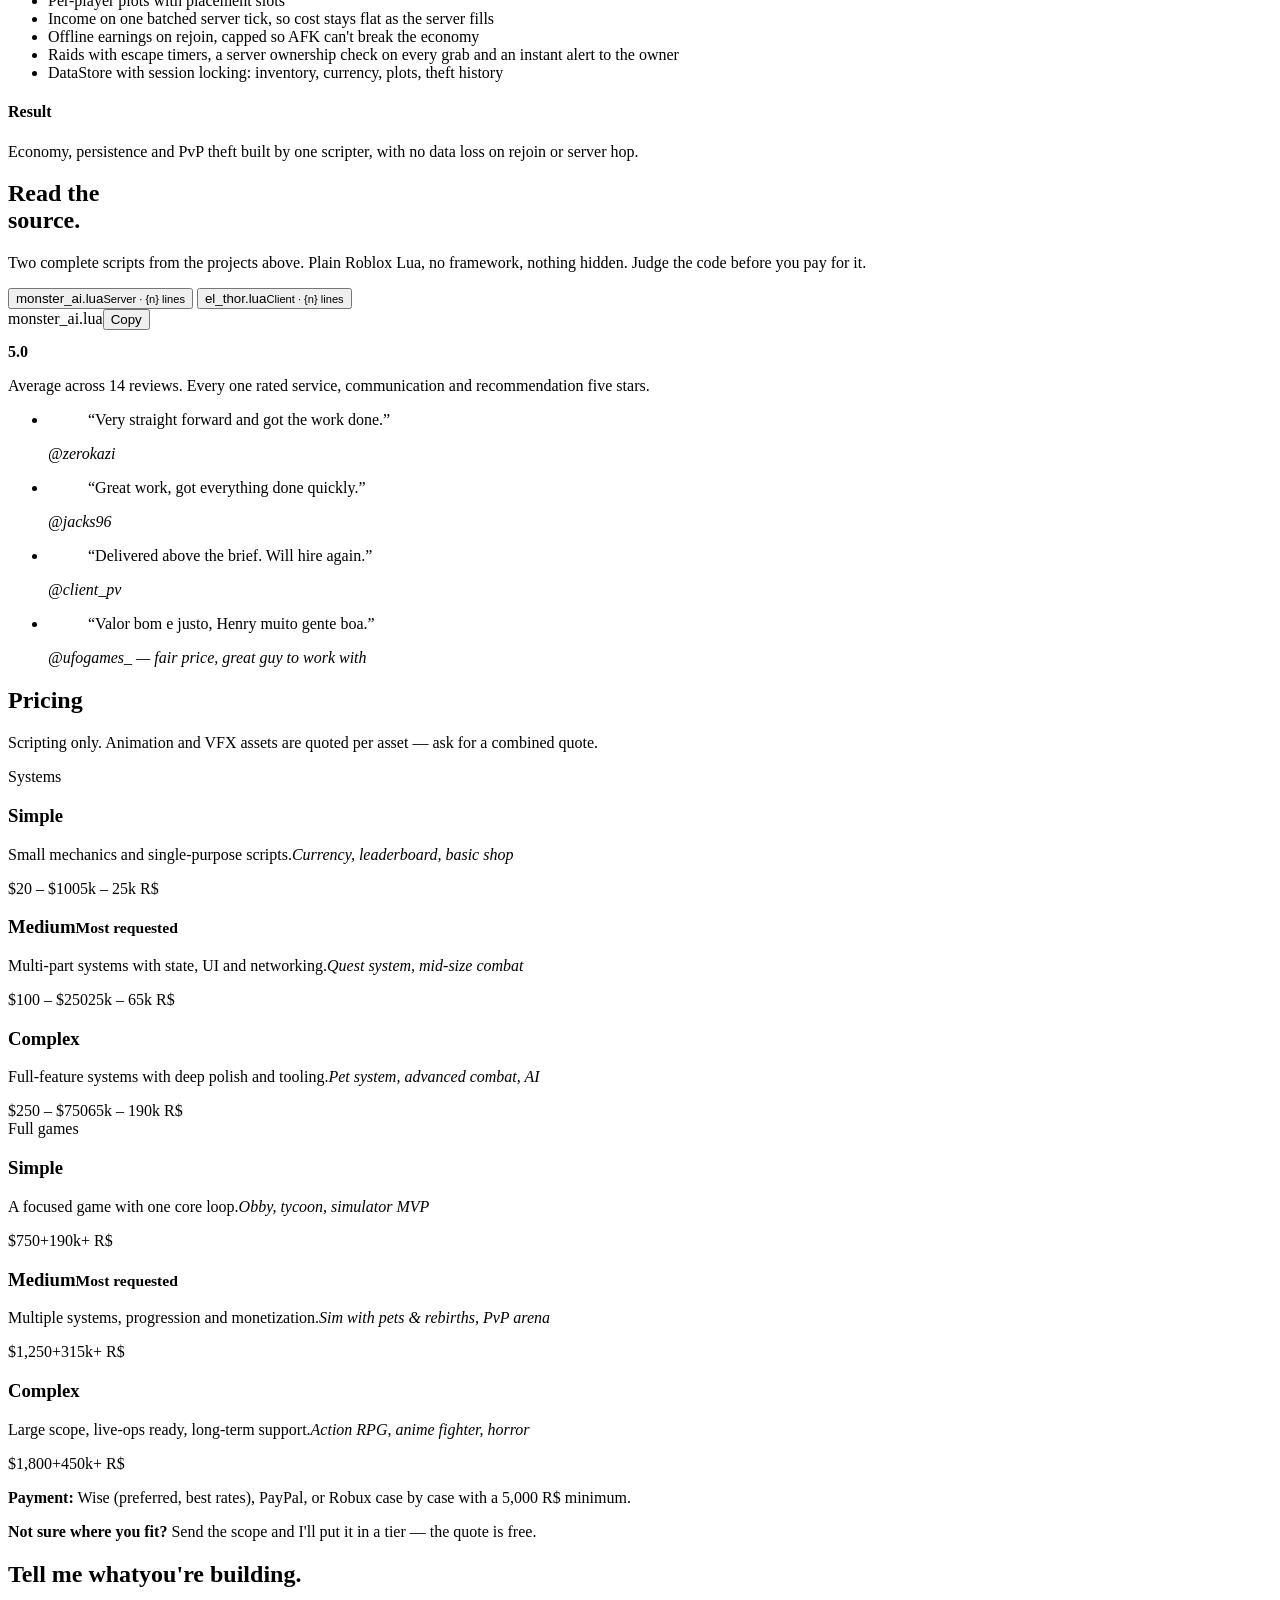
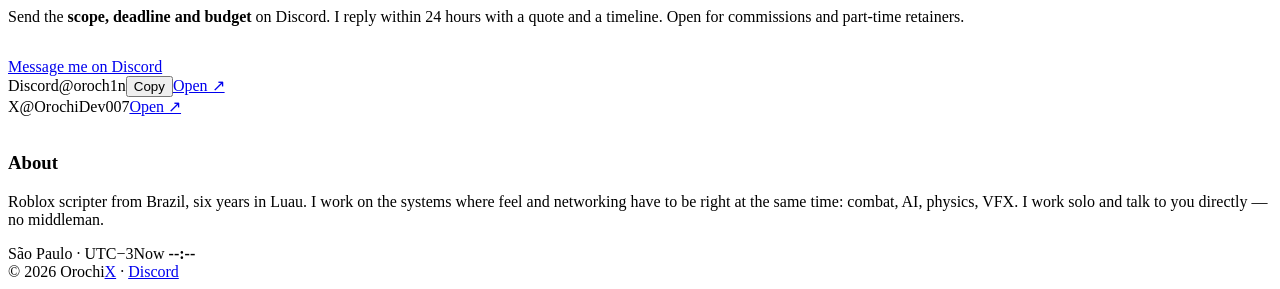
==== commit c96d37c2: "Add files via upload" ====
--- a/index.html
+++ b/index.html
@@ -1,411 +1,240 @@
 <!DOCTYPE html>
-<html>
+<html lang="en">
 <head>
-  <meta charset="utf-8">
-  <title>OROCHI.EXE · Frame Data</title>
-  <style>
-    * { margin: 0; padding: 0; box-sizing: border-box; }
-    body { background: #1d0f30; display: flex; align-items: center; justify-content: center; min-height: 100vh; font-family: -apple-system, BlinkMacSystemFont, sans-serif; }
-    #__bundler_loading { position: fixed; bottom: 20px; right: 20px; font: 13px/1.4 -apple-system, BlinkMacSystemFont, sans-serif; color: #666; background: #fff; padding: 8px 14px; border-radius: 8px; box-shadow: 0 1px 4px rgba(0,0,0,0.12); z-index: 10000; }
-    #__bundler_thumbnail { position: fixed; inset: 0; width: 100%; height: 100%; display: flex; align-items: center; justify-content: center; background: #1d0f30; z-index: 9999; }
-    #__bundler_thumbnail svg { width: 100%; height: 100%; object-fit: contain; }
-    #__bundler_placeholder { color: #999; font-size: 14px; }
-  </style>
-  <noscript>
-    <style>#__bundler_loading { display: none; }</style>
-    <div style="position:fixed;bottom:12px;left:12px;font:13px/1.4 -apple-system,BlinkMacSystemFont,sans-serif;color:#999;background:rgba(255,255,255,0.9);padding:6px 12px;border-radius:6px;box-shadow:0 1px 4px rgba(0,0,0,0.08);z-index:10000;">
-      This page requires JavaScript to display.
-    </div>
-  </noscript>
+<meta charset="UTF-8">
+<meta name="viewport" content="width=device-width, initial-scale=1">
+<title>Orochi — Roblox combat, AI &amp; VFX scripter</title>
+<meta name="description" content="Roblox / Luau freelancer. Combat systems, NPC AI, VFX, ragdoll, hitboxes and game architecture. Replies within 24h.">
+<link rel="icon" href="site/img/favicon.svg" type="image/svg+xml">
+<link rel="icon" href="site/img/favicon-32.png" sizes="32x32" type="image/png">
+<link rel="apple-touch-icon" href="site/img/apple-touch-icon.png">
+<meta name="theme-color" content="#0f0d0c">
+<link rel="preconnect" href="https://fonts.googleapis.com">
+<link rel="preconnect" href="https://fonts.gstatic.com" crossorigin>
+<link href="https://fonts.googleapis.com/css2?family=Shippori+Mincho:wght@500;700;800&amp;family=Zen+Kaku+Gothic+New:wght@400;500;700&amp;family=JetBrains+Mono:wght@400;500;700&amp;display=swap" rel="stylesheet">
+<link rel="stylesheet" href="site/site.css">
 </head>
 <body>
-  <div id="__bundler_thumbnail">
-    <svg viewBox="0 0 1200 800" xmlns="http://www.w3.org/2000/svg">
-      <rect width="1200" height="800" fill="#1d0f30"></rect>
-      <g fill="none" stroke="#ff2bd6" stroke-width="10">
-        <rect x="330" y="230" width="540" height="340" rx="18"></rect>
-      </g>
-      <g fill="#ff2bd6" opacity="0.10">
-        <rect x="340" y="240" width="520" height="320" rx="12"></rect>
-      </g>
-      <g fill="#00f0ff">
-        <rect x="410" y="330" width="70" height="26"></rect>
-        <rect x="410" y="386" width="140" height="26"></rect>
-        <rect x="410" y="442" width="100" height="26"></rect>
-      </g>
-      <g fill="#ffe600">
-        <rect x="640" y="330" width="150" height="26"></rect>
-        <rect x="640" y="386" width="90" height="26"></rect>
-        <rect x="640" y="442" width="120" height="26"></rect>
-      </g>
-      <g fill="#ff2bd6">
-        <circle cx="600" cy="640" r="30"></circle>
-      </g>
-      <g fill="#f5ebfc" opacity="0.06">
-        <rect x="330" y="232" width="540" height="3"></rect><rect x="330" y="240.5" width="540" height="3"></rect><rect x="330" y="249" width="540" height="3"></rect><rect x="330" y="257.5" width="540" height="3"></rect><rect x="330" y="266" width="540" height="3"></rect><rect x="330" y="274.5" width="540" height="3"></rect><rect x="330" y="283" width="540" height="3"></rect><rect x="330" y="291.5" width="540" height="3"></rect><rect x="330" y="300" width="540" height="3"></rect><rect x="330" y="308.5" width="540" height="3"></rect><rect x="330" y="317" width="540" height="3"></rect><rect x="330" y="325.5" width="540" height="3"></rect><rect x="330" y="334" width="540" height="3"></rect><rect x="330" y="342.5" width="540" height="3"></rect><rect x="330" y="351" width="540" height="3"></rect><rect x="330" y="359.5" width="540" height="3"></rect><rect x="330" y="368" width="540" height="3"></rect><rect x="330" y="376.5" width="540" height="3"></rect><rect x="330" y="385" width="540" height="3"></rect><rect x="330" y="393.5" width="540" height="3"></rect><rect x="330" y="402" width="540" height="3"></rect><rect x="330" y="410.5" width="540" height="3"></rect><rect x="330" y="419" width="540" height="3"></rect><rect x="330" y="427.5" width="540" height="3"></rect><rect x="330" y="436" width="540" height="3"></rect><rect x="330" y="444.5" width="540" height="3"></rect><rect x="330" y="453" width="540" height="3"></rect><rect x="330" y="461.5" width="540" height="3"></rect><rect x="330" y="470" width="540" height="3"></rect><rect x="330" y="478.5" width="540" height="3"></rect><rect x="330" y="487" width="540" height="3"></rect><rect x="330" y="495.5" width="540" height="3"></rect><rect x="330" y="504" width="540" height="3"></rect><rect x="330" y="512.5" width="540" height="3"></rect><rect x="330" y="521" width="540" height="3"></rect><rect x="330" y="529.5" width="540" height="3"></rect><rect x="330" y="538" width="540" height="3"></rect><rect x="330" y="546.5" width="540" height="3"></rect><rect x="330" y="555" width="540" height="3"></rect><rect x="330" y="563.5" width="540" height="3"></rect>
-      </g>
-    </svg>
-  </div>
-  <div id="__bundler_loading">Unpacking...</div>
-
-  <script>
-    
-document.addEventListener('DOMContentLoaded', async function() {
-  const loading = document.getElementById('__bundler_loading');
-  function setStatus(msg) { if (loading) loading.textContent = msg; }
-
-  const FONT_MIME = /^(font[/]|application[/](x-)?font-|application[/]vnd\.ms-fontobject)/i;
-  const MIME_TOKEN = /^[\w.+-]+[/][\w.+-]+$/;
-  function toBase64(bytes) {
-    let bin = '';
-    for (let i = 0; i < bytes.length; i += 0x8000) {
-      bin += String.fromCharCode.apply(null, bytes.subarray(i, i + 0x8000));
-    }
-    return btoa(bin);
-  }
-
-  // Error sink persists across replaceWith since it's on window, not the DOM.
-  window.addEventListener('error', function(e) {
-    // Failed resource loads (CSP-blocked links, scripts, images) fire plain
-    // events at the element — warn only; real JS errors carry message/error.
-    if (!e.message && !e.error && e.target && e.target !== window) {
-      console.warn('[bundle] resource failed to load:',
-        e.target.tagName, String(e.target.src || e.target.href || ''));
-      return;
-    }
-    var p = document.body || document.documentElement;
-    var d = document.getElementById('__bundler_err') || p.appendChild(document.createElement('div'));
-    d.id = '__bundler_err';
-    d.style.cssText = 'position:fixed;bottom:12px;left:12px;right:12px;font:12px/1.4 ui-monospace,monospace;background:#2a1215;color:#ff8a80;padding:10px 14px;border-radius:8px;border:1px solid #5c2b2e;z-index:99999;white-space:pre-wrap;max-height:40vh;overflow:auto';
-    d.textContent = (d.textContent ? d.textContent + String.fromCharCode(10) : '') +
-      '[bundle] ' + (e.message || e.type) +
-      (e.filename ? ' (' + e.filename.slice(0, 60) + ':' + e.lineno + ')' : '');
-  }, true);
-
-  try {
-    const manifestEl = document.querySelector('script[type="__bundler/manifest"]');
-    const templateEl = document.querySelector('script[type="__bundler/template"]');
-    if (!manifestEl || !templateEl) {
-      setStatus('Error: missing bundle data');
-      console.error('[bundler] Missing script tags — manifestEl:', !!manifestEl, 'templateEl:', !!templateEl);
-      return;
-    }
-
-    const manifest = JSON.parse(manifestEl.textContent);
-    let template = JSON.parse(templateEl.textContent);
-
-    // Nested page bundles (iframe targets). Each ships ONCE, in the ROOT
-    // document's manifest; frame srcs carry an about:blank#<uuid> marker
-    // instead of a substitutable uuid. Every document mints the blobs for
-    // its OWN frames — from local text at the root, or text obtained from
-    // its DIRECT parent over the relay protocol below — so each frame
-    // navigation stays same-origin with its initiator and a deduped page
-    // loads at any depth on any host, including a file:// download's
-    // opaque origins (where a blob minted by one document cannot be
-    // navigated to by another).
-    const pageOrderEl = document.querySelector('script[type="__bundler/page_order"]');
-    const pageOrder = pageOrderEl ? JSON.parse(pageOrderEl.textContent) : [];
-    const pageSet = new Set(pageOrder);
-    const pageTexts = {};
-
-    // ── Nested-page text protocol (parent-chain relay) ──
-    // Page bundles ship once, in the ROOT document's manifest. Every
-    // document mints the blobs for its OWN frames, obtaining page text
-    // through a strict parent-chain relay: a document only ever SENDS to
-    // its direct parent (which, for every document the publisher's own
-    // runtime minted, is another publisher document) and only ACCEPTS
-    // text from that direct parent; requests from below are honored only
-    // for the document's own child frames, and the ROOT never sends
-    // upward at all. That last rule is load-bearing: the artifact host's
-    // frame-ancestors allows claude.ai (and friends) to frame an
-    // artifact, so window.top can be a FOREIGN document — a top-addressed
-    // protocol would hand page uuids to that ancestor and accept forged
-    // "page text" from it, minting attacker HTML as an artifact-origin
-    // blob document. The chain never touches the ancestor: requests stop
-    // at the root, replies are origin-addressed per hop (never '*' when
-    // an origin exists), and both directions are origin-gated (on https
-    // a foreign sender's origin can never equal this document's; in
-    // opaque contexts — file:// — everything serializes as 'null', where
-    // an embedded EXTERNAL frame still fails the gate by carrying its
-    // own real origin, and a sandboxed child of such a frame is excluded
-    // by the own-child-frames check plus uuid unguessability). Shape is
-    // deny-by-default: one request form, one reply form, no error
-    // replies.
-    // window.origin is the SERIALIZED SECURITY origin ('null' in opaque
-    // contexts such as a sandboxed preview iframe) — location.origin is
-    // computed from the URL and stays 'https://…' even when the document
-    // is sandboxed, which would misgate every opaque chain.
-    const OWN_TARGET = /^https?:[/][/]/.test(window.origin || '')
-      ? window.origin
-      : '*';
-    function trustedOrigin(e) {
-      if (e.origin === window.origin) return true; // https chains; opaque==opaque
-      // file:// trees: Chrome serializes the file document's origin as
-      // 'file://' while the blob: documents it mints serialize as 'null',
-      // so the two legitimate shapes can never string-match — accept the
-      // pair in both directions. https origins never serialize as either,
-      // and sender identity (own child frame / direct parent) is checked
-      // separately.
-      return (
-        (e.origin === 'null' &&
-          (window.origin === 'file://' ||
-            window.location.protocol === 'file:')) ||
-        (/^file:/.test(e.origin) && window.origin === 'null')
-      );
-    }
-    // Non-empty only in the root document (nested bundles ship an empty
-    // island), so it doubles as the root marker: the root answers from
-    // local text and treats a miss as authoritative — never relaying to
-    // its (possibly foreign) parent.
-    const isPageRoot = pageOrder.length > 0;
-    const blobUrls = {};
-    const resourceBlobs = {};
-    const UUID_SHAPE = /^[0-9a-f]{8}-[0-9a-f]{4}-[0-9a-f]{4}-[0-9a-f]{4}-[0-9a-f]{12}$/;
-    const pendingFrames = {}; // uuid -> [{el, frag}] awaiting text for own frames
-    const pendingRelays = {}; // uuid -> [childWindow] awaiting text to pass down
-    function mountPage(el, frag, text) {
-      const pageBlob = new Blob([text], { type: 'text/html' });
-      const u = URL.createObjectURL(pageBlob);
-      resourceBlobs[u] = pageBlob;
-      el.src = u + frag;
-    }
-    function deliverPage(uuid, text) {
-      const frames = pendingFrames[uuid];
-      delete pendingFrames[uuid];
-      if (frames) for (const f of frames) mountPage(f.el, f.frag, text);
-      const relays = pendingRelays[uuid];
-      delete pendingRelays[uuid];
-      if (relays) {
-        for (const cw of relays) {
-          try { cw.postMessage({ __bundler_page: uuid, __bundler_text: text }, OWN_TARGET); } catch (err) { /* gone */ }
-        }
-      }
-    }
-    function ownFrameWindows() {
-      const out = [];
-      for (const f of Array.from(document.querySelectorAll('iframe'))) {
-        try { if (f.contentWindow) out.push(f.contentWindow); } catch (err) { /* detached */ }
-      }
-      return out;
-    }
-    window.addEventListener('message', function (e) {
-      const d = e.data;
-      if (!d || typeof d !== 'object' || !e.source) return;
-      // Origin gate first; the structural checks below (own-child-frames
-      // for requests, direct-parent + solicited-uuid for replies, the
-      // root's never-relay rule) are what hold in fully opaque chains
-      // where origin strings can't discriminate — a sandboxed root's
-      // FOREIGN wrapper still fails all three even though both serialize
-      // as real-vs-'null' rather than matching.
-      if (!trustedOrigin(e)) return;
-      if (typeof d.__bundler_need === 'string' && UUID_SHAPE.test(d.__bundler_need)) {
-        // Requests are honored only for this document's own child frames.
-        if (ownFrameWindows().indexOf(e.source) < 0) return;
-        const uuid = d.__bundler_need;
-        const text = pageTexts[uuid];
-        if (typeof text === 'string') {
-          try { e.source.postMessage({ __bundler_page: uuid, __bundler_text: text }, OWN_TARGET); } catch (err) { /* gone */ }
-          return;
-        }
-        if (isPageRoot || window.parent === window) return; // authoritative miss
-        const waiting = pendingRelays[uuid];
-        if (waiting) {
-          if (waiting.indexOf(e.source) < 0) waiting.push(e.source);
-          return;
-        }
-        // Never-answered uuids would otherwise accumulate forever under a
-        // request spray; past the cap (far above any real page count) new
-        // relays are dropped rather than remembered.
-        if (Object.keys(pendingRelays).length >= 128) return;
-        pendingRelays[uuid] = [e.source];
-        window.parent.postMessage({ __bundler_need: uuid }, OWN_TARGET);
-      } else if (
-        typeof d.__bundler_page === 'string' &&
-        UUID_SHAPE.test(d.__bundler_page) &&
-        typeof d.__bundler_text === 'string'
-      ) {
-        // The shape test is load-bearing beyond tidiness: the solicited
-        // check below uses the in operator, which matches prototype keys
-        // ('__proto__', 'constructor') — an unshaped key would reach
-        // deliverPage and throw, painting the error banner.
-        // Text is accepted only from the direct parent — the document
-        // that minted this one.
-        if (e.source !== window.parent || window.parent === window) return;
-        if (!(d.__bundler_page in pendingFrames) && !(d.__bundler_page in pendingRelays)) return;
-        deliverPage(d.__bundler_page, d.__bundler_text);
-      }
-    });
-
-    const uuids = Object.keys(manifest);
-    setStatus('Unpacking ' + uuids.length + ' assets...');
-
-    await Promise.all(uuids.map(async (uuid) => {
-      const entry = manifest[uuid];
-      try {
-        const binaryStr = atob(entry.data);
-        const bytes = new Uint8Array(binaryStr.length);
-        for (let i = 0; i < binaryStr.length; i++) bytes[i] = binaryStr.charCodeAt(i);
-
-        let finalBytes = bytes;
-        if (entry.compressed) {
-          if (typeof DecompressionStream !== 'undefined') {
-            const ds = new DecompressionStream('gzip');
-            const writer = ds.writable.getWriter();
-            const reader = ds.readable.getReader();
-            writer.write(bytes);
-            writer.close();
-            const chunks = [];
-            let totalLen = 0;
-            while (true) {
-              const { done, value } = await reader.read();
-              if (done) break;
-              chunks.push(value);
-              totalLen += value.length;
-            }
-            finalBytes = new Uint8Array(totalLen);
-            let offset = 0;
-            for (const chunk of chunks) { finalBytes.set(chunk, offset); offset += chunk.length; }
-          } else {
-            console.warn('DecompressionStream not available, asset ' + uuid + ' may not render');
-          }
-        }
-
-        if (pageSet.has(uuid)) {
-          pageTexts[uuid] = new TextDecoder().decode(finalBytes);
-          return;
-        }
-        if (FONT_MIME.test(entry.mime) && MIME_TOKEN.test(entry.mime)) {
-          // Strict artifact hosts allow font-src data: but not blob:.
-          blobUrls[uuid] = 'data:' + entry.mime + ';base64,' +
-            (entry.compressed ? toBase64(finalBytes) : entry.data);
-        } else {
-          const blob = new Blob([finalBytes], { type: entry.mime });
-          blobUrls[uuid] = URL.createObjectURL(blob);
-          resourceBlobs[blobUrls[uuid]] = blob;
-        }
-      } catch (err) {
-        console.error('Failed to decode asset ' + uuid + ':', err);
-        const blob = new Blob([], { type: entry.mime });
-        blobUrls[uuid] = URL.createObjectURL(blob);
-        resourceBlobs[blobUrls[uuid]] = blob;
-      }
-    }));
-
-    const extResEl = document.querySelector('script[type="__bundler/ext_resources"]');
-    const extResources = extResEl ? JSON.parse(extResEl.textContent) : [];
-    const resourceMap = {};
-    for (const entry of extResources) {
-      if (blobUrls[entry.uuid]) resourceMap[entry.id] = blobUrls[entry.uuid];
-    }
-
-    // Artifact-host CSP (connect-src 'self') refuses fetch() of blob: URLs —
-    // consumers read these Blobs directly. Survives the swap like the error sink.
-    window.__resourceBlobs = resourceBlobs;
-
-    setStatus('Rendering...');
-    // Page uuids have no blob here — they ride inside about:blank#<uuid>
-    // frame markers the pass below resolves after the swap.
-    for (const uuid of uuids) {
-      if (pageSet.has(uuid)) continue;
-      template = template.split(uuid).join(blobUrls[uuid]);
-    }
-
-    // Strip integrity + crossorigin — blob URLs from a file:// document inherit
-    // a null origin, so crossorigin forces a CORS fetch that SRI then rejects.
-    // The manifest bytes are ours; SRI protects against CDN compromise, not this.
-    template = template.replace(/\s+integrity="[^"]*"/gi, '').replace(/\s+crossorigin="[^"]*"/gi, '');
-
-    const resourceScript = '<script>window.__resources = ' +
-      JSON.stringify(resourceMap).replace(/<\//g, '<\\/') +
-      ';</' + 'script>';
-    // Inject after <head> so the DOCTYPE stays first; prepending the script
-    // would push the parser into quirks mode. DOMParser always emits a <head>
-    // (synthesizing one if the source HTML omitted it) but may carry
-    // attributes through, so match the full opening tag. slice() rather than
-    // replace() keeps us clear of $-pattern substitution in resourceScript.
-    const headOpen = template.match(/<head[^>]*>/i);
-    if (headOpen) {
-      const i = headOpen.index + headOpen[0].length;
-      template = template.slice(0, i) + resourceScript + template.slice(i);
-    }
-
-    // Parse the template and swap the root element. Scripts inserted via
-    // DOMParser/replaceWith are inert per spec — re-create each with
-    // createElement so they execute, awaiting onload for src scripts to
-    // preserve ordering (React before ReactDOM before Babel before text/babel).
-    const doc = new DOMParser().parseFromString(template, 'text/html');
-    document.documentElement.replaceWith(doc.documentElement);
-
-    // Resolve page-frame markers: mint this document's own blob for each
-    // framed page — from local text when this is the root, otherwise by
-    // asking the direct parent over the relay protocol above. An
-    // unanswered request leaves the frame on about:blank, the same
-    // degraded state as a refused embed.
-    {
-      const MARKER = /^about:blank#([0-9a-f]{8}-[0-9a-f]{4}-[0-9a-f]{4}-[0-9a-f]{4}-[0-9a-f]{12})(#.*)?$/;
-      const needed = [];
-      for (const el of Array.from(document.querySelectorAll('iframe'))) {
-        const m = MARKER.exec(el.getAttribute('src') || '');
-        if (!m) continue;
-        const text = pageTexts[m[1]];
-        if (typeof text === 'string') {
-          mountPage(el, m[2] || '', text);
-        } else if (window.parent !== window && !isPageRoot) {
-          const had = pendingFrames[m[1]];
-          (pendingFrames[m[1]] = had || []).push({ el: el, frag: m[2] || '' });
-          if (!had) needed.push(m[1]);
-        }
-      }
-      for (const uuid of needed) {
-        window.parent.postMessage({ __bundler_need: uuid }, OWN_TARGET);
-      }
-    }
-
-    const dead = Array.from(document.scripts);
-    for (const old of dead) {
-      const s = document.createElement('script');
-      for (const a of old.attributes) s.setAttribute(a.name, a.value);
-      s.textContent = old.textContent;
-      // text/babel scripts with a src: read and inline. transformScriptTags
-      // does XHR against the src, but blob:null/ from a file:// origin is
-      // silently dropped. Inlining makes it a plain inline babel script,
-      // which transformScriptTags handles unconditionally.
-      if ((s.type === 'text/babel' || s.type === 'text/jsx') && s.src) {
-        const pre = resourceBlobs[s.src.split('#')[0]];
-        s.textContent = pre ? await pre.text() : await (await fetch(s.src)).text();
-        s.removeAttribute('src');
-      }
-      const p = s.src ? new Promise(function(r) { s.onload = s.onerror = r; }) : null;
-      old.replaceWith(s);
-      if (p) await p;
-    }
-    // Babel standalone auto-transforms type=text/babel on DOMContentLoaded,
-    // which fired before we swapped the document. Trigger manually if present.
-    if (window.Babel && typeof window.Babel.transformScriptTags === 'function') {
-      window.Babel.transformScriptTags();
-    }
-  } catch (err) {
-    setStatus('Error unpacking: ' + err.message);
-    console.error('Bundle unpack error:', err);
-  }
-});
-
-  </script>
-
-  <script type="__bundler/manifest">
-{"73c3de9b-07f5-48cb-a7c6-90245be3344b":{"mime":"image/jpeg","compressed":false,"data":"/9j/4AAQSkZJRgABAQAAAQABAAD/2wCEAAMCAgoICgoICAgQCAgICAgICAgICAgICAgICAgICAgICAgICAgICAgICAgICAoICAgICgoKCAcNDQoIDQcICggBAwQEBgUGCgYGCg8NCg0PDQ0NDQ0NDQ0NDQ0NDQ0NDQ0NDQ0NDQ0NDQ0NDQ0NDQ0NDQ0NDQ0NDQ0NDQ0NDQ0NDf/AABEIAtAFAAMBIgACEQEDEQH/xAAdAAAABwEBAQAAAAAAAAAAAAAAAQIDBAUGBwgJ/8QAWRAAAQMBBQMIBAkIBwUGBwADAQACEQMEBRIhMQZBUQcTIjJhcYGRQqGxwQgUI1JVcpTR8BUXM2KC0tPhQ1RzkrLC8RYkU5OiCTV0g4SzGDRERWNkwyWko//EAB0BAAMBAQEBAQEBAAAAAAAAAAACAwEEBQYHCAn/xAA/EQACAgECBAMGAwcDAwQDAQAAAQIRAwQSBSExQQYTURQVUlORkiIyYQcWQnGBodEjM7EXJMFUYuHxQ3LwJf/aAAwDAQACEQMRAD8AiN5JbBr+TaH2el+6lO5K7v33dQPfZ6f7q8g7R8sFttDiTXNJvosoksA78MTlx70nZ7lcttmILbQ6o0atrOdUn9pxLh5+C1ZeZ935UPhR62/NVd30ZQ+zU/3Uv80t3fRlD7NS/dUbky5Q6d40sbOi9gaKjJktJ9xgwVq74venZ6T61V2GnTbie7gOHedwXffIp5MPhRmxyTXccvyZQ+zU/wB1EOR67voyh9mpfurzntz8IW1WhxbZyLPRBPUzqOByEvOgOsAb96wVi5SrZSeKjbZUJadH1HPaQdZa8kHsyyXC8nMWUIL+FHshvI/d30bQ+zUv3UbOSC7voyh9mpfurn3Ijy8/GXizWsgVXwKdQdFr3fNLdGk8Zgngu8Fu4e1Vi+RLbD4UYn8013fRlD7NT/dTzOR+7voyh9mpfurlXK98IF1ne6zWMB1RstfVcC4NdoQ1uQJGs6SuE2rlFtrzidbKgcdcFV7B5NIClaLPFBK9qPZh5H7u+jKH2al+6lt5JLu+jKH2al+6vO3J/wDCMr0HNZa3c9SyBcYFRo3ukDpQNxEnPNeuLrtLatNlWm7Gyo0Pa4bwfZ3KiaE2w+FGP/NLd30ZQ+zUv3UtvJJdx/8AttD7NS/dVXyt8rFO7GCRjr1AebpkkZDIvJGgHrM6Lyhf/K/brS4ufaTTBMtbQLqbWjwOI9slTGeKHwo9iHkgu76MofZqX7qSOSS7voyh9mpfuryRsfy2W2yO/TurMJktrE1O8Bzuk3LSDlwK9e8mG31K8aXO08ntgVacyWOPbliadxhUJbYfCgm8kt3fRlD7NS/dTzOSW7j/APbKH2al+6rrai/6dkpPtFY4adMSTxO5o7SfevIG2fwi7XaXEUnfFqWYDafXM8Xn3AKbY/lQ+FHqYcjt3fRlD7NS/dTn5n7uH/2yh9mpfurxJdfKfbaLxUZbKjiNW1KjqjSPqvJE9q9PcjPwi229ws1pinaCOiRkyrxgR0SOEmVDzeZm2Hwo3reR+7vo2h9lon2sKU3kdu76NofZKH8NbUUh+ClCkNy6kbUPhRjRyNXd9G0Psln/AIaP8zV3fRtD7JZ/4a2wYjwIAxH5mru+jaH2Sz/w0PzNXd9G0Psln/hrb4EMCDDEfmau76NofZLP/DQ/M1d30bQ+yWf+GtvgQwIIGI/M1d30bQ+yWf8AhoDkZu76NofZLP8Aw1tsKGFAGL/Mndn0ZQ+yUP4aH5krs+jKH2Sh/DW0woYUDbYfCjF/mTuz6MofZKH8ND8yV2fRlD7JQ/hraYUMKA2w+FGL/Mndn0ZQ+yUP4aI8iV2fRlD7JQ/hra4UTmrQ2w+FGGdyKXZ9GUPslD+Gjo8jl2g/92UO/wCKUP3FsS1EQrR5STOHU6THnxSxNVa6rqVFDknu4j/u6h9ko/uKR+aq7/o6h9ko/uFWtC0wrOk0ESvo8WWMqVH8meKOE8Q4Tn/3JvG+jt/5Mr+aa7/o6h9lofw0X5pLu+jqH2Sh/DWuwIYF7CwY/hR8F7x1PzZ/c/8AJkPzR3d9HUPslD+Gh+aO7vo6h9kofw1r8KGFT8jH8C+hX3jqPmz+5mQ/NHd30dQ+yUP4aP8ANHd30dQ+yUP4a12FDCjyMfwL6GPiWo+dP7mZH80t3/R1D7LQ/hofmlu/6OofZaH8Na7AhgWrT4/gX0OX3lqfmz+5mQfyS3f9HUPstD+GoZ5I7vn/ALuofZLP/DW75tFzK6lp8fwIz3nql0zT+5mMbySXd9G0Psln/ho/zSXd9G0Psln/AIa2PMocyt8jH8KM956v50/uZjvzSXd9G0Psln/hofmku76NofZLP/DWw5pDmlHyMfwoPeer+dP7mY/80l3fRtD7JZ/4aB5JLu+jqH2Sz/w1r8CGBZ5GP4V9A956v50/uZjfzSXd9G0PslD+Gh+aS7vo2h9ks/8ADWuwoYVq0+O/yL6B7z1fzp/czI/mku76NofZLP8Aw0R5JLu+jaH2Sz/w1r8KItXWsGOvyo33nrPnT+5mRHJJd30bQ+yWf+GgeSS7vo2h9kofw1rgECEeRj+FG+89Z86f3MyI5JLu+jaH2Sz/AMNFU5JLuj/u6h9ks/8ADWvDUHNR7Pj+FGe9NXf+9P7mYJ3JHd/0dQ+yUP4aNvJHd/0bQ+yUP4a3IpI+aUvZ8fwL6G+9NZf+/P7mY0ckd3fRtD7JZ/4aDuSK7vo2h9ks/wDDWwwoi1b7PD4UdPvPV1/vz+5mQbyRXd9G0Psln/hoO5Iru+jaH2Sz/wANa/Cic1Hs8PhQe89X8+f3Mxx5I7uj/u2h9ks/8NQ3ckV3/RtD7JQ/hrdimifRR7Pj+FG+9NX8+f3Mwn5prv8Ao6h9lofw0beSa7/o6h9lofw1r3UUG0VXyMfwI5veus+fP7mZpvJFd30bQ+yWf+Gj/NHd30bQ+yWf+Gta1qPCjyMfwo6feer+dP7mZH80V3fRtD7JZ/4aH5o7u+jqH2Sz/wANa7ChhR5GP4Ub7z1fzp/czJfmlu/6OofZKH8NJfyTXf8AR1D7JQ/hrX4UMKPZ8fwol7y1Pzp/c/8AJhPzTXfP/d1D7LQ/hqS3knu/6OofZaH8Na7mUfNI9nx/AvoHvLU/On9z/wAmR/NPd/0dQ+y0P4aH5p7v+jqH2Wh/DWtwIYEez4/gX0BcS1Pzp/c/8mRfyTXf9HUPslD+GojuSS7/AKOofZaH8NbnAi5pHs+P4F9DqXE9T86f3P8AyYUckl3/AEdQ+y0P4akt5Jbv+jqH2Sh/DWv5lDm1q0+P4F9DXxPU/On9z/yZL8093/R1D7LQ/hofmnu/6OofZaH8NazChhXSsGP4F9Dl956m/wDen9zMl+aa7/o6h9kofw0PzTXf9HUPslD+GtbhQwrfIx/AvodS4lqPnT+5/wCTJfmmu/6OofZKH8ND8013/R1D7JQ/hrW4UMKPIx/Avob7y1PzZ/czJfmmu/6OofZKH8ND8013/R1D7JQ/hrW4UMKPIx/AvoHvLU/Nn9zMi7kmu/6OofZKH8NRvzSXfP8A3dQ+y0P4a2+FEWI8jH8C+ge8tT86f3P/ACZH8013x/3dQ+yUP4ajO5JLv+jqH2Wh/DW3DUTqaPIx/AvoC4lqfnT+5/5MM3kju/6OofZaH8NSm8kt3fR1D7JQ/hrWimjwo8jH8C+hX3lqPnT+5mRdyS3d9HUPslD+Gow5I7vn/u6h9lofw1t8KI00eRj+FfQPeWo+dP7n/kyLeSW7/o6h9lofw0PzTXf9HUPstD+GtZzaGBZ5GP4F9CHvLU3/AL0/uf8Akyo5Jbv+jqH2Sh/DQ/NLd30dQ+yUP4a1oahhW+Rj+FfQv7y1Hzp/czJfmlu76OofZKH8ND80t3fR1D7JQ/hrW4UMK5fZ8fwL6B7y1Hzp/czJfmlu76OofZKH8ND80t3fR1D7JQ/hrW4UMKz2fH8C+ge8tR86f3MyX5pbu+jqH2Sh/DQ/NLd30dQ+yUP4a1uFDCj2fH8C+ge8tR86f3MyX5pbu+jqH2Sh/DRO5Jbu+jqH2Sh/DWuwoYUez4/gX0D3lqPnT+5mI/NJd8/93UPstD+GpQ5Jrv8Ao6h9kofw1rObR4Uez4/hX0JPiWp+dP7n/kyH5qbv+jqH2Sh/DQ/NRd/0dQ+yUP4a1vNIc0rez4vgX0BcS1Pzp/c/8mR/NPd30bQ+yUP4aH5pru+jaH2Sh/DWu5pDmkeRj+BHUuJaj50/uf8Akyg5Jru+jqH2Sh/DQ/NPd30dQ+yUP4a1vNoc2uR6fH8CD3jqPnT+5mT/ADUXf9HUPslD+Gh+ai7/AKOofZKH8Nazm0ObWez4/gRze8tTf+9P7n/kyv5p7u+jqH2Sh/DQ/NNd30bQ+yUP4a13MocyreRj+FHQuI6j50/uZkfzT3d9HUPslD+Gh+ai7vo6h9kofw1ruZQ5lHkY/hRP3jqPnT+5mR/NRd30dQ+yUP4aH5qLu+jqH2Sh/DWu5lDmUeRj+FB7x1Hzp/czI/mou76OofZKH8ND81F3fR1D7JQ/hrXcyhzKPIx/Cg946j50/uZkfzUXd9HUPslD+Gh+ai7vo6h9kofw1ruZQ5lcfkY7/KvoHvHUfOn9zMj+ai7vo6h9kofw0PzUXd9HUPslD+GtdzKHMq3kY/gQe8dR86f3MyP5qLu+jqH2Sh/DQ/NRd30dQ+yUP4a13Mocyh4MfwoPeOo+dP7mZH81F3fR1D7JQ/hofmou76OofZKH8Na7mUOZXJ5GP4F9DfeWo+dP7mZH8013fRtD7JQ/hofmmu76NofZKH8Na7mUOZR5GP4UU946j50/uZkfzT3d9G0PslD+GiPJPd30dQ+yUP4a1/MouaT+Tj+FG+8NR82f3MwV88md3MYXOu+jDc//AJWh5fo965dW5N7ESYsNISSY+L0sgTkOpuXV9v7zGVJu93S7oWLC5JRSXI/pLwFoZvSvUZ25OXTc75f19TK/mysf9SpfZ6X7iH5srH/UqX2el+4tSguBxP1zy8fwoy35srH/AFKl9npfuIjyZWP+pUvs9L9xapJes2m+VD4UZT82Vj/qVL7PR/cRHkysf9SpfZ6P7i1CBRtOfy4fCjJjk0sZy+JUvs9L9xaq7uR+w4ATYaR77NR/cQsdGXALc0mdEDw9S48kTpWKHwoyQ5LLB9HUfs1H91D81tg+jqH2aj+6taGIFq49pby4fCjHfmtsH0fR+zUv3UPzW2D6Po/ZqX7q1TmpL25E8EbA8uHwo4d8H3khstpoC8rW51cUrayzMsFBgxWis4Hm2Gq94aGvccMlkNAJJ6QAf+EHyRWSzUTeVmLrMatrfZn3fVDSaFVgBc1tRr3zkQd8gjqrEcjnLs67W/Eq9nZabuq1+cr0yz5YSGtxUnzk4QTOsZDtlcr3L668KZsdns7bNd7avO0aWD5bFvfUfJDnPMHLt45fNq7OKyo5EL+NC30ADDarjReOLSJ9RzXW/hWbQc3Ss9naY559R79c6bOiB/ezXKfg/bKutNupviWWfFVqE7ssLI7S5dY+FVsq6tZ6dpYP/[base64]/hBW6xWCpdVCoG2Wq4k9D5VsxiDXz6RA3KlsruMxfOw1oo0ufq2epRZia2a1I0pc+cOCT0hkc8lufgu7QmjeDKc9C0MfTeDxaMTT4EHzOqg8p/wAIq3XxRoWa2PBpWaDTDGYSSAGgvPpEAQNN6ufgs7IOtFu5+Jp2am5zz+tUGGmB5OPgp2zl3G2+GVtCW/[base64]/CIhUAgOU+wW7DkdEw+mm3NXVjm4u0ebxHQYddglgzRuL/t+pp2Zo8Kp7pvLCcLuruK0BpzmNF9RgzKcevM/jnxN4dy8GzuMleN/lkRcCGBSeaSXU12I+FnEioJZYiwq5y0HCEI4QhBm4KEIRwhCCO8KEIR4UMKA3icKBalQhCA3jJCEJ0sQwIDeR4QhO82hza6CljHNoc2nyxS7ouw1nhjdSc+wcdynPIoK30L4oSyzjjgrk3SRUlqAauuHkrpYeucXd/NY6/[base64]/DtLLWanHgh1bSOc31buce587zHcq0lLayETwuCT5n9y6HTR02CGKHJRSQoI0QRpDqsZQQQQUsCCCUxqwnZa7O2TpYo0Wkp/5/[base64]/AAXawcalicHtMnm3dBzd8NJkOHluWFsfwc7yc6DRDAfSdUbA74l3qXt8U48RklUgouJx7eZyPkg5BKd3xWquFW0iIdhhrDvwgzJ7SuvRvRPpJxrclqidLVI4pyr/AAe2W4ur2dwo1iM2lvRee0g5HtgrhFX4Ot5Alos+KDEioyPCSF7jFJKAie/7ku05tp5g5OvgmVMbKtueAwZ8zTMyf1nZZDhHFeoGUAwANEAZADIABO0ig6rxT7TEjFcovJfSvOnzdboubiNOsMyxzokxvBgSN68q398F28Kb8NNgrt3Oa4NnvDjke4le32g/sp8NjRG06kuR4q2R+Cfba7h8YiysBzJIqOI7Awx5kdxXrPk92Bp3dS5iiIbILnRm9wHWJ8Vo2596ec6EqiRoi3ldjKrHU6jcTXjCQd4K8i7d/BRrscTYnCrTzOA9Bzd+Wodv7sl7FLUj4sn2GUjwjdfwXbyqGHURTB1c57SB/dJPqXpXkL5AWXb8o+K1qdlzmHJo4MBmO/[base64]/PoycXZ/aCakjmW3ewutaiO1zR7QueL0XUpyI3Fcm222J5omrTHyepA3dq+p4dxH+CZ+DeNvCX5tfo48v44r/[base64]/NIc0gixiEIT/NICmpBY3CEJ/ChhQXsYe1ck23vXnKpAPRbkO/eV0/aS8xSpOdviG964lVdOZMkkknvXJN8j9x/Zjwx5c09ZNco8l/NiHJmM0+ihcp/TiYkIIILBrEoIILKNsCcs9GSAN5SJVts9ZJJcdGiQklyTZlmkZQw5cAEtzdf2SnS3rfVSMOv1AvIl1LjB39wKI6n6ieqN/6qaYbqPqEIMEN3drCkURm3uLU/Tb1f2gmmDT65WgaQapTdUkDNKAzXkjyG46Sm0eB09HtUIaqbT/6tyBXJihnqMxoElrDqBmNyPF6QzcOsnWOzxDf1koliiwDPWdexFhjKMnb+CPm+HVOplPBm7du7UG2xFMejB+sj5ueyOzVLa6cjIjREG9pkbkhlim0t+4bkrmt+7gltG/[base64]/dts5t7XcDmui0WyARmCAfNfRafMttH83+PeFPHqFqIrlLr/NDWFDApJpJJpL0FJH408LIuFDCncCGBUTOaeMYdTTL2KY5qbLE1kXjIXNoc2pvNIubT7jheIgc0iwKdzCZeyEKQssDI3NIsCcISQxbuRJ6TJ2i/oxrAhgSjSQ5pWRwUJfSVjstePNVWndIB8VCwJst4aqU4KcXF9y2n1MtPljlj1i0/od5pvTgKzux18c7TE9Zog+G9Wl7Xq2i0veYG7iTwC/O8uNwk4vsf2zwXiC12nx5oc9yX1LcBNV7MHCCJB1XMrRylVTkwBo9ahu29rfOU1Bp2mfXeS3Fxl3IW1Oy7qD+LHSWn3HtEhUTqaubz2hq1hFR0gZgQB7FXBq+n03FHjiozVs/DOMfsxlqtTLNpckYQfPa0+T7kEtRKwNFRHMXu6TXQz8uj9D8k8S+EdVwJxeR74P8AiXS/QRCEJaMBegfAWN4EMCkCmhza2xbI2BDApXNojTRZlkbAhgTppoubW2U3DeBDAl4UMKLDcMkIQnMCGBVsNw3CEJzAhgRYbhuEITmBDAiw3DEIQncCGBFhuGoQhO4EMCLDcR4QhO4EMCLDcNQhCdwosKLNsbhCE5hQwosLG4QhOYUMKLCxuECE7gQwIstuIZCJS3U1Q2/aBrHFoGIjI7oPBJPIoK2etw7QaniOXydNByl15FtCEKj/ANrR8z1o/wDawfN9an7Tj9T6f9zOM/8Ap5f/AN/Uu0AFTWfaUOIGGJMTOi0bKS4M+vx41fU9XhvgDi2ryqGTH5ce8pf+F3I7aCdFkUhqVjXgZOKZXK06R+36P9m/C8eHblTlLu7r6EU0U0aCnYUMCeHFsvc87U/su4fk/wBqco/3/wCSswFABWhopk0V1x4xH+JHy+p/ZTnXPBmTX6ojhiHNqVzKHMrqXFMUj47V/s64vgtxipL9Hz+hFwIYE+aSbNBdkNXjl0kfKanw1xTTK8mCVfyv/[base64]/zjl3Kta1cEj+3vCHCY8N4djx1+JrdL+bCCCCCD7cCCCCCQlBBBYwGsS1ezDOj9YFZgrZ7N0+g3vcuHL0Llp+4Ug7vqlFOni1Abv2h6lwjjTvR+qfammN6v7QT7h1frOCAb/wBLymaFTG2aDseQo7t/6r1JLcj9cFMVR1/ArKNs1BHSQnNGesiPWGm/[base64]/[base64]/MXVICrqtsUOpbie5NNK8bPrXLlE/d+Afs+0+mSza2pz612X+SwFrKSahTDQU4uDzp92z9Kx8I0MPy4ofav8CsSdpJtP0mJfMlfVnS9Fpqa8uNP/wBq/wAC+aCTzKdBTgX0mi1e9bJPmfy5478GvQzet0q/0n+ZL+F/[base64]/VAaZYwkAce1SGjJeBqZ9j+xPAHh/3dpFqMirJPn/JDaIoygV5qkfrIhtSDI3LqVmzAPZK5WQulbK2zHSBOoy+5c2eNlNxYQhCU9JXFtDcBKYkpTEbSNiUIQQRsDcwIIIwEbaGsJJwp9tCUo2QqVsdtMjQiYxSmWEpbbKjfJdGcOTR6fL+fHF/zSIfNoGkVO5hOts6vDVZY9GfPanwpwnUc8mnjfqlRU8yUDSKuG2dR7XShehp+IZXNRfc/OPEH7P8AhuHSZdRp1KMoxbSu1yKxBKLUGhfXo/l18g0EuEIWnOFCEI4QhACIQhOYUYCAEQjhPYEMCgwGYQhPYEMCw6BmEIT2BDAgBmEIT2BDAgBmEIT2BDApAMwhCewIYEANoFBBBqGnBZblCvfBSwNPSf7FqyVx7bm+OcqmDkyWhQZ+jeCuFviPEoRkvwx/E/6GbcmCE+ihcTP7UiqSQ2ggUEowhBBBOOBBBBACCt1cbYps71h2BdBszIaBwDV5+o6AKeP8ZRAepyN2/vCT879krzyqFP0/8wJp2/6yDzkfApLtHfVDlUqKOjv2SmHDrfrNTz/8TAiDdPqFAlmhJ6SQ4dIab+9KrUukEuszpN8V5QzGarekp1mGSYrMzCdoOzg5Spswl09Y1KXT+bPS4ptvzZz4p5rc+2EjEEEaD00ulroPenGjNEXdLTxWAFvS26pMZpbBmgBVPVKpDVJZqlUd6ADY3VBlPLsnf2pTd/[base64]/l7xJw1aTWTVcm7RHNJRHCPBTsCrb8tQY0njMKs5Uj5vS6SWpyxxQXNuiivW9pJDdOKqJTTKhOZTgXz+SbbfM/[base64]/wCF90/[base64]/[base64]/M8zieNZNJlg+8Zf8ABXGmgKSFQI4X6Cmf5853U3H0bG8CGBP4UMKCFiMCGBPQhCCdjMIQnoQhAWMwhCehCEFbGYQhPQhCAsbQRwhCkFhIIIICxMIQnMKGFYFsbhBOymn1AhsvjjPI9sE2/wBFYjAkvdkoNpvxo0zWfvK9nO0yHBQnmSP0bgPgjifEp84OEPily+i7kq/tpm02ugycPrXG6ry4knU5rU7ROcYAbOpKy9obG6FwLJb6n9VeHvC+l4LBrDbk63SfV1/wNoIIK1n2AhBBCUoAQQQTUMhCCCCU0KnqF0f9wLn93WbE9vet+Rk36pC8/OOIbv7WyiefWwFHw7iElvo/VIXEMH+4UyDp204Th9Hxaiw9XvIWUbYkjq9xagw5s7y1JnTsek/[base64]/[base64]/hkn1LqxTaPznxjoPaNOssVzj/wadwWG2kvDE7CNAtXflu5th4kZLn5dJJOpVc2TlR894M4Vc3q5dF0EAJwJCWF5jR+zt2OBLSAlpaAeSoSUpMFjjFKohRqYUum1AtjuFEWpSCQ0acExWswKlQiLUClG8JbFOtdj3hQQM0448EYRBGEww4E41NhOsCUqyQAlhJCWEHGxCARkIYUDBwmnNTmFFgXbpdQ8T/Q+A8W+GMXHdK4Olkj+SX/AIY1gQwJzCjwL7XHljkipRZ/D+v0GfQZ5afPGpRdBYUMKcwIsCtZ5YjChhS8KGFFgRi1CE6WoQqgNQhCdhEgBuEITiCDbE4EMCXCEIJ2NQhCcQQUsawoYU6gg2xiEISkAEBYmEISkEGpjSJLLVS7WbQ/FqZcOu7Jg9p0Oncptnp6HST1meGDErlJpIw3KHtBidzTTkIxZ7znCxljs8uA7ZSKlSczqrLZ6hJxcAvOzStH93+HeDY+EaKGnh16yfqzQtaiLUooivGkuZ9apEYokpzUlURVCXK42U/SjuKp3K52THyngVPL0MZv0EUo15DMAggggAIIIIACAQQCwCws2iUk2bRLhQHFIIIIATCEJSCABCS9OFR3hC6ksquLXqmRXNQwpZQX32P8q/kf558Yh5etzQ9Jy/5CCOEoNR4VQ8HcMwhCdwIYE1l7EoI8KGFLY24bhCE7gQwLLDcJhCE5hQwosNwjCihOYUMKLCxiESdc1Zbbm/xSbzbCDVcNdcAO8/rcApOVI9jhXDc3EdVDTYVbl/b9S+tFua3rGFAtG0DRpn6ly38oP+eVCtW1Dx0Q7xIlcbkz+o+F/st0OCp6qTm/[base64]/xLz8xcTH+KE2Dp2PITp3/AFgU0B1vrBy5AAN36ryiG/8AVeUoHXwckh3W8HLKGQg6O+sCkv8AS7muTmuLtZKjtGY/WYihkbJ0SO9Hbd0CekNdyKo3PLiitY4/[base64]/cvQXzaQ5inMpJL6C+rjls/jjNo5YpOE1Uk6aIOBFClGgkcyuhSPOnioYwok86imuaW2yO0IhNkJ/ChC3cbK0M4UMKewIYEbhNwzhQwp7AhhRuE3DUIiEsuTFa2ALJ5YwVs9fS6DU6ySjp8cpN+ibFwmXVo3qDabedGiFBbSJMkrzMuuUVyP2jgv7Kdbqaya6Xlx9Osv/gvaYlKa1M2J+5TQ1dGDP5is/NfE/[base64]/Q/gbxlh8njGoj23N/UW0I0sILrPiREIQloIARCEJyEIQA3CEIIIACCOEIQA1CEJ2ERdGqQ6UrdFZe14NotL3mBGXEngO1cdva9XVXGo8y5xkkq7282n550AxTb1RuJ+d3lYa1WtcU3b5H9ifs+8LLh2nWryr/AFJ9n1S/+QXheHot8Sq1KeUlIftDkO0qxbmDB7F0DZe9ueEek2MX3+MLnq3HJvZuu7jg/wAy4dTH8I0eZtKNjUulYgnaLEKgXjmNCg0I4UcFSAplAQhCNBaxQIijQCwqYPlBuJuE1g2HggEgdYHjxjcudBd2va7xUY5hEyFwWV6ulnYtAKJBBemIXuy7c3dwWiBifAqg2Wb1j2BX0T/dXl5upcW92vc0pI9LtZiSju/Wpo2aj+zIUAERr2sSQf8Aqp+tKblh+qWpsjq+LUDIDDEdrSEKY6ni1GRk3seQkOMT+q9BpsngSO9JtzdI+cNU/UBkd6YtY4/OEQvFJsRXaIz9SRVGWXrTtpG4etJqDLPPNagG3FJf+ISnhJf5Kg4h+oQec0p/[base64]/CP2geFVqMb1+nj+JfnSXX9SzwJJpqcaKQaC+gUuR/M0sHIhFibdSU00UjmlZM5HhIhopPMqbzSSWIcqE9nk30IZpptzwNVX2m/Qcm6bjxVfXtRO9cE9bGJ+scH/Zfrtco5M8ljg+f61/Itqt4tG/NQat5k6KEAnWsXnz105ckfsnCv2Y8J0fPKnll6y6fQBJOrk3gTuBLDV57nJvmz9W02i0+ljtwQjFfokgm00YppeFDChyO0AdBVjZ3yFX4FIsboXXpc+yVdj888beGocc0bUV/qwVwf8A4JoCOEpqVhX1EHas/hPPhnp8ssWRVKLpp+qEYV552xrh9oquGYNQwvQ1WoGgknIAk9wC81124nuz6zz7SpZeh++fsj0+/V5c1dFRM2cssuLtcPtK07gq7ZqxwyYguzPuVk4Lws0rZ/[base64]/ROSbHrpR6ny3HP2V6LUp5dDJwnTqPWLf/gvwjhIslYEdqfhezDIpq0fylxHQZtBqJabPFxnF00/+V+gxCACcwoYVY86wsCIBOEKl2m2jbZmY35zIa2c3HcO7iVNs79Hpc2ryrFhi3J8kkWrguecom2oYOapmXHJ54dyyG0PKFVrSAcDdIGcjtP3LFPeuZvmf0t4U/ZtPDlhquIPmqah/kk2q3lyh4kpxSQ1NtP6N6ckLCMIAIwErQyYa6dsBYsNKfnEn1kLmK7HstQwUmA5EME+Jlednf4SrZcA+0I2lJb/AJh/NNNXiNjsehBBBZYC0EEEWYKQQQWDiIXD9qbu5us9oECcQHYd/iu4wsptXsSbQQ9rsLgIgjXhnOUdxXTpcijLmMckRgqTeN3OpOLHiCCooK9601aFNZsy3od5KswOr+0FBuAfJt+sVPaNOx5XmZBxcdXuc1NH0e8tTvueU3Ov6tQKAwyd3Y8hPAf9NQpRb1vrhyQXdbwcgZBRk7seHJqsOsOLcSfYOt+tTBR0tW/rMLUGmvc3MTx3JVsaco+cNUKgzGW9ItThIn5wjvXikxNubHam6hyT9r01hR3My0lahwqrctE1V04d6k1jA1hR6rctJToiJduSXpdQZcEkhUMGn6hXt118WW8KiqnMKXdVbDU7HBK0Bo6Qz0TlnME5b/ApLNfxmnaQ6R4ZZLnZodB/SOv44Jyy09c951TdLrGD57k7Z3GTosMFUG+OTk3T6py9aXZn9aRGsQmabTByIyUhrH2dXTfuTr+rqRn4pim3o7xn4qQT0Znz0RYWM1W5NOLedd6kP1bppvSXaN0Oem5P2hs4eiCe8CO7+SqKJLCHboy4pTRmejHGN6FRvSHR4aFFR65EEexAgzQPWGY8E/TYMPX03kJdKnm7pcco/[base64]/TabWKbT8nTdgA3SDnHellLkz7bwfwd8Q10U1+CLTf9DTWSlhAbwClAptoTgavnJdT+yIxSVIcanWJpqdYkoKFBLCQEtoWGjgRogjhABtTjQktanWsQA7ZbRnBUtVtSnvU+zVZHavZ0Wp/gkfzJ+1Dwjf/wDqaSP6ZEv7P/[base64]/5/6rTw4qg5QuUDnpoUT8lo53/E7O72qTyaWMMpYoze6fuHgvRjh2K2NuNOyzqRRsifptTgCi2KpCW0QE4AhCPCssYWgj5tDm1CyYqhWIKtqNaVTsapNGpBXo6XUuDSfQ/MfGvg7FxzA8mPlniuT9f0ZcNajLEdlqAifNC01g0FzjhaASXHQRxX00ZqStH8VanQ59PnemyRamnVfqQL2vJtFjqjzAaD4ncB2leetqNoHWh/OOPYG7mjh39qtNu9rzaX8KbT0G/[base64]/Yey6uylhYBwwnzUph1+sCm6eQ/YaUCIntaCnmOJe7rfWBQf6X7LkTxr2sDk/[base64]/8ap0KR7Q/[base64]/[base64]/[base64]/ul0tHYrTFJ4QQQUBRaCCCAAggggqIWXvTrrUgLP33Qh0quPqIa3YStNMtPokeAMrSmksRsBaoeW/Ob7D/Nb0tXv4pcj+XvG2iWHiMpJcpJMZ5tEGqWKaSaKupH5xLGYblBv/4tQqPmHEFrOMkQD4Lz9sPTLq0uzPWPfqStfy4bS85W5hp6NIZgb3OM+pseaoeTqzS9z+AAHjMolKo2f0z4F4S9FpfOa5z5/rR0YBKaElqfaF5L5n6j1FMS2pthTjVCgFAJ1rETWpVNqQoGGp1jEptJPNYssQS1ica1LaxONppdxtkatTUWjUhytHUlW2lkFPjdPkcmowQz45Y8iuMlTRkuWe3DmqTQcy8kjiAPvWR2XsMMxEanLuhOcq1rx1KdIatbP94/crOw08LGjsC9tSbgmz5vgHBMfCcMsGJ8tzf1Dcor1Lcmi1cjZ9bRFcEghSHsTTggnQkhIAT7G5oPagoggVf7LjMrOwtLszvSZPyml+ggguIBSWkJaAFoIpRqQgEAggEGlhZtE6mrNonVFjC0RRonJQIdorASSYAEkncOK4pygbeGueapO+SBMnTHn7OxXPK/[base64]/3ov5e1Kd7yuAQL7veozna+Cen/AAlMO9wQArFr4IsWvcEDv+qEHt1/s0FSQ13+GU40+5MD/IjYdPqBIOS2hPMYiphOpQI5WN5Tbux02PAzbUb5LauYoN9WDHTc0947CtxOpCnNWHT6keSfxZj6hCRgggEb3j1ZJtozHe4L1LKBs3fULU+wdXuLUyN3Y8hP09O55TAEz0ex5ajiP2ako3jrdjw5HVPWHYHINEg9bwclAZ/XYg4/9VMJTPQPe1TA2BjEMzqeiirtM5Eaifu704QcQ6I1OabrgTm3PG3/AFXkMxDdv+piTNY6Z4exTbVvzjRIrM06M9qEKRq7DGQlRqzxGc+CnWhgjP1KM9uWo8Vg5HrjLIwm6w6IylO1tNJTVfqiThVRArQMhJhRrSc25ftJ+1TAj1oq5ENykzu0TxAZZ0XtIMEexbiwWjF0hv8AasNVbmMwr/[base64]/jyVM3KB/X2lh5eKEPRI0QRyiajXl2dYApFJqjhTKa55DjjWp2k1BjE9TprnAcaE6xqDWJ6mxSAUxica1KDE41qCY3hVVeNFXRCh2ulKrBlDhO0hNS18cBaPVn61fgqBbLH/vdZ24R5lWC9tv8CAJyQ5LckOUSQhyZKecmSgBwI0QRhABYFfbN6O71SwrzZ3Q94ST/ACgWyeTKeXmgKS0hLQAEpiSlMQMOwkBLKQEDllZtE6mrNonVFgBE5GiK1AcP5Yh8s36iwbV0Llnb8sz6nvXPQvpNL+RDljdFDFUpji8Ars4ELk2xVjx12dku8gurP+/[base64]/5vcuQ2hEf4XIuH1ClO3ftJLDp+0kNEMGf/llPUt31CEUZt7nBHGn7SB4jRGncQlUj/hPtTY3d7vYnGDTuckKFlSd7An2KAw6fVUykPYElGj2FAtRtCOFlAYLba7MBFQaFzS7snULPtbr+rUXVrXYw8FrhIK5teljNJ72HiD56FdeKXZmIgD0uxwclk5u8HJdNvW+rKT/AJqa7jB0jX9ZsjwTeHMdrPchTd1fqFOgZMPAlp10SlrGKTcmf3U+G5EfNqI2t1/VeI8Uo+n3ByUzqbHLEOnvPRRVw6dRE+PcnR1h0N56SbtQbO/r/grx2axu2N/[base64]/ACTtip9aXA6wQPb3I6VIhxyGuoOfkjs0yZbGv4y46KJWwrM0w7QmPNJp9U9EHTIJdmbk7oR0dPuTFncMDuiR/iyQTciQafQHROTt2oyR12jC3XrRpvPFHTaMBhxyI/B7Edap0QQ/0szlGmnmgZiKzBLTJHRymc80+Gw8dOJA6JGqO0OMMgiIMzrruTlXFiBgRAzMSgZqw6NLpnMa5cexCz0zLuiNDvCDG/KTh3jPwS7OIc7oEZO7vBBMKm3ou6A00B1M7juKZrdUdAiDuPZvRWWs3C+A4QOB9SdxDmzDyOkNQnSMF1nZM6RGXie9RrbR6Q6UkgQCN3enqzsmRUG/Ua9glP2ylJGYyaOwrUqMKYsPSEevVMNbpmR2fepVakcR9u5MPZAnFv1I706RtgqU44e9JwZCRpvBTrhpvy8U0Jg6jPctJMD2+M7jvTM9nloFIDNO6Y3pqo3wz/Epwsbc38HRIOo4xqE8Wezemg3qnvzT2PYGt9qOPwElzJO8ZpQ/[base64]/h2DXQ8vPG0bulf7N/sXO+XXaIGztpNOdR4JG/C3PPsK07KYK5HytVcVVtPcxskdpXfglumfNY/CGhwZVmxp2nfU5nGa6/[base64]/lNLdPJlPLiAUggggBaAQQQA4CgwJAKfplSHLKy6J5NWbROqLACBCCAWoDinLbTisz6i5uumcuP6an9RczX0ml/[base64]/UZ5qWW5f3kik3SN2FSnDL+8vncn5mVQzPsCAd6nBD7giO/vaVpfsGT/AIimmnMd5RA6/XCQTp9dZRMXPV+s4J4O0+uWqMBn3VUpw639oHIZiFtdp9cqTTOne5Q6h/8AcCcpHT6xUGVUiaNR3FT2H/AOCrKY0/bUyiNPqlS7mfqT6f8AlanGs18E3TGX7ITzTr9VqQqMkKi2mubnWkgS9oJbunsPYtA5iafTWp07A5M5sEfrU0GMksHYQrzaezYarTGRBHfqqWmyMJ1h0FepGVqwGqTsmHg9zFIdoeyp7UzggRwqH2pTh1/A/jcmXMYecOuOwORgZj9amljrfWphIpn9Ge9qVoU2Rb0h0t7uihVpuxDMROm8jgiYJcPk85dLiChaabZnMkOyjIT5LxEbYm3j/[base64]/o79E20Ubs1WcQ5z0d+cZ8OxKbTOA9MEg/NyPqyTlmB6QIbGcREz29nFKpUjhMtGoyByPeU4gmvRlrThaY8PLijq0jLeiDIGYdp2EI3t6A+TIh2gOY/kUm00+rLXDLdu7CgzsQbXQGM9EgkbtIUGNelocpVnbKPTkE6ieGnrUIUetoYOkJoiJgG7KctZ9ijmnrEjPP8Aknmxl0fLd/JBo60k9mQgLRhnBBbnu8U27eMMZ5YTn4p6Orvg6nJCrvy8ozTCDLcs+zQpE6d50UprNN/[base64]/[base64]/[base64]/6KGT8rKo6ZSHsanXe93sTNIewJ2fafYvBlzLpiN37B9qJx9jUp27ucmKn+QKbRlinb+9pSG7+8exG46/VYmy7rfsqtFew8PS7w5Laet+yopObvqtRl3W+q1RJjvzvrN9iPh9cJI1d3tRt3/[base64]/RLrtMiAAA7PXSEmi1mNvQOKXDMkhvajrsGIDFvkDcV4yNE3g4b2Tpv1z0SLWBAk4ct3sTtqBnJwHuSa9MxMBxWm2RrVMZHdqmKwMCBiyz7+Kl2kCIdwyjf2KHbGw2A7ACNd+aqhWxuuOjnMRo1KrNGHrYRA11Uiq04RhI0Gbk1V6umLj/ACTIk2Qaw6IyxHifcmbQzojoyfUFMtFMYRM+CRVyaOlHBVFIVamIbJI7B70m8NB0hHCMyplZmQiO2fcoF5jo9XxWoDQ8m9aWvA6MP0PbvHtWwp0jjnGNRlv/AAViOTJ+bxroR2blvhR6Ydze9sv3Zbu1cefkxRVFhx5kROoGafsrDiMtHpaEZpIpgVMqZgkZ7u+P5pVmpgVD0TMu7s81zDDNipwXDmsI6WhEHu705ZaYIcMBAwnJN2MjEQHGekY/HsUiwkEOIqGcOpH+iBRigG4HDpCIkkEnshLcQKfWI6QzhLsxOAkVJiMyOiBx8U9hODJwJnUjLuQaMkdBsVYl2pGp4Jy2z0IeJjeMj2oVA4MAIaTi03aJdopnoE0w7XLSM9yDAWl/TaMLSIbnvn7uCdpjp9Ua679E3XpdNs0icgZG7vgpQYBV6pkncTh0W0YCyjN3yca6b/8AVJptGB3QcBMxMkns4JyiBidkZ6W8wO0IUHDC/wCUdoMyOr3J0qAN5BY3rABxjie/sSKj+p0y2Wxpmc9U5zhLMnz0tSMo+ajrAkM6QOR1GXesaMYh7AXYS/hlvOUz4qAaJBdpHAakqzqE425A6ZmJ/wBFBrU83dHxnM+G5bEQg1BkMiIO78b0muc9+ngjLejGbc/xKdqRIzGmm9VQ5FaMhoYcnHjM5btQlBuR6I18kgsz36fsrTBBp6HFoc53pBGumuUJ4N4nfqUh57P5rUDI7m6bu3ciO7pDXeD6k7g0yjwSHiJz36nQJ0ZYy9uRy35QdUbm/wCiU7U/gIizNKgY24ezxTZHs8E+8aae9NuGmu/uVUINhAhKcEkrSY0UEZRLQEQkEJ6U2SqgRCm0+9NpogMwnrDXwnsTbwm04GlarCwaKpu+vib2jJW1g0XMzEWDHJaZCWxygaJCdTQTqcBt6JG9EgAIIIIACCCCDAKJebJb+O1S0xamyITIUzZCQnHJtdfYCxuc9MK/c9Zay1oIK0wU8hthoIIKBoEEEEGWBE5GgtCypq04dK1FzmQs/aqWavdmXe5dSObKzTWKzYiAum3Hs+BTgjVYnZlvTB7V1qwAEDuWZW4rkfPTk5SaZW2C4A3QKy/JimtCcJXnTnIgsEIlHarHlAMExnrlMkeMJp1gkNB9GY8TKk3lWw6LMV9p3NOfu+5XxQlLofMa/imHRzqdmj/I7eCj1rkbwQu2+ucaY1/17FQ/7WuBg/j1K8Y5LpHPqOM6XFCGRt7ZdGWjLkCs6F3jgq6lf+JsgZj8cFFsu1ueY/HkmccrB8a0sXG5cn0NMywjgnm2caKsu7aBrtclON6NB1XK4zTPpsGu0uSCnGaIdvuUQTC8p8o9hNeu4k5MMAboXrS0XgKjHBuuEgeXavPe11ygFzt+J2v8oXr8P/M9x1w1UJ04O0clqWOCG9oC6pRow1v1W+xc8t1KHj6w9q6LuHcEa2J9Di6IDqgjWFg9uqNNwxtHTacyNCrO/LQS6AdFQ3nRlpXFgVM7FIySCUgvXk+RQCWEEtQbEAglILBgwFd3Xp4qkCu7s08UsjSYnkynlziCkEEErGQtBCUFhoE40ptLQBMsdqgwdFahZ2VdWCvI7QoygMPoijhEVNKgOV8uFl6FN/Bzh5gLktkpFxAGpIHrXdeWGy4rKTqWuBXGtk6OKswfrT5L39M/9Mc6/TZ5BOhEAjXnz6gLlNlyRiSCUoC8SGNJlCUCEqkrGgq6krCgclGYyJ1AqdS08VXWf3FW9lHtK5WjRz+SSUopJSDjJSUtIKcAPauScr93RgqbzI9kLrj1zTlkb8lT/tM+6FfTSamJJnIUEEF9UuhIcLVteTqyCHv3k4fISsWQuh7CWctoj9Z7iuXO6iMjUU9/d70P3/clfd70k/5h7F4LfMvQeLT9oJo7vqORzp9YpvFp+0EPmaIJ/wDbHqTbzr9QJ2NPqEJof/zKoaSOP9mCm6Lv8ATVJ+n9mQjZ/wDzKDB5x17moydf2U085/sBLYde5qkMiVTP+JqtLO7/ANw+tU9LU97VPpO/xsUZDtlzZ/R73bypMaftKsY//GeKsaJ0+s4aFRocca3IfVKadu7uxSI6ue9wTbhkO88ElAZbbVvyfc4LGAZuHFkhb3a2liouy0BWDYOkO2mu/F0NEz1e2mUmlpTPa5qUafU/aaks6o/VqFdRgYyaf1aiU8fpB2Ykl2lTvxKaGdL6zAlGRrHUnYgSQZJninarDIhuU6nh96j08GIZlxl8dIxknrTqDiIGIZbl4hQj25wB0MmCBBM+U/[base64]/yZPHOO7Wg+tdHNIYwcZGmW465DyzXLNgahbXaIjFTdM8BourucQ7KDAGR3a6LnzrmYxDY5yMZkEHD4exS7K/[base64]/vWbTLE0gcByaelpOWnanK1M4WxTDtQQDEd25NspdB00TrlBzOXek12jA3oOEE78/FLZo7VZ0mnBOmh9R3ZJi0tHOGGkSN0kTG6Uus4DAS5zdAAN8ce9KrGX9ciR1YyCqSZV4BDulofSHqTZHVzBnfv/ANE8STi6QMHIHLzR1G9Xog8YjyCZDjBpiHCN/onNNPiW6zGQ3eKkPp5uAkb5TbBk3PKfFaIJMZ5gmdCNEg6jozlqD7AnHM62h7zCQfRy46HJMMNnx1SRGeaOmZ4jPf8AjROOpjs0TCjbR2DTXekc2Mt3r80ROniljv3rTGNOp9u/gmBqe/cU886789+7uSRvy8ZTCjLmdu/[base64]/CfPZY/jNKAlpDSlrxps7Mc6Km9mLn18hdDvQrn99leppOp+S+L49SVsbV6XePvVPtG2HnvKe2YtEPH43FObY0Yd6/YvT27cx8Hkn5vCOXWMv+SFs5aOlG4/cVDtlKHn8bku56kOH44qVf9Lp/jgF1OKWQ8CN5NCm3+WX/P8A9Emz1FKr3noq+i7oqFWqqDhuZ6PtksMEk+prbgvM4xwlZDlMsQa90aHPzVjYLTBB4JHKbSkNf85nsSLHsyqu5+n+EtY9RCWNvmuZwm9aXS8VrbktGKkHHdIPhksxe7cyrDZa2dFzDpqn1kOR+waboRLZLnOI4qgvy1QIW8+Kjhqstttd/RDgOrqvKxyp0egYkpSSAnAvTNthpSASgFMrYSVCVgTgCUwaere7zkqhwzVvYNEjNsmhBAIKBg8gilGlYyBKUkJYWGhhLakAJwIAVCXY7SWnw96Sm/x60kjbNJSdIlByq7utu4q1BUGaUG2Nkx0KjdTgPqC4fyf2eaoO5rXHxOQXoevZ8Qc3cWuHqK4byfWLCapI0fgHgSu/Szai0bZvAiKaCEoZgkpCDj7kkrLAVi9yDT7/AGpFM/5UtYMSqblYWV2XiqlpVlZnZeXsSS6GIs7Kc/BWtCru7fcqixu9nvVox8efuXGwJU+wJKJ51+qPajUygwURRlEU5MJy53yws+RZ/af5V0SVh+Vpn+79z2q2m/OijOII2IOQYvq10IDriutbO2TDSYPxmJXKbO2SBEyRl4hdkoNhoHA+5cGp6Dodcf8AD70yTr+yjc7/AAn/ABIp1+q1eYUG2n/GE0f85CWd/wBZiQTr/aFaaE46d7k2T1e5zUbjn3OKbnT6zkAKnq/tBOTp9VyYpHT6zk63d+0so2w3f/zKVOv1AibqPquCHD+zKntCyS069zVKYdf2FXYv/aCn0KmvcxJJG2Wln3/XbxUxj+3+lO4qtou1/Z4qaXa/Wad65zoLGdM9KhRNdH7NWNyZcetn6YOibxRj+sDu4JACvlgdTePrLmFmE839UtXS7UcTXjeR7lziiIw/qvLV04BYjQd1T82oQjfo7LR4RuZGL+0CFRv6QcRiXXQ7DDc3drQ5SKTs2H9WEbh0h204TFPRn1o0WCRNtTcXOHRAHFIq0wHD5OXT1uxKoMh7SX4gZgRE+XBOV2OxTjAbi0zJ7l4iLjdvotJzBnISHEexJrty62HyT14Ti6LRBiCXe6PemrRTy/[base64]/W00yGqcsjnYiDhIOICNTwy7N6BRixmQ4c9iODKNW/rHclWdzsDvlAYg6HyPenbLPSBYJg5gjPv08U3ZKENeOZAkAxucd6ZIVi6dN2A9UnFxyA8oxb0mtSdhbIa4zpOXhA1SrNR6DhzUCQ7D279E3UYDTA5otAeYAmfrdyNoWSLTTPQPNgw3PPQz7EmtT6YJpTIbmDpkmbUG4achzRhyiZ8U5aiMTXYnDot/khIyx9lEc51DqROcd+qZu5jQXjC4ZP1038U61452A85GS3dok2OJd8qT18uH3wtoBqzkBjuk7dnBygpxtUc2DjI6RzI1y7kVlq9Fw5xpyGnejg4Os0mdN2ntRRMKu/Jh5wAECcQzd/[base64]/[base64]/Gqx151ZXo6PF+KmflHifXLLG13VkS6K+FwWh2zZoeI+5ZGzPhy1+1Dpa09n3L0MqrKmfG8Nyb+HajH6U/+TJ2J8Faa+bFiAd2fcsnSGa3tmo46YH41VNTJRakiXA8XtGPLha/VfzRnLMZb+OKq7Y6CtLSu6A4cFmr0bBK3A90zj4ngniwxvr/gOxWnOFebfGbOx29pI81kLPXz1Wlv1+KxuPzXD1lyfPBxnCX6n0vgTWv2l433Rwe86uas9khm7uVZaaZcTG7VW2yjCHHuT65UqP6X07tIvqjYVNtFRmk/6pVzXcqXaCt8m/[base64]/APKqmzv0+r71KbXzHf8A5VzMwuKNXL9lqfLslWWetkPqtVgw5KRtiCgUCiJQLY24rGcqh/3Z/YW/4gtk9Y3lMZNmqfsn/qar4/zI04egggV9WITrhoYq1Nv60+Wa7BVEacR7FzHYKzYq0kdVpM8Ccl0x50715OpbswFY6dzk04/4PelPOn7XsTTj/gPtXCyjFT7G+1MVDr9YH1JZOX7I9qafv/Z9iYYFU6/X9qbe7L9v2oyde9vsTTt/12lAC59VX2hOB2X7TvYmjv8A7RvsRtGX7Z9iyjbHmHT9pKadPquCaZ6Pe72JQd1f2loD9Ef+2fUpFN3/ALYPkotGpEdzwnaTtPqEeRUZodFzScP+kJ0aOz3A71WU93Hmp14dylNf66c71AYtC7rZ7mnT1pt/pfVadRwUGnV1PGl7FJDsx/Y9iQqSQc+9rSufV6EF3ZWK21Cvp/Z9iyd7Nh1QfrhyvjJIr6vp/[base64]/[base64]/co1rLQ9ohwJaDlpE+U/wA0u0tHOTLhkw7o/wBV54w5Qo/K/[base64]/[base64]/AT4aOjqOjp96aDYB6W/rOz8E5ohu/MacEgt0HZr/[base64]/gtq4Kj2kuEV6Zbo6JaeB/[base64]/wDBRs1XQ9maUs/Haue09V0nY5/R8veuXWKsaZ9F4Uxr2twfoJtFzQTA1XPdpqGEkLtrqchcZ5SKRDjh7Z81z6DJKWSj6fxZwWGPTKcDCttXS1W4s1pxWWu3/wDCXDwE+5cpq2o4l0bY8Y2uYdH0HjxwlfV6+FY1L0o/NPDOR4dfjf619ThVq2iNJ+IaAjEOInNbi77UDDm6PAXLNo2xi+sfUSPaFIuTb5tGnheC4tPRjeP5J+IabzMakvQ/[base64]/ao9Me1OA/jxSlESAfepNN3u9ihN1/vKTSPtSGk+nU0+qfan2Vsx3/5Qq+m/T6p9qeY/Md/+VTkgLShWiPqtV1QOSylnr6fVatVR0XPQCykFLKQUjRg2VleUZv8Au1XuH+Nq1RWW5Rv/AJar3D/G1Ux/mRpwZBBBfV9hTW8n1AzUduLCPJbo+9qz+x9kwUmmMy0k+JV85+v7K8bM/wARZC/3j7ExU0H7XtSwf8XuTbxkP2vauehbsQT/AIfeiG/6oRH/ACOSA/1sn1pjEJB63c32pLj1u5pRE6/VBSXb+5iWgsdJ631mexG7/wDo3yhNu3/sepHOv1m+wKlGokN3fXISWnq/Wcm+d/8AcRs1H9qVI0epbu9ykUD1f21ConT65CfpO6ve5ZIYnWY9X+zcE7Tq6bvkyN6hsd1f2x5o2VOr3uGvqUnEdMmMqZNE+i4d/rTjK3V7iP5KHTd1exxHmjY+MPY93rUWiiZZ0Xjo/tN3Kh2jp/KPA30wZ7VYtfpno85d6jbRt6YPzqZEpsa5gihI6vbTjeipf0ee/Dp+PUnaY6h+s32pumMh+rVXUbYp4gHsqhSS3N4+cyVFqO/Sf3lOA6Q7aZ4LLA1dINxCAZg79EKgZiHyueLqdHre1Loh2IdERGaIk4wOb39fo9X2rxRYgtDSdHwMpSLTMdF4GW8EyhbSAf0eJ0jCQ3KN8lNW6oBk5pP1QT4ZTCYewWoujLMxxjx0Uas04epiMaGISrYxsQXFow5GfVKFoZ0W/[base64]/[base64]/sOR8UT5oc36CCKV54CUEERKYyxtISpSUBYglFiUmx2bEY3bynAxg0bi8SPcvmOJ+ItJw+ezK3u9ErPkeKeJdHwyezK25ei5kIFP07I46BTPygBo2PX7Qg+3OO/1D7l8RqfHqV+Tj+p8Lqv2gpusGP6kG0XHUPo+sKE/Z6r8zLsIKs8RTtCqQvKj4/wBWnzxxr+v+TyYePdW3zhGv6/5M1WoFuREJgnMQtpVAcOmJ9R9iratwAmWbvR1nxX23DPHGk1LWPMnCT7vp9T7Th/jPTZ5RhmWxvlfVB02wAgjLdx1GSKF+gKSktydpn6Osikk4vkIQVTeW1NKlWo2Z7orWnHzLA0nEKcYySBDQJGpVsgwQgggmFsWkQlo2hXxOpCz6GbvvYx1R3OUmy4xiEwSB2b1u+S/ZV3OBjmFpkSYyA3py7aWneuq7Eszb3hfQe2yjiaXoeHnx2zo9lswaMIEAAQFlNtGZHu+5bRrMsuCyW1jfx5L5fTy/1EfL+IMf/ZTRzW0UclP2eGRTdajmVKuGnmV9VOX4Efz3pcf/AHC/mzOW6z/KLYWGh/u7oGg96or1snTWuuGzTTc3iPvUdTP8EWexwbB/3U4NdVJGRfZ4IW62OrRl+N6yFalmtFs0/MfjiufUrdiOzgU/[base64]/f7kpn3+1Jp7vH2hLH3+1YaOokaIlZZliCk/cfalFJ+73rAQTimnpx3v96aH48ygexDk5StmEOB0LT7Cm3fjzUO8K8DvWpczEVb6iZqH2IykPXTFGBtd7ER08fcg33H3I4y/HALSV8wNR/j1omoH8eaCw64/5k5TqZeKaf+8lU9PFIA9SrafVPtT1Ktn4/wCVQwdPqn2pQqZjv/yhDNJlnrexvtWys2g7lhaZ/wAntW+pNyHcFxzKCkkpSSVzMmNlZHlNd/uz/D2rXOCxfKh/8u767far4/zIocQY1S7tsZe9rRveB4b03SC0mxlg6Zf80iPFfVZJfgFRtWU8IAG4EInHf+qCjc7T9pJrafse9eG+b5mDrzmfrN9iaqHT67kl5zPe1Jcf8SRoew3HTxSXbvqkIp073BNTp+0EUMgp/wDbRtOf7LU1S0H9mU8wafVatEDd9yDveECPcg73hOMgBuZ/tQgd39qfcieet/aj3pZZl/5qQYMH/wB7s/HvQDtP7U8EU/8Au8Px96KNf7QJGMSGVNOyqWo6b9J3VCNdx/Hcmec1/tJ3INPW+uFlGIltd/7iMO1/tO3eoof1u9p13pYqZO72H1pGihNYdc/Tb+NU5tKP0fj7FCdU6/[base64]/[base64]/NrMD4AAgmM+jCY0iVactBdTk6FsTGSSQMIlmGNwn3KS2cOTpIPW4pYnDOIE8SMlpEiANwiQWjhmD6k45rcGRLBx3/ejeHEahx8h5pdMuw6AunTWE48mR8AwdaBGp1Kj2tnyR6cDDqd+Sm54c2gnhGQUS9geadLAcj0Ruy8kWSD5MbN/[base64]/JNtcOcPSMgGWxlpuQKwmjou6B1TFSMLei7wLh5pdEDC886dRnAgdiFR8Nb8pxziZQAtzBj6xGW7uSGPEO+UPiFLosOIS4RAy36JlodDgS1xkQN0fenMsZL8m9PecyBx3I3t6R6QPZHtSnNkNENMEnWAO7iexIqA4jkO/eckCCHbpa05puoOtDd+46og3JvQiHHQ5BKqN1kHTMg+xMiZHLcxkZjwQMAbxnwJKMZhsSBnkdfFNkEelOe9Mhw3EQczpvCbdqMx1dCnTn6Q08u9JA7QclpoyTmNN6QB2byngRwHnp4b0nEPWqkxkjv13IFvemz6Wuo/[base64]/a/kmUYC+K9/a7du82V/wAz4tcc1+95Fmlf8x5tnafSjwP3Jp9i4GQjARwvbweMOI4+slL+aPcw+MOJY+s9380KrVQ1oaN+vqPBQy9Lc1Mwvl9XrMmqyyzZHcmfE6/WZdXmebM7kx5qcaUmmxOimuFk8cWFhS6QRimlMbCntOqK5jwcgXJKKU65dDo3MFWlj7Hcdzu+AoNRhBgpy0o6FQOycc9xjvO4L9L8N+KZ6SSwal3j6J90fceH/Fk9FkWn1DvG+j7xIsb4zGmQy7uHgjRuCEgAk5AAlfvUGpJSXRn79GUZxUou0wkTlnv9sR8YbZcPSfRqVmGesKMmqwgjJ7GGnUje2qztiwoXyDkWkZU3Cc8qjQ5shswc4/0VE0OuZYNUqmxUVe/2tiTk5tR07sNOlUqTwMmnh1374gy7Ffgc4tPRgTJa7PIHLo7sQTw6itmqu4ad66jscM2rkdivpgjpb12DY3Vvh7l6cn/pnl5up02y9UdyyW1ev47FrqHV8Fk9paU/juXiaV1l5nzHiGLejdGCrszUi58nIjSzKOwiHL6Zu4n8/YobM0ZP1BetPpfjsWl2Yb0SOz71T3hTzV7s23L8dq48z/0z6rhOGte362Zq2U84U64HkfjvRXlZukUq6WwUzk5Qo48WJ4tZfTmx++LwjMrnt+2zE8EaED3rbbRMGE9ywFpgloHFduhxLqeRx7Nknk2thVrJMLc7KWUc3HcfL/RZ8WaQFrdlqHRI7DHrRrMn4aIeHsL9qRhOVewzUkDrNBn1FcfvCy5r0Pyn3fm127BHl/quI3vQzKzDkvEj+ntJLbGKMnWpJgtU+vTUZzFzZGe7FjDU40JOFOMaoWVDa1LYxBjE40JBl1FU6amULrxa5BIsjM10fY7ZcVpaROk+P4hePxHXLSYZZZdlZ1Ykm+ZgaVxjMjTcU2+zwus7RcnTbO2aYhh1BMwezsXNrxoQexeHwHj8OLYVliq9V/UpnhFP8PQqCEAEtxRBfXM5RTU6dE2E4dErADfv9yfH3phv3+5Pj70pjVinBNynHJorKNCKQPx/eSykD8f3ltDIB9/+ZNH7/aU6T7fem/[base64]/c7cfj+Fc8X9zOIArSOsrXCMMKgtlhLDnpxX0/C/EGn172rlL0Z9jwvxHpuIvbHlL0ff+QyXLN7e3TztBwGremAN8A5eufBaJJqtkQvqIOpJn1qPMdPcf1ZXQdmLHgp56uIM9hGSz98XFhrupRGZw/V7Ft6FOABw5v2L255biqGHY9RI9Sbcf8HvSif8R9ibq/5Xe1cogeLXuamXu1+u32IVH/4QmHnXvYtNQqf/AHE2z0e9yM//ANAijTvcmoEO0xkPqFAnI/Uajbu+o5EdP2GqdGjj9/c1Jfv72+5Kfv7mpL9/e33LCiBW9L+1HvS9x/tUmt6X9qPelHf/AGqwwJm/+0SXnX67UbvS+uERHWz3t3IAB9L6wRtd1u9qR87vanHDrfsLGMA+ll8zeh8/L5m/8epAN6/7CMDJ/wBQJGOSG5lw4sBWjNlDmBh+ZPcdyqLooy+YyFOe9XhMZ8GKE5FzE26xw2pxaJ9a80fDZv8AfTs9ns7X4W13uc8D0hTAwg9kmV6bvW1Y3OA0LAT615j+G/cb32ay12NxU6T384R6ONrA09xM93imb/CZI8mXLAeJ4hej+SjaBlC2Wes/KnVpPs86YXuwlsGD1sJGnsXmShWiF0nZa8xVpikXYXtcHscc8JZmDBic4Ou7tXgT/MpBi7n1EJUac53pVJ8iSc+CS5wX8045ShJSi6Z/[base64]/qo1rHyToflgd0vBWFNxjJoJ3Jqu12HNo0diyW2aXOyl2llmDeaxQxpAJ/[base64]/[base64]/[base64]/Wa7QhfV+HdFDV5p48iv8La/mfVeH9Fj1maWOav8La/mfSa3sgwotMZhZrZrlZsdqsVK8TamUqT6RdU517GuY9gHOtLcUyDMADSF5C5Yvh6VPjAZdTA2z0n51KgBNeDrE9Bh4AzkJUsHANZnzSxwh0ffkjx8Xh/W6jUPHjhzT6vkj3jUsUmQcvH7kmvZ2/O7xBzHBeXeSX4fljtZbRvOn8QqugMrNLn0HOAEh++mTuJlue5dw225R6VnsNpt1ntNOsaFndUYadWnWGNzYpYmse44cREggZTwK+pz8Q4zp3HBW3smlyPrdRxHjWlcNO7iuiaj/Q4Z8Lflh/I1rsDqJZabQ/n3VKMlmFlQBhYabcWCm9opBrpxAUoBIe4jp/JVf7b0s1C8KJaBU5noPbVLqLrO3C5jX4g2S6A4hs9AAHUj5q3/ALSVLfbKlptFQ1XlpqF8EdMgkhrc8LcgA0adi+h3wJyRcdCR/T2k6zkapdkM463Zp2r9C9vlw/Swzal7nyTP0mfEpcJ0mPPqpbm+Un/[base64]/I+PaufXc2IHaumbHDRerJ/gI5XzOiWQZLPbQNWjoDJUl9NXiYf9w8fi8d2maMLSs2qaFGCrezWXVQrVZ4K+jjlt0fiOXSOMFKu45aqUxvV1s9Tg/jtUIUcgrq4aOf47VyZ5/hPp+Gab/uYy/kVV8WbP8diiWSz5rQXtZ81Bs1FLjy/hK6rQ1qW/1M/tPS6JWFs9DphdH2ts/RP44LCNpQ4L2tJk/Az8949g2aii7oWbRazZez5/jtVJd9HRarZ2ln+O1efrJ8j6Pw9pEs0JUUfKRdssa4do8FwW/bPBK9MbcWaaS8/bQ2HM5KmhnuxtH7hgqNRMHaKKrq7FeW6mqmuxbM9iDIjQnIQ5tDAo0dCYdNLCRTSwkZtlZtftUbFRNdtI1i1zW4Wx0Z9J06NG9WXJP8KAgy+k1gyESMwDuKO0UQ9rmOEte0tcDoQQvL21tzGxWmpQD8TRheyNzX6A9oXlazSQ1MHjmuTLQke49sfhI0atIgUx/ez0IyInjwXN9n9s/[base64]/Lhm3TjqqWzXa8YucbjJALX4KQy54vFMNDyAW0iGCpk7KEm22AupvDaRa/wCLPptnC4vqmmGtfIPRLTkNZBnUlG8zcvU01IJ6m9ZG23Y7GxxGCmPjOIs5tjodZ6LaQp4mlnONqNqVGy13EiFpLvcCJA3nQ4h4GB6gB2LIZFIrHLGXRkspD0opL1YUJI+4+1LSPu960pEaJTeL2H2pwlQrdXwtPGCB3yhFSuvK1SSBooKJxSWn2+9dSEAnX7/2k0nXnX9pABJwfjyUiw3Y550gdoIWluzZ5ozdmvleJeIdLoU1J3JdkfJcV8T6Ph9xlK5eiM9Y7kqPOQjTXtWhsGxHz3T3StNQpgAQpLF+UcQ8a6zPcMP4F+nU/I9f431up/Dh/BH9OpXWO4qbILW5jec1ZtKDQnmtXwWbNPM92STb/U+DlkyZZbpybf6hBqVhR4UvCoRRTaMAqVTamXUk+1USGxpp8x1JNIOycJHsQRhUx5ZYpqcHTR6OLLLHJTi6a9DL2uy4HYSf9E0Srm+bCXHEBOSg/kZ/zZX7/wAL4xgz6aE8mRKVc7Z/R/CeNafNpoSyZEpUrtnP9qLjAqNrD5rge/cq4Pz/AGWre31dpwkObBjeuf1ciexrV9fp80M0Li7PpMeWGSO6LTHAdPrD1hIn/MPWhOn1x7E2dPErrSNEVP8AIfUkMOf7LSief8Dkqmc/2WrUgEO1/wDMajHvd7UCP/cal0mT5laOhZ/yO9qJu76oRn/I72om7vqhAw4d/cPaidv72+5Hx7h7UThr3t9ykTQKjut/aD3oqp639qjc7rf2jUHnrf2oWFAfP+sElw63e1JrHr97fx/ojaet3NQAA3rd7EoDrZ/NSQ7rdzUoel9VvFDFDbo/6oSA7M/2Q4INb1v7Pgn7DGJuKA3mx4eamyq6GouezANb20/ZH3pm9qwDTn6J9653tt8JS67vDmPtYqVWtypUBzjgeBLSWCY3uG9eYtv/[base64]/[base64]/[base64]/3U5aGtxMmm7QQRO/cf5oVKvRb8rGRzIEFLtFXpD5WMmZEZnu70AJpsbzvVdMne7DEa5iJ8UiztaC/J2m/FOu7L2J51Q4x8rl8yMyY0RUHmXfKz0MhGmeqAG2NaWOAxRIzMz96RXpjA3N2/TXxTtBxwOmoCZyO4d6MzhHyg1MmDB7kEwq1NuJmZkAQBp4oqZGJxkzB7hCcfOJsPAEAHie5E1pxOOMES6ANZPHsQKMZYScZjiY8kTnDofKEd2/vyTwDsJzbJOXzY+9G+iYbBb2z7lqHCFaXxjgQco7EwyrAMPnPWMvLNPsa7GeqBhOe85bxCbpucAcm5cDl7ExgRfkzpg8cte5EXdI9MRHV/mk1Wu6Awt3TwHdwRkZuyERrvKDGMlxw9YHPhATTmmRmNOOaMs6PUac9PeiLc2nANNcvYtRok0stBrxCSW69Eaccz3pOAR+j36Toj3nonTWdexUAadGRw6jJEH6dHfxSyzToHz07E3UYI6p62kiR2zwQINVd+W/ikujPJKfTHSyOcTG/uScHYdN+/uTiiGnPf1SiaBlmdEtrdMzpp7yeKDT2+xMACUkJRHeiKAEJCeSECDT02pDk29UQDDkgpxwSHBMI2NKbdjBKhKVdtTNfOeJVkfDsqxunV/0Pj/FcZvhmXy3Trt6F0Cl000wpymv5fbs/[base64]/wAPW9LJUvRlSyVRUriiKdq5uCxr25N6bSWucW5OgmICw3wjNoObvW8hReWvNucQ9j4LSB0w0t3OOvcFx91sJcC7Mk57l+28E4DDTyhqoNrdFXH+aP2rgPAY4JY9VCTVxTa/VoYtVd8xjOH5vo+X3JNKiTuTtrf0hGivGXtTpSRTxONMN7nOBk+EZd6+/TS6I/[base64]/[base64]/qcj8diwleln3FfQ6N/gZ+R+IMH/cWai4qUtWjujIqk2fbl+O1XV2jpLy9Q220fY8GgoxxSRZX7QxU3Ds/muB7WWaCcl6BvQdA9y4jtmzMptC+TR+kyfNHKLwpKjrtWkvIaqgtC9Fnq43ZFQIQlArnOkaGqcAUC33m2nGI9IwA0ZuJOWQVoyn58ErTQ4lgXlvlWtYfeNUg9UUmmcswF6mDM15S5VD//AJCtHGn/AIQhrkMjX3Xb2g0+kCecpnIyT0hkBGcrvFqpFzHNa/A4gdMZlp6JJ1GuY1Gq4Fd4zpH/APNR/wAQXoNwjRclcqMyrcmvUw23W3NCyVKNCo8mraXdBnO1gIkAuJbUbGZGUrcUrpAyk/aLV/FXlP4YFR9mt13WwkinFSziT0ecDhUHb0YBmIE6ql2x+HZWY4MsdmaS1rcdWqZxvjpYWNADWg6Ekk74jPxJaGEpu5S/oz5CXAMDk3un9zPYdrsjGNL31MDG9ZzrTaWtHeTVAjxWA5PeU6zXhaK1KzV+c5lhaXCvaS0hpIcWuDsJEiMiRlkvAXKdy9W69jFqrHmgQWUacspNw9XQ4nEay4kpPJVywWi56ra9lg9HBUouALKrJxYSes0yScTC0nOTkFB6DGukpf1Ye4MHxT+5n1BZdEaPP/OtPvqKBbLgrOdLLUWNIHRmq6DvzcSfWub8hPwlrPfLXMe0WW10yZs5ql5e0enScWNxfVGJw3iCF2UBdWLQQT3W/qdWDguDFK05f1dgY2AAXYy0AF8RiO8xJiTuQlGQiXrxjtVH00EoKkEXJqfYfanHJv7venKREOKor2tEmNwn1q2t1fC0lZqo/NWikPYklEPf70ado2UlUMGw1TLPdjnAkCYBKsLLd4GoVhTrFlGs4ahojxMFcupy7Mba60Tzy2Y5S9EyruK8ADhnX3rXUKu5cso2oA4hu9oWtubalrui/J246BfzjxTHLJllk/[base64]/2OTT7Qkk6fWPsSHO/ylFUPqd7l+9p2fuKCcfY5JGn7LUp59jvYjp05/utTFRyP/cb7Epg9p9qT/Eb7EpvvPtWomA/5He1E3d9UIz/AJHe1E3d9UKYw5xR8fD2Ijv7kc6+HuSGISND9ZiQ93X72pTvS4SE08ZP7moHQb/T7m7/AMepJHpfVG/8epFW9P6o4I41/swdQg0U49bL0AlTmf7Icfx70y7f/Yjfv/G9ONH/ALXE/jx1QwJGHU8aQKO0bKUbVQfTtVMVKVSkWYXdx6TTOTgdD3pI3RvpBSatY4WN3YYjuU2UPKW1PwJKL3F1mt7qQdLorUQ8A65uxh0Z66rle2fwU7bYabq5qU61JrmMmm9wdL3BoJaWgRJzIcYC96VmgxxBVdfVipupkV45kv8AlMTg0QNCSdBK53Ag4Hznvbknt9F4pVLG/G4Eta0B5cAJJAB0AzlZy9dn61DOtRfSExNSm5gnhJynuXtDkZtlH43anurTzVQ06L6lXE8MGpDpMtOhLcoT3Kty92FreZp0/wApWynVDqVJlMva2q2Q11R2HpYSZORkZLlcBth4WKaK6ztLySXlSpVr0tdlDabyaj8bmtcw1HQ2aYPRGYDW8IXJ8a5px2idD6PB8CZjsChuqkyZhM2i1COsohtIjVfkUcabpI/AVhbfJC7Rao9JUtoqyZnROV7Tn2bkyV+y8A4StPj8zIub/sfqvBOFrTwWTIvxP+xIs15vaei4iO0wtxcnKc5oDKp6I3jX3rn8pTl9Tkwwl2PsVI9H3LtJRrM6LiO2cz4q4kYOthHE/evOWzO0D6LhGbeG5egrgvkVqYc0B3Ea+peBmw7eZl2TaZGDrGPnb+OqnXPYBUbId0czinM/yn1Jy7GB5wujKZYNQO0KdYXMxYWvLjBGEkZAHgACOGa86TGJN2hwgHDgAIGGJPCMso36o7GHl2YAb0swRJ4Ze1QrtqsxkB5LulDMujOs7/NLuuqzGQHkkYoblDeP4cpiUTbOHzm0ASekIJ7MoBT1nxzm1oydmIJPDKBHaoF21WYzDy4y7oH0eMorqDMWT3O6/RJENG/tKAJ1jLpOJgbk7hnwQsuPpdBoJblBGZ7Y3FR7uDJOGqXZPgH0eM9s5Ju6GM6cPc75MyD6I+b3oHbJdkpO6R5oNhp4ZndpuR0GvwnoNnKGyI7ZUW73NLanyhcA3pdg4CN6VZqjTTccZIkS/[base64]/IwJ6ktz9aTVZk0cyD2H0VHokYDDnEYutAlO1aYhhxOHgJ13wg0kVKBxs+TGgl06ScwFHZSOJ/yWRDoM696fLhjb0joMuOXdCVTjE/NxyPhnuyzTAMtHQPyW/TFnxS30+pFLhni6ue/NRsAwO6boDhnv8ADJLrUx8nm4Rpnm7PegQUKPTJ5vcZdOWmgz1UcUuifkzE6Tv81JfT+U1J6OkZDJM4xgd0j1td/dELQDqUup8mRpGZy9abwdJ3QOkan1SnnuHQGI7pA1OeU8Ey8iTBOh3aIAbFMR1TrpOfiiqMGIdE6cZAySXP6PWIz1jNB/XGZOXDLROgZGrUgAcjE7jn39yICDodPDx7UpzhB6ROepGf+iKoRiHSOnDJMA01o6OR7NfHEkPaNwOuWufFLL9Omdcste9CetmdfLsCBRt2/X+fYg6p2nqpdQietu0AOSSRpmd+7LvKcmMTmMz5fjyQB0zOp3JYbpmQO5Ewdu+NExoMSJyUT2+pJxdqACLu1ECl+KQPHyTIQDiklG4/[base64]/bnDgTG5zfvWa2hsjLS00qzMdM6txOZPi0g+teXuXDkOoWam+1WO2mw1AejRfXqEVJzwBxOJpyyccsu2V9Jw3g+PUTSnJp9uVnu8L4Ti1WRQyTab6Ur+p3Ktyp2uk4tNXQ5jCIyyXJ/hT8pta13bzNUhzW2mjVkCCTTDx5dIrh2yPLTVo0nMtD32h5cTTL3S1uQycSMU5cVmuUHlhfbGfFwzm2SHOLSSXZHokExh38ZAX6VpOARwZYzrmujP1DQeG56XPDKuiZ2P4OPwq33XRq2WvHMl/O0G4sWF7sRqaCQ1xzIzzKlcsXw77XaWvs1ia2zUiAznmEmtUaDDj0gWsxjpZCWwAvKDs0jD4L6F8D0uTN5043L/wAn2cuBaTJqPaZxtvt+vqCrWLnFxMkkkkmSSd5OpKDs0ljOCdpsX0aikqR9EklyQoBLlGGp5tFLRQacEh7ZT5A4qXQuh7s2sLvqgn2StAqxRRMpq0Fgdnl1etO4jUd/Yq/[base64]/Xq84bLaDTY2uK1Om6p8Xr82G89QrBjm5tBaWs1xZ9IuDaxlrpCqwxmWvY4Fr6dRsB9NwcGmWnKYz9S43eG3FS0VKbIFCvTFb4rY+ea6uyq+kabrXaRTc6lZ6NAOqFrHGXGDA3dm2d2dZZaYpU5IkucXve9znky55L3OMu357lw+U1ks5dfNOFJlxdIz/HajvWlmjuwZqRejEydTPNjj3aRlRTarWwDNRBQU6xMhNkZLRY3GaLCpoqVzc1cVFV1hmoY3zPX1ytIr71oS1YG8qK6XUZksReNmzK9fTTfNI/M/Eel3KM0S9mquX47Vo7COks7s83M/jir6x1Oko57s7eDOsWO/UvrQOie4riW3ZzMLtlpd0T3FcO2wdLnLND1Z+jz6o5jeO9UFpV/[base64]/[base64]/DuN6DydTJVyfQ2F07VPpaGRvBW5uja6nUynC7gfcVxZtq7U/[base64]/AGv8qPF7B7Umdfre5f0GkoJJdj+iUkkkuwbvc73oMP8Ahak/cfYjaP8AC32pbGscdr/5jfYnCz2n2pDtf/MajHvPtQaPfuO9qQN31Ql/uO9qQN31QkHFnf3D2oHR3cxFOvcPajJyd3N9yxghqo7J3gk1PS7m+5Jdo7uak1D1vqA+xKMhVU6/2Y4JPH+z7EA7s/oh+O/1JFCl1cv6M+j+PuTmj4pz/wAtSaFnzb20z6k7ZLFpO9hHkpGGMGW8tPrUpMxEalTjB4t70pzZH1X+pOBmR/UqZa7/AMdybeD8p3A/j+SlZUgWjV/mPUuLfCj2atFpp0m2drn0mF5qtoyThOYLoMkZREGV3G0DQx16XrVBtpeLrPZq9dgl1Ky1HtiZLg08M0raK2jyByXXfVLnUKdHnKs9NsdKkSQJdA6B4gr2Rdd34Wsxxj5tgJLZcTvkjVeE/gzbbVaV6AmoMFsxC0F78IOJwOISZc8OMNZvnsXv2p6PkpRSbJR5ujgXwyL7ZTu80Q8c5Wq0QacgOwDEcRGsTlpqvFdPZitzRr8y4UWkA1XDCzEROEExidG4SvpBtPyc07XXs9WvTa9lnLnnEwF1Wo7ogOkHoMaJAO89mdZt1yRU7xfRbaXEWKykltkpdBrn/Oc/PIA4Q0N8Uksd9AaMVVtkiB1k3z0iExS4wl0z2KHDuAY8NTyc2fHaLgkMLU8nN/2HaCNrs0mgM0Tzn1fFfYxPqaHqg7dyKpuRTnolVTolswcZlmFr9h9qHUngYiA7tjPgsgTklNfEGY7VPLjU07HTPXlw3gagBLA3ogzlJOm5TrPWM9QN1ggCTwzXM+Ru+MTSHVMRwxEro1jYMX6TFrDTGQPdwXyWXHtm0Uix+zlxd1AIJzyB8/xvSrM12LNgETLhhk/N4FRbujF+kJMvAb0cvehdpZiyqFxBeMJI/HmucZlhZcU5tDdYIIJcd05BIs/OSZaBrmMOZ3E5DKFDu0sxGHlx6Qwk5N4yAAnLuaySG1HOIBkEggcYyBQbfIk2LEZkAQ0xmM/[base64]/ogBdIuxOxFsZwQc/HL3oUMUO6Q0yjTvMge1N0WDG75M5zmSY7o6oR0G5P+TjLz7NUGBU2vwatnF4aJyox0N6Tf1svYm2tHN/ojr1d57YQfTyb8jOQy4cZW0JZIzxDpiI03nI6f6pulMu+UAjSO/fog6n8oPkpyEunTIwNd2iRSpmanyIGW/[base64]/6J0BBe/KecHfAjuKPFmOkII4e9OPaY0Gu/IJdTdpp4phiG5xgEv8AS4a9yN5zPS0OkafeU7Bjdr5d3akVdTmOzL1uQKNYv1t3D1pOI5Z+KWapyzGnAIB+/EO3JMjGIfuz38EgN7d/BKc8fO9LLJJA1z0ITmiSO1FH4hOO013oE9qAG4QP4yTkIiMtd60xjRRJZI7/ABSYC1CjNRITtRqbITk31EEJt7U7CQ5MnRhi9r6UEP3aFZ6xbVmg6W58W8V0G9bsFRpad65BtNs7Vs3ScMVOYFQadx4HsX5vx7gzyZXlStM/IvE3AZTzedGPJ9Tp1Dlxa0AcwZHanafLZTOtE+a4U+8uCQLzPFfEvguN9Ufns+GRT6Hfm8sVLfTd6vvSjyu0dcDvAD715/F7Hej/[base64]/zJ2424tVqIpWms5zbOBRZRxRTYKYw5NGRcY6RM5r6bHnm21KNH6zqdHDHFc7MldVLpdLSc+6c/GE/[base64]/Fxm5zSMJpzMysBeO0LOedRoVOcoio5tOthLOdphxDH4HZtxNh2F2YmDosYWUtG8Khc0ObiHgIHvW9u+9QWYGM6UNJ/aaD705dmyrMnP6Tu0aLRULK1vVbELPNNKa5biec3CNY8YM/9MLW7MX4WPaMUPpuY9lRvRe1zHBzXNdnBBAKbs9VZraB5ZUkZNOi9PS51uSZwajC3HkeruT/[base64]/GVXWi1NnrBJBF9VNSiqHiVlr2oQZV9WtzB6YVDeV5Uz/AEgXbgUr6M+Z4rgeXHtS5hXI3M/jirSw6qruu8aYPXVk29KYM4lbLCTfRnHw/SzhCNro2ad+nguA7Y1Myuv1NrGQR2RquK3/AEy9xIKzSY5QbtH3yW5powN4u1VNUpE6Ce5aa8tm3u0fh8J96duu7BTGkuOrjvUtfqNRjVYIWyGv1WrwpR02Lc/W6SOV8plneykxrhGN+ndv8FzkL0ZtZse22YBUcWhkkBhGpykyDuyVBT5ILOCDicYMwXNg9+Wi7+G5c3lLz1Uv0PR4dPUyxJ6pJT9EFsrZ+boUm9k/[base64]/Sn0gW66718jNt7gdZbVabM9uB1G01mFvANqODfDDBXJqF3JTKFWWzdv5uq2eq7oO8dCe45qtKQ8xB4LhfNEO502oI71S3rZZIIVldtr5xjHzmWgO+sMjPfqjrt7FxPkyx0q7uRmmy5bRe5qira7PVpVKTaL8Qs4ZUa4isN1QgtdGYjxX0Mue1YqVN0delTf/eY13vXmj4FexVO13beVmrMxU7ZWFJ2oIHNNxFp+cHQ4a5gL1lYbjbSYykGHCxjWjInJojM9sSvb0+N1uKIqS5IKuhd4OiW2453fjyV6OhFDCSStGLl/BKRUuFu92fYhoYzZCSWrQi6WD0kl90UzvKAM9CEK8/IjOJQ/IjeJTgZ94W0ulkU29olVDrjHHJXFmqnJrRMZQApTXIYXa7MHtLHCWuELhG3/J86zHnKXTpHXLNh4Hs7V3kSdRhHakW2iwgtPSBBB4adq8jPovOj0PL4hoIaqHPqeVKVrUmz24AzK6BfHIaXvc6naBTY7SmWY8PjlPkoFXkGqD/6lv8Ayz96+aycGzfCfnuTgOe2kuRm6m0AjT1qN+XOBjxWodyD1N1oE9rICa/MRV/47f7rly+5JPqiH7uZu8SusO3lWn1KpA4RKsbNyp15jnJ7wkVORCsP6dvk5Trh5HalN/OOqBzm5sABjENC6d24qcuBPvEpg8Lyy5FGcaRoqezP5Tos+MVzhkvw0jhPASez1hVV88gNmZTLqbn42glpc+QSBIDhwOnip2y1d9ktLrJVgGqDWpNaZaGv67J/VdmBwK1W0FlfWIpthtMlrqhk4jh0aBuG8nfovb0OjWLHtUT9S0/ANLotsYc13OBXpyRvqVC+zwyjUa2oGuPSYSBjaBqYcDHFZG/7npUOiy087UBhzObcwtPaSvY1jszWtADc4/EKh2l2DstqDhXoA4o6bejUBAywvGfgZBXZj0c3zZfVaHTtfgR5h2U21dZjlmw9Ye8eC7Ns7eYtQmk7FpP43KXd3IDYWHpMNUagOcQBnkDhiR2Fb+yXRSoB3xei2mTua2BpC4dTwRZnubPg9R4cjke9somWH4vm+H1DuzgDgRMEqVceyzasveOiernqk2a5XOcC/TedVr7NaAIC+Pz4tbidYIyS/RHw2px6+DcdPjlCHakyEzYSifRPmg/k/ojcfNW9rvllMNxOAxGBJhK/KzD6Q81x+fxW/wALn/c81ZeMLp5n9zmG1GzRoOBHSYQc+B4H71TUtf2QuuW57KgLXQQRG5c8tWyThUwtdLHAdOOrnmPZHFfofBeJ5smNw1cWpLvXU/VOAcV1GTF5eshJSXdrqVbYz7x7EvD7XexaWrsKcy2oDLpzy3aKgrXW9pgt3nTNfU4dVDLyjf8AVUfX4NRDN+W/6qiKXf4XI6fsYPapTrqf8w9U+1AXW4eieqBpwVWdhFL+tl6LUWLrdzPcpFSwuz6J0Hopg0j0oGeEbt60WhJGo/V96Zq5TJiaSz9vr2gmBRcBoCxjySO2FTVrutBJmk/Te1/HuVoY0+phrbVfbGx0gTzeEgTqNIKd2M2jbVIY5sPzAz1E5LA/karvpO/ulCz06tNwcKbgQfmnvVpYo11BHZalTSNzsPgUnDk7sqAjxTNz2g1aWPAWnGCQRBByyAOalvs56WWoadN+a8l3ZVEaseuO5ySXRr6dP1pbqJkZHpU84G9N80ThyMgkZjd9yzmaE9uTOzJZLlb/APkLVh1+L1tO7P1Sud8tnwmaN01BZ2sNotOLE9k4GU6ZGUugnE7cBIgLjm1fw2/jFGrZ/wAmxz9N9OTaZAxtjFHMZxMxIXNJ0I2eftg6+G12V3/7dnid3yo/HivqWyDM7qo00iM/[base64]/RhuvSESeCdsQdiMsDciZEEk7tyYsgE/pS7rACB456+aFhDceVUuInoEg9/auLkPZJsWOekwN16QiCd3hCVQc6TIaNYMgz6tFCutjMXRqFxhwwktgcdB5SnLvqUyXYXF2RBBiG9gRQjJVlqOzkNHQMQcj29yRZccOktDsORGneeiolgawYgMR+TJIJMgb2D+SesFNha/[base64]/[base64]/SECdc81pQfeBLehnH4lRubzf0Dpx1T1QCWZnTIbj3pD9XZuzHgM9y1E2R61Pot6G/jog9mfV3az6oSKrhDRmc+GeqFQDEeiZjM7k5g2W5dTfoTHiSifqOgNNQfVCSWgt0d1tJM+aDtQcJ0jXJaA01uR6ImdPee1IcTOg0zz1706GDDGHR2QnPvJ4JGHPqbtZyPYgAiewaaoucy6wHbCLcOiNOKIDsEz2p0jGB516Y624epN49c/UnXb8xqmy7tTIwLEgClShktEGy78QiLkuNUl47PWt5msKURSubQNNCMGSgjLUMKpRJkK0WsNcGnV04e2InykJZG/gpJshO5UO1BrhpbRpFxIgkDLtVIQcmBOcrGz3MytTdSqND2P1adFyeyXbeLTLWOPY6PctrcAt2WOzb+kcUZdgJ3BdeTSRnGmyM0pqpHNdt+QitSfisrOepuJhodDm+J3LD27k6ttOSbG8ACThl/[base64]/[base64]/BSZjOESYkkkga5Adq7T8K34FLtlbHYbVareKttttZ9J1kpsljAxuJzhUmSG9EEwRJGir/gLbEfHb1oh+dNrw4Qyo9zn03NfhHN8Izkhexf8AtXab69hs5fLqdmtQdSPxYtazGxzDNqe4FzzkOaYDlqhp9hKZ82bzotpCk4Z4m4vEa+tVN62/nDJ0gagFTX7M2qs2m5lB9QNaQ3BQquLgTO5h7slvthvgtXzerxSsd11SSQ3HWo1LPSbO91SsxoDe2NU6NSOMP/G5G0RBGRBB8iujcvHIjVuC1CwWmtTrWgUW1Kws1UVW0ahLg6g8jSpTLSCDnoYErnRKGB2e4r0FWm141IzHbvVtTcuc8mt4denOc4wOzIe0LolNcU/wssmh8PVXtHRxs7W+xT3OTFcyCEY5uLtGOKZnrpvmm09TMdq6lsVt0Gno5ERlxXBrUDSqEHirG776LDIMQvq9Pq6VHz2qwW+h9mvgt7dPq3ZZ3l05OaAYywujf3etdf8A9sSNXexeV/gw4xdFhIP6Shzv99xPbousse/5w9f3LXGMndFYaaKiqVG+tu0eP+kI+qVQVa+f6d395UPxsDWoPJyadaW/P9X3p6iuiK+yR6tFzaqxIjnj45rOW2wP3VR/1fenn29vafJJN6t+b5lWhm2lno4vqU1ouWrqKg8z96hfkq0fOH94rROvQfMHrRC8+wf3V1e2SD2GJnaQtTdGnwI+9JfetqHoP9a0f5RO4+Saq28nUyj2z1Q/sUUYq8dr7SzJxc3v/wBFmbbthW/4rs+Ll1C0vDtRPfn7VCfdlM60wf2R9y1amPoUjho5Q/a6uP6c+KbG2tcf0xPgF1Gts3RdrSHhI9hCg1+T6zu/o47nO+8qi1GP0OmMKMC3lBrj+lnvCkWflQrDc13eD7itTV5KaTtMQ7Af5Incizdxc3tMJvaMLK0ZwcqtXfTaf737yW3lbeNaDT3F4/zkK9byNUxraCPBp9yYvHkipgdC0FzuDmQD4jRJvwGJPuV1PlcfvoCPr5p5nKxxpeTlHq8lJ3VQT3FQzyX1dzm+a1rCxuhoLNyqUzqxw4ZD7184/hmXVgvarXAina2NrNPF2TXDwgL3nV5Oa40wkfWXG/hHfBqtV6UWGlTHP0XfJmejhPWBAEknduC5NVjxyhUeokrZ8+Ul69P3R8BK2kkWmoaUQQKVF1UPB3sfjAJ1ywkiNDOXB+UrYOpdtqrWOtm6k8hjiMPOUzmx4GWTmkZr5yWNrqRaoTsRbs3Ujpm5veNQtLXGS51ZMTSHNMEK8s1aq/MugT4d3cuJ4+ZVM+iPwD7Yz8n1wADUFpcXhxj+jbhmM4yMcc16V+MDcB5BeE/gvWB1KxOq4yKle0VDUwkgEUw1rDG4kYpzO6F2ulfD/nu/vFfX6TS3jTsqd/q20n0vIfcmhaD2+tcLp3zU3VHf3j96ep7R1xpWd/eK6vYl6lNzO3ud2pp7+1chbtnaB/THxDT7lKsXKHWaQXOxgES2GiRvExl3qT0LoNzOpp6jYXO0afx3rnlp5ZnAg0KDWwBPOzUJdvIgtAHYmncttoPWY0/Vlo8s/[base64]/Fb/eCeZbm6Ywe4hJ5cvQ2x00BwTtutFOzUnWiqYYwSANXHc0cZUiyURBe44WNElx0hcD235QH3nam2CiYoNeScJ1Des8mDJjQJVC+wKrNRsU59tqvvCtq75Ok2Mm0xpG9dFY1Q7rsbabG02CGsaAPCNe0qTZnI2L0NbskSkwgTmEKphY412NsLAjhJc5BtRZ/[base64]/wD8zW/[base64]/[base64]/vUapfWYgCABOX8kh18dOfRkGRrl/NYschSdY4xO609PuSLLhDX9B0QJzM5Gd2aiUb8dJJPckC93AHPXTsTrDI0mhrTTADHHp6S6dO2DCetNIQz5IkgDUxHeqf8sOiJ36ozezjHS0T+SzC6w/KTze7J+7T71Hpz0/kwOyesVXm3umcW7TcmqdpOcnrJ/Z2Iy6dOBvQbrMTkAlBpxN6IjjOY7FV07blBEx+slvvEE5CMuKzyGKWLCcT9Brh/mmKdUx1hOLMxl4KuqO/W196aFE6fjJPHDYUXLq2bekI3iJnx3Jh7ut09dMlADCmpKFgFolveMIHOHI55JNSs3EekSN2SiGoN6OOz1KiwD0SSBEYj2kJokfj/VE2idzT5Jxt3P8AmlUWGIljJs4g5nPPVGyhlvUg3c7u7yAg2wn5zf7y3y4gyMKXZ96SaCm/E+NRo80TbON9QeAJVNkTLIfxRLFkCliiz589whLw0+JPkE2xGEDmQj5oKWalMaNJ73D7kPjLB/R+ZP3IpG2RQwJXNhSRbm/8MeKP8o8GgeCZIwi82EBZ+A9Sk/lN3Z/dCT+UHn0o8h7FtGCDZo3J2jYicw2fBB9cnek0rW5uQcQOAK3aJIcF3u+aU82wu7B3uAUQ2g8Sk4ktsUmmx8XjzRGzN31B4B33KHKEp7MJnMM+f6ig1tP5xP7I+9QS/MZZbzOY4QN/mPFLAWATHPp8D5ge5B9ZkRg9Y+5R20Cdx8ikuyQBJFob8ye8n3JTbfGjB4yfenWXHUPoebm/em23ZHWqNHZjz9iwORGp3i6oA4t5uHRgeBpxynXI6qVRtxGWXgAiqWRo1rADslydpUqY9Of2Y9qDLPOHw/72LbmcGjN9poN1IES+RGmeWfYvmnZ35r6If9o7e7WXbZ6IcSa1rBAnIimxxdl2EjzXzvs5zleZlbs5Hdmku+8y0ADUqqvilhq4DqSJ49JMPt2YgaGZ7k3brWXv5wmTM59i5krFs6V8Hblwq7OXi28KVJtdrA6jWoVWgtqMfk5onR41EZhe/dlPhZbC2sGva7C2yVyC57KtjDnOqHNzRzTXA5zDjHgvEHwe+Ui52Wp9C/7Ca9gtVn5jFT/SWeu5+VpaRmS0Za5L1/sl8ATZa8Rzt3bRg0nNxtpmvRNVgzBD2vcHgNIiSBv4IphZRcmfLvZLw2qpHZ+l8TsDKVFpApEiuWPh1UMY2WOLTgIcekANYy2P/a33259K6nmk99ko2mqa1N3yLKprNZgHSMucMLoGDowZ1XObLyfXVstftnoXfbfyrUqCi6rzLgXWeqKzWCk51N3Nljw/nIPSJDYgFekP+1AsdMXHTqizsrOqWyztc+uS6rZaDwedqWdmLEHjotcWTA45IGVHMNmv+1humyWalSoXLUFahQp029GixstaGul4zExmYzPeuGctH/ap3zebXWexNbdtGoMJ+Ly+0EEQQKhlwnTohdU5KOR/[base64]/[base64]/4hd2YSD5lNm20G6Ui7tc/3BG4aiG6qktdPb3Z+xThfjR1KLW94lIq7R1NBDfqtA9yNwUFSsTzo0+SfF0P3jCOLoA9agVLxfvefAwmXWsnUk95lPZlFqbuA61QA8JlRqAaes4juAPmq9zkOcWWFFvipDQud5AIvj7BpS/vOJ/kqrn0fPosKLP8AKp9FjW/sz7SkPvmp84jugD1BV3xhFzyDR+rbHHVxPeZTOJJlHCwAy9FKAKBqIAAKMFJx/gJJq+HrW2A4R2pBS7PZy7MAnuCsrLsxUfnhwjiVm4CoL9y8Gf8AaJWJvxywvFKC6z1GvqRGN4ecDS7fDdMl9Fhs0xmdSoB3EL5s/wDaB30Kl7U6LH4qdCzUy1o0Dn4pd35HzXPmktosjzgyzAbvUnmcAo4p9p9yM0Duf/0rx3zZNH0/+CTsZRdcliqVGtitTfV6sOOJ5OZMknEXdnYF1KrspYxkaOLudHllCxXIvZ2U7tsNOiMNJtkpYWkyRIxOz+sSfFbEL28M5KqZ1RMo3k7ZJJMCSYaE7U5PaJ3uHitOHDefJGHjcMu1d3nT9RthiKvJfT9Go79oKutHJWQOjWE9y6O1/wDohz3AQOJ1TLVZDNpylnJpWO8eceSYq8nVoHoT3FdbJn9ZIfPGFb2uRmxnHrRsZXbrTPhmoNe4qrdaR/uncu5CpwHig0/O0QtZJdg2nATZXfNP90/ckGmeC7zzuKQG9nSaEgXXSPWYCe4aplrGNsOEFvEILtFfZei90mi3dqM8kxV2Ns3/AAs/1ScvDRUWrDYceRErqruTeic82jvKg2nk1p6MeQe3MKy1UGGxnOQ5CjmuiWbkdc5zQ2vOIgEYBl61gb6tTbLzheZ5svHeW5ZeK3zsb5Cu0DazlUfY7IbNTdNSuSHEkktpxnGeRPasbyc2F1Ac+HFtR+hnNrTrB1GLfxWY2fuSredoIaC6Je4DPCwdi7D/ALH1z1aJI7OCILGnzHTYiy7R1p/SuP7RPtTp2xrN0qHzH3Jo7P1WdakRG+CVW2mg6ZwkeBVduIe2X7dtq+vOeofcnaHKJaN7wfrMHuhZ0PTVOpml8vGwtmu/OZXGXRj6h/eTtLlMqDVoPdI95WQrMyRUnbkezwDmbVvKi8nqDJSPzq8aWf1oHsXP6ghE8ghT9ngapM6RQ5UWx0qZ8DPuCV+dCkT1SAuajIJLWyklo4FbOst5RKHEt8Eult/[base64]/AMQnwb9y1aRiWdqKTiXJaXKFXGrge8J8cpNb5rf7qz2SZu46jKM1FywcplXe0etSGcpRiDT9ayWlmiqZ4j+Gz/3zWPGhZ/8AAVwZy7T8Lu9eevWpUw4cVChlMxDTvgT5Lizl4mTlJokNoIILnaOdoCEoILKFo+gVLYO1ESKBI8FKp8nFqP8ARR2FwB8l6CsFfJOu1XvSzNI9I4DZ+S61OMYGg/rVQPcqjaHZupZXhtRszvaZb55L0jaGxmFQbV7MC2Ui0QKjc2keseKeGZ3zJUefXuW75M8dSs2k2BkTLpyDY3DjKwlps5a6DqDHlktvyV2kMtDDOWFwPjC6cklKJnc7/Y3ENwuAniP5o/[base64]/oh4kp6XoIRBaB3JbZ3Zp4XmD6DfFspb7e70Yb3MCWjWRS+NQfIp6lTLtGk+BRC9ag9Ke4BvsS229x1eR4raFocFgf8AMThu5/zVHdVd88+aih5nTxn+SYdonC7ndn94JxlgjVzR+0PcoTnSiAQSZNfZ2jWqB4Eo22dn/FnuaoMDeE41o3LQJLjTGrncMmhClXp7iTvMnDkPbko1OlO9BzQN0oobsS/jLP8Ahn/mfyRG0t/4f/[base64]/QLIQ7E7TsjzownuB+4J8X08jUDuaPuTbrwf853g6B5LbYchxtz1PmHxy96cFzP3gD9pqhOtROrz3GSkl3j5pkmJSLD8lka1GjsLs/UEZsbR1qo/ZDnewZKuZUASo7I7UcxWqJobSGtQnubHtTmKkNzneIHuVeMv5pRM/graFJdnvai4TTZjAJaTj0cNQe7jCX+URupN8iVX2azhohrQ0DSBCWXLaEJzb2PotaP2AT60h171Dq6O5oHrEQotMeCJxW0bQ/8dd84+JTLuMoggVoDja5Gjj5uSYSQfLuRkcFhgEtqRp3pY7UAePv+0iqf7tdo42i0/wCERl7P5rxDQs0r2D/2k179K7rP2WirHixkryDQtAAXmZV1OVhPsqh1aeqsi9Rq41XIhDs3wW9j7jvN1e7b5tDrvtdoaDd14Yh8Wp1W/wBHXa7KHfOJAhdivH/sqr6pO5yx2iha6TsqVelVcxtRmoMMIGY3TBXj7YzZxtstFGy1KzbOyvWbT56qPk6bnZNe8jMNDiAew9i9cWrZXbbZh7aNmq2irQwnmKlma62UHMcBBY17SWdECA4b+xaBnr8+CFeezFosNtvQNo2e12s2c1rNaA99Ou5jjS5xj+u15H8xC9o/DzuGx3jsu28pdUq0WWc0XMGtQEA85kSAxxdvAnvXg/lr2g2qt7WW++m2h9GxEVKdW0WZlGnQfOTixlNrRnoSJnQr3VtdhvrYu0MoWjmqdnsTaz2NAd+iZzhZAbihxBxNL2nOSRvBjyHyCf8AZw3lf1kbb2V6VloVHOaxtYPfVOGJxNGQmcguqj/soWWJvP3zf1Ky2dubiGspAtnMYnkTPYCV58+DxbNqLVQq0Nn7VaTZ6LQalOnWLWtbJwxjacJOcCZjsVpb/gd7X3o7nLZYK1d7o+Ut1ZrWxnpzjoB4Bo3nRApudvOXDZ3Z6z17BspZ23jb6zX0bTfVqaagAd0XiyteM8TSW42wB2zl4enivUfLZ8C//Zq7nWm+LcwXrXcxlhu6yOxkN1qVLS4wAxrchhiTpoV5frhUVE2rG1qOTy9YeaZ35hZPGnbttppvDxuI8t/qUcqtAoo7cyqnjUyVQHpQrFeYdaHLc2R2L3H8EXlENpu6nZn1MVax/JOk5mnpSP7LAGTvw+A8LHpLtPwSdthY7yZRf+jtg5p54FjXvZlvJ6QHCSvS0bBnvLDpnE+SXhTJqCOlkg+qBnM7urIX0SHHDkk4YzRPdwCJo7Q08M/9FtAKZnp9/sRH8bvaiOfGe8AHzSh+sB3ySfUsoCl2uvGvSs9V9lpc9aGsmlScYD3YhLSfqknwUy6Kz3U6b6rObqOY01GAzgeR0mzvgqWdJ6w4CB6yUZpZQBHeRkigGqtoAzJgdqYN6s+eO+ck78TaYaTB7AqS+Nh2Vez9ac/JWhGL/MZZdflGn/xB4uCHx5u5wPcW/eudW/ktcM6bg760+4KktGwtpbngn6krpWnxv+I07GK7fnAeI+9GxwOhnuXBbRRqsMOxN75ClWa8KwGVUtjgU/scfUzcjuTnRqUjnZ0XOtgdqMNRra9WWSMWLSN8710W3crliodX5Q/qtMecLlnppp/h5o0eZQceq2e+VJu+7nVHc2eiexZp/wAIKmcm0S0cY0SqPKPRqHE6phOmi5fJyvsB0Klsoxn6SpHemqtts9IHoYzO6T7Fj6d50qhlrg+d5d+IT5B+dhB4HNY8MwL522J/o6YZ2kfeq+23489eoTO5oj2aKue4DeXEd5TgYXbo7SlWOnzAYbXMy0HsxGfOfYvmx8NW2OdftfEM20LM2RlkGk6aDNy+lz3xvlfMD4WV4c5flrJOLBzdPPdhYDA7ApZ40jGcwBSnVIE8BPkkNR12SCOII8wvF/iMPrJyX2SLBZA0QBZaJknSWBaB9QNzLlF2Vs+GzWdukWaiI4QwKVVrDTDiO/Je7iVJFUQq9/hug8SFn7w27A0Iy3LTVbsFRubY7Dqqa8diaEEkEHfB9y68coJ2xjL1OVJ46rR+O9NU+U6rPSaCOzL2K6qcmVMiWuOeefaqq18lrvRrAdhH8l6UZ4GLTFO5ViMhSz709S5VCetR/wCpUtbk9rN0h/dkqq17PVm/0ZjiIKfbhZnM3J5V2R+ijuMpdDlOo7w6eG5cuNAtPSBHeEybWNBqnWnxsFZ2AcplA5ZjwU2htpZz/SgHtn7lxVp3lLdW7UezQKHa3bYUTpVHmfuT9C+aJz51vmuENf2qS5wCx6OJu47hVvxh0eD3EKVYnNPpAnhIXn74wTpktPsdXLK1FznGBVaTJyjPVck9HS5M3cdwtt7NslM1H9aJYO1eJeUza11etUa3qc66I9Ik5nukrrXwkOU/E3mKboc4kEDVrN57DuC4Vsdc5rVBvDSHOngP5pMEOYr/AFPSvJBsb8SszQ8RWtI5yoM5DfRaZAK6Zd9OPBcOdtNW/wCKZAgEkkxwkmYUuw7dWj/iacRPrlVyaaUuaBHYb1rgAAgmTAiPxCfs1GAuQP25rEgucDGfVCcocqtcGIaR3Lm9lyepXcjpV82Brx1QDOpaEyNnaThnTBMcFgbXykveILBM7iQpFHlVLQAaMxvlDw5l3HtGjt+xlE6U44wSm6HJ7ZzuLe4/zVY3lQa8Z0iJ3hyTYeU2mwDGx09izZnXce0SLx5MmHqvPkFV/[base64]/R+RhUWsXdBtORCoixeS6bauTGjEtBb4qvZyc0zpUI74Kf2uHoEYmIbUjQp2nbjvzWxtHJgY6NWe9qorRsBWboQfUqLVY5E2Q2Wlp1COjhUwbFWj/hjvlRX7I2hueD1LfMx9mYMVbATmFEqUXDVT6dnrDIsPgnuZd6VMjvCXzULRTlyBhWVWzA7oKiVrtIVN6Y6PF3wlWu/KDi4QDSpYf1mgRPnlnC5UQuwfCjbFvA4UGe9cgK+M1nLK2XsaKCBQXJZySAgggmA+zNhqUgSId/[base64]/gnGVgewqy/ILzqA3ve3700dmj6VVoG8g5hJvEIYs/aixkblOp3exv8A9QCOwSU4w0NDUJPZTPtOQ8Vu9GFcLSN+Sca0HepxpUNwc49sBJNupN0o+JeT6gs3+g5Cc+O3xSadp4j2/dCkC/o/oG4ePScVMo7QGMmtb2FolG5+ghCa2dPUlCwuPVaSfq5eamG9qsZPjsDQI9SiPvOr/wAR3u9iNz9Bh2hdNU5Gie8p9tyP4Ad7wFWvvJx6xJ7Q6fPeo4aH6OxRqP8AXNNzFLN10Gc6rG97/[base64]/GQcnA+Ex61lCDnN8H+bgfUQkgEbvUB696bxNyzDe/XzTpB3HLtII/wrUgYtgyk6goqdpgy12EAz3niic46AYh2D3pnGNCMPbkUzQxJrV3v1dIBxaxpxhPUbacQLm9EatAgHt/[base64]/NKdU7x2kQnbPSdzYe5uBxjE07j2diRZCKrOcaZaJnwMH1ojOyjDfpOvZkic/sjsGaI0QQY3ZGIkK9sGxzXNDi8mRPBO8kUSKJje8eDvfIHgidaWjLFn4+4LQ2i76NPJ0k9+vgojb3pNyZZye3KFKOVS6DNUVtN0idfNBtNzurSLhxyEduasnbUFv9C1g4kg+xR6u0dVxyfhHYwJt0hLFsuepuZ4FSaey9U9Jxa2dRn71DdedWJNUu7BA/HmoDwXmScXEGo6RPFg+9Z+NjF3U2ZjN9cMaNYIHtR0adnbkaxf3Z+xUXPNOTMjxawu8JS2NnMvd3GAPYm2N9zC9dXs4zwl5/WkD3ozfbB1KInDhHS6IEgzhw65RM5AlUDnEmMv70+qEioQ2BhwzvYz3ysUWjKPCv8A2kd7ufbbC1xHRstQwAMpflPhELybZ6q9HfD9uauLzZUNnc2g6y0zTqYXOa8xL+kMmuadQvMVCuBqY78lyZYN9jlaLY1kzUqpvEOPrTbqa5vKl6CUFQpS4QJk5ATMiDlGc78s/JexuSP/ALT2+7spU7PVFO8qFKA3401wrhm5grNOcDIF4K8n2m5DTs9K1kS19d9LC7quNNjCQRkYOpgjWJUKkckSg49UZR7D+Ed/2klt2gsVW6/iNOw2a0hgruY81arwx2ItBIwta4hugxCNcytx8DblOoVrjvW6LZbPi5ZY6nMB9RlMWjGx+CkCcyS4YYgknOQBn4GlAu/[base64]/+BC10VrzrmsXDOz2eoRQAMETUB+UJbIMNAOsqHs9s6Uzy/d9F9d/M2Sk601yRFGi0vefDQeJ4r0byC/Bctjq9K33hhsdKi9tSnYz069VwOtUjosA3DzXqvZLYaz2Ck2jY6DLO0ACWMbjMCJdVgvcf2laPpBpky4nh716uHTqPNlkrE0XRk9wHACU5UkDoAuzGhDf8W7iNU/TfIiMJ3EiQktrluT6gPYBHvK7zSPTaRmRnAnvTVS2CY5wNd80ZlOmq3MMbiI1GIj1qbZ6LnaMwnun1rNyHtEVtMxofEQmnvggSB2ZK7smzdR0yTnpOQA4Ab+9T7LsOB0nET3Z/[base64]/eVbV5IN7KhHEOMR2ZEhb1tXKQIUcWg543TrGUQNwy4cVaGolDuY0c/rcl5GXPAE6ZfyKiVuTOqMgQ/[base64]/HH2ix2Y2ijWDXOLCOg+MwQTOfdC83WQiopxNZwEFTrpZNWkBkTWpAf8xq3r/gz3wwkOu5xj5rmk+2FK2M5Ebw+M2YvsDxTbaqDqjoaWtY2o1zySCRk0EwvD2O+hh9MWWHIAukYWjCdOi0bu1KfWDTh9Lc3OfuUNhdUxB5GEjJrQQY7Xfcp1CzhoA4Aa56duq9iHQshpr3O/VG8anzTtKxjvI3nN3n+N6bqXgBoMe6GnQ9qbfZi7rOluobER4704wp9vAlrOk4ZEaR4pFOwEmXdLygdkKWKSi1LyGjOm4GC2Yjt/ks5GpElwDRJgDTd5KG+0Gpk0Qzi4Qf5JbbHObjiI0xQQ3saI+9TGtATWFMg07kZ6TAe8KHb7noj+iaT80NE+oqZaLyJljB02nPFIbHYYzKFlu8DM5niTn3d3YtU2l1N2lF/sTReZNKJ3AnJNVuTOznVpH7RWwJj79yqbRbC92BmUdZ2n92ULLP1H2owdv5OabnFtEuGHWRI8DOZUaryRO1FUdgP8l1ClZgBEdvjvM9qubjuzE4ZZb0/[base64]/dVI7is9iMzPgptK1LdsH2KWTm7TV2mOdMd6lUNq6ozFRUtV0pim4g6ZKUowvoPZrWbfWgenPeETeUSqT0gCd+oWZFo4pIcEywY65oZM3tm5Q6gg4A4cJKljlRb6VDyd/Jc5+ORvySGWoFc09NDsidnTWcpVMnJhbxhWFHlPpjItJ8AfeuVQo3xiEqwQY1nYf9u7M7rDD+yls2woejUmfRMQuOtrg708RwSeyxvqHI6vab2slXJzgDxGUdxCo7xuSkRNKu0/queJWCFQ7/YEeR/kq+zVzsY8pfC5s+G8GjKfi7JIMg9J3guIldh+FDTi2t/sW+1ceK+R1n+6yg0UECguQ5gIIIJzD7A16gBaZHq/eKuaNaQIEpNpvwAdGiw8MRd9yXd1+ucAQxo+q2R4HevRuXoeo4h1aZOjT5Iqd31Downw+8qZ+V6m4gdwUK03nUOtU+Q+5StmgFx1CcqZB7x/NVG3nJubZQdTqw1wDnscXDoOAyI7Ms41U59V295n67/YFFstrIJY7EZOXRcfMuXRjlJMm4njD4yWEsdk5pLSDqCMiD3LXbE7auovg/o3EFx3iN43TmulcvXJxzrPjlNvylIdNobm5k5uO+Wj1BcBo113Nb1ZjR7A2Y2hDg2XS0iQZnIrbXcxrzrA4ryrydbcilFGpkwkYX/NJygjgeK9E7D3hifgn+icex8DIjjIz81w5YNLkBrHVaUfo8Z7XR6gob74DTDbO2O2T/qkUQDmNCiq0lzpEg336/0WtHYGBP2XaN5ynAeAACr3UxvHhu9aYrUN4+TjeC32K6gMXVot9R2tQ9wdh9yrqlR/zzPAkkeZITdC8oIa8xwJI6SsMIPaDwVNqQrKoMdqD3gw6f8AqyUmyW4HI9F3zf56I6tAjTTg0CfMqO+iD2ftQf8ApQK2TnUky/hHfpHrTNKu5uRgt49Mu9imU6od3cCtcRSKK0dUg/q/6BSadqBydkUtzOBgcBkFHiNWgd7nkoKEjDOiafR4jTOcvulMBrh1CY/s3O/6sSkUrXORaQeJbA81SgE03uGhBB+t6uili1A5EEHtEA+JThpTAnLsTdWzagAYe1uI+spaMF8yPRdH1IUevZt5H7WN5P8AdTTB8zo/[base64]/NBcPUFZWbZ+qc3NAPEGfcE7V2bJzfVjsDv5qPnRAqarmZZxPYQfXCM2c7s+8x96nt2Ws+LE+rLhpLhlOvpFTC6z0hrPcHO9iPN/[base64]/FYEy5x4B0T5BasL7s0s6e0cfo7LHHEQJ85Sv8Aat/[base64]/q56pVvrNaMTZJDcRHduCi2i1tec2v8A7pA85Uh9nESGx3h3rklKsSXQUcs7C+mKzRkSAWnUShSr4pAMlvWA1E8VX/EHuLTjDQ2YDRrI7eHinKDhRJeMnuILnNbm4jLOMpTeW2ZQ9TpgGY11BJ9k5IWh2fQhjct3SPjoqu8Kznw4SzDUD3RHSEyWmdx7ISb02kphoyIcDmY3ee5VjCTMuiytN7hu/TtVJbNrG+kJ7z/[base64]/JOtsbJxEDFxMSExWvCHYW0if1tB4FbRo9LnDNsE/NOfrS6Vnwt6bj+0c/HtTdVrn8WdoI/[base64]/skepKq2GNXZ+STXrPcRgIa3fl0vuTwu6SCRJ4kfzhZRm0g1MZOEMOEeniAE8ANU4bIXAgjLeDvVkKY8VCZe2IkNYcpGIiGyO+J8EVZtET4vhERAGgGgSbLewcOiZA4BSbJZHGcby+TmDAaOwN7FNZZAP9BCRxb7m0UppuJxF5wnRuUeORn/XVO0abW6CO4QPIb1ZWyoA04RiI0aIk9irq1idVAxA0+LWuGhG8ws2sWiRUtkAlokjQExPZKic86oAX9DfhY93/[base64]/HBRrvwtGFoAHYCM/[base64]/[base64]/UzaLqXDTdqweSzd4bL0mv6VMFjt5Oh7Bkto3RQrdZ8QI/1SRyNPqbS9DLjYKg7M0gDxCTW5MqJ0kdxWhsbyJBDiQes7DHhCn2esqPNIWjmt68mbG9JroG8kSfCB7VGpclTX5tqxOnR/wBF1B7FU1QabpDS4O1zEN800NTLuym1GJdyUuAyqT4QoFq5MqgE4vLVdXp1E65khOtQyTicHqcntUmACZ7QEmnsFXGWEnxXZLfdeLMCXDq5kAndKbpW0kQ4BrgYc0OnD/[base64]/74zjzDf8RXHCvRfw2tjnWa2UH4TzL7MwNqYSGF4c4ubOmISJHCF50XzWq/FNsRoaKCMhFC4yYEEIQhMgPsRWbkZP8A1/upFxVdRP8A1407Hb5UlFoVflNTn/8Agw/9a9mJ6ci+JgKPXZKkBqQaaVojZBAG/wBbnexqj2yiHD0ej/aZKZRESJA7Gtl3klFp9Ev8sCwcXdddr2kGHgDC4ZxBERnmvLHK/wAm/wASrY6Y+QqmWwDDHalucr061jmGSx0dpkKNtXs1TttF1GpkHA4Tva4jJw7RG5dEHTJs8c2Qgb5XZeSTlUbZvk6wJGEtpuGebj1Hdk6HcuK3pdb7NVfRqCHU3RnvG5w7CE7ZrwV3HcrCj2Rcl95EHUDNs8AJKvaL5E92XeJXn3k+2059opvOGszNjp/SDDGF3au3XBemKJ60APbwinquCeOuhG2W76EqAQW6wBuhklWNC0Bw/ZDvNKcFt0UTK5xJ4/8AS32ptlVzSNXA6lz2ZJ6rRw7i/[base64]/3e1CrdFMZuM+IWPUR7CNGapg+g8QNwaY8JT1K+B1C0g73FpAK0DalFvh2SodbaukDhbSc4jgwD1lMtRfRC7RkWfENJHYkvu2poxgji4SpB2kqejZst2JzR70iltDVPWYKY7HByW5lKDZs5UO/[base64]/tQ52rw09hCr2XeJmJz35+1Rm0nPJBptYAciW4ie1NHGjaLi01H1BnWdh4NdE+IUGvdwGjS7vqvI9qTiLRBrNb2YR7NU6y8wBmS/[base64]/Nzjs4JqpQwiTUdl82PUIKYsdUYiKdN2Rg43lo8ne5THmp/[base64]/rR96bo06hzlrewtJ9coU7K/fVIPABuH70kXi1vRNTnHTEBueWogZSN6DGLq2prRD3Cd8b/[base64]/pKrAB2NzK80WZq+N4rK5mk9qS9KYkuK8UYp72OnaqwKwvx+YVfRbmniTaHmMTNYcNVIhKsFkL6jGje9vlMn1Ba2YaO9qcVC35jWs/uiEmmMk1aqxc97j6TyU4xihdsZHYPgmWUm+7C8NxCi+rVc3sbReAfNwPh2r6V1Lxc/IOInPTQnzC8A/Agsp/[base64]/QsbWgANwjhl7UARbRUqOPQcA0bzm7+6n/ipcIeQ8drYHkmH3/TBwA4jwYC6O+NPFKttYuyZV5v8AZk+E5IAlUrG1ggADuCh0L4Y4lrQ4wYJwOwz3o7Jd5GtQu7XH3ZBTTZe2fJCNRX2ik97hhqljR6LRn4lPiyzrnn6QDvGU1eN8tpQ10lx0a0SUXxwuHVcw8RhLglGJ7LMB/[base64]/b73eD0HSO9Xjg3Ab6pfjAcGPpcIJjhMKLZ7G/PnHh4OgwjCBuyIz8Vz0baFhkiSNch7dVY2flM4tXR7MzbOg0rIG/6AR3RkpCwzOUph3R5pi1batqwA8sgyY3jh2KD00ilo1NrvaSabQ4OjrBpIHjx7EqwWEhoDnFx4uyJ71Q2fa2mIGKN0l8k98lW9n2kpn0wVGWKS5UG5FzRs4CXVDRrkO3RV7L4acwZ7lT17xFoJYWOa1p1kNmM9N/sU/[base64]/d7loatkHD1LMV6AdWOGvAGRo4dCNTPatimyZb0baBvU6nbhxVW2wKQLqPFTlZSix+OjjKy7bw+Wc3nSdOhzYDRl8+FZuu08VVWq2YanNYHZ6OAlvnI9ieMn6C0aChWUwFZuk53b/dUoVn9qXd6lKLO3skEZiRq3XzVTdVTIghww76hzPdrKWba/gq6nThxeScx1S7LXcOK1ZOXMQ0dGunnKjpXj2KSL2CTcrHoTe9kdk9jcTmmcJeWA9+oPcQl2e0TE5HeEo3kDvVBSqtpPw06PReek8HIHtBPsXQpJmI1NN24on0/JRBaVIpVpU7KUVFWymiZaGso+llhIPHLIz2qys9rBAIMg8E/Ug65qrq0XsMtwtp75AaRx0hMnZhcteIUe0WeQeMGMpgneExSrdo8FLY5I2BS0q/NZVXSSeiQwjLgSMvYrRlRKe2e1VNfFTdidVHNnQFsEHhIHtKYaqLd7QcioVqu4mMLyyNw0d2GUVC3h2bXSOxShVlYYitsd4ZlrmEFupIyPcRkfBWIrJVVsgg6Hw7FR/FuYBcXuezWIxYfLNBpcvpA5Ktq3fzYJZLt8F0+RJTtgvJrxiaSR2gj2qeHSmHoy20FxUbZSNG10RVpO1p1WyJ4jge0ELim13wKrrtGdna+yOzzpvLqcnhTfMRwBAM7oC9HWq7mPGbcxoQSCPEKvq0+bGQLhw1KjKCZKrPEG13wCrUwYrFaWVh8yp8k/sgk4T4LjO0vIDeVkzrWJ0Z50xzoyzJ6Er6m2KrPoQpNVy5JY7F2HxrqWRzSQ9pYQYIcC0g8CCBB70mF76+F9tjQu2hTw2ClWr2wVWNq1KYmnhAl2mbofIMrwM+oXEnSSTA0E7lyThsKyjR9hK1WN7v2AoVpBxNdFQ+I/6gpotQ6vO5/qhVt6VGxic+pDd7QvWi0a0aWk5KIVfc1rDmDDJHFwg+Kng9hTOSKUV9tZHSxQN8CXJkZ+i9/wBfoBW7rA93VZ5pulcFX03QeALWiO4KfmRDaVdahIg04/[base64]/mhR2cpNJJdJJ1Me9SbU4tpiMlSuZPaueKchmywrizszLhlrLp9SaZtDZ/RBMcKZPtVNVsDWy9rMT+7MpFlq1H9YNpxpMkgcU/s7vqzGy1G3dLGGc24E6YmFo9SsnbQu3NAH47Fnn5AzWz3ENAA9pUSzXk1kh9fH24c/V/NdXkxoQ01pvmoR0SAe4qqqWiph+VtJZ2twtHraU9ZLS1wlpkJ2pRB1EpViiuxtFNWszXDC4PqHccTs/[base64]/pS/ibsyHNp8YZr4lSwEzabtD4JJy3Tke8JeYxFpWksPylVpbu0B9SlUbzY7R8nvTVeoKLZZTmNzQERxPg4GgZHpaj1ITsCYLG3rRnxUa1Cp6DgBwIlM2yz1R1ao7i3Luke1P0re1oGOo3FvzWsAVKeUvqlp/VIaB6lAo2hoPRquqdnX8jAVrSqtfoQ4eByTzKQGmQ8fvWWYyt/K8a039+H3ZqXTgiQIJ8PNQC6qXRkwbnAYvP7in612nV1Z0nXCQ0eWErbFDtdJzhDXlhnOAkUrrBzcS49rneyVFs9VtMma5ePmuGJ3m0T6k87aJgyIcOBwHD/[base64]/CR/NT+cyyW2YJo2kOEtzUKpYXuObzh/[base64]/AG827DMqifeA/muj3xycMruxOtBy1bRYXeuYyVPb9iLOzQEkb3zJ7SOK9zHncokXE8y/CavCadCmD1nucR3Nge1cHsy7L8KOuGVqFKIhjneBhcapVAvmOIu8giRNYU1Wcki1hR6tsC82jSrvOr0vBRqZRWipJlOUSFREmPBWWyrflmn5oe/PToNLlVuqhXWyr8qz97WNaD9cw6PAQsn0HFUQpai00856ggPXPwB7q6dur4Z+To0Q7hLnOI8eifBexG22Ml56+AHYTRu6pX1FotT3Z/MFNlKCNxBa7M8ewLulvoxJLw3XrHJevg6F0WD7bI4SoNnu9gOcv7XkuPr9ypNl6tcvrfGGtNLGPizqTw/EyDixBubYMQSTPYtNarC3mjWDsJD8GE+1Wc5I0kUaVMdVseJ+9C8LxwCQwvO4N96zwvQNBc4w1okngBnmpVhvPGA+mcTXCQQZBCZZPUCZZrVVdmWtYNzC4l0bpPVz4KRWsXOEc7S034gQO2J9yhi8COsPFPMvPtTLMgLCnYWjIDw/ARc+yYBE8JAVVbmirkXlo4NMT3pVksFNoADAQN8dLxOpVNyAevV9UQKTQAdXEzHhxS7MKo61UOPayP8ACnGUGjMCD3mPKY9Sbt94Cm0uwl0bmCTwTbwH6NADcB9QR55ApdotzWDpENHFxHq3lV1lvKo/PmcLf1nw7+6jfQa8y+jDhocn+W4eS0CQy+abhk+OBII9ogqJZ7DVc7FUrGBMNpQ0DvOp3cFZU6cd3AgQgykBoI7kWMIoUC3R5I4OAJ/vapx0DNRrzrvYOhTL3cNI71CslSrE1HtBPoYch3neijR607RMDgwS951DBMd6ReAFUBpc+kNSA0ie87k+xhnNje9sifepQG71Z+9AESy3U1oAbMccTp79Udnu3A+o/[base64]/[base64]/[base64]/RRGVgdac75JaSPPUqTZ6oOgI7xHvXNliuxVEp1IcFn9qLuaW4nuLAzezXPjxWhDlDrskEROWh0nd60RSFKaxMpvYCwmIyd86N/[base64]/Qb8jmtUWzUi2bfASxeTd/4CgULMzXHru/AUt92t3FLziYV9ttRp50WNMnNk4Se1SLNeByJAb2cOxPfkZvHNR33T6ljm+4yLGjbgdSnmvB0WMs99Au5vA5rxuLfYrRhd2jvEI3SQ1FneNmcR8m/A7tAIPfPuUWnaywAVXhrjpE59oTDKj1HvKyc4Ie3EO1N5gUX1K0D5wKU5wKzNgYKeTWR3KX+VOxZ5iMom2+7w8RiLTuc1xBHlr+OKjNaaTem8v/WLc44ZT5p2lePFPfHQRCopjJHjn4fVoDqV3lpn5W1f4KK8cNqL2V8PyxtFKwuaImtaAfFlP7l4yIXmZ+okj7YfkmmBwHaQo1V9BvWc3+8Cs2aFI6vNR3a9x9iXVLIw8yXDhhELojhb6s6y9s9+UdGkGOABTxvVu5vsCw92VKYqYWUDTdvMQtMGp3p77iss3X0RoPP/AEVda78rEgMAAJhzyJwDiGnXukIAJi22PGMOIt7WmCs8hLoYKfaanpWrL9Vraag1C10tNoe79v8AdTjLRS3M5wt6MhuIpdO0O9Glhb2lo/[base64]/Ec/UpEKurXS5zsWM4N7CcvVn61tmsRbLrcCHNrlkRLXkYT3AZgFSPyywQHVBPGcik12UmCSA07pzJ85/[base64]/KcxMxqQCW+YEetSrLaWu6jg7uIPmp9lud3ADwAHkpNDZhoMzE64WwoPNE2imtzHOENfgPcD7dO9Q7NcuLry869YkHwbC2bLvYN096e+OtGUgepcr1PZBRlP9kw/q08J4hxZ7Dn4q4s2zhAGJ2nAzPipdovNrdfwFU2/[base64]/[base64]/[base64]/osI0ILsjHcm7luQWVgpUaLqTGzga14qtbOvWziZgdy0rbO1wkt18CD4KTZ6Yb/PNNSNKy8arq1JlNuRpucZcIJB3Zb1lr+slenRqPpMx1WsJY0Zkkbv5LdvVLeD6xdhZDKe9+rtNAN3eovHHqYUuzlrL6VN9em6z1HNGJjho7eDOY/mrq8bHzbGVA/E2ppBSrNdpA/[base64]/[base64]/PAzdkNxU+wcoGHKR4ZLO0o3qLaKrZzHmFzvFF9ilnSrNykMbmTE69yu7t26pVNHLiFtpMI6WiTd2Efo8guWelTZTsejLPezXaOCi3zVq5GjB1kHjuz81xay3m9ujoU9m1VT5yi9HXQSzsbKLo62cZ9GPYpFmcd/q3rlV3bdFuTp7wQtRYNtWn0/AjPzXHlwyQykbRFKq7Df7XjI6FT2WkFc22S6o0pLyuhxqCoK2FuUsJIBjcCCI46FTqXY4mNwcCB3Sk33ddOq2KnVGeW7tUC6bTRaMFN4IjR2Z/kn6oxF7R7/[base64]/nWcTk4do3Hu9isW0XcfMAewlK4GEk2IKmvy4TUjm6hpOaTpEOHaCDorWlWO9OtCyNJldpRWa63ABtRwDhlII14wSI7ktt3Furp8h7CVcWmxB4LXZh2qp7Js2aZJFQubmcLjIHdCdpMXueUfh8sihYf7ev8A+2xeMKrV7X+HnSDrPZHBwOC0VZAz6zG/cvFFVeZnJyPsD8acerSgdpaz1KQ1tTgG95n1hJPOHcG98uPqyRtsr99SPqtAXdGzqIDxaQ+JaWTqrxqorfdTnHKsR3q2sIhoBMkaniulke5ICJwRgoJRypNrwvFOmyC4EzEDxhS/ilQ6uA7gSivCs9o+TEu7fX6kKVhcQHPqHPc0Bsd+qju5mMD7AfSqHwyH3qssV24H4jXJEnokjRXLbtZv6Xa4k/cq28bDQPWgRvEg+qV1RkczTL5jwc2me5ebvhA7AGg/45Rb8nV/[base64]/rNzIC5fd1YUKTMVXFSFqa5knJrXkwJ4SVv7LX/AN7e2Zb8WmN0h7s1ySi0MkSpTFqolwIBiREjUJ+j0pI9F2E94QCVdRSrst3Mpt+VhxzJc7TtJBn1JQvZkQ1st/UZkfUplqsgeIcJCZJbRbvwtH1j4aeS6LLEc2gu6tDP5z4HrTD7zrNcGmhLfnMMwpVO9y8TTplw3OPRBHHP2JQZWI9FneC4/cmTOdk1rphPDhxVBaqVoBGBzXDeC0N8irizTAxCHbxMoY5Hr3W1zg89ZuhHDghbr1FMCWkyYGETmePAdvcpgCJzFg5Fp2iq/wBBrRuxOxf4UmpYqh/pcJ/[base64]/KDFlmS4nEe7KMu9WBslNuQAHgi6IsVZr0Y/quB7ipRKo61GhTdiya/s+4fck1dpABIY5w4tYYidRx9SajCyvSyueIpvwH2+O5R7FcLYmoMT+1xcPLTNOXdfLKoljp7N47xqFNxpXyNoadZ6YBBAiIMhsR3kKBZ7XRpyGeTJcPVkjt10tqGTqNIzHlp6laWK6XEDoxG/CB6gFNZUu4FZWv2BPNPw8cP85U6xW5rxLT6iCOwq6p3KTq6O7X1pdnuam3fPfkpvUwHop3tnLioNg2bLT0GmOET6zmtjzbW7hl2JTre3j61zy1i7Eioo3K7eYUmlcLRmTPHIJy0Xk1onFPY3M95zyCr33+dA3xK5/NyS6FaLllhY3Ro796U+0hvYsjZrVXJcXkAHqtbOm4+X4zVXa77fjLGsk8ajsLfDitWLJN8yVG7q3w0ekJO6c1Ar36fRCzlG76pzNUMB/wCG0SP2im6lz1mnFTrl3FtQDPxEQulaRL8zKcy2stqrGecIEmQGbhO/tUG97XUB6LMc6uJMDtgZlTbK10S/[base64]/otfnwOR9aXarMKjS13VPAkesJ602Rr4xtDo0JGYTNptbKYzIaPxu1W0uxaiJY7oFL9GB3vGI/3jJViWA6jPfkqX/aXEYpUnVe0DC3zOqebf4bAq03UncCJb5iUbGFEqvgpAl0NG8qlq32HnDRpGqdziMLfMrQOY2oIPSb5hIZYQ3Jpwjhw7EJ0K0Zqu2oP0tny40yHgd4G9R6mzTK/o/[base64]/vDi1k5MpZDxcM1amxVWdWriHB7QT/eyKsaDzHSGfYttdg2lZRuZrR8m9zOADnEeTplTLLQcOs/[base64]/TAmOyVUNvGkXDmi44XAnCJbIPnEq0r8zaBDiHgbpggp+lZMAwsyaNAl2R7ok3zKraO2/[base64]/gpjbc4ahXWakLRb0rI70apgbndJTqVGBmZPYIVNRvSFI/[base64]/VZLj4Lh1/[base64]/HuLSPCVzNBZKs+1b21AA04Y9a2N3bXHQmFze2X0GEDDOIwIVtTflISywxZSMjqVk2ikQXTORTV2WmjSJLDgJ62eR7wVzahebgpVG8ZIJGfHeubJpo1yKbjr9mtzHZgtPcI96saFYaDWeMrl1i2iOUxA4q+sV/sMEgZEHJxHvXj5NPXQonZvMSIhUthvoOJzyygHVWTbWOKhTQyId91202moaeMNInLMTvUC6NpW1QcNMgAxqFeteD2g7lnr1vmnRdgdTw4pOJoy+5VX6gi5baB2tni0+1Lp1wdDKgULe1wkYoPYnRa2/O88iueQImym6gS2FAFOpIdGWs9vrtfhfTEEmHAGAJyJPcrynWO9oP6wd7iAp1YZGNYyWRsd+VsfN1KYBkw7PDrlx1W9SlGopVTph/wCoFPAqALSR6APc6EulaeLHCeyW/wB5JRlEhyzVruCoH46dQ4Sc2Fx4bslpcYSZSxZVRIYpHeSDwyISqbz86fCFV39c9RxD6NQsO8EmCnLvbUgc51hqRDh96Zxs1IvG1O1Cq7JQZcPSB72kJ01SRn6lBiR6nkr4edgaLPZntETXfMb4ZlPdPrXiOqvc/wAPRn+52Y8LQ/1sC8LvK4c7Hmj7B81VOrwO4H3pYuwnrVCe4wEhgquGoZ3Ak+vJHUuwnWofDL2L1Y0bLoM3jcLHCC8tI34j61IuqwimMIqYo7ZTNpuZmGJIn0nFzj6yo9x3G2kSQ/EXdgC0511L5qNE1HKxldwqq3LLXcqWz2R73O5xxABywuwgjtA39ivC5Ul606hw82Y6XSiJjLeoGsntuumMyJ7XEn2mEfxumze0dgwyk/kdhzJLuOJxz7wMkvmWM9ENHcB6ynjYNFLabZZ6bseCCdXhnvAhW1229tQSwyFHvC3USAHweEZ+xQrHtHRacLDGcREZ8FYlRW8rHJ4LfQLRlVpy+k6Jz3tPY5ePalnLHFjhDmmHA6gjUL30yrIkLzx8ITk/[base64]/[base64]/wCEWiDZ9mmjMw074aJ81YU7spjXPvVLeG1TGNc4knC0mAJ0EqBZtrucaHhpbPzhCmsmSRR8jYsLG6NE9yD7V2rn9u2qAnFUDY3N6R8hv7FX19oT1ube9vGC2e8SCl8jLMyzd178a0kTJG4Ax56KqvXaKph+RpYnExmYgbzJyVNc9/U6mQydwOqtAM9F1Q0S/iZtjdo2hLAOcdhcdwzJ7oTP5cqPyZSc4He84W/jsUyvY2uyIn8bjuSrHZ8E9IkcHGY7iumGCEO1kmimr2e0EZOaz9XDJ7sUJd23hVnDUo/ttzHera1WkAEkwBqTuVJ/tI05U2mqf1Rl4nKBuXWop9EKX0pLqYO5VJdXqaYaQ3yC5x8Or61F5y0U3Q4Cq0nVgDSPD+azYbZpWmBAyCgXteTqYltMv7joOJUmxVy4SWlvYdU84A659iNptlJZzVrZmtzY3sYOl3Ynb/DJSH7NNj9I/F84vPs0U0UBMxnxUoOWW0LRTWGxVGHpVMbdwIz81atVDeN7VQ7A2mGj/iPnCPJJp3U6pGOuXdlKGtz7s1qd9SVOzRAows+/ZFmrHupuGjsRPmFMsFlqNyfUxjjEHxzK2l2KULvmxVHiKdTAeKg3bdDAflKZc/c+ocYPuCvkGhZTQ1EOvdTHANLAWj0cIjw4JF33O2nOCc9xJIHcrCFUX5dj39R5aBq0ZYhwncsr1EJdrvNlPrvA7Jz8hmodLa2i7LHHe1wHmVGue66TXdOicc9d/T/kr21WcPEOaHDgQE62i0ClaAc2uBB3gqutezzS7nAIfxOYju49qdsdzMYZa3D2DTyUx1YDXIBFWONWdrvScCOwZqQSqr/aqjOHnBPq89FYUa4dmDI4jNZQwi121rBLnBo4kqr/ANpi/KhTNT9Y9FqmXldDKvXExpxlCy2R7IhwLRuiDHentIVkVl7Vm/pKGR30zjI7wp1jvVlTJpMjUEQQphqetDCBn61m70RtDFWwtOoz4jIp2hQDchp5qvvHaCnS6zpO5rRiJ8AoVnvys8kss8M3Go7C4+EI2kGnZpVTXvtDzZwNYXOOmUNHeUVPaUNyrMNI8SCWn9pWVOq14kZgrdpSihoXbXqdKpX5sHRtKD5nepjrPXZAa4VW/[base64]/[base64]/bOmThbL+Ja0kAd4T7LzpVOsRPB4g+tPtrsFEGyMrvGKrTY6cw05OCZr3c3MOs5aTqabiRnvAPsV7ToN9Ax9U5KTTpneZU3V9DaOW7Lcj5oWqpbKNreRVkus9RvRxO4Eej2La1LPWb1mh31c/[base64]/KNVc7V0aYbTqU/quPHeJ7RoVDc0y6XInbOUw94HiVqL2vFrBCxeyFp6f7J9yhbebShgqunJsT2CVtOT5G0ZXlJ235lrnjP5QNAG8uyAXB+W3bMsbTGXO1WTh1wtd1p9SuttNuWOYa78qbHTHzoiBnv1zXAb7v82yo6s/UwG5kgNGgA3L2dPirmyE0U7KZJk8ZT1RhjVSOYO5Ra1nduK9K0btO8fBc2F52obdUHRoyKYIyc45Yh9XVelL1vdtJuN2kxG8k8FnuTewMoWWixgwg0mOP6ziJPira97vbWgOOnArzMuRWdGOPIVYL/[base64]/ZoojdmnMEAZDsXcbRYAcv1g7vySLTdjSNE0dZTpmuKOEPs7huST2rrdr2Va7cs3e2w2RIGnuXetXFkNhjKtoACYN4M0PtVr+RJyiO/IpmvcUbvUuhZYvuNsK222pjWyBPGCEditYe2RpwQtdyt0c3Lfu9iaslJrei3QZR3Kykn0FokpdKpBSEAVR8zKF2q0O9EJj8ovG7yUxtYQoDrWJUXBCia21NWmCWySNxB+9XdwcodQtGIQVT/GWnVQ617MY7DpKhPFGXYvE6hYdvo1KsRtJRrDpwfcuXAykMcRvUJaddgOyWG+6TRha7CBoFaU7QD1SD4hcNp20jTVOUdoarcywEdhzXDk0t9C9ndqFWcuET7k+VxO79tCNWObHAz7FpLJykNEBxP7QP3LhlpZxFTOlOcmajZVBYNr6b9HK1pW9pGRWKEu5SyhdtYA/mzTLTMaq1bbBObXAjiMkqvZqVTrtDvam2W+k3o84G7gHHPz3oaNix6leDZguz4EEKfTqBRRXadHA+ITja2mn47lzuLQ7kScKhXlQcWwx2F3EiQpeNJqFNuNpmMsN5Vg8trMgbnhpI7zG5aDn3D5ru4ke1SHtWfvXaLmnYX0ZB0cDlHbwTNKRiVHn34dlSbFQkR/vDv8AAvCT17W+GzfLa1hoFoLYtBkHtZlvPA8F4pcvJzkZH2Ep16rtKYbwxu9wSPi1V2tQN+o33lGL6bGQLo0hpPrRMt1R3VpRPznBvmNV6idnTQ5+RR6Ty4xqTp4aQqFmyjg/FzuUyABnkZV4+y1XemGfVBJ81m7zu20B/[base64]/wB3p9w9iRdlp5ym2rEYhMTMdkwJ8llOTfarnaLqT2ltWzvDHg+lrhcMhkQP5rR7FOmytPAN9rlGRJllCS9qK763ONLm+i97D+yYSyFqkOQaV1ta7GBB3wTB7xoUVqvdjDBPS+aM3eSlFV9ruIVDjAIeNHDXu7R2LU/UZoQ29Hu6lEkcXkN+8oc1WdMvazsDcRHcTCv7JdbyNPE5KZQuA+kVL2iMeQ1GBtdltLCHNqGqN7TA9UetaSxPJaCRB3jVaalczB1jPsUgUGDQepZLV8jDOUbG52jT45BT6Fwu3mArU28DInTRM1L2A3rherbMpiKdwNGpnuyUhlkY3RvvVe6/xvMAb9VBrX+T1GyNx4+Cn5s5DUaNtoDd0KLXvcDV3gsw+0VHTLoB4LL26hT5yMLqlVubRjLW8U0cM59TXE6NXvdo3yoVa+uGfYs7SoVXDQUh2DGfXAlJqbPYuvUc4xuIaPIBdS0nxMnaL+peTyMiADrHWA4d6hGlOpnvWbbs1VpuxUasAnNr+kP9VpqM5TrvV/ZofwhaHvioyMZjQxoqS8bpcXYyecbEGmSQNd0LQc4iAXRGG3oa+ZGuqwta0EUxTO8ADLx1KnFoORzHamudVNf7quXNmG+lHW7YnJLtfqYWbrNTaZwhp4wAodp2lpMkY8R3hgLj6lXXXc9OpJe41H7w/[base64]/NS7t2iZVzaY3QcjPqRtK7i5KzV4bSvDzTp0pcPSecLO+c5jgtG0pqtZWu1ErarmaUVC5atXOrXhp1ZSOHLhiCN2zBbnSrOYR844g7sM6BW1lsgZOGfEyPJPNJW+azCNdzaoyqEOA0cJk94U/Equ335Tp9d8HgMz4BVbNoKlX9BRIHzqvRHfAzWJX1JGohHKzouy0aiv0vmlow+yULPfFZpw1KM7sbDLfLcs5AWl7MeWxSIDzoSJWdsd1iZtGKo+d+bBwhaqgSczkgGLbroPQ1RsjYgNGE7oCi1tmaU4mNNN3FjiB5K1c6EkOUrkS2iAg61AamO/JZy/L4rA4abMI31DnHb70ixbMMf06tXn3Ebzl4DguhQXqZ0ZpWWxpyDgTwDhKcfQDhDhIO5UlbZakeqzAdzmdE+YAKdsN21GGOdLm/[base64]/cppu+Oo4gDQHMetSaJMZ5nsEepa5Al+pGsN5l5g0ywjUFTQiaPWllTNAXJQcs/fu1bKXRacb9zW5+cJqy39XjE6zEtO9pz8inUGzWT7/AK1UNPMtl3br4cSs9c+zrScdpJe/g4EAHhBVzS2mbo9jqR/XaQP72isaFdr82uDh+qQfYUzdchKIX+zrDnSJpndgcY/uqRZ6NRpjncYHFuY8QplCgGmQnHOG5QcnfI2gOAQyRYlS7UX2aLQWsLiZzjId545qiViF24Kpvu5+fbhx4c92U96zly3bVrzUqVXNzyY1xEdsHcrsXbVb1Ks/q1G/5hmnqhh267sNBuBrQ4cdD5qxY4Oyc2OILZ9ah2a0VhAewQd7XHPwO4KyeFGUmxqI9nuxrXS1uHiQTn2RoprwiaUCUqTGG3BVNrvykw4XVADrEz5qbebHFpDDDjv4LIXJsyaT+cqjHmTlnnxVlVcxS/DqNbPovntBI94UtliDR0XEdhMjyUW0UqT9WATxGH7kqjcTRJbUcwAZNY7E1x4CTIU20u41EyzPcCJMicxEJ5rcy45uPqHAJdFmQnVS7LZC8wBPuU5LvZNIcuu7TUMbt54KPyh0xTZTaNJ81tbFd4pNgeJ4rmvK1fsc1TGhJcfDLvXn5pW+RQGy1p6U/[base64]/AEVP/CFZuv5uIMNQB+RwlwBM6QDr4Jm8LbZ2kU8OGCP0YAHdAXP9teRClbazbVTt77NUbhEPZl0dM5HBePLHLqWXI66wuT/5QIUOxWKq1oAeKvRAljhmRqYOefBHSt7mkCpTIG8xMDecuC4pOUewvUsKd59qeZbZSdqLupsoisx2eRcN0Eaj7lk6F79qI5Gx6NmLb2quvi62VwA7doRuVEy9TxU2neg4/jyXQsr7Cljd9380zmwZaDIygye5PupNIh1MHtIlV/x1OC8VRZWakT22ZrQMIh2LPWMPdpqpz25Kpp23tTotqluthTJvNhIdTHBMi2pQrrpjICiqXnZ3nrCe2R7kVS46Tx0XDwMqAdkiypzjXAjFiwmZ7gdFoKlNpydT9it5iXRhRnLZsPIy/wAOSzf5tcBLhv1yK6IbAyBhJYRwcY8oUltmgtbOKWzKRahxfUnRyi07HuG/1Kur3G9u72rtda7mncoFe5Qdy9WGt5czUjjjbvO9NVbGAusWnZhp9H1Kgt2yTM4dBG7JVjqim1HP3WEKtq3I06jTRb2rsY7UO/HgoNXZWqPRntCus8WJtoz9LIRqlov9kqzXkiYJmDuUs3M/[base64]/h2p9YXO4NKi1nmX4btzso2OlgEYrRJE5ZNdpw1Xity9u/DntIdY6BB/+o/yleI3NXkZ0ckz7F0CGjhlGfYmat7sGrwPFV12XMHNa6pLnESQ4mPJWFK7mDRg8h712o9Bojm/2+iC/wCqCR5wq69NonsGLmoafnnM+A08VowY0EeCYtT2kdOIHFUiyD5FVs1fxrTLY4QfctESqyyXhSBwNIB4CFPV2YmOIIgjWWNRHq0GnMiYzzUY7QtGQl5G5on+Sl1Wyq+5rm5pznNccLiDhOgOe9cwMM3jVd1KMTve4D1BP/Eqx1qBg/VaSfMqzfUHEDf2/[base64]/41f1uCsaT5JbvGo79FneTq8ARXbPSFWqS3hLwR5qfdlX/enjdzVLL++hgay47IHTLZgq6gAZCFAulwBqDg4o61pXl5MjReKslutPBQLTeAGp8FU2q/nGWgYQN41dqM+A/kq9757e9RWOcyjgWNov8AaJ1MbgFnW7ZPe7Cyi6PnOGGe4Z+1Vt+Xq+mQGtAaetUMkN71KZcRqZ1K5dwDei0eRzXVDS+rOdqibab7A/SPwdm/[base64]/ADCfLFqyJdEbRlq16WiiZe0VWH5gIgLRXZePONDgIncVMDctFGr2prcyQ3yGifzHLsZ0JQciqMlZuptvRBjET2taSPNXVgvRjxLXSs2SFskUqcaCE3a7ThaXRMbhqnGunRE4JKofkZ5m0lSsYosAjImoYP8AdUsbPOfnVquM+i2GN7oiVItVztdn1XDRzcj/ADVlZSYAJkjed6pvYlFJaNiaRGQIcNHA5/zTF13TVpOjncTOBGfnmtK96qLbf1JnWeJ+aMz5BMpNhRctRArN/[base64]/NXtCWVrdrgMq1I0u3UK4sF4tfm12IesJ+rSyhwxDgRPtUCnclIOxBkHgMgPBSeRehPay3BUR92MJnDn2EhSGuTT6samBxJgJx2iRCBao9K1A6OB7iDHknw8QlZqM7fG1DKRInE8eiN3eoFlZaa/[base64]/wC3WA2u01rpu2y2UVadW11HOqXjamGs0mrALgyg5pcxhgOcyTLYWP5LOSqz2vaC+7tp1atnue6C2q+lRtNSmX16lGm1mOoSSWhzLS5wg4jh0wZ4tWZ5xsNq21iQAcFM5Ogw/[base64]/OlabZ2xGlRo03uLn06TGOc7MuLWgSU0c+4eM9xbQgUQKyN97bf0dAc4+YJ9EeO9XXM1pm0Y3L+abqCQRx4arF3Zs5Xf031jTccwG5jyKn8zaafpCsB2YXfzKssf6iWKo7HNpuL6ZzJPRcMWvbqrOnaXDrN8lFsV9uJDX0XMJyxatnv/krZzZU22PTDcZGmLsdok0bMG6akyYAAHdCUHKJe98U7PTdWrPFOnTGJ73aNHEqajJ9Su1ktzk3UqAAucYaN5yCZu286dopsrUXipSqDExw3t49ncsntJYK1V4a+RSxdHDMR85wnWFVJdyVl63a6hMc52TGqsadpa/RwI4aqt2fu2ixmEAPJ1LhLsuE5DwTto2WpOzb0HcWnQ8U7a7D0ie+wtOYlp/VMIqVmcD15E5g5k+O5QrNd7mEAVy/i1wmB3q2xBc0uZtB4RM6ndOgHZwSkRcic5ChQtCyVk9odsebPN0m437zuG6O0rSPzyVENkGNdjZk6Zz6Q8iqxddTByyXlaYBdSa5pE9F0O8o1Ult/[base64]/wAS2OK0BudneUunTY+qakljHEAHrGIA8SvPW0dhdaKj67zLqhL4+bwHgjst4Dip9K2tOuXaN/[base64]/un7t65sml9GIifdGzwrtLmvw5GOE8D2dqzVW1FhLHdZpg961N1OwDCBzROeERv3iFVXpsqHlzw8hzjJ3iVyqMkWIDLw7VJF45KtqbL1Ro6e/JQq9irN1Zl2QU9yRlF+LfvlLF5LzvS5eX0bY6hXokUxVNMSxwOTyyc4ldys9oY8BzTEwfNbbXUlRoGVgdydZXGXZoqkUeDvNP07vfEgYgM8uCXzEV2lwKqXKzzLz3SnReXarLIvUnVF0XBYLau56geXsBLSJgcdCFqKd4J348uiOagorLlsTHsacRY/e0uIzHYn6t2O9GoD2OGvjqpoqgpLqI4x3FM85SiFTux5yLB3gz6tUg3MCMtxhWtN5EEO0/GaXTGZ7c/[base64]/XGyqC1zA9p47u5eRqdKsnNdRz2ONoJ6jHVBxAgeZQ56s7RgYOJdiPkMlJuCx81TDDmZklTTUAXmKaXY7SvF1VHdeqe5gDfXqhV2cpkGWlziNXOJKmPvNo1eB5qDV2jb6LXP8Aqt/[base64]/GaEZSfT8pC8dUCAV69+FfaC+7gGNLj8boyACYBbVE5D52EeIXlqzcmNtfTNcUC2mGlxLuicI/VMO9S9jSZPwnPIabWhGLQqSz0jqSrKiF6fJnJTJZetpybbfGzu5qpnTccicg3xWIBT7KXYueUSh6h2du7m7WLTSf0KzYrNDpBdq10bsxu4ra3Ta5tdTjzdGPWvO/Jbt7ge2z1NPRcT5BdIvy+6tnrMtlIc4wNayq0Zy2ZDu8CR4rz52Kjvlk1qfXKYt9WAhd1sBD3fOdI7jmoF72nJeXk6o6YkYtlJhJsNpD8QGrCA4d4BHt9ScexerjSolfMi17OHAtIkHUcUqy0QwYWiBw/[base64]/e9ysbJs1Tbq3EeLsyl2K5RTcXNMA6t9Hy3KzBTeY+iBoj17opubhLBHd9yqLBspzbpbUOH5p3dyv31PD1KktW1FNhjFiPBnSPdlKITm+TEouhlklB4Wafeler+io4WH036jwkexVVpvG1UTLoqN7BB9QC1xBG+JSCVT3VtEyr1TB3tORCuIS9CpX3rd/OtLcWHTTsVRd9n5k4X0Q4H+lAlxz9LUjwWjRpWmuYtEhmiAEJLaoVfe18MotxvdDVm31Y2xvsOOYJmEbqkDMwOJMAea5JtN8ISyUiWm1U6TfnueD5AFcqv74XN3AmHVbW8egxvN0z4nI+aPPxw/NItDTzk9tHp520tKcIqAnTL3cVaNtK8C3/wDCwtFYxY7C2ziTElzjG6e3jmsTaeUC97UenanMGsNcA3edJPavOy8Swx6Hv6Tw9qtQ6hCT/lFs+h97coVmofprQxnfUCwV8fCiudoIfaw4jc0OPkYXhOpsVVqGa9pc4kyc5/zKxs+wNBvoyeJn7yvHlxhdj7TSeAtbk/NDb/8As/8AwrPTV8/DTuygT8WdVrOGQYKPQ/ZJLe5QLJ8Ok1MqV0OLZ1NVjSf5lcRsNgZTENbClgrglxyd0j6bS/suT/FqM39Ir/yzuI+GdV+h3faaf7qP/wCM6r9Du+0s/dXEg9HjW++Mvqez/wBMdF8yX9jtZ+GdW+h3faKf7qgj4ZNs3XT/AP7A+5cixoY0e98of9MNF8yX9juVn+GXaQP+5nH/ANSz91OH4Zto+hXfaaf7q4PzidoWmE3vfKS/6Z6L45f2O1v+GFaD/wDZXfaWfci/+Ly0/Q7vtFL91cjp2mUoVIWe98pn/TPRfHL+x1z/AOL+0/Q7vtNP7kZ+F7afod32il9y5Q2ql/GAj3vlFl+zTRfHL+x0yv8ADEtREMugg8TaGHxPRHtCpavwnLVUM1Lse/ur0x7liudRiqj31lJ/9NNH8yX9jcM+EZXGbLpqNP8A4inCtLJ8LK2NyddJd/57B7j7lzVlZSOeR76yiP8AZro/mS/sdOb8L+0b7kcf/VUx7l0mw7d1W7FXheVOngtV9WqvRp0QMbz8btIsIZOQLuaLiHYRBGm9eYjVXd+R34U9C77tp3Tb7pN4NsdTnbJUDqbabnNq89RNRrmw2rSfEOE6TAkK2LiLnfmHxniXwLk0eOEtCpZLb3dOXSv/[base64]/tWM/P/AN2uIr82nn9DsuyFX8obeXhXeJp3Nd9KjSPzXvY0493Ta6tXbOc45ygBa74Pd5izUbyv0s52rfm0BpUThLTUszbU2w0XAZOFNjBUqgmOiXaTK8u8l3wn6tgtV9278lOr2q/KmNpbaKTW2ejSYW0QRgIe+Xuc6MMw1ai/PhXU2tuOyWK7q9OxXTaKdW1B+APrMoUXU6Qa0YutUqFzhiHojOct9oh6kf3a4l/6ef2//[base64]/UP3a4p/6ef0O6/CcuTHfuyF2t6rfjD3ji2zGyWjj/APh45TviCW0tD8pbe2SnOKjc91/[base64]/Fha91yv+0U/uUJ/wirROIXI5rs4i1MGsa5Z/jis4KqPnVP3tlX5T6F/s90vxyNbS+FHbhrcxP8A6qmI/wCgp/8A+Km2/QrvC1U/3Fj6deEttdHvjP6r6Ev+n+l+KRrR8Km2/Qjj3Wqn+4j/APirtv0G/wC00/3FkqddPc+j3xm/T6G/uBpfikab/wCKq2/Qb/tNP9xHU+FRa3NLH3A57XatfaKZaY4twiYWY+MJdO1o98Z/VfQSXgLSr+KRox8Ki2/Qb/tNP91OVfhS236DeZ//AGaf7qzgqJYrI98Z/wBPoL+4el+KX1LtnwlrYczcLsv/ANikD54U5Q+EtbfoN/2ul+4qNldKFpR73z/p9CT8B6VfxS+pcu+ErbPoR4/9RS/dSR8JO3brlef/AFFP91VTaqcxo975v0+gv7i6X4pfUuf/AIl7f9BP7/jVL9xRLd8I68XRguV7NZmvSfOkatERnxmexR6NoCdp1wEe+M/6fQz9xdJ8UvqRaHwgL1bpc7j32ikfVhHtVtS+EdeG+5Hdv+8U/uRU64OiVzi33rqH/wDQPwNpEucpfUkN+EXb9fyE77Sz7kgfCKt++4nH/wBTTyVLeu11Cz51qzaY3FzgO/viVjr3+EhYKGTHutD/AJtGmXevL8BV94Z30R5ubw3wnTxvLmr+ckdLf8Iu8PoJ0cPjNNSLs+EpbW5nZ9x/9XTXHbLys3jbv+7bmqv4PqsLW9mpHArWWTkb2otn6apRu6n2EOfn3Tw9a6lqM79D5jPi4JjdQnOX8un1OmV/heW8CPyC5o/8XS+6Vzva34edRjcL7uwx/wDvUn+73p6h8CkvcTeN81q8ZllMYWGR9Y9miis5ArnsUO+K868VcDDXdjJ3gxp6l3YseaTPl9RPT/8A401/[base64]/Iqai0ZRbUqzmiC2RkBhO4d6WLUN7YPAifZIUCltJTORJa6YhwI07dFOp2th9KfFI0VSE2iztgOa0YnOEOAEjiph+5IY0JTiuandsEg0TkcoiV1oxIbfVDcyYHE5Jt1Nj9IPaIn1LD8obyajGwcIBO+JKmbHXMx9PEXEEk4YJC6FjVXYGoF2gbyO4pXMuGj5HA/eq8XO9vUrnsDwCPNLZWrAw5jX9rXBp8iuSSMRaAS5rzubhRPdmmrO4mQW4XDVvBLK5Yx5jpjgQIQCBV6syzH7U7QtpPDHUm1MpBcASJ1idNEVktdOoMRoFo4sAI9UH1KVtJshz5Dw/[base64]/KA4oNt3ameUptJAY06s9SdNNuREZdZnvCbbakBaQpSyP1HSDtV1NOY0O5V1fZ1pVn8ZCXzoVYZH3ZpjbZsaNwVBeOx66YSmatia7IhdKzu+TFaOM2nZng6TwBzVfX2bfuJHiugbRbGlhNSmJYdW7wewb/xxQuqzMf0XdF0fjVepHUciVHKbwuJ5BBPms3/s69pM5jcu/WvY8GYM+CpbVsW7gpecmzNpsbqvKrXBLSGNBjMSVLZcE51Khf2TDf7o95KnXLcHNjCxpMmSSI7t5VzTuZx1yXgb0dhnrLdDG6ME8SJPmVNbSV9TuFu8ypNGwNbu81B5hqMS/ZQVHSWE+JhXt37MlogNwhaNjhwjuS3WsKftUmI0VtLZ/wCc7yUqlYWN0Hig63Ab1DrXqBvXO88vU2i0a4DQepD432rP1L+G7NRvy4dQ0ns0BSb5NmUag1UxVvZoyLll7TbalTrdBvAEz+O9Ula96bThLi4jcJc7yTRxzkyW03VXaFo0Eniq2335ULTzbZO4dvedFnG26o79HSyOYdU6PqR/k2s7rVcIOrWD3rqWivm2UG7NbrQOlaHtpZdUOyd2+Hin6u11MDOqMtYz18UmzbL0x1pd2uMqrvzZQl008hw4/d/[base64]/LErU3i2CQsXsk+LRaeHOU4/uBay/[base64]/Hiql1SnwYYLRxMawtLc9kpQHUgD26nxnerBtJJs1kDOqInWN5U977ExdYx/JIc8OyIlVt9W+owTSo89r0MQZ61yHbLbi/G/wDyt10aYz6de14vU2JUnJp2OkjubLM0ZhoHbGfmm7xv2lRbNWq2kNZqPDB4SQvEu1TtrLYcIrMpA+jZqjWDuJDZKxVr+Ctftch1qaa5/wDyWrLwEGNdyyeZtckEEnKj1/tX8KK6bIDjtraj91Oj8o4+Wg7T7lyTab4fNCC2x2KpVdPRc8hjTxkAOI9fguTN+CredHP4kzL/APPP+RSLHyM3mDAsbP8AnAf5F42bUan+GJ9fpOH6Bq8+pUf5Qb/wS78+FrfFpBbRpsswOha0Od5u+5YG8bdeFrB+NXhUfiMluMx5BzR4Lp1PkLvmMrKyP7dv8JH+Ym+f6qz/AJ7f4S8jK9dPoj7rR4fC+GnlzSm/1i0v7HJLJydMmahLyd5mf8RV/d+y1Kn1Wj1/et5+Yi+f6qz/AJ4/hIfmJvn+qs/57f4S816XXS6n2ul474W01eXFWu7g2/8AgynMNb+ChiWrPIVfP9VZ/wA9v8JVz+Sa9g7D8VZP9u3+Eo+7dV3TPcXjrgkfyzpfpB/4KQlNyteOQq+f6oz/AJ7f4aJvIPfX9UZ42hv7iT3ZqPQyXjzg/wA1/ZIygcjxrYDkAvr+qU/tTP3UByA31/VaX2pn7ib3Zn9DP394P8x/ZIyHOIc4tj+YG+v6rS+1N/dRfmCvr+q0vtTP3U3uzU+hv7/cH+Y/skY3nEYqLX/mAvr+q0vtTP3UB8H++v6pS+1M/dW+7dR6E/3/AOD/ADX9sjJc6jFVaz8wV9/1On9qZ+6geQO+v6pT+1N/dW+7tR6G/wDUDg/zH9j/AMGXFRLFpKt63I3fDTDrHTaOJtLY9isvzCX1/U6f2ofcnXDdV8P9zH4+4PLpkf2SM2LQUPjBWlHINfX9Tpfam/cgeQe+v6nS+1N+5N7uz+hn7+cI+Y/tZmxVKPnCtB+Ym+v6nT+1BJPIdfP9Upfa2qnuzU/AJ+/vB/mP7GUbapT4qFWzeQ6+v6nS+1tUgch19/1Ol9qC33ZqO8Sf7+cI+Y/tZRh6PnVdfmVvvdYaf2kIfmVvv+o0/tIW+7s67Gfv3wj5j+xlKKqUyqVb/mVvv+o0/tIQ/Mrff9Rp/aQj3fn9A/frg/zH9jK4V0ptf8QrL8y99/1Kl9pCMcit+brDTP8A6kI935/Qn+/XCPmP7GQm1UZrFOW7k0vikAXWOlPD4yE3d/J1fNWcFhpmIn/eRvmPYU3u7Uehn79cH+Y/sYrnfxCUysfwFHqbB3w04TYKY7TaAArOzcmF8nSxUj3WoZepZ7t1HoR/fbhHzH9jGqdpKdFdOfmlvv8AqNL7SEtvJLfg/wDoKX2ofcs93Z/QH424RX+4/sYjnyjbXKe/NXff0fS+1D7kPzV33/UKX2ofcj3dn9Dn/fbhXfI/tYTa5S22lIPJfff9Qpfah9yg2rYy+aeTrBTz0/3ofcj3bn9AfjXhXzH9rLP4ynaddV9i2DvmppYKX2ofcpX5tr7H/wBBS+1D7ke7c/oT/fXhfzH9rJPOoc6ow5OL7/qFL7UPuR/m4vv+oUvtQ+5Hu7P6CS8Z8Lf/AOR/ayULQU620KB+bi+/6hS+1D7k+3k5vv8AqFL7UPuTrhuf0E/fHhfzH9rJTLQjNoUQcnN9/wBQpfah9yh2rk1v9wwssVFs7zaQT7E3u3P6CvxlwtL/AHH9rLynXRW29WsEmoGx84lZiy/Btv6uZtFqZZAdW0nYnRxyHvKv9kfgW0DD7ztda0Hg3KnO/MHFmuvHwrLLqfM6vx5hi6wY2/50v8mfvflisVAdK0Bzs8qYLvPSPWswzl8512Cy2GraHHqYWuAd3HA72L1Bs18Gq57MQ6nYml2Ymr03R3uPuC6TZNkKDR8nSaxoEAMAbHku+PCEurPk9V401uZ/gSiv0Vnju67q2jteVC72WVjvTrPb7T3HdvWhs/wTLytJm23waZObmWcOwA6wNAcwN3kvUtlupjHTTaQR1nYnRn2Ex9ysg1d2LR40fMZuL6zO35mWTXpdHnvZ74Ed2U+nacdrf/8AlqGN/wA0hdi2E5FbBZ4ZZ7BTpx6YpZnXUzmtdd93F7gN29bixWEU2gBV8vHHlR5bt85Nt/qOXbZRSbhbkOAyHkqm9r1DCGjKTAjLLLgl39fPN4R850eawO1t+dJmfpJYY7fIkQL8voY3mcsLf5+pec9o7Qedq1Hvmmzq8IyM9+a39+bVNfjwnSGZHeNfNef+U3auZoMObh8p2Dw3r3sWKkTlzM3tXtD8ZqGOo3q/eq6lSwqNYqPBW5swAzXWkKo0V1W1uB7E1RtRe5rGtLnPcGNa3Ul2ikV3Qux/Bl5PeftHxyqyadnB5rEMnVT3iDhGc8VPJKkXUbPQPJDsKLvstOjhAqOAqViN9R2Z8tFtHlHiVLa9qKTHYXOMjWGuPrC4Ob6DpJIp7XsKS/HixNJlzdDHYeM+paijbcIALS2N8Aj1IrHftJ/[base64]/qb8g8HszB9ag49i8a7lq0/[base64]//AErnnGPZHSjFVborN9Cfq5qBar1dTa4uBGFpcZEZNEldHc31pFWiHCCJ7wEign0No807O/CKY+rgqjCHPwNgcDGeeefYu5UK4dEGAeKg3tyRWGu4PqWNheHTjDA0zrOUZk6q1/2Sa2ObqFsCIBmI08FsoPsNRJFA7nhCHDdPaFHbddT0agd9Ye9NC11WdalPax0g/[base64]/jwVNUvMnpUrKXcHOCoq219YGA0NjdA+73rshoZdyTkb11R7szl2TKQLNOpUa5LwNRgLtctFYSnWljHqFiGUQE8ElBX2R7AHWKylK6nMtAe1pLTr5QtaEouhG1EBxzuCCrbRezG5ueBG4nPuhV79qMX6KkX8DhIb/ohKxmaEpmpUA1MdpyCzzqFoqdZwpt4AS7zT1l2Xaf0jnVDOrj7grRSXVkmrHrTtRSZ6cnszU27L8ZVHROfAqnv7ZZpZ8myCM8t6rdnLqqsIdhgdp/kr1ENptQFzflo5PPjlE1KYivRaSyB1mjMtJ9i6PS7UKgXPF0x6s8HCoRkdQSCDxGRUuz2ldD5eOTv4vUFroj5Kq4iowDJj97vFcqo2jeu9SMkaGnagpdEgqmpOlWFjbCpSaOMsDTCfuJoFeh/b0f/caohckULbgex8SWPa/hOEzHZK4pwRQ9DU9rPiltLKn6O0c2WuAOT2gDPdnous37XDg8j0mEjxauOMtdK8KTTocjlq1zSCO0ZhbynbvkwJmGYSSdIaRn/[base64]/[base64]/bamDhpA1nGeqMhHbGah0NlqtYh1oflrhEHXu0Wku+46dMQ1g7yM/[base64]/sHadAuhKxmyVWrBoxPOFo3n3cVEo3xRfk2oCd2a53fV+vtTg1vVnosB8j5LS3bsOwMGNxx8QSA3wVlBVzJGpNPs8U2WrODZ2rTzpVp/[base64]/J4C994VGdUc1Qkbz13jtA6Mr09K4ckrKxQ3eNowMc8CS0SuU0Gmq8RmXuJPdvXXnOEQq20XGxxnDDpnEBmshk29idEc7NUiAMAB+c3Ipp+y5BmlWcyPRObVNr0arerUxDg/M+aZZeLx12z9XP+am5tlFyEUzaGkCG1RvIOEq2s1UuEkQd41g8JSrDbgWuMEOAhoI14lJu5pDelqTJ7FzymOOwjQQVdxIIpm20A9padHCEuVFtt5sp9dwHCUJM0yztiix4fTdiAOLC7I+e/wBS0ItxGbmEd2YHinLHejH9VwPiFPIyTT3m0RKVvad/gf55JyldlN7h8mHTP4ySalmadyaZZ8JlriOyVB2USJFgbOIbmkgdyWGoWQ4Qe0yUppUYWSSFIFJxIYl1jUNl6i1LGwmcIk9n3Kt2utbmUnOaYIgeaxt07SVnODQ6Sdx09Sfytysw3pu0AyCWnsMIcw4b571WOvWsz9JRkbzTOL1Zp2jtOw6yw/rgj2rn8stFlnRtZzDm5OETKkXeIbB3aKFStjXdVwPip7CouPM1CHBEggV0EwlW33fAoNDnCRMZblPJVdtFd/OU3N3xI7wniU2kGz7bUz2TxCtaF7U39V4nhK5PZXFjm4hEOzBELpZuWlVAdgg5ZtyPeqyUUJTLJ0HdKHNeSqBs/h/R1HN7NQjZTrt3teO2QfVkuaUUzpSLznJgcEIUag92WNuEntyKkuUeSFCwoFqTiQxLq5G0c+21sT2P5wPOEiIEgCPHehsvbnv6PPQ4aBwxAhbO32FtQQ4SFRf7Fhjg+m/C5pyESPvTpxfKgLLnazNQHj9XonyKg2u0MeZq2cg/[base64]/jfQyi0u+wCmIGadCpbv2vp1CGNmTxEBXjHyscJLqJQsI0EFSgoWE1aDklIOEoaCjCXWRStJD2yHnomNCV0IMUN13sJDozClGquSmPQZRhRq1pa3VwHeVUWraum3IEvPBglVjBvqI0aDEgXCJJjvWVF616h+Tp4G/Of9yi2vZ2q4EurEmMmjIdyvHH+pztOzWNtTdxHmpAMrj9Alj5kgg5/z4rp1z2nE0FNKFAkxd7XKytTfTqNxMe0tcD27+8bl4n212NfYK5oPHQOdF/z28O9oyXuZYPlb5Ohb6BDR8tSBdRPE6ln7einF9hpRPJdkep9O1wqQOLSWv6LmmCDqCFOpWgcV6CaI0WItyXilQ6eamMZAWTVrkFFpsntU6yvxA9FxGMdnYvQd0X2Kjegei/OQvLtWnK0/J/tgbM8U3u+SccjwO5edKLKtcjvPJFtoaNYWGsILS8UnH0mmYAPr/wBVvdragNGv2U6h9RXNW2Jlc0qzXdKk9r2uGuUyO4ytjfl5TQrdtGpP90+9Y4nO0abk7qTRs7ToabB/0qytnWPeqTk9f8nZo+ZS/wAKt7dU6Z4Yj5JG6ASUgpi5rybXaXM9F7mEdrTClOCzcwG8KMNRQkkrosYJ7+1RbbftOn1nieAzPkEp4WJvK6HU6vPBvON3tcTl3R7wlivUZqy4q7TVKn6GkSPnPMN9WaS7Z2rVE1qxj5jMgOyYBV/c1vbVbLcoyLYiFPwpvMrohaKChsxSaIwSd5OZ8ys/[base64]/Rf0Hdq0lOqCklBgKKqb1uNlXJzZ7d6tZRQkooUDBWo6HnafzXHpjudv9S0VirY2YsJbO5wgpEJQKm0/UAnjicuA98omtG4QlotM0yxkgFN1a4bmTAGp3LPXztkxmTTjdwE/cqQULRajJ6LN3YD7V1RxtdRGjUWjbCi0wX5+KsLFfLH9V0yqqwbF02iHNxnidVU23YxzTioujfhJhN+Hswpm2DkZesTdm0FVhwVKZPbmtc3ipMBwqJUuphIcRmN4yUqEApOKZWhSMFEgtWNG0OZKDeV6MpDE90e3y1R3iXYTh625c1/J5dUPxlxa3jqPPcPBdEEu5DmTbXtRVtDi2iC1vHOddZ3TwUmlslVp9NtX5Q6t0nvO9am57G2mIYMuIjPxU5zUzyxXQfaZajtRVpQKzMhvHtWku+/adQdF2fBP16QLelp2qnpXDTxYmsjfPb2di5Z5lYtMvpQTYQTdRmhcokJRYkUZQUrO7X7SGiA1rekROI6Du4+paElNV7OHDMT3iVqdMoc+uTZx1oPOVXS32/[base64]/wBKoYbUB8/[base64]/sNIkneFd7UXmIAPzwfKYXLeUW3Y6Lmg57vYu3BjvmJIwN8bWutNQvBilTHRPzp+5cn5QtqjUcaLDl6XatXtZfws1IsaZcRA7yuO2emSS52p1K9aMKFY/[base64]/rDJZ/YC6sbnVDoyAzjJ19WS29ssjHiHtnwXVJwjyMVkqhaA8S0yDwSgwLPO2TbM03GmewmPIo7LYbSww1we1onpSHee9crosaIDsS8ai2GviGeThqOBT5KlyfQ2g5QxJCJVM2hkrmnKDWmqOxseea6SSqK+NmmVTLtdJGqeM0nZOjL7HXCyqHOcSCCACDG5aP/[base64]/QkzB4e9M808b57xmnLU8vDQRBaZn8fjNRyTkSJRRJdTQJpPDpZUCIpKCsgGLRZmvycJHammXWGjodHuOXiEV8XiKTC8iY4Kgs23TScxA8/[base64]/AKwj3/iU0296rcn0Sf1mGQoSx2Vov6RgQkQqintPT3ktPBwhWdmtTXDIyudwcTR2UUI0E41CAo1ovhlPrOCyl83g51RlLEWh3WhX1k2Vps0biPF2ZSpruYIqbTA/o6Zeo3+81NwpN/vOV/[base64]/Qrf8AiKv+Jbe02eADxXPuS4/J1f8AxFX/ABFdKvE/J0uODNSmgKophwRl2aewrUaiKkupg6p1zUWBVTHGbFdjKZLmtgnXPX8SVNe9ISahS7RWGXhJcYEzA4ysbe21lQVBRp0xiJ6zyY9Ub047ZWrVM16mh6rZA7l0KCFosLz2ypslrQaj+DePiqgvtNfQc0w/3lorvuGnTAc1uY0dqfNWdM8EOSQnM5tWFazukuJHEkkHzyC2Fw7UNeAHZO79fBWFtu5rxDhKprJse0PxYjG4DL8BVeeElRTaaoVJSSmKLIyToUCguEIQBRoJAQJQlEQgChvXa9jJa3pP3Ace1Uvxm0WjLqM7MslZX5syHHGzJ4zE5ie1Lu/aZzYp2huEjIPGbT47vFVU1HqIKunYymzpO6bu1aB1EREQEdEg5jRKLxuz9ig8quytGavXYtjukzoO3EcfBDZ+7qzSQ4yxuU6zwgrQ9+nDclB3kmWVsShTUpEEEDhoIkAUACVCveyc43DMTrCngIIsDAWK5BZ3zUo84yZDtS0/[base64]/NJlp7CFZ3VWeZFVgBA6Jaei7vBzCeATinKNiUIc2etnwHojuRAJaCRY0itCgiLkh9TtWO2i21DDhpdN287gV1LGTLy+domURLjJ3NGp+5UNHlDaSAWFoO/WPCFRXNs3UtLsdSQ06uM5jfhW7p7OUwMOAEARmBPf3ro/[base64]/chdtkDBk0NncFCWaL6LmFEsJJSnOSrFZC8wAlbVDky6ruLz2bytpQpBoAGUKPd9hFMQEdstULilK2TGrXeQktnMZrEbb3kAKef8ASBO2q8Pln/UHtXOOU7abm2tcTk2qJVoQsbkDbHaEDCCc5kDiAM/[base64]/o2gbpaZK6w2iuHJNtjRgTQmK1AOEESOCiWraKlTyc+CNRDj7AU5Zr1Y/[base64]/mlcV2CzRPu9p7O7JKs1kLJAcS12oOag2C/6dTqv8DkVYsqLnnG2aO0qYY3CE21OhEYQsaXQ0SjlEgqUA3WdkY4Fc5G2lWdR1iIhdGeFyG12YsecTcPTkSIynVW0/O9whtrFtPVLcTqRc3i3NTqG1TDq7CeDskjZC1zRaPUVY17Ax0hzQRvyQ2iqQ7RtjXaOnuKeBCoK2yTZlhNM/qnLyTtnuus2A2oHj9YZ+aSosqkXRegk0HzkcnDUJZClaJ0EgUECtTK0QL1smNpac5C5VWYWOLTkQV196qrwuGnU6zc+IMK8Z7SXOxFhoU67Gucwabsj5iEy7ZqP0dRzM9JJHrJT1iuY0pwO6JjonP1/cnPjjmnpNy4g5+uFJ5DoSIZs9dnVqCp2OEFPWa9amjqJHEgghTW29s5y3vCkUa4kHUT2KMpo0cp1JCBTNuGBwe3qv1G7wUpxUN4tDKCBROV94URrxuxtUEOHjwWZqbGOaQ6m/[base64]/[base64]/Kc4J4cF1a8n9Cn9VeX9o21LJW+N0eof0jdAe3vXoO7NoG2ihQqsMhzM+8ap5JUZRRbaXsaRs8enaabDuyctvaKG8LmnKW+fi3/AIul710uw1cTgzjASSdIwhlqQQpFupYXlvBMykh6jEZyIhKeElUGsz9/bPh4xNyeNCNUm5doHA81XyeMgTvWlLUx8WEzhCx7uxWiaGZIYfDu1Ud1YpOJc1S7kCQhomg5Qr2vtlIdN37OpXTCAxYNekVq4b1jHeVhrRtTUqnBQZA+cjGxdSoC6o+XeJXQsVkzaUrc13VcD3GVJDlyepSqWZ0AYe0aOHatns/[base64]/Gi1NQAiMMhZu8djmuMt6B17Px3Ic0ZTNLQtQcMs05Kz1w3I+mZNTo/N4+taEKNrsUAgggg0EoIIQsoA8SzF+baNZ0WDE7jOQWke2RCyl87JCecp5OGcagqkXQnMo7Lc1W1OxPJDd5Iy7gFtriuNtAZDpb3b1UWDabAcFZuAiAHAdH1aLT0qwIBa4OB3gpZZvQqo2N2uyNeIc3FOsrL2vYsgzQfhPzScvBa5zYzJwt4nT/VIfVJ6nRHz95ngpLNtK7VRQXDTrNdgqEEAajPwWjRU2Rp4nigAmU93MkGhKCCegFokMSEooBi0MkEcRCxFfZM0342jnWzJYTB885jgt4kuARboyiru/aCmYb+jd813RPDJXLDOnmqy2XY14gtB9vgVFsd2VKWVN5IPovMtHdvC522wo0DKU/eobquPoU+r6b9Z+qplppYgM8LfSA3lMARk3IKe6TG2jgYGgNaNEGhEjXTFBQklEilUN/[base64]/p3yiKtolLkKt9vio4/qj2rmPKNV5xsHTEHd4C0N+3yA5/SmBuK5LtttcGguc7IA+JXsQxkGzGcoG0ooswNMuOTM9APSEcD6wuT2SmTmfwU/el4mu/GdDoOAUmz013RVHTXMNlI8EHZK2IDQoFoqhVsiVVpK2PIbyaflK2MLv/l7M4VKsiZOrG/tQVkLSJyAknIAAkknIAAbyV7V5ENgBd9kYw/[base64]/[base64]/VEqoF7V62VNuBvH8BdMYJGGltVuDZJdEKnftrTHpExuAUSjsbi6VV5c47jos/[base64]/5b/wAXT966RdDvlW964vyl3phpUaoGIUrRTc4b4Bz47uxdT2Tvtlc06lN0gnPiOwrJIVoub9qfKv71DNRSL7Pyr+9YfbS/H0atlwHr1XA/9Me0pYIWjaFR3NVjWozmFGc1ZY9DCCSUF0bgHHQq68rzFMYjnwA1Klyo9usIeCCFppj6+0la09Gg2G8Tw7yOCfu7YeSHVXYzw3KE2zVbK4uZ06WZLOHd3LZXVejarcTf5jsV3kROiVZLAxghrcPclgowOOQQc75o/[base64]/rs89PWrm5dqw/olpB7QtLZxMk5NGpKgUGio7FhADZAyzPBI83Y1RJwKCBCC1moMNlXtx3J6T/AACiXLdJc7EeqPataynAXFOXoVr1A8jyWcv2+C19No0cXT25ZK8tboHgsFtLa/laJnQuJ8lKKtk2Wl524FcYvfa8UaVZ0w41nBoGpK3t73rA1Xmm2UHOr1HVM2te4tB0zXo48dEmTKd8ua1z3npVNeydVxzbq/8Ann4AZY0nFwLlpdvtrMA5thzcCIG4Lmtko7l6kSdEiizcrOy1w3MqPSpJVRits/UdIRaL5Djw71EtFYcUm1UQVWsup9V7aNETUqODWDiSezdquecqKqkdt+DPyefHbQbS/wDRWSCCRIfUOjRnq0Z6L2C6nCyfJhsSy7bKyzMzdAdUfEFzzrPdpqtS5++FxznbJoeCBKr7TfVNmT34TrBnTwCVZrzY/[base64]/JdTw13IHRWkIiAsU2+q9LKozGBq5skK1sO2FN2ROE8HCEjikCLx1EHchSswG5N0LSHZg+SdXK4nUOvflCikJ2UlMopdDBKCEoSmChIK5ntmDzx7QF0tc/[base64]/rMz4jI+YSKdOowQ12P64z80pt7kdeme9uY+9cLk7KJEJ2zRb+jqub2HMJdjo12mC4PHkVPpXi1xyd4HI+RUinUggjTet8zkNQ7Rqzl6Q1CS5JvLouD26PiU+8TmFzLI2x6I6CMuQxK+8nQlQrZdjKghzZ7d/mphKUE24ajP0tmubOKk7Ad89IFWItDxqzF2tMeoqdKGMKVjUQqd5N9IFp7Rl5iU+21g6GUp9MHXNRX3Ww7vIwkbZtEmUMSi2y3sYJc6Ozf5LP2jasuMUWFx4nRWjH1KtGoLlCvC92UxLnDukT5aqg/J1arm9+AfNbwU+ybK026jE7i4yrqMUDRDq7WuflSpl3AnRNtuy0Vc31ObadzRn5rUUKIboIT8KXmpHPRk6+yDQC4kvdxcd/FZQCDB3LrBpDwVG/[base64]/4xTFsosmtRnGGjN1M6ntjVearI/cdxX0Br2fdx8iCvIHLzyafk+vztP9BXcS3LJrsiW6njK7YSJSijH0n8FYU3rL0bw7VOoWpzk+4Nhoqbk8FXWIwrCmVjlZFY+4y9qudjNs3WSp0s6bzmOCrHBRLTZ5U5RGUT0wxrbTTLCcntyOuoyKzuyN9VLstDabj8hUcADuadx7Z8NFzjk921dQcKdQ/Jzlvw/wAl3N9ip2hoDjJBBa4ajuXI5CNHUr0rYnucNCVz/lEPytj/ALZ3sYtRQtsrIcoVT5Wx/wBs7/IpwMOqWa0DROXpY8Bji0HzVS1y0G0lSS36gUu5Yo3pJRkolUQZhOpx7E0sKEavZgVXXVs22nUNQOInVoGSuSkLGrN2kp7wmMSQSlByIxSJ7SRTKS5M2i8WsEuMBY6+Nt5JbRE/rHLyG9dEYsJGqtN4NZm84QslfG28ktotJ/W+4QoN3XFWrnFVJDdxOp7gtddez1OkIAk73HU/jsXQtqXMg0zB/wC0Fbe8jwH3LWXDtOHQx2u47lPvW4W1RhOXA8FiLwuJ9IzEjcR+MltxkbtZ1BBZHZy/XmGlpI7VqwoSjzGqhaCCCTYAEcokCjYA5KGiZlJtJOExruTUNRFvO/WUhLnQeG9Ym9NoaloOCnk05Zb+8wq69bA9tTFWPyZObhnHCRkFubnuemwAsh0gZgz/AKLrTikTcGVNxbF+lUOXBbChZGsENEIAI2tXO5tjxhZmb32NY4fJ9A8NQVRUKlazmC2Rx1B7v5ro3NwJOQUaocWUZcTHqU3qNvKibiM3JehqCcJERMq0BSKQAEaQixpd1lVFj4KBUfGnWuWm0xeJAuSZRFy0kEXLFbXXO95Lx0gOq1bBySUzbXQcx2x9mot65irva/IiOE5Edy2jCDpoqm8bkY/MjpbnDIhVgNahoedZwOTgOzioTyN9TKNg0IcxiyCg3Je7Kxwh0Obq12R8s58FKtNRxOBggDrPO+dzd/ipPI0M0Ir1Z+TYJdniccw3iBu8U9SphojfvRU2YRDck1BWxs1qh5BECjldRECCQXKFUvumDBqAH6wWczSwQTNC1B3VMpfOoCgnNVTb7hZU6zc9xGRnirUPS0SVDxM6Kdel1Xc83g8w/wDvRmrG6L7bUOFwwP3td7uKlOaksogGYzUtrMsdtTzUOAdGm3X9Yp1sNEBG6oVGKkoc7Yws1Fa3Rdxe4ZdEHMqDYrEXkCFubvoBgAC2c6G6D1nsoaNICRXrQl2i0Knt1tyXL1FKxt/[base64]/[base64]/AEToq1m8KoH7Lj7QfIK1lJbTRuYUitbfI0e0sPaJHmMlOo1mnRwPcUVajxE+CguutsyBhPFuSkzC5shhw7VXNGGs5o0ImPx3qJRZVYcQdjAjJ2vmpbqZe8P6p3jXw3fgKGWylEysIKSU/aSoirDoFAQQQVLChCMpTiqe/[base64]/J+KkbDURzc71kb55UruqNwflOgP/AFdn/iKRs3ym3dRbDr1s8f8AjKHs5xeHbKbofEjpJpoBiyB5abs+lbP42yh++i/PRdn0tZvtlD99V8wLh8SNigsd+ei7PpazfbKH76H56Ls+lrN9sofvrbC4fEjaByIFYv8APRdn0tZ/C10P31TW/wCENdrCQ230n9otFOB6yizG4fEjqAKNcXqfCNsc5W6iB22in94Wnurlwu5zQX3nZ2nttVIe1wVbI+bD4kb+UJWK/PVdf0tZvtlD99D89V1/S1m+2UP30WHmw+JG3lCVixy03X9LWb7ZQ/fR/npuv6Ws32yh++iw82HxI2pUeu2Vkvz1XX9LWf7ZQ/fSTyz3X9LWb7XQ/fRYebD4kWr9mpeKjX4SNRhmfWI9a1XO5ALAfnnuv6Ws32uh++lt5a7r+lrP9sofvqaiHmw+JG3LkResT+eu6/paz/bKH76RU5brrAn8qWc91rofvrp5dCXmw+JG2bUSatrDdTC5JePwiLAJDLfQ7/jVP71XU+VSx1c33tZwP/GUfvR5XMHmh8S+qOp2zalrdDiVDbNr6k9EZKru3lCuka3pZ3H/AMXQ/eUTaHlJuz0Lzs/d8bpfvLtWxLmHmQ+JfVGtuHapzzhf7Fs6NeQvP1h5VrA1wP5Qo5f/ALNL95bi7eW67YzvOgO+1Uh/mUMzSpozzYfEvqjpTc1Q7Z7JU7dQfZqw6Dx1hk5jh1XNO4hU7OWm7PpSz/a6X7yDuWe7PpSz/a6X3rPM5GKUPiX1R4wv7ZR9iquoVuuw67nA5tcOwhO2SuMl2Tl9v27bXS56jeNnNopSQ1tpol1RpjoZvGY1HivP9i2mob7Qz/mN+9UhKzoc8fxL6o2dBymMrLMUtsrN/Wqf/NYPaVJG2lm/rVP/AJ1P95OQ83H8S+qNFjRQqIba2b+tU/8AnU/3kbdt7N/Wqf8Azqf7yxtdiMJr1X1RcPYug8nG32A8zUd9Qk6jePCQuVO2zsxH/wA1T/51P95QK+21mBkWumCNCK1P95cbJ+bj9V9Ue2rnvXEAqXlHtcGyvPVbaGyeElvtXJuTHlxsbm4a1upU3NAHTtFMB0ZTJIEnhmtjtnt/d9poFv5SoSOk3/e6OoIiDjyO+Y8EQ7gs0H/EvqjulmOatb8d1PqD2rzHyZfCCslIihaLdSAYcLH/ABimWloOWe/LuXYr35cLrOGL2s5gR/8AOUcs/rKTRnmY/U0lotGETwTGz16NtDMbeJBHCP8ARY62ctN1lpH5Ws2f/wC5R/eWV5I+Wa72U6jal5UGQ/o47XZ2z1piagmMvMKsehXzYeq+qO4EKKVlXctl1x/3tZvttm/iKvdy2XXP/e1m+22b+IoMh5ke7X1RuoRYVixy13X9LWb7bZv4qH567r+lrN9ts38VOmOp2bIhM2x0NJCyX56rr+lrN9ts38RIrcs11kR+VrN9ts38RPY28pb0c+pVwvdkTlwjTRbW5Nlm0xJOI9ywd7cqN1OEC9LPO4/GqJ/zqBcPL5YKbjTqXnQcMg1wtVHtmel3b1V53VIPMh6r6o7PhTTAsnT5abrI/wC9rP8Aa6X7yS/ltusf/dbN9spfek3mrJD1X1RtSI1TdVmIEATOqxbeW669962Y/wDrKI/zJz89d1/Stm+2Uf3lLe+xfzIeq+qNbQsjWjIQpLHBc/dy3XZ9LWb7XR+9BnLfdf0tZvtdL71XcQ8yHqvqjoCCxLeW66/pWzfbKP7yP89t1/Stm+10f3kbh/Mh6r6o2qCxX57br+lbN9ro/vIfntuv6Vs32uj+8jcHmQ9V9UbWERCxX57Lr+lrP9ro/vonctl1/S1n+10f3kbg8yHxL6o014WEPBBErMMuV1ncX0DIPWpkkA92seSjnlxuv6Vs32yj+8nPzzXX9K2b7XR/eRuDzIeq+qNVdW0DKhwwWvHWa7UHh2+CuKlSBkJPYucjlaunEH/lSzSP/wBuj7cSnfnxuv6Vs32yj96i5PsHmQ+JfVGwbQcc3Ho/NjT1n3J7AFh3cuV2fS1n+10f3lEPLpdn0rZvtlH71qjzM8zH6r6o35CIBYQcuN1/S1n+10f3kY5cLr+lrP8Aa6P7y7dpzebD4l9UblxTbrSBvXO775frsY2W3lQedOjaqPn1lzy8eXSw1XS68qMTkOfo5f8A/RTKb8fxL6o9CMtQOidDl53snK9YqZDmXlRBy0tdH+ItrdnwibvMNqXjQB4/GqP7yt5Zz+dD1OtTko8LFN5c7r+lbP8Aa6P76Uzlwuv6Vs/2uj+8p0dG6HqbSERp8Qsf+e66/pWz/a6P76I8t11/Stn+10f31lBcPU2lmoNa7EBBIg+eXvUt9qXOnctt1/S1n+10f3kQ5bbr+lrP9ro/vKG3mG6HqdA55FzywX57Lr+lrP8Aa6P7yMctd1/Stn+10f3k+0N0PU3Rciq2kDXJYepy23YBP5Us/wBrofxFitpeXqwuOFl50Iz/APrLP++q0K5wrqbbafa7F0KZyGRdvnsVDYLpfUlw8+Kyd0cpF31HdK8rOBqf98s/8RdBu/lfuqm0Bt52fL/9yz/vroWRQXQgpxXcgso1qBxCRHfC0F0bah0CoIPFV1blsusiDeVnPfa7P/EWdt+391PJIvSztP8A4uz/AMRSeWEh/Mh6nXLPamuEtMzwUoOC4AeWKxUXQ29bO4DhbbP6/lFrbl5eLuImpednB/8AGWf+IlZRZMfqdMKMFYgcul1fStn+2UP30Dy6XV9K2f7ZZ/30tDb8fqbznE5ZxiMLnR5bbs+lLP8AbLP/ABForg5Y7oZ0nXzZZ3D47Z8v+tc83tM34/U6hdl2YBnqVMfVA3rDO5f7nj/vqy/bbP8Avqpr/CDuj6asvd8ds/76491sN+P1NzVvYGYMwqi327LVcxuHl1uwY8V72bN5I/32z6f8xIvnl1uwwG3rZ3ZbrZZzHZ+kXXCKYzyw9Rh20zKdNznOiKrj965Obxe81KzzBfo3XL1exZe18qNkqPcDb6Qp4ndE16Wc/t5aJjajlLsbKeJlspPgRhbXplxgZAAE+uF6ONUjjcoX1KXlB2nIGBruk/LuG/uXPbPQ371T2va2lUeajqzZcf8AiNyG4a7lPo7UUP8AjtH7bfvVUzp3Y/iRfWKzqXXt2AaKlo7W2Yf/AFLP77fvRWjaqzn/AOoYf/Mb96q8hS49pL6j35TB1Ua02gKBaL+s50rs/wCYz70nZy1UK1op0n2qnTpOeOcq1KrGsawZuJLnATGQE5lQeQfdHtJHqT4Juw2Fj7yqDOoDTs8jMNB6TxxxaDL0dTOXo1z5XMbq5X7qo02Uad52ZrKbQ0D45R3CJ136q0oct12H/wC62f7XR/eXK8gnLs0b1oUO33O2oOkO4rKfnwuz6Us/2yj96V+fS7PpSzfbKP3qPmsbzP1RLbs46kcdPPdEZnuOanWS/d1RhYeJ0VKeXG7PpSzfbKX3qHaeWC6363pZj/6ul+8t81i70ujRuqFra7Qyn1zF/KndgHQveztO6LXS/eUSly6WFh6V62d4/wDF0Qf8RWeazfMXZo7FQpx0twVPYnYnvfuJyWVdy/3Y6kQ29bO0nXFa6QI8J07Uq6+WG6wwf/5WzfbKP3rkyZHaL712aNuXIi5Y08s12fStm+2UfvRHlnuz6Vs32yj966RDXl6IvWMPLPdn0rZvtlH70TuWe7PpWzfbKP3rTDXc4nGlYM8td2D/[base64]/eRfnvuz6UofaqP7yoBtcSrb6voUW4iJziJj3FZv89d2fSlD7VS/eVBtfyuXa+mQ286BdIgfGqPH6yxPmNvh6mns+3jd7D/eH3BXt37Q06gydB4E5hcEbynWED/vCh9ro/vK4u3lDuxzATe9npvzkG00pH/Wu3JCCSJeadwdXHFIJC4fT5VbHTMtvezuHA2uln/1FXNi+EFYNHW6h3ttdI+8KGxPoyqzR7nV8kTXrB0OXO7Hf/cqI77RSH+dOjlruz6Vs/2ul96izo87H6m3NRFiWNHLNdn0rZ/tdL70f55bs+lbP9rpfegPOx+pscSGJY788t2fStn+10vvQ/PLdn0rZ/tdL70EPOh6mulQL5sYewg8JHes7+eW7PpWz/a6X7yRV5Y7sI/71s/2ul+8tXUp50PUyVUwSDqFptn7rpVW9IdMalc+2i5QbvDy6neVncDwtVH95Fs3yu2KnUAN40Ax3WPxqjlw9Ndu5Ncie+K6s6e7Zqo3OlVP1fcnKdtrU8n0yRxVbT5aLs+k6H2ml+8geWW7PpOh9ppfvLkeT9Cm+HqXdDahvpdE8Cp9C9mu0KxlblVulwg3jQj/AMTS/eUGpygXTuvWi0cPjVH24kb4/wAQ26HxI6ayqCjlc+p8sN2Ny/K1nPfa6P7yls5abs+lbP8Aa6X3qLnD1LrND4kbOUJWL/PTdn0rZ/tdL70Pz03Z9K2f7XS+9ZYedD4ka8uSHhY/8892fStn+10v3kX557s+lbP9rpfvLU2HnY/iRHvzZd4JfTEtnMb2zp4bk5cNvdTOF+QOk7ijdyx3Yf8A7rZ/tdL95MnlWuo5G87Mf/V0v3lfzmR3w+JH/9k="},"86028975-a6f2-40e7-bf28-4c956d4f7a8b":{"mime":"image/jpeg","compressed":false,"data":"/9j/4AAQSkZJRgABAQAAAQABAAD/2wCEAAMCAgcFBgYFBQgGBQYFBgUFBQYFBQUFBQYFBQUFBQUFBgUFBQYFBQYGBQUGBQoFBQcICQkJBQULDQoIDQYICQgBAwQEBgUGCAUFCAgHBwgICAgICAgICAgICAgICAgICAgICAgICAgICAgICAgICAgICAgICAgICAgICAgICAgICP/AABEIAtAFAAMBIgACEQEDEQH/xAAdAAEBAQEBAQEBAQEAAAAAAAAAAgMBBAUGBwgJ/8QAPxABAAICAgAEBAMFBgMHBQAAAAERAgMEEgUTITEGQVGRFGHwByJxobEIFYHB4fGS0dMWFyUyUlVWCSQ0RdL/xAAaAQEBAQEBAQEAAAAAAAAAAAAAAQIDBAUG/8QAKxEBAQEAAgEEAgEDBAMBAAAAABEBAhIDEyExURRhBDJBkQUisbJxgYIV/9oADAMBAAIRAxEAPwD/[base64]/ST8Nl9J/l/wAwZjSePl9JRlhMe4OAAAAAAAAAAAAAAAAAAAAAAAAAAAAAAAAAAAAAAAAAAAAAAAAAAAACqKGuqRVFB1SKp2ISnVA2jGHesJ2XowG/WHccYv2j7HZro849sa4+kfaHfLj6R9oOy+n+3hHu8uPpH2g8uPpH2hO6+lv28I+h5UfSPtB5UfSPtB3PS37fPH0vKj6R9oPKj6R9oO6+jv2+aPpeVH0j7QeVH0j7Qdz0d+3zR9Lyo+kfaDyo+kfaGe7f4+/b5o+r5OP0j7QeTj9I+0Hdfxt+8fKH1fJx+kfaDycfpH2hPU/S/i794+UPq+Tj9I+0Hk4/SPtB6n6Pxd+8fKH1fJx+kfaDycfpH2g9T9H4u/ePlD6vk4/SPtB5OP0j7Qep+j8XfvHyh9XycfpH2g8nH6R9oPU/R+Lv3j5Q+r5OP0j7QeTj9I+0Hqfo/F37x8ofV8nH6R9oPJx+kfaD1P0fi794+UPq+Tj9I+0Hk4/SPtB6n6Pxd+8fKH1fJx+kfaDycfpH2g9T9H4u/ePlD6XlR9I+0HlR9I+0L3T8bfvHzR9Lyo+kfaDyo+kfaDufjb94+aPoeVH0j7QeVH0j7QvdPx9+3zx7vLj6R9ocnXH0j7Qvdj0d+3iHoyxi/aPsmcYXsx6bEaUUtOjMaUUU6MxpRRTozGlFFTozGlFFOjMaUUVnqzFUUU6pFUUU6pFUUp1SAMgAAAAAAAAAAAAAAAAAAAAAAAAAEQ/UfAvwdv8AF+fwfCeDjGfK8T5fF4HGxy7RjO/l7sdWE5zjc468e0zllEekRfyl+Yxf6D/sV/HHgvgHxf4T478U7dvH8P8ACZ5HLwz0cXby/wDxCNM6uDOzVoxz2+Xq27fxPfDGZ7aMIr94XH7b9of/ANND418FidmPh+rxvVjF5bPAeZhzp/w4u7Dj83OI+uvTlUevt6v8ncvj9Zn0nGpmMoyipjKPSYmPeJibxmJ+cS/7ReO/t/8AA/DfAfjr4w8C+J5+IdnjHBx38Hwvlc/p/c/L36tnC4vH4Phcxo53D87dzdPbCdWM4Tx8Zmbxzyf8YN3phGPz9P8AUVzh8e/Wfk/ongP7E/F+fx9XN4nEndx+RjOenZ+L8P198Iyyw7dNvLw2Y/vYzFZ4xPo/BcHL92vzf2r4G8e8I0eH8bXzJ+EvxGOGfmx4l4J8V8vnxPm51HI5Hh+2OFsz6V66Irr1ifWJmQ/BfF/7N/EPB8dWfiXHni4b8stemZ38Td2zwxjLLGuPv2zjWM3eURD5PgHgm3n8ri8DixGfI53J43D42OWUYRlv5W7Xx9MTlP8A5cZ27MYnL5W/aftY8X8P36+N/d0/D85YbNk7Y8A8L8f8P29MsIjHLkZ+Mzlq2a4yiscdPrGU3NxT81+z74kx8L8W8K8U2Y5bdfhfifhviOzXr6+Znr4XL1cjPXh3rDvnhhMROc1dX73AfrN37E8MMpwy8c+FInGcsZ/8X5eUROM1MXj4XMT6/OPR+V/aJ+zzd4PyY4fKy4++dnG4vP43I4O/8TxOTw+bqjdx+Ro2zhrzywyxmca268MonHKK9pn+28T4g0f3T4l4b4d4/wATR4ByOTt5PiG3xLwzkcX4p0zzcpj+7OF4Rp523R4nq5lTOeXH2+Xj5fIy258XGdfmfy39sPxfxfEuZxP7unkbOJ4X4P4P4Lp383RhxORyZ8M4eOjZycuJr5HIjjY7NnbrqndnPWMZmbmYgP5XlFen0cab5/[base64]/4Rf3efbs7T6spksWtde2cfZ68ebHvPv/N8+wK+l+Oj8/T+P3+3pbn46HzrLCvozzY/y/w/[base64]/C3hEcvlcfj5Y8jZG7dq0zr4WqN/Mz8zLrWjTlOOG3ZHvGvPPCMqrtjdxFfHiHer+kftZ/Zbh4Bv0cbDk6fFI269u38bwIxz8K2xjtnXGricqM8suRt0VOvkY5xj5W69cd8ccdmz8NHHhOxHg6SdJfRjVH6o8qP1R2I+f5c/[base64]/ePyl4revh+rG41j0TnGMRF1F+kfK5q5r2i6i5/KPyU/1r/Zb+OPBPhLgcbkc7fxviLl/GnL1+E+M/DezVxMfC+D8N6eRs0cnk+K8zn6de7i+KbJ2Zb+Hjw92OuMccstmecbcIw/zd8eeB6OP4xzuJxMsdXAjm5xxNkb/7wjR4dv2Ts4/mb9GMZcjbx+Nljjn0iMvM1bcOt/usj8wP9N+P+IfAPO5mHJ148zicX/7PjcrTjw+bwuTjx/D5/DzzOFp4GO7g5cjxLXjp37p5ucdcMOVMRG7ZjM/[base64]/wBQnvKxju2smXn7nch3VOTnZPY7Nue6djskEoDSIFzK5TsQ3xwdjBmusTjC6KdYaiYhQBEACMgG0oNKKGWAqilrESApAAZBVFJRkLop0ZQAyACCQG2AAAAAAAAB6uHLyuxlMewuPo5bcfr7+9/P0r+noRtx/J87udmOq19Gd0fOf1d/19THdEe0/b9fk+d2Ox1R9Kd0fU8yPq+b2O51a7Po9oO0Pn95O8nVK9/[base64]/o9X91fP/JjeeLHx6dp9nHweZ9v6Ox4RP6hO+Nx8Qfc2eDVHs+fu4E4/[base64]/X1f1H4T1YzFfr+jz+Tdx044+Pr+G6mPT9fJ6/8As7Pp6fyfuY0R9I+y/Lj6R9nH31t+H1fDs3Hp/J648BqIivX/AA/zfrowj6K6wddK/HbPh/0/0fF8X+HJxx7V/J/TOsPhfEudYen0lNzcV/[base64]/M9edPt+HeLThPvPt9f+Th5Mvw6cX9x4nKjPGJuG3mx9Yfy7g/FcxERcx8vd7v+1M/+qfv/AKvPlxt/RO8fWPvDsZP55l8TT9f5s5+Kcv8A1fzb7kf0bvH1fkfirxComL+UvznI+Kp+s/4S+J4l473j3T303I+X4hyLmZ93y88rb793aXmmXq45HPkAW6MESAgAAAAAAKwlLTVAufL2a/[base64]/[base64]/aJ/J44fU4eqsZn6wlax8uRptx9ZZqm5AAQAAiLeiOHl71P2ZaZqYv6v0fFntj6M7serweLOfy/PbNEx7xMf4Mn1/FfSKfIlOO1jzcM4cpgA24AAAAAAAAAAAAKb8d5reniDr4/[base64]/Oqo+np+vozy+GuLzbvef4yxa78vWa+rJcOQArIABD7Pg/I9esvjxDXD8meWXHo8PLrte3xjP96o9YfMejKb92WWKcfb2Xy3lvZADbzASAAAAAAAAAAQBT08RlMPRxYHo8XH/[base64]/[base64]/AI/[base64]/wsduOV5s8GUvucrmasorGIj0+nzfGz95G+fH9s3JxdEcIJmHZKVnXAIVAAAAAAAAFa/d7uO8GL6PHj0Y5ZXr/j/[base64]/EzDnu11zjmM543uww41z/ABeiOVPzenRyYj9QbuunoZrDLient6vHs4Uw+rs5H0ebZnZ2Y3xvn/hmurjQvPJ3CW6xGO3jwy8h7J9U9TNa9LXjnUny5fY068Zj1qP4yx34YxP7s3DXZN8MfNnBGWL6uOrCfe4qvb/F59mqL+sL2ct8TxdHMsXpnWz6tVjoxopp1OrTHVmL6k4DMQKopK11cxfR4/[base64]/yVvNZ/wB3X83o1cWvSXowlpEs7rpxjLy0Za2ss9mVQy9HZM4vNuwn5f1c28vKPaP5J17pn3WOe+TPhWvi5T629WvCY9162jRjKim3U6JHTNx5+rHdD2zg8u7kRHv/AJIvLczHmxifo9GuJ+i9GeM/qHpiDU45m/GvN0Oj09DojVefy/[base64]/RINLdjJ5J2uebJ1Wvb5qPNebs5a9Wq0z2p7BR7OaVuOxKtNSXI2Q73j9QxGmU5SjrL2YwqIWo82GMtqaU7EJraV2uMTqiud4Z58lpOLP8NaYdmU83+L0cXdGX8XP7rifm308aMfZr2W/b0Q7Mph0rVdhUSz6omGW81rlkznZDw8qcvk8n735rmM99fVwqXo16I93zeJryu59n1NcJuNZ7tI0O+S0jL9XBOX69GXXNT5R5TnmnnB2Tnr9HyuTxLm/z/q9e/nxDw7fEWsxjl5M32enT4fXv/V7MNdPJo8RjL0n3ezDO2muG471OqmkwzXVj1JxJksq18/kRn/s8v7z7Ex9Xn2TjE/JHHd/bPjxk9C8c8frH8net+zXV0znUdSl9Tqka7MWO2Xp6s5wZZrwZcilfjHr/[base64]/GOfjXn8qSNMuvVmvdx9vZ6rfP0caY9be3CHKDa3E2WNlu4y4X8xcb9kW+fyOdU1Dyzyp/gsXtj6e6Y/xVq1x7vkRysr+r6vD29o/OFkYza9OMKiU9lRKV2rSMi2duxLMOzbyzyv1SPxB+JSL2Ycrw7HKJn2n6/r/J4NXhPr6y9vI58QjicmMnSbjluVzDwaIeqON0ptG+P1/unLK2KvHU2u0ueYjp2cJgnJXZDs8nIjL5Pl78Mvm+/KctUfS2s1jfd+fjPL83t42zP9f7to0xb0YYw6GZP7q7ndIw79ldkdnLcZi1XZhv303p59+m/VYw8mfMaa+b9WezhvPPGmP9GpmuPflnw+lHJif91xsh8/[base64]/zFzXn38aJ/izx4Nt+1vVh7Q65rDy6vC4+b0auNGLTsWm7Tj7Oxg0jFFu9kdKOTIMFZZPJyO/ye9yYCvh57Zn3TGc/J9Hdpxv2gx4kfSHTs5z9p4nKy9Iy9Y+T6OObzxqhcS561jedrOZcBars73cp2kg75rPLmEvJu0T7kE7Of6+i8fEIfP26Zj6sXeY5933NfKiWveHxNOc3/ye/XnLlvs69nrEY5O2zVq7cTZZSqmHJxRO1nO4pUbfT2Ne2/[base64]/[base64]/VNd06stWUvTEpxxp1NHbLVRSNVNlqooKhNqcmArPzfo018v5SxnBHRr2c314l18/Xy5x9/[base64]/T+Tr2xHmdejVxJl6tfDiPf1KPPx8pl6ex0p2k33azXex2VRTJU+aea70cnAKecuNrLyk9JCtp5UQ827nX6MeRjLyy1mVOz0xy6ejRznzbIlrqnZ9j8ZDbDO/WHw/Mevh8qvSWd4rnJ9MmWH4g/EMRq4TsPMROTnZDs1E+YeYHZezKHnyl2c3JygWoIlzLYw8z1tYle2B545DSN0ELirLZZ7/AKHYi1Vlse53IVrMotNlkZdmXMY+cEpVrHq1cuY9J9W0bnz7V5kpCvoRI8uHJpvhtifZGVgmxImXKAQpnk0Z7mx8/[base64]/R25/U/6A1GfZyM/UG1lsuzk5A9Fky8We9nO6frP3WI9c7oZxueXs5a9SvqxJb5nmz9Z+706eV8pSD1WWmMneyK5Zaex2BVluALWys7A7lKJU4DJlMN6RQHG+baXm1y3sE5ZPb4bxY2fN8zdl6q08qcfaa/X8Vg9/iOiNcvlTL9V4XhhuxrOpy9Kv1v/[base64]/lPrH8P1/k8Mw/X8zXHL03j65R6x9vZ+Tz0zjcZRMV73FUqs+r6Ph/[base64]/Zy3M59BK81NcNbP5t8G91EW72cGBrZYAqik27Ei06nVpEFBUUUsFT0cnA7HYSPPt117MXumGWzR9Gs1I8oucUNsAAATAD7/w5unCbmax/N9zxLVjuwynXGOWXveNXdevu/ERycqqJ9Hv8I8Yy05Rcz1+dDVfP2xUzE+n5OYy/SeKeG478Z3aq9pma+f+z8yI01cicJvGZifymY/[base64]/AOYNBjbnYgoABnmuWbWMxvx4WywmiGWm3U6u9jsCQAAAWOWWLUjPKXLEajKywagAOS6Awl2GmWLJRvxuTOvKJh9Dm78ORjeVRsxj0r51dxN/[base64]/RvCP2A+O8zTq5XG8O5e7TyNevdp2Y46+mzVtwjPXnjeyJrLDKMov5TDeP7NnxDF34Zzf8Ah1/9R/a/2tftC5fhXw/8Ia/Dd+/hZ8rwzDPZs4+2MLw4/C4ERrzwnDKM7y3doyuOvXKPXv6fx/8A79vHI/8A2XOn+OzVP9dT9J5fB/B/j7nj8vq7y68d3rP75Xj48/Lzu8c45l35v9tjw5f2bviH/wBs5n/Bh/8A28niX9n7x3i6d3K5Hh/K1aeNq2b9+zLHCMdenVjOezZl+/dY4xOU1fs+zH7dvHP/AHLm/wDHq/6L+v8A7H/jzneLeBfGkeJcndzfw/g0eR584z5fncfxXzevTDGu/k67u/8AyQvg8P8AA8/P0vH62ctzZu9Zm5m77/4Xny8nDO3LrLnxf77H+SoktnZb83uPW7lm4gtqJW2OTtsIl2Mki16u53YwMxXoGVloNRlZYO9zu4AAADSigdAAAAZ56/[base64]/TX+F0eHZbInKsZnbjE5RcRn/L+L/ZN5mrDPd4ly+BxtePhmvxHvpy527yNvK4PI5fE08zHLw7Hy8fN423i7dfG87dGUY568duuts1/aFj/wAD+CL/APaNv8+F4Pf9f5v4PGyIjrHpH0j0j3iY+de8RP8AGIfY/wBW3c8+e1/2eP8A6cXDwf0f/XP/AJf6F4X9kHk8jDj7tfI069GvRxN/jPbzt27i57uV4bxN2rT+C43I1TOO7nxrw28vZhqmo754RGUx+4+Bv2ST4B4B8Y7fxejxDDmcHncbRPH178K0eHcbk5ad+fnadPXLka+fjM6esZYZatlxWeucv8peEfEfJ4eHI1cLdu4uvm640czDRsy1YcjTjl2jTujCY74RN/u3FxOUXWU3/a/7OWER4H8cxFRfg2qaxiIj/wDG8Z+UREH+k5u/yeO7k9uf/Tkz5vfh/wC8/[base64]/p3if2j/AAHf4d4VwPF/Ct/iOfhPC4/Dwy2Z8by8c8NGjTvz1ROcZdds6MMv34uOsMY/bX8If/H8v+Pjf9R/mgfbz/VfP7ZvTZmZl4cd32yZ7y/Dy/j8f3/nX+l/++z4Q/8Aj+X/AB8b/qNeX/aP8C0eHeKcDwfwrd4dn4twt/C2Z4bOPGE5bNO7Vpz2RGc5TGqd+eURj6+sv8xi/wD6/wDI/t0z/wAcOOfr5zD8fj+/86APivSAAAAAA6qMkANezlsxItb9oO0MBOpW/aDtDAOpW/aDtDAOpW/aDtDAOpW/aDtDAOpWvc7shYV3KXAVHYyX2ZiRa37Qdo/JgJ1K2ziPrDO0iwoAqAAP03w14vj+9r3ZY4x6TjOUxEfwmZ9PRl8QcfTP7+vPDKfpjnjlf2l+eBaEAIqy0iLWllswhW/[base64]/9k="},"a6f2b233-054e-4713-adab-3b548545f03e":{"mime":"image/jpeg","compressed":false,"data":"/9j/4AAQSkZJRgABAQAAAQABAAD/2wCEAAMCAggICAgICAgICAgICAgICAgICAgICAgICAgICAgICAgICAgICAgICAgICAoICAgICQkJCAgLDQoIDQgICQgBAwQEBgUGCgYGCg0NCg0NDQ0NDQ0NDQ0NDQ0NDQ0NDQ0NDQ0NCA0NDQ0NDQgICAgICAgICAgICAgICAgICAgICP/AABEIAtAFAAMBIgACEQEDEQH/xAAdAAABBQEBAQEAAAAAAAAAAAAAAQIDBAUGBwgJ/8QAVxAAAQMCAwQGBQcIBwUIAQMFAQACAwQRBSExBhJBUQcTYXGBkSIyobHRFEJSVJPB0ggVFyNykuHwFjNTVWKU8TRDRIKyJDVjc4OiwtOzJWR0hEWjtAn/xAAcAQEAAwEBAQEBAAAAAAAAAAAAAQIDBAUGBwj/xAA9EQACAgECAwYEBQEGBQUAAAAAAQIRAwQSBSExBhMWQVGRFBVSUyIyYXGBQiNDkqGx0RdiweHwByQzgqL/2gAMAwEAAhEDEQA/[base64]/N9JYal0bbDzGS+z8M5V/eR9mer8BL6kfCKF9sx7GYM5+62lw8uv6obET4N3rnwBWo7ovwvL/wDT6T7FqsuzGR9MsH+3MiOglL+pHwkhfeD+i7C7D/sFH9i34LPn2IwVps6lw9p/x9Sz2EXR9mMi65YfzyJ+Af1I+H0L7e/obgP9lhn70B/+QTTshgX9jhnnB+JZ+HH9/H7/APcn4BfWj4jQvtT+iGB/2WF/vQfjWrB0YYU5ocyjontOjmRscD3OBIVl2alJ1HNBv9CPgPSaPhZC+6j0VYb/AHdS/uM/Cq83RnhbBvSUNKxo4ujjDf3iB71bwvkSt5Ir90y3y6X1I+HUL7RfsrgV/wCqw3zh/Ehuy2Bf2WF+LoR/81Tw4/v4/f8A7kfL/wDnifFyF9of0cwD+zwr7Sn/APsS/wBGMB/s8L/fpv8A7E8Nv7+P3Mvg/wDnifFyF9o/0YwH+zwv7Sm/GreG7B4NKSIqbD5SMyI+pkI11DC617HXkeSjw3PyzY/cfB/88T4jQvvD9E+GfUKX7FvwUJ6KsL+oU32I+4LTwvl+5H2Zr8vl9SPhVC+5TsBgoO6abD976G7FvnuZfe9i0I+jPCiP9go/sI/gqeGsn3YfxzC4e3/Uj4KQvuyToqwy+VBS/Ys+8FVqnYPBoyBJS4ewm9mvELSba2BcL2uPMLWXZbLFbnlhX68hLh0l/Uj4cQvvD9FeFOAIoKMg6FsTD7iQmjoowu/+wUnjC34Ki7MZJK1li1+lkLh8n/Uj4RQvu2bozwhmclFRMb9JzI2t9oBT6ToywiQjq6OgeP8ACxjvYPvUeGcjlt72F+nn7E/L39SPg9C+95OijDAf+76Pwgao5eizCwLuoKJrRqTExoHeSVrLsrmireSPsyfl0vqR8GIX3HR9HOCyEiOmoHkWuGdW456ZAkcOK0Y+irDMv/0+k+xj/Cqw7MZJ/lywf7cynwMvqR8FoX3v+ijDCbfm+kHfDEPbuLHZsTgXWCPqsO37/wBX/wBn3tPo5O/9qrLszOLp5YL9+Qega6yR8QIX3k/opwy/o0FIRwPUx/hKst6KcLtnh9H9hH8Fbwtl+5H/ADJWgk/6kfAiF93P6LML+oUn2LPgk/RZhf1Cl+xZ8Ffwpl+5H2Y+Xy+pHwkhfe9H0UYWf+ApPsGfBXP0RYV/d9J9gz4KfCmX7kfZllw6X1I/PxC/QP8ARFhX930n2DPgk/RFhf8Ad9J9gz4J4Uy/cj7MfLpfUj8/UL9Ah0RYX/d9J9gz4Jf0RYV/d9J9gz4J4Uy/cj7MfLpfUj8/EL9Av0R4V/d9J9gz4Jf0RYV/d9J9gz4J4Uy/cj7MfLpfUj8/EL9A/wBEWFf3fSfYM+CQdEWFf3fSfYM+CeFMv3I+zHy6X1I/P1C+/Knokwu3+wUn2DPgqQ6K8Lv/ALBSfYs+CeFMv3I+zKy4fJK9yPhBC/QFvRFhX930n2DPglPRFhX930n2EfwXtQ7AaiX99D2Z+c5O0uKEnHu5cv1R+fqF9+O6IML/ALvpvsYvwLMxnozwuJhJw+nzuAeqi1t+xwVpf+n+oSt54ezM9P2mhnyLHDFK266o+FkL6mj2Eor/AOyQfZM+C7+l6M8N3ADQUhPE9RF+FeS+x+Zf3sfZn6FDTOXmfDSF91fopw36jS/YR/BH6KMN+o0v2LPwrLwnl+5H2Z0fL5fUj4VQvuodFGG/UaX7FnwR+ijDfqNL9jH8FHhPL9yPsx8vl9SPhVC+6v0UYb9RpfsWfBOZ0UYb9RpfsWfBPCmX7kfZj5fL6kfCaF93/opw36hSfYR/hR+inDfqFJ9hH+FPCeX7kfZk/LpfUj4QQvvL9E+GfUKT7BnwTH9FGG/UKT7BnwXTp+xufM6WWPszyOKqfD8LzOLml1rl/qfCCF9yv6L8N+oUn2LfgkHRdhv1Ck+xb8F7H/DrV8v7aHsz85fbbTrril7o+G0L7Tx7o4w9rQBRUo7oIwfMNv7bLn/6BUP1On+yb8F5mo7E58Mtryxf8M+14PrY8Txd7CLiv1/7HyYhfY9D0d4dbOipj3xNP3Kd/Rxhwz+RUv2LfguXwjm+7H2Z9H8FL1R8YoX2aejzDvqVL9i34Jv6O8O+pU32TU8I5vux9mPgpeqPjRC+zP0c4b9Spvsh8Ex3Rvh31Kn+zCeEc33Y+zHwT9UfGyF9kfo3w76lTfZhdVhfRThZYCcPpSe2FvwUeEc33Y+zLR0Mn5o+DUL77f0QYV9QpfsWfBIOiDC/qFL9iz4KvhPN9yPsy/y+X1I+BUL77d0QYV9QpfsWfBJ+h/C/qFL9iz4KPCeX7kfZj5fL6kfAqF99fofwv6hS/Ys+CB0P4X9QpfsWfBPCeX7kfZj5fL6kfAqF+gTeiHCv7vpPsGfBDuiHCv7vpPsGfBPCmX7kfZkfL5fUj8/UL9Am9EOFf3fSfYM+CD0RYV/d9J9gz4J4Uy/cj7MPQS9Ufn6hfdVR0W4aHG1BSW/8iP4Jn6MMO+o0n+Xj/Cvocf8A6d6iatZ4f4ZH5Xqu1+HT5ZYnik3FtXa8j4YQvuf9GGHfUaT/AC8f4Ufoww76jSf5eP8ACtf+G+p+/D/DI5PHGD7UvdHwwhfc36L8O+o0n+Xj/Cj9F+HfUaT/AC8f4VX/AIc6n78P8Mh43wfal7o+GUL7m/Rfh31Gk/y8f4Uv6MMO+o0n+Xj/AAqP+HOp+/D/AAyHjjB9qXuj4YQvub9GGHfUaT/Lx/hS/oww76jSf5eP8Kp/w81P34f4ZDxvg+1L3R8MIX3P+jDDvqNJ/l4/wo/Rhh31Gk/y8f4VP/DvU/fh7SHjfB9qXuj4YQvuf9GGHfUKT/Lx/hWHj+weHD0W0VKCNSIIwfYFz5+wOoxR3PND2Z7HC+0sOI5lhx4pJ+raPjRC+qjsFRfVYPsmfhSDYGi+qwfZM/CvL8IZvux9mfoHwr9T5WQvqx+wNF9Vg+yZ+FM/oFRfVYPsmfhTwhm+7H2ZHwr9T5WQvsPBejuhIJNHTHvgjP8A8Vpno2w/6lS/YR/hWb7J5V/eR9maR0Un5o+KUL7V/Rrh/wBSpfsI/wAKR3Rth/1Kl+wj/Co8KZfuR9mafAS+pHxWhfaf6NsP+pUv2Ef4UjujbD/qVL9hH+FPCmX7kfZj4CX1I+LUL7R/Rvh/1Kl+wj/Cj9G+H/UqX7CP8KeFMv3I+zHwEvqR8XIX2j+jfD/qVL9hH+FH6N8P+pUv2Ef4U8KZfuR9mPgJfUj4uQvtNnRrh/1Kl+wj/CuloOiPDC0XoKQn/wAiP4J4Uy/cj7MLQSutyPgdC/QP9EGF/wB30n2EfwR+iDC/7vpPsI/gnhPL9yPsy3y6X1I/PxC+/X9EOF/UKT7CP4Kji/RNhjWEigpQctIY/gnhPL9yPsx8ul9SPhBC+z/0b4f9SpvsWfBWaPo8w0HOhpT3wR/BPCmX7kfZmPwUvU+J0L77d0U4O8WFDRg9kVvuXP4p0HUDfUpoT/6bfwJ4Uy/cj7M0+Xy9UfEiF9cV3RlRR60kP2LPwKm3Yei+qQeMEf4Vfwlm+5H2Zn8FL1PlNC+sW7A0P1Sn+yb8Eruj6h+qU/2Tfgp8I5vux9mU+EfqfJqF9Yt6PKH6pB9m1H6PaH6pT/ZN+CeEc33Y+zI+FfqfJyF9ZN2AofqlP9k34JP0f0P1Sn+yb8E8I5vux9mT8K/U+TkL6wf0e0P1SD7NqcOjyh+qQfZtTwjm+7H2Yela8z5NQvrH9H1D9Up/sm/BOPR/Q/VKf7JvwTwjm+7H2ZHwr9T5MQvrEdH9D9Up/sm/BOPR/Q/VKf7JvwTwjm+7H2ZK0r9T5MQvvfC+iLDOrZvUFIXWzJgZfzsrP6IML/u+k+wj+Co+yeVf3kfZnQuHSf8AUj8/0L9AP0QYX/d9J9hH8Efogwv+76T7CP4KPCeX7kfZk/LpfUj8/wBC/QD9EGF/3fSfYR/BVqvoaw02tQ0o7oWD7k8J5fuR9mPl0vqR8EIX2RjvRfQRvI+R044/1TPgsl2wFD9Up/sm/BWXZLM/7yPsyk9BKPmj5NQvrT9H9D9Up/sm/BIOj+h+qU/2TfgreEc33Y+zMPhX6nyYhfWn6P6H6pT/AGTfgmnYCh+qU/2TfgnhHN92Psx8K/U+TUL60/R/Q/VKf7JvwR+j+h+qU/2TfgnhHN92Psx8K/U+S0L60/R/Q/VKf7JvwR+j+h+qU/2TfgnhHN92PsyfhX6nyWhfWn6P6H6pT/ZN+CP0f0P1Sn+yb8E8I5vux9mPhX6nyWhfWn6P6H6pT/ZN+CP0f0P1Sn+yb8E8I5vux9mPhX6ntNBJcWJtfwXzb0kbY1FfWMpaVzg2SeOmha1xb10sr2RMLy0H0S9ws2xsLmxK+h8TeV4T+T1jeHYbtBQVeNdY2kw+u+UydVEZnddEHOpiWD0i1su48uGbd0Fel2hzzhhShyTfM9XWSlCH4T1Pb7//AJZbV0Lnup4KXFI2W3X0U8cczgbX/UVXydwcLm7WPkJAJ7FxXQ10gSvkkoax0hnjFmmXORr2Fwmhmc477pIyBqHOyfe1m7339h35SmzcTtpdpKDaWSsqJ8NLo8Iqp3xNpZ6eHqY3UmH1Ahla6aYR9ZuMe5pfJZ1pAF+X3Q/hJGIB7XPc2DffvPN+s6xrm3Jvdzi97nHhkTck2XxvC9Rlx6qGznb5r1R5ODJPeqZ3vTlt2+O1JC98bzZ8skbnNc1psWxNc0ggm/[base64]/SmP5GK3IM6oS2yOX9nw9Le9G1xmvmrE8UqsTnDbF8krmMjgabs33PaxjGNNmlznua3eIBcbXOQt6vJgcn5gEO76Yi39z526Hb9ue9x0XmHQ62P850T5qqmooYZW1D6isdK2ANhcJOrcYY5ZA6UtDGkRuAJvwsfrOL6/Lkw4oytXFOXKk3/AOeR6GebSXM2+mr8mHGtnhTuxahNM2qY58LmyRTsJYGl8cj4HPZFK0vY0te4Al2TnC7h5YIGF26dzesXEEZtA1LiRugWzvvZC5NgDb6l/Kp6QaDEKOlFJidJMaapeTTCoZJO4VEW51VK2mwjDab5BRmNpidVOFRuyOLvUaDzWz35RlPTU0DNyskkgwqWgbQSxUcuDiqNLJA2v3S9kzn1L3iWqY6Hedd7TJUBsYHyG9nmngjKJo+Y3xaEOp2/Qb5D4L6Hxbpw2XLR1GAFsjPlb2CWjoeqMtRS1UUXXBtS4zwU9RLTzRQvaWQtg9AXsDnbUdMOz0rHGlwUU0/ycQte/D6CaFzg55vJTOqOqbLK1wa/EGf9pZuN3I8ym4ijwkU7LX3W+QKnoJSx29GTG7TfjLmOH/M0tPtX0JjX5QWATzNmfgMb3GtdVTOkoqNjnxOhlYynayCdkXVRyGAGndH1EjI3ybsMrgvLdr9qqOoo8OZBStp6uCOZuISx08FPFVSPdG6F8bYD6RjAmDnPjisHRtawNYrKbXQlcuZ6/wBC23z6qF0M7t+WBoIksA6Vh4u5yDQniN034DjOnHpFkMxo4HFkbCDM5tg57rA7geMwwZ7wsLnuR+TfRb9RM5w9BkVi4j5zjkB4C/kuB6TMNkFZVtI3S52+0nMFj/HTIgjjmF9itRnXDrXrV/[base64]/QJ03XHK2fMbLfkk4/isEdbFFSvjmhFU3r6+mikbTuJAmkZK8dVG7dNt9zTlmAqv5SGHkVEMlvRdHuNPC7SSQTzzuPFfUf5NHTjgVFhdLTVeJUlNJFQvpHxTyStdHIXuaZowIXsin0eJLtNnNN/RFu/jmoy5czXPakuX/AJ/1NtXJuVnylJUV2z1cKeqLXjqYZjHDUMqYJKaoZ1kM1PIx5hJc05WLSCC1wbkvZNsdrmUtJJUW3j+q6oCxDnSX3cjkW2uSOXPReT/lLY5R4jistTRVEc7X0VKy8AeN+oijtKTK/[base64]/ewALGkk6nLLK6+attOkKpr5n2LmRaMiYTa2npAGzie2/[base64]/ddMMMqy1sYnLxSy5QFnWCcncv1TmG4fz9E2cC0TdLGByR1dUCBdzuuYODmu0BvbUggjTXPNfog38prZv85S1Ix5+5Lso2jE5nrTKMV+USTfJmOLC5oG8HGKQsj3nXF7utXi+bJPUS7zqny/Yz1Mnv5nxR0K9JMvXto5nOfHL/Uudm5jxe7C4+kWuGlz6OgC98ba2q+TOiehkmrqP5xDzLNnvEX3nFzncbk3J5819Xhtsl9j2enknian5dLPX0NyjZA/[base64]/[base64]/Uxu8i6ELqujwdyC6LoQrb0NyC6LoQm5Dcgui6EKLRG5BdF0IUWidyAuXDYxV7zye2y6jHKvdYe3ILiZHL5vieXlsR+29g+HOClqpefJDCSi5TkL50/XxrigE/z/AKpyVqA6TAW+gVeKrULbNA7FYWDaOiK5C3TXFKiyciaY26RxTiE1OQpjbounWRZOQpjbounWRZKQpixldnQN9BvcuOaF2NB6re5QaRRPZFk+yLIbFZ4WfjTf1Z8FpPCgrYrsI7EBxj02ye/VIFPIyJqWqLSt6kxQFcwVewb12j+dCp5Gm46KenZILOC5/FNlOLPJdQyIJ5atFNFdqPKqumLDYghRXXTbds9Jp4m9z/Oq5dTZyzhQ5qUpiLqTDaOagpqEJ2jnJUxF1BDiOKVMRdSNoqtYdTF0jG39Y28xxVRbux9EXzA8G+l5KCyiegU8dgApE6NqSyxfM9CC5CISICguKhKQiyCjnNqcJ3hvcs/[base64]/kdT+T/VBx6uSEj/E94y4aRH+eJXu28UhkK21PC9PqZb8kfxeqGTBHJ1PnqXoQrbi/ycjh+sk9l4bBOd0IVh06gd8j/uiX0E5Vy9cPh3Sfr7mHwOL0PA4ug6sBHpwDMnIycb3+Zqd4353PM36jZ3oPLZGmpex0YzLYibuItYEuaLNOdyLnsK9V3k8SXWuLgWlxyUqv9wtFjT6EvVgi3Zu9lrWt5Zdi8l2u6BN5/WUcga3V0UpNm9kRa1x3TrZ+nBey0jAVeZEF3anQ4NRHZkja8v0Oqenhk5NdD5lf0H12eUNif7V3Z/4X82UP6B6//wAD7V3/ANS+pepCOpC8nw9pfR+5h8Dj9D5Z/QNXg+rAe6R//wBKnj6Cq/6MA75X5f8A+FfT3ycI6gJ4f0vp/mPgcfofNLOgSvOhpfGWb7qcq1Sfk51jnelLBG3mx8kh/[base64]/tfsXDWw9VLcAEua9tt5j7W3hfI5ZWOVl4xUdAlc0uaySJ0d7NJkewlpvqBG6xyzANrnjnb6J3EFq21XDMGp5zXP8Acvk0sJu2eR7BdBwglE1S5kjm26tg9OPQ72+HtAdla1wQM+Zv6tiOHNlidC8BzXN3XBwuCLWzHFWAhdGn0GLBDbCNGmPFGCo8F2r/ACf5t8vgkY9j3ElsjyHRg8B6JuL6A6BQ4F+TzKx7TM+Etvchly4jkSWi9uF7+9e/PbdJ1a5nwbS7+828zJaaF3RXo8OYxoaxoY0ZNa0BrQOQaLADsC8r6QOgqKoeZYC2F5JL2kWjeeYDWndccySBme9evAJr2XXVm0mLNj7ucbR05MUZx2tHzlTfk8VJeLywtZxPpk+A3QPavcdldlqeihEVO21zvPcbb0jzq5/byGgB8Tt9Sk6hcui4Zg0096jz8v0OfFpYY5WjhekDo2jr43Z9VO0fq5bXvb/dv4mM68SDmF5VT/k+1jS4CSns7X9ZKAbaX/[base64]/AJsvvXl4Fsl6N0jzbsMYHz3+5eduV9ZJN8zXs3plDFu9SfCoiZG9ma7hj1yWz3r+C6xi8Obs+7jyHJWpbIWRqhqVqWyc0IEOQFKGpdxSXoaEqdZK0KCKABKApgxLuKu4sQvhVSVllpFqq1seR7ivY0GrlCVeR8N2u4HDiGleRfngm/3o4DaN/plJgtPe55KnidRvPJ7VsYVHZvisdW92Rs7uBYO50eOHokXLKN5SvKhcVw2fSLkI8qFTIUEbiFLZOeM09CydkA4Lr8O9ULlg1dRhnqBQWxlkoQUBUZqo8wKEIRhRBOj1TQrMbVUhIsNSlI1KULAEFAQpLmXVH0iqr1cr487qk5foOjzLuY/ofyT2p0mWPFcsUnzdqhiEoagNXZaZ8dKEo9UIhO6tG4osok2NQn7iYCqOaXU78PD9Tm/+PHJ/wwQnFyhkqg3U2CylqIR8z3dJ2W4lqfyYml6vkSIUjS0i4IUVQxxBsRoueWuxrzO2XYzicZ7dnL18jltpqy7g0fN171hWW1WYBJcuJBub5G5WQ+Ig5gr5bUZu9m2f0JwrQrQ6aOBeS5/uRoslcExxXMewOslYE0uUtKLkIQdTBoO4KVRQjIKQLDbZ1xXIVCai6rQFckQhSgCEBBVmSCEhStU+QoeF2OHj0W9wXHx6rsaH1R3D3LMlFhCQlJvKTYjemTj0T3FSlqa9uRQHCv1PekCmkjtcck1oQyICr+C/1jfH3FU3BX8FH6xvj7kB1ScEJQENTjtvYcmO7bLkF3G3cN4w76Lh7clw5WiOfKCEIWhzAhCEJBCRKoRAIQhSSgXZ7B0Vg6T/[base64]/ZPuVpIW3yUxbTtCcVKLi/M8aa65HeulpW2asGGG0jhyc4e0roWDJdMm5czz8WNQjSEcVEU9yjCwOkEWTglCFdpEWpyc5I1CUqEC6fDfUC5krpcM9QKGawVFpCEKDZAhCECAK0xV2KwxQGTtSlAQqFQCEoC43a3astJiiNsvSe05g8mEaHmfDmrqJLlRsvxBslyxwcA4tuObTYjtz46Hgog1YmxR/VuHAOFh4Lfst+8yJUmeZPQafLk72cE5erRBdODVPuJQxdWDVZIy5s+X432X0uug3GCjLnVciCyq4hU7oWnJHYXXIYxiFz2L6bJqo7LR+N8D7PZMmu7rNH8MHzflyA4qb6laeHOLrklc01/FaEOOBjDxJ0H3rxcmVy52f0TgxY8CqEUv4NuqqgwXJXJYriO+ctFDW4qX6+HYqJeuB5JebOl5aVI1MLxItOZNl1dBXNfk03I1XAhy6TYxx6x3a33FYlYN2dSIVHU4Ix2ZGfYr+4nLOzdxR5/tNgpjcHC266+nNYpXqlZQh7d1wBHC4vY8153jeHdVI5muhHcVJhKJm7qlw8emO9RvKu4Kz0rqTKPU6IJ7VGi6rR2WPKE1qVyiiBUJl04JQFaEpSBSBuSFiIpzUhTmIEOj1XY0Hqt7h7lx0eq7Gh9Udw9yglEzkiUpFU1BI/RBKRxQtRyOIN9I+KqtV+vZ6RVTdQzaIHhXsE/rG+PuVdzVewVn6wePuKFDpgglKUhQ1MHbOK8DuwtPtXAvYvRtq47wPHcvN99aI58oiEIWhzghCEA4syumouhQAQhCkD4Ii4ho1JAHeV6zRw7rGN+i0DyC832Yp96dgzGZOWWg/nwXpzQs5m2NA8oTL5pbrM7BwQmoQWCSyVClFQQkSqCUc3trhe/[base64]/RckE8uHEqmyLOpZDkTCkEa6OTCdclW+Qdh8lTuSVkRmsjTw1azMLUn5sVnpX6kd6jJDE5rFofICkFKVg8LR1rmVhEpWtTnU5TxGVm8bRKRDuo3VIWpLKndMlnldXRbtVKOTifO3xWg4JMShvUzHtAPsSOWsoUji/KRuCYGqVyauZlxoalskui6ARwQAnoQixhXSYZ6g7lzhXRYd6ihm0C2hMui6rZpY9CZdF0sWSsVhirsVhiEssBCbdF1Uijm9q9q+qvHHYyW9K+gBH/UQbjzXnrQre0UxM0tzc9Y4eRsPIZWVGKRdMTkyS50d5svFaEdrj7NFrNVfDY92No7PfmrLVlM3h0HpQkTmhUUmXIsThLo3hutv9V53UPOYN/[base64]/Bf6wePuKoFX8F/rB4+4oZnSlCChDQpYvBvRvH+EnyXlz47L1icXa4c2kexeUzuzPYSParowyIjQhC1OYEIQgBCEIAQhIUB1WwlL6bn8mkeZau431zexNPaIm2p9i33lZSOvGqQrSnJgCVUNh10XTXOUd0IJ0hCa0pxQAEqdZJuoBPgV5dj1MGTPa3QG47L8PBeonVecbWR2md4e4LSJnk/[base64]/P881zNHJoupwaoIcCPYvSxuo8jnzc0d+zB2saANAFG7DxzCvT1Q6tpvnYLk6zFSHFZx3SZ8TxLinwUbq/U3fzRcXCj/MuV+IVXC9oc7HirFdjwa5T+NSonDxvDPB3l8/MoyYRc6exVZcE7Fpt2laTotKCZrx6K1cpx6nfpeJYc7qMjkvzSj81rqThlrC/n/[base64]/XS/8AmP8A+pUqWO5AWhtUf+0Tftn3BRYGy8jB/iC6Y9Dhnzkek29w9yVqCUgcsnE7ESJzEwFPYVXaGTxhJW0IkYWu4g+B5pzVOzRSiDyDFKAxuLT80kX52VJej7Z4EXtD2glwyP7PYF51Iyy2RxZI0xqEIRmIq9G2YZaCMcbG/iSvO2MXp9DFusYOTQPYoZ04l5l0JzQmNTwVidNkgapgb5KJOYhU8y2kwfqpC0X3SLt45aeafgmi7XajDg+Mniz0vuK5DCovRvzVrMnFdTRSBIhVIi/IVqckCVSWYJqcAnNaoCtdRzAnWT2NTgrkhZFlKxqd1aFqEh1C6Wn0C5+Jma6Cn0HchoiQprU5NQ0THITQUu8oJsy9o25R27brCeF0OMMu3uWIyPJVKsrEK/go9MePuKi3FdwpvpBCm03ChNunIWEIXlNaLPkBHzzbxXq4K8x2hp7SvHaroyydDNQhC2o5AQhAQAhCFABIUqsYfTb8jGfScB58O9CUeoUcW7GxvJjQRyNhceByRfNTTFVRqsH1O2KpFgJbqF70zrCoLEj3JA5RkoB9yslYLLCnqBp0/ZA8c1OFUD0IQgGlcFt3ARMHcHMHmNfeF3xXH9IEB/[base64]/wA6usLKjxyS5HpYO0X43jyx5+p5JiuEHfkDtQ4+RzWRBTbrm5fOBXq+0eBjfe4D1syb6mwXAVlOGvHePevcx5f7M+60sdyUr6nUUz/Rb3BVqivFt0qSifdgtyWFXS5ledtcpHuRb6Wc5jsIa829U5juKzFp42c2rMXBKNM4JKgQnWRZZlBqE6yLIZDQt6h9VYRW1Rn0VQvEtIUe8jeVTdEiFHvJQ5ATK1TuVQFT06lFy81PCYxOVSx5HtW3/tEv7f3BTbKRXlb2ZqXbdlqiTvH/AEhWNi2jeceIauqPQ4pR/EdcUhSpHLGUqZ2xSHBylh1VZSwuUXYaLwCnYo4XXVmyiylDV5ntthgjm9G/pND/ABN727Ml6aQuF6SKU70MnAtcy1s7h29c9lnAc8irwZjlVo4t6YlKAtDhLmGMu5o5kDzK9KYMlwmytNvSD/Dn8F3gUy6HdjVIlBS7yjRdYGlFoSKZoVNXGIQOlZdj2/[base64]/[base64]/QrurOF10ey8wMcw5MLvJcXPe11qbOVlpGi+Tmlp9v8F7mXFvxM/m7Cnh1HvH3HyvsSp4Z1mz1GZsdSpaeVatfho5o852ek4LZ9M8ct1w7OfsXO1QstbYWoBJaeIII8FmY1ZhcOS+eh+HK0faayPe6OGReXIv4K8ua4Dg0ny/1VvA5rG50WNslW/rADaxsPPUKxS1JDhnkmSH42v0I0eoWGOObTfOvYlxRm651uZ1TsJdfJWsfhvZ4+c0E+IWZgzLvHeFmmth1Z8DWqdf1O/c6vF6IdVe2dl5JjdP6S9uqof1RC8k2lhs5U00t1o/ZcM1DFBpeRl4TMQCFXnZqU7DPWIV/5Mry/DLkevjlfM4vE5LnuWcQtfGKLcd2FZ26s3GyjiR2RZSWRZcc8W0ptI0tktkLF0U2jCFsUfqrMstCF2SybEVRZQo+sQ6VLNaJEoVdsisxG6WQStU0JUNkB6hM1NSJycqEM60AclAs8t27/ANpk5XH/AEhaGxsdg487BQ9IcFpWu+kM+8LR2bH6ocrldKfIxcedm3dI5yi3k0lZNWzWyW6kiKq7ykhfmqizXpirapUpV1QBCua2/[base64]/PBMqG5+asYc3NQDScE0lSFMKgsIuD22rLy7oPqjPvXdPNgTyBPkvK8Tqd+R7v8AEVrExyOkQIRdOCucY1CchANQi6AUANC9Awen3ImtOup8VxGGxXkYObgvQVVmsFzJd9Beo7pLqjOkcCluoHu48ku/l4qCpKU2SSw8feo99BKAka9TMkVYBLdRRZMtMmVhkqotUoKsLLYkUOKO/Vu/ZPuUIlKWd12OB+ifcpXIrLmjyxqclcyyRaHECEIQAhCEAIQhACEIQHoLBc2Tt7gU2eRjfSyHj5pZY/ncx715R6FEQZdPeeabvJCUohjQEWUgRZCCNrrJpapHtQQpsELgmqV6apBGQksnuSIBia9PKZIhQhQn2RZANumBOTUBp4diFsjot9pXIAraw3E7+ifBC8XuNVCaEpKrZMvwiIUBcnby4c3ENNgdZckU/wBWjjyazBi/PNL+SVK1Ii6+S1HbXhuG6k5P0SPAz9pdBiVqe5+iQISXQuHF290E5bZKSXqedj7YaSUqnGUV69RUJEjivp8HaPh2ZXDNH+XX+p9Fh4zosyuGVfzyI0KMuTrr6COSE1ug01+jPWjOMucWmv0HIQgq9lyW6N5Vy5NEi/JePdtlo8/caWKnXVv19P8AW7PheJ9pfhsrxYEpV1flfp/HmW0irGRG+vkMnbriM/yKEf4Pk32p1zfSKGTQ3Kc2jTwVYYvNn2r4lPn3lfsjhn2h10n+ev2K7aNOGHDmrbGp26uHxJxNS3d8zn+ca5O1lZT/ADcOaQUpCubqWy78Pa/ieP8Arv8Ac7cPaLXQ/qv90VOqITmtVi6aWhfXcO/9QJJbdXG36x5H0Wm7X7lWpjz/AOXoRoSlqRfr3D+I6fXY+8081Jefqn6M/QNLq8WpxrJidr/NfuMzSXKc8pl16lnUiVIQlUTipJs57ayjJbvD5vuXNUONlh3T7V38zARY6LzTaGgMch5cO5bQMZs7PBdomg5+xdq2drhdeHUVYb6rr8JrJSAHE2HG/Je/pcdnFPLUXfQ62qsQ63gs2kqSCOxPw6Xe1VOoNnHvX0sI0qZ/OnF6lq5vH+WzUEit00yzITcJ7JLcVMopnlRVM7rZTEwx4yvchaO3VPuzPtpe/n/PBcjs1VWkaTnmPeu12xZcxu4HUr5/Pi250fbaKXeaHJF86a/g5jB6vdeD3LYqhY8uS5elqBvDvC7KvddjHD5zR7MvNM6/EcWkjvg0/Ln/AOf5GzUnehjIHzR7lUpYt1wPO11JgtYHM3Dq3TuVqOLNee41aPu8OKOXbkrnSR1sYBi8OK8p2tg9Ir1amjvHkuA22oN3PtXPpJVOj9J0+nbxRTOEpI/SV/dUcUeeSsSL1MuPnZ393To5jabgucXV7QUt235LlSFyN0c75CIQhcGSe4qMQn2RZcrZVAr0WipFXYtELIHOTOsTKh9lSfV2VHIszQY9XadYcFZmtumIISLsmiyU0JGuUgCsaLoOjWlE7JZQKu08ikHIdJsGUJ0uXD2aK5hkBbG0HgAr+2dNvQDK+7Kz/wB3oqN7LC3LLyWvkVYxNKHFR3UWVHp8RzUSfEc1WiDYpCr4WbTyLQjchogcqte28cgOm47/AKSriikZke53uVkJdDxISpzXKNwzT4Tmtjzl1O92Xp7RDtJP8961mlQ4dBusaOQCdvZrKZ2olRdRmRND1QkmBU8LswqkTlZgOYQI1GpxTWNT7IanIYl/[base64]/[base64]/dbsSzyLzEehRF1Y4pLIQhDY4JVGXJN5QVHuSICEAx6anuS9V2qbBCQiykRZSRZCQmPapnpqFSuUKSRRoBibZS2Q0LnzZ4YouU3SMcuWOOO6TpDQ1Tx0xyKkjapgV+C6/tprMkpLBUI+Xmz8n1XajUSk+5Sivcvis3hySiQqlCrIK+Sy8a1uX82aXvX+h8xPimqy9ckvclBT7qFrk+68nLklkdybf7uzz3c3cm3/JNvJ7ioA5JvrnX6F1FeQu8ngqIKRqz5ovFJdSdIlQrcvQVHyIN1LZS2RZd2PX6jF/8c5L+Wbw1GbH+Scl/LIkKWyLL6DT9q+JYouHeNqq5o9bDx7XY01vv9yuQq5cr5Ys6oyK+Yl+J2+p4Tbu2P30b6q7yUFLMy62RXGFZ0Uea0GtVGyB28nByZZOCoy6F3k4FMTwpiaR6jroFkjUqOIcSTcUb4ApLoXpaDiGo0OTvME2n/k/3R36fW5dPLdik0U5GqJaLoQqUoX9B8A7U4deo4stRy9OvJn6vw3tBh1lY5LbL/UQyJl0FAX3z/wBT6vaROWVjWDCUaZ8FrpWhWhLmYSPORs/Ix9tx3fY287L1jo+2JEsVSXDNkbS2+Xrb97HnkPNMpoweAXpPR0y5kb9JnuBX0Xe93i3ROPPiuLpeTPJ5aHqyBxCzMZZm2y67HaEtkdfmfeubxqLMdy+hwT7yKZ+A8R03dZJX1shptElzdRUs3BXbLoPBvmaODPs5p5EL0THml9LC/iWjPwXl0EpBXpWFVBfRObe5ZYjsGll4utTUoz/U+t4Jkj/aYpf1RZw3VkFdXSSkwM7HPH/TZcyVu0En6sDgozLdFMw0q7ubi/NM0MKks/JdDSVIXMUkliCtmjK8ySPuuG/jSiei4ZnEDzF1ym3lLdhPIFdVhH9W3uWNtlDeJ388F4+CdZf5P17DGscY/[base64]/wC0lWXUl9DxB+qs4XFvSMHNwCru1Wps3DeaPsN/IE+1bHmqL3HoLRbLll5KF6cHKO6xk7O8EEprnJAVUDoyp4pM1W6xPhkzQG/SuyCmKrUbsgrDihpZzFd67u9V3KauPpu7z71AUKiIT7IshUYlanWStCsQTNS2TmBS7iqSESkSMCfZVKAFPGogFMxQaRVlmNSqKNSoXoEIQhFAhISk3laiSrUtUkZSSuulY1SSSqriVVuMJ7CrSxtq5rRHt/[base64]/gq7r8LED+eKOtDxcHJEbbXAOa8o9UQBBaiKAg5kFSugN9QhnRWLUlkrilQkAhCbdTQByRKkUAEJCUl1YqxHpqVxSIQRyBRkKaybuqVzTZDdDQxK2NPahrl+EdqO0nxH/tdNygn+J+b/AG/zuz8m49xvvb0+Hlzab/[base64]/Gu0enrO6RwVLFmtAMRTYe4OIIsQ4jwWjI0Btl7O5eR8A8EvMy4RmvSNiC0skaeLdO5efRarutg3+mRfVpC83Wr+zPX4Sq1EU/Pkc3K3M24E/etLDCdFoYvQgE2A8FHhlNc6Ll3qUT2vh3DLRdp6PiVpUaScWCpslN1ycpWfW6drBTPTMDnvG3uHuVPan+qd3fco9nZfRVnF2bzCOxeBCG3J/[base64]/Zd/[base64]/emjdBsLa6Xz8lI2qu6wY4XNsmWZlxuLN7MlLPIGi5HiGlx9i8lHr0Qvphe9z5p0sWWtkjngi+fZkljfvXHJSCvZCXrgHBupIJ8tb8kjWC+8d7LSzrDPm3R3jpqLIQIAnEJHjiEOfZLM2xrkifdIVBIwhJZIXJAVKAOSBOcmqSgrimEqOSRRNevzztRx34PH8Pgl/aS/yXqfGce4utNjlih+d/[base64]/ABXxWT55f8kd/wA+1sus/wDIs0TV2WzkgBF9Lrkad62KOttZfoPZztDnvbmyXfqejo+N6rDPdKV+p6DtZDv7rubAb9q4tgs5bNZtBvRhuWXHj3dyxIpM81+58P1MJx5M24tq8epmpR8yo/Dd6dx/wXt2rDxGnIJ5XXo2E0wPVusLm19PJcljVAQF7eDN+Ojxc+iXc7l1ZzcbF2Gxkf6xvLO/iuZhp812uycW69vLiujWTSxs8/heCUs8eXmauK4ZcmwSUOF7oufJddV4dyWXU0pC+XjqL5H6Zl0G17qMKtGSzhqtmpYCbKjNhx4LpjOjnWgnkfJnXbLG7VrTsuCOxef00cwya8tHILpsPa+3pOLu9efONSs/SNGv7NL0OHx6nzPeuWngIXcbTesVyFY9e/psjkjplHnZmOCSysliYGrutiELIZGqlJAVqhiiqiAMlrJprmd+RR20zHdAmOgUznpjpF5mRRPLlGJWLUAJSUNXj6mjz2jRwym3nAc111Ts24NBsSLa8FwDNtqenl3JnOY4AOsWnQnJew4d0l4Y6nDRM5zg0529G54C6+A45xHNptjwPz5/sepgUVyZ5xXRWKqlWqjHoJZHCN19Ta3BVXOX1OmzrNBS9UcmWK3chEJt0XXS0c9CBPTEpOSlksr1cioSyJ1ZOqRkUFGOKAiyRAPQo95KHIUtD1YpH+kB2hViVLRyekFjlyxxR3SfIznlhBWzroRkmVfqO/[base64]/lmn/[base64]/Vxk8TkvN5XXJPapRnOSXUehTU9KXK9Dg54ri1WvwaX88lfoup4+fW4sX5mZTgpKagkPD3romYc0cASpmEDRfK6jtTFKsUHfqz53Lx2//AI4+5z7sFl4N9qY/C5B6zHDwK6br1eocacy+Zz7V5a7U6i/yxMFxzL9KOEc22RySL0WlMDz6UcZJ+k1pt3XBt4K+Nn6dxv1bM+z+C9JdqoP82N3+jR3fPY+cWeVoXqGIbEU7vVAb3Ze5cBjWCuheQRlwPBe7ouPabVNxjafo/P8AY9HBxGGWW3od3LO65G6S0aEHK/G4Sdc4aJ7wbZWv/[base64]/k11PyftToZYtR3/lPn/[base64]/[base64]/AOn1X7Df+peXbI5gX5BfL8RwKbSZEpPpZ7HsRhQji39XPzJJvkeA7OxdCVlbMOvTwnm0e5apXsaXHtgqN7EQhC7CtMEj9E4KrXS2CJEGRO65TAEjjmnhquRdjrpCpGxZXTEAxAT91V5qgArh1mphpsbyTfQ8/VaiOnxucvItsZdaFFhnEqlSyLQhnzsvxLi3HdRq24p1E/LuIcXyal7VyRtQgKVoVGKVW4pF8e4nz200WKljFMHN7gpxKmvN8l6Wjzy0+WOSPVM9DSZngmpI4dxQCtuXZ0i5BGZy1WLLHY5r+gtDxLDrI/2b5+aP13R63HqF+FkZKGoTrL1UeqLvJ7HKNKCrEWTqxSMzVISLSw9vFSBlSM1EpZ33UaqgIlamhD32VJ5IwVsrJ7VbJEXVR2INHFVn4w3MLzMnFMEE/wAXM83JxDDju3zLE1Vmq0tX71nOrs1Gam6/JtVqMmeTcm/2PzHU5Z5ZNturOrwjGsw0nI5Lp94ZacF5hHNmuxwjEvRAOo4rxpxado8qUGnaOjMLSNAsWWoAdZSVuM7jb8bLkZMXc51ycyV7/D+LZ9Kmuv7nvaPiOfTRaXP9zsWTKVr1y8GJlaVPX9q9LxNq0+ir9jq8QalPyNspjio6Z91JIvteF8bxaxbZcpeh9jwzi2PVKpcpDSU26CkuvorPpBUqbvI3lVdSpQ2n/wBnksSLAaakXtZebr1WpgD2uaRcEZheY10G69zeRW0Tny8yslATgE4BWOYc1WYUyJqsxsQm0OspGMyuhqnDcrIQXIdE9MiUgQ6IvkInNCLIuhcma1LupgcnAqu0D0oakSgptA5CjJS7yrRWxz3JjUySUDis+qxO2iwy6iGJXJmc88ca3SZrtctSDRcUzGieHtQ/HH87eK8efG8EXXNnlT4xhi65jdqcQ3n7t8gs5lGE2dl3F3NSB68jX8Z3KsDPC1vFN/LEy/SssrwlWM2cjRPNe7s8l8ZKbm7fNnyuRym7kaUkqh67tWe6rPNN6/tWeyysYml13ajrVm9f2o6/tUd3+hfYzSbUW0W9g2Ob3ouOfA81yHXK9QQnVRsRWj0KAqOpp2vycA7vAPvWJTY05mRsR7R4/FVa/aQcCR3FcybTtFk2uhpAXyvpr/[base64]/groSOKVfzRqMUsGSWOa5p0fhWaHdZHjkqa8gTmlNaU4hY+VmTaHXTo9VG0qeIrJ/[base64]/kcP9FcZ0lm2cYv35KXpmdHcs726AVw0PSbwMQA5g3KufpFi+i7yUfDyKd0zrXOTnSkrlv6fwdvkm/pDh5O8lK00mWWFnVzVFhfkucnxAklRTbTNlHoXtxuqMs6iUa5GcnXImkqVmYnOd0qy6S6ysaqQ1ru5b4oUMSbfMpUM1iuswbErEZrzulrwVv0GIhazhZ1Tget0tUHAEFTl64fDMUICsy4w4rj2M5jsmPVmN64NuMP5pfzw/[base64]/wDPcvSkk0cuXCLFRusL8lE6Fd9+YuNlk4lhVuC8+WBNnC8RyrmpiuzUuZCrvpivNzY9rOdqnRyfSgP/ANPqv2G/9QXluyLch3D3L1TpSyw6qvn6A/[base64]/[base64]/N0nyj+brL69HXqmwh16G1FOFpxYkBxXKfK0vyzt9qz+HZx90zp6jFzzWbJVXWcaspvyhV+GI7o9akMfzmsGYOeQuNDlqeSm3ARn6vHmqznXAyHpexWKKX1gQcrWJGR7ua/VqP2OgikjF2sGQ5Ekeaj61odYAbx7Tfy0soZK033Q068src7pTUEAkhxsAQGgEk305qSw+d4Gbra5X59idvKGSZ3o5A5jeF7Zdnb7EkMrjvXbui/ogkG45+jf4qpkTNk4WTbZpgkdfUdyY8G6FqJiEiQBKgIkIQhAx6jKJCk3VYqDmqCSNW1C9QyGZ1QbKCOsBWnIy4XL43TFnpDQnRflXa/s6sv8A7vDyfmfnXaPg/e/[base64]/wDKQpGVKr4thxhkfE43LDbeItvD5rrdo5cVUbKvZWFM9bNo3ik4S6o0/lfapRVdqyGyJ4mUdwc/cI1hWHmkNb2rNEyZ8oUrCSsKOz2arsyL3710xcCvL6bEC03BsfA+8LusDrusDRx0XHPROclRx5NG5P8ACaMs1gTyXGbRbQ3O5uWyvvk6/wCG3Zrdez7MbNAta6Qa57pANx2rj9qejwTmEwWD+rcDnk4xXLr65m47cl7L4NkwwjKXmfR6Ps9KeNz8/I8zp6hbmFSFzgB2XWI+Ese5jgQ5ri0g8wbLq9lqQg73YF52pw90uZ4ms07xcpLmdfTAAAdiJXqsHI314Um/Q+fZL1qVkqhBT2BI/[base64]/d28Fn1uOAXXCbQ7QnPsXo4dPbEmooy9rsRDN973ZPF2Z5cu6/YodnmBsbral5K47aTEJK7/[base64]/ZC0CuV2bwqtikbvs3oWtLt0vuHC+61jGtO86R2oY3hmXBehN2WqN5zTGd5oicbZ5TsEkY/[base64]/[base64]/C6w5dmZzw3s+GSmw7Ap43XDSOB7RfTtGS1ceQ5nViBJLGrDWEjTO3tQIHcisVBskpgIVl1MeSjfCo2svtK0tIHgg6FcBtFsm+O7wLtue3JejsYU8wE5ED3rz9VolnPP1WjWc8Jkmt/qrdDgcko3w07jSLnPTjbn4L2b8wRXv1UdzqdwG6vdSALWFhwAAC8mHBtrts8/HwuKfM46g2cjlgazQ21Pf5+HBYlZ0dSNJ3XNIB1P3LfqcDqY59+EExXu7PLtUu0YqJXCJjJI22BMoyBvqLjMW5HVbS0EVGmj0Xw7E/I4GXZx4Bc1wfbMhgPoj6TuAHaqsFC86Anuz9y6z+j9RLaJzHxxjIkGwdb52RzvyN8l3eF4W2JgaAMuPFckeEd5zMp8NwtdDw58zm6/BSx1q9V2j2RZM02aGv1BHE8iuIZ0V1hzswdhcLlefn4ROL/AA8zw83DXF/hKVHiIC1o8SGWaZB0aVHF0YPK62MK6NZA5pfI3dGobfeXEuDZpvoedLhc5voauBnez1XVxNyTYqVrRYAC3gpQF9Zw3hS0qvqz6fh/D1plfmRlIpCxJ1a9/ae2MQn9Wjq1G0gGlI2TP39yHhNUdCUUsU2fY9pLRZ3Bca+kcx1nAhegb6gqKcOBvyyUplZRTOKaxWIgr82FkFRiictUY7RgT2lWhhx5JRhp5FGjShGlKnjD3IFA5VqiKI2pwUooj/ISikcrWSNCFL8kKPkhQESE/qSjqSgIlSxHDQ8HMg+C0HRFJ1aynjU4uLM5Y1JUzzzFcIc06X7ViSyWyK9Zkow7UKCTY6CTWMAni02z7rFfPZuEX+Rnj5uGKT/CeVdcj5Qu+r+ilhdds72jkGtKld0XU7W7z3Sutydu+wZLz/lGS6PPfC52cAye6ljutl2z4ByFvP70HCrcFtj4RKHOVUdmDhu2VzRkVEJIyVZtO/l7Qtklgy4oMY/n/Rew+H4ZxujpzaOLdmIWvvoUjnO5LadAbXsoHxnl7CvN1PD8WNJ8zkegRmPe4cE3rncv581swUhdl/PtXV0+yUZaAW3PE/zZcmHhry35fujqXBYtdTzzr0vXrt8Q6Poj6pkaezMX7ifuXFYhhz4j6TXC+lwc/Bc+fhs8R4+bh8sY7r0deoGg8j5Jdw8l5zwSXkcT0r9D2+EOOdrZmw/w3G79/wDNkwVEm8AWGwNibtsB3XurNOX7wuAAiujdnu2FxkTwPdYjkvvEfoZFU1ThYNBde+lvDVLHI/dJyDuF/[base64]/SLL9Fnt+Kift/KdWxnvZf71V4WbPG+h6E8ZKBsnNcJ+kKbkz93+Kift5Nw3B/yhPh2QsLPQJi0aG6Ii06leeDbmf8AwfuBKdu5uO5+4FT4eRm8TR6BIRwT+usOAXm7ttJf8H7jfgmO2tlOu4Ry6tvwU920V7tnbVtSBxusuWqusqkx1rsjkfZ/BWd5Q8dGEsfMmM6ifMmOkUD3rZRTNUid86rumTXOWfX1gb/OvYFtDC5ckjox4ZS6ItV9Wd02aXG2gFz4AarF6P6KpbVda6FzYnNcHPcwtNx6oDiNDxacr2K73YnB5GjrHscC71Q4eq3KxF+JzvZdXW1Ti3dLXWGemXwyX1Gi4VNRcskJ/pSP1Ts5wV48kc83T9PQ8t6Q9kp56kSwMLmmNjXAcHNyPmuck6PK0f8ADSkaXAyv/[base64]/nd+FWoOgGp1dPA3u3nfBe0mR19N4G1rHMdpB4d2aeCvs4cD08mmuaOP5Vii6aPGm/k/zfW4vspPxrsdmui+OnAc6XrHB2lrA+HJdkXhM6u5Xow4Ngx/[base64]/VD2i2pDm3Nu8nwXzGq4Bkh/Sz43NwaS/pZ1XynIG6qz42BkqWGSST7scUUriRmSwhoHMk8F1WD9FbnkGU7ovmLHS3O+WdtOC59HwHLkydHRwR4LknKqZnYPP1r2taLkkCwz46ns7V9YbMbDRUtPE9lt6RoL8hfe48BlyuvKdlNn4aYAMaASLF1ruPZckm3ivasMr9+Jg5Cy/W+D6LFp1tTTl5n0mg0eHT5Hjl+ZFzDxmujp1jYdCt2Fq+jys+v0MfxN+Q4hNcFNZI4Lks9hwKFaxZNTThwzW1Jmo20o5LaGRJUcksLkZFJHunJagkKtMpG8k59MFLmmIYnHzKZlKpYlvEZZLSkhsmdXdIvnaN9zSORq8MeO2+a5HFcDe4ODTuu4OuSBmPm6Hs/gvWX04WLX4MDmNe5ehjztHmZ8jPMMFwhtPp6x1JzPhfh2cNFFtnt5HS0+9IT6ckVNHY2IdKSGvJOobbMDM5WXQY1Rlp0XyN+V1tA8SUcLXOBaXT2BIG83JrrX9YXdY2yucxcrh1Ws7r8deaPkp533l/qfQQxLNb2FVeQK82o8aEoa5t7PaHi/J29YG1xcbvMroX4xHALyysiAzPWPDB7SMu1fWPNHuVNvqfpGHUJQv9Du5asW/iqNXtGN3dAA7e1c83Hg83aQ5rhcOBu0i/BwyK8u6b9uZ6OlMsFt/rWRG4Dt0Oa5w9G413ctdVxarPDFi75vlV8ic+oUMayPoztsN22iqetIOccjontyuHNOtgT6LvmnU2OQsL1nY61pvbLhlkvjuh6Wq6N8skMgjdMQZGCNrt5w3vSA3CAcySTYkn51hb6k2IqzNR0ssp3pXwRySZAHeeL3IAAF+4e9fIaPXafikpQp3+p4616ySpIxz0zx/KTAIN4Ndm8uZkee5e4N+Fr+xdbQbYxSO3Wt3XOO84kXbpa9jx59i5+o6PKF0xmNO3rSd4vubb2u9uG7L3zyAzWhU4DaxYQO0qcvAHd3y9DWOdv89V+h2dPtBuXY1wtvBxybnexIufSAN7losHEC60P6eEOc4hrnOsLglh9EuPzbXB33D/[base64]/V22/XhjOp3SC+Rzus3i58jnvkJHoxht3ANtGJAxga58lmBuDgVY6eSeQi0IeI4PSuXblxJIRo3eJFm55WNzdfEeK9INY9xElRORvE7vWODA4cmAho8AF9pdFkbPzfSOD779PE83bYhxad5uRN/SzuSSQRyX0HA9Q8mSWNvoMeqhklUTpd1G6pd9t83AeKaCMsxn2r7XkdQ2ykY/[base64]/eFHFI4HNt+0EKNqJsk6kckghCU1LeIcPAn3JIZgdCPP+fJV2AXdTS1TbiQtVthWxrRZLvJdxMdGeBUuKfKibABJupCXjkU107volVWP0A8xqQP4WCiFRzBHendaOYUbCpA+HO6libZSbqN1Rs/[base64]/smfut+Ckj2Ug/so/wBxvwWtdG8qPDi+k53giZUsD942dlfJWJ4iR6LgDzOYSVFNvZb5Z2gX95SRs+YTwvfS+dr+YXnUdpVhjcDZzge4EJ0UBDt4uJA1HAfxUksDGkZkntJPvOShqGR/[base64]/usvgdd2Wa/Fh9j5HWdnq/[base64]/2Z2EZDaSUiSQg2FrsZnwvq7meCv4RgMcPqi54uNifNajnr9a4R2fjhSnl6n6Dw7hix1J9SR779qQOOeeRFrcNbqOykaV9vsjt2+R9LFOLtGRLTyU7zNT5h4PyiBwBjm7SLesBx1VeamErXVFHbdLnGWnbmY3i29kbOuSTlYC5yvmuh3lhYhQSRyippmtMo/rIzb9e36O98xw13vnaL4TjPB1JPJjr9j3dLrnF1IoCfrGteCbg6sAcGuFwQQfnDRVRWupnb4BeSbyR39F7Dr1YGTJAM7D1itAsjq9+Wkc1k7T+vpMmOjdxbunibEh2YI71Rp69srAzeIDsiQLObY5kA/OB9q/Oanhke/ug1Z1mE41HMzfY4W06s5TRuHrCRuobf1XfO1CkfVWNrrz+tpZaaXrozcjLrTk8x/QkAyc0ZgXvujTmt/C9pG1DfV3ZG+s3h+008QeWoX0uk43lwRp8z5vWQjkTeJ/iXkb3yscShuOsaLfyVUpqcO1WNijx1m6PmW9t/gunL2oztbYo/OtFxLVZuIR0so7ebu/Jepr1OKb/MZ8OP8ABbWy1KHbziNCdVxbJuC7LZvFAGbpy71jwzULUalT1DXLmv3P0nVa3DpKhNq2h9WPSQ0KKucLkghMhnX6tiywn+Rr+Dw3mhN/haZZSOd5cuHkka9K8LZr1JqyuGgHIAd2XuUpkUdkOCmEYp8kS4bfIvUYvZehbLVFmtF15xhzM7FeibG0G8Dw3SF5eN7dXJ0fm+sco8Rk/wBjvsOctli5X5aWAZgrYoMWDhqPNe5ODlzR97otUnBGokKqyYowakeagftBGPnBc/ds9ZZ0XurShioHaGIfOUM+1MQF94KyxNlnqIpGtZK5clNt6waFZtT0ltC0jhZzvVxfkdlV1IAKwHbVNaTe2S4HHelBp3mAgdu9wGuVr5rzzaXpNi3XWkbccLnXyK0ybcVX5nkanXKLqJ7TJ0jxu9U6LVw7ayNwzsV8YUvTBZx0AvoQPhmtmo6cGBtmybjjxbYEeVlw/G4k6tHlvXSPpvajF4QW+kP1umYzXxb+WPStiq6GS1wYJh3gODePK5U3SH03yDqHwvJMY3vScN0Ej1bMsBbPIDI814ht5t/PXSdZUSPlIyY173vZGD6wjDyQwOyJDQLkXN183xXiWPa8a69bPKnBzyOa6HV4N+UZPEyOL5PDIGZb7i9rnN1sS02sM7WGVzkvM8d2mnqHl0srpHXPpOPby0GmgCzjJc5D2qSOnHEgL4TPxHU5YqEpuk/U7u8m1Vs7Po76Xq2gcBHKXQ/OgeSY3a2NuBz9ZtiRYG4C9T2p/KApauiqQYQ2qk6oRxyRtlY0hrmvkY9zSA+MGzXEB2eRC+cC9IJCunFxjUYoPGpNr9eZ1Y9ROK2t8j1zoHiYK9jZOq6sxSFxl6u2WYIL9CCNW52uOK+lMLcy1ojHuhrWgR7pa1rbhrQGGwaASABkF8Lx17rWOnhftAdYkAjhp2L6K/JfbvMqZAW7znsj6ou9K0bbg8CQ4yEC2ZIdovo+znEo45x09c3/AFPyNMORJ0z2RyjkfwurzqXJVXU6/ZotNHqnGbe9H7a9jWufubm8Wm183dnHQZe0arzDFfybZHFxhmj0cWxuvvF2ZawHT0sm3dpe+a+gepU0MAGZ9q8XX8Mw6mLcoqzkzYIyV+Z8Lxl8bi2+65ri06GxabHUEHPvXu/5OVV1jqtjyHBnVODGgAXcXBzhfUniQdeVwuE6ddnIaWqtBcCZpkc06NcXfMOeXGxTPyfa8/nKnZewcJGm3EFjiQfIHwC/I9JH4PiCxyf4bPLh+GVMsV3QHiJkJEUZFy6zZBYX4C+duS9zwrCKqnp4Y2O9KONrCA7iBoOwLsIG7xyvx99kTGxsv0nS8KwYZyy4nzZ6GGOyVo4KtrK5vpFpd3FVDtzUM9djx28l6GXpkkbHCxY0jkQD716ktO/I77Zwn6RnfSciPpBdxLvNdVNstTO1iZfmAAfYsms6N4XX3HObyBzHx9q45abKujG6XqZ52/v893mo5+kRwBDH2yIOdzmOPK6hqOix4zY9ruzT2rHq9gKgH+rJ7RmO/muaUc0Q8kiLBMdLPnWAyFv4L0Kh2ndYbsnL5y8f2gpJaZm/IxwbvBtyCBc3sL6cCsOj6Rww3zb48fBcU+JrTPblOd5dh9GM2ml+mVZh2ulGpB8F4dQdNsIADw4nsH85r0ihxmKaJksRJa8XF8u/LvXp6XieLPyizWOoUjrotsZAc7EcrK23bjP1Mu9cS2sClZMCvV3ov3p2X9OeUd/[base64]/VfJZWBzxGZH2JbE1tQ1sjCDvB5fJTyOIN3Nie3O7LebLjmKP5oshZCU1rhqw94/jZTNqgefkqG2u1ce/H8lcNxsQa/eYGlzxmXXAve+WdzbidVzEu2L+TV62k1kNTG4llkR3InHNPbL/OS88btY8Z7jCe2/wB2aVu1Tj80N7iT716NE70ehkhRvjB1AXDxbYSN5FWW7dHizy/ilEb0dUaQdvgShtLbQu87rnGbes4sd7FKzbyLi1/sSi246GzhxB8EjZ3cQCsWPbWA67w8FO3a2D6fsUbRuNA1+dtw940UgnCzW7TU5/3g8bqQY7CdHtUKNEWXt8ckej2exUhikJ+e3zSsqoTlvt81aiS26Jp1ATDSN7fNRhrODx3XCkbfg4KKJFjpbaOPcl3XD51/BROfIOF+4pza3m1/gLhKJHb7+QPdkkNQ76PtUTsUbyI7xZSx4gw8R5qNiK2ONSLXsfJSdc22XlZOa5IGKrgTYxJdOMYStjUd2TY1KAgwBMFORoT4qNhI8tSWURa/sPsQHv8AojzCjYB3W9iSOovwIQ2oPFjggVre2/cVO0ke5yaagdvkmmqHI+SG1TDx8Dr7k20CUEJd1Iwg6KQNUOJFDCkunCNBCrtJobdF1E6J3AhEIdfMhUIJboukmLuDd7/mA94UW8/+zH2jfgpSsmia6LqLrrascOWjvaNFKXJRAXRdN60I60JQHXRdN60IEoSgOui6WyS45qAV9wFoF9Ba/cLe1QRwtBuL9pKmaWtIZld2ljf+ckkkoFwR3EC68w1G1AYNdeAsmOky0PlmppJPRuPJQ0clzmMkBHSuJLgbgG1uYFs/G6HvdcAANA147w4dxU7qd2+21rC98+drJ9ZE6wsQOf8ABCtFaqabZG3aOHbnyUmdhzTA/[base64]/9t9u774wvXtpsedEMhrxuNe7Xxtbt4LharbOZx1si7MaTrz9yHwnT9efuYB6F63jJSDvlN/JU6zorq2avpT3S+/JbRxN54nzUEshOq0+Qaf0Lrh+M51+w87dZKbuEhJ9yrt2Xkvm9lu83XT7qN1XjwDT+hb5fiMyj2Riy60mTMGwO63L2nuXq+y+NRN/VsjZH+y0NDuZPb7156CpW1JXrYOG4cP5Yo2x4cUHyR7GJQeIT2rymh2gey1ifM28r29i73A9oWzZaOGovn3jsXe4nrQmkbSEIRx5G24EPfkUJjwvnuK67FosW7L58keTxLXQ0mLdPz6HMY7gV3Nmg/[base64]/PLxV6SoFQ2M3IIeC8n5wHAW08VvDbKNrqfT8I1WHV4PjVBb1F+XMmwql0dkQRl8VouHJRSM3QANAAOSsUjLi68yc57vws/AONcWya3Uykm+T5ENipaeaxTnMTHxFenoNbq9PlUse5/p1ObQazUYcm/Hbf8ALNSM3GqkL1z8mDyPc13XyxBvzY7brv2gdV0MTLC2vav2vhnEZavHeTHKL/[base64]/d9G1r3cbai2Yz5ryPauvcyxfHNDvb1+uimYLtNje7L5E6WNuNl9b2vqsLbuuoaWCSoxCOExhrt1k8THmZ9iWxRh7SHEmxcODbnULwuJ4N+Ntyr9TztRolLmmfDtdtId42KzHbRG6y6qV0hc/dbmd5zWNDWtHY1uTR2DIe6vCLr8d+LnfU8fYjXxHGHOFiVkmQqzMzJUXFc2TLKTtlqoUvQZCU1AK5myUOQm3UrIiossMVzC8YlhdvxSPjd9KNzmnzBFx2FT4fs/JK5rI2uc5xs1osL5E6kgDTiV6JhX5PtRILmWJvYd/wAsm+1erptFqM34sKfL0Cs9D2C/KB+UlkD4+qlN/S3gWO4/Oa5zbAcna9i9kixCKCnpa6eD5RPUOklpaSSpkpqNlLTyOjbWVfVbs1SKqWNwipg9kZjZIXn02xn5IxjY9lBLIHuLiG/qHMeWua7LMkbpy09EnInJdNs1tvBX0kFBXVs9HUUgdFQ1x6yanNNMd99JWtZI2aNkMv6ymfA2VjBLLG+Fzd1zPqo8Y1eKHcZ7dejpnUssq5n0pQziohmqWRCF8JifWU0cr307GTPbFHU0plD6uKOKQO+UwSSyxXlg3TYSEeWdIfTk2hm6gU/WuDGuc5z9wDeAIAsCdDndcLtt0gNw6GooqHEquuq6ohmIYh1rxT9Qwl/yOlBc6SRkr3n5VNI4MlEbGNjDXzb/AJjjmJVFY4TyB0jzZjngElxaMr2Ft7dAvbgL2C6Pn+aOOWDFdrpfN/r/ANK/kv38mjU6RukI4jIyR0Qi3GFm6JHPabm9wHeqeFhqLcgs7o62mFFWwVBG82N1nAZndIIdYXGeZtmFTj2cnN/[base64]/vHwuPNfN8/RzXXt8ln8GO+C+tGz2U4xU8z5lfMcS4Lj1090m1yrkcmXC5uz5Hb0f1bL3p578urcdO4exfQWy2wFRHSQN6wb3VhzmObmxzzfcNuDQe+67ZuJqyyrBWWg4Fj0jbTZaGLaefVez9a3QNI5ttn4KlLV1cesNzxNjp4L1HrQl6xe3PA/JmjieRSbVzfQaD33TW7Vy8Q09y9RnwaF+sbP3Qsuo2CpnfNLf2Ta3dquSWDIujKOLRw39Mn/2bfMqP+nB4xnwcuoqujJue5Kezebl7CPvWXL0azgZOjd2XI94WDjmRVqRl/wBNjwjPiU1m25v/[base64]/pTqLeiQ25Jyc7x48VxEpUW+vB13Ec2racnVE9+0zvoelypboc+e874pP0v1QOtzz3ne664HfSFy8aTnX5mRLVy6HtvRn0gVNTUtje67S17j2bouvXHNJ4HhwXgnQKR8rle71YqSolPgGtNu30uY8Fy2K7e1U5/[base64]/cqtVi73+sQTz3QD7FntenBWTsd4aMGNSNFg91u9X2bZygWyPaVz5TVYd4zeZtfKORU424l5NXNIUEd4zqm7cu+iPapf6eH+zHmVyF0XQt3rOu/pyfojzU0W3Q+c0+H8VxaQuQlZmdx/Tpn0Xd+Ski22iOoPkuD3kbyE98z06HaSE2s8DvyT3YtCfnsK8u30rXFCyy2ekvxGHL0gO51k8ztcPRlt2hw9y813ilbMQhdZD0qndb/fb3eWq4Ze0FeUmY805tW76R8ylDvT01ta7jEfBzfvIUsdRzY5vaS0j2En2Ly9mKSD5zvM/FSDGZPpHzVHBMnvUenSVTRqbcu3n5DNNbWsPzh5hedt2nmGW+bHUZG48vHsSnaiTmP3R8FS9vIv3iPSd4c/b8EWuvM24+/UEjuyU39JZfpH2KySfMnvEehfJm/wAlHyZvb5leeN2om+mVYZtjLxN/AK21Ed4ju/kze3zKBTN7fMrjRts/6I8ygbbv+iPMptJ7xHZmJR9Q/[base64]/eb+y9kKD2MyzOajhFri90jJLZJjddCq2TZOQkLVC5xulmaVJIhiVeofZWN9UcZP6vLkrFWcHtFX7zjy0WErWI+tqqi3SR5uSXMW6RCFLMeoJUl0KjkgCEIVFIFyjxKSPNji3uV2Tamc/7wrHJSXWnLqabqNiHaSYZ9Y7xK2G7fSBtt4b3AhvtK5C6LommN5fxHFnykue4uJtmeQ08lSumIUlXIfdLdRoKi0N1D95BcmAoSxuY7eRvJqAFCsypAtHBcS6uRruR/gs4Iulmt0ez0FUHtDhxAKsrgdisfLf1bswT6Oehy/1XfArGWWEeUmkdWPNCrbELkzfCZNIlc4WyX4l2r18c+pWLHK1HqfknabiCy6ru4u4x9mU6h907B8IfPI2Nlt55s0Ege06eKikiJN1E6F4I3cjz5ea+Q0+PvJ/hi2/SmfLYI5JZE1FtC9JXR/Phzoawhrg4iGTqpGv3Q4bwe8DQHS/PJT4bMHWcB6zQfPmrZY+SIxvzBbu+q0G3eADcc73Wfslsw+na9r5C8X9DMndbnlmB96+30/B8msjccUo/v5/sfu/D5xz6D4fIvLzOY26rQ4xt1/VF/aC/S3b6J/m60dlnExjLRy6P+isBeXvbvmwaLnIBt7ADsuVbbh7Rk1tgNANF7ml7IZX+aSR6nDILRaXuF1/[base64]/LJ4y5jQ8tFOx2TJJBrvOsdxgIcG+lvC9nedq9StNjlkl5GWXNsi2UOl38pUUdQ6npGxTGMWkkINmSB1nRNIB3nMB9O+TTkC67l84dIPSzW4kW/[base64]/dJ9S5NhkCSbBx4DQHVUa38nqtBPVuikHA7xbfzCxzt4Y6kzsZvZEAOJBGg4Ejn7O0G3VdL+ISOJjkEIOjGMbb2g3PatJa3Q5JylnTbbv8JlSKjuhjEt4NNM48AQ5pbbM6308l7X0PbGPo6dzZmhr3y7+4TfdAAAvbLe10XBbL9OlSCGVQaW/2gAv42y9y9uEp5+RXv8A0mizTnkw7nVXu/W/9juxxj5GpLu8AO1VtwXvYX5qDrCpHOK++jp8a6JHRXoPeUyyGZpbrXYvQtQ5CbdF0sUOTUoKChA0hN6sKbcRuKC20rmmuo/kSvNjQWIKM59Kod0jiVqvjVd0KEIqGUhSx1ak+TqN8KAfHVqVtWFmTxW0VcPKo0Qbzakc04TrnzMQrMdUqsGyZQuP6W3j83VQyuWN4/wCMe3ktr5YocQoo5mFkjQ9jsnNOhGudrHXPJcOrwPLjlBeaMZRtUfGhBuf4LSotF9I1fRDhr8+oLCRa8cjx42cXC/ffJMp+hzDR82U53sZTbW9sgMuC/NH2TzuVpo4FpWnZ4Zs1gJqKiKGx3ZJGsc62QDjYnwGa9Cr/AMnB+87q527l/QBab6aOPfkvYMI2So4SHxU0LHDR7WDeHDIm5HgtreX0Gi7MrHCszTZ0xwJdT5R246KJqNgkc4PaXbt2A5ct7lfRcE6lPJfcVVh4eLEAtOoc3eFu1psD3EhctiHQ/h0ji40rWk69XJIxt+JDQ7dbfWwFly6zss5SvE1RXJpr6HyG6I8k3dX1rP0JYa69qfd7pZbDzcclmz/k/wBAbkCQchvleLl7LaqPRowelZ5Z0MxuDa0sA6x9O6FpPDrO3MgEgX7uxYUvRXVgn0AbX0cP4L3rBNimUoLYogwHUhxc51r23iRwue66vyUJGdj3ruhwCSxRhk6o3WmXmeC7P9FFXM8NIbCLj0pjZvsuvf8AZ+lZR4eyhEoeWve90jdHPe8OO7/hbYAHvKqFltU1zF6Ol0EdNLdE3hjUHyJMUxx58uAVGHHRbO4txVkQhDaRvJe4tRIs0UpNp2D5w8cij+l8V7dYwHtI9ytGjbyB7wFC7Cozq0d9s1b4lkD4dpmHR7D3OB+9SjHm/TZ+834rKOysGm4PvUH9DYtRcdxU/ESBufnxp0cz95vxThjA5hczLsLHqHOB71E/Yj/H46FPiGRR1X58b9JndvNH3oGMDm3wIPuJXGVGxbuDmkf4r3TTs0dPcclHxLIOzGL9qbPiwBzK4mTCJW8/NRDD3nUH2p8QyDu/z63mPFZ1djV3Cx8lyYgcOaBNbUqVnYPSqOUEBWg9ecw7XSNsN24C1abbUXG80jmdfYt46mhZ2SUBYUO1kZ+dmtGmxMOF12rUplrLlkrVAyvByUxK1WVMWODEbiGkqeDdv6V7dmqneLK5CaQtI0kZ0eR+0L+5SNwdp0lYezT3q9sWZG6l3FtRbMyHTd881FJs/MNWH3qbZK5mVupwCs/IXcWu8BdRupu/xaU3FqaIrJCE7qylMXaPNNxFsbZACQhOATcRYxCdZIU3FeY1wTbKQBOsqumX3DWhOTQnK/[base64]/Lr9NitzmuX6nDm1mHF+aSszWpV0TNjJLXO6B3gnyCuwbJsHrbzrcsh4r57P2s0WJ7Vcn+iPMy8c0+N1zb/AEOR3VZgw17s2tJ8F28GHNByaOzIfBX2jdI9EnMZaXz0Xgy7YZMrrBif+v8AoeV87nmdYsfXzbOKj2Sl+cN0Hn8FpUuxbdXud3Nt7yuvoMNO7mSe9WI8OOi4I5uN62f4N0Yv9KMoLieodK1F/wAHOUeAxxFrmtJIN/[base64]/hX+Z83qNQ8j5dBQlKdGFOWZL5dHMVimqQhJ1aMNGhhzXtc1zHuYR8+MuDm35FoLgTpft7V7dTflKQkuFTgmE1O8Td7Im0pINrutGN3fdqTYZ2zyuvL9isTmo5IKuIBrmuPVvmbeAmxDmm/ouIGrdcweS9ywT8pZm5G2uwXCqxjDYywxCCVzbelvbvoPeTmHFoOo4leppYJK3Pb/[base64]/[base64]/V4XuV5GZ819BYhjGyEG++lw7Eq17mOa2Opn6mGNx+ddpLnW7b2yXgFY9pe4NFm3JaOIBNwPAWHbZebqEr8v4Mcka8iSmZdW2RWVWFXYlw0cuwR7biy+i8Bx0uggmJvvMaT23Hjqea+divUujjEnOpXRnMRPaG/suBNvAj29i+l4JnePL1ZvjtHtmB1sEtg6Xq3cnD0T/zc/55LpRscHaSewLx6JmS6LA9tZ4LAO3m/RdY+ROYX6vg1/[base64]/AHjA4Z5aXPaRmB3KlUYA35uQ5clo/[base64]/S77Face0rxm5luVjfxNwLeF1tPjCpzYY12qv3kkKFh2qbxNvNWIMdBORB5rOOzUZFismfZtzSd05DQraOokRR27a8JzapvYuAdHOzQkhEO0UrD6TQR5Fbx1TIPS4cYc3Q2WjSbUSD5xXm0G2DSMwQeN1o0uPRu0c2/K5ut/ii6kemQbYOOThceH83Vlu0sepHuK84hr89cld+XBXWoRpvPRIa+nkGjfEce5TDDISPVaR3BecwYir8eKuHE+a3WZMncjsX7NQu+aB2j+N/Yqp2Ti09K/MFc63aB3NaFNtU64CvuDSZpf0Nj4OPiLqtLsczg8/uhdRSTEgc7A24okhyuqCjkzsSbXDxfgDxVKXZiQcB4Fdg2YcSFaDBrvBTYo8/fs5KNGk93+qgfgso+Y7yXo0Zb9IJ7g36Q8lO5kpI8wfRPGrSPBRdUeS9SjDew+CbPTA8B5BTuLd0eWujPJDWL0p+HA6tHl/BRnB2fRHkPgp3kd0edbqSy747JRO5juKq1Gx8Y0LvO/vTeFjNjqZL5uYGg3GR3j2ZZdtypHi/[base64]/LRDIVrM8wpkvWaJJCeeXK33qTUc4BValgzdyBPkpiT4JShFnP7UYSHsvb0hY5d+fevOaiGxsvX6seie5eX47FZ7u9WjM480TGKE6yapXU85oEIQpSoo1YIQlapTsjYIlaUpCLKxeMaGosrVJQOebNF+5dFRbIjLfd+6M/bZeJxDi2DQr+0u/RLmefrNXDTL8XX0XU5drCVsUOzTngEObzte59hyXUU2BRMtutJOeZ19nJa2HYaOS+EfaDVcRy9zo1sT835+p85j4rn103i08dv6sxKfCQBbdd+8T7rD2K/S4UeFx45Lo20oUzWAcLLfD2Lnke7Nmbb6nUuzEpu8uS/2MhmDkKzFhY4rR3UhK+o0nZTRabm05P9WfQ6XgWlw82r/cibhzck51EFJvJC5fR4NDp8LuGOKf6I9vHpcOP8sIr+Aa7gnJiUOXeqXQ6K8gdIBqnDNNJTt/gqihhSJ4CS6kWKJE1CCq7iUOukskujrEuyAQgFDipA4JE4OSgDiQosgjCc1qduKWGnJ0UklaUWF0MvyWx+aTxtZAfEy9zfuVN5JBR0Jd96tmOJg9I3KpSY2R/V5LPklLjcm6bwaLtoSDusAtz5KtNiD3ak9yqMiTyFogAQiyCVPkBbpN5M3k6wWFiiVjbr5Q/KW6Q3y1b6SORwggAY9jXODJJQd5znNBDX7lw1pINrG2q+r4nWXzR+Uz0Vhm7XUsVmEv+VBo9FhJZuSbvJxLg4jQ2PEkfP8AHoZJaVvH5daPL1tqFo+dimhKUBfjF8jwCaJWCq8ashaxJIgxembGdG5/N9fX1ERDGQujp94Nv1hPpSbj7ENZ6ID2533rA5rH6O9hX187Kdos199+Qg7rLAlt3WO7c5ZAk8uK+iPyhqdkWEzCNojHWQtDWAMAaXi7QGgAA6luhXuaTQLJCeed1Fcl6v8A7HZ3TUHJnkXRp0tT0MJpX09HiGHSkSSUVXCxw3/7SKT145L/ADgcwLW4r0rDto9jKzdkrMOrMOqMhKykkLqV5cbmRgvdjW/RHA8bLyXom2gw+Azx4lSfK6apYxhdEQyrpXsOU1NITlcOIkjyEgawZ2svXYej7Y2d29DjdRSGS4ZBOxx6pzdTLI+ECzrjd4ZOVtOpvlHb/wDY1xJeZznSdFsh8kecMNY2tIvHvmctaWkeiTIN2z2k35buoOu30E7S4FT0EzMVgpH1LzIKR09MZzYsY67iwEtaHlzWuNuXDLO6a+jzZ+mpmPw/E3Vk7nbojY9soGlzK1246McnN3v2Soej3aHCGYROysojJWONQKSqEbixod1XVtkkZvObuu60W3bDeHMrdJxl+Kv4Ojal0Oc6M8Lw2uqpo8TrHUYe49TJGz0HPL3n0t4EsZYi18zcXI4+mbRfk84CwAjaWIXF29cY3WGVrtY/e45j0fDhxHQv0Kw4z8q6zEI8Pli3DEyRjHMk6wm9nPeywZa1hc6LuKz8hypbnFjGEvI13perPmGuutY2ue2LX78y0WczjWAbMUEc5jrK3FpnxlsEMcTYKeOTP9ZPUPDH+jkQIGuJub2XiFdhh6sS5W6zqu0uDGO5WtZw463y4n1LpJ6N6PDoA0YmytrjJ6UVO3/s8cNsndbc3eT80LHocAEuCVMgA36eqE28Lbwb1QBF7XtkOI0HILheNZZSpJUrMsjPN4Hq/A5YlI9a0QsvIOHcWV2HRniRE/UkgNka52Z+dGLjQHUE/[base64]/IHP1WFNYdSAeeY80tNspJKf1ZY/ueALd66YsB5eSjiDWn0QBfWwsP8AVc89LGRFHGVmCysNnMOXLMeYVR0JGoI8F6E+QnQ2WVJh794l268csgfBcktF6EUckAgtXcw4ZAY3B0R6y/[base64]/iuImw9zMxmozjc7DlYd7QfeuyOdk2ev4njwir2uLwyKOHdJdezi7PIAHNvOy6WLaiOVhIcD23t9118/nbmpHrODsvnN3vfdOG3MxsfRFuDWBoPfYZrR6ikTuPUcXxb0jY8UkOPuAXCQ4/vgEuF+N8s1ebjFsgL9oIV8ee+pO47ak2htrdadNtGziuDp61trk2KeyrBOTgulZU0TvR6LFi7HH0SVeire1eZtqeR8irbMScPnFaKSZr3lno3yg80deea4WLaZ4yurVPtOfnaKxbcde2rPFSmVpXNQ7Qs5laEeLx/SshfebFVTBwvfLvVeFzWm1wb5WvfTxU+HBguwOJt6RB1AOhseBUL2sabNaBnwGfmvNO4fUT2GQ9gUj9EsjAmMaRdAMp22vc9yZNuMu9zjZovzA4ZDmnBpzJcSdALC3xuieNt8/PW3hxUAkfY2Nhwz45/wAE2mkdx/xC3C18vGySC5HinQB2e9u8m7pN/[base64]/zdWSbJCs56fDPnKKb/AFRV4ccncopsgZh7U8wBSJLrKGlw4+cIJfskRHBjhzjFL9kK11lFUwB1vSIs4OyNr2vkeYPEcVKClL11I3EskS3SKSKHSPCrMjdvOJdcG1m2A3bDPPU37dFYHagkKhaxijpnOz3resd21/V4Xv8AO52yU1kWUpCxj9UylLt0b9t7ju33fC4BPiFZEaYQpokQqGkeXNDrFt+DsiO8XPvKtNal6sIVK739ijpZC9rXbrm7zQ7dcAHNv81wBIDhxAJAPFW3Rt5j+exN6y2izJKtVPui54J0EzXNa5pu1zQQbEZG/[base64]/[base64]/IqS8jQKiR7jJlm1rcowCQ12d3EjTRc9+VXXWoIG3I36jMAkBwDLi/Oxzz42XsLai/G/fqvAPytJj1VGB6u/[base64]/AJ7lv9OGCCmxetiboJi8f84DvO5N1y9K5efmh3U3B+RydHReOijLuWovbvTS5QdYoiqaZ0pH0VSVzZWtew5OG8BxAN9bE5+atXyXJdG9bvUrP8BdGeeWYXV711+k6XL3mGLPTQsZTyoWuF7cVO1dxJXnSsCY/wBZToAurceLmMakjPTsWfM5PjkB4reOaUegs6GPaJu60kkFwvbO/itqnhLm7wzHHO9u+y4SUgeCmoMQe3Nj3tv9Fzm38iF34tdKL5llJnZMkscx7Fs4TTMkuHDxzWJge3hb6M0bXj6Vs/EaHvXf4LVwTAuiLTa1w0kFt+bcl7mPVRmjog4sxa/[base64]/DrqtLgvJdGYlWcwjhdV2pg5upw3IqnTh7Tqbcl2j6UFVJMOFiqPGmRRgtrng3VuHHBo4G/YFNBSX4WTajBRwVHi9BQrqxp0U8MWhBWTJQEKFvWDiqXKINyRrueSdDVELEGJSDkpqfG+ahZGDoWYrzSHEVSZXxuGoThTg6EK6ykGtS4q3iFaM4I4ZrnXUh4FKHPbqr70TZuGoAU7WXXNiu4EaK5TYppdXtMWaEmGR6ljb8xkfYrcVSWt3d527yuT/IWZJid0OxCw0J7lNJk2W6kErKOG677CT/AIHA++xPd71rUczXakN/[base64]/EeFvesnifoQdU5gKglomHgueixt17/AHJJMeddU2tEG2/CGHgFWnwBvDJZZ2hcrI2hceShpgq1mzBOYKzZMJlZoXZZ6rcbtHbIi/cpDj4PBVMJOzHjx+RgzBP88FJBtE12bt5v/NZaZxCM6geSgfJEfmjyU2Zl6gx2PVrmi3N3xstFmNk6Fp8vuXNGCD6DfJV3QRC5a0t/Zc4e4q8ckkXUmjrxtA0H0h5XPuBV6HFQ7gR3rhKWvLONxyPDx4qz+fzyWizyJU2jvm1A5hRGtPAri27QNOpt4qQYrfSRlu3NdS1Bp3h9CNiZHci5cbAlxJcRwBPEBTVcgbbJxy4C/[base64]/iBPIKVrD9ErRQsgiARZWHNHNJui6soAYIuKeXX1UzGokZzWyRVkaUpsYF0+RquBLpA9DIu1OeFBBEnJN1K13NCRoSJ7knVoBqkEGV0whOeR9Ek8+CiyoganbiRkZtrbstc+/JKTbjdLJG7qexNJ7CgOUECuamBifvc0dYDogGAITjfuUbqloy9wulglDwmOKUBJvqbJsc1O6glMjuniU6c1NgYYG8x5hK1nI+wH3q1Bhl1eZQNbm42QkzoKUn/[base64]/[base64]/KYWOsLOADDKDcCz77oBuRY2yJ07sWl3pu+ishM+ei5G8kKAuIrbHtK9m/JhxhkGIufI60fyWcO7chblmvGGrr+i+W1ZENd7eb5tJ+5dmintzR/[base64]/[base64]/IQFqRk8tE50V1FFaMN9M29uKp1OF9i3JMMF7p74BlfUrNwRByD8JKcHPaus+QhVqjDAVn3SIOdZijxnmtGHakH0S09/BSHCFXnwhZvG/IgsCpYU+KMO0KwpKBw0JVczvYbgkW5cVDTiDqHUZ5pDvDmufi2keMzmr0G0QOqhZGLNSOoI1Wg7HXEWJNuA4DuWVFjDDa9s1cLWOzur94STNxW/FPjxDtWfJQA5gqL5OQrrImDcNWOanhqm8VzTpXBDcT5q+4HUGQJd4Lm/zlfirMFfYaqykWs1H0LCb2F/L3IbR20c4dl8lVbXqZtcEpCyzG2wzJd32Vaqw6NwN2NN/wDCErcRB4eKnbICq93Fg42o2WpnOJfeIDiAQ23fooZejGF5O5Nbjuu9h1XeOcCFD8kafmi/O2a55adMho8pruiqpbctdG8djhf3rHqNm6iMEvieBbW2XmvbhAAl9LnlyXPLSciu08Amjc3Vjh+00j3oZKvbcZpnOa70Q+/MA+Iusem2ZpHAdbG8SEZ5EDtIIy7dVzz0hl3J5aXhR9YvSanoxgfnFPbsOftWHWdGVSCerDX24g2uO4rkemkirxnJB6c4LaxDYmpi1jLv2M/csmpont9djm94ssniaI2EKE0OUjZQs3FoOBC+EH+KrGjWgXBMe5Vozao+qZXm1xfMXsNfAc1FTOJvvBzf2gAe/U/zdJDPe+WjnN77cR2G+R9yA4k6WHDME+NgF6EYuj6QDRk2JIsD4+fLsU18rpskQI1smwv3cjopWLmLI2TXdbhb23UjS6+QFu02KVjm8CCeXH3KdsJtot1jFlepCIn2CsPi528wnsiUd0QVXE8EMB4q6GKGWC/Gy1UBYxlQzTeF+Vxfy1UwaE2GnA/1P3k28LJ8mmSukiAsE17GnW3n/FQx0oPrZ9/FOdTAeqxpPcPepoix0bWH1bd4T3S8LqrFI8nQNHnf3WUrae2pShZIIwdRdOMQ4CyqiVoPz/bZTOLyMrDvzU0SJLT34lHyVv0QfP4pOrdbN1u0AfenQuy9be7f9FJIjoreqG38vckbc6qR1+CY0uzuAO26MqxQ4cb+AugyngPEm3sQx9u3uUVTVOFrMPfkoFEwF00yAJYjcZ5IklYOPsJ9wKiyResPIHv+CQOPGw/Zv96ZHWNJtcHsF/vAUhueFr+5AMleO0nkAT7URPv80t7D/AlEj2jVwHe4BOic0+qQe43Vb5kUIX21IATPlLb8/Ap8tLvaqYMsnUUQdfc2zsnOI7PE29+qfuqm6BxOdvK/vUlS1HujO477pDJfPIjsUQpxopmx2GSgCgcD7UwQtHEeaRlK7id7/lA9ytQ4V2Km4EAbyT2wE8Fqx07WjNVZ8SaPVsp3Akgw1PkkjZa+pJ5LNlxs3Atlz4LLmqQ87zbFw0ysPO11HMsb9Tin0fNZ1RO52qa0GwupWKSCrS0wbkBYcgLDyCmMh0TTVC+WaeKpx/3du3eB9yuWB01rZEnlw8TwTQHnQho7rlTN7clG+raOPkCfaMlAJBGQMzftUUjwo3zXTqakHn7VIAhyrvV59Q0ZFzQeVxfyUL4gcwUoGBiAXM1bdV28tBdZlRgnaFqpnJLGcS5O3V0cmAHgAq0uAyZX0/nsCOVnN3bMSyFqS4Sc8lXdhzsskM3GilZJZX5sNIUZpLKaIorgIsleERjJQKGprmp6QoKI2ocgy9iUKbZA1iVzkBqaQVNkkUlRr3FfLO04/Xy/[base64]/b6f9s/9DlyTGrrejZh+WRHiCT7CPvWuld5o/ub407R79LLbJJGzionzC+d/[base64]/osCeie3UHJe4mMHIrMq8ED774YO0ZHxWbxmUsaZ4/[base64]/YrkcdsiU7dUMgipGWaLqZ7VHK+yq0dYSSDnY5FSKLEkaovqWh1iDnx4LTGahkw9p7UJorOpQeCqTYT2LWkeGC50ToqxrtCq7SGjmp9nx/[base64]/eImzo3VYToqwFcw6tByN/[base64]//wAinaeyOfQtNidRobnjrloU9w5W8VFFNc2z8slDUTvB0uOz+dFO0iyTeJ5DuATjSt43PifcCliebXIt5J76lgzJA79EokrSQR6boPn77qaGEgWaA0d5PvUZxGLg9o8/vCltfMEEKbIHvguM3OHcbKCGLduS9zuwqYyc8kjXM1uO+9lJBI0nhYDtVd7JL+swt7iD8FZjeDobpTCFAKxqgNd4/[base64]/gs+98iTddG1o1VCp2hY0hpuC71dTpa+l+aqxTEjMgG/YPZ8EzqeOvaPuVdrBUxqofJG9g3mB1ryB+6W2v6pHpC987DlyUdOA3g8314+9W3YcHG51GmWnO3ep44wtUiaI427wtum3IqZwHEWTnuNjZU27zj6RvbQcBz81ckmbUC9rj+ezVLJHvWzIHIaHvTxC1NlmtoLoB0MA4a+X+qnc7LRZk0jn2BBYOYbc/wDuy8k+PDgPnPPippgWohLuNhxA+9WqSMNFgq8tS1mpsFDJPIQCwAXzDn6EXtk0Z+JI7ioIsu1EotpfsAzVJxc8WJLW62bYX5XOtkoglI9dt+Vsh3K0wEDNTQshgp2t+aM9Scye25U7rcB4BUZcQzsGl1+WgStmlIyYO4nP/[base64]/k8zPChAE9qiRvL88s5rLT9F907P0FoYgderZ/0hfCVMLuA5kA+JX6LYDh2/um2gGVsrWyHcvtOzKuc0/Rf9T0NNHczyLG/wAlGOrqJqk1DqdssheIg3rdwEnR7iCRocxln2AU8U/JfwukidLUVNU5rbeqImk35DeaDbK93D2r6WMVhYd3tXgnSNtCZHNpWnfYwAyyHPelPrMF9GtOjcieK+ny8K0y5yjZ6nwkas8so+jKkvvCncRydNceIFifYtzBNlaeJ28yCNjho4b18+9x9gW3A2wUNVESRY2WMNJhg/[base64]/MNtwadQF6Rs7t/[base64]/[base64]/nRc5S448cbcwtCPaK2t78T3JuaJLv5ucOJKaS4cCoItoG7ws7I65LagrI3AZ69yssoMr86Ac084lfQrRq8MZl2qpJggGQWqmB8VZpmrTK7tWVUYU4D0VVbSSjh7VbcgdKys7VO2qC5R2IFuRCVuMK92TZ13ykJflIXOtxMW1TKSpcL7z9/lwt/qoFnrMzE2OM8VAHScd32qw6UAWJsVyHp2PYLKB5edDbtsCozV20uf58k75fnZwI/nsQgG0NzdxcfG3ssVPJuszseWVyndYmukHEhQTZCMQ3vVafFPMBOZNuwKVtuBB7iEEoQQfIgdSSkdHEBm0G3j/JU9kwUwQEDahxFgAztvvezdFvMpG0BOsjvAAfFXGQWSuYp5Arhu5q4n2nJRuxF3zYnEcyQ0fFSNw8D+eKmYLKAVWSz/Rj8zcK1E829IWKjqHv+bujvBPlb78lXjpnEkucSeVrDyCkUWnVLe0nsCQT/AOBx7gE6GlCWWr3ctUAjLuNt0g8tSlke1ps4gHkSAfIqG7ndgP8APanDDm2FxvHmTmfKwS0B7auPQOaT3hSAqtPE1ovYeAAUTa8uyYw9puPcgJJaVt97dAdpcDMjl3KSN45qMQO4n+CaaK2e87uJy933oWLTowqraLM3zHIp3yu3AnuTTO8+qxv/[base64]/6J9mStfJASFJaxtooUCSqMMt85/mP/AJNPkpny242A1cf4Z+xWN/LVVaiAG2hPDK9r8lrQGGuJIDG3/wAXzR96V0Mt/Wj8iUsEZCnEnmpsDOqcBdxB7slVOJDRvpuGobmR9yWqic7K9geNgT4XGXmpKWBzMsra5H3hKAx1WeLHg9oH3FWouaeW3VeqeRwJ7v4p0IssyuAFyQBzcbDuVZta05BzT27w++xKpbocfT3svVsSB4jO/mtA0zbaDyCuBI5WO0s7w+KVkIGeWaeTYdnd8FnyVxed2PdsNXu0BHCzxck/Sa0jtVSDSLPJRyM3gRfJU/kAt6e88nk8tA8A23sUtLQBuY3h3u3vuCnqQT09PuiwUpYopq5rdTnyVZ00jx6BaO/XwUklx3IFUYcONyXEO5JaWmlbq5pHHLNaDVAGA6ZIfIoKjEmtNtSdLJr6w/[base64]/wDDd7l841QzX2Hi2ypc2RtvWaW8eK8Uq/yfKnUPjPib+W796/P+0XDM+pkpY1dHnZ4OXRHkKQL1P9ANXf5vn/BW4vyb642N4fF7vuYvhvk2r+j/ADOTuJ+hxnRjgHyjEKSE6PnYXX4tYescP+ZrC3xX6JYdQ9XG12noNJ/d8F4H+T/0EPpKl1VUljnMYWwBjiWhzgWve7eY03DTZu6eLr8F7xjONsjaL3JLg0AZk3X3XBuFz0kHkydX5Hr6XA482c/tZtO+CSd+/wDqYWOc0An05pdGG9v6vKxA45LwuKAklznlxLt5xOrnHVzubjqTxK6nph2w66oFKxv6uHdJeHHdMgc4HLS4G6bjkOS5qGM37DxXqZcybN8mR3RaL7BUIZXOJN8gSLW+/[base64]/eu3d04q0ClJQDYm5KQhVYKsEkDhqrAKEGfiDXAgjS+asU772NyewgBWC5V5ahrcjqUJLCrVkrgLgA96liqAVI5qEFeCW4+5S3TXMaM9E824EISI4qtT4hc20VktVQUB3t5TdA6LBdpJYCCx5Avm2/onwXoOEdJsbrNlswkgB1/R8eQXlbWZJr4V1Y9RKBrGbR9D0NY14Ba4OB5FWJOxfOlHik8JBhlLDcEg+m11uDmuyt3Zr0bAOlAWaKgWdxe0WZ32zIF/[base64]/M5qUCyr09UHaKcFQiCCSuAIB4qwqVZAXC1h2X4dykoIi1tnG/ahJM+SyzJR6e8wOBOpIsDbste/atXeTgUBGwmyBCOIUqry1Racx6PO6AmDOSaSlbKCLhI4oCs2v8AS3Tkp7qnV0JfyB4EaqzTxkAA5kcVUCyBUKqmc4eqGm+Vje459nctMNTrKaBSpqYgWdwUU1ECtMsUMjC0E2vbOycgYk+zwdqPJU5tnwNLroqbEmv7DyOqn3Qs5Y0yDz/EMBcDkMu1VYqUtOQIPiu/q6dx0At2m1lQdgt+/[base64]/YDf2KbrHHTL+eSlbQNHznjucQPYpgEBUFI53rPI7A0D3FPZQyNN+tu36NgrBCpOw1ztdx4/x2Z/0hQCV1cABu3f2t9IeYKjNfJwjNu0gfFWGssnFygFVs0p+Y394/BWGO5qg2pkdwDf8A3eXJWhScS53cHFo8bEXVqBNNXMaM3e8+66qsxiMnI+w/BWYIbaKKWsaMhYuGoGo7wFWmCzE+6HAKq2R54lvgNPMo/NzTfeu7xI9xF1dcwXGs7vMJu+dFQdhEY4FvaHOB9hUnymNg9a/7zj959qhhMtlt9VGKUDTLuUL3Pd6pDR26+SgbSVHCZh7DH8FCaBoAJJqe/[base64]/uV+Q88+/NKx2SvtoFNuERj5jB/wAoTupZHyz/AJysrCidANbZq4K3yh7vVs0X1N727LA+1Pfh1/8AeyeYH3FSthUwCAqtw48ZXkdtvgmVVS1nG9uABc7yAufAKeZhVNlDY3zVWB0ZlfYta1o5SOsfJunddPa2S+Yb22J+9WYDknyKQLdQT17Bl6x5N9IjvHC6piVxdaxt/N1agpgDcC1/NTZWxja88WvA4egT5kKWNwdz8re9SWTX1AbmTYDiq8mCZrMrfw/goJJwMuPh8VUMz5MgWhnPIlw5WvlfnZObhbRw/[base64]/nmpzCy9xr3J2aUlVavmGRSSW42WS6tMz9xt2xtzJBtvHRas7A5Mho2DQK1lSP8ANoAy6y//AJhIv3aKxDG4cbqQPSEFQ0zTeqGPqQ0EuNgMyVmRVEkpLmWDPm8/55K5WUoflkn0tKWiwdpwspszqyJpkBsQCrUbb8ApGtPFJJe2qcydqRRqKdme8s6ZsXCJx7bFT11E97gSDujPLifgtWKWwtZ3mbeSjI9xnsMCNjf7N/8APgtqioS62QA5WzVhoHKy28Pw85ErHu4+gWMpxXZp8Fze2uKinZ15zc1pELToZzmL8LBmdvHRdLj9axhZHf05CWtaMzu8XkfRbxK8W6W9oTNUdTER1UJbe+6S6VrbOcHD0twX3Qwmx1Xn6qeyom7konJ0VHckuzN8+06/[base64]/vGWt/[base64]/CTfQWVSfBDfJdgY00xLB4UyKOEqcDeNFXOHy8l3xhCgmw8HRYvTIijv4ZWMFo25am1zc/z4JTLI7SzO21z5K3upCLLNM9Iy+onB/rcv/LZf3q5E1w9d9/AN+9VZqpxNvVHP/RWYaYHN3pHtJ9yqTY99WwcSTyAP+ioy4q4ZiN1j9Kw9gufNaYyAFsgo5qlo9ZwCqQVI8UcfmK616ryPvo024Ei1+5NFOTqSM+Hu4oQTmub9NvmPim/LG/SHmmwUTOQKWaBg4NCNkkwSFQQ1hzDWE2HrO9Fp7uJUEkU7tC0X7M/JRYNCMjgnFoKyI8Llac5z3bv8FdbMRkTftzHvVwWbKN9M05kDt4X70S10bdSSToGjePsOXiqc+JP1bE63a5vuVgXo4gNAAOQTlmwYi8nNjh32+5asLSeBUgq1NPvcVHS0Dgchrx7luRYZxurTYwFm5JAzYMM5q/HQgDMJflIHFZA2sY/e3DvAOczL6TSAbEdq455b6A1X1DWrDxTbGON7IzvbzwS02u3LW/aouvc46ZKJ2CNLxId4uDd0DeIaM73tzPE8gOQWdWyxPBizni5BaeR4dnh2KpPV3yvmtBsSQ0zTwC7Y4uXMiyjTQO1BDb62aDfvVv5C3iL+SmjpgNABxNhbPn39qk3UikmLKj8PZrYJJqtsYAuAfmi+Z7AFYkZfJUm4QN699NCRc+evtWxIzekf/hHAi1/aErKGQf7025boV+OOwSqSGRQtI1dfwsiaqDczp/PJVq+V+jQM/nHUdwsQfE5KrDE3Ilr3OHFx3rX13dAL8VSibJ58RfoyLxLh7kra+X+xP74+CuxsUl0oEEUrj6zbHvupHOyvks/EcRIO63N3bk0Dib8ewBFJS7w9Ih2d7WyHd8VJA5mNw3tvgHtv8FajrmOya9pPIG6T5K3kPIJWU4GgA8AoKsm3OKa5QVWItblm48hqq4jeTcktB4DJwVGiC+0JkkIPb2FQNoXf20niQfeFPTQEauLu0qErBGKccgO4Ae4KdqSadrb3NgBcqhLir/mRb45l275LTaDQc1VJqIEg3NxwyI8iCFC3EpTrFb9lwPvWnEbi9iO9V2ghib5KQlO3VRqMViad1zwCNdT7lboTZae/LLXgsk0r3Ou8bwGlslpxVbD6rge5SgoyRA6+advICZ1ZUkWRVNXugm17BZVO4TPu/0W2ADb6kHXnn5La6oJBENbJZIhpmfRbbuCdFTtboLdyc1qcgGVEgAusV+/I4gEgc1tyNuFFTkLOylFSPCnDR5V6GM2zN+9StKr1LzoFPIdB0z7Z5LPdjBc7q4wCfnOd6tjrzzGXBWTTF2XIZrHqNpKKmzmqqePPR0sYPkCT7FjLU4o3uklXqw16mlGZRkQD42V+MG2llw9R07YVfdZUOedLshncPZFn4KJnTHTnMSSbp0/7HVX/wDxH3rjfEtGuuaH+JGihLyT9md82RVqvEWs9Y2v2E+664xvTBT53kktw/7FV/8A0qSHpSoTm983hR1f/wBKr800f3oe6J7uXo/ZnVMxWP6Zz7CPuV+Ge/xXJxdKOHcHz2//AIdX/wDQrjOlrDh8+o/yVX/9Kj5npPuw90O7l9L9mdZT0O8th0m6AM8hwXBxdMlD9Kot/wDwqz/6FDjHTTR7p6s1O8cs6KrtbxhVXxTSLn3sP8SI2TX9L9mXOlbHG0rRNrLI2Wmh3S3ea4gEyZkHq/pbvpHIAFeEUkYJvY3JLn9rnakdi1+kLbiOsqGkfKBHFcMPySrGRN726q+9fja6x4cWjBy+UEf/AMSqv/8AhXiZ+J6bK+WWD/8AsjKSyPyfszVjGqqzUZe7O9uxVX4+y+TZ/wDKVf8A9Cazac8I5D30tZf/AP17LP4/Tfcj7o5tsr/K/Znc7GbCVeISGnoaOorJ2RGYwwBnWdUHNY+T9Y9jAxrnsGbwTvAAOVrB+i3EamCkqafC8Smhr43zUboaV8xqIowC97GRlzw1u80b72sYS5oDiXNB9n/Jj2rGH4JtrjrXb3yTCYaOmduyRSMqZhU/NmbHIxhlko3Xs1zt24abMv8AWzwMDw2o6ouZ/RvY2CnZZgLflckUjgbD15d6igcWgm5lHF1z8txHjE4aiUdPtcF0fWzg1GpyQybIpUq8j83aDoUxipjbUU2D4xLE++4+PDqiRr7GxLHsDmOFwW3Di24OeRtm0vRdiXWUTPzfX7+JCoNBGaKobLVikG9UmKAs6/dgYWvc58bWbr2kOddfS/Rx0xYlh/[base64]/LrQFy+22y8uEbPYvhDG1DaXBNg3RisMb4YaivkhqzKaeYWbJPH8lZK7ceTA6pjsQZHFZ/P9V6R9h8dOukT4Qb0A46W7xwPGmnk7DKy/kInfFG2nQnjOHQGqxHC6qjp+tihE0vU7rpJnbrGta2Z8lyRndg5r7ExfbjE56Po1w11dUS1OOSQVuKyObG99ZRUtNFW1UUwMbXdU8SBhfutJYDvOdnf5p/Lw2yov6QVUkeLfLw6epZV0zaTEY48InpIKSnp6ds3WSUdXJK81RfJHE0xEzNJaZQD6Gj4zqNRmjiltSfVpc6K49dJ5EppVZ4+E1xWD/Tum4mQd8bx9yrVG3dM9tmyODrjMxutrnwPuX1neo9DcaTZ3OkLBlle/jZX2U7xq+/gFhN2xpfpuvz6t3wUx27pfpu+zcp71E7joGqOpkABusWPbmm5yfZuUdXtpTkW/W5/+E8qO9RG41IcQGgZcDjf7rK1FLdclSbTQN1kee6Gb8CvwbZUw+fJ9jN+BZvUJMbjolXnqGtLQTbeNhkeds7LJ/pvTfTf9jL+FU63a2ndYh7sucUg9m6rrPFk7kdJHLfS/ipWlc7TbbwgekXeEb/vASO26p7+s89giff3Ke+Q3HQyxg5HMKNlKwaABYg24pzxkHfG4KKbbWC/rHxY74J3yK7jo2hKFhM22p/pH913wSnbSn+k79xyd9EbjWmw9riHaEclM0rAdtZFw6wjmI3/BMk2vhGpe3vjeP/iqvPBeZO46VRubfJcx+kikGTpSD/5Uv3MUsfSLRk2EpJ4AQz//AFKq1WO63IjejQp6JzHkjNp4cu5ajAoqOtDxdt7HmLKCXFgHbtibcl1o1Lyp11CHA63GiWPE2nI7wPcrbc80Bl4RTgt9IXIuDe60mwgaCyVoASGcXtfPkgFIWdiT3tsQfRvmtHfCHNugKtK0H0gT/PYrahZTWNwbDlw8lYuptgWKpcw7zSQRyXVYJ0xvjIZON5v0gBcd+ea5RVZ6AFdGLM8ZeMtp7/[base64]/ELKrsBfEbtNxyVFaOdxaNerLJNfC2SzKrDwNOCy3YqWmxB8iPeLK/T4y14LTxCl5KIsikDgM9FQbiW4bB2Rzt77LoYpfRFrOHJ2nnqpKfAYJWSOc1zZBYsscr8b3zI7lrGdgrUuJgqfrr6EhUhgTmAFtncxeyQOI1BHYtlIk0YYhf71Y3+aoxTFTySXCtYJ2G6fuKlSxO53WixhU2QUKqluMjZNgmsd0q4/[base64]/AHKuauoPzYwO8k/wXnI9A1S8ckzM9ir0lQTqDfjlkrwSgRtiUMuHAqY4jGPnBVjtDDp1jB2Z/BKBLDRtboFPZNjmB0IPcpN1RQKlS53zde9UIqUl13NDr/SuR5AhbNkgaqsBEbD+fvSvqbZpHFQzNJ0RoEc2JPvk0C/z7gkeCrxuDj6T3POvqBq04aAmyvtwolHKgZkEf0WW7ba96v0+GE6rSp6WwTnThqz3oUUhhRCsNaAoavFgOIXM4/WySMc2PeDiPRc3KzuBudM1yyysk6eTEwOKzqzE73sud2bwyoZE1tRKJHgZuF3ebnAE+Kt1TX6DTs19q0jHd1JH/LD870R71SocLawuELC0PcXuLnEgudq5oubX42ABPAqSmwr0rlviX3P7ui2Y8gto4UirMp9FKD/XHPQbosFNTwzfOkYe5ufitB0ipVuJhgyaXG+g/my12IgthVZMTZfdDg530W3JHeQLe1Uqd7nH0pWtHBjXDe8bG/gtGiomxizButNrhuTTa9rgZG1yroFP87Sf2Mvg0fiUjK8n/dyN/aAHucVo76jnkAF3WA5lRtAsbrpXygakDvICoitc4fqwdcy4bthxIvqmHCA8h0n6wgG29mBfWzTly8hyUk8y/wDKm/[base64]/dMlg3sjohJjHEHSH0SWs48z9+Sv09Cy1g0e83KeyhaNBbtCnijtxJ73Od/1E28LIQRtw9gzDQCpIoWjTJSEqGoaSDbInipBWxPEN3JvrXVNmHPdm6V4J5HLyOSWlwtwzcd43vfdAPjYD3LTe5wYSbC18zppztkobBVhoXi366/YWBaLWc1x36UKCLOargDrkFoeHkd4YSuaq/yhaWS7KaGedwOW6wtBPaXEbo7xdeXn4rpcH55pfoTBbnSPU5pA0EnQC57llS7Qk23Ii4fSvYW5ry6fb3E52kR09JTg6PmmY948N8Nv+1H2WTIcNr5QBPirYgLDdpXRRuI577OrcDoOX3/MZ+2Ojx2oxlL9l/ue3puDanO1sSp+baX+p6zXY0yMXkeyMc3uDP8AqXK1/TNh0OXygSHS0TXPN+9ot43suWpejehB3pXyTuHzp52v87OB8CujoKaij/q4oWkcWsiv+8M/avh9T24zybWLG1/5/B9np+xUpL+1z44v90yhF02SzG1Hh1RP/iktEwjnfPXtIVY4rjVQ4i9JRNOYswyvHi7eF+22a65uJs0DgB3j4pW1keu+394fFfL6ntJxDO/zSX7Kj6TTditDCnlyp/ykcdV9F0s4/wC14jUz3ObG2jj7g0bw9g7gtbA+h/DIrO+TNkcLZynrL9pDvRv3BboxCP6bf3h8UoxuEf71n7w+K8Ceo1OV3KUn+9n02HgfC8CXKD/dpm9QujiFomMiHKOJjB/7d1X48Vd9Mrk249D/AGrP3m/FSf0ig/tWfvN+Ky2z80z0e70kOUXjS/eJ1bcVd9MpW4s/6Z81yg2jh/tWfvD4pRtJB/as/eHxVtsvRkf+1+qHvE6xmNSf2j7d5UrcWfxe7zK5uLHoMv1rL/tD4qw3GIv7SP7Rn4lKhP0f+ZnL4b6oe8TpGYs76bvM/FOGLO+k7zPxXNNxiL+0j+0j/EnNxaPhJH9oz8S1jjk+VMwl8Oue6HvE6aPFXfSd5n4qWHFXX9Y+Z+K5kYvGP95H9oz8SmbirB89n77findyXkyj+H+qHvE61uJHn7044gefvXMMx2H+1j+0b8VbGNw2/rov32/FTsl6M5duD6oe8TsNg+kSKjhxSkqsNZidLiFVSV7Y3z9RaqpBT9VHMRC+8DZaWKZrmXc128NxwtZ7fyga2opsWp8bwyDFPzvWRTTNpcTqcLhgpYIKVkFLA+KnmqT1csLy55ljLw4u1e5o4tmLw/2sX77finOxiH+1j+0b8VrHVZY8kn7Hx+o7J8J1GSWXJL8UubqSX/UvVu2QfhWzuFsw97YMIxSDGK0yV75Jq2qp3zSdXHM6Jzoo6iabrZJbCRu5uhpL3vXez/lKTus4YU6KWsxumxTFpPlXWCenpdwQ09M98bHb0UdPSMYXNY0Bjh6IDb+aDGYf7WL99nxT245D/axfvt+K6fiMvo/Y83wdwj6v/wBr/c9T2e/KdrYzizqnC46s4pizawNkryxsFDDBRQ01Jb5DL1jmGlc51wGuMrjclxtyO1nTPjNZT7TwzxMmbtDTiGCJ+KVQpsKpmU5pnwUtM+imj66ZrzMZmdSJZTZ7QImF+CMYh/tYvtGfFL+eYf7WL7RnxT4nN6P2MvBvCV0l/wDtf7nRYr011Ix/B8Wo8FaaXBMHnwuioqjETHKx8oEYqC+GlqIxanaIdxrXF4uS4brAvEOl3E562qkrBhFNhTpBN8oZh8EgbVSTyMmfUVkjpSZ598PAf1bfRkdcHeNvUqXGob/1sX77PxKxJikJ1liz19NmftXp6DimXS5VlULafmjNdkeGRtxyc/L8S/3Pll+/bPet2j4hU2zEHh5BfUVRR0T/AFxSu/aELveCubxTo/wpziQ9sd/mxvj3QewE5cBbP2r7NdoodZQaPnZ9l3/Tng/5Pn0yPvqU/qn8/YPgvY67oaoznFXOb+06mLfHjZYlZ0Tz/wC6qqOQDgJ2B3iDYDwXo4eM6bLXNp+lM8TNwbLjvnF/tJM4KJ5HH3KOefPn4BdFLsDWAkGJpA4ieGx7vTXOTtsSCWixt67feCvVWfE+jPFlicXTKzNwnQ37HG3lorAhHC3iAfuWS1zRJ67Lftt+K1W1TPpx/vt+K6lLHXkYjgzsH7o+Ce1vG9rcsvco/ljPpx/vs+KqYhi8TB6UrB3PGfkUcsfqC9FWD6Z8ylEpvkT3rgKnbeEOswPkN8t0a91wtBmO10tuppurafnSHPvINj7Fg8sXyXMsdm5x4kqOoeG+sWgcyVyjNnq2XOWq6scWxXtbvBFj33QzYWPeAkfJNbi55PsVvxNdBVmrW7c0kVwZWuINrMaXn2C3tWedv9+/UU08htkS3q234XNzkrEWExxSWZHEOR6uO/727ve1bLBKP7O3iPYFl3GSX9Vfsgkcs6qxSa262GnHaXl3mWvHlZSRbF1Eh3qirkJ4sis1ncfVBHZuLr4Zeeqlc9StHXWTf7jachR9HkDTcs3/ANs7w8jkunp8LjZ6sbG/[base64]/t7BKLPPVv4A5g+OVvFdG1w1Gi9WGRS6HUpJkUFFuuNnEg8zdWXBI0qRxW1kszK7Cr6LCxbZokeibFdPHWHiLZkW1y4HxUzmgpRSjyHFdnJBe+fcFx1dh72nK/[base64]/8ArHgN4Njbb94kEk926NclIInj/eG37DfgrTXKxBBFhbB29pTnYczi1vfYKeVxtkLlYwqZnH0mlo7Afego0IQxgyIumw4m93qxuHa6wB7szkO1Np2NcdHD9of6LUji5BQDHnwyc5mcjk1rGgeNtVXFHUX/AK/LtjC6mHD3HVWhg1lnYMmGhLtSr0GH2Vt0YbxWXUbRxB5j3274F92+dufcuaWRk0bMZa1JJirQsOTFAdDfuWbPMTqbeP8AqsXKRBsVu0drgLk6HGamQv6xgaA8hrswC0aHMnXsyVxswvZo3jz4eKcaF777zt0cAwD711LD5lhcjqRfvWhTgDl4LP8AzE3gT33/AJCmpcOLTffcewm49y1cE1RFmiAkcxNMgAuTYc1my47d27EOsPMeqO8oo0SaO6nLAq8UnzIYABw1Kt4fibnAbzbHjyWi5FTUUbqRh9YXT2FOIVgVm4cwZho8AB9ysKB1ey4G83Pt0UjJgdCi5AdvLKxLBS47wcb/AEXZs8lrMYlcVNkFON8tgCQefohvla9/FW29qEKtkjZZLAk6BZFdiMhya11j84Wt7Tf2LZLbproRe9hfn/PBSDJowxubgb83A/xsFrgpGMsnWWdkiMUdViLWC5t3aX7FKQs+qwzf9bT+T3qxUqS1UkpvumKPS4PpG/EHtWjTUbWizQPefEnNVZMHd817hbhcEd1nAgeCvUlOWjM38h7BYeSiyR253JWsHIJyq4iwkWaSO3+feqXzKiVeKBvogFzuDR9/JUn0Ln/1lxfOzTa3ZfsTKKHcN+rO9xffe77jktiOQkZq+4sZYwhw9WWQDle60qOEtHpPLu8BShyjnnDRckBTZFEsj7BZsmNtzDAXO8goW15lu1nq/Od7crcxkVbo8LDEBWjxZ4vvRfulT09eXfNLe9XCwcgnBgQAConS21yS1NU1gJJsucvJUP4iPyupsUdDDUMN7OabHmE8TjhZZ8WzzAMwpI8GYNC4f8x+KhIFxsqoYns/BOP10bX5WG8L5ctdM9LLSEYUVTK1oJNsvb2IyKOWb0VYff8A2OmP7UTT9ymPRjhw1oqbuEIt5DJWPl8znXYLNHA/epzXVA1Y2389q4paPDLm4R9kEq6FKPo8w/hQ0o/9GP7wVC3YOhBI+RU5/wDSYPcAuhpKgu1y7FcAWb0On+3H/CjVTkvN+5yTNhqG/wDsVOP/AEmfBWW7CUJH+xwfYx/BbdVVsZm4hV249AfnhW+E0/24/wCFFu9kvN+7ModHFD9TgPez+KX9HNB9Spvsx8Vvtr2HR7fMJW353Cr8Fpvtx9kO9n9T92c/+jqg1+RU32Y+NlHLsFRfUqUf/wBPD+C66q6RvG6j4HTeWOP+FEd5Lzb9zjpujqhOtHT/APLHGz3NVKPo/wAPHrUUf7rT/wDFd9uqGWMDOxPYNU+CwfRH2RDlfm/c5fDtgsLdl8ihJ7WN++NaDujTDOFDB+4z8C243C2V1apYSSp+CwfRH2RW/wBX7mXQdF2HG3/YKTxiZ/8AWr8/RXhjRf8AN1Ge6GK//wCJdG6LdYba2PuKhoJi6ME55DXj56qHo8C/u4/4UP5fueZ0GwOGNgdO6hpi6YXia+FhsDmLA6G3Jc7D0d0Rz+SQj/kHu0XQ7bbUN69sbRZjBYAZC4HAaZaLVw+iV46TAukI+yOead9WVKHo7w94yoqW9if6iPhn9FMd0d4eR/sdKP8A0Ix7gukp2bmmRTjEt1osC644+yL2kvP3PIMS2Jp6aWS9DTPhe4bhMYeWtDfS19U7+XHJdjsDsNhNS5rHUdNvNYXuBjbY8PpZ2PMLpqrD2vbuuAI5EAj2rIwHZRtPVMnYTbdc2RpJIINiLNPo6g8teOan4XB9uP8AhX+xzLd6s5/anodoi8ugp4Wt+j1bQBpoGtI5+xcRjPR/TwtJdTMH/IP4L3W65TpDhDogCPnt9+a5ZcOwVeyPsv8AY09/c8OfsnTE5Qi3/N8Vdptj6XjBGe/f/EvScT6PdHROFvoWN/PTPuFu1czUUDmGzmkEc7rw58OxLmoL2Kyk65WZbdkaP6tH/wC78SR+ydGB/s0f/u/ErplUVdKQ02XL8Lj+lexhul6sxGbOQXyhj/dC0YsAg/sYfs2fhTaDeGuq0WPV1gxeUV7FnOzIrNnoOEMfg0D3KCHZ2DjDH4safeCt6QXNz43zTOpCl4MT/pXsXU0lysxXYXSafJqcnn1MX4bpG4fSadRS/uD4KPD2/rXh2l8vNbwpWfzZV+Hh9K9kc3NPkZg2Ypj/AMPD4MCDs1Bp1TO7O3le3sWw0WyCLLTuoeSRfd6mS3ZmnOsEA7erZf3JRsnTf2EP2bPgmYrWlrmi9rlX2wu4OLe4NP8A1NKjuo+g5FP+idN/[base64]/ACVrgqvVUYNzx58VK5krmRR1D+Iae4q60rNoWv0Ol8itFoQMcqdViAabEK4q1bSBwtx4KbshiRYkzjceGXmpIqtrvVN1mUlRuncdfLRa7R/OiUEPCQlCa5t0sUDXJwKwq17mOvc7t9O9WYoN43D5B2bw8tEINJ7L9l+IW5ge2dTTizZN9oFt2X029mha7LscFjFNV45JR6MspNHseA9JMEtmuBjeeBILb8gfiukhqgcxpzXzlOzI2Uuy23dVA+zCD/gkLury/wAIuOPL3L0seta5M6I5mup9H7oSSTtbm42F1xuzPSNE8Bs/[base64]/[base64]/z3aJQoty4y4ndjZvG+pNm+HNSvwpzs3vB7G3snQy5AdU5vfu+9pKuBSLM+bBGEWtl7U+lwRjDcX8yr6qVWIsbxz8PihBaLwOKzavGQDuxgvdxsMv57UxsL5M3Gw5DiFbpcMaweiLKCCp8oqPot9nvUQqqq/qBbgKUKCRrNEXVeqrmNvvEd3E9gHEqi7rZMmtMbeJdbet3Z6+5WBdnxJjdXDuvn5JkGMRuNg4KIYIziLnt18EgwKL6NlV0TRoipClDgVVZQqWQbrbn1RqdPb/FCo5Cxpcbe82gZ6P0nC/88VGZqv8A8PyCEmyXZpxCzYKmYW3o2u7Wut7Cr8cpNrtt4hZVbKDwLJbpxCpVONRN1d4AXPkFfaXqi05qjnpQ4WIBHgo4sSiOkjPO3vU7JQdCD3EFTTIsoy4PGdQM9SMie8hOpcMDPVc4Dle49qtiEJzI1KAjQnpEXUAxsbw1z+NgOHPsRQPkYABHdvEg/dZbBStCrzJEa6/YiyClurWCOWSwuuWqHOqHgEhjGkGxOpHH7l1jm3UT6FhHqgdoGakD6WmaBkb+1SKpHhwBvcqyAjdAWyjqKgNF+SlBVTEqNzxYG3PtVW7BgvJmccsrrTZgjD8weSSjoZI8gGHvuD56exaVPM7iLKFRaygNm4/oDzPxWqxnBOukujoqyOR4Gq5+bEpJHWjNrHVSY7Xh3oNve+ZOnn71NhGHNaLggm2dnA+7yUUWoqsjqh/vA7sKvUcs5cN8M3eNtVqMhCduq21EDGQLdw+ksFn0FPvFdI1g4IlRBQkrAGSOdkIw/e7N0EnXs0HFY01cYqSLeye5guAb2OWhy56qjtBRvqpZaT1Ybxz1EufO7WMOrC/5xbYuGRuAsLanE96oDA68TG2AGY3if/iABr9yzfMXRxuI4M98jHW1cbr0bBScge72qlT0YNtMtFqUzN0tPaFdYyHzNTGKTckLf8LD+8LqiFYxfEOslc7hutA/[base64]/[base64]/vCzI8OdG/wBG5afYtaFSSyWyUFCUJYTKVXiAabHikZirOJsmYrQ71iNRoqtE8HJwzCEmsyQHQg+KkUEULRoAFLdV3BC2S3TQsTE4nh1wTu3zASi1G6hZjKO+bZHt8BbRW6djhqQR7VfoVHmnF72UiVIhIqFj1eNFrrbvt/[base64]/zyTrgjNUpKEggsPO4P3H7luaFqSIKrNTDircLjbPVLJHvCxKEUcziGAMffRcXjew1/VXo8VEWOJc0ubfItzdfluq26jB/iqyimUcLPnfEtk3xk5EeKrU7nt5r6GqcBa4aA+S5HF9j23sG2HZos3i9DCWM84odoi05rcpdoQeKfjOxeWWR7tVyNdhEjDxWbi4nO4tHZteHZg53vropGRvBu6z2+3wC4SkxN7Miugw/aIHIrNZF0Mdx2mD0kMjZbghzGXA0z4d4PYqToy25VGmxpvAq/HVArVM0skweoMm9la17XyVjrCNVVAHD2KlVYsd9rPpGwCvKXoaKRrNcFPFPZZe+4KRsyiORkqRvUtcNCp6qEEAtK5yJ2a04p+1X3M0i7HIQSlC3LDOrClDk26RBQF/Yi/YlurMLbhAVC1RlyuzUigNKpsikdPSS7rgVPikfpE8DmPFeTRUeMRGwdFUN1DnSPa4EZD1ieGZ7SV2uGYzPJG0TxdVIz0TZ2814+k0gnLgvOTNNyLOI0281zDmHgtI71g9HeIF0G6bgxPfHY+sGtNmh2fAC2XJdLa689lrY6OulIa5sVS65yy6zmeGd1UtZ6/hE+djxVE3a/tBXLYb0iUmvXezL3rqauua4NeLG/8AN1NizoGlI9QUFRvNU7gs2ScRBjEdPUTGV7Y2va2xdkBbW/8Aouaq+lilkmZFTsmnc4+k5jWiNgPHeJN/[base64]/PirlkKu4gzocMH/[base64]/6q7S4Mxudru4k81XosRiaALuBtoWuv42BWhDUhwBabgi4NjYjsuliyvJhLDqxvkE+lw1jM2tAVsFCtYBZ2KYu1tmscDIfmBpJHaSLgeKrV2Mbx3Id55F94hvojsvxPZwU+E4Ju3c/Nx4307MlXqCkKiq/wAHkkbV1f0Gd910IgTCFdIkip3uPrWVpqjaFFWVgY0kmymwSySgamypR49CSRvi41vl4LHpXvqH3OUQ8CfHn42Ws/[base64]/1KXyCKG2ONCnheW/[base64]/p2Ae5X3EtGCEoSuKoUVfeodF/hDh4qLZWjQabJ9TGeIsVZfSKrKTorRYYNmXKbesuxh4Ndc+xdOQo5og4FpFwdQUn0KWYuA7RMkG6cnaG+hXSUWxFPUh3WMBdY+k3I+zVcdjOyQuXxEtdyGl+Y5X8lq9F+0Msc7opWkAxuIfwBGjT3+a4u7TZmcTj+wskL3C+8BpYfBc6/IG694q5d4u0zKwsS2ShkY67bOOjm5EHtXFl0l9Cuw8DwiMiSTe4nLuW+A3ko6fBDc5E2KkfT7vYvNlhlHkzJxaHoUbVIuduiKKeLD0TbkszZ+gO6fSOvNbNXHdpHEiwPJUsIgMbS1wzve/[base64]/d/JV+Cm3eJPeqb8MLXXZlzutCIm2agqPui6EIDLr8Ucx1g245qSDE3EC7cj/PJWqimDhYrMdTOj9IH0eXYgNYD2qSnxGWJ29E4tPIGw8Roq1NVBwyUzWLWORx6Ep0dvgXSvJk2oYxtsusYLZX1c0DN3MjMr0nB8UZMwPY9rweRzHeNR3FfP7mXU1NVPZmx72HmxzmnzaQu/HrXHqaxyNH0XdVJ8V3TYsJ5EfzkvKsA6VpI7tqQZW39F7fXA/wAQPrW7MyvS8Jx2GoF4ntcRq35zf2hqF7GPUwkdUcqZq09QHC9rd9lK4qrBHZWnBdSkn0Nk7IZKkDWw7yFDIxpPA9xB9ylqaJrxmqMNA5jshdvE3zCsBKrCGuWFX7MMde4XXMVaroN/IZFHzIcEzy3FdhL+quPrtlZIyTu5cwvdYYbei/[base64]/5TdCQA6KoaeJ3WEex1/[base64]/imFyym5fuDk0n2lV2FzcxXpDY24jzPPh/FchiO1crzqkk2TdrvXVN2ASj5t/[base64]/[base64]/4bAT4j25K+SkulEj43GwubnidL+CQhI0pSVNgbI6wXJ1UjnyWkuGg8dCuu3VG6kB1AKMFaiqo7WY5uXAFXgVC2iaNAB4KVrEsEbiUrHJ9kKoMrG8bEY3QLvOgGefaquA4K/N0mpcXDjrwUdfhDw/fbYm989PerUFXUi142OH+Ene9uSsmDY6oI6oKvTVRORBBU++rWCQuTSUFyzcfxTqxa2ZVdwM/E8V6xxijOmrhx5tRT7KttmXXPaVHsxhYF3k5k8e9dLvjmEtA57+jrh6sju662aKmIHpG6slyUKeQJqODeIC6SnisFnYTT2G8eGfsWs14IBBBB4hQDIxLHm08NVK8Oc2N/otbm5xLRuMYDqXO077rlsRx35BA3rnb9RM/[base64]/cro3pM4qmxAc1ZixoCoiivk/7hdVMX2ec0kgH2rj6GvPy1m9/uhe1ueV1ZOi3JHuAhuDZUJYSNVRoMftYDO7gPAlb+1MW68W0LQfNWUiNxlBcvQkivdqAGXGVuWV100aOpF78VttbRLlRr0tXci/NS49hu5Z3B2iymm1zxXS7Xv8AQh7WA+wJziLs5cIJSJjX57vFGyK5krEs8IOaUxJ7i2wtrbPt7lMepL5DIrWTnnIqJqddWcbM9xwWxdjJKD9I5eK3ca2NZLdwFnnPs8ll7RbOGNxlhvnmWtuLHiR8FDh3SBu7rJQ4cN4/euHJitlXTMfGdkpoRvOadzmM/csBr19MYEYaigc4FrnekAdcgRf3/[base64]/[base64]/s1yNl6Th20kMw/VuBP0Tr5arwJSRzuBuCQRoQSD7F6WHVOHU2jkaPfaTF2kkEOBGoI9otqO1aETwV4zgPSDPGf1jjK3/EbuH7Lj7jku/wHbaCawD91/0XZG/[base64]/uUUOLdq1JsVc5rWusbC1/8AVZ02HscdLdosFfu5PmmXUi02uvx9qd8rP8lZM9C9vq5jkmtqyNQs6kuqLJnTf0Uba5Jc7mf51VWPZ0g3DiPFdRZI9o5qx0qNFOkoSNSrapVOLtbkPSPIKpD10pz3WMB04n71FG1l6rxNrNT5ZrNbtU2/qm30uC0YcNaMzc9+asOoWH5rcuwfBSQUIcbabLQY8FRfIWDQDyCmYAByQgN1KSqlVi0bNXC/IZlZpq5JDdgIb25XCA3Q1MeB3rmP1+984haVPXS5Att3oSX20V1C7A2nirjX3CHBCDna3ZUXu1QSbNyWycPaullqWgZkWUArx82xzWco2YuBx5w6pHzcvNDxJoWOXdsItwSmMclXuwoM8/NWRrko53NkG69oc3PI9vEcj2hd8aBhzLQT2hIcMj+g0eCbCdh5Iej6kvfdcHcw99+3Pe7La8le2ewgUr95kj3NyDmOOW7np6TrHutfwC7yo2ZYdCfZ8FX/AKJt+k7yHwTYZ90/[base64]/JWEzZiYZipkB/8xw+9Wp2Yts98wOs3myMPFuXgsiSS2XHsXnOyldVQSXMplYcntke45c2X3rHPTIHwC7NlXvZrVNlozrqOxGa7HjmCPYub6Mqr9S9g9Hq5XtsL873N+a6N4C85ose+R1MrHMf1chuMr5/eq93Jl+8PYKOsNwtbFzvMFtV51Q9IVPb0nbp5G3xXVQY9FPD+rfoeFluuRKyBey5rbnEnRRGRmrc+zUa9nBbm+sHbdl6d/[base64]/2r+7eK13Ko8qKQJWxhXsOp7nTJZsLyumoG2aFILE4AY/8AYd/0lMwf+qj/AGAnyPAaXHla3DNV6CoAhjP/AIbfcswY+3OImOEtYfSkNzzFrDyK8sdgVzou7xubrHm+YGQ7lT+T9i1hjszkrPO8T2X7Fz0mFPjddtwRxXq1dTdiwK/[base64]/[base64]/nhimbiLOC5+ihHWEO0vkuhGFxkcf59iEona6+aapI47CyarEibqUOCULAxetexxsFJDN+6RYkWIzWuGgqenxGU+swBQSadkbqSMnknEITQoYlDU26idiLNLoSWMuaMlXE7PpJ/ihIk8O8LKtDh27mCroRZSVsGJyYEt0FgmyNuE5CEHP1NE5rt5mRvn3cVsUVcXaj2KYsCVrbIVocakJokCHNQGqlF6Ai6zqnCx6w1Ga0rILlclmdhtcH5GzSO7zWiIBwVKpwZriHAkHmNT3qzFBu8VDZmkSWSXRdKIwjZYq4hh/[base64]/HRdqknzNLLUFMG5BTDNV6OUnUhWgM1csV56QFUqmhy0VusxAM1BPcNNO0c1CMZYbXv5X911AMafBw7UFYNfsq03yXoTowQqklGOaNWUcEzxbFNhc7gFcpXYC+M5X+5fQdVRtPzh96xa7ZlrljLEmYSwX0PFaevezIrcw/aUXzOYXUY3sQCNFxtZsgW3IXO8Uo80c0sTidPR4413HNa0E4Oll5bMySNadDtI9upUxzOPJmPQ9EjKp43FdhsPL+Cy8L2hD7XK3WygjXVdayWW3DKjpmwxv/HUzv2ZWHzzVSXpXw59r4jStA+jUAeei+FEL8j8W5/tx92c3zCX0o+8qPpMwluYr6W51vOz4qx+ljDL3OIUf27F8CoUeLc/24+7HzCX0o+/ndLuF/wB4Un27Pil/S5hf94Uf27PivgBCnxbn+3H3Y+YS+lH3xU9MOGDMV1KewTMP3rPPS3h83/H0jGjg6djT5Er4XQo8W5/tx92PmEvpR91QdIWEtOdfSOPPr4iP+pX/ANK+GDTEKMf+vH9xK+BkJ4tz/bj7sfMJfSj77d0v4X9fpftmfFQu6XcMP/H0v2zPivgpCnxbn+3H3Y+YS+lH3o7pgwwf8fS+EzPiqlT0x4eRZtdS35umbb2XXwshR4tz/bj7sfMJfSj7el6RcPdriNH3GoFvDJJH0gYeNMRov8wPgviJCnxbn+3H3Y+YS+lH3VT9KOHjXEaL7cfBX29LmGf3hSfbtXwMhPFuf7cfdj5hL6UffX6XcM/vCk+3aop+mXDG/wDHUzv2ZmH7wvgpCeLc/wBuPux8wl9KPu4dN+Fn/jIftGfiU7OmLDD/AMdTDvmYPvXwUhR4tz/bj7sfMJfSj74b0tYX/eFJ9uxOPS9hn1+k+2Z8V8CoTxbn+3H3Y+YS+lH30zpawvjX0n20fxRL0r4Sda2jP/qx/FfAqFTxVm+iPuzP42Xofd56RMH+uUn28P4lVdtngx/42kH/APURfjXw0hPFeb6I+7NPj5eiPt121GEf3lTfbxfiUR2swvhiVL9vF+JfE6E8VZvtx92Z/GS9D7TZtph4P/eFF/mWK/F0l4c3/j6Q908f4gvh1CeKs324+7I+Ml6H3KOljD/rtL9vF+NVqzpHwuT16qjd+1LCfe4r4jQr+Lc/24+7J+Ml6H2Ydq8GzvVUZ/8AUiP3qag6QsMiuGVtMAeAmYB/1L4tQreLs324+7I+Mfoj7mb0vYd9cpvt4vxptR0s4a4WdV0pHEdfCb+BdYr4bQni7N9uPux8ZL0PqHDOkWKmc/qqqlLXEk3njzzuLWd/pftWozp1hDgXSwEcd2dh8rlfJSFy+Jsv217sj4yXofdNB024fIwXq6dhAzD54m+9wv4JH9KlAT/t1J/mYfxr4XQrLtRlX93H3ZPxkvQ+2NpukagkgkYK2kJLHWtUQnMA2y388+Czej3pQomQNjkrKZhYd0b0zASNb6+C+OUKfFOb6F7su9dL0PvqDpfwwf8AH0v28f4lbn6ZMMP/AB9J9vH+Jfn0hbrtdn+3H3ZK18vpR9+Dpdwz6/R/bsWbtL0r4a6F7G19ISbaTtOh7Ln2L4VQni7P9uPuyfj5fSj7J6OelehhjkjdVwNtM9w35YxcE5bvpZjtXb0XTPhxOddSDPU1EI97wvz/AELPxXm+3H3ZHx8vRH6MSdMuFCMj840d+QqYfxrDPTBhn16l+3i/GvgNCt4tzfbj7st8wl9KPvr9LOF2zr6Xwnj/ABLnsH6W6H5Q7eroNzK29Ozd0Ol328l8TIUeLM324+7HzGX0o/QT9LWF/wB4Uf8AmIvxK1B0r4SR/wB40Q76mEf/ACX54oUeK8324+7HzCX0o/QSfpawvhiFH/mIvxqI9LOF/wB4Un+Yi/EvgBCeK8324+7HzCX0o++3dK+F3/7wpPt4/wAStwdLGFccRo/t2fFfnyhW8WZvtx92PmEvpR+g7+ljCv7xovt2fFV39K2F/wB40f27PivgBCeLM324+7HzCX0o++I+lTDAf+8KP/MR/FbknTXhYb/3hSZcBPET5b6/OtCldrcy/u4+7HzCX0o/QXaHpvw4QlkdfRukkexjXddGRH63pOIcS1g+c4A8MlPivSxhYYI48Qoy1oAB+UwcOwSFfnmhT4uzeeOPuyfmMvpR91s6S8N44hR/bx/iViPpRwsa19J9vH+JfBiFZdsM6/u4+7I+YS+lH3fJ0n4Wf+Opft4vxqnLt7hR/wD7hS/bR/jXw4hX8ZZ/tx92Z/Gv0R9kY5tphhb6NbTE9k0Z/wDmuedtXh9v9rg+1j/EvlhCz8XZvtx92R8a/RH0nTbewRvu2pgFjr10f4l6tsx01UBYBNWUwNgDeeIWPHIuu4EcefOy+FkKPF2b7UfdkrWyXkj9BndNOFafLqb7aL8aqydLmFu1r6W3bNH+JfAaFXxZm+3H3Zb4+Xoj7X2k2vwxzXmPEKIOIIANRHb/ANpcfYVi7F7fUUcdnVlK27nEgzxX4cN66+QkKnirLd93H3ZR62Xoj75wPpaw1r23xCkAvneoiA9rlc2k6XsLfO9zK+k3Scv+0Rfc8hfn0hb+L832o+7HxsvRH3t+lXDPr9J/mIvxIHSrhn1+k+3i/EvglCeL832o+7HxsvRH3w7pUwzhiFH/AJiMf/Jb+HdNOFtpnxnEaHPP/aGXz4AcV+dCE8YZvtR92XWvkv6UffUHSzhXGvpPto/xFLP0tYVwxCk+2Z8V8CIUeLs324+7KvXS9Efe7Ol3C/r9L9sz4qVvSzhVv+8KT7ZnxXwGhR4uz/bj7ss9fJ+SPv5nSzhX94Un2zPioZOlrC7/APeFL9sz4r4HQni7P9uPuyvx0vRH32eljC/7wpPt2fFcvtPtlhchMja6kMgFhaoiF878XA8fcvixCnxdm+3H3Y+Ol6I+sMN6YYIXf7TAQOUsZFu/eXo+zfTrhxLHuq6dhGdnTRNzz4l/3L4IQp8X5/tx92R8bL0R+he2PS7hFTHZ9dSuJ/8A3EJcM+B37jwXlOJ4xhrCTDiFOW8WunjJ8Dv5r5KQuPL2myZHbxx92HrW/wClH05PtZRkEfKqex/8aP8AEqsWO0TchWQgchNH+JfNqFzeIMn0L3Zn8U/Q+mf6XUf12H7Rn4lPTbY0fGsg8ZWD/wCS+X0Kvz7J9C92T8U/Q+nTtzR/WYftY/xKOTbaj+sQfax/iXzMhX8QZPoXuyfi36I95xjaul3huzxHtEjD7itqk28pN0Azwgj/AMVnxXzYhPEGT6F7sfFv0R9Njbuk+sw/as/Em/05pPrMH2rPxL5mQniDJ9C92Pi36I+mhtzSfWYPtWfiVHE9qaR4/wBpg5j9Yzh/zL5zQniDJ9C92R8W/RH0FgG3MAuHTwtscrysz7rlbH9OKX6zT+E0f4l8yoUfP8n0L3Y+KfofTg28oz/xMI/9Rvxul/pvR/WoPtG/FfMSEXaDIv6F7sn4t+h9OO22ozl8qg+0Z8Vz1bj9KHm1RCQeIlZ+JeCIU+IMn0L3Y+Lfoj6Ij2govrcP2g/0VsbUUY/4yHu61q+bEJ4gyfQvdj4t+h9Mt26pPrMH2rPilbt3SfWYPtWfiXzKhPEGT6F7sj4p+h9Mu27pPrEH2rPxLP8A0jU5P9dEP+dvxXzshPEGT6F7sfFP0Po4dItN/bxfvs+KuU+3FIR/tMA75Yx73L5lQniDJ9C92Pin6H067bak+s0/20f4kwbeUn1iD7WP8S+ZUJ4gyfQvdj4p+h9Pf05o/rMH2rPxJjtuKP6zB9qz8S+ZEKPEGT6F7sfFP0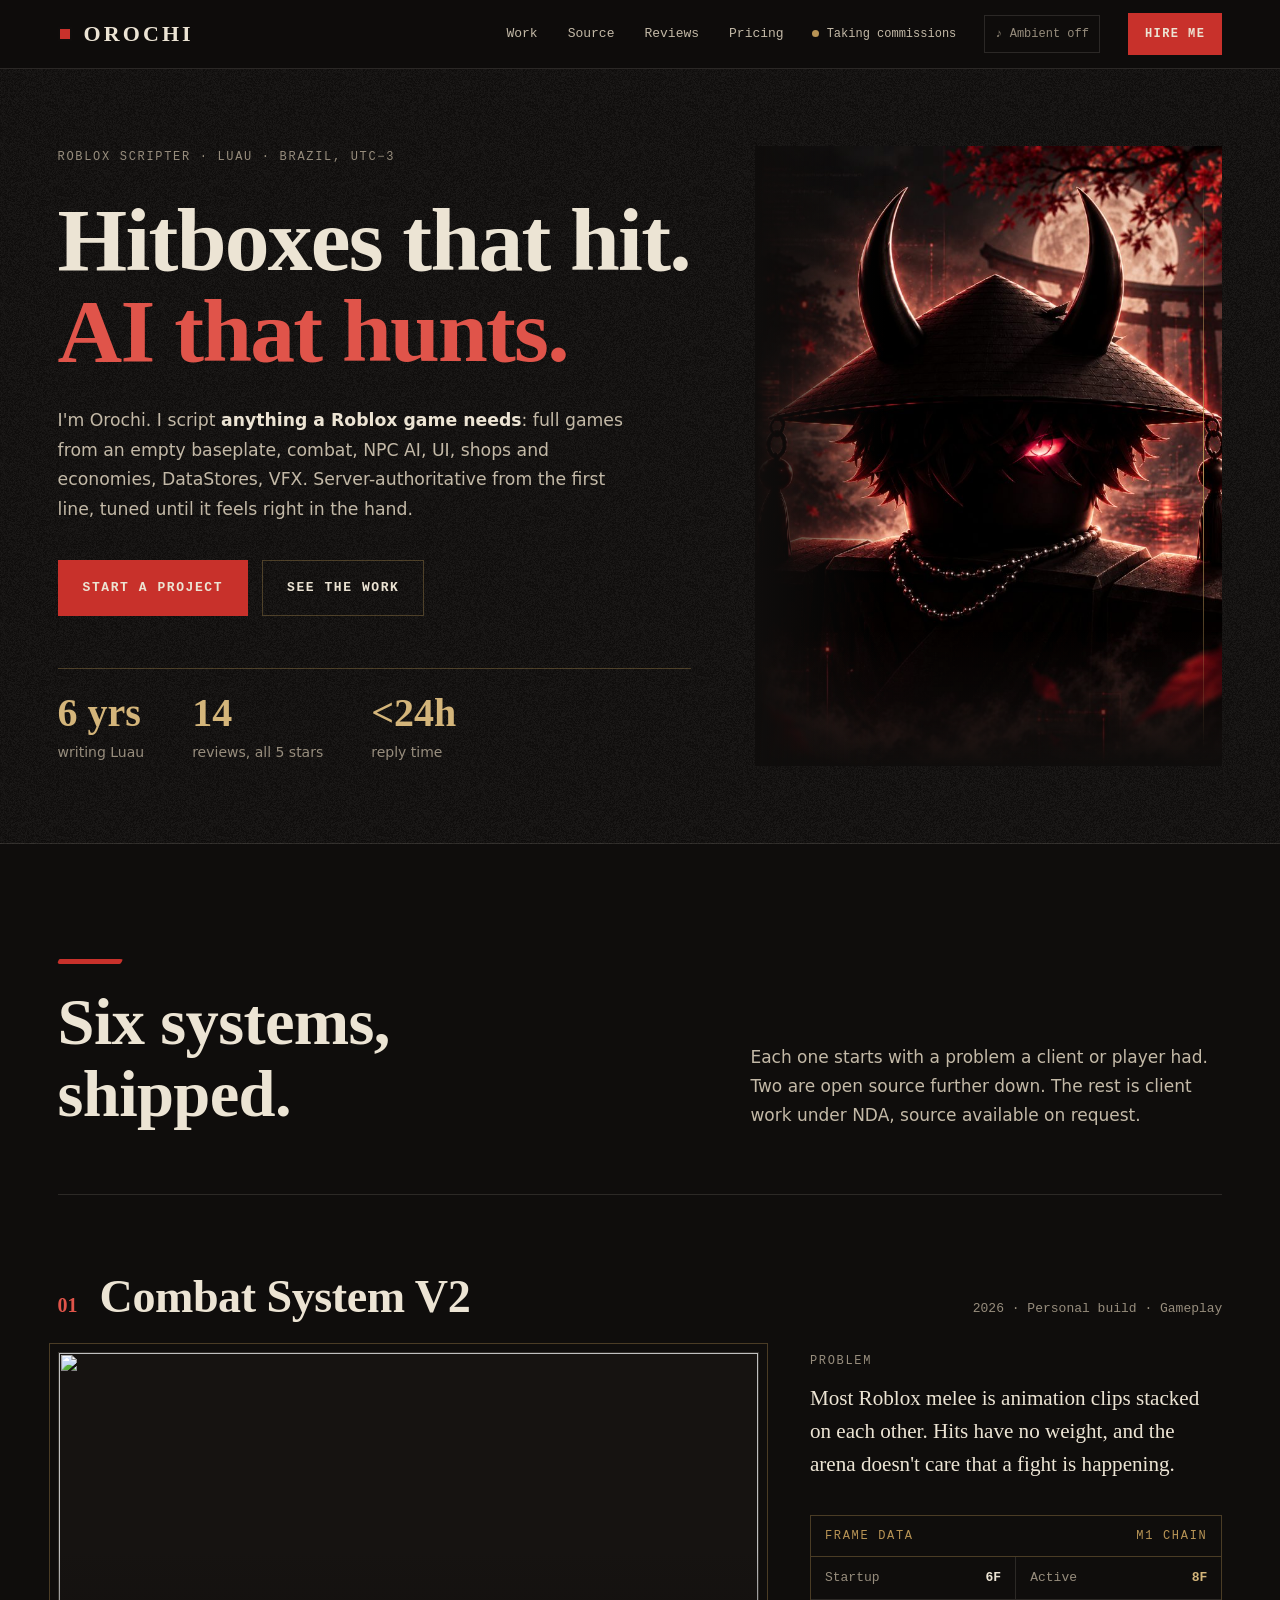
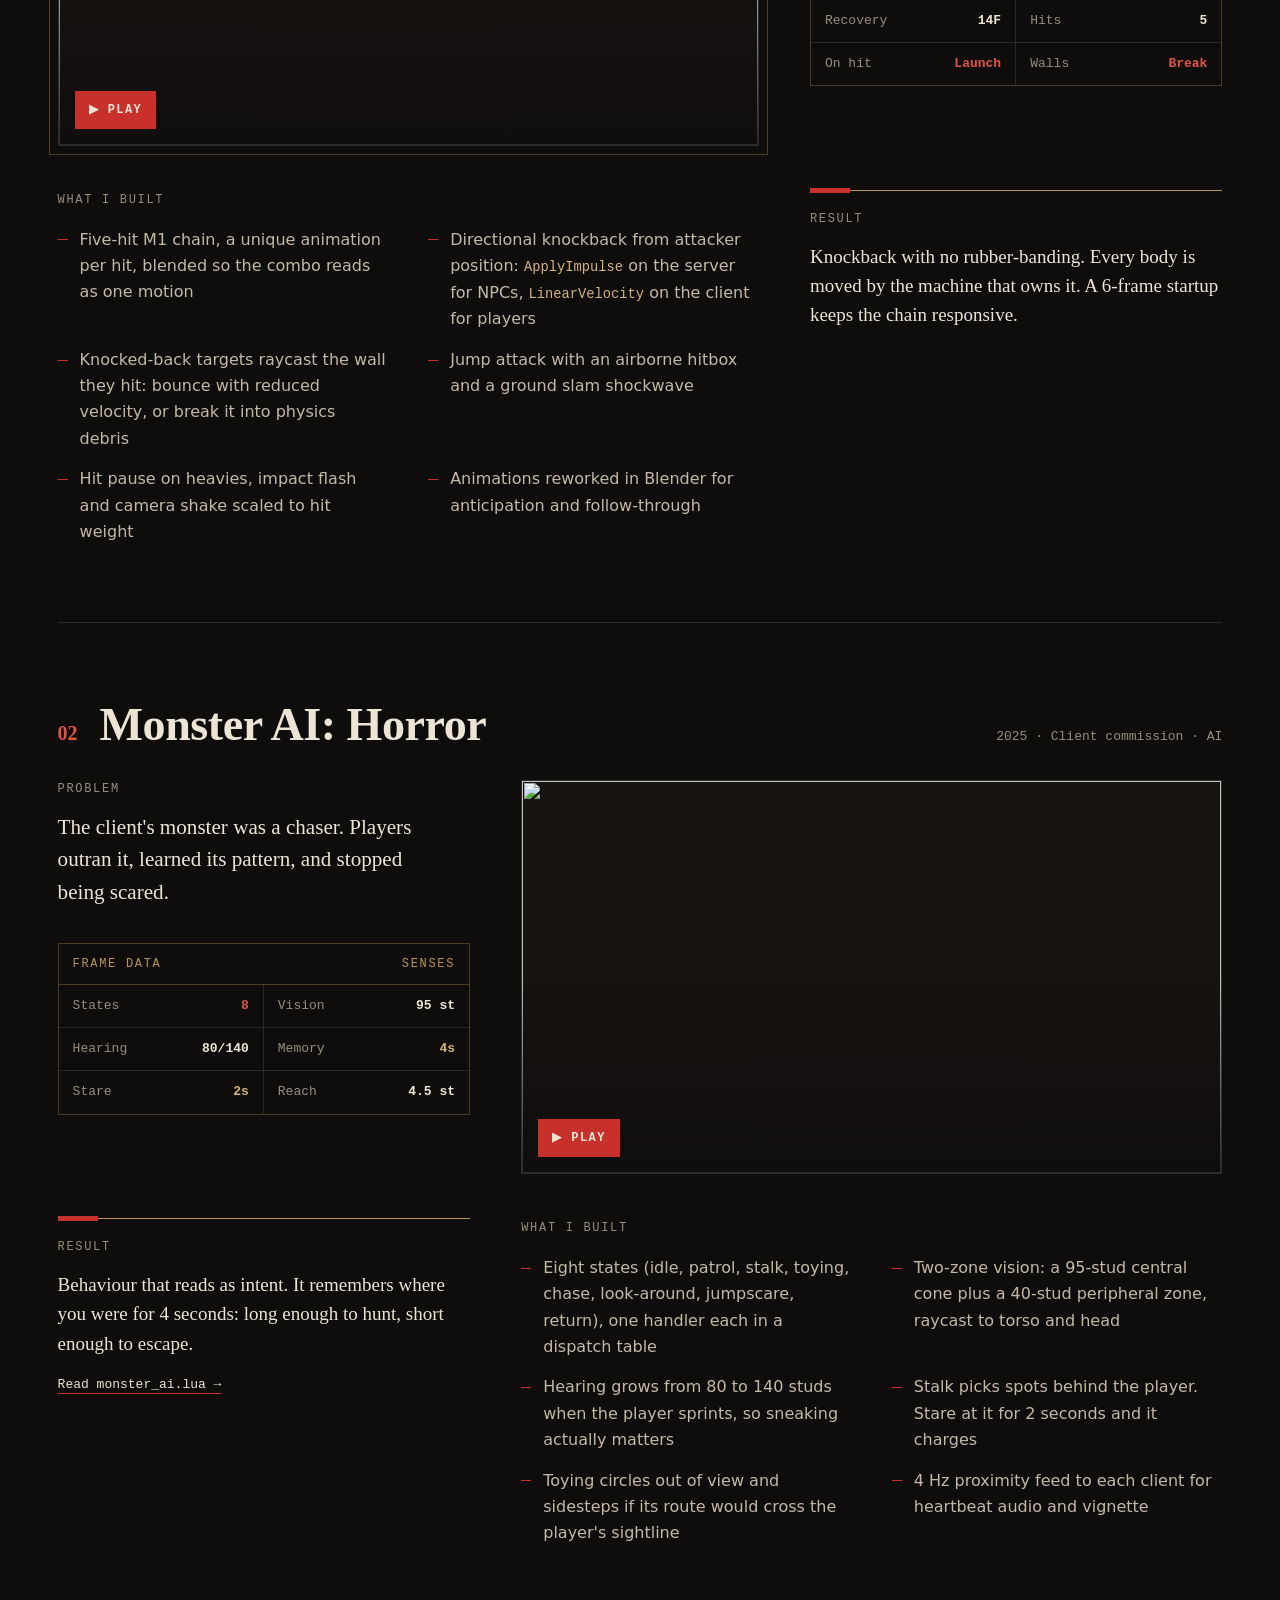
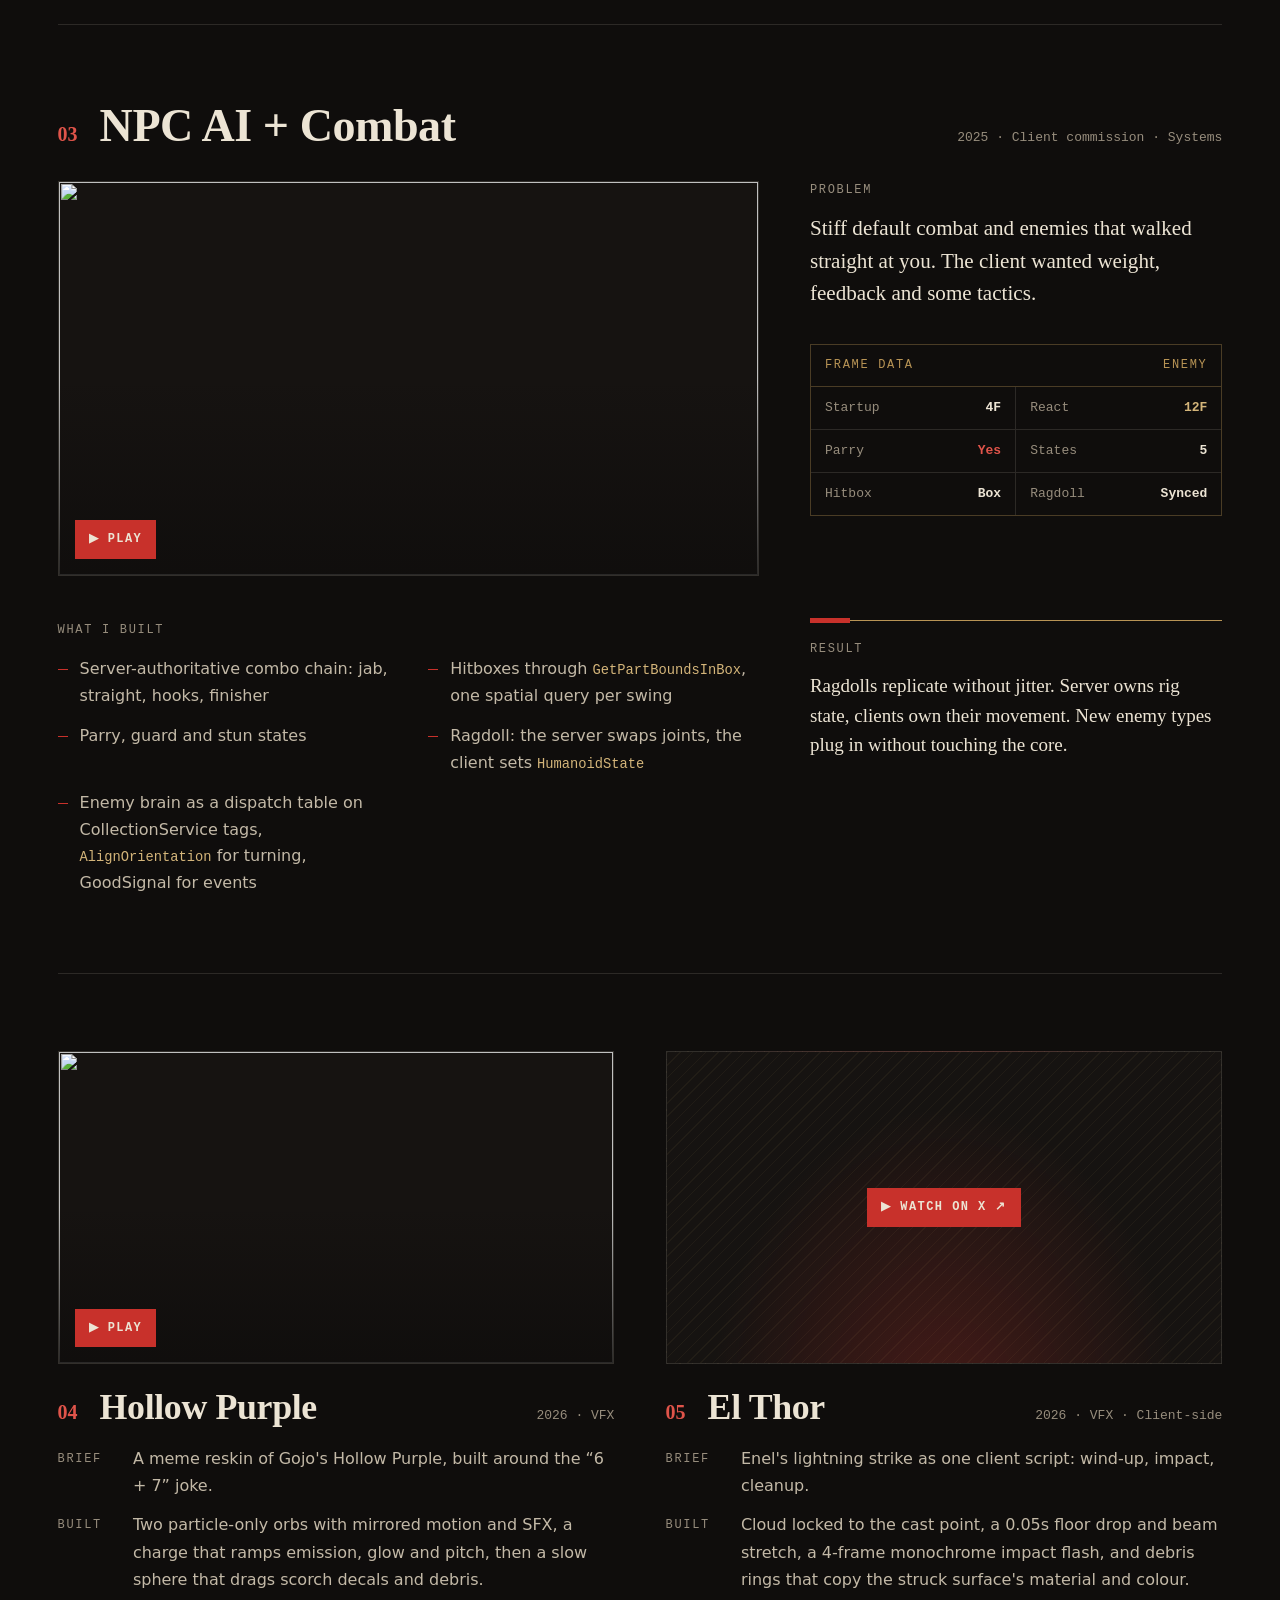
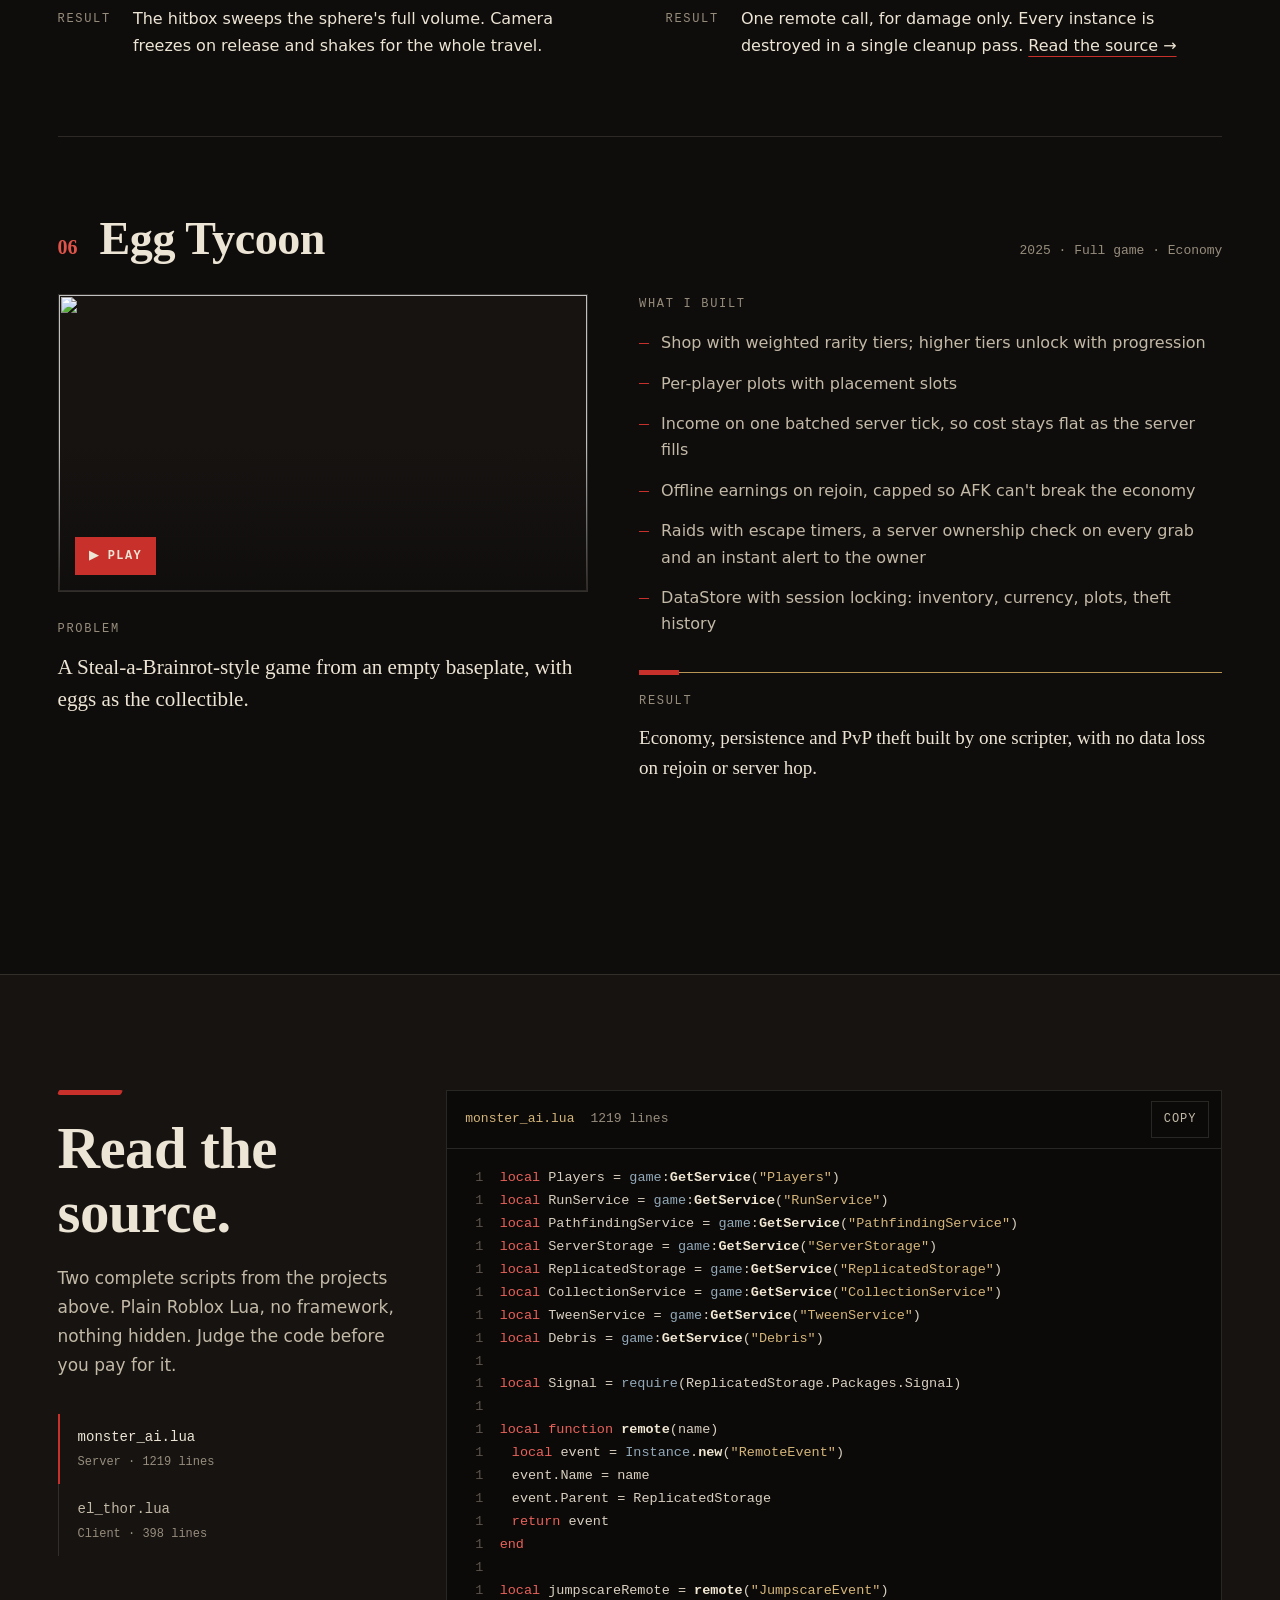
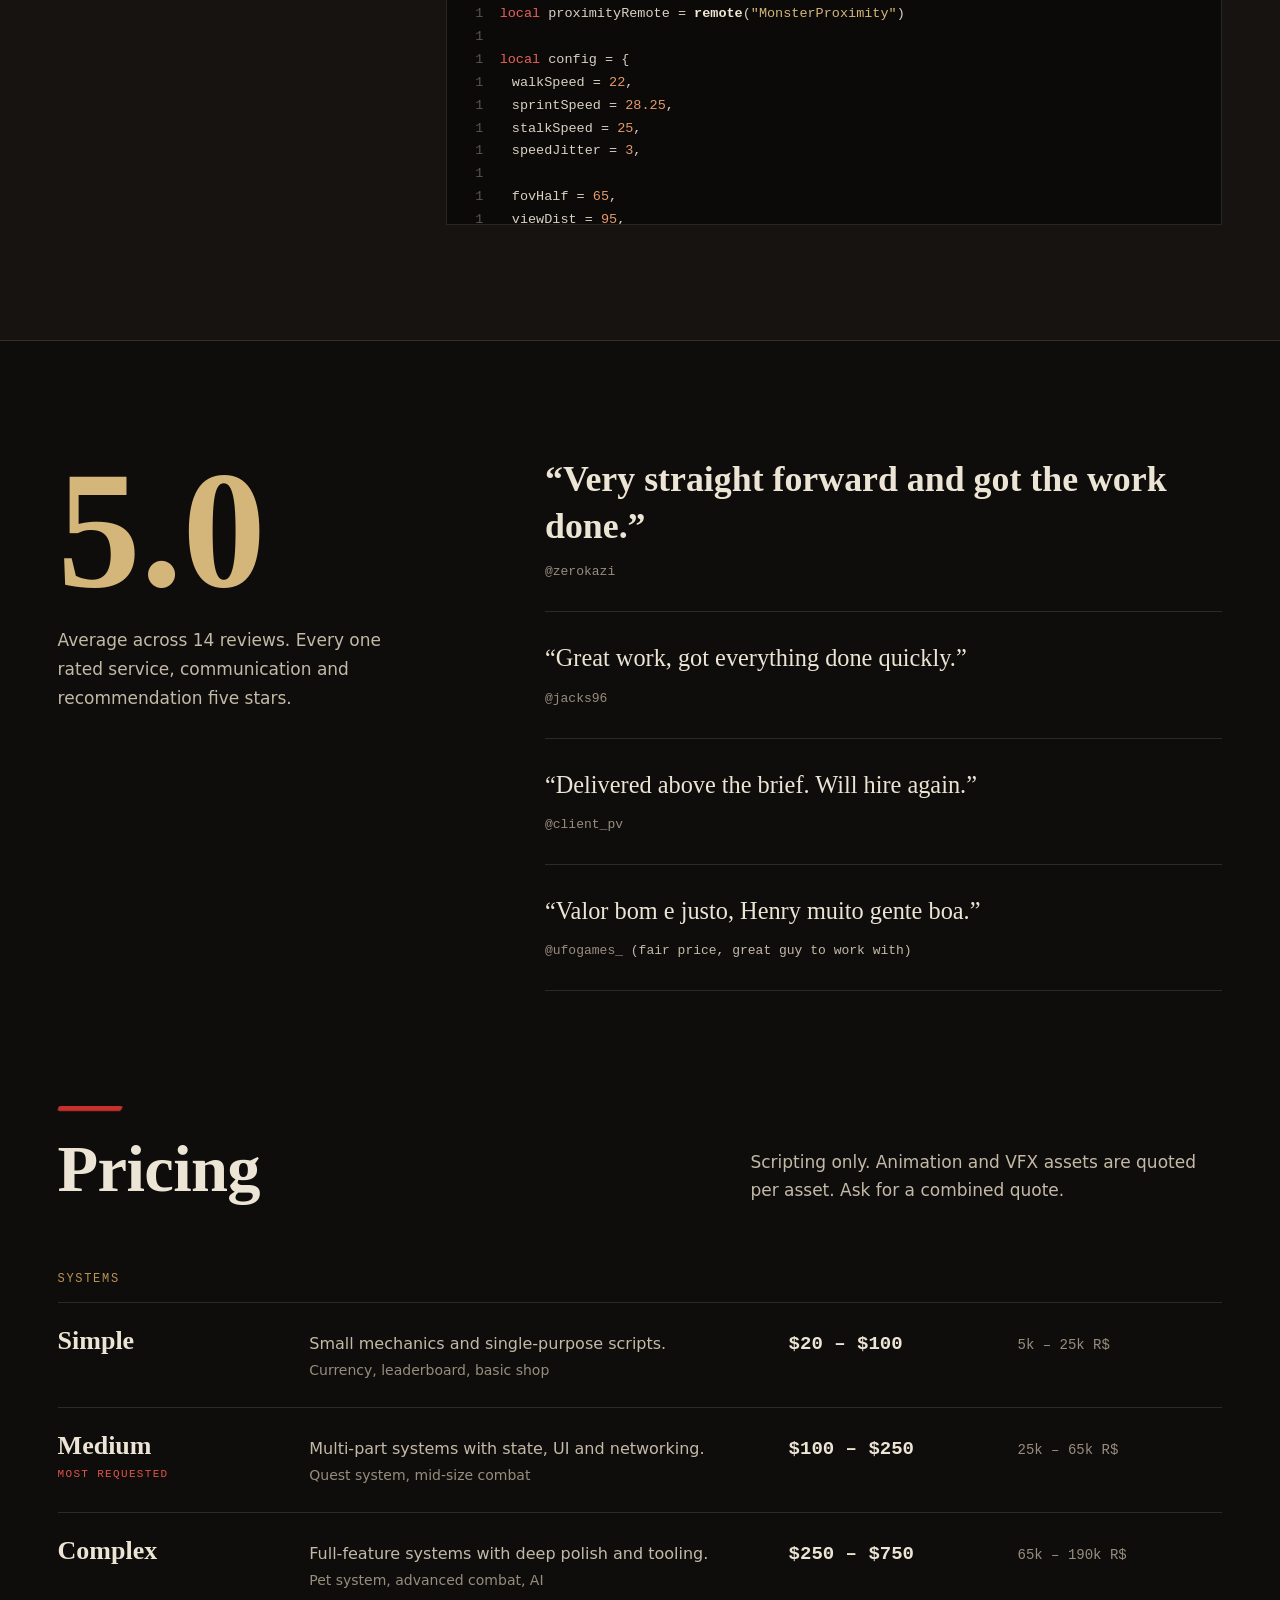
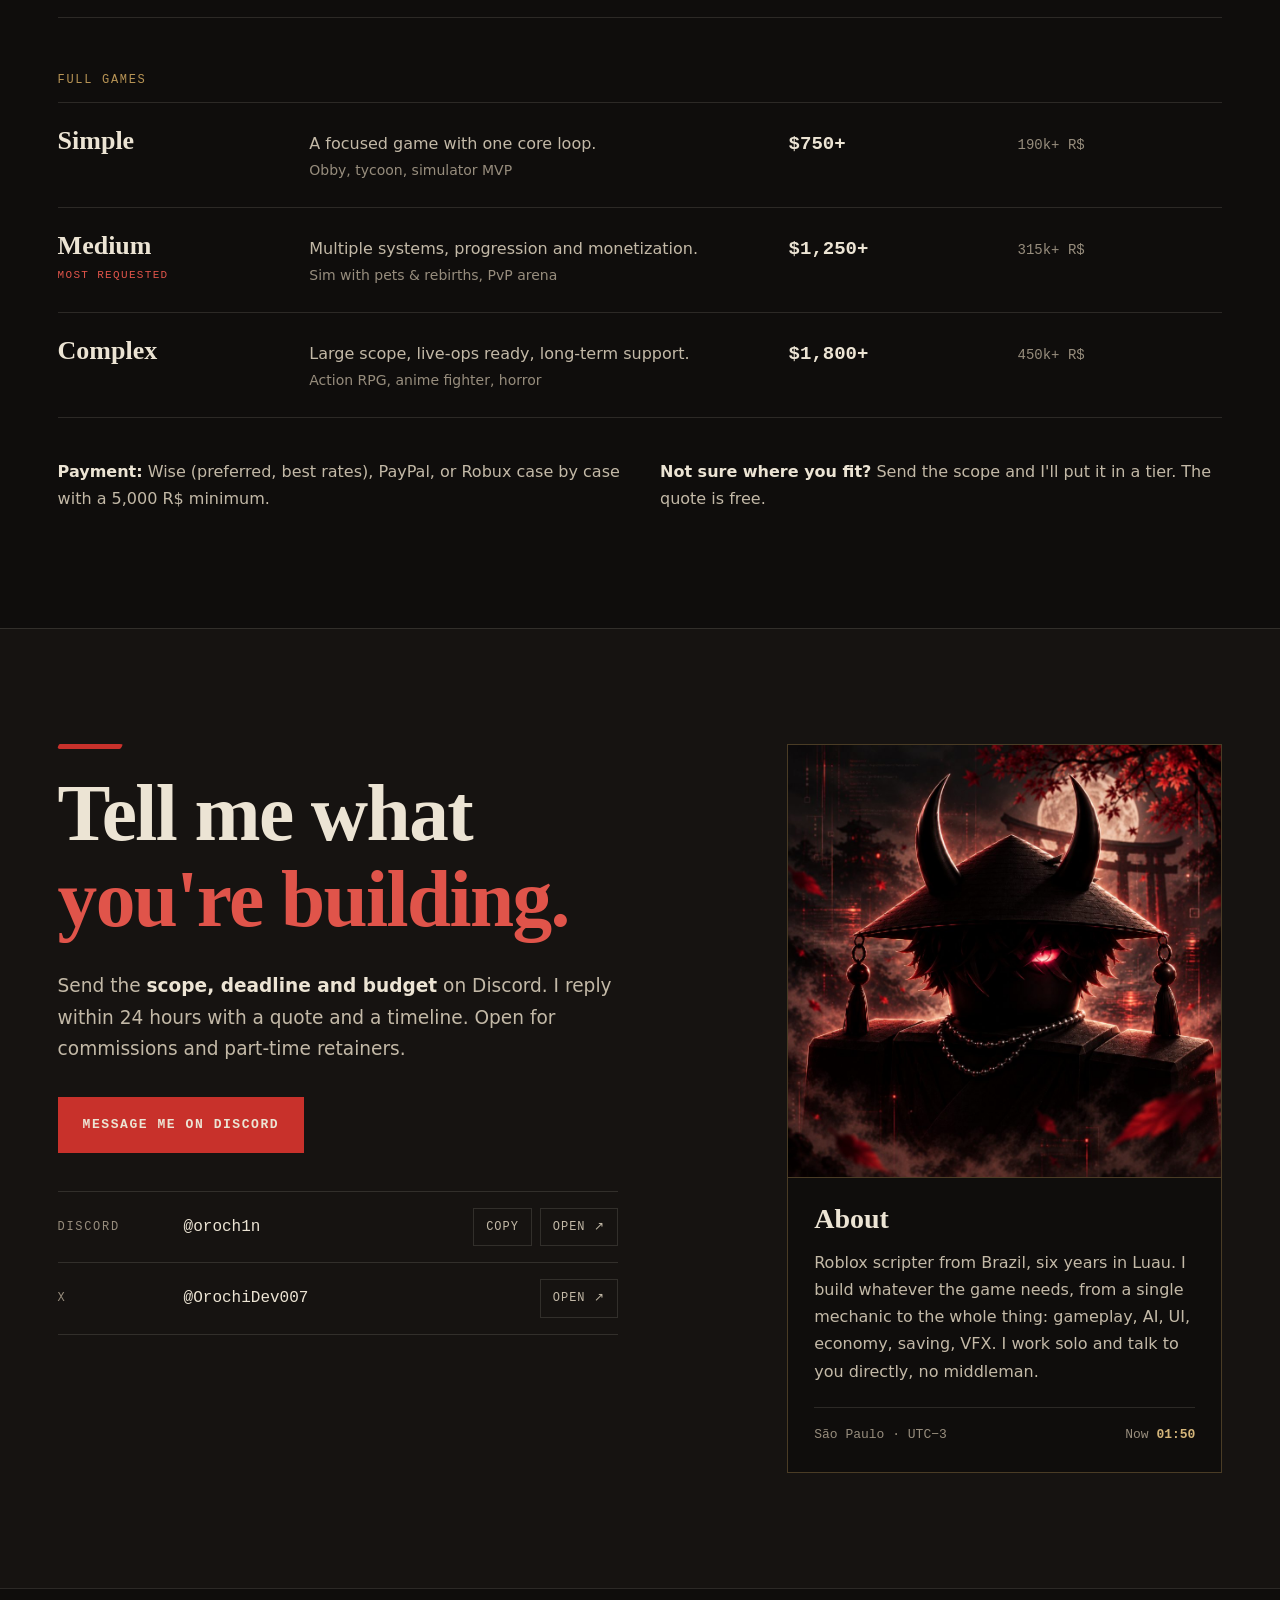
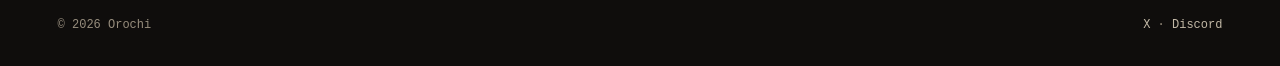
==== commit f41783ac: "Add files via upload" ====
--- a/index.html
+++ b/index.html
@@ -3,11 +3,11 @@
 <head>
 <meta charset="UTF-8">
 <meta name="viewport" content="width=device-width, initial-scale=1">
-<title>Orochi — Roblox combat, AI &amp; VFX scripter</title>
-<meta name="description" content="Roblox / Luau freelancer. Combat systems, NPC AI, VFX, ragdoll, hitboxes and game architecture. Replies within 24h.">
-<link rel="icon" href="site/img/favicon.svg" type="image/svg+xml">
-<link rel="icon" href="site/img/favicon-32.png" sizes="32x32" type="image/png">
-<link rel="apple-touch-icon" href="site/img/apple-touch-icon.png">
+<title>Orochi · Roblox scripter</title>
+<meta name="description" content="Roblox freelance scripter. Full games and any system you need: combat, AI, UI, economy, data, VFX. Replies within 24h.">
+<link rel="icon" href="site/img/favicon-32.png?v=2" sizes="32x32" type="image/png">
+<link rel="icon" href="site/img/favicon.svg?v=2" type="image/svg+xml">
+<link rel="apple-touch-icon" href="site/img/apple-touch-icon.png?v=2">
 <meta name="theme-color" content="#0f0d0c">
 <link rel="preconnect" href="https://fonts.googleapis.com">
 <link rel="preconnect" href="https://fonts.gstatic.com" crossorigin>
@@ -31,7 +31,7 @@
 <div>
 <span class="label">Roblox scripter · Luau · Brazil, UTC−3</span>
 <h1 class="display">Hitboxes that hit.<span>AI that hunts.</span></h1>
-<p class="hero-intro">I'm Orochi. I build <strong>combat systems, NPC AI, VFX, ragdolls and hitboxes</strong> for Roblox games — server-authoritative from the first line, tuned until it feels right in the hand.</p>
+<p class="hero-intro">I'm Orochi. I script <strong>anything a Roblox game needs</strong>: full games from an empty baseplate, combat, NPC AI, UI, shops and economies, DataStores, VFX. Server-authoritative from the first line, tuned until it feels right in the hand.</p>
 <div class="hero-actions"><a class="btn" href="#contact">Start a project</a><a class="btn ghost" href="#work">See the work</a></div>
 <div class="facts">
 <div><b>6 yrs</b><span>writing Luau</span></div>
@@ -39,7 +39,7 @@
 <div><b>&lt;24h</b><span>reply time</span></div>
 </div>
 </div>
-<div class="hero-art"><img src="site/img/ronin.jpg" alt="Orochi — ronin avatar with horned kasa under a red moon"></div>
+<div class="hero-art"><img src="site/img/ronin.jpg" alt="Orochi, ronin avatar with horned kasa under a red moon"></div>
 </div>
 </section>
 
@@ -47,7 +47,7 @@
 <div class="wrap">
 <div class="section-head">
 <div><span class="stroke"></span><h2 class="display">Six systems,<br>shipped.</h2></div>
-<p>Each one starts with a problem a client or player had. Two are open source further down — the rest is client work under NDA, source available on request.</p>
+<p>Each one starts with a problem a client or player had. Two are open source further down. The rest is client work under NDA, source available on request.</p>
 </div>
 
 <article class="case featured">
@@ -62,18 +62,18 @@
 <div class="case-detail">
 <div class="built"><h4 class="label">What I built</h4><ul>
 <li>Five-hit M1 chain, a unique animation per hit, blended so the combo reads as one motion</li>
-<li>Directional knockback from attacker position — <code>ApplyImpulse</code> on the server for NPCs, <code>LinearVelocity</code> on the client for players</li>
+<li>Directional knockback from attacker position: <code>ApplyImpulse</code> on the server for NPCs, <code>LinearVelocity</code> on the client for players</li>
 <li>Knocked-back targets raycast the wall they hit: bounce with reduced velocity, or break it into physics debris</li>
 <li>Jump attack with an airborne hitbox and a ground slam shockwave</li>
 <li>Hit pause on heavies, impact flash and camera shake scaled to hit weight</li>
 <li>Animations reworked in Blender for anticipation and follow-through</li>
 </ul></div>
-<div class="result"><h4 class="label">Result</h4><p>Knockback with no rubber-banding — every body is moved by the machine that owns it. A 6-frame startup keeps the chain responsive.</p></div>
+<div class="result"><h4 class="label">Result</h4><p>Knockback with no rubber-banding. Every body is moved by the machine that owns it. A 6-frame startup keeps the chain responsive.</p></div>
 </div>
 </article>
 
 <article class="case flip">
-<div class="case-head"><span class="case-num">02</span><h3 class="display case-title">Monster AI — Horror</h3><span class="case-meta">2025 · Client commission · AI</span></div>
+<div class="case-head"><span class="case-num">02</span><h3 class="display case-title">Monster AI: Horror</h3><span class="case-meta">2025 · Client commission · AI</span></div>
 <div class="case-grid">
 <div class="media"><div class="video" data-yt="8g1v6xCz8_I" data-title="Monster AI"><img alt=""><button class="play" type="button"><span>▶ Play</span></button></div></div>
 <div class="side">
@@ -83,14 +83,14 @@
 </div>
 <div class="case-detail">
 <div class="built"><h4 class="label">What I built</h4><ul>
-<li>Eight states — idle, patrol, stalk, toying, chase, look-around, jumpscare, return — one handler each in a dispatch table</li>
+<li>Eight states (idle, patrol, stalk, toying, chase, look-around, jumpscare, return), one handler each in a dispatch table</li>
 <li>Two-zone vision: a 95-stud central cone plus a 40-stud peripheral zone, raycast to torso and head</li>
 <li>Hearing grows from 80 to 140 studs when the player sprints, so sneaking actually matters</li>
 <li>Stalk picks spots behind the player. Stare at it for 2 seconds and it charges</li>
 <li>Toying circles out of view and sidesteps if its route would cross the player's sightline</li>
 <li>4 Hz proximity feed to each client for heartbeat audio and vignette</li>
 </ul></div>
-<div class="result"><h4 class="label">Result</h4><p>Behaviour that reads as intent. It remembers where you were for 4 seconds — long enough to hunt, short enough to escape.</p><a href="#source" data-open-file="monster_ai">Read monster_ai.lua →</a></div>
+<div class="result"><h4 class="label">Result</h4><p>Behaviour that reads as intent. It remembers where you were for 4 seconds: long enough to hunt, short enough to escape.</p><a href="#source" data-open-file="monster_ai">Read monster_ai.lua →</a></div>
 </div>
 </article>
 
@@ -106,12 +106,12 @@
 <div class="case-detail">
 <div class="built"><h4 class="label">What I built</h4><ul>
 <li>Server-authoritative combo chain: jab, straight, hooks, finisher</li>
-<li>Hitboxes through <code>GetPartBoundsInBox</code> — one spatial query per swing</li>
+<li>Hitboxes through <code>GetPartBoundsInBox</code>, one spatial query per swing</li>
 <li>Parry, guard and stun states</li>
 <li>Ragdoll: the server swaps joints, the client sets <code>HumanoidState</code></li>
 <li>Enemy brain as a dispatch table on CollectionService tags, <code>AlignOrientation</code> for turning, GoodSignal for events</li>
 </ul></div>
-<div class="result"><h4 class="label">Result</h4><p>Ragdolls replicate without jitter. Server owns rig state, clients own their movement — new enemy types plug in without touching the core.</p></div>
+<div class="result"><h4 class="label">Result</h4><p>Ragdolls replicate without jitter. Server owns rig state, clients own their movement. New enemy types plug in without touching the core.</p></div>
 </div>
 </article>
 
@@ -180,7 +180,7 @@
 <li><blockquote>“Very straight forward and got the work done.”</blockquote><cite>@zerokazi</cite></li>
 <li><blockquote>“Great work, got everything done quickly.”</blockquote><cite>@jacks96</cite></li>
 <li><blockquote>“Delivered above the brief. Will hire again.”</blockquote><cite>@client_pv</cite></li>
-<li><blockquote lang="pt">“Valor bom e justo, Henry muito gente boa.”</blockquote><cite>@ufogames_ <i>— fair price, great guy to work with</i></cite></li>
+<li><blockquote lang="pt">“Valor bom e justo, Henry muito gente boa.”</blockquote><cite>@ufogames_ <i>(fair price, great guy to work with)</i></cite></li>
 </ul>
 </div>
 </section>
@@ -189,7 +189,7 @@
 <div class="wrap">
 <div class="section-head">
 <div><span class="stroke"></span><h2 class="display">Pricing</h2></div>
-<p>Scripting only. Animation and VFX assets are quoted per asset — ask for a combined quote.</p>
+<p>Scripting only. Animation and VFX assets are quoted per asset. Ask for a combined quote.</p>
 </div>
 <div class="price-group"><span class="label">Systems</span>
 <div class="price-row"><h3>Simple</h3><p>Small mechanics and single-purpose scripts.<i>Currency, leaderboard, basic shop</i></p><span class="usd">$20 – $100</span><span class="rbx">5k – 25k R$</span></div>
@@ -203,7 +203,7 @@
 </div>
 <div class="price-notes">
 <p><strong>Payment:</strong> Wise (preferred, best rates), PayPal, or Robux case by case with a 5,000 R$ minimum.</p>
-<p><strong>Not sure where you fit?</strong> Send the scope and I'll put it in a tier — the quote is free.</p>
+<p><strong>Not sure where you fit?</strong> Send the scope and I'll put it in a tier. The quote is free.</p>
 </div>
 </div>
 </section>
@@ -223,7 +223,7 @@
 <div class="about-img"><img src="site/img/ronin.jpg" alt=""></div>
 <div class="about-body">
 <h3>About</h3>
-<p>Roblox scripter from Brazil, six years in Luau. I work on the systems where feel and networking have to be right at the same time: combat, AI, physics, VFX. I work solo and talk to you directly — no middleman.</p>
+<p>Roblox scripter from Brazil, six years in Luau. I build whatever the game needs, from a single mechanic to the whole thing: gameplay, AI, UI, economy, saving, VFX. I work solo and talk to you directly, no middleman.</p>
 <div class="clock"><span>São Paulo · UTC−3</span><span>Now <b data-clock>--:--</b></span></div>
 </div>
 </aside>
--- a/site/site.css
+++ b/site/site.css
@@ -0,0 +1,228 @@
+:root{--bg:#0f0d0c;--bg-2:#161311;--bg-3:#1d1916;--code:#0b0a09;--line:rgba(236,228,212,.13);--line-2:rgba(184,148,85,.35);--ink:#ece4d4;--dim:#c3b9a7;--mute:#978d7d;--red:#c8312b;--red-text:#e0544a;--gold:#b89455;--gold-2:#d4b57a;--serif:"Shippori Mincho",Georgia,serif;--body:"Zen Kaku Gothic New",system-ui,sans-serif;--mono:"JetBrains Mono",ui-monospace,monospace;--pad:clamp(20px,4.5vw,64px);--max:1320px}
+*{box-sizing:border-box;margin:0;padding:0}
+html{scroll-behavior:smooth;scroll-padding-top:80px}
+body{background:var(--bg);color:var(--ink);font-family:var(--body);font-size:17px;line-height:1.7;-webkit-font-smoothing:antialiased;overflow-x:hidden}
+.hero,.contact,.source{background-image:url("img/grain.png")}
+a{color:var(--ink);text-decoration:underline;text-decoration-color:var(--red);text-decoration-thickness:1px;text-underline-offset:5px}
+a:hover{color:var(--gold-2)}
+::selection{background:var(--red);color:var(--ink)}
+img{display:block;max-width:100%}
+button{font:inherit;color:inherit;background:none;border:0;cursor:pointer}
+:focus-visible{outline:2px solid var(--gold-2);outline-offset:3px}
+.wrap{max-width:var(--max);margin:0 auto;padding:0 var(--pad)}
+.label{font-family:var(--mono);font-size:12px;font-weight:500;letter-spacing:.14em;text-transform:uppercase;color:var(--mute)}
+.display{font-family:var(--serif);font-weight:700;line-height:1.08;letter-spacing:-.01em}
+p{text-wrap:pretty}
+.stroke{display:block;width:64px;height:5px;background:var(--red);border-radius:1px 3px 2px 4px/3px 1px 4px 2px;transform:skewX(-18deg);margin-bottom:22px}
+
+.btn{display:inline-flex;align-items:center;gap:12px;font-family:var(--mono);font-size:13px;font-weight:700;letter-spacing:.12em;text-transform:uppercase;text-decoration:none;padding:16px 24px;background:var(--red);color:var(--ink);border:1px solid var(--red);transition:background .15s,border-color .15s}
+.btn:hover{background:#dc3d35;border-color:#dc3d35;color:#fff}
+.btn.ghost{background:transparent;color:var(--ink);border-color:var(--line-2)}
+.btn.ghost:hover{border-color:var(--gold-2);color:var(--gold-2);background:transparent}
+.btn.small{padding:10px 16px;font-size:12px}
+
+.nav{position:sticky;top:0;z-index:50;background:rgba(15,13,12,.96);border-bottom:1px solid var(--line)}
+.nav .wrap{display:flex;align-items:center;gap:28px;height:68px}
+.logo{display:flex;align-items:center;gap:12px;font-family:var(--serif);font-weight:800;font-size:22px;letter-spacing:.14em;text-decoration:none;color:var(--ink)}
+.logo::before{content:"";width:14px;height:14px;background:var(--red);box-shadow:inset 0 0 0 2px var(--bg),inset 0 0 0 3px var(--red)}
+.logo:hover{color:var(--ink)}
+.nav-links{display:flex;gap:30px;margin-left:auto}
+.nav-links a{font-family:var(--mono);font-size:13px;color:var(--dim);text-decoration:none}
+.nav-links a:hover{color:var(--gold-2)}
+.status{display:flex;align-items:center;gap:8px;font-family:var(--mono);font-size:12px;color:var(--dim)}
+.status::before{content:"";width:7px;height:7px;border-radius:50%;background:var(--gold)}
+.music-btn{font-family:var(--mono);font-size:12px;color:var(--mute);padding:8px 10px;border:1px solid var(--line)}
+.music-btn[aria-pressed="true"]{color:var(--gold-2);border-color:var(--gold)}
+
+.hero{position:relative;overflow:hidden;border-bottom:1px solid var(--line)}
+.hero .wrap{display:grid;grid-template-columns:minmax(0,1.15fr) minmax(0,.85fr);gap:clamp(32px,5vw,80px);align-items:center;min-height:min(86vh,860px);padding-top:clamp(40px,6vw,80px);padding-bottom:clamp(40px,6vw,80px)}
+.hero .label{display:block;margin-bottom:26px}
+.hero h1{font-size:clamp(50px,7vw,108px);font-weight:800;line-height:1.02;letter-spacing:-.02em}
+.hero h1 span{display:block;color:var(--red-text)}
+.hero-intro{margin-top:30px;max-width:33em;font-size:clamp(17px,1.35vw,19px);color:var(--dim)}
+.hero-intro strong{color:var(--ink);font-weight:700}
+.hero-actions{display:flex;flex-wrap:wrap;gap:14px;margin-top:36px}
+.facts{display:flex;flex-wrap:wrap;gap:14px 48px;margin-top:52px;padding-top:24px;border-top:1px solid var(--line-2)}
+.facts div{display:flex;flex-direction:column}
+.facts b{font-family:var(--serif);font-weight:800;font-size:40px;line-height:1;color:var(--gold-2)}
+.facts span{font-size:14px;color:var(--mute);margin-top:8px}
+.hero-art{position:relative;align-self:stretch;min-height:420px}
+.hero-art img{position:absolute;inset:0;width:100%;height:100%;object-fit:cover;object-position:52% 38%}
+.hero-art::before{content:"";position:absolute;inset:0;z-index:1;background:linear-gradient(90deg,var(--bg) 0%,transparent 28%),linear-gradient(0deg,var(--bg) 0%,transparent 22%)}
+.hero-art::after{content:"";position:absolute;inset:18px 18px 18px auto;width:1px;z-index:2;background:linear-gradient(transparent,var(--gold),transparent)}
+
+.video{position:relative;aspect-ratio:16/9;background:var(--bg-2);overflow:hidden;border:1px solid var(--line)}
+.video img{width:100%;height:100%;object-fit:cover}
+.video iframe{position:absolute;inset:0;width:100%;height:100%;border:0}
+.video .play{position:absolute;inset:0;display:flex;align-items:flex-end;padding:16px;background:linear-gradient(to top,rgba(15,13,12,.85),transparent 50%);text-decoration:none}
+.video .play span{font-family:var(--mono);font-size:12px;font-weight:700;letter-spacing:.12em;text-transform:uppercase;background:var(--red);color:var(--ink);padding:9px 14px;transition:background .15s}
+.video .play:hover span{background:#dc3d35}
+.video.stub{background:radial-gradient(ellipse at 50% 120%,rgba(200,49,43,.28),transparent 60%),repeating-linear-gradient(135deg,rgba(184,148,85,.07) 0 1px,transparent 1px 9px),var(--bg-2)}
+.video.stub .play{align-items:center;justify-content:center;background:none}
+.featured .video{outline:1px solid var(--line-2);outline-offset:8px}
+
+.section{padding:clamp(72px,9vw,136px) 0}
+.section-head{display:grid;grid-template-columns:minmax(0,1.4fr) minmax(0,1fr);gap:32px;align-items:end;margin-bottom:clamp(40px,5vw,64px)}
+.section-head h2{font-size:clamp(40px,5.2vw,78px)}
+.section-head p{color:var(--dim);max-width:36em}
+
+.case{padding:clamp(48px,6vw,88px) 0;border-top:1px solid var(--line)}
+.case-head{display:flex;flex-wrap:wrap;align-items:baseline;gap:8px 22px;margin-bottom:30px}
+.case-num{font-family:var(--serif);font-size:20px;font-weight:700;color:var(--red-text)}
+.case-title{font-size:clamp(30px,3.6vw,52px)}
+.case-meta{margin-left:auto;font-family:var(--mono);font-size:13px;color:var(--mute)}
+.case-grid{display:grid;grid-template-columns:minmax(0,1.7fr) minmax(0,1fr);gap:clamp(28px,4vw,56px)}
+.case.flip .case-grid{grid-template-columns:minmax(0,1fr) minmax(0,1.7fr)}
+.case.flip .media{order:2}
+.problem{font-family:var(--serif);font-weight:500;font-size:clamp(19px,1.65vw,23px);line-height:1.55;color:var(--ink)}
+.problem .label{display:block;margin-bottom:12px;font-family:var(--mono);font-weight:500}
+.side{display:flex;flex-direction:column;gap:34px}
+.frames{border:1px solid var(--line-2);font-family:var(--mono);font-size:13px}
+.frames-head{display:flex;justify-content:space-between;padding:10px 14px;border-bottom:1px solid var(--line-2);color:var(--gold)}
+.frames dl{display:grid;grid-template-columns:1fr 1fr}
+.frames dl div{display:flex;justify-content:space-between;gap:8px;padding:10px 14px;border-bottom:1px solid var(--line)}
+.frames dl div:nth-child(odd){border-right:1px solid var(--line)}
+.frames dl div:nth-last-child(-n+2){border-bottom:0}
+.frames dt{color:var(--mute)}
+.frames dd{color:var(--ink);font-weight:700;text-align:right}
+.frames dd.hot{color:var(--red-text)}
+.frames dd.warn{color:var(--gold-2)}
+.case-detail{display:grid;grid-template-columns:minmax(0,1.7fr) minmax(0,1fr);gap:clamp(28px,4vw,56px);margin-top:44px}
+.case.flip .case-detail{grid-template-columns:minmax(0,1fr) minmax(0,1.7fr)}
+.case.flip .built{order:2}
+.built ul{list-style:none;display:grid;grid-template-columns:repeat(auto-fit,minmax(min(100%,300px),1fr));gap:14px 40px;margin-top:16px}
+.built li{position:relative;padding-left:22px;color:var(--dim);font-size:16px;line-height:1.65}
+.built li::before{content:"";position:absolute;left:0;top:.8em;width:10px;height:1px;background:var(--red)}
+.built code,.mini code{font-family:var(--mono);font-size:.86em;color:var(--gold-2)}
+.result{border-top:1px solid var(--gold);padding-top:18px;align-self:start;position:relative}
+.result::before{content:"";position:absolute;top:-3px;left:0;width:40px;height:5px;background:var(--red)}
+.result p{margin-top:12px;font-family:var(--serif);font-weight:500;font-size:19px;line-height:1.55}
+.result a{font-family:var(--mono);font-size:13px;display:inline-block;margin-top:16px}
+
+.pair{display:grid;grid-template-columns:minmax(0,1fr) minmax(0,1fr);gap:clamp(28px,4vw,64px);padding:clamp(48px,6vw,88px) 0;border-top:1px solid var(--line)}
+.mini .case-head{margin:24px 0 16px}
+.mini .case-title{font-size:clamp(28px,2.8vw,40px)}
+.mini dl{display:grid;grid-template-columns:auto 1fr;gap:12px 22px}
+.mini dt{padding-top:4px}
+.mini dd{color:var(--dim);font-size:16px}
+.mini dd.res{color:var(--ink)}
+
+.wide .case-grid{grid-template-columns:minmax(0,1fr) minmax(0,1.1fr);align-items:start}
+.wide .built ul{grid-template-columns:1fr}
+.wide .result{margin-top:34px}
+
+.source{background:var(--bg-2);border-top:1px solid var(--line);border-bottom:1px solid var(--line)}
+.source-grid{display:grid;grid-template-columns:minmax(0,1fr) minmax(0,2.3fr);gap:clamp(28px,4vw,56px);align-items:start}
+.source-copy{position:sticky;top:100px}
+.source-copy h2{font-size:clamp(40px,4.6vw,68px)}
+.source-copy p{color:var(--dim);margin-top:20px}
+.tabs{display:flex;flex-direction:column;gap:2px;margin-top:34px;border-left:1px solid var(--line)}
+.tab{text-align:left;padding:12px 18px;margin-left:-1px;border-left:2px solid transparent;font-family:var(--mono);font-size:14px;color:var(--dim)}
+.tab small{display:block;font-size:12px;color:var(--mute);margin-top:2px}
+.tab[aria-selected="true"]{border-left-color:var(--red);color:var(--ink)}
+.tab:hover{color:var(--ink)}
+.code{background:var(--code);border:1px solid var(--line);min-width:0}
+.code-head{display:flex;align-items:center;gap:16px;padding:10px 12px 10px 18px;border-bottom:1px solid var(--line);font-family:var(--mono);font-size:13px}
+.code-head .file{color:var(--gold-2)}
+.code-head .meta{color:var(--mute)}
+.code-head button{margin-left:auto;font-family:var(--mono);font-size:12px;letter-spacing:.08em;text-transform:uppercase;padding:7px 12px;border:1px solid var(--line);color:var(--dim)}
+.code-head button:hover{border-color:var(--gold);color:var(--gold-2)}
+.code pre{contain:content;margin:0;max-height:min(720px,75vh);overflow:auto;padding:18px 0;font-family:var(--mono);font-size:13.5px;line-height:1.7;color:#d9d0c1;tab-size:4;counter-reset:ln}
+.code pre .l{display:block;padding:0 24px 0 0;white-space:pre}
+.code pre .l::before{counter-increment:ln;content:counter(ln);display:inline-block;width:4.5ch;margin-right:2ch;text-align:right;color:#5b534a;user-select:none}
+.tk-k{color:#e8625a}.tk-s{color:#d4b57a}.tk-n{color:#e59a6c}.tk-f{color:#f1e7d3;font-weight:700}.tk-b{color:#c98f86}.tk-t{color:#93a9b8}
+
+.reviews-grid{display:grid;grid-template-columns:minmax(0,1fr) minmax(0,1.6fr);gap:clamp(32px,5vw,88px);align-items:start}
+.score b{display:block;font-family:var(--serif);font-weight:800;font-size:clamp(110px,13vw,184px);line-height:.9;color:var(--gold-2)}
+.score p{margin-top:20px;color:var(--dim);max-width:22em}
+.quotes{list-style:none}
+.quotes li{padding:28px 0;border-bottom:1px solid var(--line)}
+.quotes li:first-child{padding-top:0}
+.quotes blockquote{font-family:var(--serif);font-weight:500;font-size:clamp(20px,1.9vw,25px);line-height:1.45;color:var(--ink)}
+.quotes li:first-child blockquote{font-weight:700;font-size:clamp(28px,2.8vw,38px);line-height:1.3}
+.quotes cite{display:block;margin-top:12px;font-style:normal;font-family:var(--mono);font-size:13px;color:var(--mute)}
+.quotes cite i{font-style:normal;color:var(--dim)}
+
+.price-group{margin-top:52px}
+.price-group:first-of-type{margin-top:0}
+.price-group>.label{display:block;padding-bottom:12px;color:var(--gold)}
+.price-row{display:grid;grid-template-columns:minmax(0,1fr) minmax(0,2fr) minmax(0,.9fr) minmax(0,.9fr);gap:24px;align-items:baseline;padding:24px 0;border-top:1px solid var(--line)}
+.price-row:last-child{border-bottom:1px solid var(--line)}
+.price-row h3{font-family:var(--serif);font-weight:700;font-size:26px;line-height:1.1}
+.price-row h3 small{display:block;font-family:var(--mono);font-weight:500;font-size:11px;letter-spacing:.12em;text-transform:uppercase;color:var(--red-text);margin-top:8px}
+.price-row p{color:var(--dim);font-size:16px}
+.price-row p i{font-style:normal;color:var(--mute);display:block;font-size:14px;margin-top:2px}
+.price-row .usd{font-family:var(--mono);font-size:19px;font-weight:700;color:var(--ink)}
+.price-row .rbx{font-family:var(--mono);font-size:14px;color:var(--mute)}
+.price-notes{display:grid;grid-template-columns:minmax(0,1fr) minmax(0,1fr);gap:40px;margin-top:40px}
+.price-notes p{color:var(--dim);font-size:16px}
+.price-notes strong{color:var(--ink);font-weight:700}
+
+.contact{position:relative;background:var(--bg-2);border-top:1px solid var(--line);overflow:hidden}
+.contact-grid{display:grid;grid-template-columns:minmax(0,1.5fr) minmax(0,1fr);gap:clamp(40px,6vw,96px);align-items:start}
+.contact h2{font-size:clamp(46px,6.2vw,96px);font-weight:800;letter-spacing:-.02em}
+.contact h2 span{display:block;color:var(--red-text)}
+.contact-lead{margin-top:28px;font-size:clamp(18px,1.45vw,20px);color:var(--dim);max-width:30em}
+.contact-lead strong{color:var(--ink);font-weight:700}
+.channels{margin-top:38px;display:flex;flex-direction:column;border-top:1px solid var(--line);max-width:560px}
+.channel{display:grid;grid-template-columns:110px minmax(0,1fr) auto;gap:16px;align-items:center;padding:16px 0;border-bottom:1px solid var(--line)}
+.channel .v{font-family:var(--mono);font-size:16px;color:var(--ink)}
+.channel .acts{display:flex;gap:8px}
+.channel .acts a,.channel .acts button{font-family:var(--mono);font-size:12px;letter-spacing:.08em;text-transform:uppercase;text-decoration:none;padding:8px 12px;border:1px solid var(--line);color:var(--dim)}
+.channel .acts a:hover,.channel .acts button:hover{border-color:var(--gold);color:var(--gold-2)}
+.about{border:1px solid var(--line-2);background:var(--bg)}
+.about-img{position:relative;aspect-ratio:1/1;overflow:hidden;border-bottom:1px solid var(--line-2)}
+.about-img img{width:100%;height:100%;object-fit:cover;object-position:50% 30%}
+.about-body{padding:26px}
+.about-body h3{font-family:var(--serif);font-weight:700;font-size:28px;line-height:1.1}
+.about-body p{margin-top:14px;color:var(--dim);font-size:16px}
+.clock{display:flex;justify-content:space-between;gap:12px;margin-top:22px;padding-top:16px;border-top:1px solid var(--line);font-family:var(--mono);font-size:13px;color:var(--mute)}
+.clock b{color:var(--gold-2);font-weight:700;font-variant-numeric:tabular-nums}
+
+footer{border-top:1px solid var(--line);background:var(--bg)}
+footer .wrap{display:flex;flex-wrap:wrap;justify-content:space-between;gap:12px;padding-top:26px;padding-bottom:26px;font-family:var(--mono);font-size:12px;color:var(--mute)}
+footer a{color:var(--dim);text-decoration:none}
+
+.toast{position:fixed;left:50%;bottom:28px;transform:translate(-50%,16px);background:var(--ink);color:var(--bg);font-family:var(--mono);font-size:13px;font-weight:700;padding:10px 16px;border-left:4px solid var(--red);opacity:0;pointer-events:none;transition:.18s;z-index:100}
+.toast.show{opacity:1;transform:translate(-50%,0)}
+
+@media (max-width:1000px){
+.nav-links,.status{display:none}
+.music-btn{margin-left:auto}
+.hero .wrap{min-height:0}
+.hero-art{order:-1;min-height:0;height:clamp(220px,42vw,380px);margin:0 calc(var(--pad)*-1)}
+.hero-art::before{background:linear-gradient(0deg,var(--bg) 0%,transparent 45%)}
+.hero-art::after{display:none}
+.hero .wrap,.section-head,.case-grid,.case.flip .case-grid,.case-detail,.case.flip .case-detail,.wide .case-grid,.pair,.source-grid,.reviews-grid,.contact-grid,.price-notes{grid-template-columns:minmax(0,1fr)}
+.hero .wrap{padding-top:0;gap:8px}
+.case.flip .media,.case.flip .built{order:0}
+.source-copy{position:static}
+.tabs{flex-direction:row;border-left:0;border-bottom:1px solid var(--line);overflow-x:auto;overflow-y:hidden;scrollbar-width:none}
+.tab{border-left:0;border-bottom:2px solid transparent;margin:0 0 -1px}
+.tab[aria-selected="true"]{border-bottom-color:var(--red)}
+.case-meta{margin-left:0;width:100%}
+}
+@media (max-width:680px){
+body{font-size:16px}
+.nav .wrap{gap:12px}
+.logo{font-size:19px;letter-spacing:.1em}
+.nav .btn.small{padding:9px 12px}
+.hero h1{font-size:clamp(38px,11.2vw,54px)}
+.hero-actions .btn,.contact .btn{flex:1 1 100%;width:100%;justify-content:center}
+.facts{gap:14px 30px;margin-top:40px}
+.facts b{font-size:32px}
+.contact h2{font-size:clamp(36px,10.6vw,50px)}
+.section-head h2,.source-copy h2{font-size:clamp(34px,10vw,48px)}
+.featured .video{outline-offset:5px}
+.price-row{grid-template-columns:minmax(0,1fr) auto;gap:6px 16px}
+.price-row p{grid-column:1/-1;order:3}
+.price-row .rbx{grid-column:2;text-align:right}
+.price-row .usd{text-align:right}
+.channel{grid-template-columns:minmax(0,1fr) auto;padding:14px 0}
+.channel .label{grid-column:1/-1}
+.frames{font-size:12px}
+.code pre{font-size:12.5px}
+.code pre .l::before{width:3.5ch;margin-right:1.5ch}
+.quotes li:first-child blockquote{font-size:25px}
+}
+@media (prefers-reduced-motion:reduce){*{transition:none!important;scroll-behavior:auto!important}}
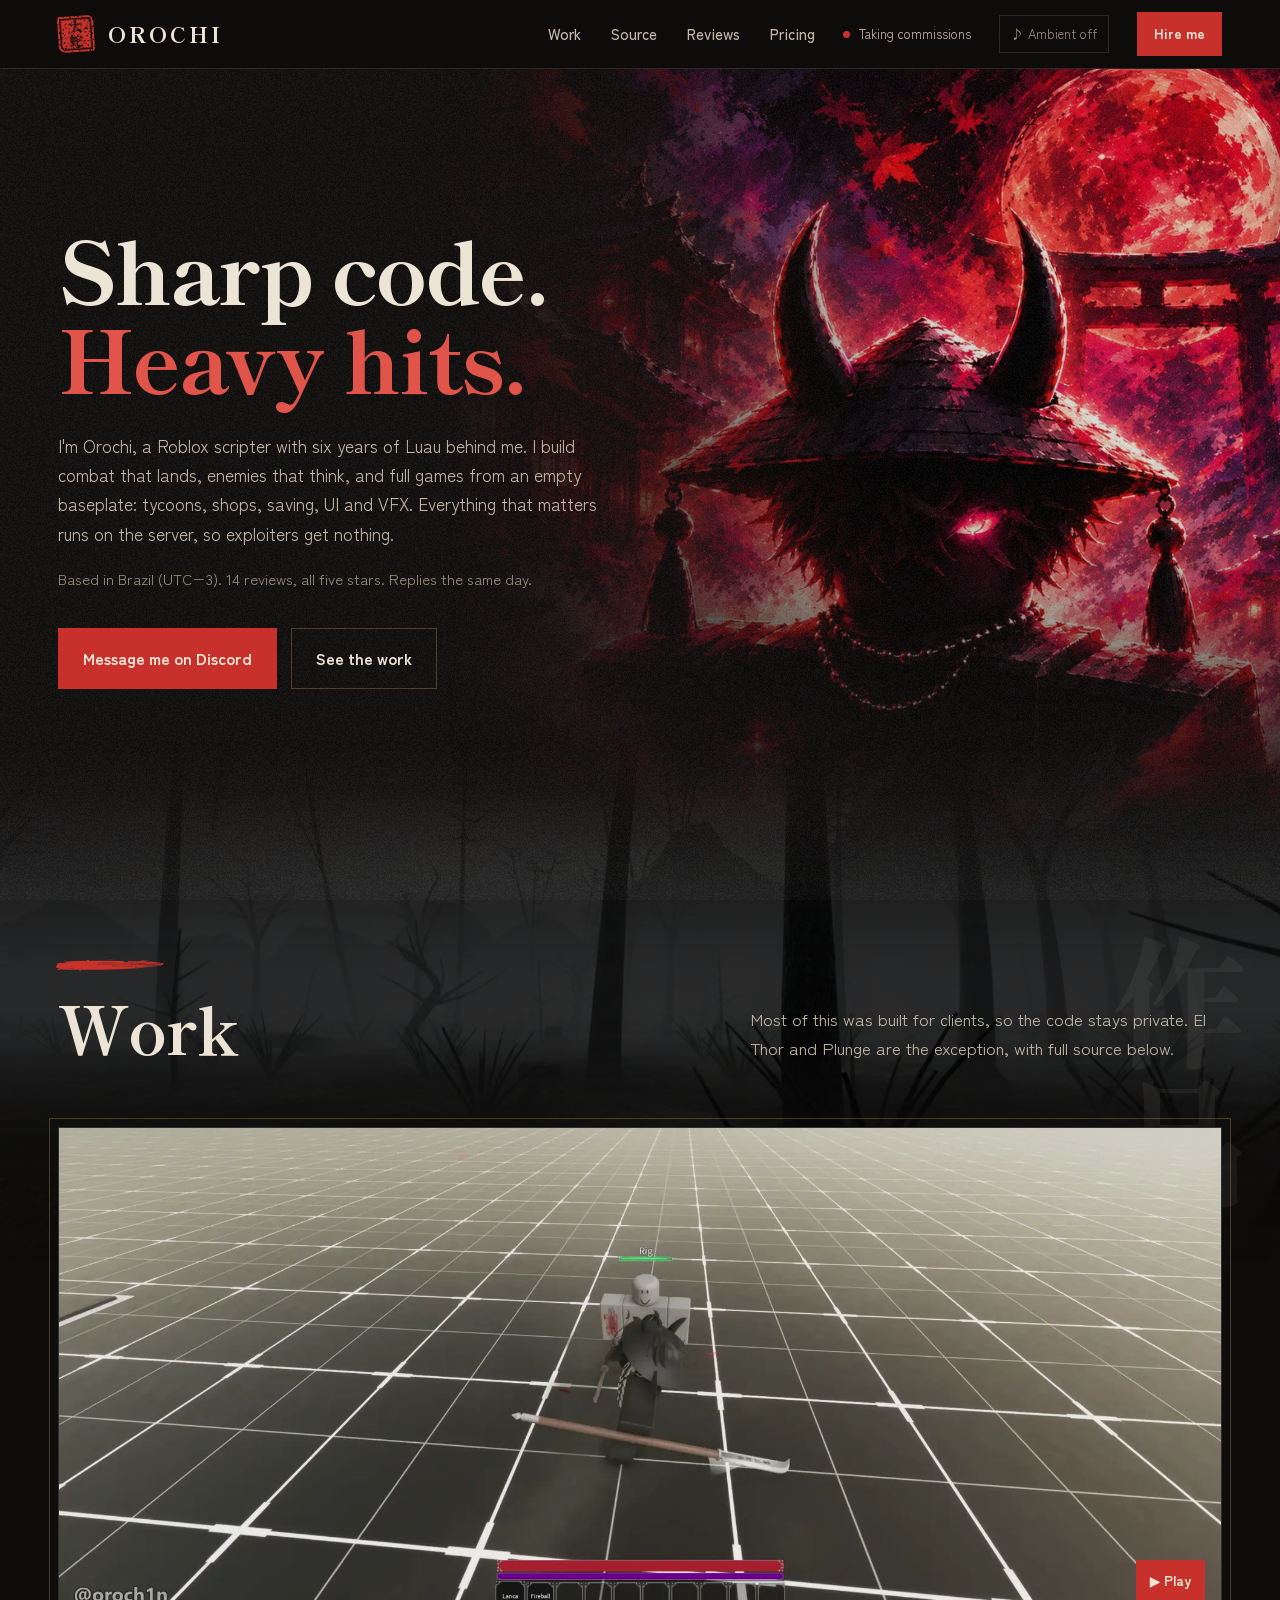
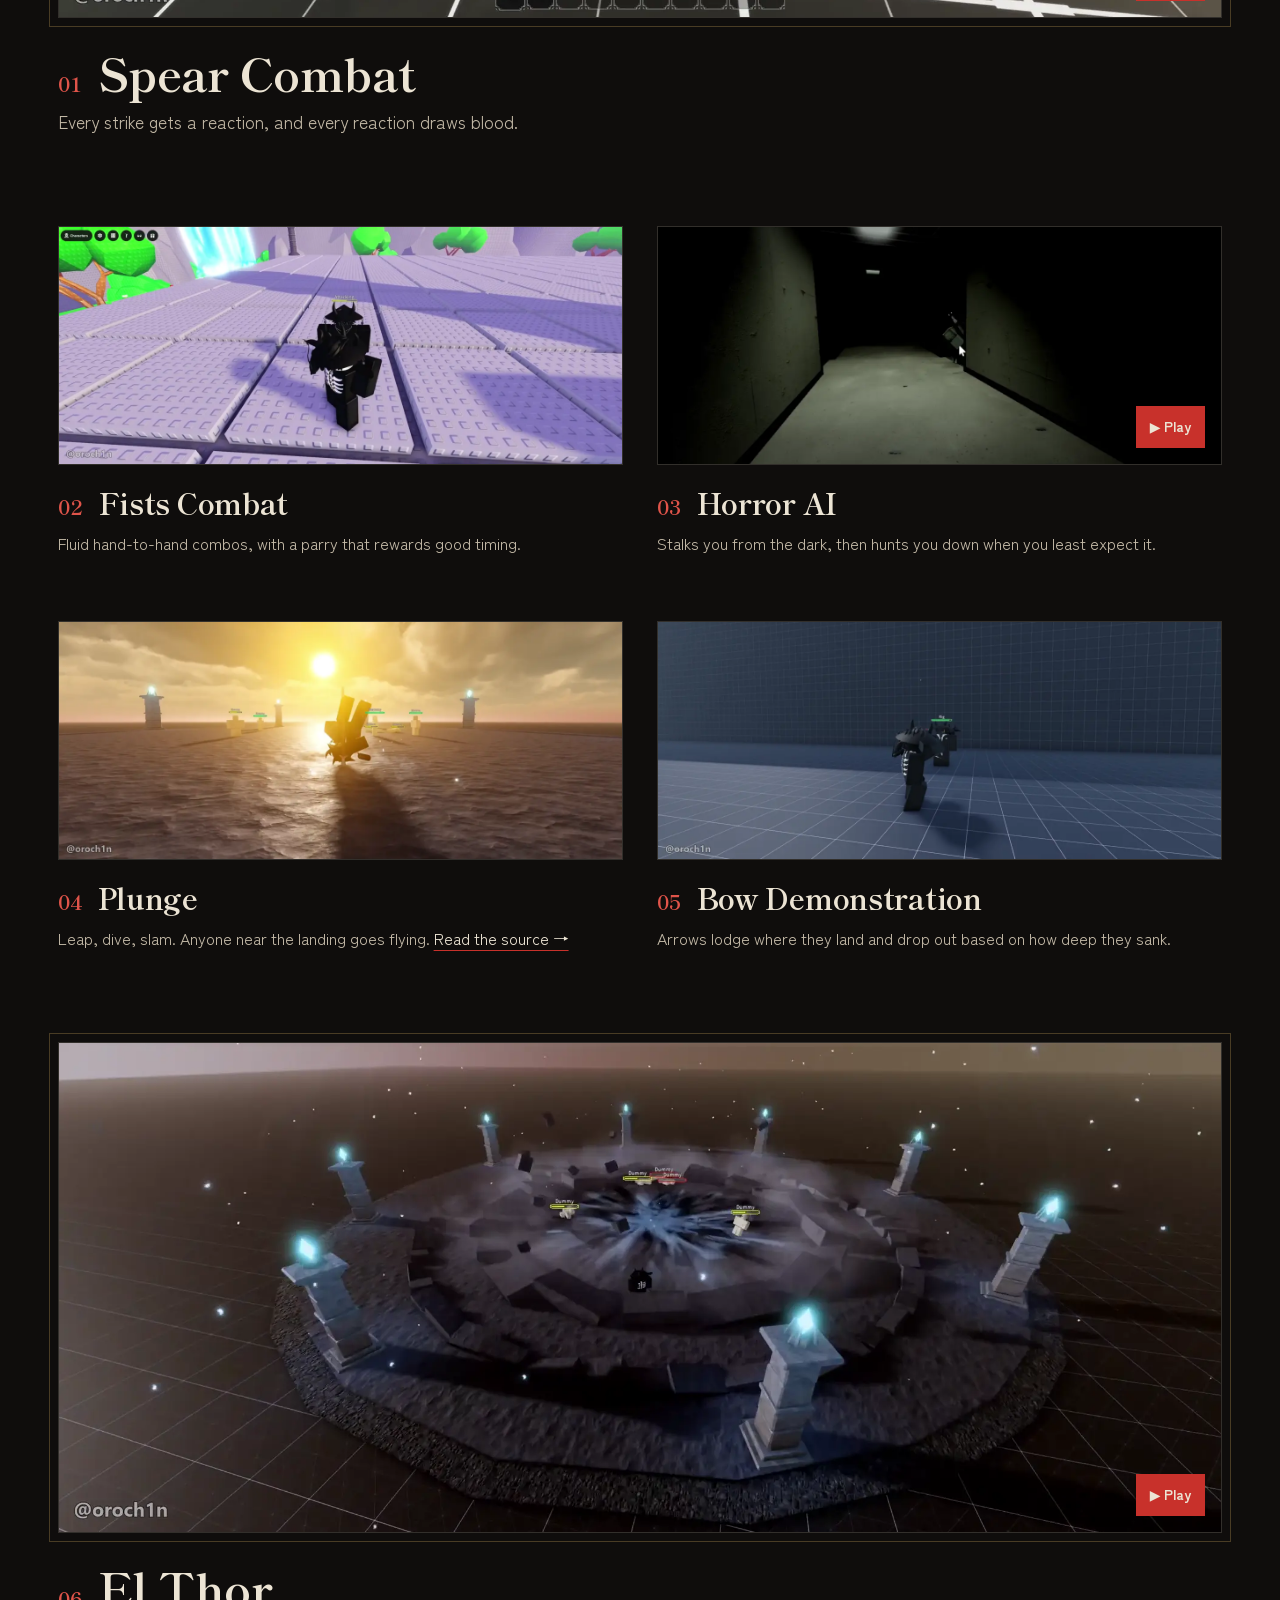
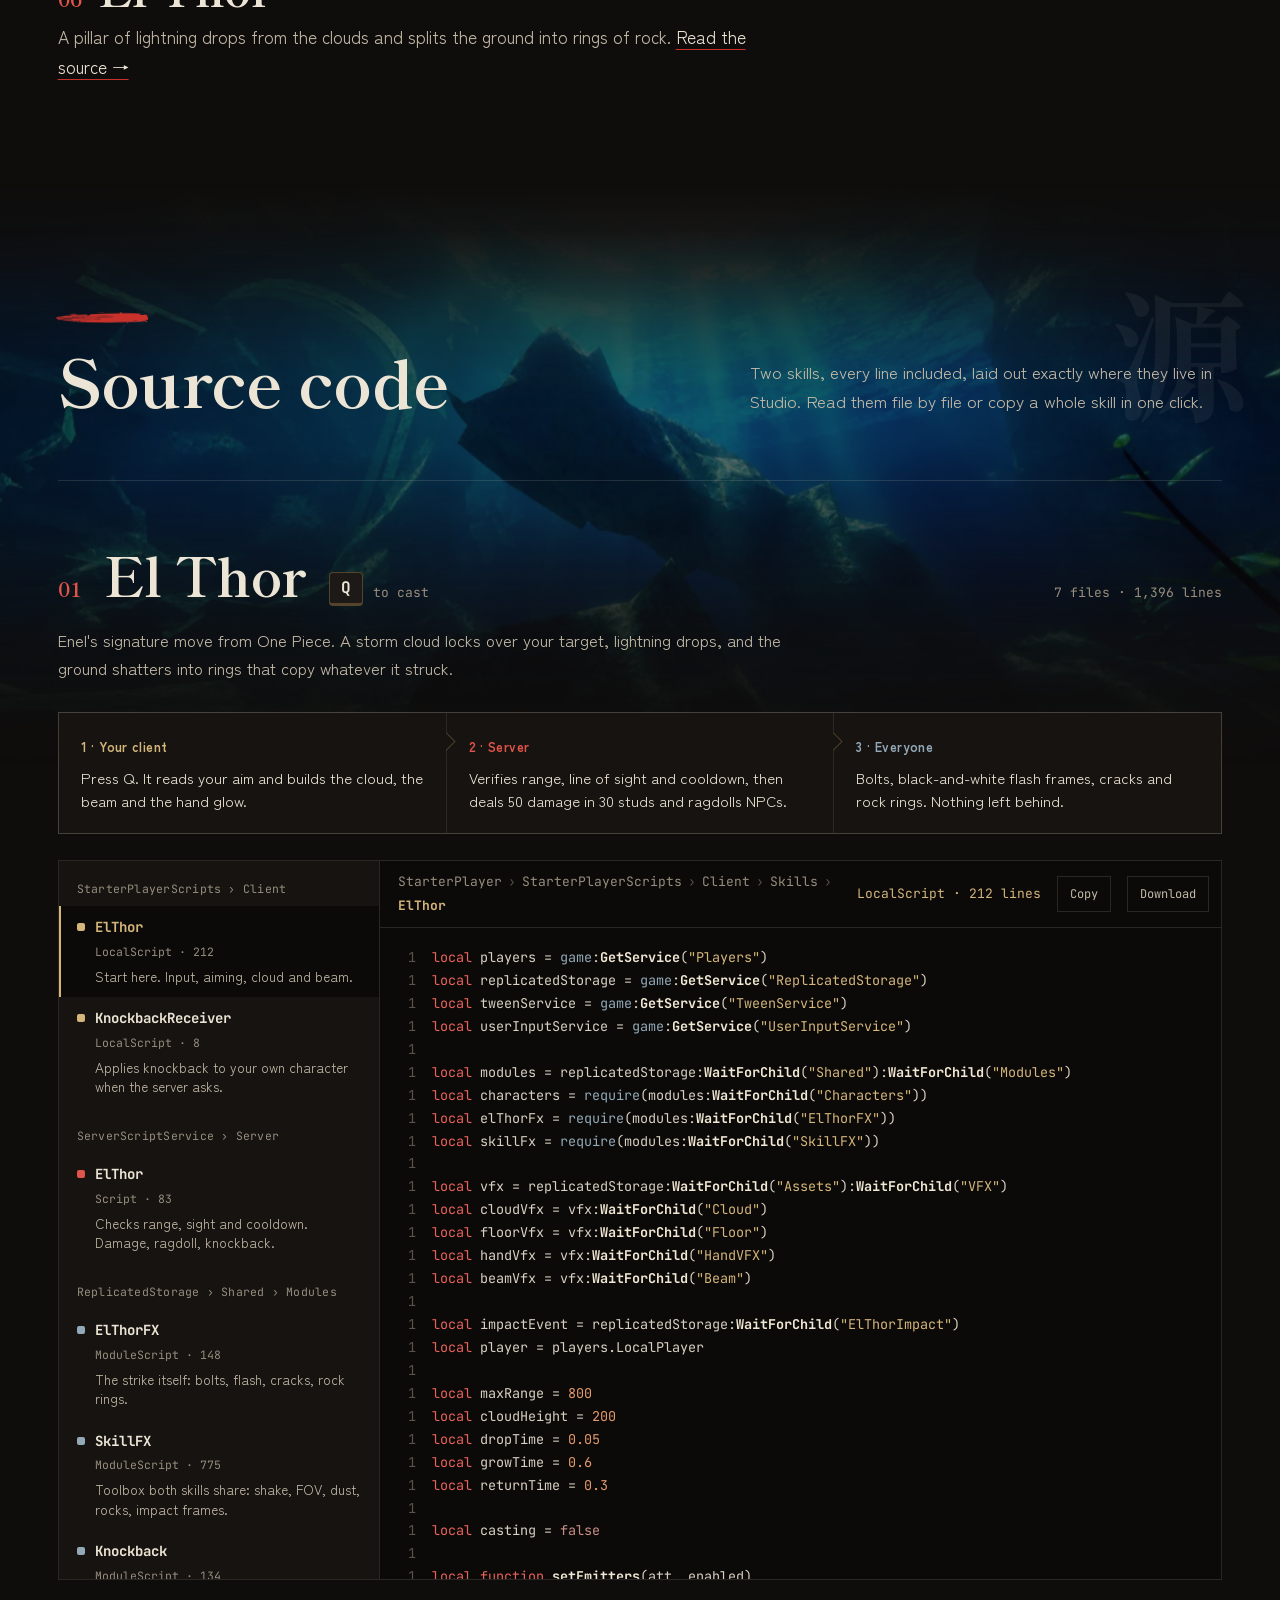
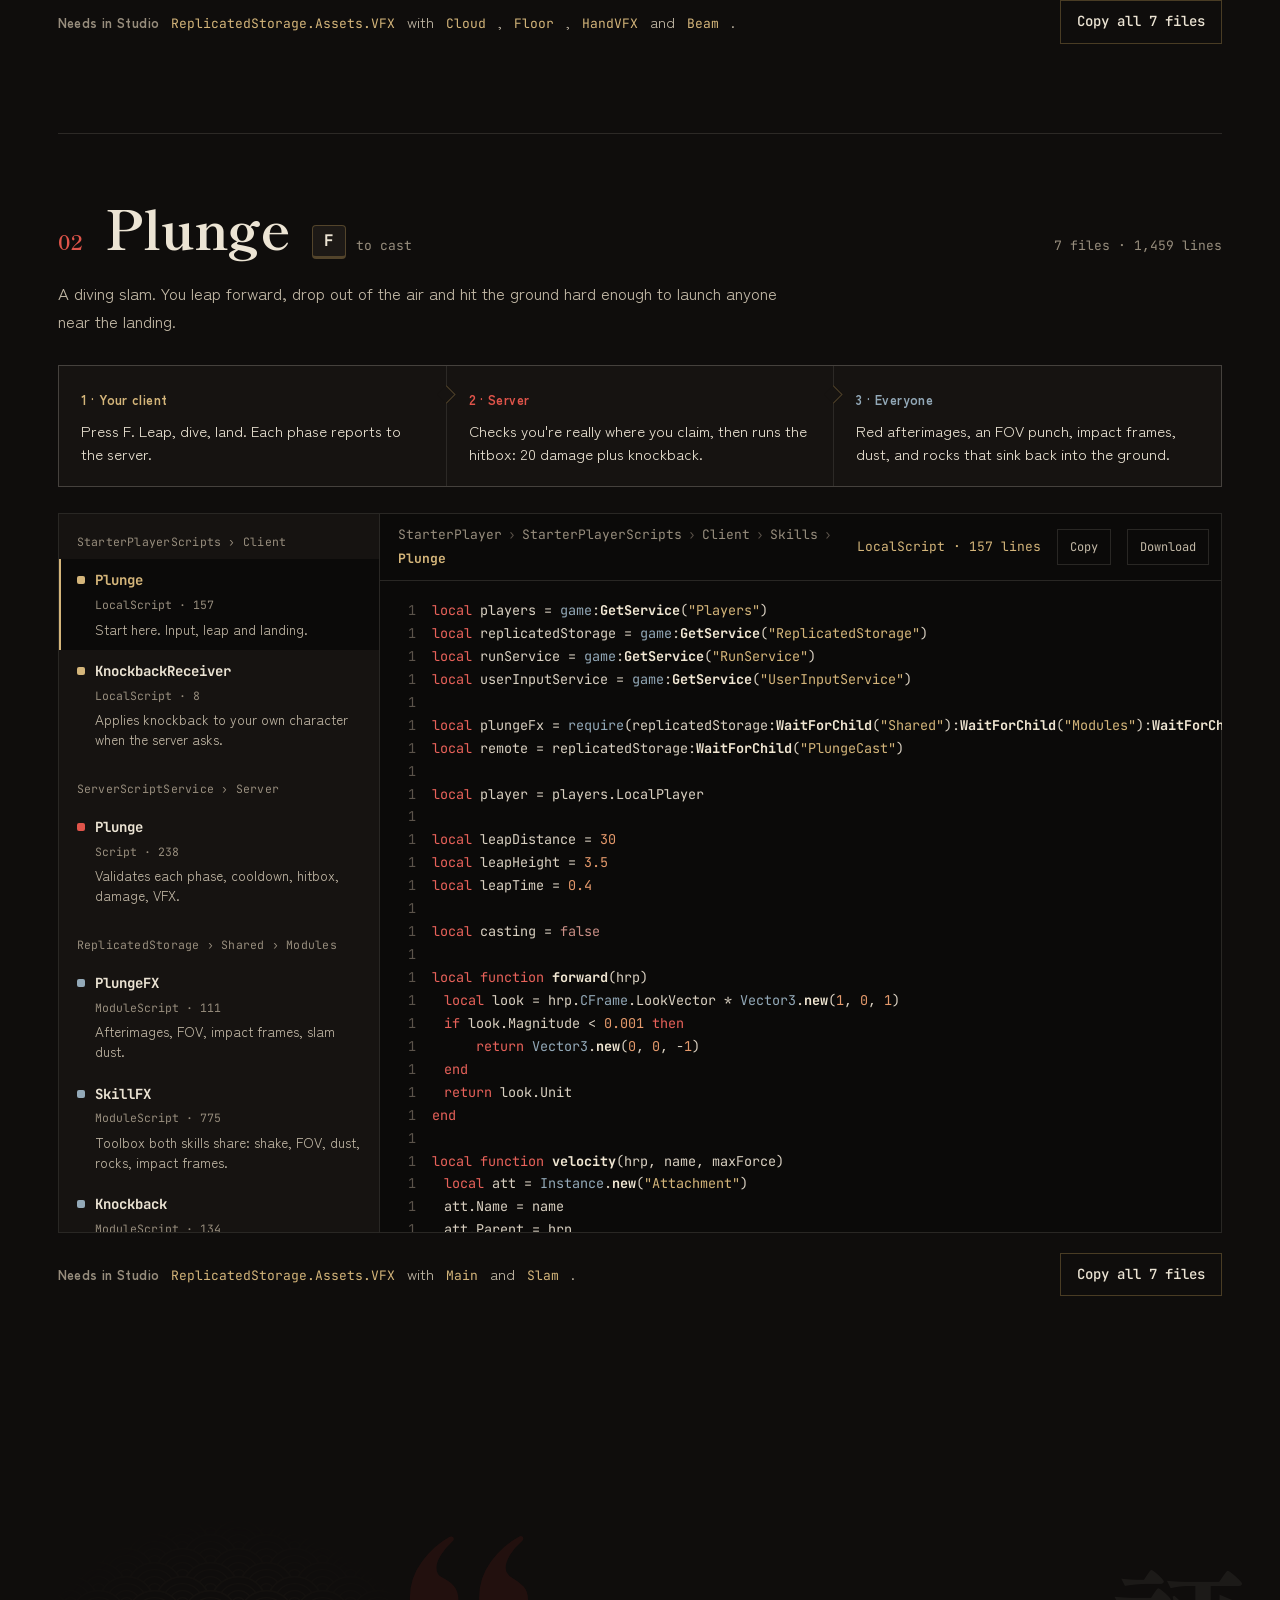
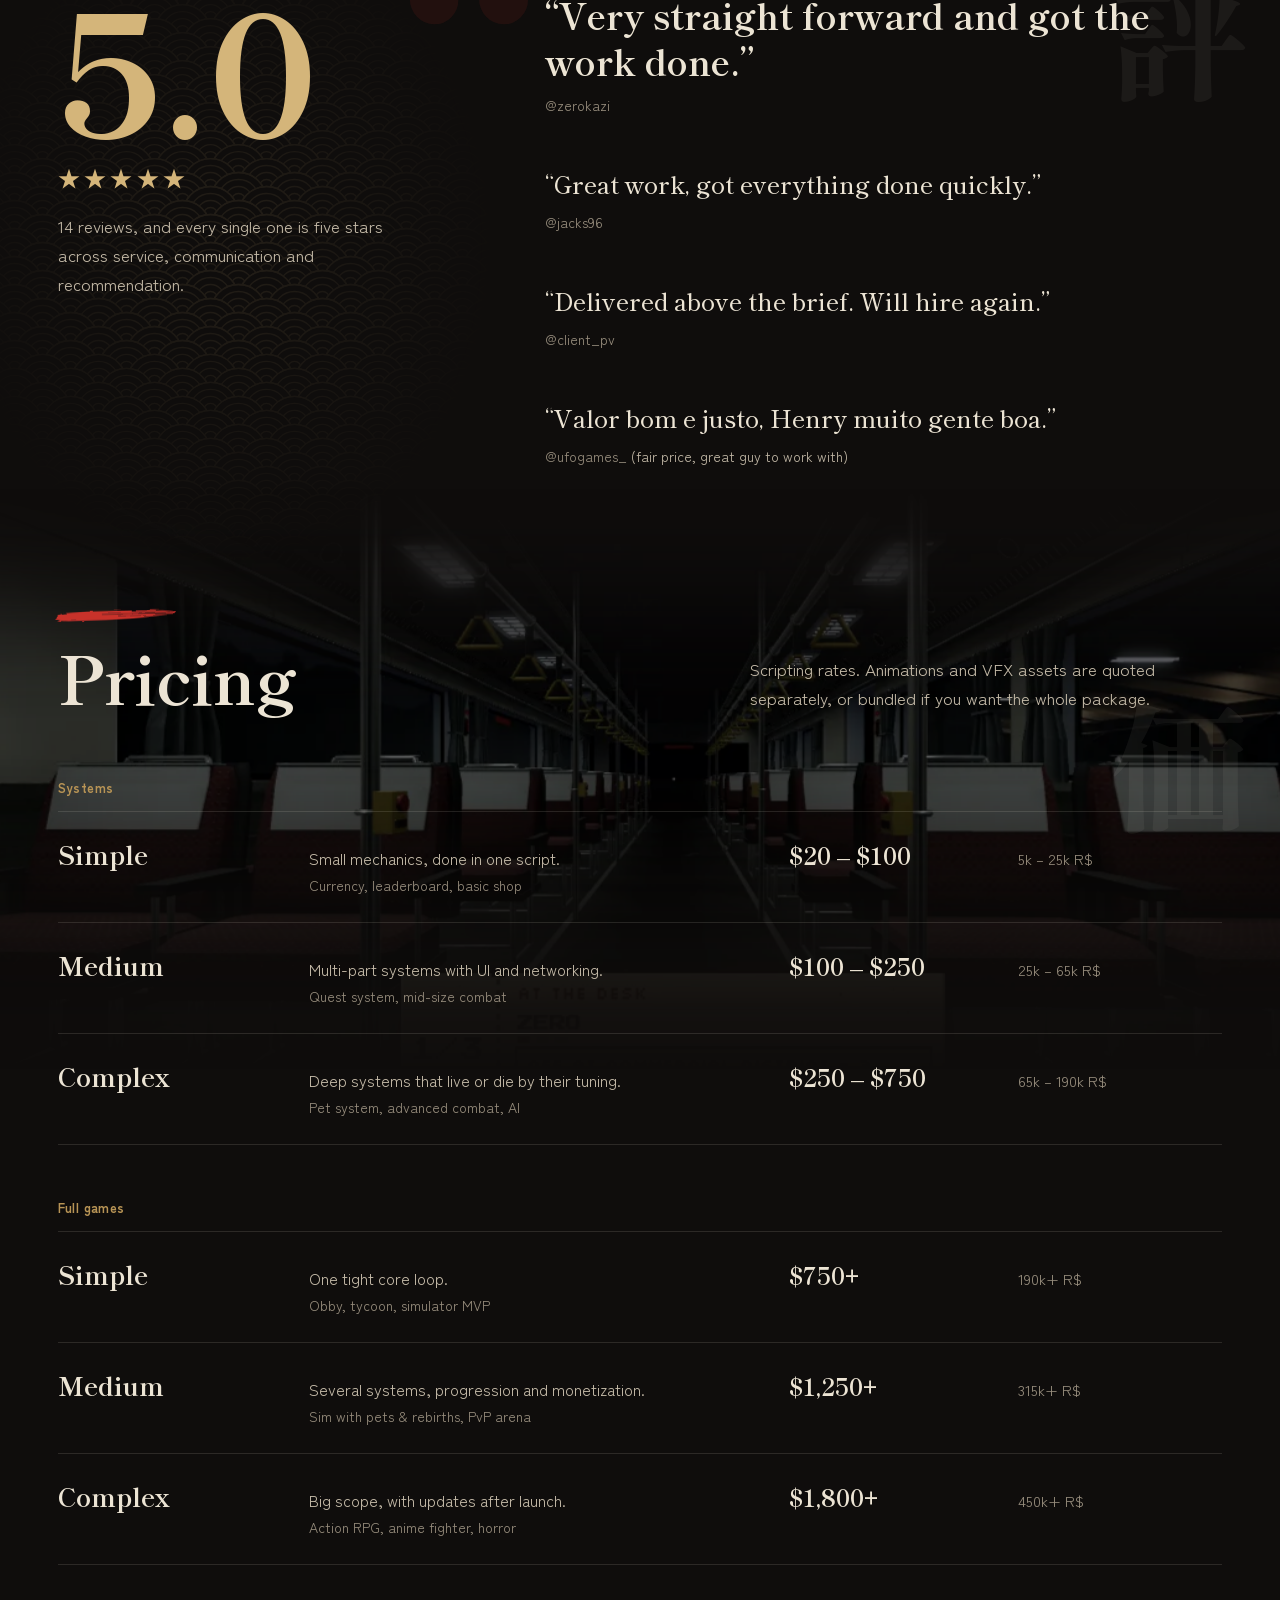
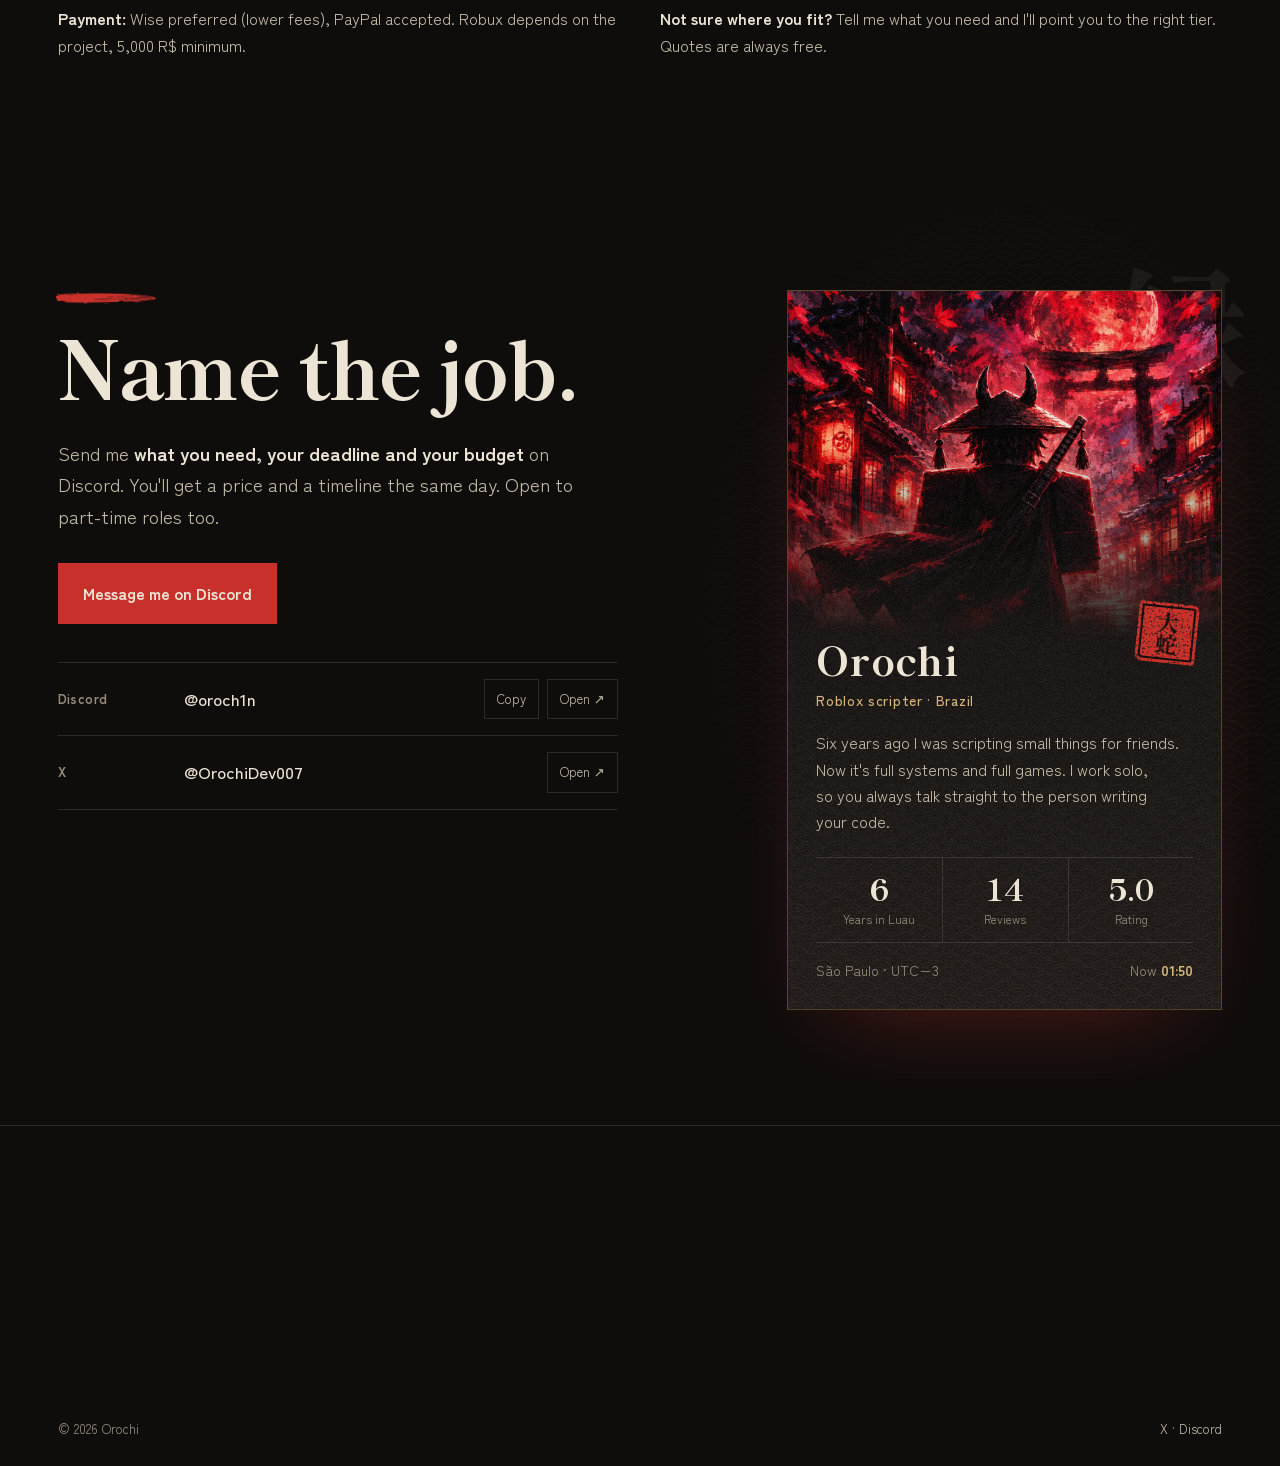
==== commit 8b509bb8: "Redesign portfolio site New hero and About art, watermarked videos with muted loop previews and a no" ====
--- a/index.html
+++ b/index.html
@@ -1,181 +1,140 @@
 <!DOCTYPE html>
-<html lang="en">
-<head>
+<html lang="en"><head>
 <meta charset="UTF-8">
 <meta name="viewport" content="width=device-width, initial-scale=1">
-<title>Orochi · Roblox scripter</title>
-<meta name="description" content="Roblox freelance scripter. Full games and any system you need: combat, AI, UI, economy, data, VFX. Replies within 24h.">
-<link rel="icon" href="site/img/favicon-32.png?v=2" sizes="32x32" type="image/png">
-<link rel="icon" href="site/img/favicon.svg?v=2" type="image/svg+xml">
-<link rel="apple-touch-icon" href="site/img/apple-touch-icon.png?v=2">
+<title>Orochi · Roblox Scripter</title>
+<meta name="description" content="Orochi, Roblox scripter from Brazil. Combat, enemy AI and full games, built server-side so exploiters get nothing. Replies the same day.">
+<meta property="og:type" content="website">
+<meta property="og:site_name" content="Orochi">
+<meta property="og:title" content="Orochi · Roblox Scripter">
+<meta property="og:description" content="Sharp code. Heavy hits. Combat, enemy AI and full games, built server-side so exploiters get nothing.">
+<meta property="og:url" content="https://orochidev00.github.io/portfolio/">
+<meta property="og:image" content="https://orochidev00.github.io/portfolio/site/img/og.jpg">
+<meta property="og:image:width" content="1200">
+<meta property="og:image:height" content="630">
+<meta property="og:image:alt" content="Orochi, Roblox scripter. Sharp code. Heavy hits.">
+<meta name="twitter:card" content="summary_large_image">
+<link rel="icon" href="site/img/favicon-32.png" sizes="32x32" type="image/png">
+<link rel="icon" href="site/img/favicon-192.png" sizes="192x192" type="image/png">
+<link rel="apple-touch-icon" href="site/img/apple-touch-icon.png">
 <meta name="theme-color" content="#0f0d0c">
-<link rel="preconnect" href="https://fonts.googleapis.com">
-<link rel="preconnect" href="https://fonts.gstatic.com" crossorigin>
-<link href="https://fonts.googleapis.com/css2?family=Shippori+Mincho:wght@500;700;800&amp;family=Zen+Kaku+Gothic+New:wght@400;500;700&amp;family=JetBrains+Mono:wght@400;500;700&amp;display=swap" rel="stylesheet">
+<link rel="stylesheet" href="site/fonts.css">
 <link rel="stylesheet" href="site/site.css">
+<script>(function () {
+var d = document.documentElement, done = function () { d.classList.add("fonts") };
+d.classList.add("js");
+if (!matchMedia("(prefers-reduced-motion: reduce)").matches) d.classList.add("motion");
+if (document.fonts) document.fonts.load('800 35px "Shippori Mincho"', "大蛇").then(done, done); else done();
+setTimeout(function () { d.classList.add("ready") }, 6000);
+})()</script>
 </head>
 <body>
+<svg width="0" height="0" style="position:absolute" aria-hidden="true" focusable="false"><filter id="stamp" x="-10%" y="-10%" width="120%" height="120%"><feTurbulence type="fractalNoise" baseFrequency=".9" numOctaves="2" seed="4" result="n"/><feDisplacementMap in="SourceGraphic" in2="n" scale="1.6" xChannelSelector="R" yChannelSelector="G" result="d"/><feTurbulence type="fractalNoise" baseFrequency=".55" numOctaves="2" seed="11" result="s"/><feColorMatrix in="s" type="matrix" values="0 0 0 0 0  0 0 0 0 0  0 0 0 0 0  -14 0 0 0 9.6" result="m"/><feComposite in="d" in2="m" operator="in"/></filter></svg>
+<div class="loader" aria-hidden="true"><div class="loader-mark"><span class="seal loader-seal">大蛇</span><span class="loader-word">OROCHI</span><span class="loader-bar"><i></i></span></div></div>
 <header class="nav">
 <div class="wrap">
-<a class="logo" href="#top">OROCHI</a>
+<a class="logo" href="#top"><span class="seal" aria-hidden="true">大蛇</span>OROCHI</a>
 <nav class="nav-links" aria-label="Sections"><a href="#work">Work</a><a href="#source">Source</a><a href="#reviews">Reviews</a><a href="#pricing">Pricing</a></nav>
 <span class="status">Taking commissions</span>
-<button class="music-btn" type="button" aria-pressed="false">♪ Ambient off</button>
+<button class="music-btn" type="button" aria-pressed="false" aria-label="Toggle ambient music"><span aria-hidden="true">♪</span> <span class="txt">Ambient off</span></button>
 <a class="btn small" href="#contact">Hire me</a>
 </div>
 </header>
 
 <main id="top">
 <section class="hero">
+<div class="leaves" aria-hidden="true"></div>
 <div class="wrap">
 <div>
-<span class="label">Roblox scripter · Luau · Brazil, UTC−3</span>
-<h1 class="display">Hitboxes that hit.<span>AI that hunts.</span></h1>
-<p class="hero-intro">I'm Orochi. I script <strong>anything a Roblox game needs</strong>: full games from an empty baseplate, combat, NPC AI, UI, shops and economies, DataStores, VFX. Server-authoritative from the first line, tuned until it feels right in the hand.</p>
-<div class="hero-actions"><a class="btn" href="#contact">Start a project</a><a class="btn ghost" href="#work">See the work</a></div>
-<div class="facts">
-<div><b>6 yrs</b><span>writing Luau</span></div>
-<div><b>14</b><span>reviews, all 5 stars</span></div>
-<div><b>&lt;24h</b><span>reply time</span></div>
-</div>
-</div>
-<div class="hero-art"><img src="site/img/ronin.jpg" alt="Orochi, ronin avatar with horned kasa under a red moon"></div>
-</div>
-</section>
-
-<section class="section" id="work">
+<h1 class="display">Sharp code.<br><span class="accent">Heavy hits.</span></h1>
+<p class="hero-intro">I'm Orochi, a Roblox scripter with six years of Luau behind me. I build combat that lands, enemies that think, and full games from an empty baseplate: tycoons, shops, saving, UI and VFX. Everything that matters runs on the server, so exploiters get nothing.</p>
+<p class="hero-note">Based in Brazil (UTC−3). 14 reviews, all five stars. Replies the same day.</p>
+<div class="hero-actions"><a class="btn" href="https://discord.com/users/oroch1n" target="_blank" rel="noreferrer">Message me on Discord</a><a class="btn ghost" href="#work">See the work</a></div>
+</div>
+<div class="hero-art"><img src="site/img/hero.webp" alt="Orochi, ronin avatar with a horned kasa under a red moon"></div>
+</div>
+</section>
+
+<section class="section" id="work" data-kanji="作品">
+<div class="section-art" aria-hidden="true"><img src="site/media/work7.webp" alt="" loading="lazy" draggable="false"></div>
 <div class="wrap">
 <div class="section-head">
-<div><span class="stroke"></span><h2 class="display">Six systems,<br>shipped.</h2></div>
-<p>Each one starts with a problem a client or player had. Two are open source further down. The rest is client work under NDA, source available on request.</p>
-</div>
-
-<article class="case featured">
-<div class="case-head"><span class="case-num">01</span><h3 class="display case-title">Combat System V2</h3><span class="case-meta">2026 · Personal build · Gameplay</span></div>
-<div class="case-grid">
-<div class="media"><div class="video" data-yt="TVF9c6on6dM" data-title="Combat System V2"><img alt=""><button class="play" type="button"><span>▶ Play</span></button></div></div>
-<div class="side">
-<p class="problem"><span class="label">Problem</span>Most Roblox melee is animation clips stacked on each other. Hits have no weight, and the arena doesn't care that a fight is happening.</p>
-<div class="frames"><div class="frames-head label"><span>Frame data</span><span>M1 chain</span></div><dl><div><dt>Startup</dt><dd>6F</dd></div><div><dt>Active</dt><dd class="warn">8F</dd></div><div><dt>Recovery</dt><dd>14F</dd></div><div><dt>Hits</dt><dd>5</dd></div><div><dt>On hit</dt><dd class="hot">Launch</dd></div><div><dt>Walls</dt><dd class="hot">Break</dd></div></dl></div>
-</div>
-</div>
-<div class="case-detail">
-<div class="built"><h4 class="label">What I built</h4><ul>
-<li>Five-hit M1 chain, a unique animation per hit, blended so the combo reads as one motion</li>
-<li>Directional knockback from attacker position: <code>ApplyImpulse</code> on the server for NPCs, <code>LinearVelocity</code> on the client for players</li>
-<li>Knocked-back targets raycast the wall they hit: bounce with reduced velocity, or break it into physics debris</li>
-<li>Jump attack with an airborne hitbox and a ground slam shockwave</li>
-<li>Hit pause on heavies, impact flash and camera shake scaled to hit weight</li>
-<li>Animations reworked in Blender for anticipation and follow-through</li>
-</ul></div>
-<div class="result"><h4 class="label">Result</h4><p>Knockback with no rubber-banding. Every body is moved by the machine that owns it. A 6-frame startup keeps the chain responsive.</p></div>
-</div>
+<div><span class="stroke"></span><h2 class="display">Work</h2></div>
+<p>Most of this was built for clients, so the code stays private. El Thor and Plunge are the exception, with full source below.</p>
+</div>
+
+<div class="reel">
+<figure class="item featured">
+<button class="media" type="button" data-full="site/media/work4.mp4" aria-label="Play Spear Combat with sound"><video data-src="site/media/work4-preview.mp4" poster="site/media/work4.webp" muted loop playsinline preload="none"></video><span class="badge">▶ Play</span></button>
+<figcaption class="cap"><span class="case-num">01</span><h3 class="display">Spear Combat</h3><p>Every strike gets a reaction, and every reaction draws blood.</p></figcaption>
+</figure>
+
+<div class="grid">
+<figure class="item">
+<div class="media"><video data-src="site/media/work1.mp4" poster="site/media/work1.webp" muted loop playsinline preload="none"></video></div>
+<figcaption class="cap"><span class="case-num">02</span><h3 class="display">Fists Combat</h3><p>Fluid hand-to-hand combos, with a parry that rewards good timing.</p></figcaption>
+</figure>
+<figure class="item">
+<button class="media" type="button" data-full="site/media/work5.mp4" aria-label="Play Horror AI with sound"><video data-src="site/media/work5-preview.mp4" poster="site/media/work5.webp" muted loop playsinline preload="none"></video><span class="badge">▶ Play</span></button>
+<figcaption class="cap"><span class="case-num">03</span><h3 class="display">Horror AI</h3><p>Stalks you from the dark, then hunts you down when you least expect it.</p></figcaption>
+</figure>
+<figure class="item">
+<div class="media"><video data-src="site/media/work3.mp4" poster="site/media/work3.webp" muted loop playsinline preload="none"></video></div>
+<figcaption class="cap"><span class="case-num">04</span><h3 class="display">Plunge</h3><p>Leap, dive, slam. Anyone near the landing goes flying. <a href="#src-plunge">Read the source →</a></p></figcaption>
+</figure>
+<figure class="item">
+<div class="media"><video data-src="site/media/work6.mp4" poster="site/media/work6.webp" muted loop playsinline preload="none"></video></div>
+<figcaption class="cap"><span class="case-num">05</span><h3 class="display">Bow Demonstration</h3><p>Arrows lodge where they land and drop out based on how deep they sank.</p></figcaption>
+</figure>
+</div>
+
+<figure class="item featured">
+<button class="media" type="button" data-full="site/media/work2.mp4" aria-label="Play El Thor with sound"><video data-src="site/media/work2-preview.mp4" poster="site/media/work2.webp" muted loop playsinline preload="none"></video><span class="badge">▶ Play</span></button>
+<figcaption class="cap"><span class="case-num">06</span><h3 class="display">El Thor</h3><p>A pillar of lightning drops from the clouds and splits the ground into rings of rock. <a href="#src-elthor">Read the source →</a></p></figcaption>
+</figure>
+</div>
+</div>
+</section>
+
+<section class="section source" id="source" data-kanji="源">
+<div class="section-art" aria-hidden="true"><img src="site/media/work8.webp" alt="" loading="lazy" draggable="false"></div>
+<div class="wrap">
+<div class="section-head">
+<div><span class="stroke"></span><h2 class="display">Source code</h2></div>
+<p>Two skills, every line included, laid out exactly where they live in Studio. Read them file by file or copy a whole skill in one click.</p>
+</div>
+<article class="proj" id="src-elthor" data-project="elthor">
+<header class="proj-head"><span class="case-num">01</span><h3 class="display proj-title">El Thor</h3><span class="key"><kbd>Q</kbd>to cast</span><span class="proj-meta" data-stats=""></span></header>
+<p class="proj-sum">Enel's signature move from One Piece. A storm cloud locks over your target, lightning drops, and the ground shatters into rings that copy whatever it struck.</p>
+<ol class="flow"><li><span class="label">1 · Your client</span><p>Press Q. It reads your aim and builds the cloud, the beam and the hand glow.</p></li><li><span class="label">2 · Server</span><p>Verifies range, line of sight and cooldown, then deals 50 damage in 30 studs and ragdolls NPCs.</p></li><li><span class="label">3 · Everyone</span><p>Bolts, black-and-white flash frames, cracks and rock rings. Nothing left behind.</p></li></ol>
+<div class="explorer">
+<nav class="tree" aria-label="El Thor files"><div class="grp"><span class="grp-name">StarterPlayerScripts › Client</span><button class="file" type="button" data-path="client/Skills/ElThor.client.lua"><span class="fn">ElThor</span><span class="ty"></span><span class="role">Start here. Input, aiming, cloud and beam.</span></button><button class="file" type="button" data-path="client/Controllers/KnockbackReceiver.client.lua"><span class="fn">KnockbackReceiver</span><span class="ty"></span><span class="role">Applies knockback to your own character when the server asks.</span></button></div><div class="grp"><span class="grp-name">ServerScriptService › Server</span><button class="file" type="button" data-path="server/Skills/ElThor.server.lua"><span class="fn">ElThor</span><span class="ty"></span><span class="role">Checks range, sight and cooldown. Damage, ragdoll, knockback.</span></button></div><div class="grp"><span class="grp-name">ReplicatedStorage › Shared › Modules</span><button class="file" type="button" data-path="shared/Modules/ElThorFX.lua"><span class="fn">ElThorFX</span><span class="ty"></span><span class="role">The strike itself: bolts, flash, cracks, rock rings.</span></button><button class="file" type="button" data-path="shared/Modules/SkillFX.lua"><span class="fn">SkillFX</span><span class="ty"></span><span class="role">Toolbox both skills share: shake, FOV, dust, rocks, impact frames.</span></button><button class="file" type="button" data-path="shared/Modules/Knockback.lua"><span class="fn">Knockback</span><span class="ty"></span><span class="role">Moves whoever got hit on the client that owns the body, so it never rubber-bands.</span></button><button class="file" type="button" data-path="shared/Modules/Characters.lua"><span class="fn">Characters</span><span class="ty"></span><span class="role">Finds every character, builds raycast filters, checks line of sight.</span></button></div></nav>
+<div class="code">
+<div class="code-head"><div class="crumb"></div><span class="meta"></span><button type="button" data-act="copy">Copy</button><button type="button" data-act="dl">Download</button></div>
+<pre tabindex="0" aria-label="Lua source"></pre>
+</div>
+</div>
+<div class="proj-foot"><p><span class="label">Needs in Studio</span><code>ReplicatedStorage.Assets.VFX</code> with <code>Cloud</code>, <code>Floor</code>, <code>HandVFX</code> and <code>Beam</code>.</p><button class="btn ghost small" type="button" data-act="all">Copy all files</button></div>
 </article>
-
-<article class="case flip">
-<div class="case-head"><span class="case-num">02</span><h3 class="display case-title">Monster AI: Horror</h3><span class="case-meta">2025 · Client commission · AI</span></div>
-<div class="case-grid">
-<div class="media"><div class="video" data-yt="8g1v6xCz8_I" data-title="Monster AI"><img alt=""><button class="play" type="button"><span>▶ Play</span></button></div></div>
-<div class="side">
-<p class="problem"><span class="label">Problem</span>The client's monster was a chaser. Players outran it, learned its pattern, and stopped being scared.</p>
-<div class="frames"><div class="frames-head label"><span>Frame data</span><span>Senses</span></div><dl><div><dt>States</dt><dd class="hot">8</dd></div><div><dt>Vision</dt><dd>95 st</dd></div><div><dt>Hearing</dt><dd>80/140</dd></div><div><dt>Memory</dt><dd class="warn">4s</dd></div><div><dt>Stare</dt><dd class="warn">2s</dd></div><div><dt>Reach</dt><dd>4.5 st</dd></div></dl></div>
-</div>
-</div>
-<div class="case-detail">
-<div class="built"><h4 class="label">What I built</h4><ul>
-<li>Eight states (idle, patrol, stalk, toying, chase, look-around, jumpscare, return), one handler each in a dispatch table</li>
-<li>Two-zone vision: a 95-stud central cone plus a 40-stud peripheral zone, raycast to torso and head</li>
-<li>Hearing grows from 80 to 140 studs when the player sprints, so sneaking actually matters</li>
-<li>Stalk picks spots behind the player. Stare at it for 2 seconds and it charges</li>
-<li>Toying circles out of view and sidesteps if its route would cross the player's sightline</li>
-<li>4 Hz proximity feed to each client for heartbeat audio and vignette</li>
-</ul></div>
-<div class="result"><h4 class="label">Result</h4><p>Behaviour that reads as intent. It remembers where you were for 4 seconds: long enough to hunt, short enough to escape.</p><a href="#source" data-open-file="monster_ai">Read monster_ai.lua →</a></div>
-</div>
+<article class="proj" id="src-plunge" data-project="plunge">
+<header class="proj-head"><span class="case-num">02</span><h3 class="display proj-title">Plunge</h3><span class="key"><kbd>F</kbd>to cast</span><span class="proj-meta" data-stats=""></span></header>
+<p class="proj-sum">A diving slam. You leap forward, drop out of the air and hit the ground hard enough to launch anyone near the landing.</p>
+<ol class="flow"><li><span class="label">1 · Your client</span><p>Press F. Leap, dive, land. Each phase reports to the server.</p></li><li><span class="label">2 · Server</span><p>Checks you're really where you claim, then runs the hitbox: 20 damage plus knockback.</p></li><li><span class="label">3 · Everyone</span><p>Red afterimages, an FOV punch, impact frames, dust, and rocks that sink back into the ground.</p></li></ol>
+<div class="explorer">
+<nav class="tree" aria-label="Plunge files"><div class="grp"><span class="grp-name">StarterPlayerScripts › Client</span><button class="file" type="button" data-path="client/Skills/Plunge.client.lua"><span class="fn">Plunge</span><span class="ty"></span><span class="role">Start here. Input, leap and landing.</span></button><button class="file" type="button" data-path="client/Controllers/KnockbackReceiver.client.lua"><span class="fn">KnockbackReceiver</span><span class="ty"></span><span class="role">Applies knockback to your own character when the server asks.</span></button></div><div class="grp"><span class="grp-name">ServerScriptService › Server</span><button class="file" type="button" data-path="server/Skills/Plunge.server.lua"><span class="fn">Plunge</span><span class="ty"></span><span class="role">Validates each phase, cooldown, hitbox, damage, VFX.</span></button></div><div class="grp"><span class="grp-name">ReplicatedStorage › Shared › Modules</span><button class="file" type="button" data-path="shared/Modules/PlungeFX.lua"><span class="fn">PlungeFX</span><span class="ty"></span><span class="role">Afterimages, FOV, impact frames, slam dust.</span></button><button class="file" type="button" data-path="shared/Modules/SkillFX.lua"><span class="fn">SkillFX</span><span class="ty"></span><span class="role">Toolbox both skills share: shake, FOV, dust, rocks, impact frames.</span></button><button class="file" type="button" data-path="shared/Modules/Knockback.lua"><span class="fn">Knockback</span><span class="ty"></span><span class="role">Moves whoever got hit on the client that owns the body, so it never rubber-bands.</span></button><button class="file" type="button" data-path="shared/Modules/Characters.lua"><span class="fn">Characters</span><span class="ty"></span><span class="role">Finds every character, builds raycast filters, checks line of sight.</span></button></div></nav>
+<div class="code">
+<div class="code-head"><div class="crumb"></div><span class="meta"></span><button type="button" data-act="copy">Copy</button><button type="button" data-act="dl">Download</button></div>
+<pre tabindex="0" aria-label="Lua source"></pre>
+</div>
+</div>
+<div class="proj-foot"><p><span class="label">Needs in Studio</span><code>ReplicatedStorage.Assets.VFX</code> with <code>Main</code> and <code>Slam</code>.</p><button class="btn ghost small" type="button" data-act="all">Copy all files</button></div>
 </article>
-
-<article class="case">
-<div class="case-head"><span class="case-num">03</span><h3 class="display case-title">NPC AI + Combat</h3><span class="case-meta">2025 · Client commission · Systems</span></div>
-<div class="case-grid">
-<div class="media"><div class="video" data-yt="B2ewyqXSjTo" data-title="NPC AI + Combat"><img alt=""><button class="play" type="button"><span>▶ Play</span></button></div></div>
-<div class="side">
-<p class="problem"><span class="label">Problem</span>Stiff default combat and enemies that walked straight at you. The client wanted weight, feedback and some tactics.</p>
-<div class="frames"><div class="frames-head label"><span>Frame data</span><span>Enemy</span></div><dl><div><dt>Startup</dt><dd>4F</dd></div><div><dt>React</dt><dd class="warn">12F</dd></div><div><dt>Parry</dt><dd class="hot">Yes</dd></div><div><dt>States</dt><dd>5</dd></div><div><dt>Hitbox</dt><dd>Box</dd></div><div><dt>Ragdoll</dt><dd>Synced</dd></div></dl></div>
-</div>
-</div>
-<div class="case-detail">
-<div class="built"><h4 class="label">What I built</h4><ul>
-<li>Server-authoritative combo chain: jab, straight, hooks, finisher</li>
-<li>Hitboxes through <code>GetPartBoundsInBox</code>, one spatial query per swing</li>
-<li>Parry, guard and stun states</li>
-<li>Ragdoll: the server swaps joints, the client sets <code>HumanoidState</code></li>
-<li>Enemy brain as a dispatch table on CollectionService tags, <code>AlignOrientation</code> for turning, GoodSignal for events</li>
-</ul></div>
-<div class="result"><h4 class="label">Result</h4><p>Ragdolls replicate without jitter. Server owns rig state, clients own their movement. New enemy types plug in without touching the core.</p></div>
-</div>
-</article>
-
-<div class="pair">
-<article class="mini">
-<div class="video" data-yt="2szRCTIzJjk" data-title="Hollow Purple"><img alt=""><button class="play" type="button"><span>▶ Play</span></button></div>
-<div class="case-head"><span class="case-num">04</span><h3 class="display case-title">Hollow Purple</h3><span class="case-meta">2026 · VFX</span></div>
-<dl>
-<dt class="label">Brief</dt><dd>A meme reskin of Gojo's Hollow Purple, built around the “6 + 7” joke.</dd>
-<dt class="label">Built</dt><dd>Two particle-only orbs with mirrored motion and SFX, a charge that ramps emission, glow and pitch, then a slow sphere that drags scorch decals and debris.</dd>
-<dt class="label">Result</dt><dd class="res">The hitbox sweeps the sphere's full volume. Camera freezes on release and shakes for the whole travel.</dd>
-</dl>
-</article>
-<article class="mini">
-<div class="video stub"><a class="play" href="https://x.com/OrochiDev007/status/2056681677468926415" target="_blank" rel="noreferrer"><span>▶ Watch on X ↗</span></a></div>
-<div class="case-head"><span class="case-num">05</span><h3 class="display case-title">El Thor</h3><span class="case-meta">2026 · VFX · Client-side</span></div>
-<dl>
-<dt class="label">Brief</dt><dd>Enel's lightning strike as one client script: wind-up, impact, cleanup.</dd>
-<dt class="label">Built</dt><dd>Cloud locked to the cast point, a 0.05s floor drop and beam stretch, a 4-frame monochrome impact flash, and debris rings that copy the struck surface's material and colour.</dd>
-<dt class="label">Result</dt><dd class="res">One remote call, for damage only. Every instance is destroyed in a single cleanup pass. <a href="#source" data-open-file="el_thor">Read the source →</a></dd>
-</dl>
-</article>
-</div>
-
-<article class="case wide">
-<div class="case-head"><span class="case-num">06</span><h3 class="display case-title">Egg Tycoon</h3><span class="case-meta">2025 · Full game · Economy</span></div>
-<div class="case-grid">
-<div class="media"><div class="video" data-yt="Lqq1iFL1rCI" data-title="Egg Tycoon"><img alt=""><button class="play" type="button"><span>▶ Play</span></button></div><p class="problem" style="margin-top:28px"><span class="label">Problem</span>A Steal-a-Brainrot-style game from an empty baseplate, with eggs as the collectible.</p></div>
-<div>
-<div class="built"><h4 class="label">What I built</h4><ul>
-<li>Shop with weighted rarity tiers; higher tiers unlock with progression</li>
-<li>Per-player plots with placement slots</li>
-<li>Income on one batched server tick, so cost stays flat as the server fills</li>
-<li>Offline earnings on rejoin, capped so AFK can't break the economy</li>
-<li>Raids with escape timers, a server ownership check on every grab and an instant alert to the owner</li>
-<li>DataStore with session locking: inventory, currency, plots, theft history</li>
-</ul></div>
-<div class="result"><h4 class="label">Result</h4><p>Economy, persistence and PvP theft built by one scripter, with no data loss on rejoin or server hop.</p></div>
-</div>
-</div>
-</article>
-</div>
-</section>
-
-<section class="section source" id="source">
-<div class="wrap source-grid">
-<div class="source-copy">
-<span class="stroke"></span><h2 class="display">Read the<br>source.</h2>
-<p>Two complete scripts from the projects above. Plain Roblox Lua, no framework, nothing hidden. Judge the code before you pay for it.</p>
-<div class="tabs" role="tablist">
-<button class="tab" type="button" role="tab" data-file="monster_ai" aria-selected="true">monster_ai.lua<small data-lines>Server · {n} lines</small></button>
-<button class="tab" type="button" role="tab" data-file="el_thor" aria-selected="false">el_thor.lua<small data-lines>Client · {n} lines</small></button>
-</div>
-</div>
-<div class="code">
-<div class="code-head"><span class="file">monster_ai.lua</span><span class="meta"></span><button type="button">Copy</button></div>
-<pre tabindex="0" aria-label="Lua source"></pre>
-</div>
-</div>
-</section>
-
-<section class="section" id="reviews">
+</div>
+</section>
+
+<section class="section" id="reviews" data-kanji="評">
 <div class="wrap reviews-grid">
-<div class="score"><b>5.0</b><p>Average across 14 reviews. Every one rated service, communication and recommendation five stars.</p></div>
+<div class="score"><b>5.0</b><span class="stars" aria-label="5 out of 5 stars">★★★★★</span><p>14 reviews, and every single one is five stars across service, communication and recommendation.</p></div>
 <ul class="quotes">
 <li><blockquote>“Very straight forward and got the work done.”</blockquote><cite>@zerokazi</cite></li>
 <li><blockquote>“Great work, got everything done quickly.”</blockquote><cite>@jacks96</cite></li>
@@ -185,34 +144,35 @@
 </div>
 </section>
 
-<section class="section" id="pricing" style="padding-top:0">
+<section class="section" id="pricing" style="padding-top:0" data-kanji="価">
+<div class="section-art" aria-hidden="true"><img src="site/media/work9.webp" alt="" loading="lazy" draggable="false"></div>
 <div class="wrap">
 <div class="section-head">
 <div><span class="stroke"></span><h2 class="display">Pricing</h2></div>
-<p>Scripting only. Animation and VFX assets are quoted per asset. Ask for a combined quote.</p>
+<p>Scripting rates. Animations and VFX assets are quoted separately, or bundled if you want the whole package.</p>
 </div>
 <div class="price-group"><span class="label">Systems</span>
-<div class="price-row"><h3>Simple</h3><p>Small mechanics and single-purpose scripts.<i>Currency, leaderboard, basic shop</i></p><span class="usd">$20 – $100</span><span class="rbx">5k – 25k R$</span></div>
-<div class="price-row"><h3>Medium<small>Most requested</small></h3><p>Multi-part systems with state, UI and networking.<i>Quest system, mid-size combat</i></p><span class="usd">$100 – $250</span><span class="rbx">25k – 65k R$</span></div>
-<div class="price-row"><h3>Complex</h3><p>Full-feature systems with deep polish and tooling.<i>Pet system, advanced combat, AI</i></p><span class="usd">$250 – $750</span><span class="rbx">65k – 190k R$</span></div>
+<div class="price-row"><h3>Simple</h3><p>Small mechanics, done in one script.<i>Currency, leaderboard, basic shop</i></p><span class="usd">$20 – $100</span><span class="rbx">5k – 25k R$</span></div>
+<div class="price-row"><h3>Medium</h3><p>Multi-part systems with UI and networking.<i>Quest system, mid-size combat</i></p><span class="usd">$100 – $250</span><span class="rbx">25k – 65k R$</span></div>
+<div class="price-row"><h3>Complex</h3><p>Deep systems that live or die by their tuning.<i>Pet system, advanced combat, AI</i></p><span class="usd">$250 – $750</span><span class="rbx">65k – 190k R$</span></div>
 </div>
 <div class="price-group"><span class="label">Full games</span>
-<div class="price-row"><h3>Simple</h3><p>A focused game with one core loop.<i>Obby, tycoon, simulator MVP</i></p><span class="usd">$750+</span><span class="rbx">190k+ R$</span></div>
-<div class="price-row"><h3>Medium<small>Most requested</small></h3><p>Multiple systems, progression and monetization.<i>Sim with pets &amp; rebirths, PvP arena</i></p><span class="usd">$1,250+</span><span class="rbx">315k+ R$</span></div>
-<div class="price-row"><h3>Complex</h3><p>Large scope, live-ops ready, long-term support.<i>Action RPG, anime fighter, horror</i></p><span class="usd">$1,800+</span><span class="rbx">450k+ R$</span></div>
+<div class="price-row"><h3>Simple</h3><p>One tight core loop.<i>Obby, tycoon, simulator MVP</i></p><span class="usd">$750+</span><span class="rbx">190k+ R$</span></div>
+<div class="price-row"><h3>Medium</h3><p>Several systems, progression and monetization.<i>Sim with pets &amp; rebirths, PvP arena</i></p><span class="usd">$1,250+</span><span class="rbx">315k+ R$</span></div>
+<div class="price-row"><h3>Complex</h3><p>Big scope, with updates after launch.<i>Action RPG, anime fighter, horror</i></p><span class="usd">$1,800+</span><span class="rbx">450k+ R$</span></div>
 </div>
 <div class="price-notes">
-<p><strong>Payment:</strong> Wise (preferred, best rates), PayPal, or Robux case by case with a 5,000 R$ minimum.</p>
-<p><strong>Not sure where you fit?</strong> Send the scope and I'll put it in a tier. The quote is free.</p>
-</div>
-</div>
-</section>
-
-<section class="section contact" id="contact">
+<p><strong>Payment:</strong> Wise preferred (lower fees), PayPal accepted. Robux depends on the project, 5,000 R$ minimum.</p>
+<p><strong>Not sure where you fit?</strong> Tell me what you need and I'll point you to the right tier. Quotes are always free.</p>
+</div>
+</div>
+</section>
+
+<section class="section contact" id="contact" data-kanji="縁">
 <div class="wrap contact-grid">
 <div>
-<span class="stroke"></span><h2 class="display">Tell me what<span>you're building.</span></h2>
-<p class="contact-lead">Send the <strong>scope, deadline and budget</strong> on Discord. I reply within 24 hours with a quote and a timeline. Open for commissions and part-time retainers.</p>
+<span class="stroke"></span><h2 class="display">Name the job.</h2>
+<p class="contact-lead">Send me <strong>what you need, your deadline and your budget</strong> on Discord. You'll get a price and a timeline the same day. Open to part-time roles too.</p>
 <div style="margin-top:32px"><a class="btn" href="https://discord.com/users/oroch1n" target="_blank" rel="noreferrer">Message me on Discord</a></div>
 <div class="channels">
 <div class="channel"><span class="label">Discord</span><span class="v">@oroch1n</span><span class="acts"><button type="button" data-copy="oroch1n">Copy</button><a href="https://discord.com/users/oroch1n" target="_blank" rel="noreferrer">Open ↗</a></span></div>
@@ -220,21 +180,32 @@
 </div>
 </div>
 <aside class="about">
-<div class="about-img"><img src="site/img/ronin.jpg" alt=""></div>
+<div class="about-img"><img src="site/img/about.webp" alt="Orochi seen from behind, katana on his back, walking toward a torii under a red moon" loading="lazy"></div>
 <div class="about-body">
-<h3>About</h3>
-<p>Roblox scripter from Brazil, six years in Luau. I build whatever the game needs, from a single mechanic to the whole thing: gameplay, AI, UI, economy, saving, VFX. I work solo and talk to you directly, no middleman.</p>
-<div class="clock"><span>São Paulo · UTC−3</span><span>Now <b data-clock>--:--</b></span></div>
+<span class="seal about-seal" aria-hidden="true">大蛇</span>
+<h3>Orochi</h3>
+<p class="about-role">Roblox scripter · Brazil</p>
+<p class="about-bio">Six years ago I was scripting small things for friends. Now it's full systems and full games. I work solo, so you always talk straight to the person writing your code.</p>
+<dl class="facts"><div><dt>Years in Luau</dt><dd>6</dd></div><div><dt>Reviews</dt><dd>14</dd></div><div><dt>Rating</dt><dd>5.0</dd></div></dl>
+<div class="clock"><span>São Paulo · UTC−3</span><span>Now <b data-clock="">--:--</b></span></div>
 </div>
 </aside>
 </div>
 </section>
 </main>
 
-<footer><div class="wrap"><span>© 2026 Orochi</span><span><a href="https://x.com/OrochiDev007" target="_blank" rel="noreferrer">X</a> · <a href="https://discord.com/users/oroch1n" target="_blank" rel="noreferrer">Discord</a></span></div></footer>
+<footer>
+<div class="sign" aria-hidden="true"><span class="word">OROCHI</span><span class="seal big">大蛇</span></div>
+<div class="wrap"><span>© 2026 Orochi</span><span><a href="https://x.com/OrochiDev007" target="_blank" rel="noreferrer">X</a> · <a href="https://discord.com/users/oroch1n" target="_blank" rel="noreferrer">Discord</a></span></div></footer>
+
 <div class="toast" role="status" aria-live="polite"></div>
-<audio id="lofi" src="site/audio/ambient.mp3" loop preload="none"></audio>
+<dialog class="lightbox" aria-label="Video player">
+<button class="close" type="button">Close ✕</button>
+<video controls playsinline controlslist="nodownload noplaybackrate noremoteplayback" disablepictureinpicture disableremoteplayback></video>
+</dialog>
+<audio id="lofi" src="site/audio/ambient.mp3" loop="" preload="none"></audio>
 <script src="site/code/sources.js"></script>
 <script src="site/site.js"></script>
-</body>
-</html>
+
+
+</body></html>
--- a/site/fonts.css
+++ b/site/fonts.css
@@ -0,0 +1,369 @@
+/* latin */
+@font-face {
+  font-family: 'JetBrains Mono';
+  font-style: normal;
+  font-weight: 400;
+  font-display: swap;
+  src: url("fonts/jetbrains-mono-400-latin.woff2") format('woff2');
+  unicode-range: U+0000-00FF, U+0131, U+0152-0153, U+02BB-02BC, U+02C6, U+02DA, U+02DC, U+0304, U+0308, U+0329, U+2000-206F, U+20AC, U+2122, U+2191, U+2193, U+2212, U+2215, U+FEFF, U+FFFD;
+}
+/* latin */
+@font-face {
+  font-family: 'JetBrains Mono';
+  font-style: normal;
+  font-weight: 500;
+  font-display: swap;
+  src: url("fonts/jetbrains-mono-400-latin.woff2") format('woff2');
+  unicode-range: U+0000-00FF, U+0131, U+0152-0153, U+02BB-02BC, U+02C6, U+02DA, U+02DC, U+0304, U+0308, U+0329, U+2000-206F, U+20AC, U+2122, U+2191, U+2193, U+2212, U+2215, U+FEFF, U+FFFD;
+}
+/* latin */
+@font-face {
+  font-family: 'JetBrains Mono';
+  font-style: normal;
+  font-weight: 700;
+  font-display: swap;
+  src: url("fonts/jetbrains-mono-400-latin.woff2") format('woff2');
+  unicode-range: U+0000-00FF, U+0131, U+0152-0153, U+02BB-02BC, U+02C6, U+02DA, U+02DC, U+0304, U+0308, U+0329, U+2000-206F, U+20AC, U+2122, U+2191, U+2193, U+2212, U+2215, U+FEFF, U+FFFD;
+}
+@font-face {
+  font-family: 'Shippori Mincho';
+  font-style: normal;
+  font-weight: 500;
+  font-display: swap;
+  src: url("fonts/shippori-mincho-500-cjk-078.woff2") format('woff2');
+  unicode-range: U+2207, U+25ef, U+309c, U+4e4f, U+5146, U+51dd, U+5351, U+540a, U+5629, U+5eb5, U+5f04, U+5f13, U+60dc, U+6212, U+63b4, U+642c, U+6627, U+66a6, U+66c7, U+66fd, U+674e, U+6b96, U+6c4e, U+6df3, U+6e67, U+6f84, U+72fc, U+733f, U+7c97, U+7db1, U+7e4d, U+816b, U+82d1, U+84cb, U+854e, U+8607, U+86c7, U+871c, U+8776, U+8a89, U+8fc4, U+91a4, U+9285, U+9685, U+9903, U+9b31, U+9f13, U+ff42, U+ff74, U+ff91;
+}
+@font-face {
+  font-family: 'Shippori Mincho';
+  font-style: normal;
+  font-weight: 500;
+  font-display: swap;
+  src: url("fonts/shippori-mincho-500-cjk-094.woff2") format('woff2');
+  unicode-range: U+21d2, U+25ce, U+300a-300b, U+4e89, U+4e9c, U+4ea1, U+5263, U+53cc, U+5426, U+5869, U+5947, U+598a, U+5999, U+5e55, U+5e72, U+5e79, U+5fae, U+5fb9, U+602a, U+6163, U+624d, U+6749, U+6c5a, U+6cbf, U+6d45, U+6dfb, U+6e7e, U+708e, U+725b, U+7763, U+79c0, U+7bc4, U+7c89, U+7e01, U+7e2e, U+8010, U+8033, U+8c6a, U+8cc3, U+8f1d, U+8f9b, U+8fb2, U+907f, U+90f7, U+9707, U+9818, U+9b3c, U+ff0a, U+ff4d;
+}
+@font-face {
+  font-family: 'Shippori Mincho';
+  font-style: normal;
+  font-weight: 500;
+  font-display: swap;
+  src: url("fonts/shippori-mincho-500-cjk-100.woff2") format('woff2');
+  unicode-range: U+2191, U+505c, U+52e4, U+5305, U+535a, U+56e0, U+59bb, U+5acc, U+5b09, U+5b87, U+5c90, U+5df1, U+5e2d, U+5e33, U+5f3e, U+6298, U+6383, U+653b, U+6697, U+6804, U+6a39, U+6cca, U+6e90, U+6f2b, U+702c, U+7206, U+7236, U+7559, U+7565, U+7591, U+75c7, U+75db, U+7b4b, U+7bb1, U+7d99, U+7fbd, U+8131, U+885b, U+8b1d, U+8ff7, U+9003, U+9045, U+96a0, U+9732, U+990a, U+99d0, U+9e97, U+9f62, U+ff25, U+ff2d;
+}
+@font-face {
+  font-family: 'Shippori Mincho';
+  font-style: normal;
+  font-weight: 500;
+  font-display: swap;
+  src: url("fonts/shippori-mincho-500-cjk-111.woff2") format('woff2');
+  unicode-range: U+40, U+4e86, U+4e95, U+4f01, U+4f1d, U+4fbf, U+5099, U+5171, U+5177, U+53cb, U+53ce, U+53f0, U+5668, U+5712, U+5ba4, U+5ca1, U+5f85, U+60f3, U+653e, U+65ad, U+65e9, U+6620, U+6750, U+6761, U+6b62, U+6b74, U+6e08, U+6e80, U+7248, U+7531, U+7533, U+753a, U+77f3, U+798f, U+7f6e, U+8449, U+88fd, U+89b3, U+8a55, U+8ac7, U+8b77, U+8db3, U+8efd, U+8fd4, U+9031-9032, U+9580, U+9589, U+96d1, U+985e;
+}
+@font-face {
+  font-family: 'Shippori Mincho';
+  font-style: normal;
+  font-weight: 500;
+  font-display: swap;
+  src: url("fonts/shippori-mincho-500-cjk-114.woff2") format('woff2');
+  unicode-range: U+26, U+5f, U+2026, U+203b, U+4e09, U+4eac, U+4ed5, U+4fa1, U+5143, U+5199, U+5207, U+539f, U+53e3, U+53f7, U+5411, U+5473, U+5546, U+55b6, U+5929, U+597d, U+5bb9, U+5c11, U+5c4b, U+5ddd, U+5f97, U+5fc5, U+6295, U+6301, U+6307, U+671b, U+76f8, U+78ba, U+795e, U+7d30, U+7d39, U+7d9a, U+89e3, U+8a00, U+8a73, U+8a8d, U+8a9e, U+8aad, U+8abf, U+8cea, U+8eca, U+8ffd, U+904b, U+9650, U+ff11-ff12;
+}
+@font-face {
+  font-family: 'Shippori Mincho';
+  font-style: normal;
+  font-weight: 500;
+  font-display: swap;
+  src: url("fonts/shippori-mincho-500-cjk-117.woff2") format('woff2');
+  unicode-range: U+a9, U+3010-3011, U+30e2, U+4e0b, U+4eca, U+4ed6, U+4ed8, U+4f53, U+4f5c, U+4f7f, U+53d6, U+540d, U+54c1, U+5730, U+5916, U+5b50, U+5c0f, U+5f8c, U+624b, U+6570, U+6587, U+6599, U+691c, U+696d, U+6cd5, U+7269, U+7279, U+7406, U+767a-767b, U+77e5, U+7d04, U+7d22, U+8005, U+80fd, U+81ea, U+8868, U+8981, U+89a7, U+901a, U+9023, U+90e8, U+91d1, U+9332, U+958b, U+96c6, U+9ad8, U+ff1a, U+ff1f;
+}
+@font-face {
+  font-family: 'Shippori Mincho';
+  font-style: normal;
+  font-weight: 500;
+  font-display: swap;
+  src: url("fonts/shippori-mincho-500-cjk-118.woff2") format('woff2');
+  unicode-range: U+4e, U+a0, U+3000, U+300c-300d, U+4e00, U+4e0a, U+4e2d, U+4e8b, U+4eba, U+4f1a, U+5165, U+5168, U+5185, U+51fa, U+5206, U+5229, U+524d, U+52d5, U+5408, U+554f, U+5831, U+5834, U+5927, U+5b9a, U+5e74, U+5f0f, U+60c5, U+65b0, U+65b9, U+6642, U+6700, U+672c, U+682a, U+6b63, U+6c17, U+7121, U+751f, U+7528, U+753b, U+76ee, U+793e, U+884c, U+898b, U+8a18, U+9593, U+95a2, U+ff01, U+ff08-ff09;
+}
+/* latin */
+@font-face {
+  font-family: 'Shippori Mincho';
+  font-style: normal;
+  font-weight: 500;
+  font-display: swap;
+  src: url("fonts/shippori-mincho-500-latin.woff2") format('woff2');
+  unicode-range: U+0000-00FF, U+0131, U+0152-0153, U+02BB-02BC, U+02C6, U+02DA, U+02DC, U+0304, U+0308, U+0329, U+2000-206F, U+20AC, U+2122, U+2191, U+2193, U+2212, U+2215, U+FEFF, U+FFFD;
+}
+@font-face {
+  font-family: 'Shippori Mincho';
+  font-style: normal;
+  font-weight: 700;
+  font-display: swap;
+  src: url("fonts/shippori-mincho-700-cjk-078.woff2") format('woff2');
+  unicode-range: U+2207, U+25ef, U+309c, U+4e4f, U+5146, U+51dd, U+5351, U+540a, U+5629, U+5eb5, U+5f04, U+5f13, U+60dc, U+6212, U+63b4, U+642c, U+6627, U+66a6, U+66c7, U+66fd, U+674e, U+6b96, U+6c4e, U+6df3, U+6e67, U+6f84, U+72fc, U+733f, U+7c97, U+7db1, U+7e4d, U+816b, U+82d1, U+84cb, U+854e, U+8607, U+86c7, U+871c, U+8776, U+8a89, U+8fc4, U+91a4, U+9285, U+9685, U+9903, U+9b31, U+9f13, U+ff42, U+ff74, U+ff91;
+}
+@font-face {
+  font-family: 'Shippori Mincho';
+  font-style: normal;
+  font-weight: 700;
+  font-display: swap;
+  src: url("fonts/shippori-mincho-700-cjk-094.woff2") format('woff2');
+  unicode-range: U+21d2, U+25ce, U+300a-300b, U+4e89, U+4e9c, U+4ea1, U+5263, U+53cc, U+5426, U+5869, U+5947, U+598a, U+5999, U+5e55, U+5e72, U+5e79, U+5fae, U+5fb9, U+602a, U+6163, U+624d, U+6749, U+6c5a, U+6cbf, U+6d45, U+6dfb, U+6e7e, U+708e, U+725b, U+7763, U+79c0, U+7bc4, U+7c89, U+7e01, U+7e2e, U+8010, U+8033, U+8c6a, U+8cc3, U+8f1d, U+8f9b, U+8fb2, U+907f, U+90f7, U+9707, U+9818, U+9b3c, U+ff0a, U+ff4d;
+}
+@font-face {
+  font-family: 'Shippori Mincho';
+  font-style: normal;
+  font-weight: 700;
+  font-display: swap;
+  src: url("fonts/shippori-mincho-700-cjk-100.woff2") format('woff2');
+  unicode-range: U+2191, U+505c, U+52e4, U+5305, U+535a, U+56e0, U+59bb, U+5acc, U+5b09, U+5b87, U+5c90, U+5df1, U+5e2d, U+5e33, U+5f3e, U+6298, U+6383, U+653b, U+6697, U+6804, U+6a39, U+6cca, U+6e90, U+6f2b, U+702c, U+7206, U+7236, U+7559, U+7565, U+7591, U+75c7, U+75db, U+7b4b, U+7bb1, U+7d99, U+7fbd, U+8131, U+885b, U+8b1d, U+8ff7, U+9003, U+9045, U+96a0, U+9732, U+990a, U+99d0, U+9e97, U+9f62, U+ff25, U+ff2d;
+}
+@font-face {
+  font-family: 'Shippori Mincho';
+  font-style: normal;
+  font-weight: 700;
+  font-display: swap;
+  src: url("fonts/shippori-mincho-700-cjk-111.woff2") format('woff2');
+  unicode-range: U+40, U+4e86, U+4e95, U+4f01, U+4f1d, U+4fbf, U+5099, U+5171, U+5177, U+53cb, U+53ce, U+53f0, U+5668, U+5712, U+5ba4, U+5ca1, U+5f85, U+60f3, U+653e, U+65ad, U+65e9, U+6620, U+6750, U+6761, U+6b62, U+6b74, U+6e08, U+6e80, U+7248, U+7531, U+7533, U+753a, U+77f3, U+798f, U+7f6e, U+8449, U+88fd, U+89b3, U+8a55, U+8ac7, U+8b77, U+8db3, U+8efd, U+8fd4, U+9031-9032, U+9580, U+9589, U+96d1, U+985e;
+}
+@font-face {
+  font-family: 'Shippori Mincho';
+  font-style: normal;
+  font-weight: 700;
+  font-display: swap;
+  src: url("fonts/shippori-mincho-700-cjk-114.woff2") format('woff2');
+  unicode-range: U+26, U+5f, U+2026, U+203b, U+4e09, U+4eac, U+4ed5, U+4fa1, U+5143, U+5199, U+5207, U+539f, U+53e3, U+53f7, U+5411, U+5473, U+5546, U+55b6, U+5929, U+597d, U+5bb9, U+5c11, U+5c4b, U+5ddd, U+5f97, U+5fc5, U+6295, U+6301, U+6307, U+671b, U+76f8, U+78ba, U+795e, U+7d30, U+7d39, U+7d9a, U+89e3, U+8a00, U+8a73, U+8a8d, U+8a9e, U+8aad, U+8abf, U+8cea, U+8eca, U+8ffd, U+904b, U+9650, U+ff11-ff12;
+}
+@font-face {
+  font-family: 'Shippori Mincho';
+  font-style: normal;
+  font-weight: 700;
+  font-display: swap;
+  src: url("fonts/shippori-mincho-700-cjk-117.woff2") format('woff2');
+  unicode-range: U+a9, U+3010-3011, U+30e2, U+4e0b, U+4eca, U+4ed6, U+4ed8, U+4f53, U+4f5c, U+4f7f, U+53d6, U+540d, U+54c1, U+5730, U+5916, U+5b50, U+5c0f, U+5f8c, U+624b, U+6570, U+6587, U+6599, U+691c, U+696d, U+6cd5, U+7269, U+7279, U+7406, U+767a-767b, U+77e5, U+7d04, U+7d22, U+8005, U+80fd, U+81ea, U+8868, U+8981, U+89a7, U+901a, U+9023, U+90e8, U+91d1, U+9332, U+958b, U+96c6, U+9ad8, U+ff1a, U+ff1f;
+}
+@font-face {
+  font-family: 'Shippori Mincho';
+  font-style: normal;
+  font-weight: 700;
+  font-display: swap;
+  src: url("fonts/shippori-mincho-700-cjk-118.woff2") format('woff2');
+  unicode-range: U+4e, U+a0, U+3000, U+300c-300d, U+4e00, U+4e0a, U+4e2d, U+4e8b, U+4eba, U+4f1a, U+5165, U+5168, U+5185, U+51fa, U+5206, U+5229, U+524d, U+52d5, U+5408, U+554f, U+5831, U+5834, U+5927, U+5b9a, U+5e74, U+5f0f, U+60c5, U+65b0, U+65b9, U+6642, U+6700, U+672c, U+682a, U+6b63, U+6c17, U+7121, U+751f, U+7528, U+753b, U+76ee, U+793e, U+884c, U+898b, U+8a18, U+9593, U+95a2, U+ff01, U+ff08-ff09;
+}
+/* latin */
+@font-face {
+  font-family: 'Shippori Mincho';
+  font-style: normal;
+  font-weight: 700;
+  font-display: swap;
+  src: url("fonts/shippori-mincho-700-latin.woff2") format('woff2');
+  unicode-range: U+0000-00FF, U+0131, U+0152-0153, U+02BB-02BC, U+02C6, U+02DA, U+02DC, U+0304, U+0308, U+0329, U+2000-206F, U+20AC, U+2122, U+2191, U+2193, U+2212, U+2215, U+FEFF, U+FFFD;
+}
+@font-face {
+  font-family: 'Shippori Mincho';
+  font-style: normal;
+  font-weight: 800;
+  font-display: swap;
+  src: url("fonts/shippori-mincho-800-cjk-078.woff2") format('woff2');
+  unicode-range: U+2207, U+25ef, U+309c, U+4e4f, U+5146, U+51dd, U+5351, U+540a, U+5629, U+5eb5, U+5f04, U+5f13, U+60dc, U+6212, U+63b4, U+642c, U+6627, U+66a6, U+66c7, U+66fd, U+674e, U+6b96, U+6c4e, U+6df3, U+6e67, U+6f84, U+72fc, U+733f, U+7c97, U+7db1, U+7e4d, U+816b, U+82d1, U+84cb, U+854e, U+8607, U+86c7, U+871c, U+8776, U+8a89, U+8fc4, U+91a4, U+9285, U+9685, U+9903, U+9b31, U+9f13, U+ff42, U+ff74, U+ff91;
+}
+@font-face {
+  font-family: 'Shippori Mincho';
+  font-style: normal;
+  font-weight: 800;
+  font-display: swap;
+  src: url("fonts/shippori-mincho-800-cjk-094.woff2") format('woff2');
+  unicode-range: U+21d2, U+25ce, U+300a-300b, U+4e89, U+4e9c, U+4ea1, U+5263, U+53cc, U+5426, U+5869, U+5947, U+598a, U+5999, U+5e55, U+5e72, U+5e79, U+5fae, U+5fb9, U+602a, U+6163, U+624d, U+6749, U+6c5a, U+6cbf, U+6d45, U+6dfb, U+6e7e, U+708e, U+725b, U+7763, U+79c0, U+7bc4, U+7c89, U+7e01, U+7e2e, U+8010, U+8033, U+8c6a, U+8cc3, U+8f1d, U+8f9b, U+8fb2, U+907f, U+90f7, U+9707, U+9818, U+9b3c, U+ff0a, U+ff4d;
+}
+@font-face {
+  font-family: 'Shippori Mincho';
+  font-style: normal;
+  font-weight: 800;
+  font-display: swap;
+  src: url("fonts/shippori-mincho-800-cjk-100.woff2") format('woff2');
+  unicode-range: U+2191, U+505c, U+52e4, U+5305, U+535a, U+56e0, U+59bb, U+5acc, U+5b09, U+5b87, U+5c90, U+5df1, U+5e2d, U+5e33, U+5f3e, U+6298, U+6383, U+653b, U+6697, U+6804, U+6a39, U+6cca, U+6e90, U+6f2b, U+702c, U+7206, U+7236, U+7559, U+7565, U+7591, U+75c7, U+75db, U+7b4b, U+7bb1, U+7d99, U+7fbd, U+8131, U+885b, U+8b1d, U+8ff7, U+9003, U+9045, U+96a0, U+9732, U+990a, U+99d0, U+9e97, U+9f62, U+ff25, U+ff2d;
+}
+@font-face {
+  font-family: 'Shippori Mincho';
+  font-style: normal;
+  font-weight: 800;
+  font-display: swap;
+  src: url("fonts/shippori-mincho-800-cjk-111.woff2") format('woff2');
+  unicode-range: U+40, U+4e86, U+4e95, U+4f01, U+4f1d, U+4fbf, U+5099, U+5171, U+5177, U+53cb, U+53ce, U+53f0, U+5668, U+5712, U+5ba4, U+5ca1, U+5f85, U+60f3, U+653e, U+65ad, U+65e9, U+6620, U+6750, U+6761, U+6b62, U+6b74, U+6e08, U+6e80, U+7248, U+7531, U+7533, U+753a, U+77f3, U+798f, U+7f6e, U+8449, U+88fd, U+89b3, U+8a55, U+8ac7, U+8b77, U+8db3, U+8efd, U+8fd4, U+9031-9032, U+9580, U+9589, U+96d1, U+985e;
+}
+@font-face {
+  font-family: 'Shippori Mincho';
+  font-style: normal;
+  font-weight: 800;
+  font-display: swap;
+  src: url("fonts/shippori-mincho-800-cjk-114.woff2") format('woff2');
+  unicode-range: U+26, U+5f, U+2026, U+203b, U+4e09, U+4eac, U+4ed5, U+4fa1, U+5143, U+5199, U+5207, U+539f, U+53e3, U+53f7, U+5411, U+5473, U+5546, U+55b6, U+5929, U+597d, U+5bb9, U+5c11, U+5c4b, U+5ddd, U+5f97, U+5fc5, U+6295, U+6301, U+6307, U+671b, U+76f8, U+78ba, U+795e, U+7d30, U+7d39, U+7d9a, U+89e3, U+8a00, U+8a73, U+8a8d, U+8a9e, U+8aad, U+8abf, U+8cea, U+8eca, U+8ffd, U+904b, U+9650, U+ff11-ff12;
+}
+@font-face {
+  font-family: 'Shippori Mincho';
+  font-style: normal;
+  font-weight: 800;
+  font-display: swap;
+  src: url("fonts/shippori-mincho-800-cjk-117.woff2") format('woff2');
+  unicode-range: U+a9, U+3010-3011, U+30e2, U+4e0b, U+4eca, U+4ed6, U+4ed8, U+4f53, U+4f5c, U+4f7f, U+53d6, U+540d, U+54c1, U+5730, U+5916, U+5b50, U+5c0f, U+5f8c, U+624b, U+6570, U+6587, U+6599, U+691c, U+696d, U+6cd5, U+7269, U+7279, U+7406, U+767a-767b, U+77e5, U+7d04, U+7d22, U+8005, U+80fd, U+81ea, U+8868, U+8981, U+89a7, U+901a, U+9023, U+90e8, U+91d1, U+9332, U+958b, U+96c6, U+9ad8, U+ff1a, U+ff1f;
+}
+@font-face {
+  font-family: 'Shippori Mincho';
+  font-style: normal;
+  font-weight: 800;
+  font-display: swap;
+  src: url("fonts/shippori-mincho-800-cjk-118.woff2") format('woff2');
+  unicode-range: U+4e, U+a0, U+3000, U+300c-300d, U+4e00, U+4e0a, U+4e2d, U+4e8b, U+4eba, U+4f1a, U+5165, U+5168, U+5185, U+51fa, U+5206, U+5229, U+524d, U+52d5, U+5408, U+554f, U+5831, U+5834, U+5927, U+5b9a, U+5e74, U+5f0f, U+60c5, U+65b0, U+65b9, U+6642, U+6700, U+672c, U+682a, U+6b63, U+6c17, U+7121, U+751f, U+7528, U+753b, U+76ee, U+793e, U+884c, U+898b, U+8a18, U+9593, U+95a2, U+ff01, U+ff08-ff09;
+}
+/* latin */
+@font-face {
+  font-family: 'Shippori Mincho';
+  font-style: normal;
+  font-weight: 800;
+  font-display: swap;
+  src: url("fonts/shippori-mincho-800-latin.woff2") format('woff2');
+  unicode-range: U+0000-00FF, U+0131, U+0152-0153, U+02BB-02BC, U+02C6, U+02DA, U+02DC, U+0304, U+0308, U+0329, U+2000-206F, U+20AC, U+2122, U+2191, U+2193, U+2212, U+2215, U+FEFF, U+FFFD;
+}
+@font-face {
+  font-family: 'Zen Kaku Gothic New';
+  font-style: normal;
+  font-weight: 400;
+  font-display: swap;
+  src: url("fonts/zen-kaku-gothic-new-400-cjk-057.woff2") format('woff2');
+  unicode-range: U+2105, U+2109-210a, U+210f, U+2116, U+2121, U+2126-2127, U+212b, U+212e, U+2135, U+213b, U+2194-2199, U+21b8-21b9, U+21c4-21c6, U+21cb-21cc, U+21d0, U+21e6-21e9, U+21f5, U+2202-2203, U+2205-2206, U+2208-220b, U+220f, U+2211, U+2213, U+2215, U+221a, U+221d, U+2220, U+2223, U+2225-2226, U+2228, U+222a-222e, U+2234-2237, U+223d, U+2243, U+2245, U+2248, U+224c, U+2260, U+2262, U+2264-2265, U+226e-226f, U+2272-2273, U+2276-2277, U+2283-2287, U+228a-228b, U+2295-2299, U+22a0, U+22a5, U+22bf, U+22da-22db, U+22ef, U+2305-2307, U+2318, U+2329-232a, U+23b0-23b1, U+23be-23cc, U+23ce, U+23da-23db, U+2423, U+2469-24d0;
+}
+@font-face {
+  font-family: 'Zen Kaku Gothic New';
+  font-style: normal;
+  font-weight: 400;
+  font-display: swap;
+  src: url("fonts/zen-kaku-gothic-new-400-cjk-080.woff2") format('woff2');
+  unicode-range: U+2010, U+2502, U+25b6, U+4f3a, U+514b, U+5265, U+52c3, U+5339, U+53ec, U+54c0, U+55b0, U+5854, U+5b8f, U+5cb3, U+5e84, U+60da, U+6247, U+6249, U+628a, U+62cd, U+65ac, U+6838, U+690e, U+6cf0, U+6f02, U+6f2c, U+6f70, U+708a, U+7434, U+75be, U+77ef, U+7c60, U+7c98, U+7d1b, U+7e2b, U+80a5, U+81e3, U+820c, U+8210, U+8475, U+862d, U+8650, U+8997, U+906d, U+91c8, U+9700, U+9727, U+9df9, U+ff3a, U+ff9a;
+}
+@font-face {
+  font-family: 'Zen Kaku Gothic New';
+  font-style: normal;
+  font-weight: 400;
+  font-display: swap;
+  src: url("fonts/zen-kaku-gothic-new-400-cjk-106.woff2") format('woff2');
+  unicode-range: U+23, U+3c, U+2192, U+4e45, U+4efb, U+4f50, U+4f8b, U+4fc2, U+5024, U+5150, U+5272, U+5370, U+53bb, U+542b, U+56db, U+56e3, U+57ce, U+5bc4, U+5bcc, U+5f71, U+60aa, U+6238, U+6280, U+629c, U+6539, U+66ff, U+670d, U+677e-677f, U+6839, U+69cb, U+6b4c, U+6bb5, U+6e96, U+6f14, U+72ec, U+7389, U+7814, U+79cb, U+79d1, U+79fb, U+7a0e, U+7d0d, U+85e4, U+8d64, U+9632, U+96e2, U+9805, U+99ac, U+ff1e;
+}
+@font-face {
+  font-family: 'Zen Kaku Gothic New';
+  font-style: normal;
+  font-weight: 400;
+  font-display: swap;
+  src: url("fonts/zen-kaku-gothic-new-400-cjk-107.woff2") format('woff2');
+  unicode-range: U+2605-2606, U+301c, U+4e57, U+4fee, U+5065, U+52df, U+533b, U+5357, U+57df, U+58eb, U+58f0, U+591c, U+592a-592b, U+5948, U+5b85, U+5d0e, U+5ea7, U+5ff5, U+6025, U+63a1, U+63a5, U+63db, U+643a, U+65bd, U+671d, U+68ee, U+6982, U+6b73, U+6bd4, U+6d88, U+7570, U+7b11, U+7d76, U+8077, U+8217, U+8c37, U+8c61, U+8cc7, U+8d85, U+901f, U+962a, U+9802, U+9806, U+9854, U+98f2, U+9928, U+99c5, U+9ed2;
+}
+@font-face {
+  font-family: 'Zen Kaku Gothic New';
+  font-style: normal;
+  font-weight: 400;
+  font-display: swap;
+  src: url("fonts/zen-kaku-gothic-new-400-cjk-108.woff2") format('woff2');
+  unicode-range: U+266a, U+4f11, U+533a, U+5343, U+534a, U+53cd, U+5404, U+56f3, U+5b57-5b58, U+5bae, U+5c4a, U+5e0c, U+5e2f, U+5eab, U+5f35, U+5f79, U+614b, U+6226, U+629e, U+65c5, U+6625, U+6751, U+6821, U+6b69, U+6b8b, U+6bce, U+6c42, U+706b, U+7c21, U+7cfb, U+805e, U+80b2, U+82b8, U+843d, U+8853, U+88c5, U+8a3c, U+8a66, U+8d8a, U+8fba, U+9069, U+91cf, U+9752, U+975e, U+9999, U+ff0f-ff10, U+ff14-ff15;
+}
+/* latin */
+@font-face {
+  font-family: 'Zen Kaku Gothic New';
+  font-style: normal;
+  font-weight: 400;
+  font-display: swap;
+  src: url("fonts/zen-kaku-gothic-new-400-latin.woff2") format('woff2');
+  unicode-range: U+0000-00FF, U+0131, U+0152-0153, U+02BB-02BC, U+02C6, U+02DA, U+02DC, U+0304, U+0308, U+0329, U+2000-206F, U+20AC, U+2122, U+2191, U+2193, U+2212, U+2215, U+FEFF, U+FFFD;
+}
+@font-face {
+  font-family: 'Zen Kaku Gothic New';
+  font-style: normal;
+  font-weight: 500;
+  font-display: swap;
+  src: url("fonts/zen-kaku-gothic-new-500-cjk-057.woff2") format('woff2');
+  unicode-range: U+2105, U+2109-210a, U+210f, U+2116, U+2121, U+2126-2127, U+212b, U+212e, U+2135, U+213b, U+2194-2199, U+21b8-21b9, U+21c4-21c6, U+21cb-21cc, U+21d0, U+21e6-21e9, U+21f5, U+2202-2203, U+2205-2206, U+2208-220b, U+220f, U+2211, U+2213, U+2215, U+221a, U+221d, U+2220, U+2223, U+2225-2226, U+2228, U+222a-222e, U+2234-2237, U+223d, U+2243, U+2245, U+2248, U+224c, U+2260, U+2262, U+2264-2265, U+226e-226f, U+2272-2273, U+2276-2277, U+2283-2287, U+228a-228b, U+2295-2299, U+22a0, U+22a5, U+22bf, U+22da-22db, U+22ef, U+2305-2307, U+2318, U+2329-232a, U+23b0-23b1, U+23be-23cc, U+23ce, U+23da-23db, U+2423, U+2469-24d0;
+}
+@font-face {
+  font-family: 'Zen Kaku Gothic New';
+  font-style: normal;
+  font-weight: 500;
+  font-display: swap;
+  src: url("fonts/zen-kaku-gothic-new-500-cjk-080.woff2") format('woff2');
+  unicode-range: U+2010, U+2502, U+25b6, U+4f3a, U+514b, U+5265, U+52c3, U+5339, U+53ec, U+54c0, U+55b0, U+5854, U+5b8f, U+5cb3, U+5e84, U+60da, U+6247, U+6249, U+628a, U+62cd, U+65ac, U+6838, U+690e, U+6cf0, U+6f02, U+6f2c, U+6f70, U+708a, U+7434, U+75be, U+77ef, U+7c60, U+7c98, U+7d1b, U+7e2b, U+80a5, U+81e3, U+820c, U+8210, U+8475, U+862d, U+8650, U+8997, U+906d, U+91c8, U+9700, U+9727, U+9df9, U+ff3a, U+ff9a;
+}
+@font-face {
+  font-family: 'Zen Kaku Gothic New';
+  font-style: normal;
+  font-weight: 500;
+  font-display: swap;
+  src: url("fonts/zen-kaku-gothic-new-500-cjk-106.woff2") format('woff2');
+  unicode-range: U+23, U+3c, U+2192, U+4e45, U+4efb, U+4f50, U+4f8b, U+4fc2, U+5024, U+5150, U+5272, U+5370, U+53bb, U+542b, U+56db, U+56e3, U+57ce, U+5bc4, U+5bcc, U+5f71, U+60aa, U+6238, U+6280, U+629c, U+6539, U+66ff, U+670d, U+677e-677f, U+6839, U+69cb, U+6b4c, U+6bb5, U+6e96, U+6f14, U+72ec, U+7389, U+7814, U+79cb, U+79d1, U+79fb, U+7a0e, U+7d0d, U+85e4, U+8d64, U+9632, U+96e2, U+9805, U+99ac, U+ff1e;
+}
+@font-face {
+  font-family: 'Zen Kaku Gothic New';
+  font-style: normal;
+  font-weight: 500;
+  font-display: swap;
+  src: url("fonts/zen-kaku-gothic-new-500-cjk-107.woff2") format('woff2');
+  unicode-range: U+2605-2606, U+301c, U+4e57, U+4fee, U+5065, U+52df, U+533b, U+5357, U+57df, U+58eb, U+58f0, U+591c, U+592a-592b, U+5948, U+5b85, U+5d0e, U+5ea7, U+5ff5, U+6025, U+63a1, U+63a5, U+63db, U+643a, U+65bd, U+671d, U+68ee, U+6982, U+6b73, U+6bd4, U+6d88, U+7570, U+7b11, U+7d76, U+8077, U+8217, U+8c37, U+8c61, U+8cc7, U+8d85, U+901f, U+962a, U+9802, U+9806, U+9854, U+98f2, U+9928, U+99c5, U+9ed2;
+}
+@font-face {
+  font-family: 'Zen Kaku Gothic New';
+  font-style: normal;
+  font-weight: 500;
+  font-display: swap;
+  src: url("fonts/zen-kaku-gothic-new-500-cjk-108.woff2") format('woff2');
+  unicode-range: U+266a, U+4f11, U+533a, U+5343, U+534a, U+53cd, U+5404, U+56f3, U+5b57-5b58, U+5bae, U+5c4a, U+5e0c, U+5e2f, U+5eab, U+5f35, U+5f79, U+614b, U+6226, U+629e, U+65c5, U+6625, U+6751, U+6821, U+6b69, U+6b8b, U+6bce, U+6c42, U+706b, U+7c21, U+7cfb, U+805e, U+80b2, U+82b8, U+843d, U+8853, U+88c5, U+8a3c, U+8a66, U+8d8a, U+8fba, U+9069, U+91cf, U+9752, U+975e, U+9999, U+ff0f-ff10, U+ff14-ff15;
+}
+/* latin */
+@font-face {
+  font-family: 'Zen Kaku Gothic New';
+  font-style: normal;
+  font-weight: 500;
+  font-display: swap;
+  src: url("fonts/zen-kaku-gothic-new-500-latin.woff2") format('woff2');
+  unicode-range: U+0000-00FF, U+0131, U+0152-0153, U+02BB-02BC, U+02C6, U+02DA, U+02DC, U+0304, U+0308, U+0329, U+2000-206F, U+20AC, U+2122, U+2191, U+2193, U+2212, U+2215, U+FEFF, U+FFFD;
+}
+@font-face {
+  font-family: 'Zen Kaku Gothic New';
+  font-style: normal;
+  font-weight: 700;
+  font-display: swap;
+  src: url("fonts/zen-kaku-gothic-new-700-cjk-057.woff2") format('woff2');
+  unicode-range: U+2105, U+2109-210a, U+210f, U+2116, U+2121, U+2126-2127, U+212b, U+212e, U+2135, U+213b, U+2194-2199, U+21b8-21b9, U+21c4-21c6, U+21cb-21cc, U+21d0, U+21e6-21e9, U+21f5, U+2202-2203, U+2205-2206, U+2208-220b, U+220f, U+2211, U+2213, U+2215, U+221a, U+221d, U+2220, U+2223, U+2225-2226, U+2228, U+222a-222e, U+2234-2237, U+223d, U+2243, U+2245, U+2248, U+224c, U+2260, U+2262, U+2264-2265, U+226e-226f, U+2272-2273, U+2276-2277, U+2283-2287, U+228a-228b, U+2295-2299, U+22a0, U+22a5, U+22bf, U+22da-22db, U+22ef, U+2305-2307, U+2318, U+2329-232a, U+23b0-23b1, U+23be-23cc, U+23ce, U+23da-23db, U+2423, U+2469-24d0;
+}
+@font-face {
+  font-family: 'Zen Kaku Gothic New';
+  font-style: normal;
+  font-weight: 700;
+  font-display: swap;
+  src: url("fonts/zen-kaku-gothic-new-700-cjk-080.woff2") format('woff2');
+  unicode-range: U+2010, U+2502, U+25b6, U+4f3a, U+514b, U+5265, U+52c3, U+5339, U+53ec, U+54c0, U+55b0, U+5854, U+5b8f, U+5cb3, U+5e84, U+60da, U+6247, U+6249, U+628a, U+62cd, U+65ac, U+6838, U+690e, U+6cf0, U+6f02, U+6f2c, U+6f70, U+708a, U+7434, U+75be, U+77ef, U+7c60, U+7c98, U+7d1b, U+7e2b, U+80a5, U+81e3, U+820c, U+8210, U+8475, U+862d, U+8650, U+8997, U+906d, U+91c8, U+9700, U+9727, U+9df9, U+ff3a, U+ff9a;
+}
+@font-face {
+  font-family: 'Zen Kaku Gothic New';
+  font-style: normal;
+  font-weight: 700;
+  font-display: swap;
+  src: url("fonts/zen-kaku-gothic-new-700-cjk-106.woff2") format('woff2');
+  unicode-range: U+23, U+3c, U+2192, U+4e45, U+4efb, U+4f50, U+4f8b, U+4fc2, U+5024, U+5150, U+5272, U+5370, U+53bb, U+542b, U+56db, U+56e3, U+57ce, U+5bc4, U+5bcc, U+5f71, U+60aa, U+6238, U+6280, U+629c, U+6539, U+66ff, U+670d, U+677e-677f, U+6839, U+69cb, U+6b4c, U+6bb5, U+6e96, U+6f14, U+72ec, U+7389, U+7814, U+79cb, U+79d1, U+79fb, U+7a0e, U+7d0d, U+85e4, U+8d64, U+9632, U+96e2, U+9805, U+99ac, U+ff1e;
+}
+@font-face {
+  font-family: 'Zen Kaku Gothic New';
+  font-style: normal;
+  font-weight: 700;
+  font-display: swap;
+  src: url("fonts/zen-kaku-gothic-new-700-cjk-107.woff2") format('woff2');
+  unicode-range: U+2605-2606, U+301c, U+4e57, U+4fee, U+5065, U+52df, U+533b, U+5357, U+57df, U+58eb, U+58f0, U+591c, U+592a-592b, U+5948, U+5b85, U+5d0e, U+5ea7, U+5ff5, U+6025, U+63a1, U+63a5, U+63db, U+643a, U+65bd, U+671d, U+68ee, U+6982, U+6b73, U+6bd4, U+6d88, U+7570, U+7b11, U+7d76, U+8077, U+8217, U+8c37, U+8c61, U+8cc7, U+8d85, U+901f, U+962a, U+9802, U+9806, U+9854, U+98f2, U+9928, U+99c5, U+9ed2;
+}
+@font-face {
+  font-family: 'Zen Kaku Gothic New';
+  font-style: normal;
+  font-weight: 700;
+  font-display: swap;
+  src: url("fonts/zen-kaku-gothic-new-700-cjk-108.woff2") format('woff2');
+  unicode-range: U+266a, U+4f11, U+533a, U+5343, U+534a, U+53cd, U+5404, U+56f3, U+5b57-5b58, U+5bae, U+5c4a, U+5e0c, U+5e2f, U+5eab, U+5f35, U+5f79, U+614b, U+6226, U+629e, U+65c5, U+6625, U+6751, U+6821, U+6b69, U+6b8b, U+6bce, U+6c42, U+706b, U+7c21, U+7cfb, U+805e, U+80b2, U+82b8, U+843d, U+8853, U+88c5, U+8a3c, U+8a66, U+8d8a, U+8fba, U+9069, U+91cf, U+9752, U+975e, U+9999, U+ff0f-ff10, U+ff14-ff15;
+}
+/* latin */
+@font-face {
+  font-family: 'Zen Kaku Gothic New';
+  font-style: normal;
+  font-weight: 700;
+  font-display: swap;
+  src: url("fonts/zen-kaku-gothic-new-700-latin.woff2") format('woff2');
+  unicode-range: U+0000-00FF, U+0131, U+0152-0153, U+02BB-02BC, U+02C6, U+02DA, U+02DC, U+0304, U+0308, U+0329, U+2000-206F, U+20AC, U+2122, U+2191, U+2193, U+2212, U+2215, U+FEFF, U+FFFD;
+}
--- a/site/site.css
+++ b/site/site.css
@@ -2,7 +2,7 @@
 *{box-sizing:border-box;margin:0;padding:0}
 html{scroll-behavior:smooth;scroll-padding-top:80px}
 body{background:var(--bg);color:var(--ink);font-family:var(--body);font-size:17px;line-height:1.7;-webkit-font-smoothing:antialiased;overflow-x:hidden}
-.hero,.contact,.source{background-image:url("img/grain.png")}
+body::after{content:"";position:fixed;inset:0;z-index:0;background:url("img/grain.png");pointer-events:none}
 a{color:var(--ink);text-decoration:underline;text-decoration-color:var(--red);text-decoration-thickness:1px;text-underline-offset:5px}
 a:hover{color:var(--gold-2)}
 ::selection{background:var(--red);color:var(--ink)}
@@ -10,137 +10,157 @@
 button{font:inherit;color:inherit;background:none;border:0;cursor:pointer}
 :focus-visible{outline:2px solid var(--gold-2);outline-offset:3px}
 .wrap{max-width:var(--max);margin:0 auto;padding:0 var(--pad)}
-.label{font-family:var(--mono);font-size:12px;font-weight:500;letter-spacing:.14em;text-transform:uppercase;color:var(--mute)}
+.label{font-family:var(--body);font-size:13px;font-weight:700;letter-spacing:.03em;color:var(--mute)}
 .display{font-family:var(--serif);font-weight:700;line-height:1.08;letter-spacing:-.01em}
 p{text-wrap:pretty}
-.stroke{display:block;width:64px;height:5px;background:var(--red);border-radius:1px 3px 2px 4px/3px 1px 4px 2px;transform:skewX(-18deg);margin-bottom:22px}
-
-.btn{display:inline-flex;align-items:center;gap:12px;font-family:var(--mono);font-size:13px;font-weight:700;letter-spacing:.12em;text-transform:uppercase;text-decoration:none;padding:16px 24px;background:var(--red);color:var(--ink);border:1px solid var(--red);transition:background .15s,border-color .15s}
+.stroke{display:block;width:112px;height:15px;margin:0 0 18px -4px;background:url("img/brush.svg") no-repeat left center/100% 100%}
+#source .stroke{transform:scaleX(-1) rotate(1.5deg);width:96px}
+#pricing .stroke{transform:rotate(-1.8deg);width:124px}
+#contact .stroke{transform:scaleY(-1) rotate(1deg);width:104px}
+
+.btn{display:inline-flex;align-items:center;gap:12px;font-family:var(--body);font-size:16px;font-weight:700;text-decoration:none;padding:16px 24px;background:var(--red);color:var(--ink);border:1px solid var(--red);transition:background .15s,border-color .15s}
 .btn:hover{background:#dc3d35;border-color:#dc3d35;color:#fff}
 .btn.ghost{background:transparent;color:var(--ink);border-color:var(--line-2)}
 .btn.ghost:hover{border-color:var(--gold-2);color:var(--gold-2);background:transparent}
-.btn.small{padding:10px 16px;font-size:12px}
+.btn.small{padding:9px 16px;font-size:14px}
+.nav .btn,.music-btn{white-space:nowrap;flex-shrink:0}
 
 .nav{position:sticky;top:0;z-index:50;background:rgba(15,13,12,.96);border-bottom:1px solid var(--line)}
 .nav .wrap{display:flex;align-items:center;gap:28px;height:68px}
-.logo{display:flex;align-items:center;gap:12px;font-family:var(--serif);font-weight:800;font-size:22px;letter-spacing:.14em;text-decoration:none;color:var(--ink)}
-.logo::before{content:"";width:14px;height:14px;background:var(--red);box-shadow:inset 0 0 0 2px var(--bg),inset 0 0 0 3px var(--red)}
+.logo{display:flex;align-items:center;gap:14px;font-family:var(--serif);font-weight:800;font-size:22px;letter-spacing:.14em;text-decoration:none;color:var(--ink)}
 .logo:hover{color:var(--ink)}
+.seal{display:inline-grid;place-items:center;flex-shrink:0;width:36px;height:36px;background:var(--red);color:var(--bg);font-family:var(--serif);font-weight:800;font-size:14px;line-height:1.04;letter-spacing:0;writing-mode:vertical-rl;text-orientation:upright;border-radius:3px 6px 4px 7px;box-shadow:inset 0 0 0 2px var(--red),inset 0 0 0 3.5px var(--bg);filter:url(#stamp);transform:rotate(-4deg);user-select:none}
+.logo:hover .seal{transform:rotate(2deg);transition:transform .3s}
 .nav-links{display:flex;gap:30px;margin-left:auto}
-.nav-links a{font-family:var(--mono);font-size:13px;color:var(--dim);text-decoration:none}
+.nav-links a{font-size:15px;font-weight:500;color:var(--dim);text-decoration:none}
 .nav-links a:hover{color:var(--gold-2)}
-.status{display:flex;align-items:center;gap:8px;font-family:var(--mono);font-size:12px;color:var(--dim)}
-.status::before{content:"";width:7px;height:7px;border-radius:50%;background:var(--gold)}
-.music-btn{font-family:var(--mono);font-size:12px;color:var(--mute);padding:8px 10px;border:1px solid var(--line)}
+.status{display:flex;align-items:center;gap:9px;font-size:13px;color:var(--dim)}
+.status::before{content:"";width:7px;height:7px;border-radius:50%;background:var(--red);animation:pulse 2.2s ease-out infinite}
+.music-btn{font-size:13px;color:var(--mute);padding:7px 11px;border:1px solid var(--line)}
 .music-btn[aria-pressed="true"]{color:var(--gold-2);border-color:var(--gold)}
 
-.hero{position:relative;overflow:hidden;border-bottom:1px solid var(--line)}
+.hero{position:relative;overflow:hidden}
+.hero::before{content:"";position:absolute;inset:0;background:radial-gradient(55% 75% at 76% 30%,rgba(200,49,43,.1),transparent 70%);pointer-events:none}
+.hero .wrap>div:first-child{position:relative;z-index:3}
 .hero .wrap{display:grid;grid-template-columns:minmax(0,1.15fr) minmax(0,.85fr);gap:clamp(32px,5vw,80px);align-items:center;min-height:min(86vh,860px);padding-top:clamp(40px,6vw,80px);padding-bottom:clamp(40px,6vw,80px)}
 .hero .label{display:block;margin-bottom:26px}
-.hero h1{font-size:clamp(50px,7vw,108px);font-weight:800;line-height:1.02;letter-spacing:-.02em}
-.hero h1 span{display:block;color:var(--red-text)}
+.hero h1{font-size:clamp(52px,6.8vw,112px);font-weight:800;line-height:1.02;letter-spacing:-.02em}
+.hero h1 .accent{color:var(--red-text)}
+.hero h1 .w{display:inline-block;overflow:hidden;vertical-align:top;padding:.06em 0 .2em;margin:-.06em 0 -.2em}
+.hero h1 .w>span{display:inline-block;transform:translate3d(0,110%,0)}
+.ready .hero h1 .w>span{animation:rise 1.05s cubic-bezier(.2,.75,.2,1) forwards;animation-delay:calc(var(--i)*70ms + 80ms)}
+.motion .hero h1:not(.split){visibility:hidden}
+.motion .hero h1~*,.motion .hero-art{opacity:0}
+.motion.ready .hero h1~*{opacity:1;animation:fadeup 1s cubic-bezier(.2,.7,.2,1) .55s both}
+.motion.ready .hero-art{opacity:1;animation:fade 1.6s ease both}
 .hero-intro{margin-top:30px;max-width:33em;font-size:clamp(17px,1.35vw,19px);color:var(--dim)}
 .hero-intro strong{color:var(--ink);font-weight:700}
 .hero-actions{display:flex;flex-wrap:wrap;gap:14px;margin-top:36px}
-.facts{display:flex;flex-wrap:wrap;gap:14px 48px;margin-top:52px;padding-top:24px;border-top:1px solid var(--line-2)}
-.facts div{display:flex;flex-direction:column}
-.facts b{font-family:var(--serif);font-weight:800;font-size:40px;line-height:1;color:var(--gold-2)}
-.facts span{font-size:14px;color:var(--mute);margin-top:8px}
-.hero-art{position:relative;align-self:stretch;min-height:420px}
-.hero-art img{position:absolute;inset:0;width:100%;height:100%;object-fit:cover;object-position:52% 38%}
-.hero-art::before{content:"";position:absolute;inset:0;z-index:1;background:linear-gradient(90deg,var(--bg) 0%,transparent 28%),linear-gradient(0deg,var(--bg) 0%,transparent 22%)}
-.hero-art::after{content:"";position:absolute;inset:18px 18px 18px auto;width:1px;z-index:2;background:linear-gradient(transparent,var(--gold),transparent)}
-
-.video{position:relative;aspect-ratio:16/9;background:var(--bg-2);overflow:hidden;border:1px solid var(--line)}
-.video img{width:100%;height:100%;object-fit:cover}
-.video iframe{position:absolute;inset:0;width:100%;height:100%;border:0}
-.video .play{position:absolute;inset:0;display:flex;align-items:flex-end;padding:16px;background:linear-gradient(to top,rgba(15,13,12,.85),transparent 50%);text-decoration:none}
-.video .play span{font-family:var(--mono);font-size:12px;font-weight:700;letter-spacing:.12em;text-transform:uppercase;background:var(--red);color:var(--ink);padding:9px 14px;transition:background .15s}
-.video .play:hover span{background:#dc3d35}
-.video.stub{background:radial-gradient(ellipse at 50% 120%,rgba(200,49,43,.28),transparent 60%),repeating-linear-gradient(135deg,rgba(184,148,85,.07) 0 1px,transparent 1px 9px),var(--bg-2)}
-.video.stub .play{align-items:center;justify-content:center;background:none}
-.featured .video{outline:1px solid var(--line-2);outline-offset:8px}
-
-.section{padding:clamp(72px,9vw,136px) 0}
+.hero-note{margin-top:18px;max-width:33em;font-size:15px;color:var(--mute)}
+.hero-art{--cw:calc(min(100%,var(--max)) - 2*var(--pad));--gap:clamp(32px,5vw,80px);--w:min(76%,1440px);position:absolute;top:0;bottom:0;width:var(--w);left:calc((100% + var(--cw))/2 - (var(--cw) - var(--gap))*.2125 - 60px - var(--w)/2);pointer-events:none}
+.hero-art img{position:absolute;inset:0;width:100%;height:100%;max-width:none;object-fit:cover;object-position:50% 40%;filter:brightness(.88);--fade-x:linear-gradient(to right,transparent 0%,rgba(0,0,0,.12) 12%,rgba(0,0,0,.38) 24%,rgba(0,0,0,.7) 36%,rgba(0,0,0,.92) 46%,#000 54%,#000 84%,rgba(0,0,0,.6) 92%,transparent 100%);--fade-y:linear-gradient(to bottom,#000 0%,#000 56%,rgba(0,0,0,.78) 68%,rgba(0,0,0,.45) 80%,rgba(0,0,0,.16) 91%,transparent 100%);-webkit-mask-image:var(--fade-x),var(--fade-y);mask-image:var(--fade-x),var(--fade-y);-webkit-mask-composite:source-in;mask-composite:intersect}
+
+.reel{display:grid;gap:clamp(56px,7vw,96px)}
+.grid{display:grid;grid-template-columns:repeat(2,minmax(0,1fr));gap:clamp(44px,5vw,72px) clamp(20px,2.6vw,36px)}
+.item{margin:0}
+.media{position:relative;display:block;width:100%;aspect-ratio:64/27;overflow:hidden;background:var(--bg-2);border:1px solid var(--line)}
+button.media{padding:0;cursor:pointer}
+.media video{display:block;width:100%;height:100%;object-fit:cover;transition:transform .8s cubic-bezier(.2,.7,.2,1)}
+.media::after{content:"";position:absolute;left:0;right:0;bottom:0;height:3px;background:var(--red);transform:scaleX(0);transform-origin:left;transition:transform .5s cubic-bezier(.2,.7,.2,1)}
+.item:hover .media video{transform:scale(1.04)}
+.item:hover .media::after{transform:scaleX(1)}
+.badge{position:absolute;right:16px;bottom:16px;z-index:1;font-family:var(--body);font-size:14px;font-weight:700;background:var(--red);color:var(--ink);padding:9px 14px;transition:background .15s}
+.media:hover .badge{background:#dc3d35}
+.featured .media{outline:1px solid var(--line-2);outline-offset:8px}
+.cap{display:grid;grid-template-columns:auto minmax(0,1fr);align-items:baseline;gap:6px 16px;margin-top:22px}
+.cap h3{font-size:clamp(24px,2.3vw,34px)}
+.cap p{grid-column:1/-1;max-width:40em;color:var(--dim);font-size:16px}
+.featured .cap{margin-top:30px}
+.featured .cap h3{font-size:clamp(30px,3.6vw,52px)}
+.featured .cap p{font-size:clamp(17px,1.35vw,19px)}
+
+.lightbox{width:min(1400px,94vw);max-width:none;max-height:none;margin:auto;padding:0;border:1px solid var(--line-2);background:#000;overflow:visible}
+.lightbox::backdrop{background:rgba(8,7,6,.94)}
+.lightbox video{display:block;width:100%;max-height:86vh;background:#000}
+.lightbox .close{position:absolute;right:0;bottom:calc(100% + 12px);font-size:13px;padding:8px 12px;border:1px solid var(--line);color:var(--dim)}
+.lightbox .close:hover{border-color:var(--gold);color:var(--gold-2)}
+
+.section>.wrap{position:relative;z-index:1}
+.section-art{position:absolute;left:0;right:0;top:0;height:clamp(380px,38vw,600px);pointer-events:none}
+#pricing .section-art{top:calc(clamp(72px,9vw,136px)*-1)}
+#pricing .section-art img{left:-18%;width:136%;object-position:50% 58%}
+.section-art img{position:absolute;left:0;top:-10%;width:100%;height:120%;max-width:none;object-fit:cover;filter:brightness(.45) saturate(.85);transform:translate3d(0,var(--shift,0px),0);--fade:linear-gradient(to bottom,transparent 0%,rgba(0,0,0,.08) 8%,rgba(0,0,0,.3) 16%,rgba(0,0,0,.65) 25%,rgba(0,0,0,.9) 33%,#000 40%,#000 46%,rgba(0,0,0,.85) 55%,rgba(0,0,0,.55) 66%,rgba(0,0,0,.25) 78%,rgba(0,0,0,.07) 90%,transparent 100%);-webkit-mask-image:var(--fade);mask-image:var(--fade)}
+
+main,.section{overflow-x:clip}
+.section{position:relative;padding:clamp(72px,9vw,136px) 0}
 .section-head{display:grid;grid-template-columns:minmax(0,1.4fr) minmax(0,1fr);gap:32px;align-items:end;margin-bottom:clamp(40px,5vw,64px)}
 .section-head h2{font-size:clamp(40px,5.2vw,78px)}
 .section-head p{color:var(--dim);max-width:36em}
 
-.case{padding:clamp(48px,6vw,88px) 0;border-top:1px solid var(--line)}
-.case-head{display:flex;flex-wrap:wrap;align-items:baseline;gap:8px 22px;margin-bottom:30px}
 .case-num{font-family:var(--serif);font-size:20px;font-weight:700;color:var(--red-text)}
-.case-title{font-size:clamp(30px,3.6vw,52px)}
-.case-meta{margin-left:auto;font-family:var(--mono);font-size:13px;color:var(--mute)}
-.case-grid{display:grid;grid-template-columns:minmax(0,1.7fr) minmax(0,1fr);gap:clamp(28px,4vw,56px)}
-.case.flip .case-grid{grid-template-columns:minmax(0,1fr) minmax(0,1.7fr)}
-.case.flip .media{order:2}
-.problem{font-family:var(--serif);font-weight:500;font-size:clamp(19px,1.65vw,23px);line-height:1.55;color:var(--ink)}
-.problem .label{display:block;margin-bottom:12px;font-family:var(--mono);font-weight:500}
-.side{display:flex;flex-direction:column;gap:34px}
-.frames{border:1px solid var(--line-2);font-family:var(--mono);font-size:13px}
-.frames-head{display:flex;justify-content:space-between;padding:10px 14px;border-bottom:1px solid var(--line-2);color:var(--gold)}
-.frames dl{display:grid;grid-template-columns:1fr 1fr}
-.frames dl div{display:flex;justify-content:space-between;gap:8px;padding:10px 14px;border-bottom:1px solid var(--line)}
-.frames dl div:nth-child(odd){border-right:1px solid var(--line)}
-.frames dl div:nth-last-child(-n+2){border-bottom:0}
-.frames dt{color:var(--mute)}
-.frames dd{color:var(--ink);font-weight:700;text-align:right}
-.frames dd.hot{color:var(--red-text)}
-.frames dd.warn{color:var(--gold-2)}
-.case-detail{display:grid;grid-template-columns:minmax(0,1.7fr) minmax(0,1fr);gap:clamp(28px,4vw,56px);margin-top:44px}
-.case.flip .case-detail{grid-template-columns:minmax(0,1fr) minmax(0,1.7fr)}
-.case.flip .built{order:2}
-.built ul{list-style:none;display:grid;grid-template-columns:repeat(auto-fit,minmax(min(100%,300px),1fr));gap:14px 40px;margin-top:16px}
-.built li{position:relative;padding-left:22px;color:var(--dim);font-size:16px;line-height:1.65}
-.built li::before{content:"";position:absolute;left:0;top:.8em;width:10px;height:1px;background:var(--red)}
-.built code,.mini code{font-family:var(--mono);font-size:.86em;color:var(--gold-2)}
-.result{border-top:1px solid var(--gold);padding-top:18px;align-self:start;position:relative}
-.result::before{content:"";position:absolute;top:-3px;left:0;width:40px;height:5px;background:var(--red)}
-.result p{margin-top:12px;font-family:var(--serif);font-weight:500;font-size:19px;line-height:1.55}
-.result a{font-family:var(--mono);font-size:13px;display:inline-block;margin-top:16px}
-
-.pair{display:grid;grid-template-columns:minmax(0,1fr) minmax(0,1fr);gap:clamp(28px,4vw,64px);padding:clamp(48px,6vw,88px) 0;border-top:1px solid var(--line)}
-.mini .case-head{margin:24px 0 16px}
-.mini .case-title{font-size:clamp(28px,2.8vw,40px)}
-.mini dl{display:grid;grid-template-columns:auto 1fr;gap:12px 22px}
-.mini dt{padding-top:4px}
-.mini dd{color:var(--dim);font-size:16px}
-.mini dd.res{color:var(--ink)}
-
-.wide .case-grid{grid-template-columns:minmax(0,1fr) minmax(0,1.1fr);align-items:start}
-.wide .built ul{grid-template-columns:1fr}
-.wide .result{margin-top:34px}
-
-.source{background:var(--bg-2);border-top:1px solid var(--line);border-bottom:1px solid var(--line)}
-.source-grid{display:grid;grid-template-columns:minmax(0,1fr) minmax(0,2.3fr);gap:clamp(28px,4vw,56px);align-items:start}
-.source-copy{position:sticky;top:100px}
-.source-copy h2{font-size:clamp(40px,4.6vw,68px)}
-.source-copy p{color:var(--dim);margin-top:20px}
-.tabs{display:flex;flex-direction:column;gap:2px;margin-top:34px;border-left:1px solid var(--line)}
-.tab{text-align:left;padding:12px 18px;margin-left:-1px;border-left:2px solid transparent;font-family:var(--mono);font-size:14px;color:var(--dim)}
-.tab small{display:block;font-size:12px;color:var(--mute);margin-top:2px}
-.tab[aria-selected="true"]{border-left-color:var(--red);color:var(--ink)}
-.tab:hover{color:var(--ink)}
+
+.source{background:none}
+.proj{--client:#d4b57a;--server:#e0544a;--shared:#93a9b8;padding:clamp(40px,5vw,72px) 0;border-top:1px solid var(--line)}
+.proj+.proj{margin-top:clamp(16px,2vw,32px)}
+.proj-head{display:flex;flex-wrap:wrap;align-items:baseline;gap:8px 22px}
+.proj-title{font-size:clamp(34px,4.2vw,60px)}
+.key{display:inline-flex;align-items:center;gap:10px;font-family:var(--mono);font-size:13px;color:var(--mute)}
+kbd{display:inline-grid;place-items:center;min-width:34px;height:34px;padding:0 8px;font-family:var(--mono);font-size:16px;font-weight:700;color:var(--ink);background:var(--bg-3);border:1px solid var(--line-2);border-bottom-width:3px;border-radius:4px;transform:translateY(-4px)}
+.proj-meta{margin-left:auto;font-family:var(--mono);font-size:13px;color:var(--mute)}
+.proj-sum{margin-top:16px;max-width:44em;color:var(--dim);font-size:clamp(16px,1.3vw,18px)}
+.flow{list-style:none;display:grid;grid-template-columns:repeat(3,minmax(0,1fr));gap:1px;margin:30px 0 26px;background:var(--line);border:1px solid var(--line)}
+.flow li{position:relative;background:var(--bg-2);padding:18px 22px 20px}
+.flow li:nth-child(1) .label{color:var(--client)}.flow li:nth-child(2) .label{color:var(--server)}.flow li:nth-child(3) .label{color:var(--shared)}
+.flow p{margin-top:6px;font-size:15px;line-height:1.55;color:var(--ink)}
+.flow li+li::before{content:"";position:absolute;left:-7px;top:22px;width:12px;height:12px;background:var(--bg-2);border-top:1px solid var(--line-2);border-right:1px solid var(--line-2);transform:rotate(45deg);z-index:1}
+.explorer{display:grid;grid-template-columns:minmax(240px,320px) minmax(0,1fr);border:1px solid var(--line);background:var(--code)}
+.explorer{height:min(720px,80vh)}
+.explorer .code{display:flex;flex-direction:column;min-height:0;border:0;border-left:1px solid var(--line)}
+.explorer .code pre{flex:1;max-height:none}
+.tree{display:flex;flex-direction:column;gap:18px;padding:18px 0;background:var(--bg-2);min-height:0;overflow:auto}
+.grp{display:flex;flex-direction:column}
+.grp-name{font-family:var(--mono);font-size:11.5px;letter-spacing:.02em;color:var(--mute);padding:0 18px 8px}
+.file{display:grid;grid-template-columns:auto 1fr;align-items:baseline;gap:2px 10px;text-align:left;padding:10px 18px 11px 16px;border-left:2px solid transparent;transition:background .12s}
+.file::before{content:"";grid-row:1;width:8px;height:8px;border-radius:2px;background:var(--c,var(--mute));transform:translateY(-1px)}
+.file[data-side="client"]{--c:var(--client)}.file[data-side="server"]{--c:var(--server)}.file[data-side="shared"]{--c:var(--shared)}
+.fn{font-family:var(--mono);font-size:14px;font-weight:700;color:var(--ink)}
+.ty{grid-column:2;font-family:var(--mono);font-size:11.5px;color:var(--mute)}
+.role{grid-column:2;font-size:13.5px;line-height:1.45;color:var(--dim);margin-top:3px}
+.file:hover{background:rgba(236,228,212,.04)}
+.file[aria-current="true"]{background:var(--code);border-left-color:var(--c)}
+.file[aria-current="true"] .fn{color:var(--c)}
+.crumb{display:flex;flex-wrap:wrap;align-items:center;gap:2px 6px;min-width:0;color:var(--mute)}
+.crumb i{font-style:normal;color:#5b534a}
+.crumb b{color:var(--gold-2);font-weight:700}
+.code-head .meta[data-side="client"]{color:var(--client)}.code-head .meta[data-side="server"]{color:var(--server)}.code-head .meta[data-side="shared"]{color:var(--shared)}
+.code-head .meta{white-space:nowrap}
+.code-head .meta+button{margin-left:auto}
+.code-head button+button{margin-left:0}
+.proj-foot{display:flex;flex-wrap:wrap;align-items:center;justify-content:space-between;gap:14px 28px;margin-top:20px}
+.proj-foot p{display:flex;flex-wrap:wrap;align-items:baseline;gap:4px 12px;font-size:15px;color:var(--dim)}
+.proj-foot code,.flow code{font-family:var(--mono);font-size:13px;color:var(--gold-2)}
+.proj-foot .btn{font-family:var(--mono);font-weight:500}
 .code{background:var(--code);border:1px solid var(--line);min-width:0}
 .code-head{display:flex;align-items:center;gap:16px;padding:10px 12px 10px 18px;border-bottom:1px solid var(--line);font-family:var(--mono);font-size:13px}
-.code-head .file{color:var(--gold-2)}
 .code-head .meta{color:var(--mute)}
-.code-head button{margin-left:auto;font-family:var(--mono);font-size:12px;letter-spacing:.08em;text-transform:uppercase;padding:7px 12px;border:1px solid var(--line);color:var(--dim)}
+.code-head button{margin-left:auto;font-family:var(--mono);font-size:12px;padding:7px 12px;border:1px solid var(--line);color:var(--dim)}
 .code-head button:hover{border-color:var(--gold);color:var(--gold-2)}
 .code pre{contain:content;margin:0;max-height:min(720px,75vh);overflow:auto;padding:18px 0;font-family:var(--mono);font-size:13.5px;line-height:1.7;color:#d9d0c1;tab-size:4;counter-reset:ln}
 .code pre .l{display:block;padding:0 24px 0 0;white-space:pre}
 .code pre .l::before{counter-increment:ln;content:counter(ln);display:inline-block;width:4.5ch;margin-right:2ch;text-align:right;color:#5b534a;user-select:none}
-.tk-k{color:#e8625a}.tk-s{color:#d4b57a}.tk-n{color:#e59a6c}.tk-f{color:#f1e7d3;font-weight:700}.tk-b{color:#c98f86}.tk-t{color:#93a9b8}
+.tk-c{color:#8f8576}.tk-k{color:#e8625a}.tk-s{color:#d4b57a}.tk-n{color:#e59a6c}.tk-f{color:#f1e7d3;font-weight:700}.tk-b{color:#c98f86}.tk-t{color:#93a9b8}
 
 .reviews-grid{display:grid;grid-template-columns:minmax(0,1fr) minmax(0,1.6fr);gap:clamp(32px,5vw,88px);align-items:start}
 .score b{display:block;font-family:var(--serif);font-weight:800;font-size:clamp(110px,13vw,184px);line-height:.9;color:var(--gold-2)}
-.score p{margin-top:20px;color:var(--dim);max-width:22em}
-.quotes{list-style:none}
-.quotes li{padding:28px 0;border-bottom:1px solid var(--line)}
+.stars{display:block;margin-top:18px;font-size:22px;letter-spacing:.2em;color:var(--gold-2)}
+.score p{margin-top:16px;color:var(--dim);max-width:22em}
+.quotes{position:relative;list-style:none}
+.quotes::before{content:"\201C";position:absolute;top:calc(36px - .365em);left:calc(-14px - .4em);z-index:-1;font-family:var(--serif);font-weight:800;font-size:clamp(240px,26vw,400px);line-height:1;color:var(--red);opacity:.1;pointer-events:none}
+.quotes li{padding:24px 0}
 .quotes li:first-child{padding-top:0}
 .quotes blockquote{font-family:var(--serif);font-weight:500;font-size:clamp(20px,1.9vw,25px);line-height:1.45;color:var(--ink)}
 .quotes li:first-child blockquote{font-weight:700;font-size:clamp(28px,2.8vw,38px);line-height:1.3}
-.quotes cite{display:block;margin-top:12px;font-style:normal;font-family:var(--mono);font-size:13px;color:var(--mute)}
+.quotes cite{display:block;margin-top:10px;font-style:normal;font-size:14px;color:var(--mute)}
 .quotes cite i{font-style:normal;color:var(--dim)}
 
 .price-group{margin-top:52px}
@@ -152,13 +172,13 @@
 .price-row h3 small{display:block;font-family:var(--mono);font-weight:500;font-size:11px;letter-spacing:.12em;text-transform:uppercase;color:var(--red-text);margin-top:8px}
 .price-row p{color:var(--dim);font-size:16px}
 .price-row p i{font-style:normal;color:var(--mute);display:block;font-size:14px;margin-top:2px}
-.price-row .usd{font-family:var(--mono);font-size:19px;font-weight:700;color:var(--ink)}
-.price-row .rbx{font-family:var(--mono);font-size:14px;color:var(--mute)}
+.price-row .usd{font-family:var(--serif);font-size:23px;font-weight:700;color:var(--ink)}
+.price-row .rbx{font-size:15px;color:var(--mute)}
 .price-notes{display:grid;grid-template-columns:minmax(0,1fr) minmax(0,1fr);gap:40px;margin-top:40px}
 .price-notes p{color:var(--dim);font-size:16px}
 .price-notes strong{color:var(--ink);font-weight:700}
 
-.contact{position:relative;background:var(--bg-2);border-top:1px solid var(--line);overflow:hidden}
+.contact{position:relative;overflow:hidden}
 .contact-grid{display:grid;grid-template-columns:minmax(0,1.5fr) minmax(0,1fr);gap:clamp(40px,6vw,96px);align-items:start}
 .contact h2{font-size:clamp(46px,6.2vw,96px);font-weight:800;letter-spacing:-.02em}
 .contact h2 span{display:block;color:var(--red-text)}
@@ -166,63 +186,145 @@
 .contact-lead strong{color:var(--ink);font-weight:700}
 .channels{margin-top:38px;display:flex;flex-direction:column;border-top:1px solid var(--line);max-width:560px}
 .channel{display:grid;grid-template-columns:110px minmax(0,1fr) auto;gap:16px;align-items:center;padding:16px 0;border-bottom:1px solid var(--line)}
-.channel .v{font-family:var(--mono);font-size:16px;color:var(--ink)}
+.channel .v{font-size:17px;font-weight:500;color:var(--ink)}
 .channel .acts{display:flex;gap:8px}
-.channel .acts a,.channel .acts button{font-family:var(--mono);font-size:12px;letter-spacing:.08em;text-transform:uppercase;text-decoration:none;padding:8px 12px;border:1px solid var(--line);color:var(--dim)}
+.channel .acts a,.channel .acts button{font-size:13px;text-decoration:none;padding:8px 12px;border:1px solid var(--line);color:var(--dim)}
 .channel .acts a:hover,.channel .acts button:hover{border-color:var(--gold);color:var(--gold-2)}
-.about{border:1px solid var(--line-2);background:var(--bg)}
-.about-img{position:relative;aspect-ratio:1/1;overflow:hidden;border-bottom:1px solid var(--line-2)}
-.about-img img{width:100%;height:100%;object-fit:cover;object-position:50% 30%}
-.about-body{padding:26px}
-.about-body h3{font-family:var(--serif);font-weight:700;font-size:28px;line-height:1.1}
-.about-body p{margin-top:14px;color:var(--dim);font-size:16px}
-.clock{display:flex;justify-content:space-between;gap:12px;margin-top:22px;padding-top:16px;border-top:1px solid var(--line);font-family:var(--mono);font-size:13px;color:var(--mute)}
+.about{position:relative;background:url("img/grain.png"),linear-gradient(to bottom,var(--bg),var(--bg-3));border:1px solid var(--line-2);box-shadow:0 40px 90px -50px rgba(200,49,43,.45)}
+.about::before{content:"";position:absolute;left:0;right:0;bottom:0;height:60%;background:url("img/seigaiha.svg") center bottom/560px 420px;opacity:.07;-webkit-mask-image:linear-gradient(to top,#000,transparent);mask-image:linear-gradient(to top,#000,transparent);pointer-events:none}
+#reviews::before,#contact::before{content:"";position:absolute;z-index:0;background:url("img/seigaiha.svg") center/1120px 840px;opacity:.09;pointer-events:none}
+#reviews::before{left:-4%;top:4%;width:54%;height:96%;-webkit-mask-image:radial-gradient(closest-side at 40% 48%,#000 15%,transparent 100%);mask-image:radial-gradient(closest-side at 40% 48%,#000 15%,transparent 100%)}
+#contact::before{right:-6%;top:0;width:60%;height:100%;-webkit-mask-image:radial-gradient(closest-side at 56% 46%,#000 20%,transparent 100%);mask-image:radial-gradient(closest-side at 56% 46%,#000 20%,transparent 100%)}
+.about-img{position:relative;aspect-ratio:5/4;overflow:hidden}
+.about-img{-webkit-mask-image:linear-gradient(to bottom,#000 45%,rgba(0,0,0,.6) 72%,transparent 100%);mask-image:linear-gradient(to bottom,#000 45%,rgba(0,0,0,.6) 72%,transparent 100%)}
+.about-img img{width:100%;height:100%;object-fit:cover;object-position:50% 22%;transform:scale(1.02);transform-origin:50% 30%;transition:transform 1.4s cubic-bezier(.2,.7,.2,1)}
+.about:hover .about-img img{transform:scale(1.07)}
+.about-img::after{content:"";position:absolute;inset:0;background:url("img/grain.png");pointer-events:none}
+.about-body{position:relative;padding:2px 28px 26px}
+.about-seal{position:absolute;top:-34px;right:24px;width:60px;height:60px;font-size:22px;box-shadow:inset 0 0 0 3px var(--red),inset 0 0 0 5px var(--bg);transform:rotate(6deg)}
+.about-body h3{font-family:var(--serif);font-weight:800;font-size:40px;line-height:1;letter-spacing:.02em}
+.about-role{margin-top:10px;font-size:14px;font-weight:500;letter-spacing:.05em;color:var(--gold-2)}
+.about-bio{margin-top:16px;color:var(--dim);font-size:16px;line-height:1.65}
+.facts{display:grid;grid-template-columns:repeat(3,minmax(0,1fr));margin-top:22px;border-top:1px solid var(--line);border-bottom:1px solid var(--line)}
+.facts div{display:flex;flex-direction:column-reverse;align-items:center;gap:6px;padding:15px 4px 13px;text-align:center}
+.facts div+div{border-left:1px solid var(--line)}
+.facts dd{font-family:var(--serif);font-weight:800;font-size:30px;line-height:1;color:var(--ink)}
+.facts dt{font-size:12px;color:var(--mute)}
+.about .clock{margin-top:16px;padding-top:0;border-top:0}
+.clock{display:flex;justify-content:space-between;gap:12px;margin-top:22px;padding-top:16px;border-top:1px solid var(--line);font-size:14px;color:var(--mute)}
 .clock b{color:var(--gold-2);font-weight:700;font-variant-numeric:tabular-nums}
 
 footer{border-top:1px solid var(--line);background:var(--bg)}
-footer .wrap{display:flex;flex-wrap:wrap;justify-content:space-between;gap:12px;padding-top:26px;padding-bottom:26px;font-family:var(--mono);font-size:12px;color:var(--mute)}
+footer .wrap{display:flex;flex-wrap:wrap;justify-content:space-between;gap:12px;padding-top:22px;padding-bottom:26px;font-size:13px;color:var(--mute)}
 footer a{color:var(--dim);text-decoration:none}
-
-.toast{position:fixed;left:50%;bottom:28px;transform:translate(-50%,16px);background:var(--ink);color:var(--bg);font-family:var(--mono);font-size:13px;font-weight:700;padding:10px 16px;border-left:4px solid var(--red);opacity:0;pointer-events:none;transition:.18s;z-index:100}
+.sign{display:flex;align-items:center;justify-content:center;gap:clamp(14px,2.6vw,40px);padding:clamp(48px,7vw,104px) var(--pad) clamp(20px,3vw,40px);overflow:hidden;user-select:none}
+.sign .word{font-family:var(--serif);font-weight:800;font-size:clamp(40px,13vw,240px);line-height:.85;letter-spacing:.08em;background:linear-gradient(to bottom,rgba(236,228,212,.16),rgba(236,228,212,.02) 85%);-webkit-background-clip:text;background-clip:text;color:transparent}
+.seal.big{width:clamp(52px,7.5vw,116px);height:clamp(52px,7.5vw,116px);font-size:clamp(20px,3vw,46px);box-shadow:inset 0 0 0 clamp(3px,.4vw,6px) var(--red),inset 0 0 0 clamp(5px,.65vw,10px) var(--bg);transform:rotate(5deg);opacity:.9}
+
+.toast{position:fixed;left:50%;bottom:28px;transform:translate(-50%,16px);background:var(--ink);color:var(--bg);font-size:14px;font-weight:700;padding:10px 16px;border-left:4px solid var(--red);opacity:0;pointer-events:none;transition:.18s;z-index:100}
 .toast.show{opacity:1;transform:translate(-50%,0)}
+
+.section[data-kanji]::after{content:attr(data-kanji);position:absolute;top:clamp(56px,7vw,112px);right:clamp(8px,2.4vw,44px);z-index:0;font-family:var(--serif);font-weight:800;font-size:clamp(96px,11vw,190px);line-height:1;writing-mode:vertical-rl;color:var(--ink);opacity:.06;pointer-events:none;user-select:none}
+
+.leaves{position:absolute;inset:0;z-index:2;pointer-events:none;overflow:hidden}
+.leaf{position:absolute;top:-40px;width:var(--s);height:var(--s);color:var(--red);opacity:var(--o);animation:fall var(--dur) linear var(--delay) infinite}
+.leaf:nth-child(3n){color:#8f1d17}
+.leaf b{display:block;width:100%;height:100%;animation:sway calc(var(--dur)/3) ease-in-out var(--delay) infinite alternate}
+.leaf svg{display:block;width:100%;height:100%;fill:currentColor}
+.leaves.paused .leaf,.leaves.paused .leaf b{animation-play-state:paused}
+
+.motion .rv{opacity:0;transform:translate3d(0,28px,0);transition:opacity .9s ease var(--d,0s),transform 1s cubic-bezier(.2,.7,.2,1) var(--d,0s)}
+.motion .rv.in{opacity:1;transform:none}
+
+@keyframes rise{to{transform:none}}
+@keyframes fade{from{opacity:0}}
+@keyframes fadeup{from{opacity:0;transform:translate3d(0,18px,0)}}
+@keyframes pulse{0%{box-shadow:0 0 0 0 rgba(200,49,43,.55)}70%{box-shadow:0 0 0 9px rgba(200,49,43,0)}100%{box-shadow:0 0 0 0 rgba(200,49,43,0)}}
+@keyframes fall{to{transform:translate3d(0,var(--h,900px),0) rotate(var(--spin))}}
+@keyframes sway{from{transform:translateX(calc(var(--sway)*-1)) rotate(-25deg)}to{transform:translateX(var(--sway)) rotate(25deg)}}
+@keyframes stamp{0%{opacity:0;transform:scale(2) rotate(-12deg)}55%{opacity:1;transform:scale(.92) rotate(6deg)}75%{transform:scale(1.03) rotate(4.5deg)}100%{opacity:1;transform:rotate(5deg)}}
+
+.loader{position:fixed;inset:0;z-index:300;display:none;place-items:center;background:var(--bg);transition:opacity .8s ease,visibility .8s}
+.js .loader{display:grid}
+.ready .loader{opacity:0;visibility:hidden}
+.loader::before{content:"";position:absolute;inset:0;background:radial-gradient(38% 42% at 50% 46%,rgba(200,49,43,.2),transparent 70%)}
+.loader::after{content:"";position:absolute;inset:0;background:url("img/grain.png")}
+.loader-mark{position:relative;z-index:1;display:flex;flex-direction:column;align-items:center;gap:26px}
+.loader-seal{width:96px;height:96px;font-size:35px;box-shadow:inset 0 0 0 4px var(--red),inset 0 0 0 7px var(--bg);transform:rotate(5deg)}
+.loader-word{font-family:var(--serif);font-weight:800;font-size:15px;letter-spacing:.62em;padding-left:.62em;color:var(--dim)}
+.loader-bar{display:block;width:132px;height:2px;background:var(--line);overflow:hidden}
+.loader-bar i{display:block;height:100%;background:var(--red);transform-origin:left;transform:scaleX(var(--p,0));transition:transform .5s cubic-bezier(.2,.7,.2,1)}
+.motion .loader-seal,.motion .loader-word{opacity:0}
+.motion.fonts .loader-seal{animation:stamp .75s cubic-bezier(.3,1.35,.5,1) .05s both}
+.motion.fonts .loader-word{animation:fadeup .8s ease .45s both}
 
 @media (max-width:1000px){
 .nav-links,.status{display:none}
 .music-btn{margin-left:auto}
 .hero .wrap{min-height:0}
-.hero-art{order:-1;min-height:0;height:clamp(220px,42vw,380px);margin:0 calc(var(--pad)*-1)}
-.hero-art::before{background:linear-gradient(0deg,var(--bg) 0%,transparent 45%)}
-.hero-art::after{display:none}
-.hero .wrap,.section-head,.case-grid,.case.flip .case-grid,.case-detail,.case.flip .case-detail,.wide .case-grid,.pair,.source-grid,.reviews-grid,.contact-grid,.price-notes{grid-template-columns:minmax(0,1fr)}
+.hero-art{position:relative;inset:auto;width:auto;order:-1;height:clamp(200px,min(58vw,58vh),440px);margin:0 calc(var(--pad)*-1)}
+.hero-art img{object-position:54% 40%;--fade-x:linear-gradient(#000,#000);--fade-y:linear-gradient(to bottom,#000 46%,rgba(0,0,0,.75) 62%,rgba(0,0,0,.42) 78%,rgba(0,0,0,.14) 91%,transparent)}
+.hero .wrap,.section-head,.source-grid,.reviews-grid,.contact-grid,.price-notes{grid-template-columns:minmax(0,1fr)}
 .hero .wrap{padding-top:0;gap:8px}
-.case.flip .media,.case.flip .built{order:0}
+.about{max-width:560px}
 .source-copy{position:static}
 .tabs{flex-direction:row;border-left:0;border-bottom:1px solid var(--line);overflow-x:auto;overflow-y:hidden;scrollbar-width:none}
 .tab{border-left:0;border-bottom:2px solid transparent;margin:0 0 -1px}
 .tab[aria-selected="true"]{border-bottom-color:var(--red)}
-.case-meta{margin-left:0;width:100%}
+.quotes{margin-top:44px}
+.quotes::before{font-size:170px;top:calc(12px - .365em);left:-.03em}
 }
 @media (max-width:680px){
 body{font-size:16px}
 .nav .wrap{gap:12px}
 .logo{font-size:19px;letter-spacing:.1em}
 .nav .btn.small{padding:9px 12px}
-.hero h1{font-size:clamp(38px,11.2vw,54px)}
+.hero h1{font-size:clamp(46px,14vw,66px)}
 .hero-actions .btn,.contact .btn{flex:1 1 100%;width:100%;justify-content:center}
-.facts{gap:14px 30px;margin-top:40px}
-.facts b{font-size:32px}
 .contact h2{font-size:clamp(36px,10.6vw,50px)}
 .section-head h2,.source-copy h2{font-size:clamp(34px,10vw,48px)}
-.featured .video{outline-offset:5px}
+.grid{grid-template-columns:minmax(0,1fr)}
+.featured .media{outline-offset:5px}
+.badge{right:10px;bottom:10px;font-size:13px;padding:7px 11px}
 .price-row{grid-template-columns:minmax(0,1fr) auto;gap:6px 16px}
+.price-row h3{font-size:22px}
 .price-row p{grid-column:1/-1;order:3}
 .price-row .rbx{grid-column:2;text-align:right}
 .price-row .usd{text-align:right}
 .channel{grid-template-columns:minmax(0,1fr) auto;padding:14px 0}
 .channel .label{grid-column:1/-1}
-.frames{font-size:12px}
 .code pre{font-size:12.5px}
 .code pre .l::before{width:3.5ch;margin-right:1.5ch}
 .quotes li:first-child blockquote{font-size:25px}
-}
-@media (prefers-reduced-motion:reduce){*{transition:none!important;scroll-behavior:auto!important}}
+.section[data-kanji]::after{font-size:76px;opacity:.05}
+.logo .seal{width:32px;height:32px;font-size:12.5px}
+.about-seal{width:50px;height:50px;font-size:18px;top:-30px}
+.sign .word{letter-spacing:.03em}
+}
+@media (max-width:480px){
+.music-btn .txt{display:none}
+.music-btn{padding:7px 11px}
+}
+@media (max-width:360px){
+.logo{font-size:17px;letter-spacing:.08em;gap:10px}
+.nav .btn.small{padding:9px 11px;font-size:13px}
+}
+@media (prefers-reduced-motion:reduce){*,*::before,*::after{transition:none!important;animation:none!important;scroll-behavior:auto!important}}
+
+@media (max-width:900px){
+.flow{grid-template-columns:minmax(0,1fr)}
+.flow li+li::before{left:24px;top:-7px;transform:rotate(135deg)}
+.explorer{grid-template-columns:minmax(0,1fr);height:auto}
+.explorer .code{border-left:0;border-top:1px solid var(--line)}
+.explorer .code pre{height:min(560px,70vh);flex:none}
+.tree{flex-direction:row;gap:0;padding:0;overflow-x:auto;overflow-y:hidden;scrollbar-width:thin}
+.grp{flex-direction:row;flex-shrink:0}
+.grp-name{display:none}
+.file{flex-shrink:0;border-left:0;border-bottom:2px solid transparent;padding:12px 16px}
+.file[aria-current="true"]{border-bottom-color:var(--c)}
+.role{display:none}
+.proj-meta{margin-left:0;width:100%}
+.code-head{flex-wrap:wrap}
+.crumb{width:100%;font-size:12px}
+.code-head .meta+button{margin-left:auto}
+}
